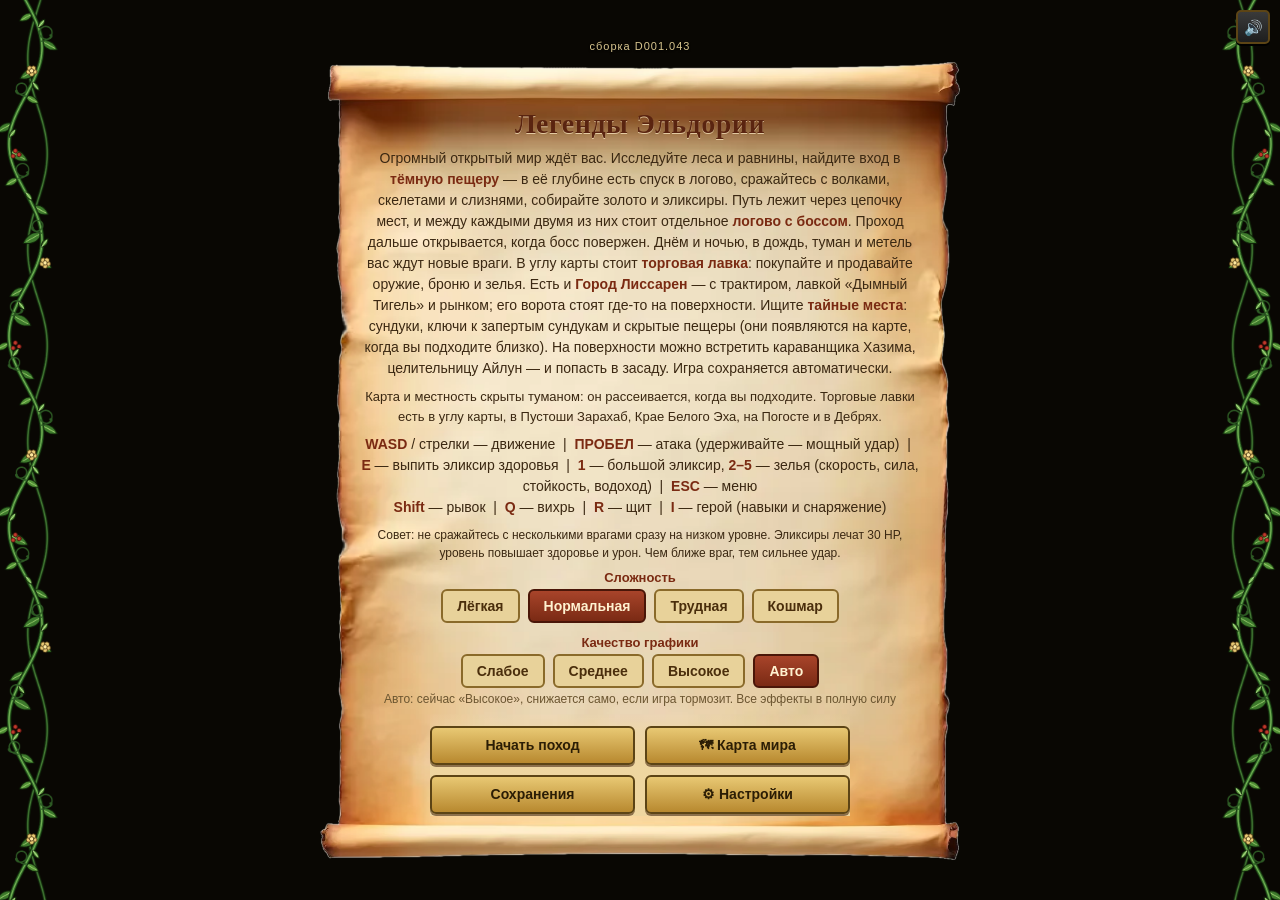
==== index.html @ 2a69c824 "D001.043: дом с сундуком и кроватью, питомцы и приручение, кинжалы/молот/посох, испытание дня и реко" ====
<!DOCTYPE html>
<html lang="ru">
<head>
<meta charset="UTF-8">
<meta name="viewport" content="width=device-width, initial-scale=1, maximum-scale=1, user-scalable=no, viewport-fit=cover">
<meta name="apple-mobile-web-app-capable" content="yes">
<meta name="mobile-web-app-capable" content="yes">
<meta name="apple-mobile-web-app-status-bar-style" content="black-translucent">
<meta name="apple-mobile-web-app-title" content="Эльдория">
<meta name="theme-color" content="#000000">
<link rel="manifest" href="manifest.webmanifest">
<link rel="icon" type="image/png" sizes="192x192" href="icon-192.png">
<link rel="icon" type="image/svg+xml" href="data:image/svg+xml;charset=utf-8,%3Csvg%20xmlns='http://www.w3.org/2000/svg'%20viewBox='0%200%20100%20100'%3E%3Crect%20width='100'%20height='100'%20rx='22'%20fill='%231a140a'/%3E%3Crect%20x='3'%20y='3'%20width='94'%20height='94'%20rx='19'%20fill='none'%20stroke='%235c4415'%20stroke-width='4'/%3E%3Ctext%20x='50'%20y='70'%20font-size='58'%20text-anchor='middle'%3E%E2%9A%94%EF%B8%8F%3C/text%3E%3C/svg%3E">
<title>Легенды Эльдории — 2D RPG</title>
<style>
  * { box-sizing: border-box; -webkit-tap-highlight-color: transparent; }
  html, body { overscroll-behavior: none; }
  html, body {
    margin:0; padding:0; width:100%; height:100%; overflow:hidden; background:#000;
    position:fixed; inset:0; overscroll-behavior:none;
    touch-action:manipulation; -webkit-touch-callout:none; -webkit-user-select:none; user-select:none;
    -webkit-text-size-adjust:100%; text-size-adjust:100%;
    font-family:'Trebuchet MS','Segoe UI',Arial,sans-serif; color:#eee2c0;
  }
  #gameWrap { position:fixed; inset:0; width:100%; height:100%; height:100dvh; background:#000; touch-action:manipulation; }
  canvas { background:#000; display:block; image-rendering:pixelated; image-rendering:crisp-edges; width:100%; height:100%; border:0; touch-action:none; }

  .overlay {
    position: absolute; inset: 0; background: rgba(10,8,4,.92); color:#f0e6c8;
    display:flex; flex-direction:column; align-items:center; justify-content:flex-start; text-align:center; padding: 30px;
    gap: 10px; z-index: 20; overflow-y:auto; touch-action:pan-y; overscroll-behavior:contain; -webkit-overflow-scrolling:touch;
    padding-left:max(78px,env(safe-area-inset-left)); padding-right:max(78px,env(safe-area-inset-right));
    background-image: var(--vineL), var(--vineR); background-repeat: repeat-y, repeat-y;
    background-position: left top, right top; background-size: 84px 384px, 84px 384px; background-attachment: local, local;
  }

  /* ---- свиток ---- */
  .scroll { position:relative; box-sizing:border-box; width:min(100%,640px); max-height:calc(100dvh - 12px); display:flex; flex-direction:column; align-items:center; gap:8px; text-align:center;
    border-style:solid; border-width:44px 22px 40px 22px; border-image:url([data-uri]) 88 44 78 44 fill / 44px 22px 40px 22px stretch;
    color:#3b2812; padding:2px 14px 4px; margin:auto 0; }
  .scroll .scrollIn { touch-action:pan-y; overscroll-behavior:contain; width:100%; overflow-y:auto; flex:1 1 auto; min-height:0; display:flex; flex-direction:column; align-items:center; gap:8px; -webkit-overflow-scrolling:touch; scrollbar-width:thin; scrollbar-color:#a8884a transparent; }
  .overlay .scroll h2 { color:#5a2410; text-shadow:0 1px 0 rgba(255,238,200,.7); margin:0; font-family:Georgia,'Times New Roman',serif; letter-spacing:.5px; }
  .overlay .scroll p { color:#3b2812; margin:0; max-width:560px; }
  .overlay .scroll p b, .overlay .scroll .scrollIn b { color:#7a2a12; }
  .overlay .scroll [style*="#a89d78"] { color:#6b5530 !important; }
  #buildTag { flex:0 0 auto; font-size:11px; color:#d9c68f; letter-spacing:1px; margin:0; text-shadow:0 1px 2px #000; }
  #startScreen .scroll { max-height:calc(100dvh - 34px); }
  .overlay .scroll #iosHint { color:#5a3a10; border-color:#a8884a; }
  .overlay .scroll .tabBtn { background:#e8d29a; color:#4a2e0c; border-color:#8a6a2a; }
  .overlay .scroll .tabBtn.active { background:linear-gradient(#a8442a,#7a2a14); color:#fff2d0; border-color:#4a1608; }
  .scroll button.startBtn { box-shadow:0 2px 0 rgba(60,30,8,.55); }
  #mapBack { position:sticky; bottom:2px; flex:none; z-index:2; }
  .scroll .btnRow { position:sticky; bottom:0; width:100%; padding:12px 0 2px; background:linear-gradient(rgba(238,214,160,0), rgba(238,214,160,.96) 38%); }
  @media (max-height: 520px) { .scroll { border-width:34px 18px 30px 18px; border-image-width:34px 18px 30px 18px; max-height:calc(100dvh - 4px); } }
  .hidden { display: none !important; }
  .overlay::before, .overlay::after { content:''; flex:1 0 0; }
  #iosHint { font-size:13px; color:#e8c873; border:1px dashed #5c4415; border-radius:6px; padding:8px 12px; max-width:520px; }
  .shopItem { display:flex; align-items:center; justify-content:space-between; gap:14px; width:100%; max-width:520px; padding:10px 12px; background:rgba(60,45,20,.55); border:1px solid #5c4415; border-radius:6px; text-align:left; }
  .shopInfo { display:flex; flex-direction:column; gap:3px; font-size:13px; color:#cfc7a8; }
  .shopInfo b { color:#f4d98a; font-size:15px; }
  button.shopBtn { margin:0; padding:9px 14px; font-size:14px; white-space:nowrap; }
  button.startBtn:disabled { opacity:.55; cursor:default; box-shadow:none; }
  #shopGold { color:#e0c23a; font-weight:bold; }
  #shopMsg { min-height:20px; }
  .shopTabs { display:flex; gap:8px; flex-wrap:wrap; justify-content:center; }
  .tabBtn { padding:7px 14px; font-size:14px; font-weight:bold; cursor:pointer; background:#2a2316; color:#e8c873; border:2px solid #5c4415; border-radius:6px; }
  .tabBtn.active { background:linear-gradient(#e8c873,#b8892f); color:#2b1d05; }
  .shopBtns { display:flex; gap:8px; }
  .menuGrid { display:grid !important; grid-template-columns:repeat(2,minmax(0,1fr)); gap:10px; width:100%; max-width:420px; margin-left:auto; margin-right:auto; }
  .menuGrid button.startBtn { width:100%; margin:0; padding:9px 4px; font-size:14px; line-height:1.2; box-sizing:border-box; min-width:0; overflow-wrap:normal; }
  @media (max-width:520px){ .menuGrid button.startBtn { font-size:10.5px; padding:8px 1px; letter-spacing:-0.2px; } }
  .btnRow { display:flex; flex-wrap:wrap; justify-content:center; gap:10px; }
  #rotateHint { position:absolute; inset:0; z-index:60; display:none; flex-direction:column; align-items:center; justify-content:center; gap:12px; background:rgba(10,8,4,.96); color:#e8c873; text-align:center; font-size:18px; pointer-events:none; }
  #rotateHint span { font-size:54px; }
  @media (orientation: portrait) and (pointer: coarse) and (max-width: 700px) { #rotateHint { display:flex; } }
  @media (max-height: 520px) {
    .overlay { padding-top:8px; padding-bottom:8px; gap:5px; }
    .overlay h2 { font-size:19px; margin:0; }
    .overlay p { font-size:11.5px; line-height:1.3; max-width:680px; margin:0; }
    button.startBtn { margin-top:2px; padding:8px 22px; font-size:15px; }
    #iosHint { font-size:11.5px; padding:5px 10px; }
    .shopItem { padding:5px 10px; gap:10px; }
    .shopInfo { font-size:11px; gap:1px; }
    .shopInfo b { font-size:13px; }
    button.shopBtn { padding:6px 12px; font-size:12.5px; }
    .tabBtn { padding:5px 12px; font-size:13px; }
    #shopMsg { min-height:0; }
  }
  .overlay h2 { color:#e8c873; font-size: 28px; margin-bottom: 6px; text-shadow: 0 0 10px rgba(232,200,115,.6);}
  .overlay p { max-width: 520px; line-height: 1.5; font-size: 14px; color:#cfc7a8;}
  .overlay b { color:#f4d98a; }
  button.startBtn {
    margin-top: 14px; padding: 12px 30px; font-size: 16px; font-weight:bold; cursor:pointer;
    background: linear-gradient(#e8c873,#b8892f); border: 2px solid #5c4415; border-radius: 6px; color:#2b1d05;
    box-shadow: 0 3px 0 #5c4415;
  }
  button.startBtn:active { transform: translateY(2px); box-shadow: 0 1px 0 #5c4415; }
  #help { margin-top: 10px; font-size: 13px; color:#a89d78; text-align:center; max-width:960px; }
  #help b { color:#e8c873; }
  #topBtns { position:absolute; top:calc(10px + env(safe-area-inset-top)); right:calc(10px + env(safe-area-inset-right)); display:flex; flex-direction:row-reverse; align-items:center; gap:8px; }
  #menuBtn {
    position: relative; z-index: 15;
    padding: 7px 16px; font-size: 12px; font-weight:bold; cursor:pointer;
    background: linear-gradient(#3a3a3a,#1e1e1e); border: 2px solid #5c4415; border-radius: 5px; color:#e8c873;
    box-shadow: 0 2px 0 #000;
  }
  #menuBtn:hover { background: linear-gradient(#4a4a4a,#262626); }
  #menuBtn:active { transform: translateY(1px); box-shadow: none; }
  #fullscreenBtn, #soundBtn, #heroBtn, #codexBtn, #questBtn {
    position: relative; z-index: 15; width: 34px; height: 34px;
    padding: 0; font-size: 15px; font-weight:bold; cursor:pointer; line-height:1;
    background: linear-gradient(#3a3a3a,#1e1e1e); border: 2px solid #5c4415; border-radius: 5px; color:#e8c873;
    box-shadow: 0 2px 0 #000; display:flex; align-items:center; justify-content:center;
  }
  #soundBtn { z-index: 30; }
  #heroBtn, #codexBtn, #questBtn { width:auto; min-width:34px; padding:0 6px; }
  #fullscreenBtn:hover, #soundBtn:hover, #heroBtn:hover, #codexBtn:hover, #questBtn:hover { background: linear-gradient(#4a4a4a,#262626); }
  #fullscreenBtn:active, #soundBtn:active, #heroBtn:active, #codexBtn:active, #questBtn:active { transform: translateY(1px); box-shadow: none; }
  #updateBar { position:absolute; left:50%; bottom:calc(10px + env(safe-area-inset-bottom)); transform:translateX(-50%); z-index:60; display:flex; align-items:center; gap:10px; max-width:92%;
    background:rgba(10,8,4,0.96); border:2px solid #e0b23a; border-radius:10px; padding:8px 10px 8px 14px; color:#f0e6c8; font-size:13px; box-shadow:0 4px 20px rgba(0,0,0,0.7); }
  #updateBar.hidden { display:none; }
  #updateBar button { font:inherit; font-weight:bold; cursor:pointer; border-radius:7px; border:2px solid #4a3510; background:linear-gradient(#e0c070,#9c7a2a); color:#2a1a05; padding:5px 12px; }
  #updateBar #updateLater { background:transparent; border-color:#5c4415; color:#c8b98a; padding:5px 9px; }
  #fsToast {
    position:absolute; left:50%; top:50%; transform:translate(-50%,-50%); z-index:30;
    max-width:85%; background:rgba(10,8,4,0.96); border:2px solid #5c4415; border-radius:8px;
    padding:14px 18px; font-size:13px; line-height:1.5; color:#f0e6c8; text-align:center;
    box-shadow:0 4px 20px rgba(0,0,0,0.6);
  }

  /* ---- Сенсорное управление (только на устройствах с touch) ---- */
  #touchControls { position:absolute; inset:0; pointer-events:none; z-index:12; }
  #joystickBase {
    position:absolute; left:calc(20px + env(safe-area-inset-left)); bottom:calc(20px + env(safe-area-inset-bottom)); width:90px; height:90px; border-radius:50%;
    background: rgba(255,255,255,0.08); border:2px solid rgba(232,200,115,0.5);
    pointer-events:auto; touch-action:none;
  }
  #joystickKnob {
    position:absolute; left:50%; top:50%; width:34px; height:34px; margin:-17px 0 0 -17px; border-radius:50%;
    background: rgba(232,200,115,0.55); border:2px solid rgba(232,200,115,0.9);
  }
  .actionBtn {
    position:absolute; bottom:calc(28px + env(safe-area-inset-bottom)); width:68px; height:68px; border-radius:50%;
    background: rgba(216,60,60,0.35); border:2px solid rgba(255,180,180,0.7); color:#fff;
    font-size:22px; display:flex; align-items:center; justify-content:center;
    pointer-events:auto; touch-action:none; user-select:none;
  }
  .actionBtn:active { background: rgba(216,60,60,0.6); }
  #attackBtn { right:calc(22px + env(safe-area-inset-right)); }
  #potionBtn { right:calc(104px + env(safe-area-inset-right)); bottom:calc(20px + env(safe-area-inset-bottom)); width:52px; height:52px; background: rgba(60,180,90,0.32); border-color: rgba(180,255,190,0.7); font-size:18px; }
  .skillBtn { width:46px; height:46px; bottom:calc(104px + env(safe-area-inset-bottom)); font-size:19px; background: rgba(70,130,220,0.32); border-color: rgba(190,220,255,0.7); }
  #dashBtn { right:calc(22px + env(safe-area-inset-right)); }
  #spinBtn { right:calc(76px + env(safe-area-inset-right)); }
  #shieldBtn { right:calc(130px + env(safe-area-inset-right)); }
  #fishBtn { right:calc(104px + env(safe-area-inset-right)); bottom:calc(84px + env(safe-area-inset-bottom)); width:52px; height:52px; background: rgba(60,140,210,0.4); border-color: rgba(190,225,255,0.8); font-size:20px; }
  #rollBtn { right:calc(166px + env(safe-area-inset-right)); bottom:calc(24px + env(safe-area-inset-bottom)); width:52px; height:52px; background: rgba(230,200,90,0.3); border-color: rgba(255,236,170,0.8); font-size:20px; }
  #tameBtn { right:calc(104px + env(safe-area-inset-right)); bottom:calc(154px + env(safe-area-inset-bottom)); width:52px; height:52px; background: rgba(90,200,120,0.4); border-color: rgba(200,255,210,0.85); font-size:20px; }
  .lefty #rollBtn { right:auto; left:calc(166px + env(safe-area-inset-left)); }
  .lefty #tameBtn { right:auto; left:calc(104px + env(safe-area-inset-left)); }
  #potionBtn:active { background: rgba(60,180,90,0.6); }
  #joystickBase, .actionBtn { transform: scale(var(--cs,1)); }
  #joystickBase { transform-origin: left bottom; }
  .actionBtn { transform-origin: right bottom; }
  .lefty #joystickBase { left:auto; right:calc(20px + env(safe-area-inset-right)); transform-origin: right bottom; }
  .lefty .actionBtn { transform-origin: left bottom; }
  .lefty #attackBtn, .lefty #dashBtn { right:auto; left:calc(22px + env(safe-area-inset-left)); }
  .lefty #potionBtn, .lefty #fishBtn { right:auto; left:calc(104px + env(safe-area-inset-left)); }
  .lefty #spinBtn { right:auto; left:calc(76px + env(safe-area-inset-left)); }
  .lefty #shieldBtn { right:auto; left:calc(130px + env(safe-area-inset-left)); }

  @media (max-width: 480px) {
    .overlay p { font-size: 13px; }
    .overlay h2 { font-size: 22px; }
  }
</style>
</head>
<body>
<div id="gameWrap">
  <canvas id="game" width="960" height="540"></canvas>
  <div id="rotateHint"><span>📱↻</span><div>Поверните телефон горизонтально</div></div>
  <div id="safeProbe" style="position:absolute;left:0;top:0;width:0;height:0;visibility:hidden;pointer-events:none;padding:env(safe-area-inset-top) env(safe-area-inset-right) env(safe-area-inset-bottom) env(safe-area-inset-left);"></div>
  <div id="topBtns">
    <button id="menuBtn" class="hidden">Выйти в меню</button>
    <button id="fullscreenBtn" class="hidden">⛶</button>
    <button id="soundBtn" title="Звук">🔊</button>
    <button id="heroBtn" class="hidden" title="Герой (I)">🎒</button>
    <button id="questBtn" class="hidden" title="Журнал (J)">📜</button>
    <button id="codexBtn" class="hidden" title="Энциклопедия (K)">📖</button>
  </div>

  <div id="fsToast" class="hidden"></div>

  <div id="touchControls" class="hidden">
    <div id="joystickBase"><div id="joystickKnob"></div></div>
    <div class="actionBtn" id="potionBtn">✚</div>
    <div class="actionBtn hidden" id="fishBtn">🎣</div>
    <div class="actionBtn hidden" id="tameBtn">🍖</div>
    <div class="actionBtn" id="rollBtn">🤸</div>
    <div class="actionBtn" id="attackBtn">⚔</div>
    <div class="actionBtn skillBtn hidden" id="dashBtn">⚡</div>
    <div class="actionBtn skillBtn hidden" id="spinBtn">🌀</div>
    <div class="actionBtn skillBtn hidden" id="shieldBtn">🛡</div>
  </div>

  <div id="startScreen" class="overlay">
    <div id="buildTag">сборка D001.043</div>
    <div class="scroll"><div class="scrollIn">
    <h2>Легенды Эльдории</h2>
    <p>Огромный открытый мир ждёт вас. Исследуйте леса и равнины, найдите вход в <b>тёмную пещеру</b> — в её глубине есть спуск в логово,
    сражайтесь с волками, скелетами и слизнями, собирайте золото и эликсиры.
    Путь лежит через цепочку мест, и между каждыми двумя из них стоит отдельное <b>логово с боссом</b>. Проход дальше открывается, когда босс повержен. Днём и ночью, в дождь, туман и метель вас ждут новые враги. В углу карты стоит <b>торговая лавка</b>: покупайте и продавайте оружие, броню и зелья. Есть и <b>Город Лиссарен</b> — с трактиром, лавкой «Дымный Тигель» и рынком; его ворота стоят где-то на поверхности. Ищите <b>тайные места</b>: сундуки, ключи к запертым сундукам и скрытые пещеры (они появляются на карте, когда вы подходите близко). На поверхности можно встретить караванщика Хазима, целительницу Айлун — и попасть в засаду. Игра сохраняется автоматически.</p>
    <p style="font-size:13px">Карта и местность скрыты туманом: он рассеивается, когда вы подходите. Торговые лавки есть в углу карты, в Пустоши Зарахаб, Крае Белого Эха, на Погосте и в Дебрях.</p>
    <p><b>WASD</b> / стрелки — движение &nbsp;|&nbsp; <b>ПРОБЕЛ</b> — атака (удерживайте — мощный удар) &nbsp;|&nbsp; <b>E</b> — выпить эликсир здоровья &nbsp;|&nbsp; <b>1</b> — большой эликсир, <b>2–5</b> — зелья (скорость, сила, стойкость, водоход) &nbsp;|&nbsp; <b>ESC</b> — меню<br><b>Shift</b> — рывок &nbsp;|&nbsp; <b>Q</b> — вихрь &nbsp;|&nbsp; <b>R</b> — щит &nbsp;|&nbsp; <b>I</b> — герой (навыки и снаряжение)</p>
    <p style="font-size:12px">Совет: не сражайтесь с несколькими врагами сразу на низком уровне. Эликсиры лечат 30 HP, уровень повышает здоровье и урон. Чем ближе враг, тем сильнее удар.</p>
    <div id="iosHint" class="hidden">Для настоящего полного экрана на iPhone: «Поделиться» → «На экран „Домой“» и запускайте игру с иконки.</div>
    <div id="saveInfo" class="hidden" style="font-size:12px;color:#a89d78"></div>
    <div style="display:flex;flex-direction:column;align-items:center;gap:4px"><b style="font-size:13px">Сложность</b><div class="shopTabs" id="diffBtns"></div><div id="diffDesc" style="font-size:12px;color:#a89d78"></div></div>
    <div style="display:flex;flex-direction:column;align-items:center;gap:4px"><b style="font-size:13px">Качество графики</b><div class="shopTabs" id="qBtns"></div><div id="qDesc" style="font-size:12px;color:#a89d78"></div></div>
    <div class="btnRow menuGrid">
      <button class="startBtn hidden" id="resumeBtn">Вернуться в игру</button>
      <button class="startBtn" id="startBtn">Начать поход</button>
      <button class="startBtn" id="mapBtn">🗺 Карта мира</button>
      <button class="startBtn" id="savesBtn">Сохранения</button>
      <button class="startBtn" id="setBtn">⚙ Настройки</button>
      <button class="startBtn hidden" id="installBtn">📲 Установить</button>
      <button class="startBtn hidden" id="ngpBtn">🔁 Новая игра+</button>
    </div>
    </div></div>
  </div>

  <div id="deathScreen" class="overlay hidden">
    <h2 style="color:#d9534f;">Вы пали...</h2>
    <p id="deathStats"></p>
    <button class="startBtn hidden" id="loadBtn" style="background:linear-gradient(#8fd38f,#3f8f4a); border-color:#1d4a22;">Загрузить сохранение</button>
    <div style="display:flex;flex-direction:column;align-items:center;gap:4px"><b style="font-size:13px">Сложность</b><div class="shopTabs" id="diffBtns2"></div><div id="diffDesc2" style="font-size:12px;color:#a89d78"></div></div>
    <button class="startBtn" id="restartBtn">Начать заново</button>
  </div>

  <div id="shopScreen" class="overlay hidden">
    <h2>Торговая лавка</h2>
    <p id="shopMsg"></p>
    <div id="shopGold"></div>
    <div class="shopTabs" id="shopTabs"></div>
    <div id="shopList" style="display:flex;flex-direction:column;gap:8px;align-items:center;width:100%"></div>
    <button class="startBtn" id="shopClose">Уйти</button>
  </div>

  <div id="questScreen" class="overlay hidden">
    <h2>📜 Журнал</h2>
    <p id="questMsg" style="min-height:18px"></p>
    <div id="questInfo" style="color:#e0c23a;font-weight:bold"></div>
    <div class="shopTabs" id="questTabs"></div>
    <div id="questList" style="display:flex;flex-direction:column;gap:8px;align-items:center;width:100%"></div>
    <button class="startBtn" id="questClose">Закрыть</button>
  </div>
  <div id="codexScreen" class="overlay hidden">
    <h2>📖 Энциклопедия</h2>
    <p id="codexMsg" style="min-height:18px"></p>
    <div id="codexInfo" style="color:#e0c23a;font-weight:bold"></div>
    <div class="shopTabs" id="codexTabs"></div>
    <div id="codexList" style="display:flex;flex-direction:column;gap:8px;align-items:center;width:100%"></div>
    <button class="startBtn" id="codexClose">Закрыть</button>
  </div>

  <div id="heroScreen" class="overlay hidden">
    <h2>Герой</h2>
    <p id="heroMsg" style="min-height:18px"></p>
    <div id="heroInfo" style="color:#e0c23a;font-weight:bold"></div>
    <div class="shopTabs" id="heroTabs"></div>
    <div id="heroList" style="display:flex;flex-direction:column;gap:8px;align-items:center;width:100%"></div>
    <button class="startBtn" id="heroClose">Закрыть</button>
  </div>

  <div id="mapScreen" class="overlay hidden">
    <div class="scroll"><div class="scrollIn">
    <h2>🗺 Карта мира</h2>
    <p id="mapLegend" style="font-size:12px;max-width:520px;margin:0">⚔ логово босса &nbsp; ✔ страж побеждён &nbsp; 🔒 путь закрыт &nbsp; 🛒 лавка &nbsp; ✕ тайное место &nbsp; <span style="color:#c8321a">◎</span> вы здесь</p>
    <div id="mapBox" style="width:100%;max-width:440px;flex:none"></div>
    <button class="startBtn" id="mapBack">Назад</button>
    </div></div>
  </div>

  <div id="savesScreen" class="overlay hidden">
    <h2>Сохранения</h2>
    <p id="savesLast"></p>
    <p id="savesMsg" style="min-height:18px"></p>
    <div id="savesList" style="display:flex;flex-direction:column;gap:8px;align-items:center;width:100%"></div>
    <div class="btnRow">
      <button class="startBtn" id="expBtn" style="background:linear-gradient(#7fb0e0,#3a6f9c); border-color:#1a3550;">📤 Экспорт в файл</button>
      <button class="startBtn" id="impBtn" style="background:linear-gradient(#e0c070,#9c7a2a); border-color:#4a3510;">📥 Импорт из файла</button>
      <input type="file" id="impFile" accept=".json,application/json" class="hidden">
    </div>
    <p style="font-size:12px;color:#a89d78;max-width:520px;margin:0">Файл сохранений можно перенести на другое устройство (через почту, мессенджер, iCloud или Google Drive) и загрузить там кнопкой «Импорт».</p>
    <button class="startBtn" id="savesBack">Назад</button>
  </div>

  <div id="dialogScreen" class="overlay hidden">
    <h2 id="dlgTitle"></h2>
    <div id="dlgText" style="max-width:560px;text-align:left;font-size:15px;line-height:1.55"></div>
    <button class="startBtn" id="dlgBtn">Дальше</button>
  </div>

  <div id="winScreen" class="overlay hidden">
    <h2>🏆 Победа!</h2>
    <p id="winStats"></p>
    <div style="display:flex;flex-direction:column;align-items:center;gap:4px"><b style="font-size:13px">Сложность</b><div class="shopTabs" id="diffBtns3"></div><div id="diffDesc3" style="font-size:12px;color:#a89d78"></div></div>
    <button class="startBtn" id="ngpBtn2" style="background:linear-gradient(#e0c070,#9c7a2a); border-color:#4a3510;">🔁 Новая игра+ (герой остаётся, враги сильнее)</button>
    <button class="startBtn" id="restartBtn2">Играть снова</button>
  </div>
</div>

<script>
(() => {
'use strict';
const TILE = 32, VIEW_W = 30, VIEW_H = 16;
const canvas = document.getElementById('game');
const ctx = canvas.getContext('2d');
const gameWrap = document.getElementById('gameWrap');
const UI = {l:0,t:0,r:0,b:0}; // безопасные отступы под вырез, в логических пикселях холста
// Холст подстраивается под всё окно: логический размер = размер окна / масштаб
function resizeCanvas(){
  const w = gameWrap.clientWidth || window.innerWidth, h = gameWrap.clientHeight || window.innerHeight;
  const zoom = Math.max(0.8, Math.min(3, h/540));
  const probe = document.getElementById('safeProbe');
  if(probe){ const cs = getComputedStyle(probe);
    UI.l=(parseFloat(cs.paddingLeft)||0)/zoom; UI.t=(parseFloat(cs.paddingTop)||0)/zoom;
    UI.r=(parseFloat(cs.paddingRight)||0)/zoom; UI.b=(parseFloat(cs.paddingBottom)||0)/zoom; }
  const bw = Math.max(320, Math.ceil(w/zoom)), bh = Math.max(240, Math.ceil(h/zoom));
  if(canvas.width!==bw) canvas.width=bw;
  if(canvas.height!==bh) canvas.height=bh;
  ctx.imageSmoothingEnabled = false;
}
resizeCanvas();
window.addEventListener('resize', resizeCanvas);
window.addEventListener('orientationchange', ()=>{ resizeCanvas(); setTimeout(resizeCanvas,200); setTimeout(resizeCanvas,600); });
if(window.visualViewport) window.visualViewport.addEventListener('resize', resizeCanvas);
const rnd = (a,b) => Math.floor(Math.random()*(b-a+1))+a;
const rndf = (a,b) => Math.random()*(b-a)+a;
const clamp = (v,a,b) => Math.max(a,Math.min(b,v));
const overlap = (a,b) => a.x < b.x+b.w && a.x+a.w > b.x && a.y < b.y+b.h && a.y+a.h > b.y;

function makeGrid(w,h,fill){ return Array.from({length:h},()=>Array(w).fill(fill)); }
function clearArea(grid,cx,cy,r,tile){
  for(let y=cy-r;y<=cy+r;y++) for(let x=cx-r;x<=cx+r;x++)
    if(y>0&&y<grid.length-1&&x>0&&x<grid[0].length-1) grid[y][x]=tile;
}
function findFloor(grid,w,h,tile,minDist,fromX,fromY){
  for(let tries=0;tries<400;tries++){
    const x=rnd(2,w-3), y=rnd(2,h-3);
    if(grid[y][x]!==tile) continue;
    if(minDist && Math.hypot(x-fromX,y-fromY)<minDist) continue;
    return {x,y};
  }
  return {x: Math.floor(w/2), y: Math.floor(h/2)};
}

// ---------- Генерация открытого мира ----------
function generateOverworld(){
  const W=112,H=112;
  const grid = makeGrid(W,H,'.');
  for(let x=0;x<W;x++){ grid[0][x]='^'; grid[H-1][x]='^'; }
  for(let y=0;y<H;y++){ grid[y][0]='^'; grid[y][W-1]='^'; }
  // извилистая полоса гор вдоль края: глубина 1–4 клетки, плавно меняется
  const bandDepth = ()=>{ const a = Math.random()*6.3, b = Math.random()*6.3, c = Math.random()*6.3; return i=>{ const v = 0.5+0.5*(0.5*Math.sin(i*0.13+a)+0.3*Math.sin(i*0.31+b)+0.2*Math.sin(i*0.77+c)); return 1+Math.floor(clamp(v,0,0.999)*4); }; };
  { const dT = bandDepth(), dB = bandDepth(), dL = bandDepth(), dR = bandDepth();
    for(let x=0;x<W;x++){ for(let k=0;k<dT(x);k++) grid[k][x]='^'; for(let k=0;k<dB(x);k++) grid[H-1-k][x]='^'; }
    for(let y=0;y<H;y++){ for(let k=0;k<dL(y);k++) grid[y][k]='^'; for(let k=0;k<dR(y);k++) grid[y][W-1-k]='^'; } }
  // озёра — сплошные (без случайных дыр/одиночных клеток внутри)
  for(let i=0;i<26;i++){
    const cx=rnd(6,W-6), cy=rnd(6,H-6), r=rnd(3,8);
    for(let y=cy-r;y<=cy+r;y++) for(let x=cx-r;x<=cx+r;x++){
      if(x<1||y<1||x>=W-1||y>=H-1 || grid[y][x]==='^') continue;
      if(Math.hypot(x-cx,y-cy)<r*0.85) grid[y][x]='~';
    }
  }
  // убираем случайные одиночные клетки воды (без соседей-воды)
  for(let y=1;y<H-1;y++) for(let x=1;x<W-1;x++){
    if(grid[y][x]==='~'){
      const neighbors=[grid[y-1][x],grid[y+1][x],grid[y][x-1],grid[y][x+1]];
      if(!neighbors.includes('~')) grid[y][x]='.';
    }
  }
  // деревья
  for(let y=1;y<H-1;y++) for(let x=1;x<W-1;x++)
    if(grid[y][x]==='.' && Math.random()<0.09) grid[y][x]='#';

  const cx=Math.floor(W/2), cy=Math.floor(H/2);
  clearArea(grid,cx,cy,3,'.');

  // торговая лавка — в случайном углу карты
  const shopLeft = Math.random()<0.5, shopTop = Math.random()<0.5;
  const shopX = shopLeft ? 9 : W-10, shopY = shopTop ? 9 : H-10;   // чуть вглубь от края, чтобы лавку не закрывал интерфейс
  clearArea(grid,shopX,shopY,4,'.');
  // дорога от лавки к центру: прорубаем воду и лес, чтобы лавка всегда была достижима
  for(let x=Math.min(shopX,cx); x<=Math.max(shopX,cx); x++) for(let d=0; d<2; d++){
    const t=grid[shopY+d][x]; if(t==='~'||t==='#') grid[shopY+d][x]='.';
  }
  for(let y=Math.min(shopY,cy); y<=Math.max(shopY,cy); y++) for(let d=0; d<2; d++){
    const t=grid[y][cx+d]; if(t==='~'||t==='#') grid[y][cx+d]='.';
  }
  const stallY = shopY+1;                       // прилавок перед торговцем, покупатель подходит с юга
  for(let dx=-1; dx<=1; dx++) grid[stallY][shopX+dx]='S';
  grid[stallY][shopX-2]='B'; grid[stallY][shopX+2]='B';   // бочка и ящики по краям
  const farShop = p => Math.hypot(p.x-shopX,p.y-shopY) >= 10;

  // входы в подземелья, подальше друг от друга и от центра
  let e1 = findFloor(grid,W,H,'.',30,cx,cy);
  for(let t=0; !farShop(e1) && t<100; t++) e1 = findFloor(grid,W,H,'.',30,cx,cy);
  clearArea(grid,e1.x,e1.y,2,'.');
  grid[e1.y][e1.x]='>';
  { const seenE = floodFrom(grid,cx,cy,'~^#SB'); if(!seenE[e1.x+(e1.y+2)*W]) carveRoad(grid,e1.x,e1.y+2,cx,cy); }   // вход не должен оказаться на острове посреди озера
  const enemies=[];
  for(let i=0;i<58;i++){
    let p=findFloor(grid,W,H,'.',9,cx,cy);
    const nearCave = (q)=>Math.hypot(q.x-e1.x,q.y-e1.y)<11;
    for(let t=0; (Math.hypot(p.x-shopX,p.y-shopY)<8 || nearCave(p)) && t<120; t++) p=findFloor(grid,W,H,'.',9,cx,cy);
    { const ro=LEVEL_ROSTER[0]; enemies.push(makeEnemy(ro[rnd(0,ro.length-1)], p.x*TILE+4, p.y*TILE+4)); }
  }
  const items=[];
  for(let i=0;i<40;i++){
    const p=findFloor(grid,W,H,'.',3,cx,cy);
    const pt = pickupType(0.17); if(pt) items.push(makeItem(pt, p.x*TILE+10, p.y*TILE+10));
  }

  const ow = {
    type:'overworld', grid, width:W, height:H, enemies, items,
    spawn:{x:cx*TILE, y:cy*TILE},
    shop:{tx:shopX, ty:shopY},
    merchant:{x:shopX*TILE+5, y:shopY*TILE+5, w:22, h:22},
    entrances:[
      {tx:e1.x, ty:e1.y, dungeon:'lair1', back:{x:e1.x*TILE, y:(e1.y+2)*TILE}}
    ]
  };
  placeTownGate(ow, ow.entrances[0]);
  return ow;
}

// ---------- Генерация подземелья ----------
function generateDungeonOnce(level){
  const W = level<3 ? 50 : level===12 ? 60 : 64, H = W;
  const grid = makeGrid(W,H,'#');
  const setFloor=(x,y)=>{ if(x>0&&y>0&&x<W-1&&y<H-1) grid[y][x]='.'; };
  const carveH=(y,x1,x2)=>{ for(let x=Math.min(x1,x2);x<=Math.max(x1,x2);x++){ setFloor(x,y); setFloor(x,y+1); } };
  const carveV=(x,y1,y2)=>{ for(let y=Math.min(y1,y2);y<=Math.max(y1,y2);y++){ setFloor(x,y); setFloor(x+1,y); } };
  const roomCount = level<3 ? 14+level*3 : level===12 ? 36 : 46;
  const rooms=[];
  for(let i=0;i<roomCount;i++){
    const rw=rnd(4,7), rh=rnd(4,7);
    const rx=rnd(1,W-rw-2), ry=rnd(1,H-rh-2);
    for(let y=ry;y<ry+rh;y++) for(let x=rx;x<rx+rw;x++) grid[y][x]='.';
    rooms.push({x:rx,y:ry,w:rw,h:rh,cx:rx+Math.floor(rw/2),cy:ry+Math.floor(rh/2)});
  }
  // комната босса (и спуска вглубь) — самая дальняя от входа, чтобы выход и спуск не оказывались рядом
  { let far=1, best=-1;
    for(let i=1;i<rooms.length;i++){ const d=Math.hypot(rooms[i].cx-rooms[0].cx, rooms[i].cy-rooms[0].cy); if(d>best){ best=d; far=i; } }
    const t=rooms[far]; rooms[far]=rooms[rooms.length-1]; rooms[rooms.length-1]=t; }
  // коридоры шириной 2 клетки, чтобы крупные враги (Мортракс) могли проходить
  for(let i=1;i<rooms.length;i++){
    const a=rooms[i-1], b=rooms[i];
    if(Math.random()<0.5){
      carveH(a.cy, a.cx, b.cx);
      carveV(b.cx, a.cy, b.cy);
    } else {
      carveV(a.cx, a.cy, b.cy);
      carveH(b.cy, a.cx, b.cx);
    }
  }
  const entrance = rooms[0];
  grid[entrance.cy][entrance.cx]='<';

  const enemies=[];
  const types = LEVEL_ROSTER[level] || LEVEL_ROSTER[1];
  const fillChance = level<3 ? 0.75 : 0.85;
  for(let i=1;i<rooms.length-1;i++){
    if(Math.random()<fillChance){
      const r=rooms[i];
      if(Math.hypot(r.cx-entrance.cx, r.cy-entrance.cy) < 9) continue;
      const t=types[rnd(0,types.length-1)];
      enemies.push(makeEnemy(t, r.cx*TILE+4, r.cy*TILE+4, level));
    }
  }
  const items=[];
  for(let i=1;i<rooms.length-1;i++){
    if(Math.random()<0.5){
      const r=rooms[i];
      const pt = pickupType(0.2); if(pt) items.push(makeItem(pt, r.cx*TILE+10+rnd(-8,8), r.cy*TILE+10+rnd(-8,8)));
    }
  }
  const lastRoom = rooms[rooms.length-1];
  // боссы теперь живут в отдельных логовах между уровнями; здесь в глубине всегда открыт проход к следующему логову
  const boss=null, portal = {tx:lastRoom.cx, ty:lastRoom.cy, open:true};
  grid[lastRoom.cy][lastRoom.cx] = 'v';
  if(level===4) addLavaPools(grid, rooms, [[entrance.cx,entrance.cy+1],[lastRoom.cx,lastRoom.cy+1]]);

  return {
    type:'dungeon', level, grid, width:W, height:H, enemies, items, boss, portal,
    spawn:{x:entrance.cx*TILE, y:(entrance.cy+1)*TILE},
    exit:{tx:entrance.cx, ty:entrance.cy}
  };
}

// лавовые озёра в комнатах: непроходимы, но все комнаты должны оставаться достижимыми
function addLavaPools(grid, rooms, keep){
  keep = keep||[];
  const nearKeep = (x,y)=> keep.some(k=>Math.hypot(x-k[0],y-k[1])<4);
  const H = grid.length, W = grid[0].length;
  const reachable = ()=>{
    const seen = makeGrid(W,H,false), q = [[rooms[0].cx, rooms[0].cy]]; seen[rooms[0].cy][rooms[0].cx] = true;
    while(q.length){
      const [x,y] = q.pop();
      for(const [dx,dy] of [[1,0],[-1,0],[0,1],[0,-1]]){
        const nx=x+dx, ny=y+dy;
        if(nx<0||ny<0||nx>=W||ny>=H||seen[ny][nx]) continue;
        const t = grid[ny][nx]; if(t==='#'||t==='L') continue;
        seen[ny][nx] = true; q.push([nx,ny]);
      }
    }
    return rooms.every(r=>seen[r.cy][r.cx]);
  };
  for(let i=1;i<rooms.length-1;i++){
    const r = rooms[i];
    for(let tries=0; tries<3; tries++){
      if(Math.random()<0.35) continue;
      const px = rnd(r.x+1, r.x+r.w-2), py = rnd(r.y+1, r.y+r.h-2);
      if(Math.abs(px-r.cx)<=1 && Math.abs(py-r.cy)<=1) continue;
      const cells = [[px,py]];
      if(Math.random()<0.6) cells.push([px+(Math.random()<0.5?1:-1), py]);
      if(Math.random()<0.4) cells.push([px, py+(Math.random()<0.5?1:-1)]);
      const changed = [];
      for(const [x,y] of cells){
        if(x<1||y<1||x>=W-1||y>=H-1||grid[y][x]!=='.') continue;
        if(Math.abs(x-r.cx)<=1 && Math.abs(y-r.cy)<=1) continue;
        if(nearKeep(x,y)) continue;
        grid[y][x] = 'L'; changed.push([x,y]);
      }
      if(changed.length && !reachable()) for(const [x,y] of changed) grid[y][x] = '.';
    }
  }
}

// открытые карты (пустыня, ледяной край): широкое поле, вход слева, арена с владыкой справа
// торговая лавка на открытых картах: рядом со входом, чтобы можно было закупиться
function fieldShop(grid, sxx, syy){
  const H = grid.length, W = grid[0].length, sx = sxx===undefined ? 10 : sxx, sy = syy===undefined ? Math.floor(H/2)-7 : syy;
  for(let y=sy-3;y<=sy+3;y++) for(let x=sx-3;x<=sx+3;x++)
    if(Math.hypot(x-sx,y-sy)<=3.4 && x>=2 && y>=2 && x<W-2 && y<H-2) grid[y][x] = '.';
  for(let dx=-1;dx<=1;dx++) grid[sy+1][sx+dx] = 'S';
  grid[sy+1][sx-2] = 'B'; grid[sy+1][sx+2] = 'B';
  return { shop:{tx:sx, ty:sy}, merchant:{x:sx*TILE+5, y:sy*TILE+5, w:22, h:22} };
}
function generateField(level, biome){
  const W=96, H=96, my=Math.floor(H/2), ax=W-11;
  const grid = makeGrid(W,H,'.');
  for(let y=0;y<H;y++) for(let x=0;x<W;x++) if(x<2||y<2||x>=W-2||y>=H-2) grid[y][x]='#';
  if(biome==='city'){                                   // кварталы: прямоугольные дома, между ними улицы
    for(let i=0;i<84;i++){
      const bw=rnd(3,6), bh=rnd(3,5), bx=rnd(4,W-bw-4), by=rnd(3,H-bh-3);
      for(let y=by;y<by+bh;y++) for(let x=bx;x<bx+bw;x++) if(x>=2&&y>=2&&x<W-2&&y<H-2) grid[y][x]='#';
    }
  } else
  for(let i=0;i<136;i++){
    const cx=rnd(5,W-6), cy=rnd(4,H-5), r=rnd(1,3);
    for(let y=cy-r;y<=cy+r;y++) for(let x=cx-r;x<=cx+r;x++)
      if(x>=2&&y>=2&&x<W-2&&y<H-2 && Math.hypot(x-cx,y-cy)<=r+0.2) grid[y][x]='#';
  }
  const clearC=(cx,cy,r)=>{ for(let y=cy-r;y<=cy+r;y++) for(let x=cx-r;x<=cx+r;x++) if(x>=2&&y>=2&&x<W-2&&y<H-2 && Math.hypot(x-cx,y-cy)<=r) grid[y][x]='.'; };
  clearC(5,my,4); clearC(ax,my,6);
  for(let x=2;x<=ax;x++) for(let d=-1;d<=1;d++) grid[my+d][x]='.';
  grid[my][3]='<';
  const fs = fieldShop(grid);
  // клетки, достижимые от входа и окружённые свободным местом (чтобы враги не застревали)
  const seen = makeGrid(W,H,false), q=[[5,my]]; seen[my][5]=true;
  while(q.length){ const [x,y]=q.pop(); for(const [dx,dy] of [[1,0],[-1,0],[0,1],[0,-1]]){ const nx=x+dx, ny=y+dy; if(nx<0||ny<0||nx>=W||ny>=H||seen[ny][nx]||'#SB'.includes(grid[ny][nx])) continue; seen[ny][nx]=true; q.push([nx,ny]); } }
  const open8 = (x,y)=>{ for(let dy=-1;dy<=1;dy++) for(let dx=-1;dx<=1;dx++) if('#SB'.includes(grid[y+dy][x+dx])) return false; return true; };
  const cells=[];
  for(let y=3;y<H-3;y++) for(let x=3;x<W-3;x++) if(seen[y][x] && grid[y][x]==='.' && open8(x,y) && Math.hypot(x-fs.shop.tx,y-fs.shop.ty)>=5) cells.push([x,y]);
  const take=(pred)=>{ const c = cells.filter(pred); return c.length ? c[rnd(0,c.length-1)] : [Math.floor(W/2), my]; };
  const dEnt=(c)=>Math.hypot(c[0]-5,c[1]-my), dArena=(c)=>Math.hypot(c[0]-ax,c[1]-my);
  const roster = LEVEL_ROSTER[({desert:5, ice:6, grave:7, jungle:8, city:11})[biome]];
  const enemies=[], items=[];
  for(let i=0;i<62;i++){ const c=take(c=>dEnt(c)>=12 && dArena(c)>=8); enemies.push(makeEnemy(roster[rnd(0,roster.length-1)], c[0]*TILE+3, c[1]*TILE+3, level)); }
  for(let i=0;i<4;i++){ const c=take(c=>dArena(c)>=8 && dArena(c)<=12); enemies.push(makeEnemy(roster[rnd(0,roster.length-1)], c[0]*TILE+3, c[1]*TILE+3, level)); }
  for(let i=0;i<30;i++){ const c=take(c=>dEnt(c)>=5); const pt = pickupType(0.2); if(pt) items.push(makeItem(pt, c[0]*TILE+10, c[1]*TILE+10)); }
  grid[my][ax] = 'v';                                   // проход к логову следующего босса — всегда открыт
  return { type:'dungeon', level, biome, grid, width:W, height:H, enemies, items, boss:null, shop:fs.shop, merchant:fs.merchant,
    portal:{tx:ax, ty:my, open:true},
    spawn:{x:5*TILE, y:my*TILE}, exit:{tx:3, ty:my} };
}

// генерируем подземелье заново, пока выход и комната босса/спуска не окажутся достаточно далеко друг от друга
function generateDungeon(level){
  const minDist = level===1 ? 22 : level===2 ? 26 : 34;
  let L = null;
  for(let i=0;i<40;i++){
    L = generateDungeonOnce(level);
        const tx = L.portal ? L.portal.tx : L.boss ? Math.floor(L.boss.x/TILE) : null, ty = L.portal ? L.portal.ty : L.boss ? Math.floor(L.boss.y/TILE) : null;
    if(tx===null || Math.hypot(tx-L.exit.tx, ty-L.exit.ty) >= minDist) return L;
  }
  return L;
}

// ---------- Город Лиссарен и дома внутри ----------
function floodFrom(grid, sx, sy, bad){
  const H = grid.length, W = grid[0].length, seen = new Uint8Array(W*H), q = [sx+sy*W]; seen[q[0]] = 1;
  for(let h=0; h<q.length; h++){
    const c = q[h], x = c%W, y = (c/W)|0;
    for(const [dx,dy] of [[1,0],[-1,0],[0,1],[0,-1]]){
      const nx = x+dx, ny = y+dy;
      if(nx<0||ny<0||nx>=W||ny>=H||seen[nx+ny*W]||bad.includes(grid[ny][nx])) continue;
      seen[nx+ny*W] = 1; q.push(nx+ny*W);
    }
  }
  return seen;
}
function carveRoad(grid,x0,y0,x1,y1){
  const cut = (x,y)=>{ if(y>0&&x>0&&y<grid.length-1&&x<grid[0].length-1&&(grid[y][x]==='~'||grid[y][x]==='#')) grid[y][x] = '.'; };
  for(let x=Math.min(x0,x1); x<=Math.max(x0,x1); x++){ cut(x,y0); cut(x,y0+1); }
  for(let y=Math.min(y0,y1); y<=Math.max(y0,y1); y++){ cut(x1,y); cut(x1+1,y); }
}
// ворота города на поверхности: далеко от пещеры и лавки, и обязательно достижимы
function placeTownGate(ow, e1){
  const grid = ow.grid, W = ow.width, H = ow.height, cx = Math.floor(W/2), cy = Math.floor(H/2), sh = ow.shop;
  let p = null;
  for(let t=0; t<600 && !p; t++){
    const x = rnd(8,W-9), y = rnd(8,H-9);
    if(grid[y][x]!=='.') continue;
    if(e1 && Math.hypot(x-e1.tx,y-e1.ty)<(t<300?26:16)) continue;
    if(sh && Math.hypot(x-sh.tx,y-sh.ty)<14) continue;
    if(Math.hypot(x-cx,y-cy)<14) continue;
    p = {x,y};
  }
  if(!p) p = {x:Math.min(W-9,cx+18), y:Math.min(H-9,cy+14)};
  clearArea(grid,p.x,p.y,2,'.'); grid[p.y][p.x] = '>';
  const seen = floodFrom(grid,cx,cy,'~^#SB');
  if(!seen[p.x+(p.y+1)*W]) carveRoad(grid,p.x,p.y+2,cx,cy);
  const en = {tx:p.x, ty:p.y, dungeon:'town', back:{x:p.x*TILE, y:(p.y+2)*TILE}};
  ow.entrances.push(en);
  ow.enemies = ow.enemies.filter(e=> Math.hypot(e.x/TILE-p.x, e.y/TILE-p.y)>=11);
  return en;
}

const TOWN_W = 46, TOWN_H = 34;
function townPaths(L){
  const W = L.width, H = L.height, P = makeGrid(W,H,false);
  const rect = (x0,y0,x1,y1)=>{ for(let y=y0;y<=y1;y++) for(let x=x0;x<=x1;x++) if(x>0&&y>0&&x<W-1&&y<H) P[y][x] = true; };
  rect(2,9,W-3,10); rect(2,27,W-3,28); rect(22,9,24,H-1);
  for(const h of L.houses){ const dx = h.x+3, dy = h.y+3; if(h.y<14) rect(dx,dy+1,dx,8); else rect(dx,dy+1,dx,26); }
  return P;
}
function generateTown(){
  const W = TOWN_W, H = TOWN_H, grid = makeGrid(W,H,'.');
  for(let y=0;y<H;y++) for(let x=0;x<W;x++) if(x===0||y===0||x===W-1||y===H-1) grid[y][x] = '#';
  for(let x=22;x<=24;x++) grid[H-1][x] = '.';                               // ворота
  const houses = [
    {x:4,  y:4,  to:'house1', kind:'inn',   roof:'#9a3b2e', wall:'#dccdb0', sign:'inn'},
    {x:14, y:4,  roof:'#3b5c8a', wall:'#d6c7a8'},
    {x:26, y:4,  roof:'#7a5a2e', wall:'#d9ceb6'},
    {x:36, y:4,  to:'house2', kind:'alch',  roof:'#5a3a7a', wall:'#d4cbbb', sign:'alch'},
    {x:4,  y:20, roof:'#2e6a4a', wall:'#d8cbb0'},
    {x:36, y:20, roof:'#9a3b2e', wall:'#d6c9ae'}
  ];
  const doors = [];
  for(const h of houses){
    for(let y=h.y;y<h.y+4;y++) for(let x=h.x;x<h.x+6;x++) grid[y][x] = '#';
    if(h.to){ grid[h.y+3][h.x+3] = 'D'; doors.push({tx:h.x+3, ty:h.y+3, to:h.to, msg:h.kind==='inn' ? 'Вы входите в трактир «Дремлющий Грифон»' : 'Вы входите в лавку «Дымный Тигель»'}); }
  }
  const fs = fieldShop(grid, 23, 15);
  const props = [{k:'fountain', tx:13, ty:14, w:2, h:2}, {k:'well', tx:31, ty:14, w:2, h:2}];
  for(const p of props) for(let y=p.ty;y<p.ty+p.h;y++) for(let x=p.tx;x<p.tx+p.w;x++) grid[y][x] = 'B';
  const L = {width:W, height:H, houses};
  const P = townPaths(L), trees = [];
  for(let tries=0; tries<600 && trees.length<42; tries++){
    const x = rnd(2,W-3), y = rnd(11,H-4);
    if(P[y][x] || grid[y][x]!=='.') continue;
    if(Math.hypot(x-23,y-16)<7.5 || Math.hypot(x-23,y-(H-1))<6) continue;
    if(houses.some(h=> x>=h.x-1 && x<=h.x+6 && y>=h.y-1 && y<=h.y+4)) continue;
    if(props.some(p=> x>=p.tx-1 && x<=p.tx+p.w && y>=p.ty-1 && y<=p.ty+p.h)) continue;
    if(trees.some(t=> Math.abs(t.tx-x)<=1 && Math.abs(t.ty-y)<=1)) continue;
    grid[y][x] = '#'; trees.push({tx:x, ty:y});
  }
  const lamps = [[3,11],[12,8],[20,11],[26,11],[34,8],[43,11],[20,26],[26,26],[3,26],[43,26],[21,30],[25,30]].map(([tx,ty])=>({tx,ty}));
  return { type:'dungeon', level:9, biome:'town', title:'Город Лиссарен', safe:true, nofog:true, fog:'9'.repeat(W*H),
    grid, width:W, height:H, enemies:[], items:[], shop:fs.shop, merchant:fs.merchant, houses, doors, props, trees, lamps, portal:null,
    spawn:{x:23*TILE+5, y:30*TILE}, exit:{tx:23, ty:H-1} };
}
function generateHouse(kind){
  const W = 14, H = 11, grid = makeGrid(W,H,'.');
  for(let y=0;y<H;y++) for(let x=0;x<W;x++) if(x===0||y===0||x===W-1||y===H-1) grid[y][x] = '#';
  const L = { type:'dungeon', level:10, biome:'house', kind, title: kind==='inn' ? 'Трактир «Дремлющий Грифон»' : kind==='home' ? 'Ваш дом' : 'Лавка «Дымный Тигель»', safe:true, nofog:true, fog:'9'.repeat(W*H),
    grid, width:W, height:H, enemies:[], items:[], furn:[], portal:null, spawn:{x:7*TILE+5, y:7*TILE}, exit:{tx:7, ty:H-2} };
  const F = (k,tx,ty,w,h,block)=>{ L.furn.push({k,tx,ty,w,h}); if(block!==false) for(let y=ty;y<ty+h;y++) for(let x=tx;x<tx+w;x++) grid[y][x] = 'B'; };
  if(kind==='inn'){
    F('bed',1,2,2,2); F('bed',1,5,2,2); F('fire',9,1,3,1); F('table',5,3,3,2); F('barrel',12,2,1,1); F('barrel',12,3,1,1); F('shelf',3,1,4,1);
    F('stool',4,3,1,1,false); F('stool',8,4,1,1,false); F('rug',5,6,5,2,false); F('plant',12,8,1,1);
    F('chestbox',11,7,1,1);
    L.chest = {tx:11, ty:7, opened:false};
    L.bed = {x:2*TILE, y:3*TILE};
  } else if(kind==='home'){
    F('bed',1,2,2,2); F('fire',9,1,3,1); F('table',5,3,3,2); F('shelf',3,1,4,1); F('barrel',12,3,1,1); F('plant',12,8,1,1); F('plant',1,8,1,1);
    F('stool',4,3,1,1,false); F('stool',8,4,1,1,false); F('rug',4,6,6,2,false);
    F('chestbox',11,7,1,1);
    L.chest = {tx:11, ty:7, opened:true, home:true};
    L.bed = {x:2*TILE, y:3*TILE};
  } else {
    F('shelf',2,1,10,1); F('counter',3,3,8,1); F('cauldron',11,5,2,2); F('table',1,6,2,1); F('plant',1,8,1,1); F('rug',4,6,6,2,false); F('barrel',12,8,1,1);
    L.merchant = {x:6*TILE+10, y:2*TILE+5, w:22, h:22, look:'alch'};
  }
  return L;
}
function makeTownSet(){
  const town = generateTown(), house1 = generateHouse('inn'), house2 = generateHouse('alch');
  for(const [id,h] of [['house1',house1],['house2',house2]]){
    const d = town.doors.find(dd=>dd.to===id);
    h.backTo = {loc:'town', x:d.tx*TILE+5, y:(d.ty+1)*TILE+5};
  }
  return {town, house1, house2};
}

// ---------- Сущности ----------
const ENEMY_BASE = {
    wolf:   {hp:28,  dmg:7,  speed:75,  xp:14, gold:2, color:'#9c9c9c', size:22, aggro:150},
    slime:  {hp:18,  dmg:5,  speed:40,  xp:9,  gold:2, color:'#4fd15b', size:20, aggro:110},
    skeleton:{hp:42, dmg:11, speed:55,  xp:24, gold:5, color:'#d8d3bd', size:24, aggro:170},
    wraith: {hp:58,  dmg:15, speed:72,  xp:34, gold:8, color:'#7a4fbd', size:24, aggro:200},
    boss:   {hp:220, dmg:20, speed:55,  xp:150,gold:60, color:'#b23a3a', size:38, aggro:260},
    shadowlord:{hp:340,dmg:27,speed:62, xp:320,gold:150,color:'#3a1a4d', size:42, aggro:300},
    goblin: {hp:34,  dmg:8,  speed:68,  xp:18, gold:4, color:'#7fae3a', size:22, aggro:160},
    bat:    {hp:16,  dmg:5,  speed:105, xp:10, gold:2, color:'#4a3358', size:18, aggro:190, erratic:true},
    spider: {hp:30,  dmg:9,  speed:78,  xp:20, gold:4, color:'#2e1b3a', size:22, aggro:150},
    zombie: {hp:70,  dmg:12, speed:36,  xp:28, gold:6, color:'#5a6b4a', size:24, aggro:140},
    darkknight:{hp:88,dmg:17,speed:58,  xp:46, gold:10,color:'#2f323f', size:25, aggro:190},
    imp:    {hp:34,  dmg:10, speed:70,  xp:36, gold:9, color:'#c7352a', size:20, aggro:230, shoot:{kind:'fire',cd:2200,speed:150,range:220,n:1,keep:true}},
    lavaslime:{hp:50,dmg:12, speed:42,  xp:34, gold:8, color:'#e0561a', size:22, aggro:130, inflict:{kind:'burn',ms:2800,chance:0.5}},
    golem:  {hp:100, dmg:17, speed:36,  xp:50, gold:12,color:'#5c5560', size:30, aggro:150},
    lavalord:{hp:560,dmg:24, speed:60,  xp:520,gold:260,color:'#ff6a1a', size:42, aggro:340, shoot:{kind:'fire',cd:1700,speed:170,range:300,n:3}},
    scorpion:{hp:46, dmg:13, speed:80,  xp:38, gold:9, color:'#b8742e', size:24, aggro:170, inflict:{kind:'poison',ms:3000,chance:0.5}},
    mummy:  {hp:84,  dmg:15, speed:40,  xp:48, gold:12,color:'#e0d6b0', size:24, aggro:150},
    cobra:  {hp:38,  dmg:18, speed:86,  xp:44, gold:10,color:'#8a9a30', size:22, aggro:170, inflict:{kind:'poison',ms:4000,chance:0.7}},
    pharaoh:{hp:700, dmg:26, speed:58,  xp:760,gold:340,color:'#d8a824', size:40, aggro:340, shoot:{kind:'sand',cd:2100,speed:150,range:280,n:2}},
    icewolf:{hp:56,  dmg:13, speed:92,  xp:42, gold:10,color:'#b4cbe0', size:24, aggro:200},
    yeti:   {hp:120, dmg:19, speed:50,  xp:60, gold:14,color:'#f2f8fc', size:30, aggro:160, inflict:{kind:'freeze',ms:1000,chance:0.35}},
    frostwraith:{hp:64,dmg:13,speed:66, xp:56, gold:12,color:'#9fd8f0', size:24, aggro:230, shoot:{kind:'ice',cd:2400,speed:140,range:220,n:1,keep:true}},
    ghoul:  {hp:96,  dmg:21, speed:74,  xp:70, gold:16,color:'#7d8a70', size:24, aggro:200},
    banshee:{hp:70,  dmg:16, speed:62,  xp:72, gold:16,color:'#7fd8a8', size:24, aggro:240, shoot:{kind:'wail',cd:2300,speed:135,range:230,n:1,keep:true}},
    lich:   {hp:1000,dmg:30, speed:60,  xp:1400,gold:700,color:'#46d68a', size:42, aggro:360, shoot:{kind:'curse',cd:1500,speed:170,range:320,n:3}},
    panther:{hp:90,  dmg:22, speed:110, xp:78, gold:17,color:'#2a2a38', size:26, aggro:230},
    shroom: {hp:84,  dmg:14, speed:30,  xp:74, gold:16,color:'#9a4fc0', size:24, aggro:220, shoot:{kind:'spore',cd:2200,speed:120,range:220,n:2}},
    gorilla:{hp:190, dmg:26, speed:56,  xp:96, gold:22,color:'#4a4a4e', size:32, aggro:170},
    spiderqueen:{hp:300,dmg:22, speed:64, xp:240,gold:110,color:'#6a3a8a', size:40, aggro:300, shoot:{kind:'web',cd:2000,speed:140,range:290,n:3}},
    warlord:{hp:1300,dmg:32, speed:66,  xp:2400,gold:1100,color:'#8a1f2a', size:42, aggro:360, shoot:{kind:'fire',cd:1800,speed:175,range:320,n:2}},
    phantom:{hp:1450,dmg:30, speed:62,  xp:3000,gold:1500,color:'#8fe8d8', size:40, aggro:380, shoot:{kind:'curse',cd:1400,speed:175,range:340,n:3}},
    treant: {hp:1250,dmg:34, speed:52,  xp:2000,gold:1000,color:'#5a8a2a', size:46, aggro:360, shoot:{kind:'spore',cd:1700,speed:160,range:320,n:3}},
    frostking:{hp:860,dmg:28,speed:62,  xp:1000,gold:500,color:'#7ab4e0', size:42, aggro:350, shoot:{kind:'ice',cd:1600,speed:170,range:300,n:3}},
    webspider:{hp:60, dmg:12, speed:62, xp:40, gold:9, color:'#34465a', size:24, aggro:250, shoot:{kind:'web',cd:2600,speed:125,range:250,n:1,keep:true}},

    boar:   {hp:40,  dmg:10, speed:88,  xp:17, gold:3, color:'#6a4a32', size:24, aggro:150},
    bandit: {hp:42,  dmg:9,  speed:66,  xp:24, gold:9, color:'#5a4a3a', size:22, aggro:220, shoot:{kind:'knife',cd:2600,speed:210,range:210,n:1,keep:true}},
    giantrat:{hp:28, dmg:8,  speed:92,  xp:15, gold:2, color:'#8a7a6a', size:20, aggro:160},
    gargoyle:{hp:115,dmg:19, speed:50,  xp:58, gold:13,color:'#7a808c', size:26, aggro:180},
    salamander:{hp:72,dmg:15,speed:76,  xp:50, gold:12,color:'#ff7a2a', size:24, aggro:210, shoot:{kind:'fire',cd:2500,speed:150,range:170,n:1,keep:true}},
    vulture:{hp:52,  dmg:14, speed:98,  xp:44, gold:10,color:'#4a3a32', size:22, aggro:210, erratic:true},
    icegolem:{hp:155,dmg:23, speed:34,  xp:74, gold:17,color:'#9fd0f0', size:30, aggro:150},
    skelarcher:{hp:68,dmg:17,speed:56,  xp:68, gold:15,color:'#d8d3bd', size:24, aggro:240, shoot:{kind:'arrow',cd:2300,speed:220,range:260,n:1,keep:true}},
    hunter: {hp:104, dmg:22, speed:64,  xp:92, gold:21,color:'#3f6a2a', size:24, aggro:240, shoot:{kind:'dart',cd:2100,speed:230,range:250,n:1,keep:true}},
    crossbowman:{hp:112,dmg:26,speed:58,xp:106,gold:25,color:'#7a7f8c', size:25, aggro:260, shoot:{kind:'bolt',cd:2400,speed:250,range:290,n:1,keep:true}},
    frostmite:{hp:62, dmg:13, speed:86, xp:54, gold:12,color:'#bfeaff', size:22, aggro:200, inflict:{kind:'freeze',ms:1300,chance:0.6}},
    cinderhound:{hp:78,dmg:16,speed:104,xp:54, gold:12,color:'#c2461e', size:24, aggro:230, inflict:{kind:'burn',ms:3600,chance:0.7}},
    pyromancer:{hp:62,dmg:15, speed:58, xp:58, gold:14,color:'#ff6a2a', size:24, aggro:260, shoot:{kind:'fire',cd:2500,speed:160,range:260,n:2,keep:true}},
    blizzardmage:{hp:78,dmg:16,speed:56,xp:78, gold:17,color:'#7ab8f0', size:24, aggro:260, shoot:{kind:'ice',cd:2700,speed:150,range:260,n:1,keep:true}},
    venomtoad:{hp:98, dmg:18, speed:54, xp:92, gold:20,color:'#5a9a2a', size:24, aggro:190, inflict:{kind:'poison',ms:4500,chance:0.8}, shoot:{kind:'spore',cd:3000,speed:130,range:200,n:1,keep:true}},
    cursedbook:{hp:92,dmg:22,speed:72,  xp:112,gold:27,color:'#6a2a8a', size:22, aggro:240, erratic:true, shoot:{kind:'curse',cd:2200,speed:150,range:230,n:1,keep:true}},
};
function makeEnemy(type,x,y,level=1){
  const base = ENEMY_BASE[type];
  const k = level>=4 ? (level-4)*0.25 : level-1;   // враги глубоких уровней уже рассчитаны, растут слабо
  const e = {
    type, x, y, w:base.size, h:base.size, hp:base.hp*(1+k*0.3), maxHp:base.hp*(1+k*0.3),
    dmg:Math.round(base.dmg*(1+k*0.25)), speed:base.speed, xp:base.xp, gold:base.gold,
    color:base.color, aggro:base.aggro, cooldown:0, hitFlash:0, dir:'down', seed:Math.random()*6.28
  };
  if(base.shoot) e.shoot = base.shoot;
  if(base.erratic) e.erratic = true;
  if(base.inflict) e.inflict = base.inflict;
  if(base.ab) e.ab = base.ab;
  const g = 1+0.4*(player.ngp||0);                   // «Новая игра+»: враги крепче
  if(g>1){ e.hp *= g; e.maxHp *= g; e.dmg = Math.round(e.dmg*(1+(g-1)*0.8)); e.xp = Math.round(e.xp*(1+(g-1)*0.5)); }
  return e;
}
// на карте золота стало заметно меньше: потион выпадает как раньше, золото — лишь в части точек
function pickupType(pPotion){ return Math.random()<pPotion ? 'potion' : Math.random()<0.4 ? 'gold' : null; }
function makeItem(type,x,y){
  return { type, x, y, w:16, h:16, value: type==='gold'? rnd(3,10) : 1 };
}

// ---------- Оружие ----------
// mult — множитель к базовому урону игрока (растёт с уровнем). Новое оружие добавляется сюда же.
// cooldown — перезарядка (мс). axe бьёт по площади, bow стреляет стрелами.
const WEAPONS = {
  sword: { name:'Меч',          mult:1,   price:0,   cooldown:380, desc:'Базовое оружие, удар на одну клетку.' },
  spear: { name:'Копьё',        mult:1.5, price:50,  cooldown:380, desc:'Заметно сильнее меча.' },
  axe:   { name:'Боевой топор', mult:2.5, price:130, cooldown:620, desc:'Тяжёлый удар по большой площади, но заметно медленнее.' },
  bow:   { name:'Лук',          mult:1.6, price:90,  cooldown:560, ranged:true, proj:'arrow', pspeed:430, prange:150, desc:'Стреляет стрелами примерно на 4,5 клетки. Перезарядка дольше.' },
  crossbow:{ name:'Арбалет',     mult:3.0, price:300, cooldown:860, ranged:true, proj:'bolt',  pspeed:540, prange:200, desc:'Мощные болты летят дальше и бьют сильнее лука. Перезаряжается медленно.' },
  musket:{ name:'Мушкет',        mult:5.0, price:700, cooldown:1400,ranged:true, proj:'bullet',pspeed:900, prange:300, desc:'Самое мощное оружие: пуля летит почти через весь экран. Долгая перезарядка.' },
  dagger:{ name:'Парные кинжалы', mult:0.8, price:110, cooldown:230, desc:'Очень быстрые удары по короткой дуге; каждый четвёртый удар — критический (×2).' },
  hammer:{ name:'Боевой молот', mult:3.9, price:520, cooldown:1050, desc:'Сокрушительный удар по большой площади: оглушает врагов (боссов — ненадолго).' },
  staff: { name:'Посох чародея', mult:2.9, price:900, cooldown:700, ranged:true, proj:'orb', pspeed:360, prange:190, desc:'Магический шар взрывается при попадании и ранит врагов вокруг цели.' }
};
const WEAPON_SFX = { sword:'swing', spear:'spear', axe:'axe', bow:'bow', crossbow:'crossbow', musket:'musket', dagger:'swing', hammer:'axe', staff:'crossbow' };
// оружие открывается постепенно: число побеждённых стражей-боссов, нужное для покупки
const WEAPON_UNLOCK = { sword:0, spear:1, bow:2, axe:3, crossbow:4, musket:5, dagger:2, hammer:6, staff:7 };
const BOSS_NAME_BY_STAGE = ['Мортракс','Шелиба','Ноктурн','Игнаррок','Хар-Атеп','Криомир','Морвейн','Ольхарон','Вархаал','Эфирий'];
const ARMOR_UNLOCK = { none:0, leather:0, chain:1, plate:2 };
function armorUnlocked(id){ return (ARMOR_UNLOCK[id]||0) <= storyStage(); }
function weaponUnlocked(id){ return (WEAPON_UNLOCK[id]||0) <= storyStage(); }
function weaponLockText(id){ const n = WEAPON_UNLOCK[id]||0; return '🔒 После победы над стражем №'+n+': '+BOSS_NAME_BY_STAGE[n-1]; }

// ---------- Броня ----------
// reduce — доля урона, которую броня гасит. Новая броня добавляется строкой в эту таблицу.
const ARMORS = {
  none:    { name:'Без брони',      reduce:0,    price:0,   color:'#12314a', desc:'Простая одежда путника.' },
  leather: { name:'Кожаная броня',  reduce:0.20, price:60,  color:'#a8702f', desc:'Лёгкая и недорогая.' },
  chain:   { name:'Кольчуга',       reduce:0.35, price:140, color:'#b8c4d0', desc:'Надёжная защита от скелетов и волков.' },
  plate:   { name:'Стальные латы',  reduce:0.50, price:240, color:'#e8d27a', desc:'Лучшая броня в Эльдории.' }
};
const POTION_BUY = 20, POTION_SELL = 8, POTION_MAX = 8;

// ---------- Игрок ----------
const player = {
  x:0,y:0,w:22,h:22, speed:165, dir:'down',
  hp:100, maxHp:100, atk:16, level:1, xp:0, xpNext:50, gold:0, potions:3,
  attackTimer:0, attackDuration:220, attacking:false, invuln:0, hitFlash:0,
  codex:{e:{},a:{},k:{}}, weapon:'sword', owned:{sword:true}, armor:'none', ownedArmor:{none:true},
  quest:null, questsDone:{},
  sp:0, skills:{dash:0,spin:0,shield:0,might:0}, gear:{helm:null,ring:null,amulet:null}, bag:[], wLvl:{}, ench:{}, cd:{dash:0,spin:0,shield:0}, shield:0, dashT:0, dvx:0, dvy:0, spinFx:0, spinR:0, vamp:0,
  elix:{big:0,speed:0,might:0,guard:0,swim:0}, buff:{speed:0,might:0,guard:0,swim:0}, slowT:0, boots:false,
  fx:{freeze:0,freezeImm:0,burn:0,burnDps:0,poison:0,poisonDps:0,acc:0}
};
function incomingDamage(d){
  const red = Math.min(0.85, ARMORS[player.armor].reduce + gearStat('def')/100);
  return Math.max(1, Math.round(d * (1-red) * (player.shield>0 ? 0.2 : 1) * (player.buff.guard>0 ? 0.5 : 1) * (player.sb && player.sb.might==='b' ? 0.88 : 1) * diffMul('dmg') * dailyMul('inn')));
}
function playerDamage(){ return Math.round(player.atk * WEAPONS[player.weapon].mult * weaponMul() * (1 + (gearStat('dmg') + 6*player.skills.might + (player.buff.might>0 ? 50 : 0))/100) * (player.counterT>0 ? 1.5 : 1)); }

// ---------- Эликсиры ----------
const ELIX = {
  big:  {name:'Большой эликсир здоровья', price:55, sell:22, col:'#e0508a', col2:'#ffb0d0', desc:'Мгновенно лечит 80 HP.'},
  speed:{name:'Зелье скорости',    price:45, sell:18, dur:20000, col:'#34c8f0', col2:'#c0f4ff', desc:'+40% к скорости на 20 с, снимает замедление паутиной.'},
  might:{name:'Зелье силы',        price:50, sell:20, dur:25000, col:'#ff9a2a', col2:'#ffe4a8', desc:'+50% к урону на 25 с.'},
  swim: {name:'Зелье водохода',    price:60, sell:24, dur:40000, col:'#27c9b8', col2:'#b8fff0', desc:'Позволяет ходить по воде 40 с (вода замедляет). Тушит горение.'},
  guard:{name:'Зелье стойкости',   price:50, sell:20, dur:25000, col:'#8a7aff', col2:'#d8d0ff', desc:'Получаемый урон вдвое меньше на 25 с.'}
};
const ELIX_KEYS = ['big','speed','might','guard','swim'], ELIX_MAX = 5;
const elixLatch = {big:false, speed:false, might:false, guard:false, swim:false};
function drawElixirIcon(cx,cy,sc,kind,glow){
  const d = ELIX[kind];
  ctx.save(); ctx.translate(cx,cy); ctx.scale(sc,sc);
  if(glow){ const gr = ctx.createRadialGradient(0,0,2,0,0,15); gr.addColorStop(0,d.col+'99'); gr.addColorStop(1,d.col+'00'); ctx.fillStyle = gr; ctx.beginPath(); ctx.arc(0,0,15,0,6.283); ctx.fill(); }
  ctx.lineWidth = 1.1; ctx.strokeStyle = 'rgba(20,10,20,0.85)';
  ctx.fillStyle = d.col; ctx.beginPath(); ctx.arc(0,2.4,5.8,0,6.283); ctx.fill(); ctx.stroke();
  ctx.fillStyle = 'rgba(0,0,0,0.22)'; ctx.beginPath(); ctx.arc(0,2.4,5.8,0.15*Math.PI,0.85*Math.PI); ctx.fill();
  ctx.fillStyle = d.col2; ctx.beginPath(); ctx.ellipse(-2.4,0.6,1.3,2.2,-0.4,0,6.283); ctx.fill();
  ctx.fillStyle = '#d9e6ee'; ctx.strokeStyle = '#5a6a74'; ctx.beginPath(); ctx.rect(-1.8,-6.2,3.6,4.4); ctx.fill(); ctx.stroke();
  ctx.fillStyle = '#8a5a2b'; ctx.fillRect(-2.3,-8.6,4.6,2.6);
  ctx.fillStyle = '#fff';
  if(kind==='big'){ ctx.fillRect(-0.7,0.6,1.4,3.8); ctx.fillRect(-1.9,1.8,3.8,1.4); }
  else if(kind==='speed'){ ctx.beginPath(); ctx.moveTo(1.4,-0.2); ctx.lineTo(-1.6,2.9); ctx.lineTo(0.2,2.9); ctx.lineTo(-1,5.6); ctx.lineTo(2,2.2); ctx.lineTo(0.2,2.2); ctx.closePath(); ctx.fill(); }
  else if(kind==='might'){ ctx.beginPath(); ctx.moveTo(0,-0.2); ctx.lineTo(1.2,1.8); ctx.lineTo(3.2,2.4); ctx.lineTo(1.2,3.2); ctx.lineTo(0,5.2); ctx.lineTo(-1.2,3.2); ctx.lineTo(-3.2,2.4); ctx.lineTo(-1.2,1.8); ctx.closePath(); ctx.fill(); }
  else if(kind==='swim'){ ctx.strokeStyle = '#fff'; ctx.lineWidth = 1.2; for(const yy of [1.4,3.4,5.2]){ ctx.beginPath(); ctx.moveTo(-3,yy); ctx.quadraticCurveTo(-1.5,yy-1.4,0,yy); ctx.quadraticCurveTo(1.5,yy+1.4,3,yy); ctx.stroke(); } }
  else { ctx.beginPath(); ctx.moveTo(-2.4,0.6); ctx.lineTo(2.4,0.6); ctx.lineTo(2.4,3); ctx.quadraticCurveTo(2.4,4.8,0,5.7); ctx.quadraticCurveTo(-2.4,4.8,-2.4,3); ctx.closePath(); ctx.fill(); }
  ctx.restore();
}
function useElixir(k){
  if(gameState!=='playing' || !ELIX[k]) return false;
  const d = ELIX[k];
  if(!(player.elix[k]>0)){ addNote('Нет: '+d.name.toLowerCase(), '#e07f7f'); SFX.play('deny'); return false; }
  if(k==='big'){
    if(player.hp>=player.maxHp && !(player.fx.burn>0 || player.fx.poison>0)){ addNote('Здоровье уже полное', '#e0c96a'); return false; }
    player.hp = Math.min(player.maxHp, player.hp+80);
    addNote('Выпит большой эликсир здоровья (+80 HP)', '#7fe07f');
    if(player.fx.burn>0 || player.fx.poison>0){ player.fx.burn = 0; player.fx.poison = 0; addNote('Эликсир снял горение и яд', '#7fe07f'); }
  } else {
    player.buff[k] = d.dur;
    if(k==='speed') player.slowT = 0;
    addNote(d.name+': '+d.desc.split(',')[0].replace(/\.$/,''), d.col);
  }
  player.elix[k]--; SFX.play('drink');
  burst(player.x+player.w/2, player.y+player.h/2, 10, {colors:[d.col,d.col2,'#ffffff'], sp:60, up:40, g:-60, life:600, size:2.4});
  return true;
}
function elixTick(dt){
  for(const k of ['speed','might','guard','swim']) if(player.buff[k]>0){ player.buff[k] = Math.max(0, player.buff[k]-dt*1000); if(player.buff[k]===0) addNote('Действие зелья закончилось: '+ELIX[k].name.toLowerCase(), '#a89d78'); }
  player.slowT = Math.max(0, (player.slowT||0)-dt*1000);
  ELIX_KEYS.forEach((k,i)=>{
    const on = keys['Digit'+(i+1)] || keys['Numpad'+(i+1)];
    if(on && !elixLatch[k]){ elixLatch[k] = true; useElixir(k); }
    if(!on) elixLatch[k] = false;
  });
}

// ---------- Спасение из непроходимой клетки (лава, вода после окончания зелья) ----------
function rescuePlayer(){
  if(player.dashT>0 || loc.type==='overworld' && swimOn()) return;
  if(!isBlocked(loc, player.x, player.y, player.w, player.h)) return;
  const wasWater = onWater();
  const cx = Math.floor((player.x+player.w/2)/TILE), cy = Math.floor((player.y+player.h/2)/TILE);
  for(let r=1;r<=18;r++){
    let best = null, bd = 1e9;
    for(let dy=-r;dy<=r;dy++) for(let dx=-r;dx<=r;dx++){
      if(Math.max(Math.abs(dx),Math.abs(dy))!==r) continue;
      const tx = cx+dx, ty = cy+dy; if(tx<1||ty<1||tx>=loc.width-1||ty>=loc.height-1) continue;
      const x = tx*TILE+(TILE-player.w)/2, y = ty*TILE+(TILE-player.h)/2;
      if(isBlocked(loc,x,y,player.w,player.h)) continue;
      const d = dx*dx+dy*dy; if(d<bd){ bd = d; best = [x,y]; }
    }
    if(best){ player.x = best[0]; player.y = best[1]; addNote(wasWater ? '🌊 Вас вынесло на берег' : '✦ Вас вынесло на твёрдую землю', '#9fd8ff'); return; }
  }
}
// ---------- Статусы: заморозка, горение, яд ----------
const STATUS_INFO = {
  freeze:{n:'Заморозка', icon:'❄', col:'#9fe0ff'},
  burn:  {n:'Горение',   icon:'🔥', col:'#ff8a2a'},
  poison:{n:'Яд',        icon:'☠', col:'#8aff4a'}
};
const SHOT_FX = { fire:['burn',3400,0.6], ice:['freeze',1100,0.5], spore:['poison',4200,0.6] };
function statusImmune(){ return player.shield>0 || player.dashT>0 || player.buff.guard>0; }
function inflictStatus(kind, ms, baseDmg){
  if(statusImmune() || gameState!=='playing') return false;
  const f = player.fx;
  if(kind==='freeze'){
    if(f.freeze>0 || f.freezeImm>0) return false;
    f.freeze = ms; f.freezeImm = 2200; player.dashT = 0; addNote('❄ Вы заморожены и не можете двигаться!', '#9fe0ff'); SFX.play('hit');
  } else if(kind==='burn'){
    if(onWater()) return false;
    if(!(f.burn>0)) addNote('🔥 Вы горите — здоровье убывает!', '#ff8a2a');
    f.burn = ms; f.burnDps = Math.max(2, Math.round(incomingDamage(baseDmg)*0.3));
  } else if(kind==='poison'){
    if(!(f.poison>0)) addNote('☠ Вы отравлены — здоровье убывает!', '#8aff4a');
    f.poison = ms; f.poisonDps = Math.max(1, Math.round(incomingDamage(baseDmg)*0.18));
  }
  return true;
}
function statusTick(dt){
  const f = player.fx; if(!f) return;
  const ms = dt*1000;
  if(f.freeze>0){ f.freeze = Math.max(0,f.freeze-ms); if(f.freeze===0) addNote('Лёд растаял — вы снова можете двигаться', '#a89d78'); }
  else f.freezeImm = Math.max(0,f.freezeImm-ms);
  if(f.burn>0 && onWater()){ f.burn = 0; addNote('💧 Вода потушила огонь', '#9fd8ff'); }
  if(f.burn>0 || f.poison>0){
    let dps = 0;
    if(f.burn>0){ f.burn = Math.max(0,f.burn-ms); dps += f.burnDps; }
    if(f.poison>0){ f.poison = Math.max(0,f.poison-ms); dps += f.poisonDps; }
    f.acc += dps*dt;
    while(f.acc>=1){
      f.acc -= 1;
      if(f.burn>0 || player.hp>1){ player.hp -= 1; player.hitFlash = Math.max(player.hitFlash,90); }
      if(player.hp<=0){ player.hp = 0; onPlayerDeath(); return; }
    }
    if(f.burn>0 && Math.random()<dt*14) burst(player.x+player.w/2+rnd(-6,6), player.y+4, 1, {colors:['#ff9a2a','#ffd34a','#ff4a1a'], sp:20, up:30, g:-90, life:420, size:2.4});
    if(f.poison>0 && Math.random()<dt*7) burst(player.x+player.w/2+rnd(-6,6), player.y+8, 1, {colors:['#8aff4a','#4a9a1a'], sp:14, up:14, g:-40, life:500, size:2});
  }
}
function drawStatusFx(sx,sy){
  const f = player.fx; if(!f) return;
  const cx = sx+player.w/2, cy = sy+player.h/2, t = Date.now()/1000;
  if(f.freeze>0){
    ctx.fillStyle = 'rgba(150,215,255,0.5)'; ctx.strokeStyle = 'rgba(230,248,255,0.95)'; ctx.lineWidth = 1.6;
    rrect(cx-13,cy-16,26,34,5); ctx.fill(); ctx.stroke();
    ctx.fillStyle = 'rgba(255,255,255,0.55)'; ctx.fillRect(cx-9,cy-12,4,12); ctx.fillRect(cx-9,cy+3,2.4,5);
  }
  if(f.burn>0){
    for(let i=0;i<3;i++){ const ph = t*9+i*2.1, x = cx-8+i*8, h = 9+3*Math.sin(ph);
      ctx.fillStyle = 'rgba(255,120,30,0.85)'; ctx.beginPath(); ctx.moveTo(x-4,cy-4); ctx.quadraticCurveTo(x-3,cy-4-h,x,cy-8-h); ctx.quadraticCurveTo(x+3,cy-4-h*0.6,x+4,cy-4); ctx.closePath(); ctx.fill();
      ctx.fillStyle = 'rgba(255,220,90,0.9)'; ctx.beginPath(); ctx.moveTo(x-2,cy-4); ctx.quadraticCurveTo(x,cy-4-h*0.7,x+2,cy-4); ctx.closePath(); ctx.fill(); }
  }
  if(f.poison>0){
    for(let i=0;i<3;i++){ const ph = (t*0.9+i/3)%1; ctx.fillStyle = 'rgba(140,255,80,'+(0.7*(1-ph))+')'; ctx.beginPath(); ctx.arc(cx-7+i*7+Math.sin(t*3+i)*2, cy-6-ph*20, 2.4, 0, 6.283); ctx.fill(); }
    ctx.strokeStyle = 'rgba(120,230,60,0.45)'; ctx.lineWidth = 1.4; ctx.beginPath(); ctx.ellipse(cx,cy+2,14,17,0,0,6.283); ctx.stroke();
  }
  if(swimOn() && onWater()){
    ctx.fillStyle = 'rgba(46,150,200,0.55)'; ctx.beginPath(); ctx.ellipse(cx,cy+8,13,8,0,0,6.283); ctx.fill();
    ctx.strokeStyle = 'rgba(220,250,255,0.8)'; ctx.lineWidth = 1.2;
    for(let i=0;i<2;i++){ const p = (t*1.2+i*0.5)%1; ctx.globalAlpha = 1-p; ctx.beginPath(); ctx.ellipse(cx,cy+9,10+p*12,5+p*5,0,0,6.283); ctx.stroke(); }
    ctx.globalAlpha = 1;
  }
}
function drawStatusHUD(){
  const f = player.fx; if(!f) return;
  let y = UI.t+184+(player.slowT>0?24:0);
  for(const k of ['freeze','burn','poison']){
    if(!(f[k]>0)) continue;
    const I = STATUS_INFO[k], w = 112;
    ctx.fillStyle = 'rgba(20,20,30,0.8)'; ctx.fillRect(UI.l+52,y,w,20); ctx.strokeStyle = I.col; ctx.lineWidth = 1; ctx.strokeRect(UI.l+52.5,y+0.5,w-1,19);
    ctx.fillStyle = I.col; ctx.font = 'bold 11px sans-serif'; ctx.textAlign = 'left'; ctx.fillText(I.icon+' '+I.n+' '+(f[k]/1000).toFixed(1), UI.l+58, y+14);
    y += 24;
  }
  if(player.buff.swim>0){
    const w = 112; ctx.fillStyle = 'rgba(10,40,40,0.8)'; ctx.fillRect(UI.l+52,y,w,20); ctx.strokeStyle = '#27c9b8'; ctx.lineWidth = 1; ctx.strokeRect(UI.l+52.5,y+0.5,w-1,19);
    const blink = player.buff.swim<6000 && Math.floor(Date.now()/250)%2===0;
    ctx.fillStyle = blink ? '#ff8a6a' : '#27c9b8'; ctx.font = 'bold 11px sans-serif'; ctx.textAlign = 'left'; ctx.fillText('🌊 Водоход '+(player.buff.swim/1000).toFixed(0)+' с', UI.l+58, y+14);
  }
}
function applyWebSlow(){
  if(player.shield>0 || player.dashT>0) return;
  if(!(player.slowT>0)) addNote('🕸 Паутина замедляет вас!', '#c8c8dc');
  player.slowT = 2600;
}
function maybeDropElixir(e){
  if(e.minion) return;
  const boss = BOSS_TYPES.includes(e.type);
  if(!boss && Math.random()>0.045) return;
  loc.items.push({type:'elixir', kind:ELIX_KEYS[rnd(0,4)], x:e.x+e.w/2-8+rnd(-6,6), y:e.y+e.h/2-8, w:16, h:16, value:1});
}
function elixLayout(){
  const list = ELIX_KEYS.filter(k=> player.elix[k]>0 || (k!=='big' && player.buff[k]>0));
  return list.map((k,i)=>({k, x:UI.l+8, y:UI.t+202+i*40, w:36, h:36}));
}
function drawElixHUD(){
  const L = elixLayout();
  ctx.save();
  for(const s of L){
    const d = ELIX[s.k], n = player.elix[s.k], act = s.k!=='big' && player.buff[s.k]>0;
    ctx.fillStyle = 'rgba(10,8,4,0.72)'; ctx.fillRect(s.x,s.y,s.w,s.h);
    ctx.strokeStyle = act ? d.col : '#5c4415'; ctx.lineWidth = act ? 2 : 1; ctx.strokeRect(s.x+0.5,s.y+0.5,s.w-1,s.h-1);
    drawElixirIcon(s.x+s.w/2, s.y+s.h/2, 1.3, s.k, act);
    ctx.textAlign = 'right'; ctx.fillStyle = '#fff'; ctx.font = 'bold 11px sans-serif'; ctx.fillText('×'+n, s.x+s.w-2, s.y+s.h-3);
    ctx.textAlign = 'left'; ctx.fillStyle = '#e8c873'; ctx.font = 'bold 9px sans-serif'; ctx.fillText(String(ELIX_KEYS.indexOf(s.k)+1), s.x+3, s.y+10);
    if(act){ ctx.fillStyle = d.col; ctx.fillRect(s.x, s.y+s.h-3, s.w*player.buff[s.k]/d.dur, 3); }
  }
  drawStatusHUD();
  if(player.slowT>0){
    const y = UI.t+184, w = 112;
    ctx.fillStyle = 'rgba(40,40,56,0.8)'; ctx.fillRect(UI.l+52,y,w,20); ctx.strokeStyle = '#a8a8c0'; ctx.lineWidth = 1; ctx.strokeRect(UI.l+52.5,y+0.5,w-1,19);
    ctx.fillStyle = '#e4e4f4'; ctx.font = 'bold 11px sans-serif'; ctx.textAlign = 'left'; ctx.fillText('🕸 Замедление '+(player.slowT/1000).toFixed(1), UI.l+58, y+14);
  }
  ctx.restore();
}
canvas.addEventListener('pointerdown', e=>{
  if(gameState!=='playing') return;
  const r = canvas.getBoundingClientRect(); if(!r.width) return;
  const x = (e.clientX-r.left)*canvas.width/r.width, y = (e.clientY-r.top)*canvas.height/r.height;
  for(const s of elixLayout()) if(x>=s.x && x<=s.x+s.w && y>=s.y && y<=s.y+s.h){ useElixir(s.k); break; }
});

let world = {};
let currentLocId = 'overworld';
let loc = null;
let transitionCooldown = 0;
let notifications = [];
let fullInvNoticeTimer = 0;
let saveFlash = 0, storageOK = false;
let shopLock = false; // после закрытия лавки она не открывается снова, пока игрок не отойдёт
let gameState = 'start'; // start | playing | dead | won

// ---------- Звук (WebAudio: синтез на лету, внешних файлов нет) ----------
// ---------- Качество графики (для слабых телефонов) ----------
const QLEVELS = {low:{name:'Слабое', part:0.3, fog:0.25, anim:0, light:0}, mid:{name:'Среднее', part:0.6, fog:0.5, anim:1, light:1}, high:{name:'Высокое', part:1, fog:0.5, anim:2, light:2}};
let quality = (navigator.maxTouchPoints>0 ? 'mid' : 'high');
try{ const q = localStorage.getItem('eldoria_q'); if(QLEVELS[q]) quality = q; }catch(e){}
function Q(){ return QLEVELS[quality]; }
// «Авто»: игра сама понижает качество, если кадры стабильно долгие (по умолчанию включено, ручной выбор отключает)
let autoQ = true;
try{ if(localStorage.getItem('eldoria_qm')==='1') autoQ = false; }catch(e){}
const QORDER = ['high','mid','low'];
function applyQuality(q){ quality = q; try{ localStorage.setItem('eldoria_q', q); }catch(e){} lightCv = null; fogTmp = null; renderQuality(); }
function setQuality(q){ if(!QLEVELS[q]) return; autoQ = false; try{ localStorage.setItem('eldoria_qm','1'); }catch(e){} applyQuality(q); }
function setAutoQuality(){ autoQ = true; try{ localStorage.removeItem('eldoria_qm'); }catch(e){} afSum = 0; afN = 0; afBad = 0; renderQuality(); }
let afSum = 0, afN = 0, afBad = 0;
// вызывается каждый кадр с реальным интервалом между кадрами (мс); возвращает true, если качество понижено
function autoQualityTick(rawMs, active){
  if(!autoQ || !active || rawMs > 250 || rawMs <= 0){ return false; } // вкладка в фоне или пауза — не считаем
  afSum += rawMs; afN++;
  if(afN < 90) return false;
  const avg = afSum/afN; afSum = 0; afN = 0;
  afBad = avg > 26 ? afBad+1 : 0;
  if(afBad >= 2){
    afBad = 0; const i = QORDER.indexOf(quality);
    if(i < QORDER.length-1){ applyQuality(QORDER[i+1]); try{ addNote('Для плавности качество графики снижено: '+QLEVELS[quality].name, '#9ad0ff'); }catch(e){} return true; }
  }
  return false;
}
function renderQuality(){
  const box = document.getElementById('qBtns'); if(!box) return;
  box.innerHTML = '';
  for(const id of Object.keys(QLEVELS)){
    const b = document.createElement('button'); b.className = 'tabBtn'+(quality===id && !autoQ ? ' active' : ''); b.textContent = QLEVELS[id].name;
    b.addEventListener('click', ()=>setQuality(id)); box.appendChild(b);
  }
  { const b = document.createElement('button'); b.className = 'tabBtn'+(autoQ ? ' active' : ''); b.textContent = 'Авто';
    b.addEventListener('click', setAutoQuality); box.appendChild(b); }
  const d = document.getElementById('qDesc'); if(d) d.textContent = (autoQ ? 'Авто: сейчас «'+QLEVELS[quality].name+'», снижается само, если игра тормозит. ' : '') + (quality==='low' ? 'Меньше погоды и тумана, без анимаций листвы, волн и света факелов' : quality==='mid' ? 'Погода вполовину, упрощённые анимации' : 'Все эффекты в полную силу');
}
const SFX = {
  ctx:null, master:null, sfx:null, music:null, noiseBuf:null, muted:false, droneAt:0,
  init(){
    if(this.ctx) return true;
    try{
      const AC = window.AudioContext || window.webkitAudioContext; if(!AC) return false;
      this.ctx = new AC();
      this.master = this.ctx.createGain(); this.master.gain.value = this.muted ? 0 : 0.9; this.master.connect(this.ctx.destination);
      this.sfx = this.ctx.createGain(); this.sfx.gain.value = 0.9; this.sfx.connect(this.master);
      this.music = this.ctx.createGain(); this.music.gain.value = 0.5; this.music.connect(this.master);
      const len = this.ctx.sampleRate;
      this.noiseBuf = this.ctx.createBuffer(1,len,len);
      const d = this.noiseBuf.getChannelData(0); for(let i=0;i<len;i++) d[i] = Math.random()*2-1;
      return true;
    }catch(e){ this.ctx=null; return false; }
  },
  unlock(){
    AudioFix.prime();
    if(!this.init()) return;
    const c = this.ctx;
    if(c.state!=='running'){ try{ const p = c.resume(); if(p && p.catch) p.catch(()=>{}); }catch(e){} }
    if(!this._primed){                                                  // «прогревочный» беззвучный буфер внутри жеста пользователя — требование iOS
      try{ const b = c.createBuffer(1,1,22050), src = c.createBufferSource(); src.buffer = b; src.connect(c.destination); src.start(0); this._primed = true; }catch(e){}
    }
  },
  setMuted(m){
    this.muted = m;
    if(this.master) this.master.gain.value = m ? 0 : 0.9;
    try{ localStorage.setItem('eldoria_muted', m?'1':'0'); }catch(e){}
  },
  tone(f,dur,o){
    o = o||{}; if(!this.ctx || this.muted) return;
    const t = this.ctx.currentTime + (o.delay||0);
    const osc = this.ctx.createOscillator(), g = this.ctx.createGain();
    osc.type = o.type || 'sine';
    osc.frequency.setValueAtTime(f,t);
    if(o.slide) osc.frequency.exponentialRampToValueAtTime(Math.max(20,o.slide), t+dur);
    g.gain.setValueAtTime(0.0001,t);
    g.gain.exponentialRampToValueAtTime(o.vol||0.2, t+(o.attack||0.006));
    g.gain.exponentialRampToValueAtTime(0.0001, t+dur);
    osc.connect(g); g.connect(o.dest || this.sfx);
    osc.start(t); osc.stop(t+dur+0.05);
  },
  noise(dur,o){
    o = o||{}; if(!this.ctx || this.muted) return;
    const t = this.ctx.currentTime + (o.delay||0);
    const src = this.ctx.createBufferSource(); src.buffer = this.noiseBuf;
    const fl = this.ctx.createBiquadFilter(); fl.type = o.type || 'bandpass';
    fl.frequency.setValueAtTime(o.f0||1000,t);
    if(o.f1) fl.frequency.exponentialRampToValueAtTime(o.f1, t+dur);
    fl.Q.value = o.q || 1;
    const g = this.ctx.createGain();
    g.gain.setValueAtTime(0.0001,t); g.gain.exponentialRampToValueAtTime(o.vol||0.15, t+(o.attack||0.01)); g.gain.exponentialRampToValueAtTime(0.0001,t+dur);
    src.connect(fl); fl.connect(g); g.connect(this.sfx);
    src.start(t, Math.random()*0.5); src.stop(t+dur+0.05);
  },
  play(n){
    if(!this.ctx || this.muted) return;
    switch(n){
      case 'swing':   this.noise(0.13,{f0:500,f1:2600,q:0.9,vol:0.14}); break;
      case 'spear':   this.noise(0.15,{f0:900,f1:3200,q:1.2,vol:0.12}); this.tone(420,0.1,{type:'triangle',slide:700,vol:0.05}); break;
      case 'hit':     this.tone(170,0.1,{type:'square',slide:60,vol:0.2}); this.noise(0.07,{type:'lowpass',f0:1800,f1:300,vol:0.18}); break;
      case 'kill':    this.tone(320,0.28,{type:'sawtooth',slide:55,vol:0.16}); this.noise(0.25,{type:'lowpass',f0:2200,f1:200,vol:0.18}); break;
      case 'hurt':    this.tone(240,0.22,{type:'sawtooth',slide:80,vol:0.22}); this.noise(0.1,{f0:900,f1:300,vol:0.12}); break;
      case 'coin':    this.tone(1318,0.08,{vol:0.12}); this.tone(1760,0.16,{vol:0.12,delay:0.07}); break;
      case 'pickup':  this.tone(500,0.12,{type:'triangle',slide:900,vol:0.14}); this.tone(900,0.14,{type:'triangle',slide:1300,vol:0.12,delay:0.1}); break;
      case 'drink':   this.tone(320,0.07,{slide:200,vol:0.14}); this.tone(300,0.07,{slide:190,vol:0.14,delay:0.09}); this.tone(280,0.07,{slide:180,vol:0.14,delay:0.18}); this.tone(600,0.18,{type:'triangle',slide:1100,vol:0.12,delay:0.27}); break;
      case 'levelup': [523,659,784,1047].forEach((f,i)=>this.tone(f,0.22,{type:'triangle',vol:0.16,delay:i*0.1})); break;
      case 'shopOpen':this.tone(880,0.6,{vol:0.12}); this.tone(1320,0.5,{vol:0.07,delay:0.02}); break;
      case 'buy':     this.tone(1318,0.08,{vol:0.12}); this.tone(1760,0.1,{vol:0.12,delay:0.07}); this.tone(1976,0.22,{vol:0.12,delay:0.14}); break;
      case 'deny':    this.tone(130,0.16,{type:'square',slide:100,vol:0.12}); break;
      case 'portal':  this.noise(0.7,{type:'lowpass',f0:200,f1:1600,vol:0.2,attack:0.2}); this.tone(80,0.7,{type:'sine',slide:320,vol:0.18,attack:0.2}); break;
      case 'death':   this.tone(330,1.0,{type:'sawtooth',slide:50,vol:0.22}); this.noise(0.5,{type:'lowpass',f0:1500,f1:100,vol:0.15}); break;
      case 'boss':    [392,523,659,784].forEach((f,i)=>this.tone(f,0.5,{type:'triangle',vol:0.16,delay:i*0.16})); this.noise(0.7,{type:'lowpass',f0:1200,f1:80,vol:0.2}); break;
      case 'win':     [523,659,784,1047,1319,1568].forEach((f,i)=>this.tone(f,0.5,{type:'triangle',vol:0.16,delay:i*0.14})); break;
      case 'click':   this.tone(900,0.035,{type:'square',vol:0.05}); break;
      case 'axe':     this.noise(0.2,{type:'lowpass',f0:300,f1:1400,q:0.8,vol:0.24}); this.tone(120,0.18,{type:'triangle',slide:60,vol:0.16}); break;
      case 'crossbow': this.tone(210,0.09,{type:'square',slide:-60,vol:0.14}); this.noise(0.06,{f0:3000,f1:1400,q:2,vol:0.1}); this.tone(520,0.07,{type:'triangle',slide:200,vol:0.06,delay:0.03}); break;
      case 'musket': this.noise(0.28,{f0:900,f1:140,q:0.8,vol:0.34}); this.tone(90,0.22,{type:'sawtooth',slide:-50,vol:0.2}); this.noise(0.5,{f0:300,f1:80,q:0.6,vol:0.12,delay:0.05}); break;
      case 'bow':     this.tone(340,0.13,{type:'triangle',slide:110,vol:0.16}); this.noise(0.07,{f0:2600,f1:1200,q:2,vol:0.09}); this.tone(1200,0.05,{type:'sine',slide:700,vol:0.05,delay:0.02}); break;
      case 'shoot':   this.tone(700,0.2,{type:'sawtooth',slide:220,vol:0.09}); this.noise(0.14,{f0:1800,f1:500,q:1,vol:0.07}); break;
      case 'thunder': this.noise(1.5,{type:'lowpass',f0:420,f1:60,q:0.7,vol:0.4,attack:0.05}); this.tone(55,1.2,{type:'sine',slide:32,vol:0.26}); break;
      case 'rain':    this.noise(0.7,{type:'highpass',f0:4200,q:0.5,vol:0.04,attack:0.2}); break;
      case 'wind':    this.noise(1.3,{f0:350,f1:900,q:0.6,vol:0.05,attack:0.45}); break;
      case 'roar':    this.tone(90,0.55,{type:'sawtooth',slide:-35,vol:0.26}); this.noise(0.5,{type:'lowpass',f0:900,f1:120,q:0.8,vol:0.2}); this.tone(140,0.4,{type:'square',slide:-60,vol:0.08,delay:0.05}); break;
      case 'charge':  this.noise(0.35,{f0:200,f1:1800,q:0.9,vol:0.2,attack:0.15}); this.tone(110,0.3,{type:'sawtooth',slide:260,vol:0.14}); break;
      case 'boom':    this.noise(0.7,{type:'lowpass',f0:1800,f1:60,q:0.6,vol:0.42}); this.tone(70,0.5,{type:'sine',slide:28,vol:0.34}); this.noise(0.25,{f0:3000,f1:600,q:1,vol:0.12}); break;
      case 'fuse':    this.noise(0.45,{f0:2400,f1:3800,q:3,vol:0.1}); this.tone(1500,0.4,{type:'square',slide:900,vol:0.04}); break;
      case 'heal':    [660,880,1100].forEach((f,i)=>this.tone(f,0.28,{type:'sine',slide:90,vol:0.12,delay:i*0.07})); this.tone(1760,0.3,{type:'triangle',vol:0.05,delay:0.22}); break;
      case 'blink':   this.tone(1500,0.14,{type:'sine',slide:-1100,vol:0.12}); this.noise(0.12,{f0:3500,f1:800,q:2,vol:0.08}); break;
      case 'summon':  this.tone(160,0.55,{type:'sawtooth',slide:90,vol:0.14}); this.tone(240,0.5,{type:'triangle',slide:420,vol:0.1,delay:0.1}); this.noise(0.5,{type:'lowpass',f0:300,f1:1200,vol:0.1,attack:0.2}); break;
      case 'clang':   this.tone(1250,0.2,{type:'square',slide:-200,vol:0.1}); this.tone(1870,0.28,{type:'triangle',vol:0.08}); this.noise(0.06,{f0:5000,f1:2000,q:2,vol:0.12}); break;
      case 'mortar':  this.tone(150,0.18,{type:'square',slide:-90,vol:0.16}); this.noise(0.2,{type:'lowpass',f0:1200,f1:200,vol:0.18}); break;
      case 'bite':    this.noise(0.1,{f0:2200,f1:600,q:2,vol:0.14}); this.tone(380,0.12,{type:'sawtooth',slide:-200,vol:0.1}); break;
      case 'splat':   this.noise(0.18,{type:'lowpass',f0:900,f1:200,q:0.7,vol:0.2}); this.tone(200,0.14,{type:'sine',slide:-100,vol:0.12}); break;
      case 'barrel':  this.noise(0.2,{type:'lowpass',f0:1400,f1:250,q:0.8,vol:0.26}); this.tone(180,0.12,{type:'triangle',slide:-90,vol:0.16}); this.noise(0.1,{f0:3000,f1:1200,q:2,vol:0.08,delay:0.06}); break;
      case 'spikes':  this.noise(0.12,{f0:3500,f1:1500,q:2,vol:0.14}); this.tone(900,0.08,{type:'square',slide:-400,vol:0.1}); break;
      case 'plate':   this.tone(130,0.12,{type:'square',slide:-40,vol:0.18}); this.noise(0.15,{type:'lowpass',f0:700,f1:150,vol:0.2}); this.tone(520,0.1,{type:'triangle',vol:0.08,delay:0.12}); break;
      case 'bolt':    this.noise(0.12,{f0:6000,f1:1500,q:1,vol:0.34}); this.noise(1.2,{type:'lowpass',f0:500,f1:50,q:0.7,vol:0.4,attack:0.04,delay:0.08}); this.tone(50,1.0,{type:'sine',slide:28,vol:0.28,delay:0.08}); break;
      case 'step':    this.noise(0.05,{type:'lowpass',f0:500,f1:250,vol:0.045}); break;
    }
  },
  // тихая фоновая музыка: редкие ноты пентатоники + длинный фон; для разных мест свой лад
  musicTick(){
    if(!this.ctx || this.muted || this.ctx.state!=='running') return;
    if(gameState!=='playing' && gameState!=='shop') return;
    const mode = currentLocId==='overworld' ? (darkness()>0.5 ? 'night' : 'day') : (currentLocId==='dungeon3' || currentLocId==='manor' || LAIR[currentLocId]) ? 'abyss' : currentLocId==='city' ? 'night'
               : currentLocId==='lava' ? 'lava' : currentLocId==='desert' ? 'desert' : currentLocId==='ice' ? 'ice' : currentLocId==='grave' ? 'grave' : currentLocId==='jungle' ? 'jungle' : currentLocId==='town' ? 'town' : currentLocId.startsWith('house') ? 'house' : 'cave';
    const sc = {day:[261.6,293.7,329.6,392,440,523.3,587.3], night:[196,220,261.6,293.7,329.6,392], cave:[110,130.8,146.8,164.8,196,220,261.6], abyss:[98,103.8,130.8,146.8,155.6,196,207.7],
                lava:[82.4,87.3,110,123.5,130.8,164.8], desert:[146.8,155.6,185,196,233,293.7], ice:[392,440,523,587,698,784], grave:[110,123.5,130.8,155.6,164.8,196], jungle:[196,233,261.6,293.7,349.2,392], town:[261.6,329.6,392,440,523.3,587.3], house:[196,246.9,293.7,329.6,392]}[mode];
    const soft = mode==='day' || mode==='ice' || mode==='town' || mode==='house';
    if(Math.random() < {day:0.55,night:0.4,cave:0.35,abyss:0.3,lava:0.3,desert:0.4,ice:0.45,grave:0.3,jungle:0.5,town:0.55,house:0.4}[mode]){
      this.tone(sc[Math.floor(Math.random()*sc.length)], soft?1.6:2.4, {type:mode==='day'?'triangle':'sine', vol:soft?0.05:0.06, attack:0.02, dest:this.music});
    }
    // повторяющийся мотив: у каждого места свой рисунок (индексы лада, -1 пауза); в логове — ещё и барабан
    const MOT = {day:[0,2,4,2,5,4,2,-1], night:[0,-1,2,-1,4,2,1,-1], cave:[0,-1,-1,3,2,-1,-1,1], abyss:[0,1,-1,4,-1,3,1,-1], lava:[0,0,2,-1,3,2,0,-1], desert:[0,1,3,4,3,1,0,-1],
                 ice:[4,2,0,2,4,5,4,-1], grave:[0,-1,2,-1,1,-1,3,-1], jungle:[0,2,4,5,4,2,3,-1], town:[0,2,4,5,4,2,0,-1], house:[0,-1,2,4,2,-1,0,-1]}[mode];
    this.step = (this.step||0)+1;
    if(this.step%2===0 && MOT){
      const n = MOT[(this.step/2)%MOT.length|0];
      if(n>=0) this.tone(sc[n%sc.length]*(mode==='day'||mode==='town'?1:0.5), soft?1.1:1.5, {type:soft?'triangle':'sine', vol:0.04, attack:0.03, dest:this.music});
    }
    if(LAIR[currentLocId]){
      const L = loc && loc.boss; const alive = !L || L.hp>0;
      if(alive && this.step%2===0){ this.tone(52, 0.22, {type:'sine', slide:30, vol:0.12, attack:0.005, dest:this.music}); if(this.step%4===2) this.noise(0.08,{type:'highpass',f0:5000,q:0.5,vol:0.025,attack:0.005}); }
    }
    const now = this.ctx.currentTime;
    if(now > this.droneAt){ this.tone({day:130.8,night:98,cave:55,abyss:49,lava:41,desert:73,ice:196,grave:58,jungle:110,town:98,house:65}[mode], 5, {vol:0.05, attack:0.9, dest:this.music}); this.droneAt = now+4.6; }
    const w = weatherName();                                               // шум погоды
    if(w==='rain' || w==='storm') this.play('rain');
    else if(w==='blizzard' || w==='sand') { if(Math.random()<0.5) this.play('wind'); }
  }
};
try{ SFX.muted = localStorage.getItem('eldoria_muted')==='1'; }catch(e){}
setInterval(()=>SFX.musicTick(), 520);
['pointerdown','pointerup','touchstart','touchend','click','keydown'].forEach(ev=>window.addEventListener(ev, ()=>SFX.unlock(), {passive:true, capture:true}));
document.addEventListener('visibilitychange', ()=>{ if(!SFX.ctx) return; if(document.hidden) SFX.ctx.suspend(); else SFX.ctx.resume(); });
document.addEventListener('click', e=>{ const b = e.target.closest && e.target.closest('button'); if(b && b.id!=='soundBtn') SFX.play('click'); });

// ---------- Ветер в траве, следы ----------
function drawGrassAnim(x0,y0,x1,y1,camX,camY){
  const now = Date.now()/1000, px = player.x+player.w/2, py = player.y+player.h-4;
  const lean = (bx,by)=>{
    let l = Math.sin(now*1.5+bx*0.012+by*0.006)*1.5 + Math.sin(now*0.5+bx*0.003)*1.1;
    const dx = bx-px, dy = by-py, d = Math.hypot(dx,dy);
    if(d<22) l += (dx/(d||1))*(1-d/22)*8;                       // трава расступается перед героем
    return l;
  };
  ctx.lineCap='round'; ctx.lineWidth=1.3;
  for(let pass=0; pass<2; pass++){
    ctx.strokeStyle = pass ? 'rgba(150,215,100,0.7)' : 'rgba(30,88,32,0.65)';
    ctx.beginPath();
    for(let y=y0;y<y1;y++){
      for(let x=x0;x<x1;x++){
        if(loc.grid[y][x]!=='.') continue;
        const bx = x*TILE+4+hash2(x,y,800+pass)*24, by = y*TILE+10+hash2(x,y,810+pass)*18, l = lean(bx,by);
        const sx = bx-camX, sy = by-camY;
        ctx.moveTo(sx,sy); ctx.lineTo(sx-2+l*0.5,sy-5.5);
        ctx.moveTo(sx,sy); ctx.lineTo(sx+l,sy-7);
        ctx.moveTo(sx,sy); ctx.lineTo(sx+2+l*0.7,sy-5);
      }
    }
    ctx.stroke();
  }
  // цветы на гибких стеблях
  for(let y=y0;y<y1;y++){
    for(let x=x0;x<x1;x++){
      if(loc.grid[y][x]!=='.' || hash2(x,y,77)>=0.17) continue;
      const col = FLOWER_COLORS[Math.floor(hash2(x,y,78)*FLOWER_COLORS.length)], cnt = 1+Math.floor(hash2(x,y,79)*3);
      for(let c=0;c<cnt;c++){
        const fx = x*TILE+5+hash2(x,y,80+c*2)*22, fy = y*TILE+6+hash2(x,y,81+c*2)*20;
        const l = lean(fx,fy)*0.8, sx = fx-camX, sy = fy-camY, hx = sx+l, hy = sy-0.4*Math.abs(l)*0.2;
        ctx.strokeStyle='rgba(30,90,30,0.85)'; ctx.lineWidth=1; ctx.beginPath(); ctx.moveTo(sx,sy+3.5); ctx.quadraticCurveTo(sx+l*0.2,sy+1,hx,hy); ctx.stroke();
        ctx.fillStyle=col;
        for(let k=0;k<5;k++){ const a = k/5*Math.PI*2; ctx.beginPath(); ctx.arc(hx+Math.cos(a)*2.2, hy+Math.sin(a)*2.2, 1.45, 0, Math.PI*2); ctx.fill(); }
        ctx.fillStyle='#f6c93a'; ctx.beginPath(); ctx.arc(hx,hy,1.2,0,Math.PI*2); ctx.fill();
      }
    }
  }
}
const prints = []; let stepSide = 1;
function footstep(){
  stepSide = -stepSide;
  const fx = player.x+player.w/2+stepSide*3.5, fy = player.y+player.h-2;
  const ang = {down:Math.PI/2, up:-Math.PI/2, left:Math.PI, right:0}[player.dir] || 0;
  const deep = currentLocId==='ice' || currentLocId==='desert';              // на снегу и песке следы держатся долго
  const lf = deep ? 9000 : 1800;
  prints.push({x:fx, y:fy, life:lf, max:lf, ang, deep});
  if(prints.length>(deep?150:60)) prints.shift();
  if(loc.type==='overworld') burst(fx,fy,3,{colors:['#7fc45a','#4f9a3a','#a6dc78'],sp:28,up:22,g:90,life:420,size:1.2});
  else if(currentLocId==='ice') burst(fx,fy,4,{colors:['#ffffff','#dff0ff'],sp:26,up:16,g:50,life:520,size:1.5});
  else if(currentLocId==='desert') burst(fx,fy,4,{colors:['#e8cf94','#c9a864'],sp:26,up:14,g:50,life:520,size:1.5});
  else burst(fx,fy,3,{colors:['#a9a39a','#8d877e'],sp:22,up:12,g:60,life:420,size:1.6});
}
function drawPrints(camX,camY){
  for(let i=prints.length-1;i>=0;i--){
    const q = prints[i];
    q.life -= 16.7; if(q.life<=0){ prints.splice(i,1); continue; }
    const k = Math.min(1, q.life/q.max*1.6);
    if(q.deep){
      const snow = currentLocId==='ice', px = q.x-camX, py = q.y-camY;
      ctx.fillStyle = snow ? 'rgba(255,255,255,'+(0.55*k)+')' : 'rgba(255,236,190,'+(0.35*k)+')';          // светлый валик вокруг отпечатка
      ctx.beginPath(); ctx.ellipse(px+0.8, py+1, 3.4, 4.5, q.ang+Math.PI/2, 0, Math.PI*2); ctx.fill();
      ctx.fillStyle = snow ? 'rgba(88,118,158,'+(0.6*k)+')' : 'rgba(128,92,44,'+(0.55*k)+')';
      ctx.beginPath(); ctx.ellipse(px, py, 2.6, 3.7, q.ang+Math.PI/2, 0, Math.PI*2); ctx.fill();
      continue;
    }
    ctx.fillStyle = (loc.type==='overworld' ? 'rgba(28,66,24,' : 'rgba(18,16,14,') + (0.34*q.life/q.max) + ')';
    ctx.beginPath(); ctx.ellipse(q.x-camX, q.y-camY, 2.2, 3.3, q.ang+Math.PI/2, 0, Math.PI*2); ctx.fill();
  }
}

// ---------- Стрелы (лук) ----------
const arrows = [];
function fireArrow(heavy){
  const W = WEAPONS[player.weapon] || WEAPONS.bow, sp = W.pspeed||430;
  const vx = player.dir==='left'?-1:player.dir==='right'?1:0, vy = player.dir==='up'?-1:player.dir==='down'?1:0;
  const px = player.x+player.w/2+vx*10, py = player.y+player.h/2+vy*10-2;
  arrows.push({ x:px, y:py, vx:vx*sp, vy:vy*sp, dmg:playerDamage()*(heavy?2.2:1), dist:0, max:W.prange||150, pierce:!!heavy || W.proj==='bullet' && false, hit:[], ang:Math.atan2(vy,vx), proj:W.proj||'arrow' });
  if(W.proj==='bullet'){
    burst(px+vx*6,py+vy*6,9,{colors:['#fff3b0','#ffb84a','#9a9a9a'],sp:110,up:10,g:0,life:260,size:2.2});
    burst(px+vx*4,py+vy*4,5,{colors:['#8a8a8a','#b8b8b8'],sp:30,up:25,g:-40,life:700,size:3.6});
    shakeT = Math.max(shakeT, 90);
  }
}
function updateArrows(dt){
  for(let i=arrows.length-1;i>=0;i--){
    const a = arrows[i], dx = a.vx*dt, dy = a.vy*dt;
    a.x += dx; a.y += dy; a.dist += Math.hypot(dx,dy);
    let remove = a.dist>=a.max;
    if(!remove){
      const tx = Math.floor(a.x/TILE), ty = Math.floor(a.y/TILE);
      if(tx<0||ty<0||tx>=loc.width||ty>=loc.height || (loc.grid[ty][tx]!=='L' && blockedTiles(loc.type).has(loc.grid[ty][tx]))){
        remove = true; burst(a.x,a.y,3,{colors:['#d8d3bd','#9a9aa0'],sp:40,up:10,g:200,life:240,size:1.4});
      }
    }
    if(!remove){
      for(const e of loc.enemies){
        if(e.hp<=0 || (a.hit && a.hit.includes(e))) continue;
        if(a.x>e.x && a.x<e.x+e.w && a.y>e.y && a.y<e.y+e.h){
          if(a.hit) a.hit.push(e);
          damageEnemy(e, Math.round(a.dmg*(1.5-0.75*Math.min(1,a.dist/a.max)))); SFX.play('hit'); if(a.proj==='orb') orbSplash(a, e);
          burst(a.x,a.y,5,{colors:['#fff6c8','#ffd34a','#ffffff'],sp:90,up:20,g:200,life:260,size:1.8});
          tryPush(e, a.vx*0.03, a.vy*0.03, loc);
          if(e.hp<=0) killEnemy(e);
          if(!a.pierce){ remove = true; break; }
        }
      }
    }
    if(remove) arrows.splice(i,1);
  }
}
function drawArrows(camX,camY){
  for(const a of arrows){
    ctx.save(); ctx.translate(a.x-camX, a.y-camY); ctx.rotate(a.ang);
    if(a.proj==='bullet'){
      ctx.strokeStyle='rgba(255,236,170,0.5)'; ctx.lineWidth=2; ctx.beginPath(); ctx.moveTo(-34,0); ctx.lineTo(-3,0); ctx.stroke();
      ctx.strokeStyle='rgba(255,255,255,0.35)'; ctx.lineWidth=1; ctx.beginPath(); ctx.moveTo(-50,0); ctx.lineTo(-20,0); ctx.stroke();
      ctx.fillStyle='#3a3a40'; ctx.beginPath(); ctx.arc(0,0,3.2,0,6.283); ctx.fill(); ctx.fillStyle='#d8d8e0'; ctx.beginPath(); ctx.arc(-0.8,-0.8,1.3,0,6.283); ctx.fill();
      ctx.restore(); continue;
    }
    if(a.proj==='orb'){
      const t = Date.now()/1000, g = ctx.createRadialGradient(0,0,1,0,0,13);
      g.addColorStop(0,'rgba(255,255,255,0.95)'); g.addColorStop(0.35,'rgba(170,140,255,0.85)'); g.addColorStop(1,'rgba(110,80,230,0)');
      ctx.strokeStyle = 'rgba(180,150,255,0.35)'; ctx.lineWidth = 3; ctx.beginPath(); ctx.moveTo(-30,0); ctx.lineTo(-4,0); ctx.stroke();
      ctx.fillStyle = g; ctx.beginPath(); ctx.arc(0,0,11+Math.sin(t*20)*1.2,0,6.283); ctx.fill();
      ctx.restore(); continue;
    }
    if(a.proj==='bolt'){
      ctx.strokeStyle='rgba(255,255,255,0.25)'; ctx.lineWidth=1.4; ctx.beginPath(); ctx.moveTo(-26,0); ctx.lineTo(-9,0); ctx.stroke();
      ctx.strokeStyle='#8a6a3a'; ctx.lineWidth=2.4; ctx.beginPath(); ctx.moveTo(-9,0); ctx.lineTo(7,0); ctx.stroke();
      ctx.fillStyle='#e8ecf2'; ctx.strokeStyle='#2a2e34'; ctx.lineWidth=0.8; ctx.beginPath(); ctx.moveTo(6,-3.2); ctx.lineTo(13,0); ctx.lineTo(6,3.2); ctx.closePath(); ctx.fill(); ctx.stroke();
      ctx.fillStyle='#c9b48a'; ctx.fillRect(-11,-1.8,4,3.6);
      ctx.restore(); continue;
    }
    ctx.strokeStyle='rgba(255,255,255,0.22)'; ctx.lineWidth=1.2; ctx.beginPath(); ctx.moveTo(-24,0); ctx.lineTo(-9,0); ctx.stroke();
    ctx.strokeStyle='#caa86a'; ctx.lineWidth=1.7; ctx.beginPath(); ctx.moveTo(-9,0); ctx.lineTo(6,0); ctx.stroke();
    ctx.fillStyle='#dfe4ea'; ctx.beginPath(); ctx.moveTo(6,-2.4); ctx.lineTo(11,0); ctx.lineTo(6,2.4); ctx.closePath(); ctx.fill();
    ctx.strokeStyle='#e8e0cc'; ctx.lineWidth=1.2; ctx.beginPath(); ctx.moveTo(-9,0); ctx.lineTo(-12,-2.4); ctx.moveTo(-9,0); ctx.lineTo(-12,2.4); ctx.moveTo(-7,0); ctx.lineTo(-10,-2.2); ctx.moveTo(-7,0); ctx.lineTo(-10,2.2); ctx.stroke();
    ctx.restore();
  }
}

// ---------- Частицы и анимация смерти ----------
const particles = [], dying = [];
let shakeT = 0, stepT = 0;
function clearFx(){ aoes.length = 0; eshots.length = 0; particles.length = 0; dying.length = 0; shakeT = 0; prints.length = 0; arrows.length = 0; if(typeof clearWorldFx==='function') clearWorldFx(); }
function burst(x,y,n,o){
  for(let i=0;i<n;i++){
    const a = Math.random()*Math.PI*2, sp = (o.sp||60)*(0.4+Math.random()*0.8);
    const life = (o.life||500)*(0.7+Math.random()*0.5);
    particles.push({ x, y, vx:Math.cos(a)*sp, vy:Math.sin(a)*sp-(o.up||0), g:(o.g===undefined?120:o.g), life, max:life,
      size:(o.size||2.5)*(0.7+Math.random()*0.6), color:o.colors[Math.floor(Math.random()*o.colors.length)], shape:o.shape||'c', rot:Math.random()*6, vr:(Math.random()-0.5)*10 });
  }
}
function startDeathFx(e){
  const cx = e.x+e.w/2, cy = e.y+e.h/2, t = e.type, big = BOSS_TYPES.includes(t);
  dying.push({ type:t, x:e.x, y:e.y, w:e.w, h:e.h, face:e.face||'right', walkT:e.walkT||0, color:e.color, t:0, dur:big?1300:600 });
  if(t==='slime') burst(cx,cy,16,{colors:['#4fd15b','#7fe88a','#2f8f3a'],sp:90,up:50,g:300,life:600,size:3});
  else if(t==='skeleton') burst(cx,cy,14,{colors:['#e6e1cf','#cfc9b0','#a9a38c'],sp:100,up:60,g:340,life:750,size:2.6,shape:'r'});
  else if(t==='wolf') burst(cx,cy,14,{colors:['#9a9aa3','#b8b8c0','#7a7a82'],sp:55,up:25,g:-30,life:700,size:4.2});
  else if(t==='wraith') burst(cx,cy,18,{colors:['#a47be0','#c9a8ff','#7a4fbd'],sp:38,up:30,g:-90,life:950,size:3.6});
  else if(t==='boss'){ burst(cx,cy,26,{colors:['#e6e1cf','#cfc9b0'],sp:130,up:80,g:300,life:900,size:3,shape:'r'}); burst(cx,cy,20,{colors:['#e0b23a','#ffe28a'],sp:110,up:60,g:200,life:900,size:2.4}); shakeT = 800; }
  else if(t==='shadowlord'){ burst(cx,cy,40,{colors:['#3b1a5c','#7a4fbd','#d28bff'],sp:90,up:20,g:-40,life:1200,size:4.4}); shakeT = 1000; }
  else if(t==='bat') burst(cx,cy,10,{colors:['#4a3358','#6a4a80','#2a1838'],sp:80,up:30,g:260,life:600,size:2.6});
  else if(t==='webspider') burst(cx,cy,16,{colors:['#34465a','#eef2fa','#c8ff4a'],sp:85,up:40,g:300,life:700,size:2.6});
  else if(t==='spider') burst(cx,cy,14,{colors:['#2e1b3a','#5a3a70','#8bd04a'],sp:85,up:40,g:300,life:650,size:2.6});
  else if(t==='goblin') burst(cx,cy,14,{colors:['#7fae3a','#5a8a28','#b02a2a'],sp:95,up:45,g:320,life:650,size:3});
  else if(t==='zombie') burst(cx,cy,16,{colors:['#7f9a6a','#5a6b4a','#a01c1c'],sp:80,up:40,g:320,life:750,size:3.2});
  else if(t==='darkknight') burst(cx,cy,18,{colors:['#3a3d4d','#6a6e80','#a01e26'],sp:110,up:60,g:360,life:800,size:2.8,shape:'r'});
  else if(t==='imp') burst(cx,cy,18,{colors:['#ff7a1a','#ffd34a','#c7352a'],sp:90,up:30,g:-60,life:800,size:2.8});
  else if(t==='lavaslime') burst(cx,cy,18,{colors:['#ff7a1a','#ffd34a','#8a1f0a'],sp:95,up:50,g:300,life:650,size:3.2});
  else if(t==='golem'){ burst(cx,cy,18,{colors:['#6b646f','#4a4550','#8a8490'],sp:110,up:60,g:380,life:850,size:4,shape:'r'}); burst(cx,cy,10,{colors:['#ff8a1a','#ffd34a'],sp:90,up:50,g:200,life:700,size:2.2}); shakeT = 300; }
  else if(t==='lavalord'){ burst(cx,cy,34,{colors:['#ff5a14','#ffd24a','#ff9a2a'],sp:130,up:70,g:-30,life:1100,size:4}); burst(cx,cy,20,{colors:['#3a1208','#5a2012'],sp:110,up:60,g:300,life:900,size:3.4,shape:'r'}); shakeT = 1000; }
  else if(t==='scorpion') burst(cx,cy,14,{colors:['#b8742e','#d49048','#9aff4a'],sp:90,up:40,g:300,life:650,size:2.8});
  else if(t==='mummy') burst(cx,cy,18,{colors:['#e0d6b0','#d9cfa8','#a89c74'],sp:90,up:50,g:280,life:850,size:3,shape:'r'});
  else if(t==='cobra') burst(cx,cy,14,{colors:['#8a9a30','#e8d870','#6a7a22'],sp:90,up:40,g:300,life:650,size:2.8});
  else if(t==='pharaoh'){ burst(cx,cy,30,{colors:['#d8a824','#ffe28a','#2a6ab0'],sp:120,up:70,g:200,life:1000,size:3.2}); burst(cx,cy,24,{colors:['#e3d6a0','#c9a050'],sp:80,up:30,g:60,life:1200,size:3.6}); shakeT = 900; }
  else if(t==='icewolf') burst(cx,cy,16,{colors:['#f0f8ff','#b4cbe0','#7ad4ff'],sp:75,up:30,g:200,life:700,size:3.2});
  else if(t==='yeti') burst(cx,cy,22,{colors:['#f2f8fc','#c0d4e4','#ffffff'],sp:80,up:40,g:120,life:900,size:4.2});
  else if(t==='frostwraith') burst(cx,cy,18,{colors:['#bfeaff','#7ad4ff','#ffffff'],sp:38,up:30,g:-90,life:950,size:3.4});
  else if(t==='frostking'){ burst(cx,cy,34,{colors:['#bfe6ff','#e8fbff','#7ab4e0'],sp:120,up:60,g:200,life:1100,size:3.6,shape:'r'}); burst(cx,cy,20,{colors:['#4ad8ff','#ffffff'],sp:90,up:40,g:-40,life:1100,size:2.6}); shakeT = 1000; }
  else if(t==='spiderqueen'){ burst(cx,cy,34,{colors:['#6a3a8a','#c890ff','#ffffff'],sp:130,up:60,g:200,life:1000,size:3.4}); burst(cx,cy,18,{colors:['#e03a4a','#2a1738'],sp:100,up:50,g:300,life:900,size:3}); }
  else if(t==='warlord'){ burst(cx,cy,34,{colors:['#2b2e3a','#8a1f2a','#c8cede'],sp:130,up:70,g:320,life:1000,size:3.6,shape:'r'}); burst(cx,cy,18,{colors:['#ff5a3a','#ffd34a'],sp:100,up:60,g:100,life:800,size:3}); }
  else if(t==='phantom'){ burst(cx,cy,36,{colors:['#8ff0e0','#e0fff8','#46587a'],sp:80,up:40,g:-70,life:1300,size:3.8}); burst(cx,cy,18,{colors:['#ffffff','#b8c6dc'],sp:120,up:60,g:-30,life:1100,size:3}); }
  else if(t==='ghoul') burst(cx,cy,16,{colors:['#7d8a70','#5a6650','#a01c1c'],sp:85,up:40,g:320,life:750,size:3.2});
  else if(t==='banshee') burst(cx,cy,18,{colors:['#a8ffd0','#7fd8a8','#ffffff'],sp:38,up:30,g:-90,life:950,size:3.4});
  else if(t==='lich'){ burst(cx,cy,34,{colors:['#46d68a','#b8ffd0','#1c6a40'],sp:120,up:60,g:-20,life:1100,size:3.8}); burst(cx,cy,20,{colors:['#e6e1cf','#cfc9b0'],sp:110,up:70,g:300,life:900,size:3,shape:'r'}); shakeT = 1000; }
  else if(t==='panther') burst(cx,cy,14,{colors:['#2a2a38','#4a4a60','#7aff9a'],sp:80,up:30,g:260,life:700,size:3});
  else if(t==='shroom') burst(cx,cy,20,{colors:['#9a4fc0','#d8a0ff','#b8e84a'],sp:70,up:50,g:120,life:900,size:3.2});
  else if(t==='gorilla') burst(cx,cy,18,{colors:['#4a4a4e','#6a6a70','#2a2a2e'],sp:90,up:50,g:340,life:800,size:3.6});
  else if(t==='treant'){ burst(cx,cy,34,{colors:['#5a8a2a','#8ac84a','#3a2a14'],sp:120,up:70,g:200,life:1100,size:4,shape:'r'}); burst(cx,cy,24,{colors:['#b8e84a','#f4ffd0'],sp:80,up:40,g:-30,life:1200,size:2.6}); shakeT = 1100; }
  else burst(cx,cy,14,{colors:[e.color,'#ffffff','#8a8a90'],sp:85,up:40,g:280,life:700,size:3});
  SFX.play(big ? 'boss' : 'kill');
}
function updateFx(dt){
  const ms = dt*1000;
  for(let i=particles.length-1;i>=0;i--){
    const q = particles[i]; q.life -= ms;
    if(q.life<=0){ particles.splice(i,1); continue; }
    q.x += q.vx*dt; q.y += q.vy*dt; q.vy += q.g*dt; q.vx *= 0.985; q.rot += q.vr*dt;
  }
  for(let i=dying.length-1;i>=0;i--){ dying[i].t += ms; if(dying[i].t>=dying[i].dur) dying.splice(i,1); }
  if(shakeT>0) shakeT -= ms;
}
function drawDying(camX,camY){
  for(const d of dying){
    const p = d.t/d.dur, sx = d.x-camX, sy = d.y-camY;
    const fake = { type:d.type, w:d.w, h:d.h, x:d.x, y:d.y, face:d.face, walkT:d.walkT, moving:false, hitFlash:(p<0.28?1:0), lookX:0, lookY:0, color:d.color };
    const dir = d.face==='left' ? -1 : 1;
    ctx.save(); ctx.globalAlpha = Math.max(0, 1-p*p);
    const bx = sx+d.w/2, by = sy+d.h;
    ctx.translate(bx,by);
    if(d.type==='slime'||d.type==='lavaslime') ctx.scale(1+p*0.6, Math.max(0.05,1-p*0.9));
    else if(d.type==='wraith'||d.type==='frostwraith'||d.type==='banshee'||d.type==='bat'||d.type==='imp'){ ctx.translate(0,-p*16); ctx.scale(1-p*0.3,1+p*0.2); }
    else if(d.type==='skeleton'||d.type==='zombie'||d.type==='ghoul'||d.type==='mummy'||d.type==='goblin'||d.type==='darkknight'){ ctx.rotate(p*0.5*dir); ctx.scale(1,1-p*0.5); }
    else if(d.type==='wolf'||d.type==='icewolf'||d.type==='panther'||d.type==='scorpion'||d.type==='spider'||d.type==='webspider'||d.type==='cobra'){ ctx.rotate(p*0.9*dir); ctx.scale(1,1-p*0.5); }
    else ctx.scale(1+p*0.12,1-p*0.35);
    ctx.translate(-bx,-by);
    drawEnemy(fake, sx, sy);
    ctx.restore();
  }
}
function drawParticles(camX,camY){
  for(const q of particles){
    ctx.globalAlpha = Math.max(0,Math.min(1,q.life/q.max));
    ctx.fillStyle = q.color;
    const x = q.x-camX, y = q.y-camY;
    if(q.shape==='r'){ ctx.save(); ctx.translate(x,y); ctx.rotate(q.rot); ctx.fillRect(-q.size,-q.size*0.4,q.size*2,q.size*0.8); ctx.restore(); }
    else { ctx.beginPath(); ctx.arc(x,y,q.size,0,Math.PI*2); ctx.fill(); }
  }
  ctx.globalAlpha = 1;
}

function addNote(text, color='#f4d98a'){
  notifications.push({text, color, timer:2600, max:2600});
}

function generateLair(id){
  const S = LAIR[id], W = 44, H = 26, acx = 31, acy = 13, rx = 11, ry = 9;
  const grid = makeGrid(W,H,'#');
  const fl = (x,y)=>{ if(x>0&&y>0&&x<W-1&&y<H-1) grid[y][x]='.'; };
  for(let y=8;y<=17;y++) for(let x=3;x<=11;x++) fl(x,y);            // передняя комната
  for(let x=11;x<=21;x++){ fl(x,12); fl(x,13); }                     // коридор шириной 2 клетки
  for(let y=0;y<H;y++) for(let x=0;x<W;x++){ const dx=(x-acx)/rx, dy=(y-acy)/ry; if(dx*dx+dy*dy<=1) fl(x,y); }   // зал босса
  for(let k=0;k<6;k++){                                              // колонны по кругу
    const a = k/6*Math.PI*2+0.5, px = Math.round(acx+Math.cos(a)*6.5), py = Math.round(acy+Math.sin(a)*5);
    if(grid[py][px]==='.') grid[py][px] = '#';
  }
  grid[12][4] = '<';
  const roster = LEVEL_ROSTER[S.level] || ['skeleton'];
  const enemies = [], items = [];
  for(const [x,y] of [[23,9],[23,17],[36,8],[36,18]]) if(grid[y][x]==='.')
    enemies.push(makeEnemy(roster[rnd(0,roster.length-1)], x*TILE+3, y*TILE+3, S.level));
  for(const [x,y] of [[6,9],[6,17],[9,13]]) items.push(makeItem(Math.random()<0.5?'potion':'gold', x*TILE+8, y*TILE+8));
  const boss = makeEnemy(S.boss, (acx-1)*TILE, (acy-1)*TILE, S.level);
  enemies.push(boss);
  const portal = S.last ? null : {tx:acx+9, ty:acy, open:false};
  return { type:'dungeon', level:S.level, pal:S.pal, lair:true, title:S.title, grid, width:W, height:H, enemies, items, boss, portal,
    spawn:{x:4*TILE, y:13*TILE}, exit:{tx:4, ty:12} };
}
function genLoc(id){
  if(LAIR[id]) return generateLair(id);
  return { dungeon1:()=>generateDungeon(1), dungeon3:()=>generateDungeon(3), lava:()=>generateDungeon(4), desert:()=>generateField(5,'desert'), ice:()=>generateField(6,'ice'),
    grave:()=>generateField(7,'grave'), jungle:()=>generateField(8,'jungle'), city:()=>generateField(11,'city'), manor:()=>generateDungeon(12) }[id]();
}
function buildWorld(ow){
  const w = { overworld: ow || generateOverworld() };
  for(const id of CHAIN) w[id] = genLoc(id);
  ensureSecrets(w); ensurePOIs(w);
  return w;
}
// ======================= Сюжет, тайники и мини-события =======================
const STORY_INTRO = [
  'Эльдория погружается во тьму. Эфирий — когда-то страж Обители — похитил Сердце Эльдории, древний камень, хранивший свет королевства, и заперся в Обители Пустых Зеркал на краю мира.',
  'Десять его слуг-стражей запечатали путь: у каждого своё логово, и пока страж жив, врата вглубь закрыты. Первый из них — Мортракс — засел в пещере на поверхности.',
  'Вы — последний, кто решился идти за светом. Закупитесь у торговца, наберитесь сил в бою и ищите тайные места: говорят, где-то в лесу прячется грот мудреца Орбина, который знает об Эфирии больше всех.'
];
const LAIR_ORDER = ['lair1','lair2','lair3','lair4','lair5','lair6','lair7','lair8','lair9','lair10'];
function storyStage(){
  let n = 0;
  for(const id of LAIR_ORDER){
    const L = world[id]; if(!L) break;
    const dead = L.portal ? L.portal.open : !!(L.boss && L.boss.hp<=0);
    if(dead) n++; else break;
  }
  return n;
}
const STORY_TIPS = [
  'Путь начинается в пещере на поверхности. Мортракс силён — сперва наберись опыта и купи броню.',
  'Мортракс пал — отлично! Идите дальше, в Грот Шорохов: там прячется Шелиба. Берегите зелье скорости, её паутина замедляет.',
  'Шелиба повержена. Впереди Провал Безмолвия и Ноктурн — щит хорошо гасит его удары.',
  'Тьма отступает. Дальше — Кузни Гхарраш: без зелья стойкости там тяжело.',
  'Игнаррок пал. Пустошь Зарахаб ждёт — берите побольше эликсиров, лавка там есть.',
  'Хар-Атеп повержен. Край Белого Эха холоден и опасен — ищите лавку у входа.',
  'Криомир побеждён. Погост — вотчина Морвейна, он не любит живых.',
  'Морвейн сгинул. Дебри Ксилотара хранят Ольхарона — он не злодей, но Эфирий его околдовал.',
  'Ольхарон освобождён. Теперь Град Вельмор, где правит Вархаал. Берегитесь стрелков.',
  'Вархаал пал. Остались Обитель Пустых Зеркал — и сам Эфирий. Заберите Сердце!',
  'Вы прошли весь путь. Остался последний шаг — Сердце Эльдории.'
];
const STORY_LORE = [
  'Мортракс был владыкой, что продал душу Эфирию ради вечной жизни. Его кости — его сила: бейте, пока не рассыплется, и не стойте на месте — он бьёт по площади.',
  'Шелиба сплела сети на пути в Провал. Её плевки замедляют — пользуйтесь рывком и зельем скорости.',
  'Ноктурн питается страхом. В Провале темно, но враги там боятся света факелов — держитесь вместе с тропой.',
  'В Кузнях Гхарраш живёт Игнаррок. Лава непроходима, а его огненные шары больно жгут — щит и зелье стойкости спасают.',
  'Хар-Атеп стережёт Пустошь. Песок слепит и режет, бейте издали и берегите здоровье.',
  'Криомир заморозил целый край. Белые волки ходят стаями — не дайте себя окружить.',
  'Морвейн поднимает павших. Убивайте помощников быстро, пока не набрались числом.',
  'Ольхарон — дух леса, которого Эфирий околдовал. Когда падёт — лес снова вздохнёт свободно.',
  'Вархаал — командир войска, что некогда осадило Лиссарен. Город давно мёртв, а его солдаты всё ещё несут караул.',
  'Обитель Пустых Зеркал — последний оплот Эфирия. Говорят, Сердце бьётся там, где холоднее всего.',
  'Вы победили почти всех. Ступайте — свет Эльдории ждёт вас.'
];
const LAIR_TAUNT = {
  lair1:'Мортракс: «Ещё один глупец пришёл умереть…»',
  lair2:'Шелиба: «Вы запутались в моих сетях…»',
  lair3:'Ноктурн: «Свет здесь долго не живёт.»',
  lair4:'Игнаррок: «Сгори!»',
  lair5:'Хар-Атеп: «Пески поглотят вас, как и многих до вас.»',
  lair6:'Криомир: «Холод — мой вечный друг.»',
  lair7:'Морвейн: «Ещё один в мою армию…»',
  lair8:'Ольхарон: «Эфирий… велел… не пускать…»',
  lair9:'Вархаал: «Город мой. Преклонись или умри.»',
  lair10:'Эфирий: «Добро пожаловать в мой дом, гость. Останься навсегда.»'
};
function goalText(){
  const st = storyStage();
  if(st>=LAIR_ORDER.length) return 'Цель: заберите Сердце Эльдории';
  return 'Цель: '+LAIR[LAIR_ORDER[st]].title;
}

// ---------- окно диалога ----------
const dialogScreen = document.getElementById('dialogScreen'), dlgTitle = document.getElementById('dlgTitle'), dlgText = document.getElementById('dlgText'), dlgBtn = document.getElementById('dlgBtn');
let dlgPages = [], dlgIdx = 0, dlgLast = 'Закрыть', dlgDone = null;
function renderDialogPage(){
  dlgText.textContent = dlgPages[dlgIdx];
  dlgBtn.textContent = dlgIdx < dlgPages.length-1 ? 'Дальше' : dlgLast;
}
function showDialog(title, pages, lastBtn, done){
  dlgPages = pages.slice(); dlgIdx = 0; dlgLast = lastBtn || 'Закрыть'; dlgDone = done || null;
  for(const k in keys) keys[k] = false;
  gameState = 'dialog'; dlgTitle.textContent = title; renderDialogPage();
  dialogScreen.classList.remove('hidden'); SFX.play('shopOpen');
}
dlgBtn.addEventListener('click', ()=>{
  if(dlgIdx < dlgPages.length-1){ dlgIdx++; renderDialogPage(); return; }
  dialogScreen.classList.add('hidden');
  if(gameState==='dialog') gameState = 'playing';
  const f = dlgDone; dlgDone = null; if(f) f();
});
function newGameWithIntro(){ beginNewGame(); showDialog('Легенды Эльдории', STORY_INTRO, 'В путь!'); }

// ---------- ключи и сундуки ----------
let chestLoot = [];
function mkChest(tx, ty, locked){ return {type:'chest', x:tx*TILE+4, y:ty*TILE+8, w:24, h:20, locked:!!locked, open:false}; }
function openChest(it){
  it.open = true; SFX.play('levelup');
  const lv = loc.level||1, mul = it.locked ? 2.2 : 1;
  const gold = Math.round(rnd(25,60)*(1+lv*0.4)*mul);
  player.gold += gold;
  const parts = ['+'+gold+' золота'];
  const spot = ()=>({x:it.x+4+rnd(-26,26), y:it.y+26+rnd(0,12), w:16, h:16});
  if(Math.random() < (it.locked ? 1 : 0.5)){ chestLoot.push(Object.assign(spot(), {type:'potion', value:1})); parts.push('эликсир'); }
  if(Math.random() < (it.locked ? 0.8 : 0.35)){ chestLoot.push(Object.assign(spot(), {type:'elixir', kind:ELIX_KEYS[rnd(1,4)], value:1})); parts.push('зелье'); }
  if(Math.random() < (it.locked ? 1 : 0.2)){ chestLoot.push(Object.assign(spot(), {type:'gear', gear:makeGear(loc.level||0, it.locked ? 1 : undefined)})); parts.push('снаряжение'); }
  addNote('📦 Сундук открыт: '+parts.join(', '), '#ffd34a');
}
function placeSecrets(L){
  L.secrets = true;
  const W = L.width, H = L.height, T = TILE;
  const sx = Math.floor(L.spawn.x/T), sy = Math.floor(L.spawn.y/T);
  const bad = L.type==='overworld' ? '~^#SB' : '#LSB';
  const seen = floodFrom(L.grid, sx, sy, bad);
  const open8 = (x,y)=>{ for(let dy=-1;dy<=1;dy++) for(let dx=-1;dx<=1;dx++){ const t = L.grid[y+dy] && L.grid[y+dy][x+dx]; if(!t || bad.includes(t) || 'v<>D'.includes(t)) return false; } return true; };
  const far = (x,y,p,d)=> !p || Math.hypot(x-p.tx,y-p.ty)>=d;
  const cells = [];
  for(let y=3;y<H-4;y++) for(let x=3;x<W-4;x++){
    if(L.grid[y][x]!=='.' || !seen[x+y*W] || !open8(x,y) || Math.hypot(x-sx,y-sy)<12) continue;
    if(!far(x,y,L.portal,6) || !far(x,y,L.shop,7) || !far(x,y,L.exit,8)) continue;
    if(L.entrances && L.entrances.some(e=>Math.hypot(x-e.tx,y-e.ty)<8)) continue;
    cells.push([x,y]);
  }
  const used = [];
  const pick = (minD, from)=>{
    let c = [];
    for(const sp of [8,4]){ c = cells.filter(c=> used.every(u=>Math.hypot(c[0]-u[0],c[1]-u[1])>=sp) && (!from || Math.hypot(c[0]-from[0],c[1]-from[1])>=minD)); if(c.length) break; }
    if(!c.length) return null; const p = c[rnd(0,c.length-1)]; used.push(p); return p;
  };
  const nFree = L.type==='overworld' ? 6 : L.width>=80 ? 4 : 3;
  for(let i=0;i<nFree;i++){ const p = pick(); if(p) L.items.push(mkChest(p[0],p[1],false)); }
  const lp = pick(18,[sx,sy]) || pick(10,[sx,sy]) || pick(0);
  if(lp){
    L.items.push(mkChest(lp[0],lp[1],true));
    const kp = pick(14,lp) || pick(8,lp) || pick(0,lp);
    if(!kp){ const lc = L.items.find(i=>i.type==='chest' && i.locked); if(lc) lc.locked = false; }
    else {
      L.items.push({type:'key', x:kp[0]*T+8, y:kp[1]*T+8, w:16, h:16, value:1});
      const roster = LEVEL_ROSTER[L.type==='overworld' ? 0 : (L.level||1)] || ['wolf'];
      for(const dx of [-2,2]){ const gx = kp[0]+dx, gy = kp[1]; if(L.grid[gy] && L.grid[gy][gx]==='.') L.enemies.push(makeEnemy(roster[rnd(0,roster.length-1)], gx*T+3, gy*T+3, L.level||1)); }
    }
  }
}
function generateSecret(id){
  const sage = id==='secret1', W = sage ? 17 : 23, H = sage ? 12 : 15, T = TILE;
  const grid = makeGrid(W,H,'#');
  for(let y=1;y<H-1;y++) for(let x=1;x<W-1;x++) grid[y][x] = '.';
  const ex = sage ? 8 : 11;
  grid[H-2][ex] = '<';
  const L = { type:'dungeon', level: sage ? 1 : 2, title: sage ? 'Грот Мудреца Орбина' : 'Тайник Забытых Эхо', secrets:true, noRespawn:true, grid, width:W, height:H,
    enemies:[], items:[], boss:null, portal:null, spawn:{x:ex*T+5, y:(H-3)*T}, exit:{tx:ex, ty:H-2} };
  if(sage){
    L.safe = true; L.nofog = true; L.fog = '9'.repeat(W*H);
    L.items.push(mkChest(3,3,false), mkChest(13,3,false));
    L.sage = {x:8*T+5, y:3*T, w:22, h:26, met:false};
  } else {
    for(const [x,y] of [[6,8],[16,8]]) grid[y][x] = '#';
    L.items.push(mkChest(4,2,false), mkChest(11,2,true), mkChest(18,2,false));
    L.items.push({type:'key', x:11*T+8, y:6*T+8, w:16, h:16, value:1});
    for(const [t,x,y] of [['skeleton',8,5],['skeleton',14,5],['zombie',11,4]]) L.enemies.push(makeEnemy(t, x*T+3, y*T+3, 2));
  }
  return L;
}
function placeSecretEntrance(ow, id){
  const grid = ow.grid, W = ow.width, H = ow.height, cx = W>>1, cy = H>>1;
  const seen = floodFrom(grid, cx, cy, '~^#SB');
  let p = null;
  for(let t=0; t<900 && !p; t++){
    const x = rnd(8,W-9), y = rnd(8,H-9);
    if(grid[y][x]!=='.' || !seen[x+y*W] || !seen[x+(y+2)*W]) continue;
    if(ow.entrances.some(e=>Math.hypot(x-e.tx,y-e.ty)<(t<450?30:14))) continue;
    if(ow.shop && Math.hypot(x-ow.shop.tx,y-ow.shop.ty)<16) continue;
    if(Math.hypot(x-cx,y-cy)<16) continue;
    p = {x,y};
  }
  if(!p) return;
  ow.entrances.push({tx:p.x, ty:p.y, dungeon:id, hidden:true, found:false, back:{x:p.x*TILE, y:(p.y+2)*TILE}});
}
function ensureSecrets(w){
  const ow = w.overworld;
  for(const id of ['secret1','secret2']){
    if(!w[id]) w[id] = generateSecret(id);
    if(ow && !ow.entrances.some(e=>e.dungeon===id)) placeSecretEntrance(ow, id);
  }
  for(const id of ['overworld', ...CHAIN]){ const L = w[id]; if(L && !L.secrets && !LAIR[id]) placeSecrets(L); }
}

// ---------- мини-события на поверхности ----------
const ev = {timer:50, npcs:[], ambush:null};
let evShopLock = false, shopMode = null, sageLock = false;
function eventsReset(){ ev.timer = 45+Math.random()*40; ev.npcs = []; ev.ambush = null; evShopLock = false; shopMode = null; sageLock = false; }
function pickEventSpot(){
  const ptx = Math.floor((player.x+player.w/2)/TILE), pty = Math.floor((player.y+player.h/2)/TILE);
  const D = bfsDist(ptx, pty, 70), W = loc.width, c = [];
  for(let y=4;y<loc.height-4;y++) for(let x=4;x<W-4;x++){
    const d = D[x+y*W]; if(d<20 || d>60 || loc.grid[y][x]!=='.') continue;
    let ok = true; for(let dy=-1;dy<=1&&ok;dy++) for(let dx=-1;dx<=1;dx++) if('~^#SB'.includes(loc.grid[y+dy][x+dx])){ ok = false; break; }
    if(!ok) continue;
    if((loc.entrances||[]).some(e=>Math.hypot(x-e.tx,y-e.ty)<9) || (loc.shop && Math.hypot(x-loc.shop.tx,y-loc.shop.ty)<8) || (loc.exit && Math.hypot(x-loc.exit.tx,y-loc.exit.ty)<9) || (loc.portal && Math.hypot(x-loc.portal.tx,y-loc.portal.ty)<8)) continue;
    c.push([x,y]);
  }
  return c.length ? c[rnd(0,c.length-1)] : null;
}
function spawnAmbush(){
  const pl = player.level, pool = pl<8 ? ['bandit','bandit','boar'] : pl<14 ? ['bandit','bandit','wolf','boar'] : ['bandit','bandit','darkknight'];
  const n = 3 + (pl>=10?1:0) + (pl>=18?1:0), lv = Math.min(4, 1+Math.floor(pl/5));
  const pcx = player.x+player.w/2, pcy = player.y+player.h/2;
  if((loc.entrances||[]).some(e=>Math.hypot(pcx/TILE-e.tx, pcy/TILE-e.ty)<14)) return false;
  if(loc.exit && Math.hypot(pcx/TILE-loc.exit.tx, pcy/TILE-loc.exit.ty)<12) return false;
  let made = 0;
  for(let t=0; t<90 && made<n; t++){
    const a = Math.random()*6.283, d = (5+Math.random()*2.5)*TILE, x = pcx+Math.cos(a)*d-12, y = pcy+Math.sin(a)*d-12;
    if(isBlocked(loc, x, y, 24, 24)) continue;
    const e = makeEnemy(pool[rnd(0,pool.length-1)], x, y, lv); e.aggro = 480; e.ambush = true; e.gold = Math.round(e.gold*2.5)+4;
    loc.enemies.push(e); made++;
    burst(x+12, y+12, 8, {colors:['#3a6a2a','#6a8a4a','#ffffff'], sp:60, up:20, g:-20, life:400, size:2.4});
  }
  if(made<2) return false;
  ev.ambush = {n:made, done:'⚔ Засада отбита! +%g золота за разбойников'}; addNote('⚠ Засада! Разбойники выскочили из зарослей!', '#ff6a4a'); SFX.play('hit'); shakeT = Math.max(shakeT, 300);
  return true;
}
// события по локациям: что может случиться на поверхности и на открытых уровнях
const HORDES = {
  boars:   {types:['boar'],               n:[6,9], text:'🐗 Из чащи выбежало стадо кабанов!',        done:'🐗 Стадо кабанов разбежалось! +%g золота'},
  wolves:  {types:['wolf'],               n:[5,7], text:'🐺 Волчья стая учуяла вас!',               done:'🐺 Стая отбита! +%g золота'},
  scorp:   {types:['scorpion'],           n:[6,8], text:'🦂 Из-под песка полезли скорпионы!',        done:'🦂 Нашествие отбито! +%g золота'},
  vultures:{types:['vulture'],            n:[4,5], text:'🦅 Над вами закружила стая грифов!',        done:'🦅 Грифы разлетелись! +%g золота'},
  icewolves:{types:['icewolf'],           n:[5,6], text:'🐺 Метельная стая выскочила из снега!',     done:'🐺 Метельная стая отбита! +%g золота'},
  spirits: {types:['banshee','ghoul'],    n:[4,5], text:'👻 Из тумана выплыла призрачная процессия!', done:'👻 Процессия рассеялась! +%g золота'},
  panthers:{types:['panther'],            n:[3,4], text:'🐆 Стая пантер вышла на охоту!',            done:'🐆 Охота пантер сорвана! +%g золота'},
  patrol:  {types:['crossbowman','darkknight'], n:[4,5], text:'⚔ Тёмный дозор перекрыл улицу!',      done:'⚔ Дозор разбит! +%g золота'}
};
const EVENT_TABLE = {
  overworld:[['ambush',3],['boars',3],['wolves',2],['caravan',3],['healer',2]],
  desert:   [['caravan',4],['scorp',3],['vultures',3],['healer',1]],
  ice:      [['icewolves',3],['caravan',3],['healer',1]],
  grave:    [['spirits',3],['healer',2],['caravan',2]],
  jungle:   [['panthers',3],['caravan',3],['healer',2]],
  city:     [['patrol',3],['caravan',3],['healer',2]]
};
function spawnHorde(key){
  const H = HORDES[key]; if(!H) return false;
  const pcx = player.x+player.w/2, pcy = player.y+player.h/2, n = rnd(H.n[0],H.n[1]);
  if((loc.entrances||[]).some(e=>Math.hypot(pcx/TILE-e.tx, pcy/TILE-e.ty)<12)) return false;
  if(loc.exit && Math.hypot(pcx/TILE-loc.exit.tx, pcy/TILE-loc.exit.ty)<12) return false;
  const lv = Math.min(4, 1+Math.floor(player.level/5)) + (currentLocId==='overworld' ? 0 : Math.max(0,(loc.level||1)-1));
  let made = 0;
  for(let t=0; t<120 && made<n; t++){
    const a = Math.random()*6.283, d = (6+Math.random()*3.5)*TILE, x = pcx+Math.cos(a)*d-12, y = pcy+Math.sin(a)*d-12;
    if(isBlocked(loc, x, y, 24, 24)) continue;
    const e = makeEnemy(H.types[rnd(0,H.types.length-1)], x, y, lv); e.aggro = 560; e.ambush = true; e.gold = Math.round(e.gold*1.8)+3;
    loc.enemies.push(e); made++;
    burst(x+12, y+12, 6, {colors:['#6a6a50','#a09a7a','#ffffff'], sp:50, up:20, g:-20, life:400, size:2.2});
  }
  if(made<2) return false;
  ev.ambush = {n:made, done:H.done}; addNote(H.text, '#ff8a4a'); SFX.play('hit'); shakeT = Math.max(shakeT, 260);
  return true;
}
function spawnEvent(){
  const tab = EVENT_TABLE[currentLocId]; if(!tab) return;
  const tot = tab.reduce((a,e)=>a+e[1],0); let r = Math.random()*tot, key = tab[0][0];
  for(const [k,w] of tab){ if(r<w){ key = k; break; } r -= w; }
  if(key==='ambush'){ if(!ev.ambush) spawnAmbush(); return; }
  if(HORDES[key]){ if(!ev.ambush) spawnHorde(key); return; }
  if(ev.npcs.some(n=>n.loc===currentLocId)) return;
  const spot = pickEventSpot(); if(!spot) return;
  const kind = key;
  ev.npcs.push({kind, loc:currentLocId, x:spot[0]*TILE+2, y:spot[1]*TILE+2, w:28, h:28, ttl: kind==='caravan' ? 240000 : 180000, used:false});
  const mapped = currentLocId==='overworld';
  addNote(kind==='caravan' ? (currentLocId==='desert' ? '🐪 В песках остановился караван — там продают сапоги-скороходы' : '🛒 Неподалёку остановился Караванщик Хазим'+(mapped?' — он отмечен на карте':'')) : '✚ Неподалёку бродит целительница Айлун'+(mapped?' — он отмечен на карте':''), '#ffd34a');
}
function eventsTick(dt){
  const pcx = player.x+player.w/2, pcy = player.y+player.h/2;
  if(loc.sage){                                                    // старец
    const sg = loc.sage, d = Math.hypot(pcx-(sg.x+sg.w/2), pcy-(sg.y+sg.h/2));
    if(d>140) sageLock = false;
    else if(d<70 && !sageLock){
      sageLock = true; const st = Math.min(10, storyStage());
      if(!sg.met){
        sg.met = true;
        showDialog('Мудрец Орбин', [
          'Я ждал тебя, путник. Тьма пришла из Обители Пустых Зеркал на краю мира: там Эфирий прячет Сердце Эльдории.',
          'Десять стражей держат его врата. Каждый из них падёт, если знать его слабость — заходи ко мне, я подскажу.',
          'Возьми это: ключ и большой эликсир. Ключи открывают запертые сундуки — их разбросано немало по всему свету.',
          STORY_LORE[st]
        ], 'Спасибо', ()=>{ player.vkeys++; player.elix.big = Math.min(ELIX_MAX, player.elix.big+1); addNote('Мудрец Орбин дал вам ключ и большой эликсир', '#ffd34a'); saveGame(); });
      } else showDialog('Мудрец Орбин', [STORY_LORE[st]], 'Спасибо');
      return;
    }
  }
  if(!EVENT_TABLE[currentLocId] || loc.safe) return;
  for(const n of ev.npcs) if(n.loc===currentLocId) n.ttl -= dt*1000;
  ev.npcs = ev.npcs.filter(n=>n.ttl>0);
  if(ev.ambush && !loc.enemies.some(e=>e.ambush && e.hp>0)){
    const g = Math.round((30+player.level*6)*Math.max(1,(ev.ambush.n||3)/3)); const msg = (ev.ambush.done||'⚔ Засада отбита! +%g золота').replace('%g', g); ev.ambush = null; player.gold += g;
    addNote(msg, '#7fe07f'); SFX.play('coin');
  }
  ev.timer -= dt;
  if(ev.timer<=0){ ev.timer = 70+Math.random()*70; spawnEvent(); }
  for(const n of ev.npcs){
    if(n.loc!==currentLocId) continue;
    const d = Math.hypot(pcx-(n.x+n.w/2), pcy-(n.y+n.h/2));
    if(n.kind==='healer' && !n.used && d<50){
      n.used = true; n.ttl = Math.min(n.ttl, 8000);
      if(player.hp<player.maxHp || player.slowT>0 || player.fx.burn>0 || player.fx.poison>0){ player.hp = player.maxHp; player.slowT = 0; player.fx.burn = 0; player.fx.poison = 0; player.fx.freeze = 0; SFX.play('levelup'); addNote('✚ Целительница Айлун исцелила вас: здоровье восстановлено', '#7fe07f'); }
      else { player.elix.big = Math.min(ELIX_MAX, player.elix.big+1); addNote('✚ Лекарь: «Вы здоровы — возьмите про запас». +большой эликсир', '#7fe07f'); SFX.play('pickup'); }
      burst(n.x+14, n.y+10, 16, {colors:['#7fe0a0','#ffffff'], sp:70, up:50, g:-30, life:700, size:2.6});
    }
    if(n.kind==='caravan'){
      if(d>135) evShopLock = false;
      else if(d<95 && !evShopLock){ shopMode = 'caravan'; openShop(); return; }
    }
  }
}
function drawEvents(camX, camY){
  if(!EVENT_TABLE[currentLocId]) return;
  const now = Date.now()/1000;
  for(const n of ev.npcs){
    if(n.loc!==currentLocId) continue;
    const sx = n.x-camX, sy = n.y-camY; if(!onScreen(sx-30,sy-40,90,80)) continue;
    const cx = sx+14, cy = sy+14, bob = Math.sin(now*2+n.x)*1.2;
    ctx.save(); ctx.lineWidth = 1.2; ctx.strokeStyle = '#1a0e06'; ctx.lineJoin = 'round';
    ctx.fillStyle = 'rgba(0,0,0,0.25)'; ell(cx,cy+15,18,4.4); ctx.fill();
    if(n.kind==='caravan' && n.loc==='desert'){
      const w2 = Math.sin(now*2+n.x)*1.2;
      ctx.fillStyle = '#b8864a'; ell(cx-4,cy+2,17,8.5); ctx.fill(); ctx.stroke();
      for(const hx of [-9,3]){ ctx.fillStyle = '#c8965a'; ell(cx+hx,cy-7,5.4,6.4); ctx.fill(); ctx.stroke(); }
      ctx.fillStyle = '#a02a2a'; rrect(cx-14,cy-6,22,5,2); ctx.fill(); ctx.stroke(); ctx.fillStyle='#e8c040'; ctx.fillRect(cx-14,cy-4,22,1.4);
      ctx.fillStyle = '#b8864a'; ctx.beginPath(); ctx.moveTo(cx+10,cy-2); ctx.quadraticCurveTo(cx+18,cy-12,cx+17,cy-17+w2); ctx.lineTo(cx+21,cy-16+w2); ctx.quadraticCurveTo(cx+22,cy-6,cx+14,cy+2); ctx.closePath(); ctx.fill(); ctx.stroke();
      ctx.fillStyle = '#c8965a'; ell(cx+22,cy-16+w2,4.6,3.2); ctx.fill(); ctx.stroke();
      ctx.fillStyle = '#1a0e06'; circ(cx+21,cy-17+w2,0.9); ctx.fill();
      ctx.strokeStyle = '#7a5a30'; ctx.lineWidth = 2.4; for(const lx of [-14,-9,4,9]){ ctx.beginPath(); ctx.moveTo(cx+lx,cy+8); ctx.lineTo(cx+lx+(lx<0?-1:1)*Math.sin(now*3+lx)*1.4,cy+17); ctx.stroke(); }
      ctx.lineWidth = 1.2; ctx.strokeStyle = '#1a0e06';
      ctx.fillStyle = '#3a6a8a'; rrect(cx-21,cy-2+w2*0.3,8,16,3); ctx.fill(); ctx.stroke();
      ctx.fillStyle = '#e8c9a0'; circ(cx-17,cy-6+w2*0.3,4.2); ctx.fill(); ctx.stroke();
      ctx.fillStyle = '#e8e0cc'; ctx.beginPath(); ctx.arc(cx-17,cy-7+w2*0.3,5.4,Math.PI,0); ctx.closePath(); ctx.fill(); ctx.stroke();
    } else if(n.kind==='caravan'){
      ctx.fillStyle = '#7a4a22'; rrect(cx-21,cy-3,34,13,2); ctx.fill(); ctx.stroke();
      ctx.fillStyle = '#e8dcc0'; ctx.beginPath(); ctx.moveTo(cx-19,cy-3); ctx.quadraticCurveTo(cx-18,cy-24,cx-4,cy-24); ctx.quadraticCurveTo(cx+11,cy-24,cx+11,cy-3); ctx.closePath(); ctx.fill(); ctx.stroke();
      ctx.strokeStyle = 'rgba(170,60,50,0.8)'; ctx.lineWidth = 2; for(const x of [-12,-5,2,8]){ ctx.beginPath(); ctx.moveTo(cx+x,cy-3); ctx.lineTo(cx+x*0.9,cy-21); ctx.stroke(); }
      ctx.lineWidth = 1.2; ctx.strokeStyle = '#1a0e06';
      for(const x of [-12,6]){ ctx.fillStyle = '#4a3016'; circ(cx+x,cy+11,5.6); ctx.fill(); ctx.stroke(); ctx.strokeStyle = '#a07840'; ctx.beginPath(); ctx.moveTo(cx+x-5,cy+11); ctx.lineTo(cx+x+5,cy+11); ctx.moveTo(cx+x,cy+6); ctx.lineTo(cx+x,cy+16); ctx.stroke(); ctx.strokeStyle = '#1a0e06'; }
      ctx.fillStyle = '#3a6a8a'; rrect(cx+15,cy-7+bob*0.4,9,17,3); ctx.fill(); ctx.stroke();
      ctx.fillStyle = '#e8c9a0'; circ(cx+19.5,cy-11+bob*0.4,4.4); ctx.fill(); ctx.stroke();
      ctx.fillStyle = '#8a2a2a'; ctx.beginPath(); ctx.moveTo(cx+14,cy-12+bob*0.4); ctx.lineTo(cx+19.5,cy-20+bob*0.4); ctx.lineTo(cx+25,cy-12+bob*0.4); ctx.closePath(); ctx.fill(); ctx.stroke();
    } else {
      const gl = ctx.createRadialGradient(cx,cy-4,2,cx,cy-4,26); gl.addColorStop(0,'rgba(140,255,190,'+(n.used?0.15:0.35)+')'); gl.addColorStop(1,'rgba(140,255,190,0)'); ctx.fillStyle = gl; circ(cx,cy-4,26); ctx.fill();
      ctx.translate(0,bob);
      ctx.fillStyle = '#eef4ec'; ctx.beginPath(); ctx.moveTo(cx-6,cy-6); ctx.lineTo(cx+6,cy-6); ctx.lineTo(cx+10,cy+13); ctx.lineTo(cx-10,cy+13); ctx.closePath(); ctx.fill(); ctx.stroke();
      ctx.fillStyle = '#4aa86a'; ctx.fillRect(cx-1.4,cy-4,2.8,14); ctx.fillRect(cx-5,cy+1,10,2.8);
      ctx.fillStyle = '#e8c9a0'; circ(cx,cy-11,5); ctx.fill(); ctx.stroke();
      ctx.fillStyle = '#eef4ec'; ctx.beginPath(); ctx.arc(cx,cy-12,6.4,Math.PI,0); ctx.lineTo(cx+6.4,cy-8); ctx.lineTo(cx-6.4,cy-8); ctx.closePath(); ctx.fill(); ctx.stroke();
      ctx.strokeStyle = '#6a4a22'; ctx.lineWidth = 2; ctx.beginPath(); ctx.moveTo(cx+13,cy+14); ctx.lineTo(cx+13,cy-12); ctx.stroke();
      ctx.fillStyle = '#7fffb0'; circ(cx+13,cy-14,3.4); ctx.fill();
    }
    ctx.restore();
    if(!n.used){ ctx.fillStyle = '#ffd34a'; ctx.font = 'bold 14px sans-serif'; ctx.textAlign = 'center'; ctx.fillText('!', cx, sy-14+Math.sin(now*4)*2); ctx.textAlign = 'left'; }
  }
}
function drawSage(camX, camY){
  const sg = loc.sage; if(!sg) return;
  const sx = sg.x-camX, sy = sg.y-camY, cx = sx+11, now = Date.now()/1000;
  ctx.save(); ctx.lineWidth = 1.2; ctx.strokeStyle = '#1a0e06'; ctx.lineJoin = 'round';
  ctx.fillStyle = 'rgba(0,0,0,0.25)'; ell(cx,sy+26,11,3.4); ctx.fill();
  const gl = ctx.createRadialGradient(cx,sy+12,2,cx,sy+12,40); gl.addColorStop(0,'rgba(190,150,255,0.28)'); gl.addColorStop(1,'rgba(190,150,255,0)'); ctx.fillStyle = gl; circ(cx,sy+12,40); ctx.fill();
  ctx.fillStyle = '#5a4a8a'; ctx.beginPath(); ctx.moveTo(cx-6,sy+6); ctx.lineTo(cx+6,sy+6); ctx.lineTo(cx+11,sy+26); ctx.lineTo(cx-11,sy+26); ctx.closePath(); ctx.fill(); ctx.stroke();
  ctx.fillStyle = '#8a7ac0'; ctx.fillRect(cx-6,sy+14,12,3);
  ctx.fillStyle = '#e8c9a0'; circ(cx,sy+3,5.2); ctx.fill(); ctx.stroke();
  ctx.fillStyle = '#f2f2f2'; ctx.beginPath(); ctx.moveTo(cx-4.6,sy+4); ctx.quadraticCurveTo(cx,sy+17,cx+4.6,sy+4); ctx.closePath(); ctx.fill(); ctx.stroke();
  ctx.fillStyle = '#5a4a8a'; ctx.beginPath(); ctx.moveTo(cx-7,sy+1); ctx.lineTo(cx,sy-12); ctx.lineTo(cx+7,sy+1); ctx.closePath(); ctx.fill(); ctx.stroke();
  ctx.strokeStyle = '#6a4a22'; ctx.lineWidth = 2; ctx.beginPath(); ctx.moveTo(cx+14,sy+27); ctx.lineTo(cx+14,sy-8); ctx.stroke();
  ctx.fillStyle = 'rgba(190,150,255,'+(0.6+0.3*Math.sin(now*3))+')'; circ(cx+14,sy-10,3.6); ctx.fill();
  ctx.restore();
  if(!sg.met || storyStage()>=0){ ctx.fillStyle = '#ffd34a'; ctx.font = 'bold 13px sans-serif'; ctx.textAlign = 'center'; ctx.fillText(sg.met ? '…' : '!', cx, sy-18+Math.sin(now*4)*2); ctx.textAlign = 'left'; }
}
function drawLootChest(sx, sy, it){
  const x = sx-4, y = sy-8;
  ctx.save(); ctx.lineWidth = 1.2; ctx.strokeStyle = '#1a0e06';
  ctx.fillStyle = 'rgba(0,0,0,0.25)'; ell(x+17,y+29,13,4); ctx.fill();
  const body = it.locked ? '#5a4a52' : '#7a4a22', lid = it.locked ? '#6e5a66' : '#8a5a2a', band = it.locked ? '#c0c8d8' : '#c8962a';
  ctx.fillStyle = body; rrect(x+3,y+13,26,15,2); ctx.fill(); ctx.stroke();
  ctx.fillStyle = band; ctx.fillRect(x+3,y+18,26,3);
  if(it.open){
    ctx.fillStyle = '#5a3416'; ctx.beginPath(); ctx.moveTo(x+3,y+13); ctx.lineTo(x+6,y+2); ctx.lineTo(x+26,y+2); ctx.lineTo(x+29,y+13); ctx.closePath(); ctx.fill(); ctx.stroke();
    ctx.fillStyle = '#1a0e06'; ctx.fillRect(x+5,y+14,22,5);
  } else {
    ctx.fillStyle = lid; rrect(x+3,y+5,26,10,5); ctx.fill(); ctx.stroke();
    ctx.fillStyle = band; ctx.fillRect(x+3,y+9,26,3);
    if(it.locked){ ctx.fillStyle = '#e8c040'; rrect(x+12,y+12,8,8,1.5); ctx.fill(); ctx.stroke(); ctx.strokeStyle = '#e8c040'; ctx.lineWidth = 2; ctx.beginPath(); ctx.arc(x+16,y+12,3.4,Math.PI,0); ctx.stroke(); }
    else { ctx.fillStyle = band; ctx.fillRect(x+14,y+12,4,6); }
    const p = 0.5+0.5*Math.sin(Date.now()/320); ctx.fillStyle = (it.locked ? 'rgba(160,200,255,' : 'rgba(255,230,120,')+(0.18+0.2*p)+')'; ctx.beginPath(); ctx.arc(x+16,y+14,18,0,6.283); ctx.fill();
  }
  ctx.restore();
}
function drawKeyItem(sx, sy){
  const t = Date.now()/1000, bob = Math.sin(t*3+sx*0.05)*1.6, cx = sx+8, cy = sy+8+bob;
  ctx.fillStyle = 'rgba(0,0,0,0.25)'; ell(cx,sy+15,6,2.2); ctx.fill();
  const gl = ctx.createRadialGradient(cx,cy,1,cx,cy,16); gl.addColorStop(0,'rgba(255,230,110,0.7)'); gl.addColorStop(1,'rgba(255,230,110,0)'); ctx.fillStyle = gl; circ(cx,cy,16); ctx.fill();
  ctx.save(); ctx.translate(cx,cy); ctx.rotate(-0.6); ctx.lineWidth = 1.4; ctx.strokeStyle = '#4a3208'; ctx.fillStyle = '#ffd34a';
  ctx.beginPath(); ctx.arc(-4,0,3.6,0,6.283); ctx.fill(); ctx.stroke(); ctx.fillStyle = '#3a2a06'; circ(-4,0,1.3); ctx.fill();
  ctx.fillStyle = '#ffd34a'; ctx.fillRect(-0.6,-1.2,10,2.4); ctx.strokeRect(-0.6,-1.2,10,2.4); ctx.fillRect(6,1.2,2,3.2); ctx.fillRect(3,1.2,2,2.4);
  ctx.restore();
}

function resetGame(){
  player.ngp = ngpKeep;
  world = buildWorld();
  Object.assign(world, makeTownSet()); eventsReset(); folk = []; folkLoc = null; bedLock = false; restFade = 0;
  currentLocId = 'overworld';
  loc = world.overworld;
  player.x = loc.spawn.x; player.y = loc.spawn.y;
  player.hp=100; player.maxHp=100; player.atk=16; player.level=1; player.xp=0; player.xpNext=50;
  player.gold=0; player.potions=3; player.invuln=0; player.dir='down';
  player.weapon='sword'; player.owned={sword:true}; player.armor='none'; player.ownedArmor={none:true}; player.quest=null; player.questsDone={}; shopLock=false;
  notifications = [];
  transitionCooldown = 0;
  fullInvNoticeTimer = 0;
  resetHero();
  resetEnv();
  ensureMetaWorld(world); ensureMapExtras(world); ensureHerbs(world); ensureNewPlayerFields(); storiesEnsure();
}

// старые сохранения: достраиваем новые уровни и спуск из Провала

// ======================= Новые места: дом в лесу, пирамида, склепы и др. =======================
// look: house/pyramid/cave/crypt/temple — отдельное строение на открытой карте; arch — потайная дверь в стене подземелья
const POI_DEFS = [
  {id:'poi_cabin',   parent:'overworld', look:'house',   w:5, h:4, wall:'#b08a5a', roof:'#6a3a22', trim:'#3a2210', title:'Хижина Мшистого Корня',        msg:'Вы входите в Хижину Мшистого Корня', cabin:true},
  {id:'poi_nest',    parent:'dungeon1',  look:'arch',    glow:'#dfeeff', title:'Гнездо Шелибы',    msg:'Вы пробираетесь в Гнездо Шелибы…'},
  {id:'poi_grotto',  parent:'dungeon3',  look:'arch',    glow:'#c88aff', title:'Грот Звенящих Кристаллов', msg:'Вы входите в Грот Звенящих Кристаллов'},
  {id:'poi_forge',   parent:'lava',      look:'arch',    glow:'#ff8a2a', title:'Кузня Забытого Горна', msg:'Вы входите в заброшенную Кузню Забытого Горна'},
  {id:'poi_pyramid', parent:'desert',    look:'pyramid', w:7, h:5, title:'Пирамида Хар-Нефет',     msg:'Вы входите в Пирамиду Хар-Нефет', size:42, rooms:8},
  {id:'poi_icecave', parent:'ice',       look:'cave',    w:5, h:3, glow:'#9fe0ff', rock:'#7a9ab8', title:'Пещера Сизого Инея', msg:'Вы входите в Пещеру Сизого Инея'},
  {id:'poi_crypt',   parent:'grave',     look:'crypt',   w:4, h:3, title:'Склеп Безымянных',                 msg:'Вы спускаетесь в склеп…'},
  {id:'poi_temple',  parent:'jungle',    look:'temple',  w:6, h:5, title:'Храм Ксилотара',         msg:'Вы входите в Храм Ксилотара'},
  {id:'poi_prison',  parent:'city',      look:'house',   w:6, h:4, wall:'#8a8a92', roof:'#4a4a54', trim:'#1c1c22', bars:true, title:'Тюрьма Вельмора', msg:'Вы входите в Тюрьму Вельмора'},
  {id:'poi_library', parent:'manor',     look:'arch',    glow:'#8affd8', title:'Библиотека Шёпота', msg:'Вы входите в Библиотеку Шёпота'}
];
function poiMask(look, w, h){          // какие клетки основания занимает строение (пирамида и храм сужаются кверху)
  const m = [];
  for(let y=0;y<h;y++){
    const row = [];
    for(let x=0;x<w;x++){
      let on = true;
      if(look==='pyramid'||look==='temple'){ const hw = (w-1)/2*(look==='pyramid' ? y/(h-1) : 0.45+0.55*y/(h-1)); on = Math.abs(x-(w-1)/2) <= hw+0.01; }
      else if(look==='cave'){ on = !(y===0 && (x===0||x===w-1)); }
      row.push(on);
    }
    m.push(row);
  }
  return m;
}
function generatePOIInterior(def, parent){
  if(def.cabin){
    const L = generateHouse('inn'); L.title = def.title; L.isPoi = true; L.noRespawn = true;
    return L;
  }
  const T = TILE, lvl = parent.level||1, size = def.size||34, W = size, H = size, nRooms = def.rooms||6;
  const grid = makeGrid(W,H,'#');
  const rooms = [];
  for(let tries=0; tries<1200 && rooms.length<nRooms; tries++){
    const rw = rnd(5,8), rh = rnd(5,7), rx = rnd(2,W-rw-3), ry = rnd(2,H-rh-3), cx = rx+(rw>>1), cy = ry+(rh>>1);
    const minD = tries<400 ? 9 : tries<800 ? 7 : 6; // если места мало, комнаты можно ставить чуть теснее
    if(rooms.some(r=>Math.hypot(r.cx-cx,r.cy-cy)<minD)) continue;
    rooms.push({x:rx,y:ry,w:rw,h:rh,cx,cy});
  }
  for(const r of rooms) for(let y=r.y;y<r.y+r.h;y++) for(let x=r.x;x<r.x+r.w;x++) grid[y][x] = '.';
  const flr = (x,y)=>{ if(x>0&&y>0&&x<W-1&&y<H-1) grid[y][x] = '.'; };
  for(let i=1;i<rooms.length;i++){
    const a = rooms[i-1], b = rooms[i];
    for(let x=Math.min(a.cx,b.cx); x<=Math.max(a.cx,b.cx); x++){ flr(x,a.cy); flr(x,a.cy+1); }
    for(let y=Math.min(a.cy,b.cy); y<=Math.max(a.cy,b.cy); y++){ flr(b.cx,y); flr(b.cx+1,y); }
  }
  const en = rooms[0], last = rooms[rooms.length-1];
  grid[en.cy][en.cx] = '<';
  const roster = LEVEL_ROSTER[lvl] || LEVEL_ROSTER[1];
  const enemies = [], items = [];
  const guard = (r,n)=>{ for(let i=0;i<n;i++){ const x = r.cx+(i%2?2:-2), y = r.cy+(i>1?1:-1); if(grid[y][x]==='.') enemies.push(makeEnemy(roster[rnd(0,roster.length-1)], x*T+3, y*T+3, lvl)); } };
  for(let i=1;i<rooms.length-1;i++) guard(rooms[i], i%2 ? 2 : 3);
  // хранитель сокровищницы: сильный страж
  { const e = makeEnemy(roster[rnd(0,roster.length-1)], (last.cx+2)*T+3, last.cy*T+3, lvl+1);
    e.hp *= 2.4; e.maxHp = e.hp; e.dmg = Math.round(e.dmg*1.35); e.xp = Math.round(e.xp*3); e.gold = Math.round(e.gold*4); e.elite = true; enemies.push(e); }
  items.push(mkChest(last.cx-2,last.cy,true));
  const mid = rooms[Math.min(2,rooms.length-2)];
  items.push({type:'key', x:mid.cx*T+8, y:(mid.cy+1)*T+8, w:16, h:16, value:1});
  for(let i=1;i<rooms.length-1;i++){
    if(i!==Math.min(2,rooms.length-2)) items.push(mkChest(rooms[i].cx-(i%2?2:0), rooms[i].cy-1, false));
    if(i%2===0) items.push(makeItem('potion', rooms[i].cx*T+10, rooms[i].cy*T+10+T));
  }
  return { type:'dungeon', level:lvl, pal:(parent.pal||parent.level), title:def.title, isPoi:true, secrets:true, noRespawn:true,
    grid, width:W, height:H, enemies, items, boss:null, portal:null, spawn:{x:en.cx*T, y:(en.cy+1)*T}, exit:{tx:en.cx, ty:en.cy} };
}
function reachCount(L, from){
  const bad = L.type==='overworld' ? '~^#SB' : '#LSB';
  const seen = floodFrom(L.grid, from[0], from[1], bad); let n = 0; for(let i=0;i<seen.length;i++) n += seen[i]; return [n, seen];
}
function placePOI(parent, def, interior){
  const W = parent.width, H = parent.height, T = TILE, g = parent.grid;
  const sx = Math.floor(parent.spawn.x/T), sy = Math.floor(parent.spawn.y/T);
  const [n0, seen] = reachCount(parent, [sx,sy]);
  const farFrom = (x,y,p,d)=> !p || Math.hypot(x-p.tx,y-p.ty)>=d;
  const okSpot = (x,y)=> farFrom(x,y,parent.portal,10) && farFrom(x,y,parent.shop,10) && farFrom(x,y,parent.exit,10) && Math.hypot(x-sx,y-sy)>=10 &&
    !(parent.entrances && parent.entrances.some(e=>Math.hypot(x-e.tx,y-e.ty)<10)) && !(parent.poi && parent.poi.some(p=>Math.hypot(x-p.tx,y-p.ty)<14));
  let rec = null;
  if(def.look==='arch'){
    const cand = [];
    for(let y=3;y<H-3;y++) for(let x=3;x<W-3;x++){
      if(g[y][x]!=='#' || g[y+1][x]!=='.' || g[y][x-1]!=='#' || g[y][x+1]!=='#' || g[y-1][x]!=='#' || !seen[x+(y+1)*W]) continue;
      if(!okSpot(x,y)) continue;
      cand.push([x,y]);
    }
    if(!cand.length) return false;
    const [x,y] = cand[rnd(0,cand.length-1)];
    g[y][x] = 'D';
    rec = {id:def.id, look:'arch', tx:x, ty:y, w:1, h:1, door:{tx:x,ty:y}, glow:def.glow, title:def.title};
  } else {
    const mask = poiMask(def.look, def.w, def.h), fw = def.w, fh = def.h;
    const dx0 = (fw-1)>>1;
    let done = false;
    for(let tries=0; tries<2500 && !done; tries++){
      const x = rnd(4,W-fw-4), y = rnd(4,H-fh-5);
      let ok = true;
      for(let yy=-1;yy<=fh+1 && ok;yy++) for(let xx=-1;xx<=fw && ok;xx++){
        const t = g[y+yy][x+xx];
        const inside = yy>=0 && yy<fh && xx>=0 && xx<fw;
        if(inside && !mask[yy][xx]) { if('~^SB>vD<'.includes(t)) ok = false; continue; }
        if(inside || (yy>=fh)){ if(t!=='.') ok = false; }       // основание и полоса перед дверью — только свободная земля
        else if('~^SB>vD<'.includes(t)) ok = false;
      }
      if(!ok || !okSpot(x+dx0,y+fh-1)) continue;
      if(parent.items.some(i=>{ if(i.type!=='chest' && i.type!=='key') return false; const tx = Math.floor((i.x+i.w/2)/T), ty = Math.floor((i.y+i.h/2)/T); return tx>=x-1 && tx<=x+fw && ty>=y-1 && ty<=y+fh+1; })) continue;
      if(!seen[(x+dx0)+(y+fh)*W]) continue;
      // ставим и проверяем, что основание не перерезало карту
      const saved = [];
      for(let yy=0;yy<fh;yy++) for(let xx=0;xx<fw;xx++) if(mask[yy][xx]){ saved.push([x+xx,y+yy,g[y+yy][x+xx]]); g[y+yy][x+xx] = 'B'; }
      g[y+fh-1][x+dx0] = 'D';
      const [n1] = reachCount(parent, [sx,sy]);
      const portalOk = !parent.portal || reachCount(parent,[sx,sy])[1][parent.portal.tx+parent.portal.ty*W];
      if(n0-n1 > saved.length+8 || !portalOk){ for(const [a,b,c] of saved) g[b][a] = c; continue; }
      rec = {id:def.id, look:def.look, tx:x, ty:y, w:fw, h:fh, door:{tx:x+dx0,ty:y+fh-1}, def:{wall:def.wall, roof:def.roof, trim:def.trim, bars:!!def.bars, glow:def.glow, rock:def.rock}, title:def.title};
      done = true;
    }
    if(!done) return false;
    // убираем врагов и предметы, оказавшиеся на постройке
    const inR = (px,py)=>{ const tx = Math.floor(px/T), ty = Math.floor(py/T); return tx>=rec.tx-1 && tx<=rec.tx+rec.w && ty>=rec.ty-1 && ty<=rec.ty+rec.h+1; };
    parent.enemies = parent.enemies.filter(e=>!inR(e.x+e.w/2,e.y+e.h/2));
    parent.items = parent.items.filter(i=>!inR(i.x+i.w/2,i.y+i.h/2));
  }
  (parent.poi = parent.poi||[]).push(rec);
  (parent.doors = parent.doors||[]).push({tx:rec.door.tx, ty:rec.door.ty, to:def.id, msg:def.msg});
  interior.backTo = {loc:null, x:rec.door.tx*T+5, y:(rec.door.ty+1)*T+4, msg:'Вы выходите наружу'};
  return rec;
}

// ---------- Отрисовка мест (постройки и потайные двери) ----------
function drawPOIs(camX,camY){
  if(!loc.poi) return;
  for(const p of loc.poi){
    const x = p.tx*TILE-camX, y = p.ty*TILE-camY, w = p.w*TILE, h = p.h*TILE;
    if(x>canvas.width+8 || y>canvas.height+8 || x+w<-8 || y+h<-8) continue;
    ctx.save(); ctx.lineJoin = 'round'; ctx.lineCap = 'round';
    const D = p.def || {};
    const door = (dx,dy,dw,dh,col)=>{ ctx.fillStyle = col||'#1a0e06'; ctx.beginPath(); ctx.moveTo(dx,dy+dh); ctx.lineTo(dx,dy+dw/2); ctx.arc(dx+dw/2,dy+dw/2,dw/2,Math.PI,0); ctx.lineTo(dx+dw,dy+dh); ctx.closePath(); ctx.fill(); };
    const shadow = ()=>{ ctx.fillStyle='rgba(0,0,0,0.25)'; ctx.beginPath(); ctx.ellipse(x+w/2, y+h-2, w*0.55, 7, 0, 0, 6.283); ctx.fill(); };
    const now = Date.now()/1000;
    if(p.look==='house'){
      shadow();
      const by = y+h*0.38;
      ctx.fillStyle = D.wall; ctx.strokeStyle = D.trim; ctx.lineWidth = 2; ctx.fillRect(x+6,by,w-12,h*0.62-3); ctx.strokeRect(x+6,by,w-12,h*0.62-3);
      ctx.strokeStyle = 'rgba(0,0,0,0.18)'; ctx.lineWidth = 1; for(let i=1;i<4;i++){ ctx.beginPath(); ctx.moveTo(x+7,by+i*10); ctx.lineTo(x+w-7,by+i*10); ctx.stroke(); }
      ctx.fillStyle = D.roof; ctx.strokeStyle = D.trim; ctx.lineWidth = 2; ctx.beginPath(); ctx.moveTo(x+1,by+4); ctx.lineTo(x+w*0.18,y+3); ctx.lineTo(x+w*0.82,y+3); ctx.lineTo(x+w-1,by+4); ctx.closePath(); ctx.fill(); ctx.stroke();
      ctx.strokeStyle = 'rgba(0,0,0,0.25)'; for(let i=1;i<5;i++){ ctx.beginPath(); ctx.moveTo(x+4+i*3,by+4-i*4); ctx.lineTo(x+w-4-i*3,by+4-i*4); ctx.stroke(); }
      ctx.fillStyle = D.trim; ctx.fillRect(x+w*0.72,y-6,9,14);
      const sm = (now*0.6)%1; ctx.fillStyle='rgba(220,220,230,'+(0.4*(1-sm))+')'; ctx.beginPath(); ctx.arc(x+w*0.72+4+sm*6,y-10-sm*18,3+sm*5,0,6.283); ctx.fill();
      const dx = p.door.tx*TILE-camX, dy = p.door.ty*TILE-camY;
      door(dx+5,dy+4,TILE-10,TILE-4,'#2a1a0c'); ctx.strokeStyle=D.trim; ctx.lineWidth=1.6; ctx.stroke();
      ctx.fillStyle='#d8b04a'; ctx.beginPath(); ctx.arc(dx+TILE-9,dy+TILE*0.62,1.4,0,6.283); ctx.fill();
      for(const wx of [x+w*0.17, x+w*0.68]){
        ctx.fillStyle = D.bars ? '#14161c' : 'rgba(255,214,120,'+(0.85+0.1*Math.sin(now*3+wx))+')'; ctx.strokeStyle=D.trim; ctx.lineWidth=1.6;
        ctx.fillRect(wx,by+9,18,15); ctx.strokeRect(wx,by+9,18,15);
        ctx.beginPath(); if(D.bars){ ctx.strokeStyle='#8a8a92'; for(const q of [5,9,13]){ ctx.moveTo(wx+q,by+9); ctx.lineTo(wx+q,by+24); } } else { ctx.moveTo(wx+9,by+9); ctx.lineTo(wx+9,by+24); ctx.moveTo(wx,by+16.5); ctx.lineTo(wx+18,by+16.5); } ctx.stroke();
      }
    } else if(p.look==='pyramid'){
      shadow();
      const gr = ctx.createLinearGradient(x,y,x+w,y+h); gr.addColorStop(0,'#e8c878'); gr.addColorStop(1,'#b8904a');
      ctx.fillStyle = gr; ctx.strokeStyle = '#6a4a1c'; ctx.lineWidth = 2;
      ctx.beginPath(); ctx.moveTo(x+w/2,y-4); ctx.lineTo(x+w-2,y+h-2); ctx.lineTo(x+2,y+h-2); ctx.closePath(); ctx.fill(); ctx.stroke();
      ctx.fillStyle = 'rgba(90,60,20,0.32)'; ctx.beginPath(); ctx.moveTo(x+w/2,y-4); ctx.lineTo(x+w-2,y+h-2); ctx.lineTo(x+w/2,y+h-2); ctx.closePath(); ctx.fill();
      ctx.strokeStyle = 'rgba(90,60,20,0.45)'; ctx.lineWidth = 1;
      for(let i=1;i<6;i++){ const yy = y-4+(h+2)*i/6, hw = (w/2-2)*i/6; ctx.beginPath(); ctx.moveTo(x+w/2-hw,yy); ctx.lineTo(x+w/2+hw,yy); ctx.stroke(); }
      ctx.fillStyle = '#ffd34a'; ctx.strokeStyle='#7a5a10'; ctx.beginPath(); ctx.moveTo(x+w/2,y-4); ctx.lineTo(x+w/2+8,y+11); ctx.lineTo(x+w/2-8,y+11); ctx.closePath(); ctx.fill(); ctx.stroke();
      const dx = p.door.tx*TILE-camX, dy = p.door.ty*TILE-camY;
      ctx.fillStyle='#e8d098'; ctx.fillRect(dx-5,dy+2,TILE+10,TILE-2); ctx.strokeStyle='#6a4a1c'; ctx.lineWidth=1.5; ctx.strokeRect(dx-5,dy+2,TILE+10,TILE-2);
      door(dx+4,dy+5,TILE-8,TILE-5,'#0a0602');
      ctx.fillStyle='#2a6ab0'; ctx.fillRect(dx-3,dy+5,3,9); ctx.fillRect(dx+TILE,dy+5,3,9);
    } else if(p.look==='cave'){
      shadow();
      ctx.fillStyle = D.rock||'#7a9ab8'; ctx.strokeStyle = '#1c3048'; ctx.lineWidth = 2;
      ctx.beginPath(); ctx.moveTo(x+3,y+h-2); ctx.quadraticCurveTo(x-2,y+h*0.45,x+w*0.22,y+8); ctx.quadraticCurveTo(x+w*0.5,y-8,x+w*0.78,y+8); ctx.quadraticCurveTo(x+w+2,y+h*0.45,x+w-3,y+h-2); ctx.closePath(); ctx.fill(); ctx.stroke();
      ctx.fillStyle = 'rgba(255,255,255,0.55)'; ctx.beginPath(); ctx.ellipse(x+w*0.4,y+10,w*0.2,5,-0.2,0,6.283); ctx.fill(); ctx.beginPath(); ctx.ellipse(x+w*0.7,y+18,10,4,0.2,0,6.283); ctx.fill();
      const dx = p.door.tx*TILE-camX, dy = p.door.ty*TILE-camY, gl = 0.5+0.3*Math.sin(now*2.4);
      ctx.fillStyle='rgba(159,224,255,'+gl*0.5+')'; ctx.beginPath(); ctx.arc(dx+TILE/2,dy+TILE/2,TILE*0.9,0,6.283); ctx.fill();
      door(dx+3,dy-6,TILE-6,TILE+4,'#06101c');
      ctx.fillStyle='#e8f6ff'; for(const [ix,iy] of [[x+8,y+h-6],[x+w-12,y+h-8]]){ ctx.beginPath(); ctx.moveTo(ix,iy); ctx.lineTo(ix+3,iy-12); ctx.lineTo(ix+6,iy); ctx.closePath(); ctx.fill(); }
    } else if(p.look==='crypt'){
      shadow();
      ctx.fillStyle = '#7a827c'; ctx.strokeStyle = '#1a1e1c'; ctx.lineWidth = 2;
      ctx.fillRect(x+4,y+h*0.32,w-8,h*0.68-3); ctx.strokeRect(x+4,y+h*0.32,w-8,h*0.68-3);
      ctx.fillStyle = '#5a625c'; ctx.beginPath(); ctx.moveTo(x,y+h*0.36); ctx.lineTo(x+w/2,y+2); ctx.lineTo(x+w,y+h*0.36); ctx.closePath(); ctx.fill(); ctx.stroke();
      ctx.strokeStyle='rgba(0,0,0,0.25)'; ctx.lineWidth=1; for(let i=1;i<5;i++){ ctx.beginPath(); ctx.moveTo(x+5,y+h*0.32+i*9); ctx.lineTo(x+w-5,y+h*0.32+i*9); ctx.stroke(); }
      ctx.fillStyle = '#c8d0ca'; ctx.fillRect(x+w/2-2,y-8,4,16); ctx.fillRect(x+w/2-7,y-3,14,4);
      ctx.fillStyle='rgba(60,110,60,0.5)'; ctx.beginPath(); ctx.ellipse(x+12,y+h-12,10,5,0.3,0,6.283); ctx.fill();
      const dx = p.door.tx*TILE-camX, dy = p.door.ty*TILE-camY, gl = 0.5+0.3*Math.sin(now*2.2);
      door(dx+3,dy+2,TILE-6,TILE-2,'#04100a'); ctx.fillStyle='rgba(120,255,150,'+gl*0.35+')'; ctx.fillRect(dx+6,dy+10,TILE-12,TILE-10);
      ctx.fillStyle='#d8d3bd'; ctx.beginPath(); ctx.arc(x+8,y+h-6,3.2,0,6.283); ctx.fill(); ctx.fillRect(x+6.4,y+h-4,3.2,3);
    } else if(p.look==='temple'){
      shadow();
      const tiers = 4;
      for(let i=0;i<tiers;i++){
        const ty = y+i*(h-6)/tiers, th = (h-6)/tiers+2, hw = (w/2)*(0.5+0.5*(i+1)/tiers);
        ctx.fillStyle = i%2 ? '#6a7a58' : '#7a8a66'; ctx.strokeStyle = '#1c2614'; ctx.lineWidth = 2; ctx.fillRect(x+w/2-hw,ty,hw*2,th); ctx.strokeRect(x+w/2-hw,ty,hw*2,th);
      }
      ctx.fillStyle='#4a8a30'; for(const [vx,vy,vr] of [[x+10,y+30,9],[x+w-14,y+50,10],[x+w/2-30,y+h-24,8],[x+w/2+34,y+20,7]]){ ctx.beginPath(); ctx.arc(vx,vy,vr,0,6.283); ctx.fill(); }
      ctx.fillStyle='#ffd34a'; ctx.beginPath(); ctx.arc(x+w/2,y+6,5,0,6.283); ctx.fill();
      const dx = p.door.tx*TILE-camX, dy = p.door.ty*TILE-camY, gl = 0.5+0.3*Math.sin(now*2);
      ctx.fillStyle='#4a5a3a'; ctx.fillRect(dx-6,dy+1,TILE+12,TILE-1);
      door(dx+3,dy+2,TILE-6,TILE-2,'#04100a'); ctx.fillStyle='rgba(190,255,90,'+gl*0.35+')'; ctx.fillRect(dx+8,dy+12,TILE-16,TILE-12);
    } else if(p.look==='arch'){
      const gl = 0.55+0.3*Math.sin(now*2.6+p.tx);
      ctx.fillStyle = p.glow||'#fff'; ctx.globalAlpha = gl*0.45; ctx.beginPath(); ctx.arc(x+16,y+20,26,0,6.283); ctx.fill(); ctx.globalAlpha = 1;
      ctx.fillStyle = '#3a3a44'; ctx.strokeStyle = '#0c0c10'; ctx.lineWidth = 2; ctx.fillRect(x+1,y+2,TILE-2,TILE-2); ctx.strokeRect(x+1,y+2,TILE-2,TILE-2);
      door(x+6,y+6,TILE-12,TILE-6,'#05050a');
      ctx.strokeStyle = p.glow||'#fff'; ctx.lineWidth = 2; ctx.globalAlpha = gl; ctx.beginPath(); ctx.moveTo(x+6,y+TILE-2); ctx.lineTo(x+6,y+14); ctx.arc(x+16,y+14,10,Math.PI,0); ctx.lineTo(x+TILE-6,y+TILE-2); ctx.stroke(); ctx.globalAlpha = 1;
    }
    ctx.restore();
  }
}

function ensurePOIs(w){
  for(const def of POI_DEFS){
    const parent = w[def.parent]; if(!parent) continue;
    if(w[def.id] && parent.poi && parent.poi.some(p=>p.id===def.id)) continue;
    if(w[def.id] && !(parent.poi && parent.poi.some(p=>p.id===def.id))) delete w[def.id];
    const interior = generatePOIInterior(def, parent);
    if(!placePOI(parent, def, interior)) continue;
    interior.backTo.loc = def.parent;
    w[def.id] = interior;
  }
}

function ensureWorldExtras(){
  if(!world.town || !world.house1 || !world.house2) Object.assign(world, makeTownSet());
  if(world.overworld && !world.overworld.entrances.some(en=>en.dungeon==='town')) placeTownGate(world.overworld, world.overworld.entrances[0]);
  for(const id of CHAIN) if(!world[id]) world[id] = genLoc(id);
  ensureSecrets(world); ensurePOIs(world); ensureMetaWorld(world); ensureMapExtras(world); ensureHerbs(world);
}

const CHAIN = ['lair1','dungeon1','lair2','dungeon3','lair3','lava','lair4','desert','lair5','ice','lair6','grave','lair7','jungle','lair8','city','lair9','manor','lair10'];
const LAIR = {
  lair1: {boss:'boss',        level:1,  pal:2, title:'Логово Мортракса'},
  lair2: {boss:'spiderqueen', level:2,  pal:2, title:'Логово Шелибы'},
  lair3: {boss:'shadowlord',  level:3,  title:'Логово Ноктурна'},
  lair4: {boss:'lavalord',    level:4,  title:'Логово Игнаррока'},
  lair5: {boss:'pharaoh',     level:5,  title:'Логово Хар-Атепа'},
  lair6: {boss:'frostking',   level:6,  title:'Логово Криомира'},
  lair7: {boss:'lich',        level:7,  title:'Логово Морвейна'},
  lair8: {boss:'treant',      level:8,  title:'Логово Ольхарона'},
  lair9: {boss:'warlord',     level:11, title:'Логово Вархаала'},
  lair10:{boss:'phantom',     level:12, title:'Логово Эфирия', last:true}
};
const NEXT_LOC = {}, PREV_LOC = {};
CHAIN.forEach((id,i)=>{ if(i<CHAIN.length-1) NEXT_LOC[id] = CHAIN[i+1]; if(i>0) PREV_LOC[id] = CHAIN[i-1]; });
const LOC_NAME = {dungeon1:'Грот Шорохов', dungeon3:'Провал Безмолвия', lava:'Кузни Гхарраш', desert:'Пустошь Зарахаб', ice:'Край Белого Эха', grave:'Погост Увядших Звёзд', jungle:'Дебри Ксилотара', city:'Град Вельмор', manor:'Обитель Пустых Зеркал'};
for(const id in LAIR) LOC_NAME[id] = LAIR[id].title;
const ENTER_MSG = {
  dungeon1:'Вы проходите в Грот Шорохов...', dungeon3:'Вы спускаетесь в Провал Безмолвия...', lava:'Жар обжигает лицо — вы в Кузнях Гхарраш!', desert:'Раскалённый ветер встречает вас: Пустошь Зарахаб',
  ice:'Мороз пробирает до костей: Край Белого Эха', grave:'Холодный туман стелется над могилами: Погост Увядших Звёзд', jungle:'Влажный воздух звенит от птиц: Дебри Ксилотара',
  city:'Гулкое эхо на брусчатке: Град Вельмор, захваченный тенями', manor:'Скрип половиц и ледяной сквозняк: Обитель Пустых Зеркал' };
const BACK_MSG = {};
for(const id of CHAIN){ if(LAIR[id]) ENTER_MSG[id] = '⚔ '+LAIR[id].title+': здесь вас ждёт могучий враг'; BACK_MSG[id] = 'Вы возвращаетесь: '+LOC_NAME[id]; }
const PORTAL_KIND = { lair1:'dungeon1', dungeon1:'dungeon2', lair2:'abyss', dungeon3:'dungeon2', lair3:'lavaGate', lava:'dungeon2', lair4:'tomb', desert:'dungeon2', lair5:'iceGate', ice:'dungeon2',
  lair6:'graveGate', grave:'dungeon2', lair7:'jungleGate', jungle:'dungeon2', lair8:'cityGate', city:'dungeon2', lair9:'manorGate', manor:'dungeon2' };
ENTER_MSG.secret1 = 'Вы входите в Грот Мудреца Орбина...'; ENTER_MSG.secret2 = 'Вы спускаетесь в Тайник Забытых Эхо...';
const BOSS_TYPES = ['boss','shadowlord','lavalord','pharaoh','frostking','lich','treant','spiderqueen','warlord','phantom'];
const BOSS_LABEL = { boss:'МОРТРАКС', shadowlord:'НОКТУРН', lavalord:'ИГНАРРОК', pharaoh:'ХАР-АТЕП', frostking:'КРИОМИР', lich:'МОРВЕЙН', treant:'ОЛЬХАРОН', spiderqueen:'ШЕЛИБА', warlord:'ВАРХААЛ', phantom:'ЭФИРИЙ' };
const BOSS_NOTE = {
  boss:'☠ Мортракс повержен! В глубине логова открылся проход в Грот Шорохов.',
  spiderqueen:'☠ Шелиба повержена! Паутина расступилась — открылся спуск в Провал Безмолвия.',
  shadowlord:'☠ Ноктурн повержен! В его зале открылся спуск в Кузни Гхарраш.',
  lavalord:'☠ Игнаррок повержен! Открылся спуск в Пустошь Зарахаб.',
  pharaoh:'☠ Хар-Атеп повержен! Открылся путь в Край Белого Эха.',
  frostking:'☠ Криомир повержен! Открылся путь на Погост Увядших Звёзд.',
  lich:'☠ Морвейн повержен! Открылась тропа в Дебри Ксилотара.',
  treant:'☠ Ольхарон повержен! Открылась дорога в Град Вельмор.',
  warlord:'☠ Вархаал повержен! Открылась дверь в Обитель Пустых Зеркал.',
  phantom:'☠ Эфирий повержен! Заберите Сердце Эльдории, чтобы завершить поход.'
};

function goTo(locId, x, y, message){
  const prevLoc = loc;
  currentLocId = locId;
  loc = world[locId];
  // большие карты кешируются в крупные холсты: при уходе на другой большой уровень освобождаем память (важно для iOS)
  if(prevLoc && prevLoc!==loc && loc.width*loc.height>=2000){
    for(const m of [groundLayers, dungeonLayers, waterLayers]){ const c = m.get(prevLoc); if(c){ if(c.getContext){ c.width = 1; c.height = 1; } m.delete(prevLoc); } }
  }
  player.x = x; player.y = y;
  transitionCooldown = 700;
  clearFx(); SFX.play('portal'); metaEnter(prevLoc);
  if(player.visited) player.visited[locId] = 1;
  storiesEnsure();
  if(loc.npcs) for(const n of loc.npcs) n.lock = false;
  if(message) addNote(message);
  if(LAIR[locId] && loc.boss && loc.boss.hp>0 && LAIR_TAUNT[locId]) addNote(LAIR_TAUNT[locId], '#ff9f4a');
  saveGame(); // контрольная точка при каждом переходе
}

// ---------- Защита от зума/двойного тапа (iOS Safari игнорирует user-scalable=no) ----------
['gesturestart','gesturechange','gestureend'].forEach(t=>document.addEventListener(t, e=>e.preventDefault(), {passive:false}));
let ovY = null;
document.addEventListener('touchstart', e=>{ ovY = e.touches.length===1 ? e.touches[0].clientY : null; }, {passive:true});
document.addEventListener('touchmove', e=>{
  const ov = e.target.closest && e.target.closest('.overlay');
  if(e.touches.length>1 || !ov){ e.preventDefault(); return; }
  // свайп внутри экрана-оверлея: прокручиваем вручную (надёжно на iOS и Android); во «свитке» крутится его внутренняя область
  const sc = e.target.closest('.scrollIn') || ov;
  if(sc.scrollHeight > sc.clientHeight && ovY!==null){
    const y = e.touches[0].clientY;
    sc.scrollTop += ovY - y; ovY = y;
    e.preventDefault();
  } else if(ovY!==null && sc!==ov && ov.scrollHeight > ov.clientHeight){
    const y = e.touches[0].clientY; ov.scrollTop += ovY - y; ovY = y; e.preventDefault();
  }
}, {passive:false});
let lastTouchEnd = 0;
document.addEventListener('touchend', e=>{
  const now = Date.now();
  // кнопки и оверлеи не трогаем: иначе быстрый тап после другого касания «съедает» их click
  const ui = e.target.closest && e.target.closest('button, .overlay, #touchControls, #topBtns');
  if(!ui && now-lastTouchEnd < 350) e.preventDefault();
  lastTouchEnd = now;
}, {passive:false});
document.addEventListener('dblclick', e=>e.preventDefault(), {passive:false});
document.addEventListener('contextmenu', e=>e.preventDefault());

// ---------- Ввод ----------
const keys = {};
let attackKeyLatch = false, potionKeyLatch = false;
// Используем e.code вместо e.key: код физической клавиши не зависит от раскладки
// (при русской раскладке e.key для W/A/S/D/E вернул бы кириллицу).
window.addEventListener('keydown', e=>{
  if(['ArrowUp','ArrowDown','ArrowLeft','ArrowRight','Space','KeyW','KeyA','KeyS','KeyD','KeyE'].includes(e.code)) e.preventDefault();
  keys[e.code] = true;
});
window.addEventListener('keyup', e=>{ keys[e.code] = false; });

// ---------- Сенсорное управление ----------
const virtualMove = {x:0, y:0};
(function setupTouchControls(){
  const base = document.getElementById('joystickBase');
  const knob = document.getElementById('joystickKnob');
  const attackBtn = document.getElementById('attackBtn');
  const potionBtn = document.getElementById('potionBtn');
  const maxR = 22;
  let activePointerId = null;

  function setKnob(dx,dy){ knob.style.transform = `translate(${dx}px, ${dy}px)`; }
  function resetKnob(){ setKnob(0,0); virtualMove.x=0; virtualMove.y=0; }

  base.addEventListener('pointerdown', e=>{
    activePointerId = e.pointerId;
    base.setPointerCapture(e.pointerId);
    updateFromEvent(e);
  });
  base.addEventListener('pointermove', e=>{
    if(e.pointerId!==activePointerId) return;
    updateFromEvent(e);
  });
  function endTouch(e){
    if(e.pointerId!==activePointerId) return;
    activePointerId = null;
    resetKnob();
  }
  base.addEventListener('pointerup', endTouch);
  base.addEventListener('pointercancel', endTouch);

  function updateFromEvent(e){
    const rect = base.getBoundingClientRect();
    const cx = rect.left+rect.width/2, cy = rect.top+rect.height/2;
    let dx = e.clientX-cx, dy = e.clientY-cy;
    const dist = Math.hypot(dx,dy);
    if(dist > maxR){ dx = dx/dist*maxR; dy = dy/dist*maxR; }
    setKnob(dx,dy);
    virtualMove.x = dx/maxR; virtualMove.y = dy/maxR;
  }

  // Кнопки атаки и зелья — работают как удержание клавиш пробел/E
  function bindHoldButton(el, code){
    el.addEventListener('pointerdown', e=>{ e.preventDefault(); keys[code]=true; });
    el.addEventListener('pointerup', ()=>{ keys[code]=false; });
    el.addEventListener('pointercancel', ()=>{ keys[code]=false; });
    el.addEventListener('pointerleave', ()=>{ keys[code]=false; });
  }
  bindHoldButton(attackBtn, 'Space');
  bindHoldButton(potionBtn, 'KeyE');
  bindHoldButton(document.getElementById('fishBtn'), 'KeyF');
  bindHoldButton(document.getElementById('rollBtn'), 'KeyV');
  bindHoldButton(document.getElementById('tameBtn'), 'KeyG');
})();

// ---------- Коллизии ----------
function blockedTiles(locType){
  return locType==='overworld' ? new Set(['~','^','#','S','B']) : new Set(['#','L','S','B']);
}
const SWIM_SET = new Set(['^','#','S','B']);
let _swimMove = false;
function swimOn(){ return !!(player.buff && player.buff.swim>0) && loc.type==='overworld'; }
function onWater(){
  if(loc.type!=='overworld') return false;
  const tx = Math.floor((player.x+player.w/2)/TILE), ty = Math.floor((player.y+player.h/2)/TILE);
  return !!(loc.grid[ty] && loc.grid[ty][tx]==='~');
}
function isBlocked(gridInfo, x, y, w, h){
  const blocked = (_swimMove && gridInfo.type==='overworld') ? SWIM_SET : blockedTiles(gridInfo.type);
  const nx = Math.max(1,Math.ceil(w/14)), ny = Math.max(1,Math.ceil(h/14));     // крупные враги: проверяем и середины сторон, не только углы
  const hit = (px,py)=>{
    const tx = Math.floor(px/TILE), ty = Math.floor(py/TILE);
    if(tx<0||ty<0||tx>=gridInfo.width||ty>=gridInfo.height) return true;
    return blocked.has(gridInfo.grid[ty][tx]);
  };
  for(let i=0;i<=nx;i++){ const px = x+w*i/nx; if(hit(px,y)||hit(px,y+h)) return true; }
  for(let j=1;j<ny;j++){ const py = y+h*j/ny; if(hit(x,py)||hit(x+w,py)) return true; }
  return gridInfo.props && gridInfo.props.length ? propBlocks(gridInfo, x, y, w, h) : false;
}
function tryMove(entity, dx, dy, gridInfo){
  _swimMove = entity===player && swimOn();
  try{ tryMoveInner(entity, dx, dy, gridInfo); } finally { _swimMove = false; }
}
function tryMoveInner(entity, dx, dy, gridInfo){
  if(dx!==0){
    const nx = entity.x+dx;
    if(!isBlocked(gridInfo, nx, entity.y, entity.w, entity.h)) entity.x = nx;
  }
  if(dy!==0){
    const ny = entity.y+dy;
    if(!isBlocked(gridInfo, entity.x, ny, entity.w, entity.h)) entity.y = ny;
  }
}
// Как tryMove, но для рывков/отбрасывания — не даёт "телепортироваться" сквозь стены,
// проверяя коллизию так же, как при обычном движении.
function tryPush(entity, dx, dy, gridInfo){ tryMove(entity, dx, dy, gridInfo); }

// ---------- Обновление ----------
function attackHitbox(scale){
  const s = (player.weapon==='axe' ? 46 : player.weapon==='hammer' ? 54 : player.weapon==='dagger' ? 28 : 34)*(scale||1);
  if(player.dir==='up')    return {x:player.x+player.w/2-s/2, y:player.y-s+6, w:s, h:s};
  if(player.dir==='down')  return {x:player.x+player.w/2-s/2, y:player.y+player.h-6, w:s, h:s};
  if(player.dir==='left')  return {x:player.x-s+6, y:player.y+player.h/2-s/2, w:s, h:s};
  return {x:player.x+player.w-6, y:player.y+player.h/2-s/2, w:s, h:s};
}

// ---------- Снаряды врагов ----------
const eshots = [];
const SHOT_COL = { web:['#eef2fa','#aab4c8','#ffffff'], wail:['#d8b8ff','#9a6aff','#ffffff'], curse:['#7aff9a','#2fd06a','#e8ffe8'], spore:['#b8e84a','#7ac22a','#f4ffd0'], fire:['#ff9a2a','#ffd34a','#ff4a1a'], ice:['#bfeaff','#7ad4ff','#ffffff'], sand:['#e8c878','#c9a050','#fff0c0'], knife:['#dfe4ea','#9aa2ae','#ffffff'], arrow:['#caa86a','#8a6a3a','#f4e4b0'], dart:['#8aff6a','#3f9a2a','#e8ffd8'], bolt:['#dfe4ea','#7a7f8c','#ffffff'] };
function hurtPlayer(d){
  if(player.rollT>0 && gameState==='playing'){ rollDodged(); return false; }
  if(player.invuln>0 || gameState!=='playing') return false;
  player.hp -= incomingDamage(d); player.invuln = 700; player.hitFlash = 250; metaHurt();
  SFX.play('hurt');
  if(player.hp<=0){ player.hp=0; onPlayerDeath(); }
  return true;
}
function enemyShoot(e,dx,dy){
  const sh = e.shoot, base = Math.atan2(dy,dx);
  const offs = sh.n>=3 ? [-0.3,0,0.3] : sh.n===2 ? [-0.12,0.12] : [0];
  for(const o of offs){
    const a = base+o;
    eshots.push({ x:e.x+e.w/2, y:e.y+e.h/2, vx:Math.cos(a)*sh.speed, vy:Math.sin(a)*sh.speed, kind:sh.kind, dmg:Math.round(e.dmg*0.8), life:2600 });
  }
  SFX.play('shoot');
}
function updateEnemyShots(dt){
  for(let i=eshots.length-1;i>=0;i--){
    const sh = eshots[i];
    sh.x += sh.vx*dt; sh.y += sh.vy*dt; sh.life -= dt*1000;
    let rm = sh.life<=0, hit = false;
    if(!rm){
      const tx = Math.floor(sh.x/TILE), ty = Math.floor(sh.y/TILE);
      if(tx<0||ty<0||tx>=loc.width||ty>=loc.height) rm = true;
      else { const t = loc.grid[ty][tx]; if(t==='#'||t==='^'){ rm = true; hit = true; } }
    }
    if(!rm && sh.x>player.x && sh.x<player.x+player.w && sh.y>player.y && sh.y<player.y+player.h){ const hurt = hurtPlayer(sh.dmg); if(sh.kind==='web') applyWebSlow(); else if(hurt && SHOT_FX[sh.kind] && Math.random()<SHOT_FX[sh.kind][2]) inflictStatus(SHOT_FX[sh.kind][0], SHOT_FX[sh.kind][1], sh.dmg); rm = true; hit = true; }
    if(hit) burst(sh.x, sh.y, 6, {colors:SHOT_COL[sh.kind], sp:70, up:10, g:60, life:320, size:1.8});
    if(rm) eshots.splice(i,1);
  }
}
function drawEnemyShots(camX,camY){
  const now = Date.now()/1000;
  for(const sh of eshots){
    const x = sh.x-camX, y = sh.y-camY, c = SHOT_COL[sh.kind], p = 0.5+0.5*Math.sin(now*18+sh.x*0.1);
    ctx.fillStyle = c[2]; ctx.globalAlpha = 0.28; circ(x,y,9+p*2); ctx.fill();
    ctx.globalAlpha = 1;
    if(sh.kind==='web'){
      ctx.save(); ctx.translate(x,y); ctx.rotate(now*3);
      ctx.strokeStyle = 'rgba(245,248,255,0.95)'; ctx.lineWidth = 1.1;
      for(let a=0;a<6;a++){ ctx.beginPath(); ctx.moveTo(0,0); ctx.lineTo(Math.cos(a*1.047)*8,Math.sin(a*1.047)*8); ctx.stroke(); }
      for(const r of [3.4,6.2]){ ctx.beginPath(); for(let a=0;a<=6;a++){ const px=Math.cos(a*1.047)*r, py=Math.sin(a*1.047)*r; if(a) ctx.lineTo(px,py); else ctx.moveTo(px,py); } ctx.stroke(); }
      ctx.fillStyle = '#ffffff'; ctx.beginPath(); ctx.arc(0,0,1.6,0,6.283); ctx.fill();
      ctx.restore();
    } else if(sh.kind==='ice'){
      ctx.save(); ctx.translate(x,y); ctx.rotate(now*4);
      ctx.fillStyle = c[1]; ctx.strokeStyle = c[2]; ctx.lineWidth = 1;
      ctx.beginPath(); ctx.moveTo(0,-6.5); ctx.lineTo(4,0); ctx.lineTo(0,6.5); ctx.lineTo(-4,0); ctx.closePath(); ctx.fill(); ctx.stroke();
      ctx.restore();
    } else if(sh.kind==='knife'||sh.kind==='arrow'||sh.kind==='dart'||sh.kind==='bolt'){
      ctx.save(); ctx.translate(x,y); ctx.rotate(Math.atan2(sh.vy,sh.vx));
      if(sh.kind==='knife'){ ctx.rotate(now*20); ctx.fillStyle=c[0]; ctx.beginPath(); ctx.moveTo(-5,-1.6); ctx.lineTo(6,0); ctx.lineTo(-5,1.6); ctx.closePath(); ctx.fill(); ctx.fillStyle='#5a3a22'; ctx.fillRect(-8,-1.2,4,2.4); }
      else { ctx.strokeStyle=c[1]; ctx.lineWidth=sh.kind==='bolt'?2.4:1.5; ctx.beginPath(); ctx.moveTo(-9,0); ctx.lineTo(5,0); ctx.stroke(); ctx.fillStyle=c[0]; ctx.beginPath(); ctx.moveTo(4,-2.6); ctx.lineTo(10,0); ctx.lineTo(4,2.6); ctx.closePath(); ctx.fill(); }
      ctx.restore();
    } else {
      ctx.fillStyle = c[0]; circ(x,y,5); ctx.fill();
      ctx.fillStyle = c[1]; circ(x-0.6,y-0.6,3.2); ctx.fill();
      ctx.fillStyle = c[2]; circ(x-1,y-1,1.4); ctx.fill();
    }
  }
}

function playerLevelUp(){
  player.level++;
  player.xp -= player.xpNext;
  player.xpNext = Math.round(player.xpNext*1.35);
  player.maxHp += 18; player.atk += 4; player.sp++;
  player.hp = player.maxHp;
  addNote(`✦ Новый уровень: ${player.level}! Здоровье и урон возросли.`, '#7fe07f');
  addNote('★ +1 очко навыков — откройте «Герой» (кнопка 🎒 или клавиша I)', '#ffd34a');
  SFX.play('levelup');
  saveGame();
}

// ---------- Задания торговца ----------
const QUESTS = {
  wolves:    { name:'Волчья угроза',      desc:'Волки в округе пугают путников. Убейте 5 волков.',       type:'wolf',     target:5, gold:60,  potions:1 },
  slimes:    { name:'Слизь из пещер',     desc:'Слизни портят припасы в погребах. Убейте 6 слизней.',    type:'slime',    target:6, gold:70,  potions:1 },
  skeletons: { name:'Костяной дозор',     desc:'Скелеты бродят по подземельям. Убейте 6 скелетов.',      type:'skeleton', target:6, gold:130, potions:2 },
  king:      { name:'Конец тирана',       desc:'Победите Мортракса в его логове.',                type:'boss',     target:1, gold:220, potions:2 },
  wraiths:   { name:'Охота на призраков', desc:'В Провале Безмолвия бродят призраки. Убейте 5 призраков.',    type:'wraith',   target:5, gold:260, potions:3 },
  bats:      { name:'Летучая напасть',    desc:'Летучие мыши тревожат путников. Убейте 6 мышей.',         type:'bat',      target:6, gold:80,  potions:1 },
  goblins:   { name:'Гоблинский налёт',   desc:'Гоблины грабят дороги. Убейте 5 гоблинов.',                type:'goblin',   target:5, gold:110, potions:1 },
  imps:      { name:'Огненные бесы',      desc:'В недрах земли пляшут бесы. Убейте 5 бесов.',              type:'imp',      target:5, gold:300, potions:2 },
  lavalord:  { name:'Конец пламени',      desc:'Победите Игнаррока в Кузнях Гхарраш.',            type:'lavalord', target:1, gold:420, potions:3 },
  mummies:   { name:'Проклятие песков',   desc:'Мумии стерегут пустыню. Убейте 5 мумий.',                  type:'mummy',    target:5, gold:360, potions:2 },
  ghouls:    { name:'Кладбищенская стража', desc:'Упыри бродят среди могил. Убейте 5 упырей.',            type:'ghoul',    target:5, gold:520, potions:3 },
  lichq:     { name:'Конец Морвейна',   desc:'Победите Морвейна на Погосте Увядших Звёзд.',        type:'lich',     target:1, gold:800, potions:3 },
  panthers:  { name:'Тени джунглей',      desc:'Чёрные пантеры скрываются в чаще. Убейте 5 пантер.',      type:'panther',  target:5, gold:600, potions:3 },
  treantq:   { name:'Сердце леса',        desc:'Победите Ольхарона в Дебрях Ксилотара.',      type:'treant',   target:1, gold:1200, potions:4 },
  icewolves: { name:'Ледяная стая',       desc:'Белые волки рыщут во льдах. Убейте 6 ледяных волков.',     type:'icewolf',  target:6, gold:440, potions:3 },
  queenq:    { name:'Конец Шелибы', desc:'Победите Шелибу в её логове.',               type:'spiderqueen', target:1, gold:380,  potions:3 },
  marshalq:  { name:'Падение Вархаала',    desc:'Победите Вархаала в Граде Вельмор.',       type:'warlord',  target:1, gold:1600, potions:4 },
  phantomq:  { name:'Изгнание Эфирия',        desc:'Изгоните Эфирия из Обители Пустых Зеркал.',     type:'phantom',  target:1, gold:2000, potions:5 },
  weavers:   { name:'Паутина',            desc:'Пауки-плеватели замедляют путников. Убейте 5 пауков-плевателей.', type:'webspider', target:5, gold:340, potions:2 }
};
function questKill(type){
  const q = player.quest; if(!q || q.done) return;
  const d = QUESTS[q.id]; if(!d || d.type!==type) return;
  q.progress = Math.min(d.target, q.progress+1);
  if(q.progress>=d.target){ q.done = true; addNote('📜 Задание выполнено: «'+d.name+'». Вернитесь к торговцу!', '#7fe07f'); SFX.play('levelup'); }
  else addNote('📜 '+d.name+': '+q.progress+'/'+d.target, '#e0c96a');
}

function killEnemy(e){
  startDeathFx(e); onEnemyDeath(e); dropMats(e); metaKill(e);
  const gx = Math.round(e.xp*diffMul('reward')), gg = Math.round(e.gold*diffMul('reward'));
  player.xp += gx; player.gold += gg;
  questKill(e.type); if(player.codex){ player.codex.e[e.type] = 1; player.codex.k[e.type] = (player.codex.k[e.type]||0)+1; }
  maybeDropGear(e); maybeDropElixir(e);
  addNote(`Повержен враг: +${gx} опыта, +${gg} золота`, '#e0c96a');
  if(BOSS_TYPES.includes(e.type) && !loc.arena){
    if(e.type==='phantom') loc.items.push(makeItem('treasure', e.x, e.y));
    else if(loc.portal){
      loc.grid[loc.portal.ty][loc.portal.tx]='v'; loc.portal.open=true;
      transitionCooldown = 1500; // чтобы случайно не провалиться сразу
    }
    addNote(BOSS_NOTE[e.type], '#ff9f4a');
    saveGame();
  }
  while(player.xp >= player.xpNext) playerLevelUp();
}

function update(dt){
  if(gameState!=='playing'){ player.chargeT = 0; return; }
  updateFx(dt);
  updateArrows(dt);
  updateEnemyShots(dt);
  updateEnv(dt);
  updateFog();
  transitionCooldown = Math.max(0, transitionCooldown-dt*1000);
  saveFlash = Math.max(0, saveFlash-dt*1000);
  fullInvNoticeTimer = Math.max(0, fullInvNoticeTimer-dt*1000);
  player.invuln = Math.max(0, player.invuln-dt*1000);
  player.hitFlash = Math.max(0, player.hitFlash-dt*1000);

  // движение
  let mx=0,my=0;
  if(keys['KeyW']||keys['ArrowUp']){ my=-1; player.dir='up'; }
  if(keys['KeyS']||keys['ArrowDown']){ my=1; player.dir='down'; }
  if(keys['KeyA']||keys['ArrowLeft']){ mx=-1; player.dir='left'; }
  if(keys['KeyD']||keys['ArrowRight']){ mx=1; player.dir='right'; }
  const vDist = Math.hypot(virtualMove.x, virtualMove.y);
  let usingVirtual = false;
  if(vDist > 0.15){
    mx = clamp(virtualMove.x, -1, 1); my = clamp(virtualMove.y, -1, 1);
    usingVirtual = true;
    if(Math.abs(virtualMove.x) > Math.abs(virtualMove.y)) player.dir = virtualMove.x>0?'right':'left';
    else player.dir = virtualMove.y>0?'down':'up';
  }
  if(!usingVirtual && mx!==0 && my!==0){ mx*=0.7071; my*=0.7071; }
  if(player.fx.freeze>0){ mx = 0; my = 0; player.dashT = 0; }
  if(rollMove(dt, mx, my)){ /* перекат */ }
  else if(player.dashT>0){
    player.dashT -= dt*1000;
    const n = Math.ceil(Math.hypot(player.dvx,player.dvy)*dt/8)||1;
    for(let i=0;i<n;i++) tryMove(player, player.dvx*dt/n, player.dvy*dt/n, loc);
    burst(player.x+player.w/2, player.y+player.h/2, 2, {colors:['#cfe8ff','#ffffff'], sp:15, up:0, g:0, life:280, size:3.2});
    dashDamage();
  } else tryMove(player, mx*spdNow()*dt*(player.chargeT>200?0.8:1), my*spdNow()*dt*(player.chargeT>200?0.8:1), loc);
  if(mx!==0||my!==0){ player.walkT=(player.walkT||0)+dt*11; stepT -= dt; if(stepT<=0){ SFX.play('step'); footstep(); stepT = 0.3; } } else { player.walkT=0; stepT = 0; }

  // атака
  player.attackTimer = Math.max(0, player.attackTimer-dt*1000);
  if(keys['Space'] && !attackKeyLatch && player.attackTimer<=0 && !(player.rollT>0)){
    attackKeyLatch = true;
    const cs = WEAPONS[player.weapon].ranged ? null : comboStep();
    player.attackTimer = Math.round(WEAPONS[player.weapon].cooldown*(cs ? cs.cdMul : 1));
    player.attacking = true;
    setTimeout(()=>{ player.attacking=false; }, player.weapon==='axe'||player.weapon==='hammer' ? 230 : 140);
    SFX.play(WEAPON_SFX[player.weapon] || 'swing');
    if(WEAPONS[player.weapon].ranged) fireArrow();
    else { meleeStrike(attackHitbox(cs.scale), cs.mult, cs.push); comboFx(cs); }
  }
  if(keys['Space']) player.chargeT = (player.chargeT||0)+dt*1000;
  else { if(player.chargeT>=CHARGE_MS && player.attackTimer<=0) heavyAttack(); player.chargeT = 0; }
  player.heavyFx = Math.max(0,(player.heavyFx||0)-dt*1000);
  if(!keys['Space']) attackKeyLatch = false;

  // зелье
  if(keys['KeyE'] && !potionKeyLatch){
    potionKeyLatch = true;
    if(potionBlocked()){ addNote('🚫 Сегодня на арене эликсиры под запретом', '#e07f7f'); SFX.play('deny'); }
    else if(player.potions>0 && player.hp<player.maxHp){
      player.potions--; metaPotion(); player.hp = Math.min(player.maxHp, player.hp+30);
      addNote('Выпит эликсир здоровья (+30 HP)', '#7fe07f'); SFX.play('drink');
    } else if(player.potions<=0){
      addNote('Нет эликсиров здоровья!', '#e07f7f'); SFX.play('deny');
    }
  }
  if(!keys['KeyE']) potionKeyLatch = false;
  skillTick(dt, mx, my); elixTick(dt); folkTick(dt); statusTick(dt); rescuePlayer(); if(gameState!=='playing') return;
  updateAoes(dt); updateFlow(dt); respawnTick(dt); worldExtrasTick(dt); if(gameState!=='playing') return;
  updateSkillButtons();

  // враги
  const pcx = player.x+player.w/2, pcy = player.y+player.h/2, SAFE = 7*TILE;
  let safeZone = false;                                                // у входа в пещеру и у выхода из неё враги не нападают
  if(loc.exit && !loc.noSafeZone && Math.hypot(pcx-(loc.exit.tx+0.5)*TILE, pcy-(loc.exit.ty+0.5)*TILE)<SAFE) safeZone = true;
  if(loc.entrances) for(const en of loc.entrances) if(Math.hypot(pcx-(en.tx+0.5)*TILE, pcy-(en.ty+0.5)*TILE)<SAFE) safeZone = true;
  const nightAggro = (loc.type==='overworld' ? 1+0.3*darkness() : 1)*weatherAggroMul(), wShoot = weatherShootMul();   // ночью на поверхности звери злее
  for(const e of loc.enemies){
    if(e.hp<=0) continue;
    if(!e.ab){ const bb = ENEMY_BASE[e.type]; if(bb && bb.ab) e.ab = bb.ab; }
    e.hitFlash = Math.max(0, e.hitFlash-dt*1000);
    e.cooldown = Math.max(0, e.cooldown-dt*1000);
    if(e.dot){
      e.dot.t -= dt*1000; e.hp -= e.dot.dps*dt; e.dotFx = (e.dotFx||0)-dt;
      if(e.dotFx<=0){ e.dotFx = 0.28; burst(e.x+e.w/2, e.y+e.h/2, 2, {colors:e.dot.col, sp:30, up:25, g:-40, life:420, size:2}); }
      if(e.dot.t<=0) e.dot = null;
      if(e.hp<=0){ killEnemy(e); continue; }
    }
    if(e.slow>0) e.slow -= dt*1000;
    if(e.stun>0){ e.stun -= dt*1000; e.moving = false; continue; }
    const dx = (player.x+player.w/2)-(e.x+e.w/2), dy=(player.y+player.h/2)-(e.y+e.h/2);
    const dist = Math.hypot(dx,dy);
    if(BOSS_TYPES.includes(e.type)) bossTick(e, dt, dist, player.x+player.w/2, player.y+player.h/2);
    e.lookX = dx/(dist||1); e.lookY = dy/(dist||1);
    if(e.w>=30) unstick(e);
    if(dist < e.aggro*nightAggro && !(safeZone && !BOSS_TYPES.includes(e.type))){
      let nx=dx/(dist||1), ny=dy/(dist||1), spd=e.speed*(e.slow>0?0.5:1)*diffMul('spd');
      e.losT = (e.losT||0) - dt;
      if(e.losT<=0){ e.losT = 0.15+Math.random()*0.1; e.los = hasLOS(e.x+e.w/2, e.y+e.h/2, player.x+player.w/2, player.y+player.h/2); }
      if(!e.los){ const fd = flowDir(e); if(fd){ nx = fd[0]; ny = fd[1]; } }                // стена на пути — обходим по полю расстояний
      if(e.shoot && e.shoot.keep){ if(dist<85){ nx=-nx; ny=-ny; spd*=0.8; } else if(dist<125) spd=0; }   // стрелки держат дистанцию
      if(e.ab){ const m = aiExtra(e, dt, dist, dx, dy, nx, ny, spd); if(m.dead) continue; nx = m.nx; ny = m.ny; spd = m.spd; }
      if(e.erratic){ const w=Math.sin(Date.now()/170+(e.seed||0))*0.95, px=-ny, py=nx; nx+=px*w; ny+=py*w; const l=Math.hypot(nx,ny)||1; nx/=l; ny/=l; }   // летучие мыши мечутся
      if(spd>0) tryMove(e, nx*spd*dt, ny*spd*dt, loc);
      e.moving = spd>0; e.walkT = (e.walkT||0) + dt*9;
      if(Math.abs(dx)>3) e.face = dx<0 ? 'left' : 'right';
      if(e.shoot && dist<e.shoot.range*wShoot){
        e.shotCd = (e.shotCd===undefined ? rnd(500,e.shoot.cd) : e.shotCd) - dt*1000;
        if(e.shotCd<=0){ enemyShoot(e,dx,dy); e.shotCd = e.shoot.cd; }
      }
    } else { e.moving = false; }
    if(player.shield>0 && shieldReflect(e,dt)) continue;
    if(e.dmg>0 && overlap(e, {x:player.x,y:player.y,w:player.w,h:player.h}) && e.cooldown<=0){
      const dashing = e.ai && e.ai.st==='dash';
      if(hurtPlayer(dashing ? Math.round(e.dmg*1.5) : e.dmg)){
        if(e.inflict && Math.random()<(e.inflict.chance||1)) inflictStatus(e.inflict.kind, e.inflict.ms, e.dmg);
        if(e.ab && e.ab.leech){ sfxNear(e,'bite'); e.hp = Math.min(e.maxHp, e.hp+e.dmg*e.ab.leech); burst(e.x+e.w/2, e.y+e.h/2, 6, {colors:['#d02a4a','#ff7a8a'], sp:40, up:30, g:-40, life:500, size:2.4}); }
        if(dashing){ e.ai.st = null; e.ai.cd = e.ab.charge.cd; shakeT = Math.max(shakeT, 160); }
      }
      e.cooldown = 900;
    }
  }

  // предметы
  const curLoc = loc;
  let teleported = false;
  chestLoot.length = 0;
  curLoc.items = curLoc.items.filter(it=>{
    if(overlap(it, {x:player.x,y:player.y,w:player.w,h:player.h})){
      if(it.type==='chest'){
        if(it.open) return true;
        if(it.locked && !(player.vkeys>0)){ if(fullInvNoticeTimer<=0){ addNote('🔒 Сундук заперт — нужен ключ', '#e0a03a'); fullInvNoticeTimer = 1500; SFX.play('deny'); } return true; }
        if(it.locked) player.vkeys--;
        openChest(it); return true;
      }
      if(it.type==='key'){ player.vkeys++; addNote('🗝 Найден ключ — он откроет запертый сундук', '#ffd34a'); SFX.play('pickup'); return false; }
      if(it.type==='potion'){
        if(player.potions<8){
          player.potions++; addNote('Подобран эликсир здоровья', '#7fe07f'); SFX.play('pickup');
          return false;
        } else {
          if(fullInvNoticeTimer<=0){ addNote('Инвентарь полон! (макс. 8 эликсиров)', '#e0a03a'); fullInvNoticeTimer=1500; }
          return true;
        }
      }
      else if(it.type==='gold'){ player.gold += it.value; addNote(`+${it.value} золота`, '#e0c96a'); SFX.play('coin'); return false; }
      else if(it.type==='gear'){
        if(player.bag.length<BAG_MAX){ player.bag.push(it.gear); addNote('🎒 Найдено: '+it.gear.name+' ('+RAR[it.gear.rar].n.toLowerCase()+')', RAR[it.gear.rar].c); SFX.play('pickup'); return false; }
        if(fullInvNoticeTimer<=0){ addNote('Сумка полна! (макс. '+BAG_MAX+')', '#e0a03a'); fullInvNoticeTimer = 1500; }
        return true;
      }
      else if(it.type==='elixir'){
        if(player.elix[it.kind]<ELIX_MAX){ player.elix[it.kind]++; addNote('⚗ Найдено: '+ELIX[it.kind].name.toLowerCase(), ELIX[it.kind].col); SFX.play('pickup'); return false; }
        if(fullInvNoticeTimer<=0){ addNote('Достаточно таких (макс. '+ELIX_MAX+')', '#e0a03a'); fullInvNoticeTimer = 1500; }
        return true;
      }
      else if(it.type==='herb'){ metaHerb(); return false; }
      else if(it.type==='treasure'){ onWin(); return false; }
    }
    return true;
  });
  if(chestLoot.length){ curLoc.items.push(...chestLoot); chestLoot.length = 0; saveGame(); }
  if(teleported) return; // не обрабатываем переходы карты в том же кадре после телепортации

  // переходы между локациями
  const centerTX = Math.floor((player.x+player.w/2)/TILE);
  const centerTY = Math.floor((player.y+player.h/2)/TILE);
  if(loc.type==='overworld') for(const en of loc.entrances) if(en.hidden && !en.found && Math.hypot(player.x+player.w/2-(en.tx+0.5)*TILE, player.y+player.h/2-(en.ty+0.5)*TILE) < 4.4*TILE){
    en.found = true; addNote('✦ Вы нашли скрытую пещеру! Она отмечена на карте', '#ffd34a'); SFX.play('levelup');
  }
  if(loc.poi) for(const p of loc.poi) if(!p.seen && Math.hypot(player.x+player.w/2-(p.door.tx+0.5)*TILE, player.y+player.h/2-(p.door.ty+0.5)*TILE) < 7*TILE){ p.seen = true; addNote('✦ Вы заметили: '+p.title, '#ffd34a'); SFX.play('levelup'); }
  if(transitionCooldown<=0){
    const dr0 = loc.type==='overworld' && loc.doors && loc.doors.find(d=>d.tx===centerTX && d.ty===centerTY);
    if(dr0){
      goTo(dr0.to, world[dr0.to].spawn.x, world[dr0.to].spawn.y, dr0.msg);
    } else if(loc.type==='overworld'){
      for(const en of loc.entrances){
        if(en.hidden && !en.found) continue;
        if(en.tx===centerTX && en.ty===centerTY){
          const d = world[en.dungeon];
          goTo(en.dungeon, d.spawn.x, d.spawn.y, en.dungeon==='town' ? 'Вы входите в Город Лиссарен' : ENTER_MSG[en.dungeon] || 'Вы входите в пещеру...');
          break;
        }
      }
    } else if(loc.type==='dungeon'){
      const dr = loc.doors && loc.doors.find(d=>d.tx===centerTX && d.ty===centerTY);
      if(dr){
        if(!homeGate(dr)) goTo(dr.to, world[dr.to].spawn.x, world[dr.to].spawn.y, dr.msg);
      } else if(loc.backTo && loc.exit.tx===centerTX && loc.exit.ty===centerTY){
        goTo(loc.backTo.loc, loc.backTo.x, loc.backTo.y, loc.backTo.msg || 'Вы выходите на улицу');
      } else if(loc.portal && loc.portal.open && NEXT_LOC[currentLocId] && loc.portal.tx===centerTX && loc.portal.ty===centerTY){
        const nid = NEXT_LOC[currentLocId];
        goTo(nid, world[nid].spawn.x, world[nid].spawn.y, ENTER_MSG[nid]);
      } else if(loc.exit.tx===centerTX && loc.exit.ty===centerTY){
        const pid = PREV_LOC[currentLocId];
        if(pid){
          // возвращаемся к спуску предыдущего уровня
          const pt = world[pid].portal;
          goTo(pid, pt.tx*TILE+5, (pt.ty+1)*TILE+5, BACK_MSG[pid]);
        } else {
          const back = world.overworld.entrances.find(e=>e.dungeon===currentLocId).back;
          goTo('overworld', back.x, back.y, 'Вы возвращаетесь на поверхность');
        }
      }
    }
  }

  placesTick(dt); codexTick(dt); storiesTick(dt); metaTick(dt); if(gameState!=='playing') return;
  eventsTick(dt); if(gameState!=='playing') return;
  // торговец: лавка открывается, когда игрок подходит вплотную
  if(loc.merchant){
    const m=loc.merchant;
    const d=Math.hypot(player.x+player.w/2-(m.x+m.w/2), player.y+player.h/2-(m.y+m.h/2));
    if(d>115) shopLock=false;
    else if(d<74 && !shopLock){ openShop(); return; }
  }

  notifications.forEach(n=> n.timer -= dt*1000);
  notifications = notifications.filter(n=>n.timer>0);
}

function onPlayerDeath(){
  setTimeout(renderDiff,0);
  gameState='dead'; showDeathTip();
  SFX.play('death');
  refreshSaveUI();
  document.getElementById('deathStats').textContent =
    `Уровень: ${player.level}  •  Золото: ${player.gold}  •  Локация: ${getLocName(loc)}`;
  document.getElementById('deathScreen').classList.remove('hidden');
  menuBtn.classList.add('hidden');
  touchControls.classList.add('hidden');
  fullscreenBtn.classList.add('hidden');
}
function onWin(){
  setTimeout(renderDiff,0);
  SFX.play('win');
  gameState='won';
  metaWin(); clearSave(); refreshSaveUI();
  document.getElementById('winStats').textContent =
    `Вы изгнали Эфирия, забрали Сердце Эльдории и победили всех десятерых боссов — свет вернулся в Эльдорию! Уровень: ${player.level}  •  Золото: ${player.gold}`;
  document.getElementById('winScreen').classList.remove('hidden');
  menuBtn.classList.add('hidden');
  touchControls.classList.add('hidden');
  fullscreenBtn.classList.add('hidden');
}

// ---------- Отрисовка ----------
function tileColor(t, x, y){
  const flick = (x*31+y*17)%2===0;
  switch(t){
    case '.': return loc.type==='overworld' ? (flick?'#3f7d32':'#437f37') : (flick?'#4a4a55':'#4e4e5a');
    case '~': return flick?'#3f7d32':'#437f37'; // под водой в первом проходе рисуется трава
    case '^': return flick?'#6b6b6b':'#616161';
    case '#': return loc.type==='overworld' ? (flick?'#3f7d32':'#437f37') : '#232327';
    case '>': return '#241a10';
    case '<': return '#3a2f10';
    case 'S': case 'B': return flick?'#3f7d32':'#437f37';
    case 'v': return '#2a2a33';
    default: return '#000';
  }
}
function drawTile(t, sx, sy, x, y){
  ctx.fillStyle = tileColor(t,x,y);
  ctx.fillRect(sx, sy, TILE, TILE);
  if(t==='#' && loc.type==='overworld'){
    // крона рисуется отдельным проходом (drawTrees)
  } else if(t==='#'){
    ctx.fillStyle='rgba(255,255,255,0.05)';
    ctx.fillRect(sx,sy,TILE,3);
  } else if(t==='>'){
    ctx.fillStyle='#000';
    ctx.beginPath(); ctx.ellipse(sx+TILE/2, sy+TILE/2+3, TILE*0.32, TILE*0.24, 0,0,Math.PI*2); ctx.fill();
    ctx.strokeStyle='#5c4415'; ctx.lineWidth=2; ctx.stroke();
  } else if(t==='S' || t==='B'){
    // рисуются отдельно (drawStallBody)
  } else if(t==='v'){
    const pulse = 0.5+0.5*Math.sin(Date.now()/300);
    ctx.fillStyle='#07030d';
    ctx.beginPath(); ctx.ellipse(sx+TILE/2, sy+TILE/2, TILE*0.42, TILE*0.36, 0,0,Math.PI*2); ctx.fill();
    ctx.strokeStyle='rgba(201,168,255,'+(0.45+0.45*pulse)+')'; ctx.lineWidth=3; ctx.stroke(); ctx.lineWidth=1;
    ctx.fillStyle='rgba(122,79,189,'+(0.25+0.25*pulse)+')';
    ctx.beginPath(); ctx.ellipse(sx+TILE/2, sy+TILE/2, TILE*0.22, TILE*0.18, 0,0,Math.PI*2); ctx.fill();
  } else if(t==='<'){
    const pulse = 0.5+0.5*Math.sin(Date.now()/500);
    ctx.beginPath(); ctx.moveTo(sx+5,sy+31); ctx.lineTo(sx+5,sy+14); ctx.quadraticCurveTo(sx+5,sy+3,sx+16,sy+3); ctx.quadraticCurveTo(sx+27,sy+3,sx+27,sy+14); ctx.lineTo(sx+27,sy+31); ctx.closePath();
    const lg = ctx.createLinearGradient(0,sy+3,0,sy+31); lg.addColorStop(0,'rgba(255,236,160,'+(0.75+0.2*pulse)+')'); lg.addColorStop(1,'rgba(255,236,160,0.12)');
    ctx.fillStyle=lg; ctx.fill(); ctx.strokeStyle='#6b5a3a'; ctx.lineWidth=2.5; ctx.stroke(); ctx.lineWidth=1;
    ctx.fillStyle='rgba(60,45,20,0.75)'; ctx.beginPath(); ctx.moveTo(sx+16,sy+10); ctx.lineTo(sx+22,sy+19); ctx.lineTo(sx+18,sy+19); ctx.lineTo(sx+18,sy+26); ctx.lineTo(sx+14,sy+26); ctx.lineTo(sx+14,sy+19); ctx.lineTo(sx+10,sy+19); ctx.closePath(); ctx.fill();
  }
}

// ---------- Вода: единая плавная береговая линия ----------
// Маска воды размывается и «шумится» — берег изгибается, длинных прямых не остаётся.
// Столкновения по-прежнему считаются по клеткам, отклонение берега — несколько пикселей.
const WATER_SCALE = 2;                 // 1 клетка маски = 2 px мира
const waterLayers = new WeakMap();
function sstep(a,b,x){ const t=Math.min(1,Math.max(0,(x-a)/(b-a))); return t*t*(3-2*t); }
function hash2(ix,iy,seed){
  let h = (Math.imul(ix,374761393) + Math.imul(iy,668265263) + Math.imul(seed,1013904223))|0;
  h = Math.imul(h ^ (h>>>13), 1274126177);
  return ((h ^ (h>>>16))>>>0)/4294967296;
}
function vnoise(x,y,seed){
  const ix=Math.floor(x), iy=Math.floor(y), fx=x-ix, fy=y-iy;
  const u=fx*fx*(3-2*fx), v=fy*fy*(3-2*fy);
  const a=hash2(ix,iy,seed), b=hash2(ix+1,iy,seed), c=hash2(ix,iy+1,seed), d=hash2(ix+1,iy+1,seed);
  const top=a+(b-a)*u, bot=c+(d-c)*u;
  return top+(bot-top)*v;
}
function boxBlur(src,dst,W,H,r,vertical){
  const n = vertical ? W : H, len = vertical ? H : W, step = vertical ? W : 1, w = 2*r+1;
  for(let k=0;k<n;k++){
    const base = vertical ? k : k*W;
    let acc=0;
    for(let i=-r;i<=r;i++) if(i>=0 && i<len) acc += src[base+i*step];
    for(let i=0;i<len;i++){
      dst[base+i*step] = acc/w;
      const add=i+r+1, rem=i-r;
      if(add<len) acc += src[base+add*step];
      if(rem>=0) acc -= src[base+rem*step];
    }
  }
}
function buildWaterLayer(L){
  const cpt = TILE/WATER_SCALE, W = L.width*cpt, H = L.height*cpt;
  let a = new Float32Array(W*H), b = new Float32Array(W*H);
  for(let ty=0; ty<L.height; ty++) for(let tx=0; tx<L.width; tx++){
    if(L.grid[ty][tx]!=='~') continue;
    for(let yy=0; yy<cpt; yy++){ const row=(ty*cpt+yy)*W+tx*cpt; for(let xx=0; xx<cpt; xx++) a[row+xx]=1; }
  }
  for(let pass=0; pass<2; pass++){ boxBlur(a,b,W,H,6,false); boxBlur(b,a,W,H,6,true); }
  const cv = document.createElement('canvas'); cv.width=W; cv.height=H;
  const g = cv.getContext('2d'), img = g.createImageData(W,H), d = img.data;
  for(let y=0;y<H;y++){
    for(let x=0;x<W;x++){
      let F = a[y*W+x];
      if(F<0.2) continue;
      F += (vnoise(x/28,y/28,11)-0.5)*0.26 + (vnoise(x/11,y/11,23)-0.5)*0.12 + (vnoise(x/60,y/60,5)-0.5)*0.22;
      const alpha = sstep(0.47,0.53,F);
      if(alpha<=0) continue;
      const t = sstep(0.55,0.95,F);               // мелководье светлее, глубина темнее
      const i = (y*W+x)*4;
      d[i]   = 74 + (40-74)*t;
      d[i+1] = 138 + (92-138)*t;
      d[i+2] = 182 + (140-182)*t;
      d[i+3] = alpha*255;
    }
  }
  g.putImageData(img,0,0);
  return cv;
}
function drawWater(x0,y0,x1,y1,camX,camY){
  let layer = waterLayers.get(loc);
  if(!layer){ layer = buildWaterLayer(loc); waterLayers.set(loc, layer); }
  const S = WATER_SCALE;
  const wx0 = Math.max(0,camX), wy0 = Math.max(0,camY);
  const wx1 = Math.min(loc.width*TILE, camX+canvas.width), wy1 = Math.min(loc.height*TILE, camY+canvas.height);
  if(wx1>wx0 && wy1>wy0){
    const prev = ctx.imageSmoothingEnabled; ctx.imageSmoothingEnabled = true;
    ctx.drawImage(layer, wx0/S, wy0/S, (wx1-wx0)/S, (wy1-wy0)/S, wx0-camX, wy0-camY, wx1-wx0, wy1-wy0);
    ctx.imageSmoothingEnabled = prev;
  }
  // лёгкая рябь на воде (только там, где вокруг клетки тоже вода)
  const tm = Date.now()/900, QA = Q().anim;
  if(QA>0){                                                           // пена и волны у берега, бегущие блики
    const t2 = Date.now()/1000;
    for(let y=y0;y<y1;y++) for(let x=x0;x<x1;x++){
      if(loc.grid[y][x]!=='~') continue;
      const sx = x*TILE-camX, sy = y*TILE-camY, ph = Math.sin(t2*1.6+x*0.8+y*0.5);
      const edges = [[0,-1,sx,sy,TILE,0],[0,1,sx,sy+TILE,TILE,0],[-1,0,sx,sy,0,TILE],[1,0,sx+TILE,sy,0,TILE]];
      for(const e of edges){
        if(isWater(x+e[0],y+e[1])) continue;
        const inw = (0.6+0.4*ph)*2.2*(e[0]||e[1]);                  // кромка то накатывает, то отходит
        ctx.strokeStyle = 'rgba(236,248,255,'+(0.28+0.22*ph)+')'; ctx.lineWidth = 2;
        ctx.beginPath();
        if(e[4]){ ctx.moveTo(e[2],e[3]-inw); for(let k=1;k<=4;k++) ctx.lineTo(e[2]+k*8, e[3]-inw+Math.sin(t2*2+k+x)*1.2); }
        else { ctx.moveTo(e[2]-inw,e[3]); for(let k=1;k<=4;k++) ctx.lineTo(e[2]-inw+Math.sin(t2*2+k+y)*1.2, e[3]+k*8); }
        ctx.stroke();
      }
      if(QA>1){ const h = ((x*2654435761) ^ (y*40503))>>>0; if(h%5===0){ const wv = (t2*0.35+(h%100)/100)%1; ctx.strokeStyle='rgba(255,255,255,'+(0.28*Math.sin(wv*3.1416))+')'; ctx.lineWidth=1.2; const ox = sx+4+wv*22, oy = sy+10+(h>>4)%12; ctx.beginPath(); ctx.moveTo(ox,oy); ctx.lineTo(ox+7,oy-1.2); ctx.stroke(); } }
    }
  }
  ctx.strokeStyle='rgba(190,225,248,0.25)'; ctx.lineWidth=1.5;
  for(let y=y0;y<y1;y++){
    for(let x=x0;x<x1;x++){
      if(loc.grid[y][x]!=='~') continue;
      const h = ((x*73856093) ^ (y*19349663)) >>> 0;
      if(h%4!==0 || !isWater(x-1,y) || !isWater(x+1,y) || !isWater(x,y-1) || !isWater(x,y+1)) continue;
      const ox = x*TILE-camX+6+(h>>3)%12, oy = y*TILE-camY+8+(h>>5)%14, wv = Math.sin(tm+(h%100))*1.5;
      ctx.beginPath(); ctx.moveTo(ox,oy+wv); ctx.quadraticCurveTo(ox+5,oy-3+wv,ox+10,oy+wv); ctx.stroke();
    }
  }
}
function isWater(x,y){ return y>=0 && x>=0 && y<loc.height && x<loc.width && loc.grid[y][x]==='~'; }

// ---------- Деревья: кроны с волнистым краем (вид сверху) ----------
const TREE_VARIANTS = 8;
let treeSprites = null;
function makeTreeSprites(){
  treeSprites = [];
  for(let v=0; v<TREE_VARIANTS; v++){
    const c = document.createElement('canvas'); c.width = c.height = 64;
    const g = c.getContext('2d');
    let seed = 1234567 + v*9973; const rnd = ()=>{ seed = (seed*1664525+1013904223)>>>0; return seed/4294967296; };
    const ph = [rnd()*6.283, rnd()*6.283, rnd()*6.283];
    const blob = (cx,cy,r0,wob)=>{
      g.beginPath();
      const N = 44;
      for(let i=0;i<=N;i++){
        const a = i/N*Math.PI*2;
        const r = r0*(1 + wob*(0.55*Math.sin(5*a+ph[0]) + 0.3*Math.sin(8*a+ph[1]) + 0.15*Math.sin(13*a+ph[2])));
        const px = cx+Math.cos(a)*r, py = cy+Math.sin(a)*r;
        if(i) g.lineTo(px,py); else g.moveTo(px,py);
      }
      g.closePath();
    };
    g.fillStyle='rgba(0,0,0,0.28)';  blob(35,37,18,0.16); g.fill();   // тень на траве
    g.fillStyle='#1b4a1b';           blob(32,32,18,0.16); g.fill();   // тёмный низ кроны
    g.fillStyle='#2a6a27';           blob(31,30,14.5,0.2); g.fill();  // основная крона
    g.fillStyle='#3d8a34';           blob(29,27,9.5,0.25); g.fill();  // освещённая часть
    g.fillStyle='rgba(140,205,100,0.5)';
    for(let i=0;i<7;i++){          // отдельные листья
      const a = rnd()*6.283, d = rnd()*10;
      g.beginPath(); g.arc(29+Math.cos(a)*d, 27+Math.sin(a)*d, 1.2+rnd()*1.4, 0, 6.283); g.fill();
    }
    treeSprites.push(c);
  }
}
function drawTrees(x0,y0,x1,y1,camX,camY){
  if(!treeSprites) makeTreeSprites();
  const tnow = Date.now()/1000;
  for(let y=y0;y<y1;y++){
    for(let x=x0;x<x1;x++){
      if(loc.grid[y][x]!=='#') continue;
      const h = ((x*73856093) ^ (y*19349663)) >>> 0;
      const jx = (h%5)-2, jy = ((h>>4)%5)-2;           // лёгкий сдвиг, чтобы лес не выглядел решёткой
      const sway = Math.sin(tnow*1.1+x*0.7+y*0.45)*1.3 + Math.sin(tnow*0.45+x*0.1)*0.8;   // ветер
      ctx.drawImage(treeSprites[h%TREE_VARIANTS], x*TILE-camX+TILE/2-32+jx+sway, y*TILE-camY+TILE/2-32+jy);
    }
  }
  const QA = Q().anim;                                                  // опадающие листья
  if(QA>0){
    const LC = ['#7fc45a','#a6c83e','#d8a62a','#c8642a'];
    for(let y=y0;y<y1;y++) for(let x=x0;x<x1;x++){
      if(loc.grid[y][x]!=='#') continue;
      const h = ((x*73856093) ^ (y*19349663)) >>> 0;
      if(h%(QA>1?5:11)!==0) continue;
      const ph = (tnow*0.16+(h%97)/97)%1, a = Math.sin(ph*3.1416);
      const lx = x*TILE-camX+TILE/2+Math.sin(ph*9+h)*13+ph*18, ly = y*TILE-camY+TILE/2+ph*46-6;
      ctx.save(); ctx.translate(lx,ly); ctx.rotate(ph*7+h); ctx.globalAlpha = a*0.9; ctx.fillStyle = LC[(h>>3)%4];
      ctx.beginPath(); ctx.ellipse(0,0,3,1.6,0,0,6.283); ctx.fill(); ctx.restore();
    }
  }
}

// ---------- Рисованные персонажи ----------
function circ(x,y,r){ ctx.beginPath(); ctx.arc(x,y,r,0,Math.PI*2); }
function ell(x,y,rx,ry,rot){ ctx.beginPath(); ctx.ellipse(x,y,rx,ry,rot||0,0,Math.PI*2); }
function rrect(x,y,w,h,r){
  ctx.beginPath(); ctx.moveTo(x+r,y); ctx.arcTo(x+w,y,x+w,y+h,r); ctx.arcTo(x+w,y+h,x,y+h,r);
  ctx.arcTo(x,y+h,x,y,r); ctx.arcTo(x,y,x+w,y,r); ctx.closePath();
}
function shadowAt(x,y,rx,ry){ ctx.fillStyle='rgba(0,0,0,0.28)'; ell(x,y,rx,ry); ctx.fill(); }

const SKIN = '#e8b98a';
const SKIN_D = '#c98f5f';
const HERO_PAL = {
  none:    { body:'#3b6fa8', dark:'#27507c', helm:'#6b4a2a', boots:'#3e2a1a', pants:'#5b4a3a' },
  leather: { body:'#a8702f', dark:'#6e4519', helm:'#8a5a2b', boots:'#3e2a1a', pants:'#5b4a3a' },
  chain:   { body:'#aab6c2', dark:'#6f7b88', helm:'#9aa6b2', boots:'#4a4f57', pants:'#5a6068' },
  plate:   { body:'#e0cb78', dark:'#a68b2f', helm:'#e8d27a', boots:'#7a6420', pants:'#8a7430' }
};
function heldWeapon(kind, hx, hy, side){
  ctx.save();
  if(kind==='hammer'||kind==='dagger'||kind==='staff'){ heldNew(kind, hx, hy, side); ctx.restore(); return; }
  if(kind==='axe'){
    ctx.fillStyle='#6a4a2a';
    if(side){
      ctx.translate(hx,hy); ctx.rotate(-0.7); ctx.fillRect(-4,-1,20,2);
      ctx.fillStyle='#c5cbd3'; ctx.strokeStyle='#2a2e34'; ctx.lineWidth=1; ctx.beginPath(); ctx.moveTo(11,-1); ctx.lineTo(17,-8); ctx.lineTo(20,-2); ctx.lineTo(17,5); ctx.lineTo(11,1); ctx.closePath(); ctx.fill(); ctx.stroke();
      ctx.fillStyle='rgba(255,255,255,0.45)'; ctx.fillRect(14,-5,1.5,5);
    } else {
      ctx.fillRect(hx-1,hy-17,2,25);
      ctx.fillStyle='#c5cbd3'; ctx.strokeStyle='#2a2e34'; ctx.lineWidth=1; ctx.beginPath(); ctx.moveTo(hx+1,hy-17); ctx.lineTo(hx+9,hy-20); ctx.lineTo(hx+9,hy-9); ctx.lineTo(hx+1,hy-12); ctx.closePath(); ctx.fill(); ctx.stroke();
      ctx.fillStyle='rgba(255,255,255,0.45)'; ctx.fillRect(hx+5,hy-18,1.4,6);
    }
  } else if(kind==='crossbow'){
    if(side){
      ctx.translate(hx,hy-1); ctx.fillStyle='#6a4a2a'; ctx.fillRect(-2,-1.5,17,3);
      ctx.strokeStyle='#4a3a22'; ctx.lineWidth=2.4; ctx.beginPath(); ctx.moveTo(12,-9); ctx.quadraticCurveTo(16,0,12,9); ctx.stroke();
      ctx.strokeStyle='#e8e0cc'; ctx.lineWidth=0.9; ctx.beginPath(); ctx.moveTo(12,-9); ctx.lineTo(5,0); ctx.lineTo(12,9); ctx.stroke();
      ctx.fillStyle='#dfe4ea'; ctx.beginPath(); ctx.moveTo(14,-1.4); ctx.lineTo(19,0); ctx.lineTo(14,1.4); ctx.fill();
    } else {
      ctx.fillStyle='#6a4a2a'; ctx.fillRect(hx-1.5,hy-14,3,18);
      ctx.strokeStyle='#4a3a22'; ctx.lineWidth=2.4; ctx.beginPath(); ctx.moveTo(hx-9,hy-11); ctx.quadraticCurveTo(hx,hy-15,hx+9,hy-11); ctx.stroke();
    }
  } else if(kind==='musket'){
    if(side){
      ctx.translate(hx,hy-1); ctx.fillStyle='#6a4a2a'; ctx.beginPath(); ctx.moveTo(-6,2); ctx.lineTo(4,-2); ctx.lineTo(8,-1); ctx.lineTo(8,1.5); ctx.lineTo(0,3.5); ctx.closePath(); ctx.fill();
      ctx.fillStyle='#4a4e58'; ctx.fillRect(6,-1.8,18,2.6); ctx.fillStyle='#8a8e98'; ctx.fillRect(6,-1.8,18,0.9);
      ctx.fillStyle='#b8a060'; ctx.fillRect(10,-2.4,1.6,3.6); ctx.fillRect(18,-2.4,1.6,3.6);
    } else {
      ctx.fillStyle='#4a4e58'; ctx.fillRect(hx-1.4,hy-22,2.8,22); ctx.fillStyle='#6a4a2a'; ctx.fillRect(hx-2,hy-2,4,9);
    }
  } else if(kind==='bow'){
    ctx.strokeStyle='#7a5a32'; ctx.lineWidth=2.2;
    if(side){
      ctx.translate(hx+1,hy-1); ctx.beginPath(); ctx.arc(5,0,11,-1.15,1.15); ctx.stroke();
      ctx.strokeStyle='#e8e0cc'; ctx.lineWidth=0.9; ctx.beginPath(); ctx.moveTo(5+11*Math.cos(-1.15),11*Math.sin(-1.15)); ctx.lineTo(5+11*Math.cos(1.15),11*Math.sin(1.15)); ctx.stroke();
      ctx.strokeStyle='#caa86a'; ctx.lineWidth=1.3; ctx.beginPath(); ctx.moveTo(1,0); ctx.lineTo(13,0); ctx.stroke();
      ctx.fillStyle='#dfe4ea'; ctx.beginPath(); ctx.moveTo(13,-1.8); ctx.lineTo(17,0); ctx.lineTo(13,1.8); ctx.fill();
    } else {
      ctx.beginPath(); ctx.arc(hx-5,hy-6,12,-1.15,1.15); ctx.stroke();
      ctx.strokeStyle='#e8e0cc'; ctx.lineWidth=0.9; ctx.beginPath(); ctx.moveTo(hx-5+12*Math.cos(-1.15),hy-6+12*Math.sin(-1.15)); ctx.lineTo(hx-5+12*Math.cos(1.15),hy-6+12*Math.sin(1.15)); ctx.stroke();
    }
  } else if(kind==='spear'){
    ctx.fillStyle='#8a6a3a';
    if(side){ ctx.translate(hx,hy); ctx.rotate(-0.35); ctx.fillRect(-6,-0.9,26,1.8);
      ctx.fillStyle='#e9edf2'; ctx.beginPath(); ctx.moveTo(20,-2.4); ctx.lineTo(27,0); ctx.lineTo(20,2.4); ctx.closePath(); ctx.fill(); }
    else { ctx.fillRect(hx-0.9,hy-20,1.8,28);
      ctx.fillStyle='#e9edf2'; ctx.beginPath(); ctx.moveTo(hx-2.4,hy-20); ctx.lineTo(hx,hy-27); ctx.lineTo(hx+2.4,hy-20); ctx.closePath(); ctx.fill(); }
  } else {
    if(side){ ctx.translate(hx,hy); ctx.rotate(-0.8);
      ctx.fillStyle='#dfe4ea'; ctx.fillRect(0,-1.1,13,2.2); ctx.fillStyle='#8a6c2a'; ctx.fillRect(-1,-3.4,2.2,6.8);
      ctx.fillStyle='#5a3a1e'; ctx.fillRect(-4,-0.9,3,1.8); }
    else { ctx.fillStyle='#dfe4ea'; ctx.fillRect(hx-1.1,hy-15,2.2,14);
      ctx.fillStyle='#8a6c2a'; ctx.fillRect(hx-3.4,hy-2,6.8,2.2); ctx.fillStyle='#5a3a1e'; ctx.fillRect(hx-0.9,hy,1.8,3.5); }
  }
  ctx.restore();
}
function drawHero(sx,sy){
  const flash = player.invuln>0 && Math.floor(Date.now()/80)%2===0;
  const K = c => flash ? '#ffffff' : c;
  const pal = HERO_PAL[player.armor] || HERO_PAL.none;
  const cx = sx+player.w/2, cy = sy+player.h/2;
  const dir = player.dir, side = dir==='left'||dir==='right', back = dir==='up';
  const sw = Math.sin(player.walkT||0)*3;
  shadowAt(cx, cy+11.5, 9, 3.5);
  ctx.save(); ctx.translate(cx,cy - (player.walkT ? Math.abs(Math.sin(player.walkT))*1.2 : 0)); if(dir==='left') ctx.scale(-1,1);
  ctx.lineWidth=1; ctx.strokeStyle='rgba(0,0,0,0.35)';
  const hideW = player.attacking;
  if(!side){
    const leg=(x,sh)=>{ const h=8+sh; ctx.fillStyle=K(pal.pants); ctx.fillRect(x,3,5,h); ctx.fillStyle=K(player.boots?'#e0a830':pal.boots); ctx.fillRect(x-0.5,3+h-3,6,3); };
    leg(-6,sw*0.55); leg(1,-sw*0.55);
    ctx.fillStyle=K(pal.body); rrect(-7,-7,14,11,3); ctx.fill(); ctx.stroke();
    ctx.fillStyle=K(pal.dark); ctx.fillRect(-7,1,14,2);
    if(player.armor==='plate'){ ctx.fillStyle='rgba(255,255,255,0.35)'; ctx.fillRect(-1,-6,2,7); }
    if(player.armor==='chain'){ ctx.fillStyle='rgba(255,255,255,0.3)'; for(let i=0;i<3;i++) for(let j=0;j<4;j++) ctx.fillRect(-5+j*3.2+(i%2)*1.6,-5+i*2.6,1.4,1.4); }
    const arm=(x,sh)=>{ ctx.fillStyle=K(pal.body); rrect(x,-6+sh,3.6,9,1.6); ctx.fill(); ctx.stroke(); ctx.fillStyle=K(SKIN); circ(x+1.8,4+sh,2.1); ctx.fill(); };
    arm(-10.6,-sw*0.5); arm(7,sw*0.5);
    if(!hideW) heldWeapon(player.weapon, 8.8, 4+sw*0.5, false);
  } else {
    const leg=(x)=>{ ctx.fillStyle=K(pal.pants); ctx.fillRect(x-2,3,4,8); ctx.fillStyle=K(player.boots?'#e0a830':pal.boots); ctx.fillRect(x-2,8,5.5,3); };
    ctx.globalAlpha = 0.85; leg(-1.5-sw*0.8); ctx.globalAlpha = 1; leg(1.5+sw*0.8);
    ctx.fillStyle=K(pal.body); rrect(-5,-7,10,11,3); ctx.fill(); ctx.stroke();
    ctx.fillStyle=K(pal.dark); ctx.fillRect(-5,1,10,2);
    const ax = -2-sw*0.7;
    ctx.fillStyle=K(pal.body); rrect(ax,-6,4,9,1.8); ctx.fill(); ctx.stroke();
    ctx.fillStyle=K(SKIN); circ(ax+2,4,2.1); ctx.fill();
    if(!hideW) heldWeapon(player.weapon, ax+3, 4, true);
  }
  // голова / шлем
  ctx.save(); ctx.translate(side?1:0,-12);
  ctx.fillStyle=K(pal.helm); circ(0,0,7.8); ctx.fill(); ctx.stroke();
  if(!back){
    ctx.fillStyle=K(SKIN);
    if(!side){ ell(0,1.7,5.4,5.5); ctx.fill(); ctx.fillStyle='#2a1a10'; circ(-2.4,0.8,1.1); ctx.fill(); circ(2.4,0.8,1.1); ctx.fill(); }
    else { ell(3,1.7,4.4,5.4); ctx.fill(); ctx.fillStyle='#2a1a10'; circ(4.7,0.8,1.1); ctx.fill(); }
    if(player.armor==='chain'||player.armor==='plate'){ // наносник шлема
      ctx.fillStyle=K(pal.dark); if(!side) ctx.fillRect(-1,-4,2,7); else ctx.fillRect(6.4,-3,1.8,6);
    }
  }
  if(player.armor==='plate'){ ctx.fillStyle=K('#c0392b'); ell(side?-2:0,-8.2,2.4,3.6, side?-0.6:0); ctx.fill(); }  // плюмаж
  if(player.armor==='leather'){ ctx.fillStyle=K(pal.dark); ctx.fillRect(-7.6,-2.6,15.2,1.6); }                    // ремешок шапки
  ctx.restore();
  ctx.restore();
}
function drawAttackFx(sx,sy){
  const cx=sx+player.w/2, cy=sy+player.h/2;
  const vx = player.dir==='left'?-1:player.dir==='right'?1:0, vy = player.dir==='up'?-1:player.dir==='down'?1:0;
  const ang = Math.atan2(vy,vx);
  ctx.save(); ctx.lineCap='round';
  if(newAttackFx(cx,cy,vx,vy,ang)){ /* новое оружие */ }
  else if(player.weapon==='musket'){
    ctx.fillStyle='rgba(255,238,170,0.95)'; ctx.beginPath(); ctx.arc(cx+vx*26,cy+vy*26,7,0,Math.PI*2); ctx.fill();
    ctx.fillStyle='rgba(255,170,60,0.8)'; ctx.beginPath(); ctx.arc(cx+vx*32,cy+vy*32,4.5,0,Math.PI*2); ctx.fill();
    ctx.strokeStyle='#4a4e58'; ctx.lineWidth=3; ctx.beginPath(); ctx.moveTo(cx+vx*6,cy+vy*6); ctx.lineTo(cx+vx*22,cy+vy*22); ctx.stroke();
  } else if(player.weapon==='crossbow'){
    ctx.strokeStyle='#4a3a22'; ctx.lineWidth=3; ctx.beginPath(); ctx.arc(cx+vx*14,cy+vy*14,10,ang-1.5,ang+1.5); ctx.stroke();
    ctx.strokeStyle='#6a4a2a'; ctx.lineWidth=3; ctx.beginPath(); ctx.moveTo(cx+vx*4,cy+vy*4); ctx.lineTo(cx+vx*20,cy+vy*20); ctx.stroke();
    ctx.fillStyle='rgba(255,255,255,0.6)'; ctx.beginPath(); ctx.arc(cx+vx*28,cy+vy*28,3,0,Math.PI*2); ctx.fill();
  } else if(player.weapon==='bow'){
    ctx.strokeStyle='#7a5a32'; ctx.lineWidth=2.6;
    ctx.beginPath(); ctx.arc(cx+vx*9,cy+vy*9,13,ang-1.15,ang+1.15); ctx.stroke();
    ctx.strokeStyle='rgba(255,255,255,0.9)'; ctx.lineWidth=1.2;
    ctx.beginPath(); ctx.moveTo(cx+vx*9+13*Math.cos(ang-1.15),cy+vy*9+13*Math.sin(ang-1.15)); ctx.lineTo(cx+vx*5,cy+vy*5); ctx.lineTo(cx+vx*9+13*Math.cos(ang+1.15),cy+vy*9+13*Math.sin(ang+1.15)); ctx.stroke();
    ctx.fillStyle='rgba(255,255,255,0.6)'; ctx.beginPath(); ctx.arc(cx+vx*24,cy+vy*24,3,0,Math.PI*2); ctx.fill();
  } else if(player.weapon==='axe'){
    ctx.strokeStyle='rgba(255,243,214,0.92)'; ctx.lineWidth=6;
    ctx.beginPath(); ctx.arc(cx,cy,31,ang-1.35,ang+1.35); ctx.stroke();
    ctx.strokeStyle='rgba(255,210,122,0.65)'; ctx.lineWidth=3.5;
    ctx.beginPath(); ctx.arc(cx,cy,24,ang-1.2,ang+1.2); ctx.stroke();
    ctx.strokeStyle='#c5cbd3'; ctx.lineWidth=3.2;
    ctx.beginPath(); ctx.moveTo(cx+vx*6,cy+vy*6); ctx.lineTo(cx+vx*28,cy+vy*28); ctx.stroke();
    ctx.save(); ctx.translate(cx+vx*30,cy+vy*30); ctx.rotate(ang);
    ctx.fillStyle='#e4e8ee'; ctx.strokeStyle='#2a2e34'; ctx.lineWidth=1; ctx.beginPath(); ctx.moveTo(-3,-2); ctx.lineTo(3,-9); ctx.lineTo(8,0); ctx.lineTo(3,9); ctx.lineTo(-3,2); ctx.closePath(); ctx.fill(); ctx.stroke(); ctx.restore();
  } else if(player.weapon==='spear'){
    ctx.strokeStyle='#8a6a3a'; ctx.lineWidth=3;
    ctx.beginPath(); ctx.moveTo(cx+vx*6,cy+vy*6); ctx.lineTo(cx+vx*36,cy+vy*36); ctx.stroke();
    ctx.translate(cx+vx*36,cy+vy*36); ctx.rotate(ang);
    ctx.fillStyle='#ffffff'; ctx.beginPath(); ctx.moveTo(-3,-4); ctx.lineTo(8,0); ctx.lineTo(-3,4); ctx.closePath(); ctx.fill();
  } else {
    ctx.strokeStyle='rgba(255,255,255,0.9)'; ctx.lineWidth=4;
    ctx.beginPath(); ctx.arc(cx,cy,25,ang-0.95,ang+0.95); ctx.stroke();
    ctx.strokeStyle='rgba(255,255,255,0.45)'; ctx.lineWidth=2.5;
    ctx.beginPath(); ctx.arc(cx,cy,19,ang-0.8,ang+0.8); ctx.stroke();
    ctx.strokeStyle='#dfe4ea'; ctx.lineWidth=3;
    ctx.beginPath(); ctx.moveTo(cx+vx*8,cy+vy*8); ctx.lineTo(cx+vx*24,cy+vy*24); ctx.stroke();
  }
  ctx.restore();
}

// ---- враги ----
function drawEnemy(e, sx, sy){
  const flash = e.hitFlash>0;
  const K = c => flash ? '#ffffff' : c;
  const cx = sx+e.w/2, cy = sy+e.h/2;
  const t = (e.walkT||0), now = Date.now()/1000;
  const sw = Math.sin(t)*2.5;
  const face = e.face==='left' ? -1 : 1;
  ctx.save(); ctx.translate(cx,cy);
  if(e.big){ secretAura(e); ctx.scale(e.big,e.big); }
  ctx.lineWidth=1; ctx.strokeStyle='rgba(0,0,0,0.4)';

  if(e.type==='wolf'||e.type==='icewolf'){
    const ICEW = {'#5f5f66': '#7a95b0', '#8a8a93': '#b4cbe0', '#c9c9d0': '#f0f8ff', '#76767e': '#94b0c8', '#9a9aa3': '#c6d9ea', '#b0b0b8': '#dcebf7', '#6d6d75': '#8aa6c0'}, wc = c => e.type==='icewolf' ? ICEW[c] : c;
    ctx.scale(face*0.82,0.82);
    shadowAt(0,9,13,3.2);
    const leg=(x,sh,col)=>{ ctx.fillStyle=K(col); rrect(x-1.6,2,3.2,7+sh,1.2); ctx.fill(); };
    leg(-8+sw,0,wc('#5f5f66')); leg(5-sw,0,wc('#5f5f66'));
    ctx.strokeStyle=K(wc('#8a8a93')); ctx.lineWidth=4; ctx.lineCap='round';
    ctx.beginPath(); ctx.moveTo(-10,-1); ctx.quadraticCurveTo(-17,-3,-16,-8+Math.sin(now*5)*1.5); ctx.stroke(); ctx.lineWidth=1; ctx.strokeStyle='rgba(0,0,0,0.4)';
    ctx.fillStyle=K(wc('#8a8a93')); ell(-1,0,11,6.2); ctx.fill();
    ctx.fillStyle=K(wc('#c9c9d0')); ell(-1,3,8,2.6); ctx.fill();
    leg(-6-sw,0,wc('#76767e')); leg(7+sw,0,wc('#76767e'));
    ctx.fillStyle=K(wc('#9a9aa3')); ell(10,-2.5,5.5,4.8); ctx.fill();
    ctx.fillStyle=K(wc('#b0b0b8')); rrect(12.5,-2.8,6.5,4.2,1.8); ctx.fill();
    ctx.fillStyle='#1a1a1e'; circ(18.8,-1.6,1.3); ctx.fill();
    ctx.fillStyle=K(wc('#6d6d75')); ctx.beginPath(); ctx.moveTo(7.5,-6); ctx.lineTo(8.8,-11); ctx.lineTo(11,-6.4); ctx.fill();
    ctx.beginPath(); ctx.moveTo(11,-6.6); ctx.lineTo(13.4,-10.6); ctx.lineTo(14,-5.6); ctx.fill();
    ctx.fillStyle = e.type==='icewolf' ? (e.moving ? '#58d8ff' : '#d8f4ff') : (e.moving ? '#ff4a3a' : '#ffd34a'); circ(11.5,-3.6,1.2); ctx.fill();
    if(e.moving){ ctx.fillStyle='#fff'; ctx.beginPath(); ctx.moveTo(15,1.2); ctx.lineTo(16,3.4); ctx.lineTo(17,1.2); ctx.fill(); }
  }
  else if(e.type==='slime' || e.type==='lavaslime'){ drawOoze(e,K,flash,now,t,e.type==='slime'?OOZE_TOXIC:OOZE_LAVA); }
  else if(e.type==='skeleton'){
    shadowAt(0,11,8.5,3);
    const bone=K('#d8d3bd'), boneD=K('#a39e86');
    ctx.fillStyle=bone; ctx.strokeStyle='rgba(0,0,0,0.45)';
    rrect(-4.8,3,2.6,8+sw*0.5,1); ctx.fill(); ctx.stroke(); rrect(2.2,3,2.6,8-sw*0.5,1); ctx.fill(); ctx.stroke();
    ctx.fillStyle=boneD; ctx.fillRect(-5.8,10+sw*0.5,4.6,1.8); ctx.fillRect(1.2,10-sw*0.5,4.6,1.8);
    ctx.fillStyle=bone; rrect(-5,0.5,10,3.2,1.2); ctx.fill(); ctx.stroke();
    rrect(-6,-8,12,10,3.5); ctx.fill(); ctx.stroke();
    ctx.strokeStyle=boneD; ctx.lineWidth=1.2;
    for(let i=0;i<3;i++){ ctx.beginPath(); ctx.moveTo(-4.5,-5.2+i*2.7); ctx.lineTo(4.5,-5.2+i*2.7); ctx.stroke(); }
    ctx.beginPath(); ctx.moveTo(0,-8); ctx.lineTo(0,1); ctx.stroke();
    ctx.strokeStyle=bone; ctx.lineWidth=2.4; ctx.lineCap='round';
    ctx.beginPath(); ctx.moveTo(-6,-6); ctx.lineTo(-9.5,2+sw*0.4); ctx.stroke();
    ctx.beginPath(); ctx.moveTo(6,-6); ctx.lineTo(9.5,2-sw*0.4); ctx.stroke();
    ctx.fillStyle='#9a8f7a'; ctx.fillRect(8.6,-9+(-sw*0.4),2,13); ctx.fillStyle='#6b5a3a'; ctx.fillRect(6.8,2.2-sw*0.4,5.6,1.8);
    ctx.fillStyle=bone; ctx.lineWidth=1; ctx.strokeStyle='rgba(0,0,0,0.45)';
    circ(0,-13.5,6.4); ctx.fill(); ctx.stroke(); rrect(-3.8,-9.6,7.6,3.6,1.2); ctx.fill(); ctx.stroke();
    ctx.fillStyle='#14110c'; circ(-2.5,-14,1.9); ctx.fill(); circ(2.5,-14,1.9); ctx.fill();
    ctx.beginPath(); ctx.moveTo(0,-11.8); ctx.lineTo(-1,-10); ctx.lineTo(1,-10); ctx.fill();
    if(!flash){ ctx.fillStyle='#ff5a3a'; circ(-2.5,-14,0.8); ctx.fill(); circ(2.5,-14,0.8); ctx.fill(); }
    ctx.strokeStyle='#14110c'; ctx.lineWidth=0.8; for(let i=-2;i<=2;i++){ ctx.beginPath(); ctx.moveTo(i*1.4,-9.6); ctx.lineTo(i*1.4,-6.4); ctx.stroke(); }
  }
  else if(e.type==='wraith' || e.type==='frostwraith' || e.type==='banshee'){ drawGhost(e,K,flash,now,e.type==='wraith'?GHOST_DARK:e.type==='banshee'?GHOST_GRAVE:GHOST_ICE); }
  else if(e.type==='boss'){
    const tt = now*2.2 + e.x*0.02, sway = Math.sin(tt)*1.4;
    shadowAt(0,19,18,4.6);
    if(!flash){ const gr=ctx.createRadialGradient(0,-6,5,0,-6,40); gr.addColorStop(0,'rgba(120,255,150,0.26)'); gr.addColorStop(1,'rgba(120,255,150,0)'); ctx.fillStyle=gr; circ(0,-6,40); ctx.fill(); }
    const bone=K('#e4dfcb'), boneD=K('#a39d84'), boneS=K('#7a7560');
    ctx.lineJoin='round'; ctx.lineCap='round'; ctx.strokeStyle='rgba(0,0,0,0.55)'; ctx.lineWidth=1.1;
    // шипы-костяной воротник за головой
    ctx.fillStyle=bone;
    for(const [x,h,w] of [[-13,15,5],[-8,21,5],[0,25,6],[8,21,5],[13,15,5]]){ ctx.beginPath(); ctx.moveTo(x-w/2,-14); ctx.lineTo(x+(x>0?1:x<0?-1:0)*2,-14-h); ctx.lineTo(x+w/2,-14); ctx.closePath(); ctx.fill(); ctx.stroke(); }
    // рваный алый плащ
    ctx.fillStyle=K('#5a0f1c');
    ctx.beginPath(); ctx.moveTo(-13,-12); ctx.lineTo(-22,12);
    for(let i=0;i<=8;i++){ const x=-22+i*5.5; ctx.lineTo(x, 17+(i%2?5:0)+Math.sin(tt*2+i)*1.6); }
    ctx.lineTo(22,12); ctx.lineTo(13,-12); ctx.closePath(); ctx.fill(); ctx.stroke();
    ctx.fillStyle=K('#220309'); ctx.beginPath(); ctx.moveTo(-8,-10); ctx.lineTo(-12,16+sway*0.3); ctx.lineTo(12,16-sway*0.3); ctx.lineTo(8,-10); ctx.closePath(); ctx.fill();
    // ноги
    ctx.strokeStyle=bone; ctx.lineWidth=3.2;
    ctx.beginPath(); ctx.moveTo(-4,6); ctx.lineTo(-5,12+sw*0.4); ctx.lineTo(-6,18+sw*0.5); ctx.stroke();
    ctx.beginPath(); ctx.moveTo(4,6); ctx.lineTo(5,12-sw*0.4); ctx.lineTo(6,18-sw*0.5); ctx.stroke();
    ctx.fillStyle=boneD; ctx.strokeStyle='rgba(0,0,0,0.55)'; ctx.lineWidth=1; circ(-5,12+sw*0.4,2); ctx.fill(); circ(5,12-sw*0.4,2); ctx.fill();
    ctx.beginPath(); ctx.moveTo(-9,18+sw*0.5); ctx.lineTo(-3,18+sw*0.5); ctx.lineTo(-4,20); ctx.lineTo(-10,20); ctx.fill(); ctx.beginPath(); ctx.moveTo(9,18-sw*0.5); ctx.lineTo(3,18-sw*0.5); ctx.lineTo(4,20); ctx.lineTo(10,20); ctx.fill();
    // грудная клетка с горящей душой
    ctx.fillStyle=flash?'#fff':'#14060a'; rrect(-9,-12,18,19,5); ctx.fill();
    if(!flash){ const gr=ctx.createRadialGradient(0,-4,1,0,-4,10); gr.addColorStop(0,'rgba(190,255,200,0.95)'); gr.addColorStop(0.5,'rgba(70,230,120,0.55)'); gr.addColorStop(1,'rgba(70,230,120,0)'); ctx.fillStyle=gr; circ(0,-4,10); ctx.fill(); }
    ctx.strokeStyle=bone; ctx.lineWidth=2.2;
    for(let i=0;i<5;i++){ const y=-10+i*3.9, w=8.6-i*0.7; ctx.beginPath(); ctx.moveTo(0,y); ctx.quadraticCurveTo(w*0.8,y-1.6,w,y+1.8); ctx.moveTo(0,y); ctx.quadraticCurveTo(-w*0.8,y-1.6,-w,y+1.8); ctx.stroke(); }
    ctx.lineWidth=2.6; ctx.beginPath(); ctx.moveTo(0,-12); ctx.lineTo(0,7); ctx.stroke();
    ctx.fillStyle=boneD; rrect(-6.5,6,13,3.6,1.5); ctx.fill();
    // плечи-черепа и руки
    for(const s of [-1,1]){
      ctx.fillStyle=bone; ctx.strokeStyle='rgba(0,0,0,0.55)'; ctx.lineWidth=1;
      ctx.beginPath(); ctx.moveTo(s*8,-12); ctx.lineTo(s*15,-14); ctx.lineTo(s*17,-9); ctx.lineTo(s*10,-6); ctx.closePath(); ctx.fill(); ctx.stroke();
      ctx.beginPath(); ctx.moveTo(s*12,-13); ctx.lineTo(s*14,-22); ctx.lineTo(s*16.5,-12); ctx.fill(); ctx.stroke();
      ctx.beginPath(); ctx.moveTo(s*16,-10); ctx.lineTo(s*22,-17); ctx.lineTo(s*20,-7); ctx.fill(); ctx.stroke();
      ctx.strokeStyle=bone; ctx.lineWidth=3; const sg=s>0?-1:1;
      ctx.beginPath(); ctx.moveTo(s*13,-8); ctx.lineTo(s*17,-1+sw*0.3*sg); ctx.lineTo(s*s*(s>0?15:-15),6+sw*0.4*sg); ctx.stroke();
      ctx.strokeStyle=boneD; ctx.lineWidth=1.3; const hx=s*15, hy=6+sw*0.4*sg;
      for(let k=-1;k<=1;k++){ ctx.beginPath(); ctx.moveTo(hx,hy); ctx.lineTo(hx+k*2.6+s*1.4,hy+5.5); ctx.stroke(); }
    }
    // огромный зазубренный меч
    const wy = -sw*0.4;
    ctx.fillStyle=K('#aeb6c0'); ctx.strokeStyle='rgba(0,0,0,0.6)'; ctx.lineWidth=1;
    ctx.beginPath(); ctx.moveTo(14.4,7+wy); ctx.lineTo(13.2,-26+wy); ctx.lineTo(15,-37+wy); ctx.lineTo(17,-26+wy); ctx.lineTo(16.4,7+wy); ctx.closePath(); ctx.fill(); ctx.stroke();
    ctx.fillStyle=K('#6a727c'); ctx.beginPath(); ctx.moveTo(15,-36+wy); ctx.lineTo(16.8,-26+wy); ctx.lineTo(16.2,7+wy); ctx.lineTo(15,7+wy); ctx.closePath(); ctx.fill();
    ctx.fillStyle=K('#aeb6c0'); for(const y of [-24,-17,-10]){ ctx.beginPath(); ctx.moveTo(13.2,y+wy); ctx.lineTo(10.6,y+2.2+wy); ctx.lineTo(13.2,y+4.4+wy); ctx.fill(); }
    if(!flash){ ctx.fillStyle='rgba(120,10,20,0.75)'; ctx.beginPath(); ctx.moveTo(13.4,-21+wy); ctx.lineTo(16.8,-21+wy); ctx.lineTo(16.6,-12+wy); ctx.lineTo(13.8,-14+wy); ctx.fill(); }
    ctx.fillStyle=K('#3a2a18'); ctx.fillRect(9.4,7+wy,10.6,2.8); ctx.fillStyle=K('#d8c8a0'); circ(15.4,13.4+wy,2.6); ctx.fill(); ctx.stroke();
    ctx.fillStyle=K('#14110c'); circ(14.6,13+wy,0.7); ctx.fill(); circ(16.4,13+wy,0.7); ctx.fill();
    // череп
    ctx.fillStyle=bone; ctx.strokeStyle='rgba(0,0,0,0.6)'; ctx.lineWidth=1.1;
    ell(0,-20,8.8,10); ctx.fill(); ctx.stroke();
    ctx.fillStyle=boneD; ctx.beginPath(); ctx.moveTo(-8,-18); ctx.lineTo(-5,-13); ctx.lineTo(-7,-12); ctx.closePath(); ctx.fill(); ctx.beginPath(); ctx.moveTo(8,-18); ctx.lineTo(5,-13); ctx.lineTo(7,-12); ctx.closePath(); ctx.fill();
    ctx.strokeStyle='rgba(0,0,0,0.5)'; ctx.lineWidth=0.9; ctx.beginPath(); ctx.moveTo(-1,-29); ctx.lineTo(1.2,-25); ctx.lineTo(-0.6,-22.5); ctx.lineTo(0.8,-21); ctx.stroke();   // трещина
    ctx.fillStyle=flash?'#fff':'#0a0306'; ell(-3.7,-20.5,3.2,4.2,0.28); ctx.fill(); ell(3.7,-20.5,3.2,4.2,-0.28); ctx.fill();
    if(!flash){ flameAt(-3.7,-19.2,4.6,9+Math.sin(tt*5)*1.6,tt*5,'#ff4a14','#ffd84a'); flameAt(3.7,-19.2,4.6,9+Math.sin(tt*5+1)*1.6,tt*5+1,'#ff4a14','#ffd84a'); }
    ctx.fillStyle='#0a0306'; ctx.beginPath(); ctx.moveTo(0,-16.6); ctx.lineTo(-1.8,-13.4); ctx.lineTo(1.8,-13.4); ctx.closePath(); ctx.fill();
    // челюсть с клыками
    const jaw = 1.4+Math.abs(Math.sin(tt*1.3))*1.6;
    ctx.fillStyle=bone; ctx.strokeStyle='rgba(0,0,0,0.6)'; ctx.lineWidth=1; rrect(-5.6,-12+jaw,11.2,5,2); ctx.fill(); ctx.stroke();
    ctx.fillStyle='#0a0306'; ctx.fillRect(-5,-12.6,10,jaw+0.8);
    ctx.fillStyle='#f4f0dc'; for(let i=-2;i<=2;i++){ ctx.beginPath(); ctx.moveTo(i*2-1,-12.8); ctx.lineTo(i*2+1,-12.8); ctx.lineTo(i*2,-12.8+(i%2?3.4:2.4)); ctx.fill(); ctx.beginPath(); ctx.moveTo(i*2-1,-12+jaw); ctx.lineTo(i*2+1,-12+jaw); ctx.lineTo(i*2,-12+jaw-(i%2?2.4:3.4)); ctx.fill(); }
    // железная корона с шипами
    ctx.fillStyle=K('#5c616c'); ctx.strokeStyle='rgba(0,0,0,0.65)'; ctx.lineWidth=1.2;
    ctx.beginPath(); ctx.moveTo(-8.8,-26.6); ctx.lineTo(-9.4,-37); ctx.lineTo(-5.4,-31); ctx.lineTo(-2.8,-40); ctx.lineTo(0,-32); ctx.lineTo(2.8,-40); ctx.lineTo(5.4,-31); ctx.lineTo(9.4,-37); ctx.lineTo(8.8,-26.6); ctx.closePath(); ctx.fill(); ctx.stroke();
    ctx.fillStyle=K('#c9a23a'); ctx.fillRect(-8.8,-28.4,17.6,2.4);
    if(!flash){ ctx.fillStyle='#e0262e'; circ(0,-27.2,1.5); ctx.fill(); ctx.fillStyle='#46e08a'; circ(-5,-27.2,1); ctx.fill(); circ(5,-27.2,1); ctx.fill(); }
  }
  else if(e.type==='shadowlord'){
    const tt = now*1.8 + e.x*0.02;
    ctx.translate(0,Math.sin(tt)*2);
    if(!flash){ const gr=ctx.createRadialGradient(0,-2,4,0,-2,32); gr.addColorStop(0,'rgba(150,70,220,0.38)'); gr.addColorStop(1,'rgba(150,70,220,0)'); ctx.fillStyle=gr; circ(0,-2,32); ctx.fill(); }
    ctx.strokeStyle='rgba(0,0,0,0.55)'; ctx.lineWidth=1.2;
    ctx.fillStyle=K('#2a1240');
    ctx.beginPath(); ctx.moveTo(-13,-14);
    ctx.bezierCurveTo(-20,0,-22,10,-19,18);
    for(let x=-19;x<=19;x+=3.2) ctx.lineTo(x, 19+Math.sin(x*0.6+tt*3)*2.8);
    ctx.bezierCurveTo(22,10,20,0,13,-14); ctx.closePath(); ctx.fill(); ctx.stroke();
    ctx.fillStyle=K('#1a0a2a'); ctx.beginPath(); ctx.moveTo(-8,-6); ctx.quadraticCurveTo(0,4,8,-6); ctx.lineTo(10,16); ctx.lineTo(-10,16); ctx.closePath(); ctx.fill();
    ctx.fillStyle=K('#2a1240'); circ(0,-15,10.5); ctx.fill(); ctx.stroke();
    ctx.fillStyle=flash?'#fff':'#07030d'; ell(0,-14,6.4,7); ctx.fill();
    if(!flash){ ctx.fillStyle='#d28bff'; ell(-2.8,-14.8,1.7,2.4); ctx.fill(); ell(2.8,-14.8,1.7,2.4); ctx.fill(); }
    ctx.fillStyle=K('#bdb5c9'); ctx.strokeStyle='rgba(0,0,0,0.5)';
    ctx.beginPath(); ctx.moveTo(-7,-22); ctx.bezierCurveTo(-11,-27,-16,-28,-15,-35); ctx.bezierCurveTo(-12,-31,-9,-30,-4,-24); ctx.closePath(); ctx.fill(); ctx.stroke();
    ctx.beginPath(); ctx.moveTo(7,-22); ctx.bezierCurveTo(11,-27,16,-28,15,-35); ctx.bezierCurveTo(12,-31,9,-30,4,-24); ctx.closePath(); ctx.fill(); ctx.stroke();
    // парящие тёмные шары в руках
    for(let i=0;i<2;i++){
      const sgn = i? 1 : -1, ox = sgn*(21+Math.sin(tt*2+i)*2), oy = 2+Math.cos(tt*2+i*2)*3;
      ctx.fillStyle=K('#3b1a5c'); circ(ox,oy,4.4); ctx.fill();
      if(!flash){ ctx.fillStyle='rgba(210,139,255,0.7)'; circ(ox,oy,2.2); ctx.fill(); }
    }
  }
  else { drawEnemyExtra(e,K,flash,now,t,sw,face); }
  ctx.restore();
}

// ---------- Страшные слизни и привидения ----------
const OOZE_TOXIC = {body:'#3c9a3a', dark:'#1c5a24', edge:'#0f3414', eye:'#ff2a1a', drip:'#8be84a', skull:'rgba(228,236,205,0.62)'};
const OOZE_LAVA  = {body:'#e0561a', dark:'#8a1f0a', edge:'#3a0a04', eye:'#ffe45a', drip:'#ffb02a', skull:'rgba(255,214,160,0.55)'};
function drawOoze(e,K,flash,now,t,P){
  const sq = Math.sin(now*3.4 + e.x*0.05 + t)*0.09;
  shadowAt(0,9,11,3.2);
  ctx.translate(0,9); ctx.scale(1+sq,1-sq);
  if(!flash){                                                     // капающая кислота
    ctx.fillStyle = P.drip;
    for(const dx of [-7.5,5.5]){ const L = 2.5+(Math.sin(now*2.2+dx+e.x*0.1)+1)*2.4; rrect(dx-1,0,2,L+1,1); ctx.fill(); circ(dx,L+1.6,1.7); ctx.fill(); }
  }
  ctx.fillStyle = K(P.body); ctx.strokeStyle = K(P.edge); ctx.lineWidth = 1.8; ctx.lineJoin = 'round';
  ctx.beginPath(); ctx.moveTo(-11.5,0.5);
  ctx.bezierCurveTo(-13.5,-11,-8,-19,-3,-18); ctx.lineTo(-1.4,-21.5); ctx.lineTo(0.8,-18.4);
  ctx.bezierCurveTo(6,-19.5,13.5,-11,11.5,0.5);
  for(let i=0;i<=5;i++) ctx.lineTo(11.5-i*4.6, i%2 ? 1.2 : 2.9);
  ctx.closePath(); ctx.fill(); ctx.stroke();
  if(!flash){
    ctx.fillStyle = P.dark; ctx.globalAlpha = 0.5; ell(0,-3,9.5,6.4); ctx.fill(); ctx.globalAlpha = 1;
    ctx.fillStyle = P.skull; circ(5.8,-4.6,3.4); ctx.fill(); rrect(4.3,-2.2,3,2.4,0.8); ctx.fill();         // череп жертвы внутри
    ctx.fillStyle = 'rgba(10,20,10,0.75)'; circ(4.8,-5.1,0.95); ctx.fill(); circ(7,-5.1,0.95); ctx.fill();
    ctx.fillStyle = 'rgba(210,255,170,0.5)'; ell(-6.5,-13,2.6,1.4,-0.5); ctx.fill();
    const bp = (now*0.8+e.x*0.01)%1; ctx.fillStyle = 'rgba(200,255,160,0.45)'; circ(-5,-1-bp*7,1.1); ctx.fill(); circ(-2.5,-3-((bp+0.5)%1)*6,0.8); ctx.fill();
  }
  const lx = (e.lookX||0)*0.9, ly = (e.lookY||0)*0.7;
  ctx.fillStyle = flash ? '#fff' : P.eye;                           // злые косые глаза
  ctx.beginPath(); ctx.moveTo(-9.2,-12.8); ctx.lineTo(-1.5,-9.2); ctx.lineTo(-6.2,-6.4); ctx.closePath(); ctx.fill();
  ctx.beginPath(); ctx.moveTo(9.2,-12.8); ctx.lineTo(1.5,-9.2); ctx.lineTo(6.2,-6.4); ctx.closePath(); ctx.fill();
  if(!flash){ ctx.fillStyle = '#180606'; ell(-4.7+lx,-9.2+ly,0.75,2.1,0.55); ctx.fill(); ell(4.7+lx,-9.2+ly,0.75,2.1,-0.55); ctx.fill(); }
  ctx.fillStyle = flash ? '#fff' : '#12060a';                        // пасть с клыками
  ctx.beginPath(); ctx.moveTo(-6.8,-3.6); ctx.lineTo(6.8,-3.6); ctx.lineTo(5,0.2); ctx.lineTo(-5,0.2); ctx.closePath(); ctx.fill();
  ctx.fillStyle = '#f4f0dc';
  for(const fx of [-5.8,-2.6,0.6,3.8]){ ctx.beginPath(); ctx.moveTo(fx,-3.6); ctx.lineTo(fx+2,-3.6); ctx.lineTo(fx+1,-0.4+((fx*7)%2)); ctx.closePath(); ctx.fill(); }
  for(const fx of [-3.6,1.6]){ ctx.beginPath(); ctx.moveTo(fx,0.2); ctx.lineTo(fx+1.8,0.2); ctx.lineTo(fx+0.9,-1.9); ctx.closePath(); ctx.fill(); }
}

const GHOST_DARK = {body:'rgba(54,30,92,0.95)', mid:'rgba(88,52,142,0.92)', edge:'rgba(16,6,30,0.85)', face:'#ddd7e8', glow:'rgba(150,70,255,0.38)', eye:'#ff3030'};
const GHOST_GRAVE = {body:'rgba(30,70,56,0.95)', mid:'rgba(70,130,106,0.92)', edge:'rgba(6,24,18,0.85)', face:'#e6f4ea', glow:'rgba(120,255,170,0.4)', eye:'#8dffb0'};
const GHOST_ICE  = {body:'rgba(66,124,172,0.95)', mid:'rgba(128,190,232,0.92)', edge:'rgba(14,38,68,0.85)', face:'#eef8ff', glow:'rgba(110,210,255,0.42)', eye:'#37dcff'};
function drawGhost(e,K,flash,now,P){
  const tt = now*2.4 + e.x*0.05;
  ctx.translate(0,Math.sin(tt)*1.8);
  if(!flash){ const gr = ctx.createRadialGradient(0,-2,2,0,-2,22); gr.addColorStop(0,P.glow); gr.addColorStop(1,'rgba(0,0,0,0)'); ctx.fillStyle = gr; circ(0,-2,22); ctx.fill(); }
  ctx.lineJoin = 'round'; ctx.lineCap = 'round';
  for(const s of [-1,1]){                                          // рваные рукава с когтями
    const w = Math.sin(tt*1.3+s)*2.5;
    ctx.fillStyle = K(P.mid); ctx.strokeStyle = P.edge; ctx.lineWidth = 1.2;
    ctx.beginPath(); ctx.moveTo(s*7,-8); ctx.quadraticCurveTo(s*17,-9+w,s*19,2+w);
    ctx.lineTo(s*16,1+w); ctx.lineTo(s*17,6+w); ctx.lineTo(s*13,2+w*0.6); ctx.lineTo(s*13,8+w*0.5); ctx.quadraticCurveTo(s*9,2,s*8,3); ctx.closePath(); ctx.fill(); ctx.stroke();
    ctx.strokeStyle = K('#ebe6f4'); ctx.lineWidth = 1.3;
    for(let k=-1;k<=1;k++){ ctx.beginPath(); ctx.moveTo(s*19,2+w+k*1.5); ctx.lineTo(s*(23.5-Math.abs(k)),3.5+w+k*3.4); ctx.stroke(); }
  }
  ctx.fillStyle = K(P.body); ctx.strokeStyle = P.edge; ctx.lineWidth = 1.2;     // саван с рваным подолом
  ctx.beginPath(); ctx.moveTo(-9.5,6);
  ctx.bezierCurveTo(-11.5,-6,-8.5,-17,0,-17.5); ctx.bezierCurveTo(8.5,-17,11.5,-6,9.5,6);
  for(let i=0;i<=6;i++) ctx.lineTo(9.5-i*19/6, (i%2 ? 10 : 4.5) + Math.sin(tt*3+i)*1.8);
  ctx.closePath(); ctx.fill(); ctx.stroke();
  ctx.strokeStyle = 'rgba(0,0,0,0.25)'; ctx.lineWidth = 1;
  for(const x of [-4.5,0,4.5]){ ctx.beginPath(); ctx.moveTo(x,-1); ctx.lineTo(x*1.35,7+Math.sin(tt*3+x)*1); ctx.stroke(); }
  ctx.fillStyle = flash ? '#fff' : '#0a0510'; ell(0,-10,6.8,7.6); ctx.fill();   // тёмный капюшон
  ctx.fillStyle = K(P.face); ell(0,-9.4,5.1,6.1); ctx.fill();                  // череп
  ctx.fillStyle = '#07030d'; ell(-2.5,-10.4,2.1,3,0.2); ctx.fill(); ell(2.5,-10.4,2.1,3,-0.2); ctx.fill();
  if(!flash){
    ctx.globalAlpha = 0.35; ctx.fillStyle = P.eye; circ(-2.5,-9.9,2.6); ctx.fill(); circ(2.5,-9.9,2.6); ctx.fill(); ctx.globalAlpha = 1;
    ctx.fillStyle = P.eye; circ(-2.5,-9.9,1); ctx.fill(); circ(2.5,-9.9,1); ctx.fill();
  }
  ctx.fillStyle = '#07030d'; ctx.beginPath(); ctx.moveTo(0,-7.8); ctx.lineTo(-0.9,-6.2); ctx.lineTo(0.9,-6.2); ctx.fill();
  const open = 1.2*Math.abs(Math.sin(tt*2));
  ctx.beginPath(); ctx.moveTo(-3.5,-5.2);
  for(let i=0;i<=6;i++) ctx.lineTo(-3.5+i*7/6, -5 + (i%2 ? 2.6+open : 0.4));
  ctx.lineTo(3.5,-5.2); ctx.closePath(); ctx.fill();
}

function flameAt(x,y,w,h,ph,c1,c2){
  const sw2 = Math.sin(ph)*w*0.35;
  ctx.fillStyle = c1; ctx.beginPath(); ctx.moveTo(x-w/2,y); ctx.quadraticCurveTo(x-w*0.6,y-h*0.5,x+sw2,y-h); ctx.quadraticCurveTo(x+w*0.6,y-h*0.5,x+w/2,y); ctx.closePath(); ctx.fill();
  ctx.fillStyle = c2; ctx.beginPath(); ctx.moveTo(x-w*0.26,y); ctx.quadraticCurveTo(x-w*0.3,y-h*0.35,x+sw2*0.7,y-h*0.62); ctx.quadraticCurveTo(x+w*0.3,y-h*0.35,x+w*0.26,y); ctx.closePath(); ctx.fill();
}

// ---------- Остальные новые враги ----------
function drawEnemyExtra(e,K,flash,now,t,sw,face){
  const OUT = 'rgba(0,0,0,0.5)';
  ctx.strokeStyle = OUT; ctx.lineWidth = 1; ctx.lineJoin = 'round'; ctx.lineCap = 'round';
  if(NEW_ENEMY_DRAW[e.type]){ NEW_ENEMY_DRAW[e.type](e,K,flash,now,t,face); return; }
  switch(e.type){
  case 'bat': {
    const fl = Math.sin(now*16+e.x*0.3);
    ctx.fillStyle = 'rgba(0,0,0,0.22)'; ell(0,15,6.5,2); ctx.fill();
    ctx.translate(0,Math.sin(now*5+e.x)*1.6-2);
    for(const s of [-1,1]){
      ctx.fillStyle = K('#3a2548'); ctx.strokeStyle = OUT;
      ctx.beginPath(); ctx.moveTo(s*3,-3); ctx.quadraticCurveTo(s*9,-14-fl*6,s*19,-8-fl*8);
      ctx.quadraticCurveTo(s*16,-4-fl*4,s*17,-fl*3); ctx.quadraticCurveTo(s*13,-2-fl*2,s*12,2-fl*2);
      ctx.quadraticCurveTo(s*9,-1,s*7,3); ctx.quadraticCurveTo(s*5,0,s*3,2); ctx.closePath(); ctx.fill(); ctx.stroke();
      ctx.strokeStyle = 'rgba(20,8,30,0.7)'; ctx.beginPath(); ctx.moveTo(s*3,-3); ctx.lineTo(s*16,-6-fl*7); ctx.moveTo(s*3,-3); ctx.lineTo(s*12,1-fl*2); ctx.stroke();
    }
    ctx.strokeStyle = OUT; ctx.fillStyle = K('#4a3358'); ell(0,0,4.4,5.8); ctx.fill(); ctx.stroke();
    ctx.beginPath(); ctx.moveTo(-4,-4); ctx.lineTo(-5.4,-10.5); ctx.lineTo(-1,-5.6); ctx.fill(); ctx.beginPath(); ctx.moveTo(4,-4); ctx.lineTo(5.4,-10.5); ctx.lineTo(1,-5.6); ctx.fill();
    if(!flash){ ctx.fillStyle = '#ff3a3a'; circ(-1.9,-2.2,1.2); ctx.fill(); circ(1.9,-2.2,1.2); ctx.fill(); }
    ctx.fillStyle = '#fff'; ctx.beginPath(); ctx.moveTo(-2.4,2); ctx.lineTo(-1.2,2); ctx.lineTo(-1.8,4.4); ctx.fill(); ctx.beginPath(); ctx.moveTo(2.4,2); ctx.lineTo(1.2,2); ctx.lineTo(1.8,4.4); ctx.fill();
    break; }
  case 'spider': {
    shadowAt(0,10,10.5,3);
    ctx.strokeStyle = K('#2a1a2e'); ctx.lineWidth = 1.9;
    for(const s of [-1,1]) for(let i=0;i<4;i++){
      const ph = Math.sin(t*1.3+i*1.7+(s>0?0:3))*2, ex = (i===1||i===2) ? 2 : 0;
      ctx.beginPath(); ctx.moveTo(s*3,-1+i*1.2); ctx.lineTo(s*(9+ex),-7+i*3.4+ph*0.5); ctx.lineTo(s*(13+ex),4+i*1.5+ph); ctx.stroke();
    }
    ctx.lineWidth = 1; ctx.strokeStyle = OUT;
    ctx.fillStyle = K('#2e1b3a'); ell(0,3,7.4,8.2); ctx.fill(); ctx.stroke();
    if(!flash){ ctx.fillStyle = '#d02a2e'; ctx.beginPath(); ctx.moveTo(-2.4,-0.5); ctx.lineTo(2.4,-0.5); ctx.lineTo(0.5,3.5); ctx.lineTo(2.4,7.5); ctx.lineTo(-2.4,7.5); ctx.lineTo(-0.5,3.5); ctx.closePath(); ctx.fill(); }
    ctx.fillStyle = K('#3d2650'); ell(0,-6,4.8,4.2); ctx.fill(); ctx.stroke();
    if(!flash){ ctx.fillStyle = '#ff3a3a'; for(const [x,y,r] of [[-2.4,-7.4,1.1],[2.4,-7.4,1.1],[-1,-5.6,0.8],[1,-5.6,0.8]]){ circ(x,y,r); ctx.fill(); } }
    ctx.strokeStyle = K('#cfc7d8'); ctx.lineWidth = 1.4; ctx.beginPath(); ctx.moveTo(-1.6,-3); ctx.lineTo(-2.2,-0.4); ctx.moveTo(1.6,-3); ctx.lineTo(2.2,-0.4); ctx.stroke();
    break; }
  case 'webspider': {
    const pulse = e.shotCd!==undefined && e.shotCd<500 ? 1 : 0;
    shadowAt(0,11,12,3.6);
    ctx.lineJoin = 'round'; ctx.lineCap = 'round';
    for(const s of [-1,1]) for(let i=0;i<4;i++){
      const ph = Math.sin(t*1.3+i*1.7+(s>0?0:3))*2.2, ex = (i===1||i===2) ? 3 : 0;
      ctx.strokeStyle = K('#222c38'); ctx.lineWidth = 2.3;
      ctx.beginPath(); ctx.moveTo(s*3.5,-1+i*1.4); ctx.lineTo(s*(10+ex),-9+i*3.6+ph*0.5); ctx.lineTo(s*(15+ex),4+i*1.6+ph); ctx.stroke();
      ctx.strokeStyle = K('#c8d4e4'); ctx.lineWidth = 1; ctx.beginPath(); ctx.moveTo(s*(10+ex),-9+i*3.6+ph*0.5); ctx.lineTo(s*(12.5+ex),-3+i*2.6+ph*0.7); ctx.stroke();   // светлая полоска на ноге
    }
    ctx.lineWidth = 1; ctx.strokeStyle = OUT;
    const sag = Math.sin(now*3+e.x)*1.2;
    ctx.strokeStyle = 'rgba(235,240,250,0.75)'; ctx.lineWidth = 1; ctx.beginPath(); ctx.moveTo(0,12); ctx.quadraticCurveTo(sag,17,sag*0.6,22); ctx.stroke();   // нить паутины
    ctx.strokeStyle = OUT;
    ctx.fillStyle = K('#34465a'); ell(0,4,9.2,10); ctx.fill(); ctx.stroke();
    if(!flash){
      ctx.strokeStyle = 'rgba(225,238,255,0.8)'; ctx.lineWidth = 0.9;                       // узор-паутинка на брюшке
      for(let r=3;r<=8;r+=2.5){ ctx.beginPath(); ctx.ellipse(0,4,r*0.95,r*1.05,0,0,6.283); ctx.stroke(); }
      for(let a=0;a<6;a++){ ctx.beginPath(); ctx.moveTo(0,4); ctx.lineTo(Math.cos(a*1.047)*8.6,4+Math.sin(a*1.047)*9.4); ctx.stroke(); }
      if(pulse){ ctx.fillStyle = 'rgba(210,230,255,0.45)'; ell(0,5,10.6,11.4); ctx.fill(); }
    }
    ctx.strokeStyle = OUT; ctx.lineWidth = 1;
    ctx.fillStyle = K('#47596e'); ell(0,-7,5.8,5.2); ctx.fill(); ctx.stroke();
    if(!flash){ ctx.fillStyle = '#c8ff4a'; for(const [x,y,r] of [[-2.8,-8.4,1.25],[2.8,-8.4,1.25],[-1.2,-6.6,0.9],[1.2,-6.6,0.9],[-4.2,-6.8,0.7],[4.2,-6.8,0.7]]){ circ(x,y,r); ctx.fill(); } }
    ctx.strokeStyle = K('#e4ecf6'); ctx.lineWidth = 1.5; ctx.beginPath(); ctx.moveTo(-1.8,-3.4); ctx.lineTo(-2.4,0); ctx.moveTo(1.8,-3.4); ctx.lineTo(2.4,0); ctx.stroke();
    break; }
  case 'goblin': {
    shadowAt(0,11,8.5,3);
    ctx.fillStyle = K('#5a6b2a'); rrect(-4.8,4,3.6,7+sw*0.5,1.2); ctx.fill(); ctx.stroke(); rrect(1.2,4,3.6,7-sw*0.5,1.2); ctx.fill(); ctx.stroke();
    ctx.fillStyle = K('#4a3a22'); ctx.fillRect(-6,9.5+sw*0.5,5.4,2); ctx.fillRect(0.6,9.5-sw*0.5,5.4,2);
    ctx.fillStyle = K('#6b4a2a'); rrect(-6.4,-3.2,12.8,9.4,3); ctx.fill(); ctx.stroke();
    ctx.fillStyle = K('#8a6238'); ctx.fillRect(-6.4,3.4,12.8,1.8);
    ctx.strokeStyle = K('#7fae3a'); ctx.lineWidth = 2.6; ctx.beginPath(); ctx.moveTo(-6,-1.5); ctx.lineTo(-10,3+sw*0.4); ctx.stroke(); ctx.beginPath(); ctx.moveTo(6,-1.5); ctx.lineTo(10.5,0-sw*0.4); ctx.stroke();
    ctx.save(); ctx.translate(11.5,-1-sw*0.4); ctx.rotate(-0.35);                               // дубина
    ctx.fillStyle = K('#6b4a2a'); ctx.strokeStyle = OUT; ctx.lineWidth = 1;
    ctx.beginPath(); ctx.moveTo(-1.4,6); ctx.lineTo(-2.6,-8); ctx.lineTo(2.6,-8); ctx.lineTo(1.4,6); ctx.closePath(); ctx.fill(); ctx.stroke();
    ctx.fillStyle = K('#b8b0a0'); for(const [x,y] of [[-2.8,-6],[2.8,-4.6],[-2.6,-2],[2.4,0]]){ ctx.beginPath(); ctx.moveTo(x,y-1.3); ctx.lineTo(x+Math.sign(x)*2.2,y); ctx.lineTo(x,y+1.3); ctx.fill(); }
    ctx.restore();
    ctx.lineWidth = 1; ctx.strokeStyle = OUT;
    ctx.fillStyle = K('#7fae3a'); ctx.beginPath(); ctx.moveTo(-5,-10.5); ctx.lineTo(-13.5,-15); ctx.lineTo(-5.4,-6); ctx.fill(); ctx.stroke(); ctx.beginPath(); ctx.moveTo(5,-10.5); ctx.lineTo(13.5,-15); ctx.lineTo(5.4,-6); ctx.fill(); ctx.stroke();
    circ(0,-9.5,6.2); ctx.fill(); ctx.stroke();
    if(!flash){ ctx.fillStyle = '#ffd34a'; ell(-2.6,-10.6,1.5,1.2,0.3); ctx.fill(); ell(2.6,-10.6,1.5,1.2,-0.3); ctx.fill(); ctx.fillStyle = '#1a0a05'; circ(-2.6,-10.6,0.55); ctx.fill(); circ(2.6,-10.6,0.55); ctx.fill();
      ctx.strokeStyle = '#2a3a10'; ctx.lineWidth = 1.3; ctx.beginPath(); ctx.moveTo(-4.6,-13); ctx.lineTo(-1.2,-11.8); ctx.moveTo(4.6,-13); ctx.lineTo(1.2,-11.8); ctx.stroke(); }
    ctx.fillStyle = K('#5f8a2c'); ell(0,-8.2,1.4,1.7); ctx.fill();
    ctx.fillStyle = '#2a0f0a'; ctx.beginPath(); ctx.moveTo(-3.6,-6); ctx.quadraticCurveTo(0,-3.4,3.6,-6); ctx.quadraticCurveTo(0,-5,-3.6,-6); ctx.fill();
    ctx.fillStyle = '#f4f0dc'; ctx.beginPath(); ctx.moveTo(-3,-5.6); ctx.lineTo(-2.2,-8); ctx.lineTo(-1.4,-5.2); ctx.fill(); ctx.beginPath(); ctx.moveTo(3,-5.6); ctx.lineTo(2.2,-8); ctx.lineTo(1.4,-5.2); ctx.fill();
    break; }
  case 'zombie': {
    ctx.translate(Math.sin(t*0.8)*0.9,0);
    shadowAt(0,11,8.5,3);
    ctx.fillStyle = K('#4a5a7a'); rrect(-5.2,3,4.4,8+sw*0.5,1); ctx.fill(); ctx.stroke(); rrect(0.8,3,4.4,8-sw*0.5,1); ctx.fill(); ctx.stroke();
    ctx.fillStyle = K('#3a3a2a'); ctx.fillRect(-6,10.2+sw*0.5,5.6,1.8); ctx.fillRect(0.4,10.2-sw*0.5,5.6,1.8);
    ctx.fillStyle = K('#5a6b4a'); rrect(-6.8,-6,13.6,10,3); ctx.fill(); ctx.stroke();
    ctx.fillStyle = K('#c9c6a0'); ctx.fillRect(-3.4,-4.6,6.8,5);                                   // рваная рубаха, видны рёбра
    ctx.strokeStyle = '#6b6a50'; ctx.lineWidth = 0.9; for(let i=0;i<3;i++){ ctx.beginPath(); ctx.moveTo(-3.4,-3.6+i*1.7); ctx.lineTo(3.4,-3.6+i*1.7); ctx.stroke(); }
    ctx.strokeStyle = K('#7f9a6a'); ctx.lineWidth = 3.4; ctx.beginPath(); ctx.moveTo(-6.4,-4); ctx.lineTo(-12.5,-11+sw*0.3); ctx.stroke(); ctx.beginPath(); ctx.moveTo(6.4,-4); ctx.lineTo(12.5,-11-sw*0.3); ctx.stroke();
    ctx.fillStyle = K('#7f9a6a'); circ(-12.8,-11.5+sw*0.3,2.3); ctx.fill(); circ(12.8,-11.5-sw*0.3,2.3); ctx.fill();
    ctx.lineWidth = 1; ctx.strokeStyle = OUT;
    ctx.fillStyle = K('#86a374'); circ(0,-11.5,6.2); ctx.fill(); ctx.stroke();
    ctx.fillStyle = K('#2a2a1a'); ctx.beginPath(); ctx.moveTo(-5.6,-14); ctx.lineTo(-3,-18); ctx.lineTo(-1,-14.4); ctx.lineTo(1.2,-18.4); ctx.lineTo(3.4,-14.4); ctx.lineTo(5.8,-17); ctx.lineTo(5.4,-12); ctx.lineTo(-5.4,-12); ctx.fill();
    ctx.fillStyle = '#0d0a06'; circ(-2.6,-11.6,1.9); ctx.fill();
    ctx.fillStyle = flash ? '#fff' : '#e8e4b0'; circ(2.6,-11.6,1.7); ctx.fill();
    if(!flash){ ctx.fillStyle = '#b01818'; circ(2.7,-11.4,0.7); ctx.fill(); ctx.strokeStyle = '#4a1a1a'; ctx.lineWidth = 0.9; ctx.beginPath(); ctx.moveTo(-1,-15.2); ctx.lineTo(1.6,-13.4); ctx.stroke(); }
    ctx.fillStyle = '#1a0a08'; ctx.beginPath(); ctx.moveTo(-3.4,-8); ctx.quadraticCurveTo(0,-5.4,3.4,-8); ctx.quadraticCurveTo(0,-7.2,-3.4,-8); ctx.fill();
    ctx.fillStyle = '#c0b890'; for(const x of [-2.2,0,2.2]) ctx.fillRect(x-0.5,-7.6,1,1.4);
    if(!flash){ ctx.fillStyle = '#a01c1c'; rrect(-6.6,-3.5,2,2.6,1); ctx.fill(); }
    break; }
  case 'darkknight': {
    shadowAt(0,11.5,9.5,3);
    ctx.fillStyle = K('#262833'); rrect(-5.4,4,4.6,8+sw*0.5,1.5); ctx.fill(); ctx.stroke(); rrect(0.8,4,4.6,8-sw*0.5,1.5); ctx.fill(); ctx.stroke();
    ctx.fillStyle = K('#3a3d4d'); ctx.fillRect(-6,10.6+sw*0.5,5.6,2); ctx.fillRect(0.4,10.6-sw*0.5,5.6,2);
    ctx.fillStyle = K('#2f323f'); rrect(-8,-7,16,13,3.5); ctx.fill(); ctx.stroke();
    ctx.strokeStyle = K('#5a5f78'); ctx.lineWidth = 1.4; ctx.beginPath(); ctx.moveTo(-6,-4); ctx.lineTo(6,-4); ctx.moveTo(0,-7); ctx.lineTo(0,6); ctx.stroke();
    if(!flash){ ctx.fillStyle = '#c0262e'; ctx.beginPath(); ctx.moveTo(0,-2.4); ctx.lineTo(2.4,0.4); ctx.lineTo(0,3.4); ctx.lineTo(-2.4,0.4); ctx.closePath(); ctx.fill(); }
    ctx.lineWidth = 1; ctx.strokeStyle = OUT; ctx.fillStyle = K('#3a3d4d');
    circ(-9.4,-5,4.6); ctx.fill(); ctx.stroke(); circ(9.4,-5,4.6); ctx.fill(); ctx.stroke();
    ctx.fillStyle = K('#5a5f78'); ctx.beginPath(); ctx.moveTo(-12,-8); ctx.lineTo(-13,-13); ctx.lineTo(-9,-8.6); ctx.fill(); ctx.beginPath(); ctx.moveTo(12,-8); ctx.lineTo(13,-13); ctx.lineTo(9,-8.6); ctx.fill();
    ctx.save(); ctx.translate(-12.5,3);                                                                // щит
    ctx.fillStyle = K('#262833'); ctx.strokeStyle = K('#5a5f78'); ctx.lineWidth = 1.4;
    ctx.beginPath(); ctx.moveTo(-5,-8); ctx.lineTo(5,-8); ctx.lineTo(5,3); ctx.lineTo(0,10); ctx.lineTo(-5,3); ctx.closePath(); ctx.fill(); ctx.stroke();
    if(!flash){ ctx.fillStyle = '#a01e26'; ctx.fillRect(-1,-6,2,12); ctx.fillRect(-3.4,-3,6.8,2); }
    ctx.restore();
    const wy = -sw*0.4; ctx.fillStyle = K('#aab0c0'); ctx.fillRect(11.6,-21+wy,3,22); ctx.fillStyle = K('#6a6e80'); ctx.fillRect(9.4,1+wy,7.4,2.4); ctx.fillStyle = K('#3a2a1e'); ctx.fillRect(12,3.4+wy,2.2,4);
    ctx.lineWidth = 1; ctx.strokeStyle = OUT; ctx.fillStyle = K('#2f323f'); rrect(-5.8,-18,11.6,12,4.5); ctx.fill(); ctx.stroke();
    ctx.fillStyle = K('#cfc9b8'); ctx.beginPath(); ctx.moveTo(-5,-16); ctx.quadraticCurveTo(-11,-18,-10.5,-25); ctx.quadraticCurveTo(-8,-20,-3.6,-18.6); ctx.fill(); ctx.beginPath(); ctx.moveTo(5,-16); ctx.quadraticCurveTo(11,-18,10.5,-25); ctx.quadraticCurveTo(8,-20,3.6,-18.6); ctx.fill();
    ctx.fillStyle = '#07070b'; ctx.fillRect(-4.2,-13.4,8.4,2.8);
    if(!flash){ ctx.fillStyle = '#ff3030'; ctx.fillRect(-3.6,-12.8,7.2,1.6); }
    break; }
  case 'imp': {
    const fl = Math.sin(now*10+e.x), bob = Math.sin(now*4+e.x)*1.6;
    shadowAt(0,12,7,2.4);
    ctx.translate(0,bob-1);
    ctx.strokeStyle = K('#8a1f1a'); ctx.lineWidth = 1.8; ctx.beginPath(); ctx.moveTo(2,6); ctx.quadraticCurveTo(10,8,10,1); ctx.stroke();
    ctx.fillStyle = K('#8a1f1a'); ctx.beginPath(); ctx.moveTo(10,1); ctx.lineTo(7.8,-1.4); ctx.lineTo(12.2,-1.2); ctx.fill();
    for(const s of [-1,1]){
      ctx.fillStyle = K('#7a1a2a'); ctx.strokeStyle = OUT; ctx.lineWidth = 1;
      ctx.beginPath(); ctx.moveTo(s*3,-4); ctx.lineTo(s*14,-13-fl*3); ctx.lineTo(s*12,-6-fl*2); ctx.lineTo(s*16,-3-fl*2); ctx.lineTo(s*9,0); ctx.lineTo(s*4,2); ctx.closePath(); ctx.fill(); ctx.stroke();
    }
    ctx.fillStyle = K('#c7352a'); rrect(-3.6,6,2.8,5,1); ctx.fill(); rrect(0.8,6,2.8,5,1); ctx.fill();
    ell(0,1,5.6,7); ctx.fill(); ctx.stroke();
    ctx.fillStyle = K('#e0644a'); ell(0,3,3,4); ctx.fill();
    ctx.strokeStyle = K('#c7352a'); ctx.lineWidth = 2.4; ctx.beginPath(); ctx.moveTo(-4.4,-2); ctx.lineTo(-6.5,-8); ctx.moveTo(4.4,-2); ctx.lineTo(6.5,-8); ctx.stroke();
    if(!flash){ flameAt(0,-8.5,6,8+fl*1.2,now*9+e.x,'#ff7a1a','#ffe04a'); }
    ctx.lineWidth = 1; ctx.strokeStyle = OUT; ctx.fillStyle = K('#d9442f'); circ(0,-6.6,5.2); ctx.fill(); ctx.stroke();
    ctx.fillStyle = K('#2a1010'); ctx.beginPath(); ctx.moveTo(-4,-9.6); ctx.lineTo(-6.4,-15); ctx.lineTo(-1.6,-10.6); ctx.fill(); ctx.beginPath(); ctx.moveTo(4,-9.6); ctx.lineTo(6.4,-15); ctx.lineTo(1.6,-10.6); ctx.fill();
    ctx.fillStyle = flash ? '#fff' : '#ffe04a'; ctx.beginPath(); ctx.moveTo(-4.2,-8.4); ctx.lineTo(-0.8,-7); ctx.lineTo(-3.8,-5.8); ctx.fill(); ctx.beginPath(); ctx.moveTo(4.2,-8.4); ctx.lineTo(0.8,-7); ctx.lineTo(3.8,-5.8); ctx.fill();
    ctx.fillStyle = '#2a0808'; ctx.beginPath(); ctx.moveTo(-3,-4.2); ctx.quadraticCurveTo(0,-1.8,3,-4.2); ctx.fill();
    ctx.fillStyle = '#fff'; ctx.beginPath(); ctx.moveTo(-2.2,-4); ctx.lineTo(-1.2,-4); ctx.lineTo(-1.7,-2.6); ctx.fill(); ctx.beginPath(); ctx.moveTo(2.2,-4); ctx.lineTo(1.2,-4); ctx.lineTo(1.7,-2.6); ctx.fill();
    break; }
  case 'golem': {
    shadowAt(0,15,14,4);
    const hot = 0.6+0.4*Math.sin(now*2.2+e.x*0.05);
    ctx.fillStyle = K('#4a4550'); rrect(-10,5,8.6,11+sw*0.4,2.5); ctx.fill(); ctx.stroke(); rrect(1.4,5,8.6,11-sw*0.4,2.5); ctx.fill(); ctx.stroke();
    ctx.fillStyle = K('#5c5560'); rrect(-13,-9,26,16,4.5); ctx.fill(); ctx.stroke();
    ctx.fillStyle = K('#6b646f'); circ(-14,-6,6.6); ctx.fill(); ctx.stroke(); circ(14,-6,6.6); ctx.fill(); ctx.stroke();
    rrect(-19.5,-2,6,15+sw*0.4,3); ctx.fill(); ctx.stroke(); rrect(13.5,-2,6,15-sw*0.4,3); ctx.fill(); ctx.stroke();
    circ(-16.5,13+sw*0.4,4.6); ctx.fill(); ctx.stroke(); circ(16.5,13-sw*0.4,4.6); ctx.fill(); ctx.stroke();
    rrect(-6.4,-18,12.8,10.5,3); ctx.fill(); ctx.stroke();
    ctx.fillStyle = 'rgba(255,255,255,0.12)'; ell(-6,-5,5,2.6,-0.3); ctx.fill(); ell(-5,-15.5,3.4,1.5,-0.2); ctx.fill();
    if(!flash){
      ctx.strokeStyle = 'rgba(255,'+((120+hot*70)|0)+',20,'+(0.7+0.3*hot)+')'; ctx.lineWidth = 1.7; ctx.lineJoin = 'miter';
      ctx.beginPath(); ctx.moveTo(-10,-7); ctx.lineTo(-6,-2); ctx.lineTo(-9,3); ctx.lineTo(-5,6); ctx.moveTo(10,-6); ctx.lineTo(6,-1); ctx.lineTo(9,4); ctx.moveTo(-16,2); ctx.lineTo(-17.5,8); ctx.moveTo(17,1); ctx.lineTo(15.5,7); ctx.stroke();
      const gr = ctx.createRadialGradient(0,-1,1,0,-1,7); gr.addColorStop(0,'rgba(255,230,120,'+(0.9*hot)+')'); gr.addColorStop(1,'rgba(255,90,10,0)'); ctx.fillStyle = gr; circ(0,-1,7); ctx.fill();
      ctx.fillStyle = '#ffb030'; ctx.fillRect(-4.4,-14,3.2,1.8); ctx.fillRect(1.2,-14,3.2,1.8);
    }
    break; }
  case 'lavalord': {
    const fl = now*8;
    shadowAt(0,19,17,4.6);
    if(!flash){ const gr = ctx.createRadialGradient(0,-4,4,0,-4,40); gr.addColorStop(0,'rgba(255,120,30,0.42)'); gr.addColorStop(1,'rgba(255,60,0,0)'); ctx.fillStyle = gr; circ(0,-4,40); ctx.fill(); }
    ctx.fillStyle = K('#2a0e08'); rrect(-9,6,7.6,13+sw*0.5,2.5); ctx.fill(); ctx.stroke(); rrect(1.4,6,7.6,13-sw*0.5,2.5); ctx.fill(); ctx.stroke();
    ctx.fillStyle = K('#3a1208'); ctx.beginPath(); ctx.moveTo(-14,-10); ctx.lineTo(-17,10); ctx.lineTo(17,10); ctx.lineTo(14,-10); ctx.closePath(); ctx.fill(); ctx.stroke();
    ctx.strokeStyle = K('#4a1a0c'); ctx.lineWidth = 5; ctx.beginPath(); ctx.moveTo(-13,-7); ctx.lineTo(-19,3+sw*0.4); ctx.stroke(); ctx.beginPath(); ctx.moveTo(13,-7); ctx.lineTo(19,3-sw*0.4); ctx.stroke();
    ctx.fillStyle = K('#ff7a22'); circ(-19.5,5+sw*0.4,5.4); ctx.fill(); circ(19.5,5-sw*0.4,5.4); ctx.fill();
    if(!flash){ flameAt(-19.5,2+sw*0.4,8,13,fl,'#ff5a14','#ffd24a'); flameAt(19.5,2-sw*0.4,8,13,fl+2,'#ff5a14','#ffd24a');
      ctx.strokeStyle = '#ff7a1a'; ctx.lineWidth = 1.8; ctx.lineJoin = 'miter'; ctx.beginPath(); ctx.moveTo(-9,-8); ctx.lineTo(-5,-2); ctx.lineTo(-9,4); ctx.moveTo(9,-8); ctx.lineTo(5,-3); ctx.lineTo(8,3); ctx.moveTo(0,-9); ctx.lineTo(1,0); ctx.lineTo(-1,6); ctx.stroke(); }
    ctx.fillStyle = K('#5a2012'); ctx.lineWidth = 1; ctx.strokeStyle = OUT;
    ctx.beginPath(); ctx.moveTo(-14,-9); ctx.lineTo(-18,-17); ctx.lineTo(-9,-12); ctx.fill(); ctx.beginPath(); ctx.moveTo(14,-9); ctx.lineTo(18,-17); ctx.lineTo(9,-12); ctx.fill();
    circ(0,-17,9); ctx.fill(); ctx.stroke();
    ctx.fillStyle = K('#1a0a06'); ctx.beginPath(); ctx.moveTo(-6.5,-22); ctx.quadraticCurveTo(-15,-25,-13,-35); ctx.quadraticCurveTo(-10,-28,-4,-25); ctx.fill(); ctx.beginPath(); ctx.moveTo(6.5,-22); ctx.quadraticCurveTo(15,-25,13,-35); ctx.quadraticCurveTo(10,-28,4,-25); ctx.fill();
    if(!flash){ for(let i=-2;i<=2;i++) flameAt(i*4.2,-24+Math.abs(i)*1.2,5,10+Math.sin(fl+i*1.7)*3,fl+i,'#ff5a14','#ffd24a');
      ctx.fillStyle = '#ffe04a'; ctx.beginPath(); ctx.moveTo(-7,-19.4); ctx.lineTo(-1.6,-17); ctx.lineTo(-6.6,-15.6); ctx.fill(); ctx.beginPath(); ctx.moveTo(7,-19.4); ctx.lineTo(1.6,-17); ctx.lineTo(6.6,-15.6); ctx.fill();
      ctx.fillStyle = '#ff9a2a'; ctx.beginPath(); ctx.moveTo(-5,-11.6); ctx.lineTo(5,-11.6); ctx.lineTo(3,-9.4); ctx.lineTo(1.4,-11); ctx.lineTo(0,-9); ctx.lineTo(-1.4,-11); ctx.lineTo(-3,-9.4); ctx.closePath(); ctx.fill(); }
    break; }
  case 'scorpion': {
    shadowAt(0,10,11.5,3);
    ctx.strokeStyle = K('#7a4a1e'); ctx.lineWidth = 1.7;
    for(const s of [-1,1]) for(let i=0;i<3;i++){ const ph = Math.sin(t*1.4+i*2+(s>0?0:3))*1.6; ctx.beginPath(); ctx.moveTo(s*4,2+i*1.6); ctx.lineTo(s*(9+i),0+i*3+ph*0.5); ctx.lineTo(s*(12+i),6+i*1.6+ph); ctx.stroke(); }
    ctx.strokeStyle = OUT; ctx.lineWidth = 1;
    for(const s of [-1,1]){                                                                // клешни
      ctx.strokeStyle = K('#a8622a'); ctx.lineWidth = 3; ctx.beginPath(); ctx.moveTo(s*5,-1); ctx.lineTo(s*10,-6+sw*0.3*s); ctx.stroke();
      ctx.fillStyle = K('#c27a34'); ctx.strokeStyle = OUT; ctx.lineWidth = 1; ell(s*12,-9+sw*0.3*s,3.6,4.8,s*0.5); ctx.fill(); ctx.stroke();
      ctx.beginPath(); ctx.moveTo(s*10.4,-12.4+sw*0.3*s); ctx.lineTo(s*12,-15.5+sw*0.3*s); ctx.lineTo(s*13.6,-12+sw*0.3*s); ctx.fill();
    }
    const tl = Math.sin(now*3+e.x)*1.2;
    ctx.fillStyle = K('#b8742e');
    for(const [x,y,r] of [[3,5,3.6],[7,2,3.2],[8.5,-4,2.9],[6.5,-9.5,2.7],[2,-12.5+tl,2.5]]){ circ(x,y,r); ctx.fill(); ctx.stroke(); }
    ctx.fillStyle = K('#ffd0a0'); ctx.beginPath(); ctx.moveTo(-0.6,-12.5+tl); ctx.lineTo(-4.2,-9.6+tl); ctx.lineTo(0.2,-9.8+tl); ctx.closePath(); ctx.fill(); ctx.stroke();
    if(!flash){ ctx.fillStyle = '#9aff4a'; circ(-3.6,-9.6+tl,1.1); ctx.fill(); }
    ctx.fillStyle = K('#b8742e'); ell(0,3,8.6,6); ctx.fill(); ctx.stroke();
    ctx.strokeStyle = 'rgba(60,30,8,0.55)'; ctx.beginPath(); ctx.moveTo(-7,1); ctx.quadraticCurveTo(0,-1,7,1); ctx.moveTo(-6,4); ctx.quadraticCurveTo(0,2,6,4); ctx.stroke();
    ctx.fillStyle = K('#d49048'); ell(0,-0.5,5,3); ctx.fill();
    if(!flash){ ctx.fillStyle = '#ff3a2a'; circ(-2,-2,0.9); ctx.fill(); circ(2,-2,0.9); ctx.fill(); }
    break; }
  case 'mummy': {
    shadowAt(0,11,8.5,3);
    ctx.fillStyle = K('#d9cfa8'); rrect(-5.2,3,4.6,8+sw*0.5,1.2); ctx.fill(); ctx.stroke(); rrect(0.6,3,4.6,8-sw*0.5,1.2); ctx.fill(); ctx.stroke();
    rrect(-6.8,-6.6,13.6,11,3); ctx.fill(); ctx.stroke();
    ctx.strokeStyle = '#a89c74'; ctx.lineWidth = 1;
    for(let i=0;i<5;i++){ ctx.beginPath(); ctx.moveTo(-6.6,-5.4+i*2.3); ctx.lineTo(6.6,-3.6+i*2.3); ctx.stroke(); }
    for(let i=0;i<3;i++){ ctx.beginPath(); ctx.moveTo(-5,5.2+i*2.3); ctx.lineTo(-0.6,6.2+i*2.3); ctx.moveTo(1,5.4+i*2.3); ctx.lineTo(5.2,6.2+i*2.3); ctx.stroke(); }
    ctx.strokeStyle = K('#d9cfa8'); ctx.lineWidth = 3.6; ctx.beginPath(); ctx.moveTo(-6.4,-4); ctx.lineTo(-12.5,-9+sw*0.3); ctx.stroke(); ctx.beginPath(); ctx.moveTo(6.4,-4); ctx.lineTo(12.5,-9-sw*0.3); ctx.stroke();
    ctx.strokeStyle = 'rgba(200,190,150,0.9)'; ctx.lineWidth = 1.4; ctx.beginPath(); ctx.moveTo(-12.5,-9+sw*0.3); ctx.quadraticCurveTo(-14,-3,-12,2+Math.sin(now*3)*1.5); ctx.moveTo(12.5,-9-sw*0.3); ctx.quadraticCurveTo(14,-4,13,3+Math.sin(now*3+1)*1.5); ctx.stroke();
    ctx.lineWidth = 1; ctx.strokeStyle = OUT; ctx.fillStyle = K('#e0d6b0'); circ(0,-11.5,6.4); ctx.fill(); ctx.stroke();
    ctx.strokeStyle = '#a89c74'; for(let i=0;i<4;i++){ ctx.beginPath(); ctx.moveTo(-6,-14+i*2.4); ctx.lineTo(6,-12.4+i*2.4); ctx.stroke(); }
    ctx.fillStyle = '#0b0805'; ctx.fillRect(-5,-13.4,10,3.4);
    if(!flash){ ctx.fillStyle = '#d6ff5a'; circ(-2.4,-11.7,1.25); ctx.fill(); circ(2.4,-11.7,1.25); ctx.fill(); ctx.globalAlpha = 0.3; circ(-2.4,-11.7,2.8); ctx.fill(); circ(2.4,-11.7,2.8); ctx.fill(); ctx.globalAlpha = 1; }
    break; }
  case 'cobra': {
    const sway = Math.sin(now*2.6+e.x*0.1)*2.2;
    shadowAt(0,11,11,3);
    ctx.fillStyle = K('#7a8a2a'); ctx.strokeStyle = OUT; ell(0,8,10.5,4); ctx.fill(); ctx.stroke(); ell(0,5,8,3.4); ctx.fillStyle = K('#8a9a30'); ctx.fill(); ctx.stroke();
    ctx.strokeStyle = K('#8a9a30'); ctx.lineWidth = 6.4; ctx.beginPath(); ctx.moveTo(0,5); ctx.quadraticCurveTo(-3+sway*0.5,-3,sway,-9); ctx.stroke();
    ctx.strokeStyle = 'rgba(0,0,0,0.3)'; ctx.lineWidth = 1; ctx.stroke();
    ctx.fillStyle = K('#9aa83a'); ctx.strokeStyle = OUT; ell(sway,-11,8.6,7); ctx.fill(); ctx.stroke();
    ctx.fillStyle = K('#e8d870'); ell(sway,-10.5,4.6,4.2); ctx.fill();
    if(!flash){ ctx.fillStyle = '#2a2a10'; circ(sway-2.4,-10.5,1.5); ctx.fill(); circ(sway+2.4,-10.5,1.5); ctx.fill(); }
    ctx.fillStyle = K('#6a7a22'); ell(sway,-8.2,3.8,3.2); ctx.fill(); ctx.stroke();
    if(!flash){ ctx.fillStyle = '#ffdc2a'; ell(sway-1.7,-9,1,1.2); ctx.fill(); ell(sway+1.7,-9,1,1.2); ctx.fill(); ctx.fillStyle = '#111'; ctx.fillRect(sway-1.9,-9.6,0.5,1.4); ctx.fillRect(sway+1.5,-9.6,0.5,1.4); }
    ctx.fillStyle = '#fff'; ctx.beginPath(); ctx.moveTo(sway-1.8,-6.4); ctx.lineTo(sway-0.9,-6.4); ctx.lineTo(sway-1.4,-3.8); ctx.fill(); ctx.beginPath(); ctx.moveTo(sway+1.8,-6.4); ctx.lineTo(sway+0.9,-6.4); ctx.lineTo(sway+1.4,-3.8); ctx.fill();
    if(Math.sin(now*5+e.x)>0.2){ ctx.strokeStyle = '#d02a2a'; ctx.lineWidth = 1; ctx.beginPath(); ctx.moveTo(sway,-6); ctx.lineTo(sway,-2.6); ctx.lineTo(sway-1.2,-1.4); ctx.moveTo(sway,-2.6); ctx.lineTo(sway+1.2,-1.4); ctx.stroke(); }
    break; }
  case 'pharaoh': {
    const bob = Math.sin(now*1.8+e.x*0.02)*1.6;
    shadowAt(0,19,17,4.4);
    if(!flash){ const gr = ctx.createRadialGradient(0,-4,4,0,-4,38); gr.addColorStop(0,'rgba(255,214,90,0.34)'); gr.addColorStop(1,'rgba(255,214,90,0)'); ctx.fillStyle = gr; circ(0,-4,38); ctx.fill(); }
    ctx.translate(0,bob);
    ctx.fillStyle = K('#e3d6a0'); ctx.beginPath(); ctx.moveTo(-13,-10); ctx.lineTo(-18,18); ctx.lineTo(18,18); ctx.lineTo(13,-10); ctx.closePath(); ctx.fill(); ctx.stroke();
    ctx.fillStyle = K('#d8a824'); ctx.fillRect(-17.6,15,35.2,3.2); ctx.fillStyle = K('#2a6ab0'); for(let i=-3;i<=3;i++) ctx.fillRect(i*5-1.2,6,2.4,9);
    ctx.strokeStyle = K('#b8ac80'); ctx.lineWidth = 1; for(let i=0;i<4;i++){ ctx.beginPath(); ctx.moveTo(-12+i*1,-6+i*3); ctx.lineTo(12-i*1,-6+i*3); ctx.stroke(); }
    ctx.strokeStyle = K('#e3d6a0'); ctx.lineWidth = 3.6; ctx.beginPath(); ctx.moveTo(-11,-9); ctx.lineTo(-4,-2); ctx.moveTo(11,-9); ctx.lineTo(4,-2); ctx.stroke();
    ctx.strokeStyle = K('#d8a824'); ctx.lineWidth = 2.2; ctx.beginPath(); ctx.moveTo(17,-22); ctx.lineTo(17,14); ctx.stroke(); ctx.beginPath(); ctx.arc(14.5,-22,2.6,Math.PI*1.05,Math.PI*1.9+0.8); ctx.stroke();
    ctx.lineWidth = 1.6; ctx.beginPath(); ctx.moveTo(-17,-4); ctx.lineTo(-17,10); ctx.stroke(); ctx.fillStyle = K('#2a6ab0'); for(const dy of [10,13]){ circ(-17,dy,1.9); ctx.fill(); }
    ctx.fillStyle = K('#d8a824'); ctx.strokeStyle = OUT; ctx.lineWidth = 1; ell(0,-8,13,5.2); ctx.fill(); ctx.stroke();
    ctx.strokeStyle = K('#2a6ab0'); ctx.lineWidth = 1.8; ctx.beginPath(); ctx.arc(0,-8,10.5,0.15,Math.PI-0.15); ctx.stroke(); ctx.beginPath(); ctx.arc(0,-8,7.5,0.15,Math.PI-0.15); ctx.stroke();
    ctx.fillStyle = K('#d8a824'); ctx.strokeStyle = OUT; ctx.lineWidth = 1;
    ctx.beginPath(); ctx.moveTo(-10,-10); ctx.lineTo(-8,-31); ctx.lineTo(0,-34); ctx.lineTo(8,-31); ctx.lineTo(10,-10); ctx.lineTo(7,-12); ctx.lineTo(-7,-12); ctx.closePath(); ctx.fill(); ctx.stroke();
    ctx.strokeStyle = K('#2a6ab0'); ctx.lineWidth = 1.7; for(let i=0;i<5;i++){ const y = -30+i*3.6, w = 7.4+i*0.5; ctx.beginPath(); ctx.moveTo(-w,y); ctx.lineTo(w,y); ctx.stroke(); }
    ctx.fillStyle = K('#e0b84a'); ctx.strokeStyle = OUT; ctx.lineWidth = 1; ell(0,-18.5,5.6,7.2); ctx.fill(); ctx.stroke();
    ctx.fillStyle = '#0b0805'; ctx.beginPath(); ctx.moveTo(-5,-20.4); ctx.lineTo(-1,-19); ctx.lineTo(-4.6,-17.6); ctx.fill(); ctx.beginPath(); ctx.moveTo(5,-20.4); ctx.lineTo(1,-19); ctx.lineTo(4.6,-17.6); ctx.fill();
    if(!flash){ ctx.fillStyle = '#7affc8'; circ(-2.8,-19,1); ctx.fill(); circ(2.8,-19,1); ctx.fill(); ctx.fillStyle = '#2a8a3a'; ctx.beginPath(); ctx.moveTo(0,-25.6); ctx.lineTo(-1.6,-23); ctx.lineTo(1.6,-23); ctx.fill(); }
    ctx.fillStyle = K('#2a6ab0'); ctx.fillRect(-1.3,-12,2.6,7);
    break; }
  case 'yeti': {
    shadowAt(0,14,13,4);
    ctx.fillStyle = K('#e8f1f8'); rrect(-9,5,8.2,10+sw*0.4,3.2); ctx.fill(); ctx.stroke(); rrect(0.8,5,8.2,10-sw*0.4,3.2); ctx.fill(); ctx.stroke();
    ctx.fillStyle = K('#7a9ab8'); ctx.fillRect(-9.4,13+sw*0.4,9,2.4); ctx.fillRect(0.4,13-sw*0.4,9,2.4);
    ctx.fillStyle = K('#f2f8fc'); ctx.beginPath(); ctx.moveTo(-13,-6);
    for(let i=0;i<=8;i++) ctx.lineTo(-13+i*3.25, i%2 ? 10.5 : 7.5);
    ctx.lineTo(13,-6); ctx.quadraticCurveTo(0,-14,-13,-6); ctx.fill(); ctx.stroke();
    ctx.strokeStyle = '#c0d4e4'; ctx.lineWidth = 1.1; for(let i=0;i<6;i++){ ctx.beginPath(); ctx.moveTo(-9+i*3.6,-3+(i%2)*3); ctx.lineTo(-10+i*3.6,4+(i%2)*3); ctx.stroke(); }
    ctx.fillStyle = K('#e8f1f8'); ctx.strokeStyle = OUT; ctx.lineWidth = 1;
    ell(-16,0+sw*0.3,5,10.5,0.22); ctx.fill(); ctx.stroke(); ell(16,0-sw*0.3,5,10.5,-0.22); ctx.fill(); ctx.stroke();
    ctx.fillStyle = K('#b8d0e4'); circ(-17.5,10+sw*0.3,5); ctx.fill(); ctx.stroke(); circ(17.5,10-sw*0.3,5); ctx.fill(); ctx.stroke();
    ctx.fillStyle = K('#f2f8fc'); circ(0,-12.5,8); ctx.fill(); ctx.stroke();
    ctx.fillStyle = K('#d9e6ef'); ctx.beginPath(); ctx.moveTo(-6,-18); ctx.lineTo(-9,-25); ctx.lineTo(-3,-19); ctx.fill(); ctx.beginPath(); ctx.moveTo(6,-18); ctx.lineTo(9,-25); ctx.lineTo(3,-19); ctx.fill();
    ctx.fillStyle = K('#5a86ac'); ell(0,-11.2,5.6,5); ctx.fill();
    if(!flash){ ctx.fillStyle = '#fff'; ctx.beginPath(); ctx.moveTo(-5,-14.6); ctx.lineTo(-1,-12.6); ctx.lineTo(-4.6,-11.6); ctx.fill(); ctx.beginPath(); ctx.moveTo(5,-14.6); ctx.lineTo(1,-12.6); ctx.lineTo(4.6,-11.6); ctx.fill(); ctx.fillStyle = '#c01818'; circ(-2.6,-12.6,0.8); ctx.fill(); circ(2.6,-12.6,0.8); ctx.fill(); }
    ctx.fillStyle = '#1a0a14'; ctx.beginPath(); ctx.moveTo(-3.8,-8.6); ctx.quadraticCurveTo(0,-4.2,3.8,-8.6); ctx.fill();
    ctx.fillStyle = '#fff'; ctx.beginPath(); ctx.moveTo(-3.2,-8.2); ctx.lineTo(-2.2,-8.2); ctx.lineTo(-2.7,-6) ; ctx.fill(); ctx.beginPath(); ctx.moveTo(3.2,-8.2); ctx.lineTo(2.2,-8.2); ctx.lineTo(2.7,-6); ctx.fill();
    break; }
  case 'frostking': {
    const bob = Math.sin(now*1.7+e.x*0.02)*2.2;
    shadowAt(0,20,16,4.2);
    if(!flash){ const gr = ctx.createRadialGradient(0,-4,4,0,-4,40); gr.addColorStop(0,'rgba(140,220,255,0.42)'); gr.addColorStop(1,'rgba(140,220,255,0)'); ctx.fillStyle = gr; circ(0,-4,40); ctx.fill(); }
    ctx.translate(0,bob);
    ctx.fillStyle = K('#3a6aa0'); ctx.beginPath(); ctx.moveTo(-13,-12); ctx.lineTo(-20,18); for(let x=-20;x<=20;x+=5) ctx.lineTo(x, 18+((x/5)%2?3:-1)); ctx.lineTo(20,18); ctx.lineTo(13,-12); ctx.closePath(); ctx.fill(); ctx.stroke();
    ctx.fillStyle = K('#7ab4e0'); ctx.beginPath(); ctx.moveTo(-6,-10); ctx.lineTo(6,-10); ctx.lineTo(9,16); ctx.lineTo(-9,16); ctx.closePath(); ctx.fill();
    ctx.fillStyle = K('#5a8cc0'); rrect(-11,-12,22,14,4); ctx.fill(); ctx.stroke();
    if(!flash){ const gr = ctx.createRadialGradient(0,-5,1,0,-5,7); gr.addColorStop(0,'rgba(232,251,255,1)'); gr.addColorStop(1,'rgba(120,220,255,0)'); ctx.fillStyle = gr; circ(0,-5,7); ctx.fill(); }
    ctx.fillStyle = K('#bfe6ff'); ctx.strokeStyle = OUT; ctx.lineWidth = 1;
    for(const s of [-1,1]){ ctx.beginPath(); ctx.moveTo(s*9,-12); ctx.lineTo(s*14,-26); ctx.lineTo(s*15,-10); ctx.closePath(); ctx.fill(); ctx.stroke(); ctx.beginPath(); ctx.moveTo(s*14,-9); ctx.lineTo(s*21,-19); ctx.lineTo(s*19,-6); ctx.closePath(); ctx.fill(); ctx.stroke(); }
    ctx.strokeStyle = K('#7ab4e0'); ctx.lineWidth = 4.4; ctx.beginPath(); ctx.moveTo(-11,-6); ctx.lineTo(-17,4+sw*0.3); ctx.stroke(); ctx.beginPath(); ctx.moveTo(11,-6); ctx.lineTo(17,0-sw*0.3); ctx.stroke();
    ctx.fillStyle = K('#dff0fa'); circ(-17.4,5+sw*0.3,3.6); ctx.fill(); circ(17.4,0-sw*0.3,3.6); ctx.fill();
    ctx.strokeStyle = K('#9ad0f0'); ctx.lineWidth = 2.2; ctx.beginPath(); ctx.moveTo(17.4,22); ctx.lineTo(17.4,-20-sw*0.3); ctx.stroke();
    ctx.fillStyle = K('#e8fbff'); ctx.strokeStyle = OUT; ctx.lineWidth = 1; ctx.beginPath(); ctx.moveTo(17.4,-34-sw*0.3); ctx.lineTo(22,-26-sw*0.3); ctx.lineTo(17.4,-18-sw*0.3); ctx.lineTo(12.8,-26-sw*0.3); ctx.closePath(); ctx.fill(); ctx.stroke();
    ctx.fillStyle = K('#dff0fa'); circ(0,-19,8.4); ctx.fill(); ctx.stroke();
    ctx.fillStyle = K('#cfe6f6'); ctx.beginPath(); ctx.moveTo(-6,-12.8); for(const [x,h] of [[-5,5],[-2.5,8],[0,10],[2.5,8],[5,5]]) ctx.lineTo(x,-12.8+h); ctx.lineTo(6,-12.8); ctx.closePath(); ctx.fill(); ctx.stroke();
    ctx.fillStyle = '#07101a'; ell(-3.1,-19.6,2.4,3,0.2); ctx.fill(); ell(3.1,-19.6,2.4,3,-0.2); ctx.fill(); ctx.beginPath(); ctx.moveTo(0,-17.4); ctx.lineTo(-1.2,-14.8); ctx.lineTo(1.2,-14.8); ctx.fill();
    if(!flash){ ctx.fillStyle = '#4ad8ff'; circ(-3.1,-19.4,1.2); ctx.fill(); circ(3.1,-19.4,1.2); ctx.fill(); }
    ctx.fillStyle = K('#bfe6ff'); ctx.strokeStyle = OUT; ctx.lineWidth = 1.1;
    ctx.beginPath(); ctx.moveTo(-8.6,-24.6); ctx.lineTo(-9.6,-34); ctx.lineTo(-5,-28.4); ctx.lineTo(-3.4,-38); ctx.lineTo(0,-29.4); ctx.lineTo(3.4,-38); ctx.lineTo(5,-28.4); ctx.lineTo(9.6,-34); ctx.lineTo(8.6,-24.6); ctx.closePath(); ctx.fill(); ctx.stroke();
    if(!flash){ ctx.fillStyle = '#e8fbff'; circ(0,-26.6,1.4); ctx.fill(); }
    break; }
  case 'ghoul': {
    const hunch = Math.sin(t*0.9)*0.8;
    shadowAt(0,11,9.5,3);
    ctx.fillStyle = K('#6a6a60'); rrect(-5,4,3.8,7+sw*0.5,1.4); ctx.fill(); ctx.stroke(); rrect(1.2,4,3.8,7-sw*0.5,1.4); ctx.fill(); ctx.stroke();
    ctx.save(); ctx.translate(0,hunch); ctx.rotate(0.22);
    ctx.fillStyle = K('#8a8a7a'); ell(-1,-3,8.2,8.6); ctx.fill(); ctx.stroke();
    ctx.strokeStyle = '#4a4a40'; ctx.lineWidth = 1; for(let i=0;i<3;i++){ ctx.beginPath(); ctx.moveTo(-5,-6+i*3); ctx.lineTo(3,-5+i*3); ctx.stroke(); }
    ctx.restore();
    ctx.strokeStyle = K('#8a8a7a'); ctx.lineWidth = 3; ctx.lineCap = 'round';
    ctx.beginPath(); ctx.moveTo(-6,-5); ctx.lineTo(-11,3); ctx.lineTo(-12.5,9+sw*0.4); ctx.stroke(); ctx.beginPath(); ctx.moveTo(6,-5); ctx.lineTo(11,3); ctx.lineTo(12.5,9-sw*0.4); ctx.stroke();
    ctx.strokeStyle = K('#e8e4d0'); ctx.lineWidth = 1.2;
    for(const s of [-1,1]) for(let k=-1;k<=1;k++){ ctx.beginPath(); ctx.moveTo(s*12.5,9+sw*0.4*-s); ctx.lineTo(s*(14+k*1.2),13.5+sw*0.4*-s); ctx.stroke(); }
    ctx.lineWidth = 1; ctx.strokeStyle = 'rgba(0,0,0,0.5)';
    ctx.fillStyle = K('#9a9a8a'); ell(1,-11.5+hunch,6.6,6); ctx.fill(); ctx.stroke();
    ctx.fillStyle = K('#7a7a6a'); ctx.beginPath(); ctx.moveTo(-3,-16.4); ctx.lineTo(-6,-20); ctx.lineTo(-1,-16.8); ctx.fill();
    if(!flash){ ctx.fillStyle = '#ffe23a'; ell(-1.4,-12.6+hunch,1.7,1.3,0.3); ctx.fill(); ell(3.6,-12.6+hunch,1.7,1.3,-0.3); ctx.fill(); ctx.fillStyle = '#000'; circ(-1.4,-12.6+hunch,0.5); ctx.fill(); circ(3.6,-12.6+hunch,0.5); ctx.fill(); }
    ctx.fillStyle = '#1a0608'; ctx.beginPath(); ctx.moveTo(-3.6,-8.6+hunch); ctx.quadraticCurveTo(1,-3.4+hunch,5.6,-8.6+hunch); ctx.quadraticCurveTo(1,-7.4+hunch,-3.6,-8.6+hunch); ctx.fill();
    ctx.fillStyle = '#f4f0dc'; for(const x of [-2.4,0,2.4,4.6]){ ctx.beginPath(); ctx.moveTo(x-0.8,-8.2+hunch); ctx.lineTo(x+0.8,-8.2+hunch); ctx.lineTo(x,-5.6+hunch); ctx.fill(); }
    break; }
  case 'lich': {
    const tt = now*1.9 + e.x*0.02, bob = Math.sin(tt)*2.2;
    shadowAt(0,21,15,4);
    if(!flash){ const gr = ctx.createRadialGradient(0,-4,4,0,-4,42); gr.addColorStop(0,'rgba(90,255,150,0.38)'); gr.addColorStop(1,'rgba(90,255,150,0)'); ctx.fillStyle = gr; circ(0,-4,42); ctx.fill(); }
    ctx.translate(0,bob);
    ctx.fillStyle = K('#1c1030'); ctx.beginPath(); ctx.moveTo(-10,-14); ctx.quadraticCurveTo(-21,2,-20,16);
    for(let i=0;i<=8;i++) ctx.lineTo(-20+i*5, 18+(i%2?5:0)+Math.sin(tt*3+i)*1.6);
    ctx.quadraticCurveTo(21,2,10,-14); ctx.closePath(); ctx.fill(); ctx.stroke();
    ctx.fillStyle = K('#2e1a4a'); ctx.beginPath(); ctx.moveTo(-6,-12); ctx.lineTo(6,-12); ctx.lineTo(9,16); ctx.lineTo(-9,16); ctx.closePath(); ctx.fill();
    ctx.strokeStyle = K('#46e08a'); ctx.lineWidth = 1.2; ctx.beginPath(); ctx.moveTo(-6,-12); ctx.lineTo(-9,16); ctx.moveTo(6,-12); ctx.lineTo(9,16); ctx.stroke();
    if(!flash){ ctx.strokeStyle = 'rgba(110,255,170,0.6)'; ctx.lineWidth = 1; ctx.beginPath(); ctx.moveTo(-3,-4); ctx.lineTo(3,-4); ctx.moveTo(0,-7); ctx.lineTo(0,2); ctx.moveTo(-2.4,-6.4); ctx.lineTo(2.4,0.4); ctx.moveTo(2.4,-6.4); ctx.lineTo(-2.4,0.4); ctx.stroke(); }
    ctx.strokeStyle = 'rgba(0,0,0,0.5)'; ctx.lineWidth = 1;
    ctx.fillStyle = K('#2e1a4a'); ctx.beginPath(); ctx.moveTo(-9,-13); ctx.lineTo(-17,-9); ctx.lineTo(-21,0); ctx.lineTo(-14,1); ctx.lineTo(-10,-6); ctx.closePath(); ctx.fill(); ctx.stroke();
    ctx.beginPath(); ctx.moveTo(9,-13); ctx.lineTo(17,-9); ctx.lineTo(19,-2); ctx.lineTo(13,-2); ctx.lineTo(10,-6); ctx.closePath(); ctx.fill(); ctx.stroke();
    ctx.fillStyle = K('#e4dfcb'); circ(-19,3,2.4); ctx.fill(); circ(17,0,2.4); ctx.fill();
    const oy = Math.sin(tt*1.6)*3;                                                              // парящий зелёный шар слева
    if(!flash){ const gr = ctx.createRadialGradient(-24,-6+oy,1,-24,-6+oy,9); gr.addColorStop(0,'rgba(230,255,235,1)'); gr.addColorStop(0.5,'rgba(70,230,130,0.8)'); gr.addColorStop(1,'rgba(70,230,130,0)'); ctx.fillStyle = gr; circ(-24,-6+oy,9); ctx.fill(); }
    ctx.strokeStyle = K('#6a4a2a'); ctx.lineWidth = 2.4; ctx.beginPath(); ctx.moveTo(19,20); ctx.lineTo(19,-24); ctx.stroke();       // посох с черепом
    ctx.fillStyle = K('#e4dfcb'); ctx.strokeStyle = 'rgba(0,0,0,0.55)'; ctx.lineWidth = 1; circ(19,-28,4.6); ctx.fill(); ctx.stroke(); ctx.fillStyle = '#0a0306'; circ(17.6,-28.4,1.3); ctx.fill(); circ(20.4,-28.4,1.3); ctx.fill();
    if(!flash){ flameAt(19,-31,6,10+Math.sin(tt*6)*2,tt*6,'#2fd06a','#d8ffe0'); }
    ctx.fillStyle = K('#e4dfcb'); ell(0,-21,8,9); ctx.fill(); ctx.stroke();
    ctx.fillStyle = flash?'#fff':'#0a0306'; ell(-3.2,-21.4,2.6,3.4,0.25); ctx.fill(); ell(3.2,-21.4,2.6,3.4,-0.25); ctx.fill();
    if(!flash){ flameAt(-3.2,-20.4,3.6,7+Math.sin(tt*6)*1.4,tt*6,'#2fd06a','#d8ffe0'); flameAt(3.2,-20.4,3.6,7+Math.sin(tt*6+1)*1.4,tt*6+1,'#2fd06a','#d8ffe0'); }
    ctx.fillStyle = '#0a0306'; ctx.beginPath(); ctx.moveTo(0,-18); ctx.lineTo(-1.4,-15.4); ctx.lineTo(1.4,-15.4); ctx.fill();
    ctx.fillStyle = K('#e4dfcb'); rrect(-5,-14.4,10,4.6,1.6); ctx.fill(); ctx.stroke(); ctx.strokeStyle = '#14110c'; for(let i=-2;i<=2;i++){ ctx.beginPath(); ctx.moveTo(i*1.8,-14.4); ctx.lineTo(i*1.8,-10); ctx.stroke(); }
    ctx.fillStyle = K('#cfc9b4'); ctx.strokeStyle = 'rgba(0,0,0,0.55)'; ctx.lineWidth = 1;                                          // рога-корона
    for(const s of [-1,1]){ ctx.beginPath(); ctx.moveTo(s*5,-27.4); ctx.quadraticCurveTo(s*13,-30,s*12,-40); ctx.quadraticCurveTo(s*9,-33,s*3.6,-29.6); ctx.closePath(); ctx.fill(); ctx.stroke(); ctx.beginPath(); ctx.moveTo(s*9,-31.6); ctx.lineTo(s*15,-33); ctx.lineTo(s*10.6,-35); ctx.fill(); }
    ctx.fillStyle = K('#46e08a'); circ(0,-28,1.6); ctx.fill();
    break; }
  case 'panther': {
    ctx.scale(face*0.88,0.88);
    shadowAt(0,9,14,3.4);
    const run = Math.sin(t*1.2)*2.4;
    const leg=(x,sh,col)=>{ ctx.fillStyle=K(col); rrect(x-1.8,1,3.6,8+sh,1.4); ctx.fill(); };
    leg(-9+run,0,'#15131a'); leg(6-run,0,'#15131a');
    ctx.strokeStyle = K('#22202a'); ctx.lineWidth = 4.4; ctx.lineCap = 'round';
    ctx.beginPath(); ctx.moveTo(-11,-1); ctx.bezierCurveTo(-20,-2,-21,-12,-14,-14+Math.sin(now*4)*2); ctx.stroke();
    ctx.lineWidth = 1; ctx.strokeStyle = 'rgba(0,0,0,0.45)';
    ctx.fillStyle = K('#2a2733'); ell(-1,-1,12.6,6.6); ctx.fill(); ctx.stroke();
    ctx.fillStyle = K('#3a3644'); ell(-1,-3,9,2.6); ctx.fill();
    leg(-6-run,0,'#22202a'); leg(8+run,0,'#22202a');
    ctx.fillStyle = K('#2a2733'); ell(11,-3.6,5.8,5.2); ctx.fill(); ctx.stroke();
    ctx.fillStyle = K('#3a3644'); rrect(13.4,-3.6,6.4,4.4,1.8); ctx.fill();
    ctx.fillStyle = '#0a090c'; circ(19.4,-2.6,1.2); ctx.fill();
    ctx.fillStyle = K('#22202a'); ctx.beginPath(); ctx.moveTo(8,-7.4); ctx.lineTo(9,-12.6); ctx.lineTo(12,-7.8); ctx.fill(); ctx.beginPath(); ctx.moveTo(12,-8); ctx.lineTo(14.6,-12.2); ctx.lineTo(15,-6.6); ctx.fill();
    if(!flash){ ctx.fillStyle = '#9aff3a'; ell(13.4,-5.4,1.8,1.1,-0.3); ctx.fill(); ctx.fillStyle = '#000'; circ(13.8,-5.4,0.5); ctx.fill(); ctx.fillStyle = '#fff'; ctx.beginPath(); ctx.moveTo(16.4,0.4); ctx.lineTo(17.2,3.2); ctx.lineTo(18,0.4); ctx.fill(); }
    break; }
  case 'shroom': {
    const bob = Math.sin(now*3+e.x*0.1)*0.8;
    shadowAt(0,11,10,3);
    ctx.strokeStyle = K('#5a4a30'); ctx.lineWidth = 2.2; ctx.beginPath(); ctx.moveTo(-3,7); ctx.lineTo(-6,11+sw*0.3); ctx.moveTo(3,7); ctx.lineTo(6,11-sw*0.3); ctx.moveTo(0,8); ctx.lineTo(0,11.5); ctx.stroke();
    ctx.lineWidth = 1; ctx.strokeStyle = 'rgba(0,0,0,0.5)';
    ctx.fillStyle = K('#e8dcc0'); ctx.beginPath(); ctx.moveTo(-5,-4+bob); ctx.lineTo(-6.4,8); ctx.quadraticCurveTo(0,10.6,6.4,8); ctx.lineTo(5,-4+bob); ctx.closePath(); ctx.fill(); ctx.stroke();
    ctx.fillStyle = K('#7a2a9a'); ctx.beginPath(); ctx.moveTo(-15,-3+bob); ctx.bezierCurveTo(-16,-16,-7,-22,0,-22+bob); ctx.bezierCurveTo(7,-22,16,-16,15,-3+bob); ctx.quadraticCurveTo(0,0+bob,-15,-3+bob); ctx.closePath(); ctx.fill(); ctx.stroke();
    ctx.fillStyle = K('#5a1a78'); ctx.beginPath(); ctx.moveTo(-15,-3+bob); ctx.quadraticCurveTo(0,0+bob,15,-3+bob); ctx.quadraticCurveTo(0,-5+bob,-15,-3+bob); ctx.fill();
    ctx.fillStyle = flash?'#fff':'#c8ff4a'; for(const [x,y,r] of [[-8,-12,2.6],[2,-17,2.2],[9,-10,2.8],[-1,-8,1.6],[-11,-6,1.4]]){ circ(x,y+bob,r); ctx.fill(); }
    if(!flash){ ctx.globalAlpha = 0.3; ctx.fillStyle = '#c8ff4a'; for(const [x,y,r] of [[-8,-12,4.4],[9,-10,4.6]]){ circ(x,y+bob,r); ctx.fill(); } ctx.globalAlpha = 1; }
    ctx.fillStyle = flash?'#fff':'#c8ff4a'; ctx.beginPath(); ctx.moveTo(-4.4,0+bob); ctx.lineTo(-0.8,2.4+bob); ctx.lineTo(-4,3.8+bob); ctx.fill(); ctx.beginPath(); ctx.moveTo(4.4,0+bob); ctx.lineTo(0.8,2.4+bob); ctx.lineTo(4,3.8+bob); ctx.fill();
    ctx.fillStyle = '#1a0a1e'; ctx.beginPath(); ctx.moveTo(-3,5+bob); ctx.quadraticCurveTo(0,8.4+bob,3,5+bob); ctx.quadraticCurveTo(0,6.4+bob,-3,5+bob); ctx.fill();
    if(!flash){ for(let k=0;k<3;k++){ const p = (now*0.6+k/3)%1; ctx.fillStyle = 'rgba(190,255,90,'+(0.55*(1-p))+')'; circ(Math.sin(k*3+now)*7, -22-p*10, 1.4+p); ctx.fill(); } }
    break; }
  case 'gorilla': {
    shadowAt(0,15,14,4);
    ctx.fillStyle = K('#3a3633'); rrect(-9,5,8.4,10+sw*0.4,3.4); ctx.fill(); ctx.stroke(); rrect(0.6,5,8.4,10-sw*0.4,3.4); ctx.fill(); ctx.stroke();
    ctx.fillStyle = K('#4a4642'); ell(0,-3,13,11.5); ctx.fill(); ctx.stroke();
    ctx.fillStyle = K('#6a645e'); ell(0,-1,8.6,7.6); ctx.fill();
    ctx.strokeStyle = 'rgba(0,0,0,0.3)'; ctx.beginPath(); ctx.moveTo(0,-8); ctx.lineTo(0,5); ctx.stroke(); ctx.strokeStyle = 'rgba(0,0,0,0.5)';
    ctx.fillStyle = K('#3e3a37'); ell(-16,2+sw*0.3,5.4,11,0.2); ctx.fill(); ctx.stroke(); ell(16,2-sw*0.3,5.4,11,-0.2); ctx.fill(); ctx.stroke();
    ctx.fillStyle = K('#2a2725'); circ(-17.6,12+sw*0.3,5); ctx.fill(); ctx.stroke(); circ(17.6,12-sw*0.3,5); ctx.fill(); ctx.stroke();
    ctx.fillStyle = K('#3e3a37'); circ(0,-14,8); ctx.fill(); ctx.stroke(); ell(0,-19,6,3.4); ctx.fill();
    ctx.fillStyle = K('#7a7068'); ell(0,-11.8,5.4,4.6); ctx.fill();
    ctx.fillStyle = flash?'#fff':'#0a0908'; circ(-2.4,-14.6,1.6); ctx.fill(); circ(2.4,-14.6,1.6); ctx.fill();
    if(!flash){ ctx.fillStyle = '#ff8a3a'; circ(-2.4,-14.6,0.7); ctx.fill(); circ(2.4,-14.6,0.7); ctx.fill(); ctx.strokeStyle = '#0a0908'; ctx.lineWidth = 1.6; ctx.beginPath(); ctx.moveTo(-5,-17.4); ctx.lineTo(-0.8,-15.6); ctx.moveTo(5,-17.4); ctx.lineTo(0.8,-15.6); ctx.stroke(); }
    ctx.fillStyle = '#1a0a0a'; ctx.beginPath(); ctx.moveTo(-3.8,-9.8); ctx.quadraticCurveTo(0,-6.4,3.8,-9.8); ctx.quadraticCurveTo(0,-8.6,-3.8,-9.8); ctx.fill();
    ctx.fillStyle = '#f4f0dc'; ctx.beginPath(); ctx.moveTo(-3,-9.6); ctx.lineTo(-2,-9.6); ctx.lineTo(-2.5,-7.4); ctx.fill(); ctx.beginPath(); ctx.moveTo(3,-9.6); ctx.lineTo(2,-9.6); ctx.lineTo(2.5,-7.4); ctx.fill();
    break; }
  case 'spiderqueen': {
    const tt = now*2+e.x*0.02, pulse = e.shotCd!==undefined && e.shotCd<500 ? 1 : 0;
    shadowAt(0,19,20,5);
    if(!flash){ const gr = ctx.createRadialGradient(0,0,4,0,0,42); gr.addColorStop(0,'rgba(200,120,255,0.32)'); gr.addColorStop(1,'rgba(200,120,255,0)'); ctx.fillStyle = gr; circ(0,0,42); ctx.fill(); }
    ctx.lineJoin = 'round'; ctx.lineCap = 'round';
    for(const sd of [-1,1]) for(let i=0;i<4;i++){
      const ph = Math.sin(tt*1.3+i*1.7+(sd>0?0:3))*3, kx = sd*(15+i*1.5), ky = -18+i*9+ph*0.4, fx = sd*(29+(i%2)*3), fy = -2+i*8+ph;
      ctx.strokeStyle = K('#241432'); ctx.lineWidth = 4; ctx.beginPath(); ctx.moveTo(sd*5,-2+i*2.4); ctx.lineTo(kx,ky); ctx.lineTo(fx,fy); ctx.stroke();
      ctx.strokeStyle = K('#7a4a9a'); ctx.lineWidth = 1.3; ctx.beginPath(); ctx.moveTo(sd*5,-2+i*2.4); ctx.lineTo(kx,ky); ctx.stroke();
    }
    ctx.lineWidth = 1; ctx.strokeStyle = OUT;
    ctx.fillStyle = K('#2a1738'); ell(0,9,13,15); ctx.fill(); ctx.stroke();
    ctx.fillStyle = K('#40255a'); ell(-3.4,5,5,8,0.2); ctx.fill();
    if(!flash){ ctx.fillStyle = '#e03a4a'; ctx.beginPath(); ctx.moveTo(0,4); ctx.lineTo(4.4,10); ctx.lineTo(0,16); ctx.lineTo(-4.4,10); ctx.closePath(); ctx.fill(); }
    ctx.fillStyle = K('#34204a'); ell(0,-9,9.4,8.4); ctx.fill(); ctx.stroke();
    if(!flash){ ctx.fillStyle = pulse ? '#ffffff' : '#ff3a4a'; for(const [x,y,r] of [[-3.4,-11,1.9],[3.4,-11,1.9],[-6.2,-8.6,1.3],[6.2,-8.6,1.3],[-1.4,-13.6,1.1],[1.4,-13.6,1.1]]){ circ(x,y,r); ctx.fill(); } }
    ctx.fillStyle = K('#e8e0f0'); ctx.beginPath(); ctx.moveTo(-3.4,-3.4); ctx.lineTo(-1.8,3+pulse*2.4); ctx.lineTo(-0.4,-3.4); ctx.fill(); ctx.beginPath(); ctx.moveTo(3.4,-3.4); ctx.lineTo(1.8,3+pulse*2.4); ctx.lineTo(0.4,-3.4); ctx.fill();
    ctx.fillStyle = K('#d8b84a'); ctx.strokeStyle = OUT; ctx.beginPath(); ctx.moveTo(-6.4,-15); ctx.lineTo(-5.4,-23); ctx.lineTo(-2.2,-17.6); ctx.lineTo(0,-24.4); ctx.lineTo(2.2,-17.6); ctx.lineTo(5.4,-23); ctx.lineTo(6.4,-15); ctx.closePath(); ctx.fill(); ctx.stroke();
    if(!flash){ ctx.fillStyle = '#c03a6a'; circ(0,-18.4,1.3); ctx.fill(); }
    break; }
  case 'warlord': {
    const tt = now*1.6+e.x*0.02, sg = Math.sin(tt)*1.4;
    shadowAt(0,21,17,4.4);
    if(!flash){ const gr = ctx.createRadialGradient(0,-2,4,0,-2,42); gr.addColorStop(0,'rgba(255,60,60,0.26)'); gr.addColorStop(1,'rgba(255,60,60,0)'); ctx.fillStyle = gr; circ(0,-2,42); ctx.fill(); }
    ctx.fillStyle = K('#6a0f1a'); ctx.beginPath(); ctx.moveTo(-12,-12); ctx.lineTo(12,-12); ctx.lineTo(18+sg,20); ctx.lineTo(8,16); ctx.lineTo(0,22); ctx.lineTo(-8,16); ctx.lineTo(-18-sg,20); ctx.closePath(); ctx.fill(); ctx.stroke();
    ctx.fillStyle = K('#23252e'); rrect(-8,8,6.6,13,2); ctx.fill(); ctx.stroke(); rrect(1.4,8,6.6,13,2); ctx.fill(); ctx.stroke();
    ctx.fillStyle = K('#2b2e3a'); rrect(-11,-14,22,24,5); ctx.fill(); ctx.stroke();
    ctx.strokeStyle = K('#6a7090'); ctx.lineWidth = 1.6; ctx.beginPath(); ctx.moveTo(-8,-6); ctx.lineTo(8,-6); ctx.moveTo(0,-14); ctx.lineTo(0,10); ctx.moveTo(-8,2); ctx.lineTo(8,2); ctx.stroke();
    ctx.lineWidth = 1; ctx.strokeStyle = OUT;
    for(const sd of [-1,1]){
      ctx.fillStyle = K('#3a3e50'); circ(sd*13.4,-11,6.6); ctx.fill(); ctx.stroke();
      ctx.fillStyle = K('#9aa0bc'); ctx.beginPath(); ctx.moveTo(sd*10,-15); ctx.lineTo(sd*13,-23); ctx.lineTo(sd*16,-14); ctx.closePath(); ctx.fill(); ctx.stroke();
    }
    ctx.save(); ctx.translate(18,-6); ctx.rotate(-0.2+sg*0.03);
    ctx.fillStyle = K('#c8cede'); ctx.beginPath(); ctx.moveTo(-2.4,2); ctx.lineTo(-2.4,-32); ctx.lineTo(0,-38); ctx.lineTo(2.4,-32); ctx.lineTo(2.4,2); ctx.closePath(); ctx.fill(); ctx.stroke();
    ctx.fillStyle = K('#8a90a8'); ctx.fillRect(-6,2,12,3); ctx.fillStyle = K('#3a2a1e'); ctx.fillRect(-1.6,5,3.2,7);
    if(!flash){ ctx.fillStyle = 'rgba(255,90,70,0.55)'; ctx.fillRect(-0.6,-30,1.2,30); }
    ctx.restore();
    ctx.fillStyle = K('#2b2e3a'); rrect(-7.4,-28,14.8,16,5.5); ctx.fill(); ctx.stroke();
    ctx.fillStyle = K('#9aa0bc');
    for(const sd of [-1,1]){ ctx.beginPath(); ctx.moveTo(sd*6,-25); ctx.quadraticCurveTo(sd*14,-27,sd*13,-36); ctx.quadraticCurveTo(sd*10,-30,sd*4.6,-28); ctx.closePath(); ctx.fill(); ctx.stroke(); }
    ctx.fillStyle = '#07070b'; ctx.fillRect(-5.4,-21,10.8,3.4);
    if(!flash){ ctx.fillStyle = '#ff3030'; ctx.fillRect(-4.6,-20.4,9.2,1.8); }
    break; }
  case 'phantom': {
    const tt = now*1.5+e.x*0.02, bob = Math.sin(tt)*3;
    shadowAt(0,23,11,2.8);
    if(!flash){ const gr = ctx.createRadialGradient(0,-2,4,0,-2,44); gr.addColorStop(0,'rgba(120,255,230,0.34)'); gr.addColorStop(1,'rgba(120,255,230,0)'); ctx.fillStyle = gr; circ(0,-2,44); ctx.fill(); }
    ctx.translate(0,bob); ctx.globalAlpha = flash ? 1 : 0.86;
    ctx.fillStyle = K('#b8c6dc'); ctx.beginPath(); ctx.moveTo(-9,-12); ctx.quadraticCurveTo(-17,6,-15,18);
    for(let i=0;i<=6;i++) ctx.lineTo(-15+i*5, 18+(i%2?6:0)+Math.sin(tt*3+i)*1.8);
    ctx.quadraticCurveTo(17,6,9,-12); ctx.closePath(); ctx.fill(); ctx.stroke();
    ctx.fillStyle = K('#46587a'); ctx.beginPath(); ctx.moveTo(-7,-12); ctx.lineTo(7,-12); ctx.lineTo(10,16); ctx.lineTo(-10,16); ctx.closePath(); ctx.fill();
    ctx.strokeStyle = K('#dfe8f6'); ctx.lineWidth = 1.2; ctx.beginPath(); ctx.moveTo(0,-12); ctx.lineTo(0,16); ctx.stroke(); ctx.lineWidth = 1; ctx.strokeStyle = OUT;
    if(!flash){ ctx.fillStyle = '#8ff0e0'; for(const y of [-6,0,6]){ circ(0,y,1.2); ctx.fill(); } }
    ctx.fillStyle = K('#8a2a3a'); ctx.beginPath(); ctx.moveTo(0,-12); ctx.lineTo(-5,-14); ctx.lineTo(-5,-10); ctx.closePath(); ctx.fill(); ctx.beginPath(); ctx.moveTo(0,-12); ctx.lineTo(5,-14); ctx.lineTo(5,-10); ctx.closePath(); ctx.fill();
    ctx.fillStyle = K('#b8c6dc'); ctx.beginPath(); ctx.moveTo(-9,-11); ctx.lineTo(-17,-2); ctx.lineTo(-14,3); ctx.lineTo(-8,-5); ctx.closePath(); ctx.fill(); ctx.stroke();
    ctx.beginPath(); ctx.moveTo(9,-11); ctx.lineTo(17,-4); ctx.lineTo(19,2); ctx.lineTo(13,0); ctx.lineTo(8,-5); ctx.closePath(); ctx.fill(); ctx.stroke();
    const sw2 = Math.sin(tt*1.4)*2;                                                         // фонарь в руке
    ctx.strokeStyle = K('#6a7a98'); ctx.lineWidth = 1.2; ctx.beginPath(); ctx.moveTo(18,2); ctx.lineTo(18,7+sw2*0.3); ctx.stroke(); ctx.lineWidth = 1; ctx.strokeStyle = OUT;
    ctx.fillStyle = K('#3a4560'); rrect(14.6,7+sw2*0.3,7,9,1.6); ctx.fill(); ctx.stroke();
    if(!flash){ const lg = ctx.createRadialGradient(18,11.6+sw2*0.3,1,18,11.6+sw2*0.3,16); lg.addColorStop(0,'rgba(200,255,240,0.95)'); lg.addColorStop(1,'rgba(120,255,230,0)'); ctx.fillStyle = lg; circ(18,11.6+sw2*0.3,16); ctx.fill(); flameAt(18,13+sw2*0.3,3.2,6,tt*6,'#4af0d0','#e0fff8'); }
    ctx.fillStyle = K('#e6eef8'); ell(0,-22,8,9.4); ctx.fill(); ctx.stroke();
    ctx.fillStyle = flash ? '#fff' : '#06141a'; ell(-3.2,-22.6,2.4,3.2,0.2); ctx.fill(); ell(3.2,-22.6,2.4,3.2,-0.2); ctx.fill();
    if(!flash){ ctx.fillStyle = '#6ff8e0'; circ(-3.2,-22.4,1); ctx.fill(); circ(3.2,-22.4,1); ctx.fill(); }
    ctx.fillStyle = '#06141a'; ctx.beginPath(); ctx.moveTo(0,-19.6); ctx.lineTo(-1.2,-17.4); ctx.lineTo(1.2,-17.4); ctx.fill(); ctx.beginPath(); ctx.ellipse(0,-14.8,3.4,1.4,0,0,Math.PI*2); ctx.fill();
    ctx.fillStyle = K('#1c2236'); ell(0,-29,12,2.6); ctx.fill(); ctx.stroke(); rrect(-7,-41,14,13,2); ctx.fill(); ctx.stroke();
    ctx.fillStyle = K('#8a2a3a'); ctx.fillRect(-7,-33.4,14,3);
    break; }
  case 'treant': {
    const tt = now*1.2 + e.x*0.02, sway = Math.sin(tt)*1.6;
    shadowAt(0,21,19,5);
    if(!flash){ const gr = ctx.createRadialGradient(0,-8,4,0,-8,44); gr.addColorStop(0,'rgba(190,255,90,0.3)'); gr.addColorStop(1,'rgba(190,255,90,0)'); ctx.fillStyle = gr; circ(0,-8,44); ctx.fill(); }
    ctx.lineJoin = 'round'; ctx.strokeStyle = 'rgba(0,0,0,0.55)'; ctx.lineWidth = 1.2;
    ctx.fillStyle = K('#4a2e1a');                                                                 // корни-ноги
    for(const [x0,x1,w] of [[-4,-17,6],[4,17,6],[-1,-6,5],[1,7,5]]){ ctx.beginPath(); ctx.moveTo(x0-w/2,8); ctx.quadraticCurveTo((x0+x1)/2,16,x1,21+sw*0.4*Math.sign(x1)); ctx.lineTo(x1+(x1>0?3:-3),21); ctx.quadraticCurveTo((x0+x1)/2,12,x0+w/2,8); ctx.closePath(); ctx.fill(); ctx.stroke(); }
    ctx.fillStyle = K('#5a3a22'); ctx.beginPath(); ctx.moveTo(-11,10); ctx.quadraticCurveTo(-15,-6,-9,-17); ctx.lineTo(9,-17); ctx.quadraticCurveTo(15,-6,11,10); ctx.closePath(); ctx.fill(); ctx.stroke();
    ctx.strokeStyle = 'rgba(30,16,8,0.7)'; ctx.lineWidth = 1.3; for(let i=-2;i<=2;i++){ ctx.beginPath(); ctx.moveTo(i*4,-15); ctx.quadraticCurveTo(i*4+Math.sin(i)*2,-2,i*4.6,9); ctx.stroke(); }
    ctx.fillStyle = K('#3f7a2a'); ctx.beginPath(); ctx.moveTo(-12,-2); ctx.quadraticCurveTo(-6,2,0,-1); ctx.quadraticCurveTo(7,2,12,-3); ctx.lineTo(11,3); ctx.quadraticCurveTo(0,6,-11,3); ctx.fill();     // мох
    ctx.strokeStyle = 'rgba(0,0,0,0.55)'; ctx.lineWidth = 1.2;
    for(const s of [-1,1]){                                                                          // ветви-руки
      const a = s>0 ? sway : -sway;
      ctx.strokeStyle = K('#5a3a22'); ctx.lineWidth = 6; ctx.beginPath(); ctx.moveTo(s*10,-10); ctx.quadraticCurveTo(s*22,-8+a,s*24,6+sw*0.4*s); ctx.stroke();
      ctx.lineWidth = 2.4; for(let k=-1;k<=1;k++){ ctx.beginPath(); ctx.moveTo(s*24,6+sw*0.4*s); ctx.lineTo(s*(26+k),13+k*2+sw*0.4*s); ctx.stroke(); }
      ctx.fillStyle = K('#3f8a2a'); for(const [x,y] of [[s*18,-9+a],[s*22,-4+a]]){ ell(x,y,4.4,2.4,s*0.6); ctx.fill(); }
    }
    ctx.lineWidth = 1.2; ctx.strokeStyle = 'rgba(0,0,0,0.55)';
    ctx.fillStyle = K('#2e6a22'); for(const [x,y,r] of [[-12,-26,10],[0,-33,12],[12,-26,10],[-6,-22,8],[7,-22,8]]){ circ(x,y,r); ctx.fill(); ctx.stroke(); }
    ctx.fillStyle = K('#4a9a30'); for(const [x,y,r] of [[-12,-29,6],[0,-37,7],[11,-29,6],[-3,-27,5]]){ circ(x,y,r); ctx.fill(); }
    if(!flash){ ctx.fillStyle = '#d8ff6a'; for(const [x,y] of [[-14,-24],[-2,-30],[6,-36],[13,-23]]){ circ(x,y,1); ctx.fill(); } }
    ctx.fillStyle = flash?'#fff':'#14080a'; ctx.beginPath(); ctx.moveTo(-8,-14); ctx.lineTo(-1.6,-11); ctx.lineTo(-7,-8.4); ctx.closePath(); ctx.fill(); ctx.beginPath(); ctx.moveTo(8,-14); ctx.lineTo(1.6,-11); ctx.lineTo(7,-8.4); ctx.closePath(); ctx.fill();
    if(!flash){ ctx.fillStyle = '#ffb02a'; ctx.beginPath(); ctx.moveTo(-6.6,-12.4); ctx.lineTo(-2.6,-11); ctx.lineTo(-6,-9.6); ctx.fill(); ctx.beginPath(); ctx.moveTo(6.6,-12.4); ctx.lineTo(2.6,-11); ctx.lineTo(6,-9.6); ctx.fill(); }
    ctx.fillStyle = '#14080a'; ctx.beginPath(); ctx.moveTo(-5,-3); ctx.quadraticCurveTo(0,3+Math.abs(Math.sin(tt*1.5))*3,5,-3); ctx.quadraticCurveTo(0,-1.6,-5,-3); ctx.fill();
    ctx.strokeStyle = '#2e1a0c'; ctx.lineWidth = 1.2; ctx.beginPath(); ctx.moveTo(-1,-8); ctx.lineTo(1,-5); ctx.stroke();
    break; }
  case 'boar': {
    const f = face==='left'?-1:1;
    shadowAt(0,11,13,3.4);
    ctx.scale(f,1);
    const lg = Math.sin(t*1.4)*2;
    ctx.fillStyle=K('#3a2616'); for(const [x,l] of [[-8,lg],[-3,-lg],[5,lg],[10,-lg]]) ctx.fillRect(x-1.4,6,2.8,6+l*0.4);
    ctx.fillStyle=K('#6a4a32'); ell(-1,1,13,8.5); ctx.fill(); ctx.stroke();
    ctx.fillStyle=K('#4a3220'); ctx.beginPath(); ctx.moveTo(-9,-6); ctx.lineTo(-6,-10); ctx.lineTo(-3,-6.5); ctx.lineTo(0,-10); ctx.lineTo(3,-6); ctx.lineTo(6,-9); ctx.lineTo(7,-5); ctx.closePath(); ctx.fill();
    ctx.fillStyle=K('#7a5a40'); ell(11,2,6.4,5.6); ctx.fill(); ctx.stroke();
    ctx.fillStyle=K('#d8a090'); ell(15.5,3.6,2.8,2.4); ctx.fill();
    ctx.fillStyle='#f4f0e0'; ctx.beginPath(); ctx.moveTo(12.5,5.5); ctx.lineTo(16,9); ctx.lineTo(13.5,4.6); ctx.fill(); ctx.beginPath(); ctx.moveTo(10,5.5); ctx.lineTo(10.5,9.5); ctx.lineTo(12,5); ctx.fill();
    if(!flash){ ctx.fillStyle='#ff4a2a'; circ(11,-0.6,1.2); ctx.fill(); }
    ctx.fillStyle=K('#4a3220'); ctx.beginPath(); ctx.moveTo(8,-3); ctx.lineTo(7,-8); ctx.lineTo(11,-4); ctx.fill();
    break; }
  case 'bandit': {
    shadowAt(0,11,8,3);
    ctx.fillStyle=K('#3a3028'); ctx.fillRect(-5,5,3.6,7); ctx.fillRect(1.4,5,3.6,7);
    ctx.fillStyle=K('#5a4a3a'); ctx.beginPath(); ctx.moveTo(-7,6); ctx.lineTo(-5,-5); ctx.lineTo(5,-5); ctx.lineTo(7,6); ctx.closePath(); ctx.fill(); ctx.stroke();
    ctx.fillStyle=K('#8a2a2a'); ctx.fillRect(-6,0,12,2.2);
    ctx.fillStyle=K('#2e2a26'); circ(0,-9,6.4); ctx.fill(); ctx.stroke();
    ctx.fillStyle=K('#c9a082'); ell(0,-8,4,3.4); ctx.fill();
    ctx.fillStyle=K('#7a2a2a'); ctx.fillRect(-4,-7.4,8,3.4);
    if(!flash){ ctx.fillStyle='#fff'; ctx.fillRect(-3,-9.4,2,1.4); ctx.fillRect(1,-9.4,2,1.4); }
    const sw2 = Math.sin(now*6+e.x)*0.3;
    ctx.save(); ctx.translate(7,1); ctx.rotate(-0.6+sw2); ctx.fillStyle='#dfe4ea'; ctx.beginPath(); ctx.moveTo(0,-1.2); ctx.lineTo(9,0); ctx.lineTo(0,1.2); ctx.fill(); ctx.fillStyle='#5a3a22'; ctx.fillRect(-3,-1.4,3.4,2.8); ctx.restore();
    break; }
  case 'giantrat': {
    const f = face==='left'?-1:1;
    shadowAt(0,9,10,2.8);
    ctx.scale(f,1);
    ctx.strokeStyle=K('#c99a8a'); ctx.lineWidth=1.6; ctx.beginPath(); ctx.moveTo(-9,2); ctx.quadraticCurveTo(-16,-2+Math.sin(now*8+e.x)*3,-15,6); ctx.stroke();
    ctx.strokeStyle=OUT; ctx.lineWidth=1;
    ctx.fillStyle=K('#8a7a6a'); ell(-1,2,10,6.4); ctx.fill(); ctx.stroke();
    ctx.fillStyle=K('#9a8a7a'); ctx.beginPath(); ctx.moveTo(7,-2); ctx.lineTo(15,3); ctx.lineTo(7,7); ctx.closePath(); ctx.fill(); ctx.stroke();
    ctx.fillStyle=K('#c99a8a'); circ(5,-3,2.6); ctx.fill(); circ(8,-3.4,2.2); ctx.fill();
    ctx.fillStyle='#f4f0e0'; ctx.fillRect(13,4,1.4,3);
    if(!flash){ ctx.fillStyle='#ff3a3a'; circ(10,1,1.1); ctx.fill(); }
    ctx.fillStyle=K('#d8b0a0'); ctx.fillRect(14.5,2.5,1.6,1.6);
    break; }
  case 'gargoyle': {
    const fl = Math.sin(now*3+e.x)*3;
    shadowAt(0,13,11,3);
    for(const sd of [-1,1]){ ctx.fillStyle=K('#5a606c'); ctx.beginPath(); ctx.moveTo(sd*5,-4); ctx.lineTo(sd*20,-14-fl); ctx.lineTo(sd*16,-5); ctx.lineTo(sd*21,0); ctx.lineTo(sd*13,1); ctx.lineTo(sd*7,5); ctx.closePath(); ctx.fill(); ctx.stroke(); }
    ctx.fillStyle=K('#7a808c'); ell(0,3,7.4,9.4); ctx.fill(); ctx.stroke();
    ctx.fillStyle=K('#8a909c'); ell(0,-7,5.6,5.2); ctx.fill(); ctx.stroke();
    ctx.fillStyle=K('#5a606c'); ctx.beginPath(); ctx.moveTo(-4,-10); ctx.lineTo(-7,-17); ctx.lineTo(-1.5,-11); ctx.fill(); ctx.beginPath(); ctx.moveTo(4,-10); ctx.lineTo(7,-17); ctx.lineTo(1.5,-11); ctx.fill();
    if(!flash){ ctx.fillStyle='#ffb02a'; circ(-2,-7.4,1.3); ctx.fill(); circ(2,-7.4,1.3); ctx.fill(); }
    ctx.fillStyle='#e8e8ee'; ctx.fillRect(-1.6,-4,1,2); ctx.fillRect(0.7,-4,1,2);
    ctx.fillStyle=K('#5a606c'); ctx.fillRect(-5,10,3.6,4); ctx.fillRect(1.4,10,3.6,4);
    break; }
  case 'salamander': {
    const f = face==='left'?-1:1, w = Math.sin(now*6+e.x)*2;
    shadowAt(0,10,12,3);
    ctx.scale(f,1);
    ctx.strokeStyle=K('#e0561a'); ctx.lineWidth=4; ctx.beginPath(); ctx.moveTo(-6,3); ctx.quadraticCurveTo(-14,3+w,-17,-2+w); ctx.stroke();
    if(!flash){ ctx.fillStyle='rgba(255,210,70,0.9)'; circ(-18,-3+w,2.8); ctx.fill(); ctx.fillStyle='rgba(255,100,30,0.8)'; circ(-18,-4+w,1.6); ctx.fill(); }
    ctx.strokeStyle=OUT; ctx.lineWidth=1;
    ctx.fillStyle=K('#3a1a10'); for(const x of [-4,1,7]) ctx.fillRect(x,6,3,5);
    ctx.fillStyle=K('#ff7a2a'); ell(0,2,10,6); ctx.fill(); ctx.stroke();
    ctx.fillStyle=K('#ffb84a'); ell(0,4,8,3); ctx.fill();
    ctx.fillStyle=K('#ffd34a'); for(const x of [-5,0,5]) { circ(x,-0.4,1.3); ctx.fill(); }
    ctx.fillStyle=K('#ff8a3a'); ell(10,0,5.2,4.2); ctx.fill(); ctx.stroke();
    if(!flash){ ctx.fillStyle='#1a0a06'; circ(11,-1.4,1.2); ctx.fill(); }
    break; }
  case 'vulture': {
    const fl = Math.sin(now*9+e.x*0.2);
    ctx.fillStyle='rgba(0,0,0,0.2)'; ell(0,14,8,2.4); ctx.fill();
    ctx.translate(0,Math.sin(now*4+e.x)*1.5-3);
    for(const sd of [-1,1]){ ctx.fillStyle=K('#4a3a32'); ctx.beginPath(); ctx.moveTo(sd*3,-2); ctx.quadraticCurveTo(sd*12,-12-fl*7,sd*23,-5-fl*9); ctx.lineTo(sd*18,-1-fl*5); ctx.lineTo(sd*21,3-fl*4); ctx.lineTo(sd*13,3-fl*2); ctx.lineTo(sd*6,6); ctx.closePath(); ctx.fill(); ctx.stroke(); }
    ctx.fillStyle=K('#5a4a42'); ell(0,3,5,7.6); ctx.fill(); ctx.stroke();
    ctx.fillStyle=K('#e8e0d0'); ctx.beginPath(); ctx.moveTo(-5,-3); ctx.lineTo(0,-1); ctx.lineTo(5,-3); ctx.lineTo(0,2); ctx.fill();
    ctx.fillStyle=K('#d89a8a'); circ(0,-7,3.6); ctx.fill(); ctx.stroke();
    ctx.fillStyle=K('#d8b04a'); ctx.beginPath(); ctx.moveTo(-1.8,-6.4); ctx.lineTo(0,-1.4); ctx.lineTo(1.8,-6.4); ctx.fill();
    if(!flash){ ctx.fillStyle='#1a1008'; circ(-1.5,-8,0.9); ctx.fill(); circ(1.5,-8,0.9); ctx.fill(); }
    ctx.fillStyle='#3a2a22'; ctx.fillRect(-3,10,1.6,4); ctx.fillRect(1.4,10,1.6,4);
    break; }
  case 'icegolem': {
    shadowAt(0,14,13,3.6);
    const sw3 = Math.sin(t*1.1)*1.6;
    ctx.fillStyle=K('#7ab0d8'); ctx.fillRect(-9,7,7,8); ctx.fillRect(2,7,7,8);
    ctx.fillStyle=K('#9fd0f0'); ctx.beginPath(); ctx.moveTo(-12,-6); ctx.lineTo(-6,-10); ctx.lineTo(6,-10); ctx.lineTo(12,-6); ctx.lineTo(10,8); ctx.lineTo(-10,8); ctx.closePath(); ctx.fill(); ctx.stroke();
    ctx.fillStyle=K('#b8e4ff'); ctx.beginPath(); ctx.moveTo(-8,-6); ctx.lineTo(-2,-8); ctx.lineTo(-4,2); ctx.lineTo(-9,3); ctx.fill();
    for(const sd of [-1,1]){ ctx.fillStyle=K('#8cc0e8'); ctx.fillRect(sd*13-3.5,-6+sw3*sd,7,13); ctx.strokeRect(sd*13-3.5,-6+sw3*sd,7,13); }
    ctx.fillStyle=K('#c8ecff'); ctx.beginPath(); ctx.moveTo(-7,-10); ctx.lineTo(-5,-17); ctx.lineTo(-2,-11); ctx.lineTo(1,-18); ctx.lineTo(3,-11); ctx.lineTo(7,-16); ctx.lineTo(7,-9); ctx.closePath(); ctx.fill(); ctx.stroke();
    if(!flash){ ctx.fillStyle='#2a7aff'; ctx.fillRect(-4,-6,3,2.6); ctx.fillRect(1,-6,3,2.6); ctx.fillStyle='rgba(120,200,255,0.5)'; circ(0,0,3.2); ctx.fill(); }
    break; }
  case 'skelarcher': {
    shadowAt(0,11,8,3);
    ctx.fillStyle=K('#d8d3bd'); ctx.fillRect(-4,5,2.4,7); ctx.fillRect(1.6,5,2.4,7);
    ctx.fillRect(-1,-4,2,10); for(const y of [-3,0,3]) ctx.fillRect(-5,y,10,1.5);
    circ(0,-9,5.4); ctx.fill(); ctx.stroke();
    ctx.fillStyle=flash?'#fff':'#14110a'; circ(-2,-9.4,1.5); ctx.fill(); circ(2,-9.4,1.5); ctx.fill(); ctx.fillRect(-1.5,-6,3,1.3);
    if(!flash){ ctx.fillStyle='#ff4a2a'; circ(-2,-9.4,0.6); ctx.fill(); circ(2,-9.4,0.6); ctx.fill(); }
    const aim = Math.atan2((player.y-e.y),(player.x-e.x));
    ctx.save(); ctx.translate(Math.cos(aim)*7,-1+Math.sin(aim)*7); ctx.rotate(aim);
    ctx.strokeStyle='#7a5a32'; ctx.lineWidth=2; ctx.beginPath(); ctx.arc(2,0,9,-1.2,1.2); ctx.stroke();
    ctx.strokeStyle='#e8e0cc'; ctx.lineWidth=0.8; ctx.beginPath(); ctx.moveTo(2+9*Math.cos(-1.2),9*Math.sin(-1.2)); ctx.lineTo(-1,0); ctx.lineTo(2+9*Math.cos(1.2),9*Math.sin(1.2)); ctx.stroke(); ctx.restore();
    break; }
  case 'hunter': {
    shadowAt(0,11,8,3);
    ctx.fillStyle=K('#4a3a22'); ctx.fillRect(-4.6,5,3.6,7); ctx.fillRect(1,5,3.6,7);
    ctx.fillStyle=K('#3f6a2a'); ctx.beginPath(); ctx.moveTo(-8,7); ctx.lineTo(-5,-5); ctx.lineTo(5,-5); ctx.lineTo(8,7); ctx.closePath(); ctx.fill(); ctx.stroke();
    ctx.fillStyle=K('#8a6a3a'); ctx.fillRect(-6,1,12,1.8);
    ctx.fillStyle=K('#2a4a1a'); ctx.beginPath(); ctx.moveTo(-6.4,-8); ctx.lineTo(0,-16); ctx.lineTo(6.4,-8); ctx.lineTo(5,-3); ctx.lineTo(-5,-3); ctx.closePath(); ctx.fill(); ctx.stroke();
    ctx.fillStyle=K('#b8906a'); ell(0,-7,3.8,3.4); ctx.fill();
    ctx.fillStyle='#d83a2a'; ctx.fillRect(-4,-9.6,8,1.6);
    if(!flash){ ctx.fillStyle='#10200a'; circ(-1.6,-6.8,0.9); ctx.fill(); circ(1.6,-6.8,0.9); ctx.fill(); }
    ctx.strokeStyle='#8a6a3a'; ctx.lineWidth=1.8; ctx.beginPath(); ctx.moveTo(9,9); ctx.lineTo(9,-14); ctx.stroke();
    ctx.fillStyle='#dfe4ea'; ctx.beginPath(); ctx.moveTo(7.6,-13); ctx.lineTo(9,-19); ctx.lineTo(10.4,-13); ctx.fill();
    for(const [x,c] of [[-3,'#d83a2a'],[3,'#e8c83a']]){ ctx.fillStyle=c; ctx.fillRect(x-0.8,-14.4,1.6,3); }
    break; }
  case 'crossbowman': {
    shadowAt(0,12,9,3);
    ctx.fillStyle=K('#5a5f6c'); ctx.fillRect(-5,5,4,8); ctx.fillRect(1,5,4,8);
    ctx.fillStyle=K('#7a7f8c'); ctx.beginPath(); ctx.moveTo(-8,6); ctx.lineTo(-6,-6); ctx.lineTo(6,-6); ctx.lineTo(8,6); ctx.closePath(); ctx.fill(); ctx.stroke();
    ctx.fillStyle=K('#2e4a8a'); ctx.fillRect(-3,-5,6,10);
    ctx.fillStyle=K('#9aa0ae'); circ(0,-10,6); ctx.fill(); ctx.stroke();
    ctx.fillStyle=flash?'#fff':'#14161c'; ctx.fillRect(-4,-11.2,8,2.2);
    ctx.fillStyle=K('#c83a2a'); ctx.beginPath(); ctx.moveTo(-1,-15.5); ctx.lineTo(0,-20); ctx.lineTo(1,-15.5); ctx.fill();
    const aim2 = Math.atan2((player.y-e.y),(player.x-e.x));
    ctx.save(); ctx.translate(0,0); ctx.rotate(aim2);
    ctx.fillStyle='#6a4a2a'; ctx.fillRect(2,-1.6,15,3.2);
    ctx.strokeStyle='#4a3a22'; ctx.lineWidth=2.4; ctx.beginPath(); ctx.moveTo(13,-8); ctx.quadraticCurveTo(17,0,13,8); ctx.stroke();
    ctx.strokeStyle='#e8e0cc'; ctx.lineWidth=0.8; ctx.beginPath(); ctx.moveTo(13,-8); ctx.lineTo(8,0); ctx.lineTo(13,8); ctx.stroke(); ctx.restore();
    break; }
  case 'frostmite': {
    shadowAt(0,9,10,2.8);
    ctx.strokeStyle=K('#8cc8f0'); ctx.lineWidth=1.6;
    for(const sd of [-1,1]) for(let i=0;i<3;i++){ const ph=Math.sin(t*1.6+i*1.9+(sd>0?0:3))*2; ctx.beginPath(); ctx.moveTo(sd*4,-1+i*3); ctx.lineTo(sd*(10+i),-4+i*4+ph*0.4); ctx.lineTo(sd*(13+i),3+i*3+ph); ctx.stroke(); }
    ctx.strokeStyle=OUT; ctx.lineWidth=1;
    ctx.fillStyle=K('#bfeaff'); ctx.beginPath(); ctx.moveTo(0,-9); ctx.lineTo(8,-3); ctx.lineTo(6,7); ctx.lineTo(-6,7); ctx.lineTo(-8,-3); ctx.closePath(); ctx.fill(); ctx.stroke();
    ctx.fillStyle=K('#e8f8ff'); ctx.beginPath(); ctx.moveTo(0,-9); ctx.lineTo(4,-2); ctx.lineTo(0,5); ctx.lineTo(-4,-2); ctx.closePath(); ctx.fill();
    ctx.fillStyle=K('#9fd8f0'); for(const x of [-6,-2,2,6]){ ctx.beginPath(); ctx.moveTo(x-1.4,-5); ctx.lineTo(x,-12-Math.abs(x)*0.2); ctx.lineTo(x+1.4,-5); ctx.fill(); }
    if(!flash){ ctx.fillStyle='#2a7aff'; circ(-2.6,0,1.4); ctx.fill(); circ(2.6,0,1.4); ctx.fill(); }
    break; }
  case 'cinderhound': {
    const f = face==='left'?-1:1, lg = Math.sin(t*2.2)*2.4;
    shadowAt(0,11,13,3);
    ctx.scale(f,1);
    ctx.fillStyle=K('#4a1a10'); for(const [x,l] of [[-9,lg],[-4,-lg],[5,lg],[10,-lg]]) ctx.fillRect(x-1.5,6,3,6+l*0.3);
    ctx.fillStyle=K('#2a1210'); ell(-1,1,13,7.4); ctx.fill(); ctx.stroke();
    ctx.fillStyle=K('#c2461e'); ctx.beginPath(); ctx.moveTo(-9,-3); ctx.quadraticCurveTo(-3,-7,4,-3); ctx.quadraticCurveTo(-3,3,-9,-3); ctx.fill();
    if(!flash){ ctx.fillStyle='rgba(255,170,50,0.9)'; for(let i=0;i<4;i++){ const ph=Math.sin(now*9+i*1.7), x=-8+i*4.5; ctx.beginPath(); ctx.moveTo(x-2,-5); ctx.quadraticCurveTo(x,-10-ph*2.4,x+2,-5); ctx.fill(); } }
    ctx.fillStyle=K('#3a1a12'); ell(11,0,6.4,5.2); ctx.fill(); ctx.stroke();
    ctx.fillStyle=K('#e86a2a'); ell(15.5,2,2.6,2); ctx.fill();
    ctx.fillStyle=K('#2a1210'); ctx.beginPath(); ctx.moveTo(8,-4); ctx.lineTo(7,-9); ctx.lineTo(11,-5); ctx.fill();
    if(!flash){ ctx.fillStyle='#ffd34a'; circ(11,-1,1.3); ctx.fill(); }
    ctx.fillStyle='#fff'; ctx.fillRect(13,3.2,1.2,2); ctx.fillRect(15,3.2,1.2,2);
    ctx.strokeStyle=K('#c2461e'); ctx.lineWidth=2.6; ctx.beginPath(); ctx.moveTo(-12,-1); ctx.quadraticCurveTo(-17,-7,-15,-11); ctx.stroke();
    break; }
  case 'pyromancer': {
    shadowAt(0,12,9,3);
    ctx.fillStyle=K('#6a1a10'); ctx.beginPath(); ctx.moveTo(-5,-6); ctx.lineTo(5,-6); ctx.lineTo(10,12); ctx.lineTo(-10,12); ctx.closePath(); ctx.fill(); ctx.stroke();
    ctx.fillStyle=K('#ff7a2a'); ctx.fillRect(-9,6,18,2.4);
    ctx.fillStyle=K('#8a2a14'); ctx.beginPath(); ctx.moveTo(-7,-7); ctx.lineTo(0,-19); ctx.lineTo(7,-7); ctx.lineTo(5,-3); ctx.lineTo(-5,-3); ctx.closePath(); ctx.fill(); ctx.stroke();
    ctx.fillStyle=flash?'#fff':'#14060a'; ell(0,-6,3.6,3); ctx.fill();
    if(!flash){ ctx.fillStyle='#ffd34a'; circ(-1.6,-6.4,1); ctx.fill(); circ(1.6,-6.4,1); ctx.fill(); }
    const fl = Math.sin(now*8+e.x);
    ctx.strokeStyle='#5a3a1a'; ctx.lineWidth=2; ctx.beginPath(); ctx.moveTo(10,12); ctx.lineTo(10,-10); ctx.stroke();
    if(!flash){ ctx.fillStyle='rgba(255,120,30,0.9)'; ctx.beginPath(); ctx.moveTo(6.5,-10); ctx.quadraticCurveTo(7,-16-fl*2,10,-20-fl*2); ctx.quadraticCurveTo(13,-16,13.5,-10); ctx.closePath(); ctx.fill(); ctx.fillStyle='#ffe28a'; circ(10,-12,2.2); ctx.fill(); }
    break; }
  case 'blizzardmage': {
    shadowAt(0,12,9,3);
    ctx.fillStyle=K('#2e5a9a'); ctx.beginPath(); ctx.moveTo(-5,-6); ctx.lineTo(5,-6); ctx.lineTo(10,12); ctx.lineTo(-10,12); ctx.closePath(); ctx.fill(); ctx.stroke();
    ctx.fillStyle=K('#e8f6ff'); ctx.fillRect(-9,7,18,2.4);
    ctx.fillStyle=K('#4a7ac0'); ctx.beginPath(); ctx.moveTo(-7,-7); ctx.lineTo(0,-18); ctx.lineTo(7,-7); ctx.lineTo(5,-3); ctx.lineTo(-5,-3); ctx.closePath(); ctx.fill(); ctx.stroke();
    ctx.fillStyle=K('#f2f8fc'); ctx.beginPath(); ctx.moveTo(-4,-4); ctx.quadraticCurveTo(0,6,4,-4); ctx.closePath(); ctx.fill();
    ctx.fillStyle=flash?'#fff':'#0a1226'; ell(0,-7,3.4,2.6); ctx.fill();
    if(!flash){ ctx.fillStyle='#9fe8ff'; circ(-1.5,-7.2,0.9); ctx.fill(); circ(1.5,-7.2,0.9); ctx.fill(); }
    ctx.strokeStyle='#7a9ab8'; ctx.lineWidth=2; ctx.beginPath(); ctx.moveTo(-10,12); ctx.lineTo(-10,-10); ctx.stroke();
    ctx.fillStyle=K('#bfeaff'); ctx.beginPath(); ctx.moveTo(-10,-18); ctx.lineTo(-7,-13); ctx.lineTo(-10,-8); ctx.lineTo(-13,-13); ctx.closePath(); ctx.fill(); ctx.stroke();
    if(!flash){ ctx.fillStyle='rgba(180,235,255,0.4)'; circ(-10,-13,8+Math.sin(now*4)*1.4); ctx.fill(); }
    break; }
  case 'venomtoad': {
    const f = face==='left'?-1:1, hop = Math.abs(Math.sin(t*1.3))*3;
    shadowAt(0,11,12,3);
    ctx.scale(f,1); ctx.translate(0,-hop);
    ctx.fillStyle=K('#3a6a1a'); ell(-8,9,5,3); ctx.fill(); ell(7,9,5,3); ctx.fill();
    ctx.fillStyle=K('#5a9a2a'); ell(0,3,12,9.4); ctx.fill(); ctx.stroke();
    ctx.fillStyle=K('#7ac03a'); ell(0,6,8,4.4); ctx.fill();
    ctx.fillStyle=K('#8a2a9a'); for(const [x,y,r] of [[-6,-1,1.8],[-1,-3,2.2],[5,-1,1.8],[-3,3,1.4]]){ circ(x,y,r); ctx.fill(); }
    ctx.fillStyle=K('#6aaa2a'); ell(8,-3,6,5); ctx.fill(); ctx.stroke();
    ctx.fillStyle=K('#e8f060'); circ(7,-8,2.8); ctx.fill(); circ(12,-7,2.4); ctx.fill();
    if(!flash){ ctx.fillStyle='#14080a'; circ(7,-8,1.2); ctx.fill(); circ(12,-7,1); ctx.fill(); }
    ctx.strokeStyle='#2a4a10'; ctx.lineWidth=1.2; ctx.beginPath(); ctx.moveTo(7,-1); ctx.quadraticCurveTo(11,1,14,-1); ctx.stroke();
    break; }
  case 'cursedbook': {
    const bob = Math.sin(now*3+e.x)*2.5, fl = Math.sin(now*10+e.x)*0.35;
    ctx.fillStyle='rgba(0,0,0,0.2)'; ell(0,14,8,2.4); ctx.fill();
    ctx.translate(0,-3+bob);
    if(!flash){ ctx.fillStyle='rgba(120,255,160,0.25)'; circ(0,0,15); ctx.fill(); }
    for(const sd of [-1,1]){
      ctx.save(); ctx.scale(sd,1); ctx.rotate(-0.15-fl*0.5);
      ctx.fillStyle=K('#6a2a8a'); ctx.beginPath(); ctx.moveTo(0,-9); ctx.lineTo(12,-7); ctx.lineTo(12,8); ctx.lineTo(0,10); ctx.closePath(); ctx.fill(); ctx.stroke();
      ctx.fillStyle=K('#efe6c8'); ctx.beginPath(); ctx.moveTo(1,-7); ctx.lineTo(10.5,-5.4); ctx.lineTo(10.5,6.4); ctx.lineTo(1,8); ctx.closePath(); ctx.fill();
      ctx.strokeStyle='rgba(40,20,60,0.5)'; ctx.lineWidth=0.8; for(const y of [-3,0,3]){ ctx.beginPath(); ctx.moveTo(2.5,y); ctx.lineTo(9,y+0.6); ctx.stroke(); }
      ctx.restore();
    }
    ctx.strokeStyle=OUT; ctx.lineWidth=1;
    ctx.fillStyle=K('#4a1a6a'); ctx.fillRect(-1.4,-9,2.8,19);
    if(!flash){ ctx.fillStyle='#7aff9a'; circ(0,-1,2.6); ctx.fill(); ctx.fillStyle='#10301a'; circ(0,-1,1.1); ctx.fill(); }
    break; }
  default:
    ctx.fillStyle = K(e.color); circ(0,0,e.w/2); ctx.fill(); ctx.stroke();
  }
}

// ---------- Рисунки новых врагов ----------
// Холст уже сдвинут в центр врага (см. drawEnemy). Каждая функция: (e, K, flash, now, t, face)
const NEW_OUT = 'rgba(0,0,0,0.5)';
function warnMark(y, col){            // восклицательный знак над врагом перед рывком
  ctx.save(); ctx.fillStyle = col||'#ff3a2a'; ctx.font = 'bold 15px sans-serif'; ctx.textAlign = 'center'; ctx.strokeStyle = 'rgba(0,0,0,0.7)'; ctx.lineWidth = 3;
  ctx.strokeText('!',0,y); ctx.fillText('!',0,y); ctx.restore();
}
function drawJelly(e,K,flash,now,t,sc){
  const wob = Math.sin(now*4+e.x*0.07)*0.07;
  ctx.save(); ctx.translate(0,8*sc); ctx.scale(sc*(1+wob), sc*(1-wob));
  ctx.fillStyle = 'rgba(0,0,0,0.25)'; ell(0,3,12,3); ctx.fill();
  ctx.fillStyle = K('#58b8e8'); ctx.strokeStyle = K('#1c5a8a'); ctx.lineWidth = 1.6;
  rrect(-11,-19,22,21,6); ctx.fill(); ctx.stroke();
  if(!flash){
    ctx.fillStyle = 'rgba(20,80,140,0.35)'; rrect(-8,-15,16,14,4); ctx.fill();
    ctx.fillStyle = 'rgba(230,248,255,0.55)'; ell(-6,-15,3.2,1.5,-0.4); ctx.fill();
    ctx.fillStyle = '#e8c860'; circ(4,-6,3.4); ctx.fill(); ctx.fillStyle = 'rgba(120,80,10,0.7)'; circ(4,-6,1.5); ctx.fill();   // монета внутри
    ctx.fillStyle = 'rgba(220,250,255,0.6)'; const bp = (now*0.7+e.x*0.01)%1; circ(-5,-2-bp*9,1.1); ctx.fill(); circ(-1,-4-((bp+0.5)%1)*8,0.8); ctx.fill();
  }
  ctx.fillStyle = flash ? '#fff' : '#fff35a'; circ(-4.4,-12,2.2); ctx.fill(); circ(4.4,-12,2.2); ctx.fill();
  if(!flash){ ctx.fillStyle = '#16303f'; circ(-4,-11.8,1); ctx.fill(); circ(4.8,-11.8,1); ctx.fill(); ctx.strokeStyle = '#16303f'; ctx.lineWidth = 1.3; ctx.beginPath(); ctx.moveTo(-3.5,-6.6); ctx.quadraticCurveTo(0,-4.4,3.5,-6.6); ctx.stroke(); }
  ctx.restore();
}
function drawHornBeast(e,K,flash,now,t,face,P){
  const f = face==='left'?-1:1, ai = e.ai||{}, wind = ai.st==='wind', dash = ai.st==='dash', S = P.s;
  if(wind) warnMark(-17*S-4);
  shadowAt(0,11*S,13*S,3.4);
  ctx.scale(f*S,S);
  if(wind) ctx.translate(Math.sin(now*60)*1.3,2);
  if(dash){ ctx.strokeStyle = 'rgba(255,255,255,0.35)'; ctx.lineWidth = 1.5; for(let i=0;i<3;i++){ ctx.beginPath(); ctx.moveTo(-14-i*4,-4+i*4); ctx.lineTo(-24-i*4,-4+i*4); ctx.stroke(); } ctx.strokeStyle = NEW_OUT; ctx.lineWidth = 1; }
  const lg = Math.sin(t*(dash?3:1.4))*(dash?3.4:2);
  ctx.fillStyle = K(P.leg); for(const [x,l] of [[-8,lg],[-3,-lg],[5,lg],[10,-lg]]) ctx.fillRect(x-1.5,6,3,6+l*0.4);
  ctx.fillStyle = K(P.body); ell(-1,1,13,8.6); ctx.fill(); ctx.stroke();
  if(P.wool){ ctx.fillStyle = K('#efe4c8'); for(const [x,y,r] of [[-9,-3,4],[-3,-5,4.4],[3,-4,4],[-6,3,4],[1,3,4.4],[-11,2,3.4]]){ circ(x,y,r); ctx.fill(); } }
  if(P.plates){ ctx.fillStyle = K('#6e6e78'); for(let i=0;i<4;i++){ rrect(-9+i*5,-6,4.4,11,1.6); ctx.fill(); } }
  ctx.fillStyle = K(P.head); ell(11,2,6.2,5.4*(wind?1.1:1)); ctx.fill(); ctx.stroke();
  if(P.horn==='curl'){
    ctx.strokeStyle = K('#5a4a32'); ctx.lineWidth = 3; ctx.beginPath(); ctx.moveTo(9,-2); ctx.quadraticCurveTo(3,-13,-1,-5); ctx.quadraticCurveTo(0,-2,3,-3); ctx.stroke();
    ctx.strokeStyle = NEW_OUT; ctx.lineWidth = 1;
  } else {
    ctx.fillStyle = K('#e8e4d4'); ctx.beginPath(); ctx.moveTo(14,0); ctx.lineTo(21,-10); ctx.lineTo(17.4,2.6); ctx.closePath(); ctx.fill(); ctx.stroke();
    ctx.fillStyle = K('#cfcab8'); ctx.beginPath(); ctx.moveTo(10,-3); ctx.lineTo(12,-9); ctx.lineTo(13,-2.6); ctx.closePath(); ctx.fill();
  }
  ctx.fillStyle = K('#d8a090'); ell(15.6,4,2.6,2.2); ctx.fill();
  if(!flash){ ctx.fillStyle = (wind||dash) ? '#ff2a1a' : '#ffd34a'; circ(11,-0.6,1.3); ctx.fill(); }
}
const NEW_ENEMY_DRAW = {
  ram(e,K,flash,now,t,face){ drawHornBeast(e,K,flash,now,t,face,{s:0.95, body:'#d9ccb0', leg:'#4a3a28', head:'#8a7a62', wool:true, horn:'curl'}); },
  rhino(e,K,flash,now,t,face){ drawHornBeast(e,K,flash,now,t,face,{s:1.22, body:'#8a8a92', leg:'#4a4a52', head:'#7a7a84', plates:true, horn:'nose'}); },
  gelcube(e,K,flash,now,t){ drawJelly(e,K,flash,now,t,1); },
  slimelet(e,K,flash,now,t){ drawJelly(e,K,flash,now,t,0.52); },
  shieldbearer(e,K,flash,now,t,face){
    const ai = e.ai||{}, g = ai.g!==undefined ? ai.g : 0, sw = Math.sin(t)*2;
    shadowAt(0,12,9.5,3);
    const sx = Math.cos(g)*11, sy = Math.sin(g)*6.5-1, front = Math.sin(g)>=-0.15;
    const drawShield = ()=>{
      ctx.save(); ctx.translate(sx,sy); ctx.scale(Math.max(0.35,Math.abs(Math.cos(g))*0.85+0.25),1);
      ctx.fillStyle = K('#7a8294'); ctx.strokeStyle = 'rgba(0,0,0,0.6)'; ctx.lineWidth = 1.2;
      ctx.beginPath(); ctx.moveTo(-7,-12); ctx.lineTo(7,-12); ctx.lineTo(7,2); ctx.quadraticCurveTo(7,10,0,14); ctx.quadraticCurveTo(-7,10,-7,2); ctx.closePath(); ctx.fill(); ctx.stroke();
      ctx.fillStyle = K('#a6aebf'); ctx.beginPath(); ctx.moveTo(-4.4,-9.6); ctx.lineTo(4.4,-9.6); ctx.lineTo(4.4,1); ctx.quadraticCurveTo(4.4,6.6,0,9.6); ctx.quadraticCurveTo(-4.4,6.6,-4.4,1); ctx.closePath(); ctx.fill();
      ctx.fillStyle = K('#c9a23a'); circ(0,-1,2.6); ctx.fill(); ctx.stroke();
      if(ai.gf>0){ ctx.fillStyle = 'rgba(255,255,255,'+Math.min(0.8,ai.gf/220)+')'; ctx.beginPath(); ctx.moveTo(-7,-12); ctx.lineTo(7,-12); ctx.lineTo(7,2); ctx.quadraticCurveTo(7,10,0,14); ctx.quadraticCurveTo(-7,10,-7,2); ctx.closePath(); ctx.fill(); }
      ctx.restore();
    };
    if(!front) drawShield();
    ctx.fillStyle = K('#575d6b'); rrect(-5,5,3.6,7+sw*0.4,1); ctx.fill(); ctx.stroke(); rrect(1.4,5,3.6,7-sw*0.4,1); ctx.fill(); ctx.stroke();
    ctx.fillStyle = K('#8d96a6'); rrect(-7,-6,14,12,3.5); ctx.fill(); ctx.stroke();
    ctx.fillStyle = K('#6a7282'); rrect(-6,2,12,2.2,1); ctx.fill();
    ctx.fillStyle = K('#9aa4b6'); circ(0,-10.5,5.8); ctx.fill(); ctx.stroke();
    ctx.fillStyle = flash?'#fff':'#14161c'; rrect(-3.8,-11.6,7.6,2.2,1); ctx.fill();
    ctx.fillStyle = K('#b02a2a'); ctx.beginPath(); ctx.moveTo(-1.2,-16); ctx.quadraticCurveTo(0,-21,2.4,-19); ctx.lineTo(1.4,-15.6); ctx.closePath(); ctx.fill();
    ctx.strokeStyle = '#a0a8b6'; ctx.lineWidth = 2; ctx.beginPath(); ctx.moveTo(-sx*0.5-4,-6); ctx.lineTo(-sx*0.5-9,-12+sw*0.3); ctx.stroke(); ctx.strokeStyle = NEW_OUT; ctx.lineWidth = 1;
    if(front) drawShield();
  },
  necromancer(e,K,flash,now,t,face){
    const ai = e.ai||{}, f = face==='left'?-1:1, bob = Math.sin(now*2.4+e.x)*1.2;
    if(ai.sa>0){ const p = 1-ai.sa/700; ctx.strokeStyle = 'rgba(70,214,138,'+(0.9-p*0.6)+')'; ctx.lineWidth = 1.6; ell(0,11,10+p*18,4+p*7); ctx.stroke(); ctx.strokeStyle = NEW_OUT; ctx.lineWidth = 1; }
    shadowAt(0,12,9,3);
    ctx.translate(0,bob);
    ctx.fillStyle = K('#2a1a3e'); ctx.beginPath(); ctx.moveTo(-6,-6); ctx.lineTo(6,-6); ctx.lineTo(11,13); for(let i=0;i<=4;i++) ctx.lineTo(11-i*5.5, 13+(i%2?2.4:0)); ctx.lineTo(-11,13); ctx.closePath(); ctx.fill(); ctx.stroke();
    ctx.fillStyle = K('#46d68a'); ctx.fillRect(-9,3,18,1.8);
    ctx.fillStyle = K('#1c1030'); ell(0,-9,7,7.6); ctx.fill(); ctx.stroke();
    ctx.fillStyle = flash?'#fff':'#d8d2bc'; ell(0,-8.6,4.4,5); ctx.fill();
    ctx.fillStyle = '#0a0612'; ell(-1.8,-9.2,1.4,1.9); ctx.fill(); ell(1.8,-9.2,1.4,1.9); ctx.fill(); ctx.fillRect(-2,-5.8,4,1.4);
    if(!flash){ ctx.fillStyle = '#46d68a'; circ(-1.8,-9.2,0.7); ctx.fill(); circ(1.8,-9.2,0.7); ctx.fill(); }
    const raise = ai.sa>0 ? -5 : 0;
    ctx.strokeStyle = '#4a3a24'; ctx.lineWidth = 2; ctx.beginPath(); ctx.moveTo(f*10,13); ctx.lineTo(f*10,-14+raise); ctx.stroke();
    ctx.fillStyle = K('#d8d2bc'); circ(f*10,-17+raise,3.4); ctx.fill(); ctx.strokeStyle = NEW_OUT; ctx.lineWidth = 1; ctx.stroke();
    if(!flash){ const fl = Math.sin(now*9+e.x); ctx.fillStyle = 'rgba(70,214,138,0.55)'; ctx.beginPath(); ctx.moveTo(f*10-3,-20+raise); ctx.quadraticCurveTo(f*10+fl,-27+raise,f*10+3,-20+raise); ctx.fill(); ctx.fillStyle = '#0a0612'; circ(f*10-1.2,-17.4+raise,0.8); ctx.fill(); circ(f*10+1.2,-17.4+raise,0.8); ctx.fill(); }
  },
  emberbomb(e,K,flash,now,t,face){
    const ai = e.ai||{}, lit = ai.f>0, pulse = lit ? 1+Math.sin(now*40)*0.12 : 1, hot = lit && Math.floor(now*14)%2===0;
    shadowAt(0,11,9,2.8);
    const lg = Math.sin(t*2.2)*2.2;
    ctx.fillStyle = K('#1a1410'); rrect(-5,7,3,5+lg*0.5,1); ctx.fill(); rrect(2,7,3,5-lg*0.5,1); ctx.fill();
    ctx.save(); ctx.scale(pulse,pulse);
    ctx.fillStyle = flash||hot ? '#fff' : K('#2c2420'); circ(0,0,10); ctx.fill(); ctx.stroke();
    if(!flash){
      ctx.strokeStyle = lit ? '#ffd34a' : '#ff6a1a'; ctx.lineWidth = 1.5; ctx.beginPath(); ctx.moveTo(-6,-3); ctx.lineTo(-2,0); ctx.lineTo(-5,5); ctx.moveTo(5,-5); ctx.lineTo(2,-1); ctx.lineTo(6,4); ctx.stroke();
      ctx.strokeStyle = NEW_OUT; ctx.lineWidth = 1;
      ctx.fillStyle = '#ffd34a'; circ(-3,-2,1.6); ctx.fill(); circ(3,-2,1.6); ctx.fill(); ctx.fillStyle = '#2c1010'; ctx.beginPath(); ctx.moveTo(-3,3.4); ctx.lineTo(3,3.4); ctx.lineTo(0,5.4); ctx.fill();
    }
    ctx.restore();
    ctx.strokeStyle = '#8a6a3a'; ctx.lineWidth = 1.8; ctx.beginPath(); ctx.moveTo(0,-10); ctx.quadraticCurveTo(3,-14,6,-13); ctx.stroke();
    if(!flash){ const sp = Math.sin(now*30)*1.4; ctx.fillStyle = '#ffd34a'; circ(6.4+sp*0.4,-14-Math.abs(sp),2.2); ctx.fill(); ctx.fillStyle = '#ff5a1a'; circ(6.4,-14,1.2); ctx.fill(); }
    ctx.strokeStyle = NEW_OUT; ctx.lineWidth = 1;
  },
  dunepriest(e,K,flash,now,t,face){
    const ai = e.ai||{}, f = face==='left'?-1:1, bob = Math.sin(now*2+e.x)*1;
    if(ai.hf>0){ const p = 1-ai.hf/600; ctx.strokeStyle = 'rgba(122,255,154,'+(0.9-p*0.8)+')'; ctx.lineWidth = 2; ell(0,8,20+p*130,8+p*60); ctx.stroke(); ctx.strokeStyle = NEW_OUT; ctx.lineWidth = 1; }
    shadowAt(0,12,9,3); ctx.translate(0,bob);
    ctx.fillStyle = K('#c9a458'); ctx.beginPath(); ctx.moveTo(-5.5,-5); ctx.lineTo(5.5,-5); ctx.lineTo(10,13); ctx.lineTo(-10,13); ctx.closePath(); ctx.fill(); ctx.stroke();
    ctx.fillStyle = K('#f2e6c0'); ctx.beginPath(); ctx.moveTo(-3,-5); ctx.lineTo(3,-5); ctx.lineTo(4.4,13); ctx.lineTo(-4.4,13); ctx.closePath(); ctx.fill();
    ctx.fillStyle = K('#2a6ab0'); ctx.fillRect(-9,8,18,2);
    ctx.fillStyle = K('#e0b83a'); rrect(-7,-7,14,3.4,1.4); ctx.fill(); ctx.stroke();
    ctx.fillStyle = K('#7a5a38'); circ(0,-10,5); ctx.fill(); ctx.stroke();
    ctx.fillStyle = K('#e0b83a'); ctx.beginPath(); ctx.moveTo(-6,-10); ctx.lineTo(-4,-22); ctx.lineTo(0,-16); ctx.lineTo(4,-22); ctx.lineTo(6,-10); ctx.closePath(); ctx.fill(); ctx.stroke();
    ctx.fillStyle = K('#2a6ab0'); ctx.beginPath(); ctx.moveTo(-1.6,-15); ctx.lineTo(0,-19); ctx.lineTo(1.6,-15); ctx.fill();
    if(!flash){ ctx.fillStyle = '#14100a'; circ(-1.8,-10,0.9); ctx.fill(); circ(1.8,-10,0.9); ctx.fill(); }
    ctx.strokeStyle = '#6a4a22'; ctx.lineWidth = 2; ctx.beginPath(); ctx.moveTo(f*10,13); ctx.lineTo(f*10,-9); ctx.stroke();
    ctx.strokeStyle = K('#e0b83a'); ctx.lineWidth = 1.8; ctx.beginPath(); ctx.ellipse(f*10,-13,2.6,3.6,0,0,6.283); ctx.moveTo(f*10-3.4,-8.6); ctx.lineTo(f*10+3.4,-8.6); ctx.stroke();
    if(!flash){ ctx.fillStyle = 'rgba(122,255,154,0.35)'; circ(f*10,-13,6+Math.sin(now*5)*1); ctx.fill(); }
    ctx.strokeStyle = NEW_OUT; ctx.lineWidth = 1;
  },
  snowstalker(e,K,flash,now,t,face){
    const ai = e.ai||{}, sw = Math.sin(t)*2, f = face==='left'?-1:1;
    const a = ai.bl>0 ? 0.35+0.65*(1-ai.bl/450) : 1;
    ctx.globalAlpha = a;
    shadowAt(0,12,8,2.6);
    ctx.fillStyle = K('#7ab0d0'); rrect(-4.4,4,3.2,8+sw*0.4,1); ctx.fill(); ctx.stroke(); rrect(1.2,4,3.2,8-sw*0.4,1); ctx.fill(); ctx.stroke();
    ctx.fillStyle = K('#d8ecf8'); ctx.beginPath(); ctx.moveTo(-6,-8); ctx.lineTo(6,-8); ctx.lineTo(9,6); for(let i=0;i<=4;i++) ctx.lineTo(9-i*4.5, 6+(i%2?4:0)); ctx.lineTo(-9,6); ctx.closePath(); ctx.fill(); ctx.stroke();
    ctx.fillStyle = K('#a8d0e8'); ctx.beginPath(); ctx.moveTo(-6,-8); ctx.lineTo(-11,-14); ctx.lineTo(-4,-10); ctx.moveTo(6,-8); ctx.lineTo(11,-14); ctx.lineTo(4,-10); ctx.fill();
    ctx.fillStyle = K('#bfe0f4'); ctx.beginPath(); ctx.moveTo(-5.4,-11); ctx.lineTo(0,-22); ctx.lineTo(5.4,-11); ctx.lineTo(0,-6); ctx.closePath(); ctx.fill(); ctx.stroke();
    ctx.fillStyle = flash?'#fff':'#0a1a2a'; ell(0,-11,3.2,3.6); ctx.fill();
    if(!flash){ ctx.fillStyle = '#7ae8ff'; circ(-1.4,-11.4,1); ctx.fill(); circ(1.4,-11.4,1); ctx.fill(); ctx.fillStyle = 'rgba(230,250,255,0.7)'; for(let i=0;i<3;i++){ const p=(now*0.6+i/3)%1; circ(-6+i*6+Math.sin(now*3+i)*2, 10-p*22, 1.1); ctx.fill(); } }
    ctx.strokeStyle = K('#e8f8ff'); ctx.lineWidth = 2.4; ctx.beginPath(); ctx.moveTo(f*6,-4); ctx.lineTo(f*13,2+sw*0.3); ctx.stroke(); ctx.lineWidth = 1.2; for(const k of [-1,0,1]){ ctx.beginPath(); ctx.moveTo(f*13,2+sw*0.3); ctx.lineTo(f*(16+k),5+k*2); ctx.stroke(); }
    ctx.globalAlpha = 1; ctx.strokeStyle = NEW_OUT; ctx.lineWidth = 1;
  },
  vampbat(e,K,flash,now,t){
    const fl = Math.sin(now*17+e.x*0.3);
    ctx.fillStyle = 'rgba(0,0,0,0.22)'; ell(0,15,6.5,2); ctx.fill();
    ctx.translate(0,Math.sin(now*5+e.x)*1.6-2);
    for(const s of [-1,1]){
      ctx.fillStyle = K('#5a1230'); ctx.strokeStyle = NEW_OUT;
      ctx.beginPath(); ctx.moveTo(s*3,-3); ctx.quadraticCurveTo(s*10,-16-fl*6,s*21,-9-fl*8); ctx.lineTo(s*17,-4-fl*4); ctx.lineTo(s*18,-1-fl*3); ctx.lineTo(s*13,-1-fl*2); ctx.lineTo(s*13,3-fl*2); ctx.lineTo(s*8,0); ctx.lineTo(s*6,3); ctx.closePath(); ctx.fill(); ctx.stroke();
      ctx.strokeStyle = 'rgba(255,90,120,0.45)'; ctx.beginPath(); ctx.moveTo(s*3,-3); ctx.lineTo(s*19,-8-fl*7); ctx.moveTo(s*3,-3); ctx.lineTo(s*13,1-fl*2); ctx.stroke();
    }
    ctx.strokeStyle = NEW_OUT; ctx.fillStyle = K('#7a1f3a'); ell(0,0,4.6,6); ctx.fill(); ctx.stroke();
    ctx.beginPath(); ctx.moveTo(-4,-4); ctx.lineTo(-5.6,-11); ctx.lineTo(-1,-5.6); ctx.fill(); ctx.beginPath(); ctx.moveTo(4,-4); ctx.lineTo(5.6,-11); ctx.lineTo(1,-5.6); ctx.fill();
    if(!flash){ ctx.fillStyle = '#ffe24a'; circ(-1.9,-2.2,1.3); ctx.fill(); circ(1.9,-2.2,1.3); ctx.fill(); ctx.fillStyle = 'rgba(255,60,90,0.25)'; circ(0,0,10); ctx.fill(); }
    ctx.fillStyle = '#fff'; ctx.beginPath(); ctx.moveTo(-2.6,2); ctx.lineTo(-1,2); ctx.lineTo(-1.8,6.2); ctx.fill(); ctx.beginPath(); ctx.moveTo(2.6,2); ctx.lineTo(1,2); ctx.lineTo(1.8,6.2); ctx.fill();
    ctx.fillStyle = '#c0203a'; circ(-1.8,6.6,0.7); ctx.fill();
  },
  bombardier(e,K,flash,now,t,face){
    const ai = e.ai||{}, f = face==='left'?-1:1, sw = Math.sin(t)*2, kick = ai.mf>0 ? 1.6 : 0;
    shadowAt(0,12,9.5,3);
    ctx.fillStyle = K('#4a3a28'); rrect(-5,5,3.6,7+sw*0.4,1); ctx.fill(); ctx.stroke(); rrect(1.4,5,3.6,7-sw*0.4,1); ctx.fill(); ctx.stroke();
    ctx.fillStyle = K('#6a5a3a'); rrect(-7.5,-6,15,12,3.5); ctx.fill(); ctx.stroke();
    ctx.fillStyle = K('#8a2a2a'); ctx.fillRect(-7.5,0,15,2.4);
    ctx.fillStyle = K('#c9a23a'); for(const x of [-4,0,4]){ circ(x,-2.4,0.9); ctx.fill(); }
    ctx.fillStyle = K('#d8a888'); circ(0,-10,5.2); ctx.fill(); ctx.stroke();
    ctx.fillStyle = K('#4a4a52'); ctx.beginPath(); ctx.moveTo(-6.4,-10); ctx.quadraticCurveTo(0,-20,6.4,-10); ctx.lineTo(7.6,-8.4); ctx.lineTo(-7.6,-8.4); ctx.closePath(); ctx.fill(); ctx.stroke();
    if(!flash){ ctx.fillStyle = '#14100a'; circ(-1.8,-9.6,0.9); ctx.fill(); circ(1.8,-9.6,0.9); ctx.fill(); }
    ctx.save(); ctx.translate(f*(5-kick),-8); ctx.rotate(f*-0.9);
    ctx.fillStyle = K('#3a3a42'); rrect(-2.6,-14,5.2,17,1.4); ctx.fill(); ctx.stroke(); ctx.fillStyle = K('#2a2a30'); rrect(-3.6,-15.6,7.2,3.4,1); ctx.fill();
    ctx.restore();
    if(ai.mf>0 && !flash){ ctx.fillStyle = 'rgba(255,214,90,0.85)'; circ(f*(5-kick)+f*-10,-24,3.4+ai.mf/150); ctx.fill(); ctx.fillStyle = '#fff'; circ(f*(5-kick)+f*-10,-24,1.6); ctx.fill(); }
    ctx.fillStyle = K('#7a5a2a'); rrect(f*-9-3.6,-1,7.2,8,1.6); ctx.fill(); ctx.stroke(); ctx.strokeStyle = '#2a1a0a'; ctx.beginPath(); ctx.moveTo(f*-9-3.6,2); ctx.lineTo(f*-9+3.6,2); ctx.stroke(); ctx.strokeStyle = NEW_OUT;
  },
};
// ---------- Предметы: зелье и монеты ----------
function drawPotionIcon(cx,cy,sc,glow){
  ctx.save(); ctx.translate(cx,cy); ctx.scale(sc,sc);
  if(glow){ const gr = ctx.createRadialGradient(0,0,2,0,0,14); gr.addColorStop(0,'rgba(255,120,120,0.4)'); gr.addColorStop(1,'rgba(255,120,120,0)'); ctx.fillStyle=gr; ctx.beginPath(); ctx.arc(0,0,14,0,Math.PI*2); ctx.fill(); }
  ctx.lineWidth=1.1; ctx.strokeStyle='#5a1a1a'; ctx.fillStyle='#d94a4a';
  ctx.beginPath(); ctx.arc(0,2.2,5.6,0,Math.PI*2); ctx.fill(); ctx.stroke();
  ctx.fillStyle='#9e2a2a'; ctx.beginPath(); ctx.arc(0,2.2,5.6,0.15*Math.PI,0.85*Math.PI); ctx.fill();
  ctx.fillStyle='#ff9a9a'; ctx.beginPath(); ctx.ellipse(-2,0.8,1.5,2.4,-0.4,0,Math.PI*2); ctx.fill();
  ctx.fillStyle='#d9e6ee'; ctx.strokeStyle='#5a6a74'; ctx.lineWidth=1; ctx.beginPath(); ctx.rect(-1.8,-6.2,3.6,4.2); ctx.fill(); ctx.stroke();
  ctx.fillStyle='#8a5a2b'; ctx.fillRect(-2.3,-8.6,4.6,2.6);
  ctx.restore();
}
function coinAt(x,y,r,tilt){
  ctx.fillStyle='#f0a81c'; ctx.strokeStyle='#5e3504'; ctx.lineWidth=1.1;
  ctx.beginPath(); ctx.ellipse(x,y,r,r*0.62,tilt||0,0,Math.PI*2); ctx.fill(); ctx.stroke();
  ctx.fillStyle='#ffe08a'; ctx.beginPath(); ctx.ellipse(x-r*0.22,y-r*0.17,r*0.42,r*0.2,tilt||0,0,Math.PI*2); ctx.fill();
  ctx.strokeStyle='#b8741a'; ctx.beginPath(); ctx.ellipse(x,y,r*0.62,r*0.38,tilt||0,0,Math.PI*2); ctx.stroke();
}
function drawCoinPile(cx,cy,value){
  const spots = [[0,-4],[-4.5,-0.5],[4.8,0],[-9,3.5],[0.3,4],[9.5,3.6],[-4.5,6.5],[5,7]];
  const n = Math.min(spots.length, 4+Math.floor((value||4)/6));
  const pulse = 0.5+0.5*Math.sin(Date.now()/320+cx);
  const gl = ctx.createRadialGradient(cx,cy+1,2,cx,cy+1,22);
  gl.addColorStop(0,'rgba(255,196,70,'+(0.4+0.22*pulse)+')'); gl.addColorStop(1,'rgba(255,196,70,0)');
  ctx.fillStyle=gl; ctx.beginPath(); ctx.arc(cx,cy+1,22,0,Math.PI*2); ctx.fill();
  ctx.fillStyle='rgba(0,0,0,0.25)'; ctx.beginPath(); ctx.ellipse(cx,cy+9,12,3.5,0,0,Math.PI*2); ctx.fill();
  for(let i=n-1;i>=0;i--) coinAt(cx+spots[i][0], cy+spots[i][1], 5.6, (i%2?0.12:-0.1));
  const tw = 0.5+0.5*Math.sin(Date.now()/230+cx*0.7);
  ctx.strokeStyle='rgba(255,255,235,'+(0.4+0.55*tw)+')'; ctx.lineWidth=1.4;
  ctx.beginPath(); ctx.moveTo(cx+8,cy-11); ctx.lineTo(cx+8,cy-4); ctx.moveTo(cx+4.5,cy-7.5); ctx.lineTo(cx+11.5,cy-7.5); ctx.stroke();
  ctx.beginPath(); ctx.moveTo(cx-9,cy-6); ctx.lineTo(cx-9,cy-1.5); ctx.moveTo(cx-11.2,cy-3.8); ctx.lineTo(cx-6.8,cy-3.8); ctx.stroke();
}

// ---------- Земля: трава, цветы, горы по краям (рисуется один раз и кешируется) ----------
const groundLayers = new WeakMap();
const FLOWER_COLORS = ['#f4f4f0','#f2d13a','#e87aa8','#a97ae8','#e0574f','#7ab8f0'];
function buildGroundLayer(L){
  const W = L.width*TILE, H = L.height*TILE;
  const cv = document.createElement('canvas'); cv.width = W; cv.height = H;
  const g = cv.getContext('2d');
  // 1) трава: плавные пятна светлее/темнее
  for(let y=0;y<H;y+=8) for(let x=0;x<W;x+=8){
    const n = vnoise(x/90,y/90,3)*0.6 + vnoise(x/30,y/30,9)*0.4;
    g.fillStyle = 'rgb('+((52+n*22)|0)+','+((112+n*28)|0)+','+((44+n*14)|0)+')';
    g.fillRect(x,y,8,8);
  }
  // 2) травинки, цветы, камешки
  for(let ty=0;ty<L.height;ty++){
    for(let tx=0;tx<L.width;tx++){
      const t = L.grid[ty][tx]; if(t==='^') continue;
      const x0 = tx*TILE, y0 = ty*TILE, R = (k)=>hash2(tx,ty,k);
      for(let i=0;i<5;i++){
        const px = x0+R(i*2+1)*28+2, py = y0+R(i*2+2)*26+6;
        g.strokeStyle = R(40+i)>0.5 ? 'rgba(28,82,30,0.55)' : 'rgba(140,208,96,0.5)'; g.lineWidth = 1.2;
        g.beginPath(); g.moveTo(px,py); g.lineTo(px-1.6,py-4); g.moveTo(px,py); g.lineTo(px+0.4,py-5.2); g.moveTo(px,py); g.lineTo(px+2,py-3.6); g.stroke();
      }
      if(t==='S' || t==='B' || t==='>') continue;
      const hv = R(77);
      if(hv<0.17){ /* цветы рисуются динамически — они качаются на ветру */ } else if(hv<0.21){                             // камешки
        const px = x0+6+R(90)*20, py = y0+8+R(91)*18;
        g.fillStyle='rgba(0,0,0,0.2)'; g.beginPath(); g.ellipse(px+1,py+1.5,3.6,2,0,0,Math.PI*2); g.fill();
        g.fillStyle='#9a9aa0'; g.beginPath(); g.ellipse(px,py,3.4,2.2,0,0,Math.PI*2); g.fill();
        g.fillStyle='#b8b8be'; g.beginPath(); g.ellipse(px-1,py-0.8,1.5,0.9,0,0,Math.PI*2); g.fill();
      }
    }
  }
  // 3) горы по краям: пологие и редкие, у подножия темнее, снежные шапки не у всех
  const GW = L.width, GH = L.height;
  for(let ty=0;ty<GH;ty++) for(let tx=0;tx<GW;tx++){
    if(L.grid[ty][tx]!=='^') continue;
    const x0 = tx*TILE, y0 = ty*TILE, R = (k)=>hash2(tx,ty,200+k), n = vnoise(tx*0.7,ty*0.7,17);
    g.fillStyle = 'rgb('+((58+n*24)|0)+','+((56+n*22)|0)+','+((60+n*22)|0)+')'; g.fillRect(x0,y0,TILE,TILE);
    g.strokeStyle='rgba(20,22,28,0.45)'; g.lineWidth=1;                                  // слоистая серая скала
    for(let i=0;i<5;i++){ const px = x0+3+i*6.5+R(50+i)*3; g.beginPath(); g.moveTo(px,y0); g.lineTo(px+(R(60+i)-0.5)*4,y0+TILE); g.stroke(); }
    g.strokeStyle='rgba(150,155,165,0.16)';
    for(let i=0;i<3;i++){ const py = y0+5+i*10+R(70+i)*3; g.beginPath(); g.moveTo(x0,py); g.lineTo(x0+TILE,py+(R(80+i)-0.5)*3); g.stroke(); }
    for(let i=0;i<3;i++){                                   // камни и валуны на каменистой земле
      const px = x0+4+R(i*3)*24, py = y0+4+R(i*3+1)*24, r = 2.5+R(i*3+2)*3.5;
      g.fillStyle='rgba(0,0,0,0.25)'; g.beginPath(); g.ellipse(px+1,py+1.5,r*1.2,r*0.7,0,0,Math.PI*2); g.fill();
      g.fillStyle='rgb('+((96+R(i+9)*30)|0)+','+((94+R(i+9)*30)|0)+','+((100+R(i+9)*30)|0)+')'; g.beginPath(); g.ellipse(px,py,r*1.15,r*0.8,0,0,Math.PI*2); g.fill();
      g.fillStyle='rgba(255,255,255,0.18)'; g.beginPath(); g.ellipse(px-r*0.3,py-r*0.25,r*0.5,r*0.25,0,0,Math.PI*2); g.fill();
    }
    g.strokeStyle='rgba(120,130,60,0.7)'; g.lineWidth=1;     // сухая трава
    for(let i=0;i<2;i++){ const px = x0+4+R(20+i)*24, py = y0+10+R(22+i)*20; g.beginPath(); g.moveTo(px,py); g.lineTo(px-1.5,py-4); g.moveTo(px,py); g.lineTo(px+1,py-4.5); g.stroke(); }
    // камни, «рассыпанные» внутрь поля, чтобы край не был ровной линией
    const inx = tx===0 ? 1 : tx===GW-1 ? -1 : 0, iny = ty===0 ? 1 : ty===GH-1 ? -1 : 0;
    if(R(30)<0.7){
      const d = 8+R(31)*14, px = x0+16+inx*(16+d)+(iny?(R(32)-0.5)*24:0), py = y0+16+iny*(16+d)+(inx?(R(33)-0.5)*24:0), r = 2+R(34)*3;
      g.fillStyle='rgba(0,0,0,0.22)'; g.beginPath(); g.ellipse(px+1,py+1.5,r*1.2,r*0.7,0,0,Math.PI*2); g.fill();
      g.fillStyle='#8f8f98'; g.beginPath(); g.ellipse(px,py,r*1.15,r*0.8,0,0,Math.PI*2); g.fill();
      g.fillStyle='rgba(255,255,255,0.2)'; g.beginPath(); g.ellipse(px-r*0.3,py-r*0.25,r*0.5,r*0.25,0,0,Math.PI*2); g.fill();
    }
  }
  // глубина полосы гор по краям (для старых сохранений — одна клетка)
  const dep = (axis,i)=>{ let d = 0;
    if(axis==='T'){ while(d<8 && L.grid[d] && L.grid[d][i]==='^') d++; }
    else if(axis==='B'){ while(d<8 && L.grid[GH-1-d] && L.grid[GH-1-d][i]==='^') d++; }
    else if(axis==='L'){ while(d<8 && L.grid[i][d]==='^') d++; }
    else { while(d<8 && L.grid[i][GW-1-d]==='^') d++; }
    return Math.max(1,d); };
  // рваный край: валуны и осыпь заходят на траву, а трава — на камень
  for(let ty=0;ty<GH;ty++) for(let tx=0;tx<GW;tx++){
    if(L.grid[ty][tx]!=='^') continue;
    for(const [dx,dy] of [[0,-1],[0,1],[-1,0],[1,0]]){
      const nx = tx+dx, ny = ty+dy; if(nx<0||ny<0||nx>=GW||ny>=GH || L.grid[ny][nx]==='^') continue;
      const R2 = (k)=>hash2(tx*7+dx,ty*7+dy,400+k);
      for(let i=0;i<5;i++){
        const along = (R2(i)-0.5)*TILE*1.1, out = R2(i+10)*13-3;
        const px = tx*TILE+16+dx*(16+out)+(dy?along:0), py = ty*TILE+16+dy*(16+out)+(dx?along:0), r = 5+R2(i+20)*8;
        const sh = 60+R2(i+30)*30;
        g.fillStyle = 'rgb('+(sh|0)+','+((sh-2)|0)+','+((sh+4)|0)+')'; g.beginPath(); g.ellipse(px,py,r*1.15,r*0.8,R2(i+40)*3,0,6.283); g.fill();
        g.fillStyle = 'rgba(190,196,210,0.16)'; g.beginPath(); g.ellipse(px-r*0.25,py-r*0.25,r*0.5,r*0.3,R2(i+40)*3,0,6.283); g.fill();
      }
      for(let i=0;i<4;i++){
        const along = (R2(i+50)-0.5)*TILE, px = tx*TILE+16+dx*(14-R2(i+60)*7)+(dy?along:0), py = ty*TILE+16+dy*(14-R2(i+60)*7)+(dx?along:0);
        g.fillStyle = 'rgba(70,120,50,0.8)'; g.beginPath(); g.ellipse(px,py,3+R2(i+70)*3,2+R2(i+70)*2,R2(i+80)*3,0,6.283); g.fill();
      }
    }
  }
  const mounds = [];
  const addRidge = (len, pos0, make)=>{ let pos = pos0; while(pos < len-1){ make(pos); pos += 2+Math.floor(hash2(pos,len,302)*3); } };   // шаг 2-4 клетки
  addRidge(GW,1,(i)=>{ mounds.push({bx:i*TILE+16+(hash2(i,1,310)-0.5)*22, base:dep('T',i)*TILE+10, top:true,  seed:i*7+1}); });
  addRidge(GW,1,(i)=>{ mounds.push({bx:i*TILE+16+(hash2(i,2,310)-0.5)*22, base:(GH-dep('B',i))*TILE+34, seed:i*7+2}); });
  addRidge(GH,1,(i)=>{ mounds.push({bx:dep('L',i)*TILE-6, side:true, base:i*TILE+20+(hash2(i,3,310)-0.5)*14, seed:i*7+3}); });
  addRidge(GH,1,(i)=>{ mounds.push({bx:GW*TILE-dep('R',i)*TILE+6, side:true, base:i*TILE+20+(hash2(i,4,310)-0.5)*14, seed:i*7+4}); });
  mounds.push({bx:20,base:36,top:true,seed:901},{bx:GW*TILE-20,base:36,top:true,seed:902},{bx:20,base:GH*TILE-4,seed:903},{bx:GW*TILE-20,base:GH*TILE-4,seed:904});
  mounds.sort((a,b)=>a.base-b.base);
  for(const m of mounds){
    const R = (k)=>hash2(m.seed,k,320);
    const bw = m.side ? 52+R(1)*28 : 70+R(1)*46, h = (m.top ? 34+R(2)*14 : m.side ? 26+R(3)*16 : 42+R(3)*26)*1.12;
    const bx = m.bx, baseY = m.base, ax = bx+(R(5)-0.5)*bw*0.3, ay = baseY-h, l = bx-bw/2, r = bx+bw/2;
    const jag = (x0,y0,x1,y1,n,amp,sd)=>{ const pts=[]; for(let i=1;i<=n;i++){ const t=i/n; pts.push([x0+(x1-x0)*t+(i<n?(hash2(m.seed,sd+i,330)-0.5)*amp:0), y0+(y1-y0)*t+(i<n?(hash2(m.seed,sd+i+20,330)-0.5)*amp*0.7:0)]); } return pts; };
    const left = jag(l,baseY,ax,ay,5,bw*0.14,1), right = jag(ax,ay,r,baseY,5,bw*0.14,40);
    const shoulderX = ax+bw*0.30, shoulderY = ay+h*0.34, hasSub = R(6)<0.6;
    const outline = ()=>{ g.beginPath(); g.moveTo(l,baseY); for(const q of left) g.lineTo(q[0],q[1]);
      if(hasSub){ g.lineTo(ax+bw*0.12,ay+h*0.22); g.lineTo(shoulderX,shoulderY-h*0.14); g.lineTo(shoulderX+bw*0.04,shoulderY+h*0.1); }
      for(const q of right) g.lineTo(q[0],q[1]); g.closePath(); };
    g.save(); outline(); g.clip();
    let gr = g.createLinearGradient(0,ay,0,baseY); gr.addColorStop(0,'#a6adc2'); gr.addColorStop(0.5,'#6a6f86'); gr.addColorStop(1,'#2e303f');
    g.fillStyle = gr; g.fillRect(l-4,ay-4,bw+8,h+8);                                            // освещённая грань
    g.beginPath(); g.moveTo(ax,ay); for(let i=0;i<=5;i++){ const t=i/5; g.lineTo(ax+bw*(0.02+0.12*t)+Math.sin(i*2.1+m.seed)*bw*0.03, ay+h*t*1.05); }
    g.lineTo(r+8,baseY+4); g.lineTo(r+8,ay-4); g.closePath();
    gr = g.createLinearGradient(0,ay,0,baseY); gr.addColorStop(0,'#5a6078'); gr.addColorStop(0.55,'#3a3e52'); gr.addColorStop(1,'#1c1e2a');
    g.fillStyle = gr; g.fill();                                                                  // теневая грань
    g.strokeStyle='rgba(8,10,22,0.5)'; g.lineWidth=0.9;
    for(let i=0;i<7;i++){ const t=0.18+i*0.11, yy=ay+h*t; g.beginPath(); g.moveTo(ax+bw*(0.03+0.1*t),yy); g.lineTo(ax+bw*(0.03+0.1*t)+bw*(0.1+0.3*t)*(0.5+R(10+i)*0.5), yy+h*0.1); g.stroke(); }
    g.strokeStyle='rgba(215,225,245,0.2)';
    for(let i=0;i<4;i++){ const t=0.2+i*0.16; g.beginPath(); g.moveTo(ax-bw*0.02*t,ay+h*t); g.lineTo(ax-bw*(0.12+0.26*t),ay+h*(t+0.12)); g.stroke(); }
    if(R(4)<0.7){                                                                                // ледник на вершине
      const capY = t=>ay+h*(0.30+0.1*Math.sin(t*14+m.seed)+0.07*Math.sin(t*33+m.seed*2));
      g.fillStyle='#f1f6fb'; g.beginPath(); g.moveTo(l-6,ay-8); g.lineTo(r+6,ay-8);
      for(let t=1;t>=0;t-=0.05) g.lineTo(l+bw*t, capY(t)); g.closePath(); g.fill();
      g.fillStyle='rgba(110,142,196,0.5)'; g.beginPath(); g.moveTo(ax,ay-8); g.lineTo(r+6,ay-8);
      for(let t=1;t>=0.5;t-=0.05) g.lineTo(l+bw*t, capY(t)+1); g.closePath(); g.fill();
      g.strokeStyle='rgba(150,190,230,0.7)'; g.lineWidth=0.8; g.beginPath(); for(let t=0;t<=1.001;t+=0.05){ const x = l+bw*t, y = capY(t); if(t===0) g.moveTo(x,y); else g.lineTo(x,y); } g.stroke();
    }
    const fg = g.createLinearGradient(0,baseY-h*0.45,0,baseY); fg.addColorStop(0,'rgba(6,6,14,0)'); fg.addColorStop(1,'rgba(6,6,14,0.7)');
    g.fillStyle = fg; g.fillRect(l-4,baseY-h*0.45,bw+8,h*0.45+6);
    g.restore();
    outline(); g.strokeStyle='rgba(8,8,18,0.85)'; g.lineWidth=1.3; g.lineJoin='round'; g.stroke();
    g.beginPath(); g.moveTo(ax,ay); g.lineTo(ax+bw*0.03,ay+h*0.5); g.lineTo(ax+bw*0.1,baseY-h*0.05); g.strokeStyle='rgba(8,8,18,0.55)'; g.lineWidth=1; g.stroke();
  }
  return cv;
}
function drawGround(camX,camY){
  let layer = groundLayers.get(loc);
  if(!layer){ layer = buildGroundLayer(loc); groundLayers.set(loc, layer); }
  const wx0 = Math.max(0,camX), wy0 = Math.max(0,camY);
  const wx1 = Math.min(loc.width*TILE, camX+canvas.width), wy1 = Math.min(loc.height*TILE, camY+canvas.height);
  if(wx1>wx0 && wy1>wy0) ctx.drawImage(layer, wx0, wy0, wx1-wx0, wy1-wy0, wx0-camX, wy0-camY, wx1-wx0, wy1-wy0);
}

// ---------- Пещеры: входы (overworld) и спуск в Провал (в подземелье) ----------
const caveSprites = {};
const GLOW_COL = { town:[255,206,120], abyss:[190,120,255], lavaGate:[255,140,40], tomb:[255,214,90], iceGate:[130,220,255], graveGate:[120,255,150], jungleGate:[190,255,90], cityGate:[255,176,90], manorGate:[130,255,230] };
function makeCaveSprite(kind){
  if(kind==='town') return makeTownGateSprite();
  const PALS = {
    abyss:   {r1:'#3a3050', r2:'#52456f', r3:'#6e5f92', edge:'#16101f', boul:'#473b62', rim:'#2a2140', key:'#8a74b8', in0:'#14081f', in1:'#020006'},
    lavaGate:{r1:'#4a2a26', r2:'#6a3a30', r3:'#8a4a3a', edge:'#1a0806', boul:'#5a3028', rim:'#2a100c', key:'#c8602a', in0:'#ff7a1a', in1:'#5a1204'},
    tomb:    {r1:'#9a7a44', r2:'#b8945a', r3:'#d4b074', edge:'#3a2a10', boul:'#a8864e', rim:'#5a4018', key:'#e8c878', in0:'#2a1a08', in1:'#030201'},
    graveGate:{r1:'#4a504c', r2:'#646b66', r3:'#828a84', edge:'#101412', boul:'#586059', rim:'#242a26', key:'#a8b4aa', in0:'#103a24', in1:'#010604'},
    jungleGate:{r1:'#3a5a28', r2:'#4c7a34', r3:'#68a048', edge:'#0c1c08', boul:'#456a30', rim:'#1c3012', key:'#8ac85a', in0:'#2a5a14', in1:'#020a02'},
    iceGate: {r1:'#6a8aa8', r2:'#8cb0cc', r3:'#c4e0f0', edge:'#1c3048', boul:'#7a9ab8', rim:'#34506c', key:'#e8f6ff', in0:'#1a3a60', in1:'#02060f'},
    cityGate:{r1:'#5a5048', r2:'#7a6e62', r3:'#9a8c7c', edge:'#1c1612', boul:'#6a5e52', rim:'#32291f', key:'#c8b48a', in0:'#2a1e16', in1:'#040201'},
    manorGate:{r1:'#3a2a30', r2:'#52404a', r3:'#6e5a66', edge:'#120a0e', boul:'#46343c', rim:'#241820', key:'#9ae8d8', in0:'#0e2a28', in1:'#010606'}
  };
  const abyss = !!PALS[kind];
  const C = abyss
    ? PALS[kind]
    : {r1:'#5f5f68', r2:'#77777f', r3:'#8d8d96', edge:'#2c2c33', boul:'#6a6a73', rim:'#47474f', key:'#a2a2ab', in0:'#1a120c', in1:'#030201'};
  const c = document.createElement('canvas'); c.width = 76; c.height = 68;
  const g = c.getContext('2d');
  const blob = (cx,cy,rx,ry,seed,wob)=>{
    g.beginPath();
    for(let i=0;i<=40;i++){ const a=i/40*Math.PI*2, r=1+wob*(0.6*Math.sin(5*a+seed)+0.4*Math.sin(9*a+seed*2));
      const x=cx+Math.cos(a)*rx*r, y=cy+Math.sin(a)*ry*r; if(i) g.lineTo(x,y); else g.moveTo(x,y); }
    g.closePath();
  };
  const rock = (x,y,rx,ry,seed,col)=>{            // отдельный валун с гранями
    g.fillStyle = col; g.strokeStyle = C.edge; g.lineWidth = 1.1; blob(x,y,rx,ry,seed,0.12); g.fill(); g.stroke();
    g.fillStyle='rgba(255,255,255,0.16)'; g.beginPath(); g.ellipse(x-rx*0.25,y-ry*0.35,rx*0.5,ry*0.28,-0.3,0,Math.PI*2); g.fill();
    g.fillStyle='rgba(0,0,0,0.2)'; g.beginPath(); g.ellipse(x+rx*0.3,y+ry*0.4,rx*0.55,ry*0.3,0.2,0,Math.PI*2); g.fill();
  };
  g.fillStyle='rgba(0,0,0,0.3)'; g.beginPath(); g.ellipse(38,59,32,7,0,0,Math.PI*2); g.fill();
  g.strokeStyle=C.edge; g.lineWidth=1.3;
  g.fillStyle=C.r1; blob(38,36,30,24,1.1,0.1); g.fill(); g.stroke();
  g.fillStyle=C.r2; blob(36,32,26,19,2.3,0.12); g.fill();
  g.fillStyle=C.r3; blob(33,27,18,12,3.7,0.14); g.fill();
  g.strokeStyle='rgba(0,0,0,0.2)'; g.lineWidth=1;                       // слои породы
  for(const y of [20,27,34]){ g.beginPath(); g.moveTo(14+(y-20)*0.5,y); g.quadraticCurveTo(38,y-3,62-(y-20)*0.5,y); g.stroke(); }
  rock(14,46,8,6.5,1.7,C.boul); rock(63,47,9,6.5,2.9,C.boul); rock(8,54,5.5,4,4.1,C.r1); rock(69,55,6,4,5.3,C.r1);
  rock(23,58,6,4,6.2,C.r2); rock(54,59,7,4.2,7.4,C.r2); rock(27,15,6,4.2,8.1,C.r2); rock(51,14,5.5,4,9.3,C.r3);
  // тёмный проём
  g.beginPath(); g.moveTo(25,58); g.lineTo(25,42); g.quadraticCurveTo(25,27,38,27); g.quadraticCurveTo(51,27,51,42); g.lineTo(51,58); g.closePath();
  const gr = g.createLinearGradient(0,27,0,58); gr.addColorStop(0,C.in0); gr.addColorStop(1,C.in1); g.fillStyle=gr; g.fill();
  g.strokeStyle=C.rim; g.lineWidth=3; g.stroke();
  g.fillStyle=C.key; g.strokeStyle=C.edge; g.lineWidth=1;
  for(let i=0;i<7;i++){ const a=Math.PI*(1-i/6), x=38+Math.cos(a)*13.4, y=42-Math.sin(a)*15.6;
    g.save(); g.translate(x,y); g.rotate(-a+Math.PI/2); g.beginPath(); g.roundRect ? g.roundRect(-3,-2.6,6,5.2,1.4) : g.rect(-3,-2.6,6,5.2); g.fill(); g.stroke(); g.restore(); }
  if(kind==='abyss'){
    const cr=(x,y,w,h,col)=>{ g.fillStyle=col; g.strokeStyle='#1c1230'; g.beginPath(); g.moveTo(x,y); g.lineTo(x+w*0.5,y-h); g.lineTo(x+w,y); g.closePath(); g.fill(); g.stroke(); g.fillStyle='rgba(255,255,255,0.35)'; g.beginPath(); g.moveTo(x+w*0.35,y-h*0.3); g.lineTo(x+w*0.5,y-h*0.9); g.lineTo(x+w*0.55,y-h*0.3); g.fill(); };
    cr(18,24,5,11,'#a47be0'); cr(23,26,4,7,'#7a4fbd'); cr(49,23,5,13,'#c9a8ff'); cr(54,26,4,8,'#8a5fd0'); cr(36,14,5,9,'#a47be0');
    g.strokeStyle='#d8d3bd'; g.lineWidth=2.2; g.lineCap='round'; g.beginPath(); g.moveTo(10,52); g.lineTo(18,58); g.moveTo(60,57); g.lineTo(68,51); g.stroke();
  } else if(kind==='lavaGate'){
    const fl=(x,y,w,h,c1,c2)=>{ g.fillStyle=c1; g.beginPath(); g.moveTo(x-w/2,y); g.quadraticCurveTo(x-w*0.6,y-h*0.5,x,y-h); g.quadraticCurveTo(x+w*0.6,y-h*0.5,x+w/2,y); g.closePath(); g.fill(); g.fillStyle=c2; g.beginPath(); g.moveTo(x-w*0.25,y); g.quadraticCurveTo(x-w*0.3,y-h*0.35,x,y-h*0.62); g.quadraticCurveTo(x+w*0.3,y-h*0.35,x+w*0.25,y); g.closePath(); g.fill(); };
    fl(20,31,7,14,'#ff6a1a','#ffd24a'); fl(56,31,7,16,'#ff6a1a','#ffd24a'); fl(38,19,9,17,'#ff5a14','#ffe04a'); fl(12,50,5,9,'#ff7a1a','#ffd24a'); fl(64,50,5,10,'#ff7a1a','#ffd24a');
    g.fillStyle='#ff8a1a'; g.fillRect(33,58,10,3); g.fillStyle='#ffd24a'; g.fillRect(36,58,4,2);
  } else if(kind==='tomb'){
    g.fillStyle='#e8c878'; g.strokeStyle='#5a4018'; g.lineWidth=1; g.fillRect(21,22,34,4); g.strokeRect(21,22,34,4);
    g.strokeStyle='#f0d070'; g.lineWidth=2.2; g.beginPath(); g.arc(38,13,3.6,0,Math.PI*2); g.moveTo(38,16.6); g.lineTo(38,22); g.moveTo(34,19); g.lineTo(42,19); g.stroke();
    g.fillStyle='#f0d070'; for(const x of [24,29,47,52]) g.fillRect(x,23,2,2);
    g.strokeStyle='#e6e1cf'; g.lineWidth=2.2; g.beginPath(); g.moveTo(10,52); g.lineTo(18,58); g.moveTo(60,57); g.lineTo(68,51); g.stroke();
  } else if(kind==='iceGate'){
    const cr=(x,y,w,h,col)=>{ g.fillStyle=col; g.strokeStyle='#1c3048'; g.lineWidth=1; g.beginPath(); g.moveTo(x,y); g.lineTo(x+w*0.5,y-h); g.lineTo(x+w,y); g.closePath(); g.fill(); g.stroke(); g.fillStyle='rgba(255,255,255,0.55)'; g.beginPath(); g.moveTo(x+w*0.35,y-h*0.3); g.lineTo(x+w*0.5,y-h*0.9); g.lineTo(x+w*0.55,y-h*0.3); g.fill(); };
    cr(16,26,6,13,'#bfe6ff'); cr(22,28,4,8,'#8cc8f0'); cr(50,25,6,14,'#d8f2ff'); cr(56,28,4,9,'#8cc8f0'); cr(34,15,6,11,'#bfe6ff');
    g.fillStyle='rgba(255,255,255,0.85)'; g.beginPath(); g.ellipse(38,17,17,5,0,0,Math.PI*2); g.fill(); g.beginPath(); g.ellipse(14,45,7,3,0,0,Math.PI*2); g.fill(); g.beginPath(); g.ellipse(64,46,8,3,0,0,Math.PI*2); g.fill();
    g.fillStyle='#e8f6ff'; g.strokeStyle='#34506c'; g.lineWidth=0.8; for(const x of [29,34,39,44,48]){ g.beginPath(); g.moveTo(x-2,27.5); g.lineTo(x,27.5+5+((x*7)%4)); g.lineTo(x+2,27.5); g.closePath(); g.fill(); g.stroke(); }
  } else if(kind==='graveGate'){
    g.fillStyle='#8a948c'; g.strokeStyle='#161a18'; g.lineWidth=1;
    for(const [x,y,w,h] of [[13,30,8,13],[56,29,8,14]]){ g.beginPath(); g.moveTo(x,y+h); g.lineTo(x,y+3); g.quadraticCurveTo(x+w/2,y-4,x+w,y+3); g.lineTo(x+w,y+h); g.closePath(); g.fill(); g.stroke(); }
    g.strokeStyle='#d0d8d2'; g.lineWidth=2.2; g.beginPath(); g.moveTo(38,8); g.lineTo(38,22); g.moveTo(33,12.5); g.lineTo(43,12.5); g.stroke();
    g.strokeStyle='#e6e1cf'; g.lineWidth=2.2; g.lineCap='round'; g.beginPath(); g.moveTo(10,52); g.lineTo(18,58); g.moveTo(60,57); g.lineTo(68,51); g.stroke();
    g.fillStyle='rgba(150,255,190,0.35)'; g.beginPath(); g.ellipse(38,56,22,4,0,0,Math.PI*2); g.fill();
  } else if(kind==='jungleGate'){
    g.strokeStyle='#2a5a1a'; g.lineWidth=2.4; g.lineCap='round';
    for(const x of [27,33,43,49]){ g.beginPath(); g.moveTo(x,28); g.quadraticCurveTo(x+(x<38?-4:4),42,x+(x<38?-2:2),57); g.stroke(); }
    g.fillStyle='#78c040'; g.strokeStyle='#14320c'; g.lineWidth=1;
    for(const [x,y,r] of [[22,26,0.7],[54,24,-0.7],[38,17,0],[16,44,0.4],[61,45,-0.4],[30,15,-0.3],[47,15,0.3]]){ g.save(); g.translate(x,y); g.rotate(r); g.beginPath(); g.ellipse(0,0,6.5,3,0,0,Math.PI*2); g.fill(); g.stroke(); g.restore(); }
    for(const [x,y,c] of [[20,22,'#ff6a9a'],[57,21,'#ffd34a'],[34,13,'#ff8a3a']]){ g.fillStyle=c; g.beginPath(); g.arc(x,y,2.4,0,Math.PI*2); g.fill(); g.fillStyle='#fff6c0'; g.beginPath(); g.arc(x,y,0.9,0,Math.PI*2); g.fill(); }
  } else if(kind==='cityGate'){                                          // ворота города: зубцы и факелы
    g.fillStyle='#8a7c6a'; g.strokeStyle='#241c14'; g.lineWidth=1;
    for(const x of [22,29,36,43,50]){ g.fillRect(x-2.4,15,4.8,6); g.strokeRect(x-2.4,15,4.8,6); }
    for(const x of [16,62]){ g.fillStyle='#6a4a22'; g.fillRect(x-1,28,2,12); g.fillStyle='#ffb84a'; g.beginPath(); g.ellipse(x,26,2.6,4,0,0,Math.PI*2); g.fill(); }
  } else if(kind==='manorGate'){                                         // дверь особняка: призрачный свет и паутина
    g.strokeStyle='rgba(220,240,240,0.7)'; g.lineWidth=0.8;
    g.beginPath(); g.moveTo(20,20); g.lineTo(34,30); g.moveTo(20,26); g.lineTo(32,30); g.moveTo(20,20); g.lineTo(20,32); g.stroke();
    g.beginPath(); g.moveTo(58,20); g.lineTo(44,30); g.moveTo(58,26); g.lineTo(46,30); g.moveTo(58,20); g.lineTo(58,32); g.stroke();
    g.fillStyle='#9ae8d8'; g.beginPath(); g.arc(38,22,2,0,Math.PI*2); g.fill();
  } else if(kind==='dungeon2'){                                         // логово Мортракса: черепа и кости
    const skull = (x,y,r)=>{ g.fillStyle='#e6e1cf'; g.strokeStyle='#5a5546'; g.lineWidth=1; g.beginPath(); g.arc(x,y,r,0,Math.PI*2); g.fill(); g.stroke();
      g.fillRect(x-r*0.55,y+r*0.6,r*1.1,r*0.55); g.fillStyle='#14110c'; g.beginPath(); g.arc(x-r*0.4,y-r*0.1,r*0.28,0,Math.PI*2); g.arc(x+r*0.4,y-r*0.1,r*0.28,0,Math.PI*2); g.fill(); };
    g.strokeStyle='#d8d3bd'; g.lineWidth=2.4; g.lineCap='round';
    g.beginPath(); g.moveTo(28,22); g.lineTo(48,14); g.moveTo(48,22); g.lineTo(28,14); g.stroke();
    skull(38,18,5.4); skull(15,50,3.6); skull(62,52,3.6);
  } else {                                                              // обычная пещера: мох и трава на камнях
    g.fillStyle='rgba(88,150,60,0.8)';
    for(const [x,y,rx,ry,r] of [[26,24,7,3.2,-0.3],[50,22,6,3,0.3],[16,43,4,2,0],[60,40,5,2.4,0.2]]){ g.beginPath(); g.ellipse(x,y,rx,ry,r,0,Math.PI*2); g.fill(); }
    g.strokeStyle='rgba(110,180,80,0.9)'; g.lineWidth=1.3;
    for(const x of [28,34,44,50]){ g.beginPath(); g.moveTo(x,29); g.lineTo(x-1.5,24); g.moveTo(x,29); g.lineTo(x+1,23.5); g.stroke(); }
  }
  return c;
}
function drawCaveAt(kind,tcx,tcy,SC){
  const spr = caveSprites[kind] || (caveSprites[kind] = makeCaveSprite(kind));
  if(!onScreen(tcx-60,tcy-70,120,100)) return;
  const prev = ctx.imageSmoothingEnabled; ctx.imageSmoothingEnabled = true;
  ctx.drawImage(spr, tcx-38*SC, tcy+12-58*SC, 76*SC, 68*SC);
  ctx.imageSmoothingEnabled = prev;
  const now = Date.now()/1000;
  const ox = tcx, oy = tcy+12-13*SC;                 // центр проёма
  if(kind==='dungeon2'){
    const a = 0.45+0.35*Math.sin(now*3+tcx*0.01);
    ctx.fillStyle='rgba(255,60,40,'+a+')'; ctx.beginPath(); ctx.arc(ox-5*SC,oy+1*SC,1.9,0,Math.PI*2); ctx.arc(ox+5*SC,oy+1*SC,1.9,0,Math.PI*2); ctx.fill();
  } else if(GLOW_COL[kind]){
    const [gr0,gg0,gb0] = GLOW_COL[kind], pulse = 0.5+0.5*Math.sin(now*2.2);
    const gr = ctx.createRadialGradient(ox,oy,2,ox,oy,18*SC); gr.addColorStop(0,'rgba('+gr0+','+gg0+','+gb0+','+(0.55+0.3*pulse)+')'); gr.addColorStop(1,'rgba('+gr0+','+gg0+','+gb0+',0)');
    ctx.fillStyle=gr; ctx.beginPath(); ctx.arc(ox,oy,18*SC,0,Math.PI*2); ctx.fill();
    for(let k=0;k<5;k++){ const t=(now*0.35+k/5)%1; ctx.fillStyle='rgba('+Math.min(255,gr0+30)+','+Math.min(255,gg0+40)+','+Math.min(255,gb0+30)+','+(0.8*(1-t))+')'; ctx.beginPath(); ctx.arc(ox+Math.sin(k*2.7+now)*7*SC, oy+8*SC-t*34*SC, 1.4, 0, Math.PI*2); ctx.fill(); }
  }
}
// входы в пещеры на поверхности (рисуются поверх игрока: за холмом герой скрывается)
function drawCaves(camX,camY){
  if(!loc.entrances) return;
  for(const en of loc.entrances) if(!(en.hidden && !en.found)) drawCaveAt(en.dungeon==='lair1' ? 'dungeon2' : en.dungeon, en.tx*TILE+TILE/2-camX, en.ty*TILE+TILE/2-camY, 1.3);
}
// пещера в пещере: открывается после победы над Мортраксом
function drawPortalCave(camX,camY){
  if(!(loc.portal && loc.portal.open)) return;
  drawCaveAt(PORTAL_KIND[currentLocId]||'abyss', loc.portal.tx*TILE+TILE/2-camX, loc.portal.ty*TILE+TILE/2-camY, 1.2);
}

// ---------- Город: отрисовка (слой рисуется один раз) ----------
function rrectG(g,x,y,w,h,r){ g.beginPath(); if(g.roundRect) g.roundRect(x,y,w,h,r); else g.rect(x,y,w,h); }
function townTree(g,tx,ty){
  const x = tx*TILE+16, y = ty*TILE+16, R = (k)=>hash2(tx,ty,1200+k);
  g.fillStyle = 'rgba(0,0,0,0.25)'; g.beginPath(); g.ellipse(x+3,y+12,13,5,0,0,6.283); g.fill();
  g.fillStyle = '#5a3d22'; g.strokeStyle = '#2a1a0c'; g.lineWidth = 1; g.fillRect(x-3,y-2,6,15); g.strokeRect(x-3,y-2,6,15);
  const cols = ['#2f6a2a','#3c7e30','#2a5e26'];
  for(const [dx,dy,r,c] of [[-8,-8,10,0],[8,-8,10,2],[0,-17,12,1],[0,-6,11,0],[-4,-14,8,1],[6,-13,8,2]]){
    g.fillStyle = cols[c]; g.strokeStyle = 'rgba(0,0,0,0.4)'; g.beginPath(); g.arc(x+dx,y+dy,r,0,6.283); g.fill(); g.stroke();
  }
  g.fillStyle = 'rgba(190,240,120,0.35)'; g.beginPath(); g.ellipse(x-4,y-20,6,3.4,-0.3,0,6.283); g.fill();
  if(R(1)<0.25){ g.fillStyle = '#d83a3a'; for(const [dx,dy] of [[-6,-10],[5,-6],[1,-16]]){ g.beginPath(); g.arc(x+dx,y+dy,1.8,0,6.283); g.fill(); } }
}
function townLamp(g,tx,ty){
  const x = tx*TILE+16, y = ty*TILE+30;
  g.fillStyle = 'rgba(0,0,0,0.25)'; g.beginPath(); g.ellipse(x+2,y,6,2.4,0,0,6.283); g.fill();
  g.fillStyle = '#3a2d22'; g.fillRect(x-1.5,y-30,3,30); g.fillRect(x-4,y-1,8,2);
  const gr = g.createRadialGradient(x,y-34,1,x,y-34,14); gr.addColorStop(0,'rgba(255,210,120,0.5)'); gr.addColorStop(1,'rgba(255,210,120,0)');
  g.fillStyle = gr; g.beginPath(); g.arc(x,y-34,14,0,6.283); g.fill();
  g.fillStyle = '#2a2a30'; g.fillRect(x-4.5,y-38,9,2); g.fillRect(x-4.5,y-29,9,2);
  g.fillStyle = '#ffd36a'; g.fillRect(x-3,y-36,6,7); g.fillStyle = 'rgba(255,255,230,0.8)'; g.fillRect(x-1.2,y-35,2.4,4);
}
function townHouse(g,h){
  const T = TILE, x = h.x*T, y = h.y*T, w = 6*T, hh = 4*T;
  g.fillStyle = 'rgba(0,0,0,0.26)'; g.beginPath(); g.ellipse(x+w/2+8,y+hh+2,w/2+10,8,0,0,6.283); g.fill();
  const wy = y+2*T-8, wh = 2*T+8;
  g.fillStyle = h.wall; g.fillRect(x+4,wy,w-8,wh);
  g.fillStyle = 'rgba(0,0,0,0.07)'; for(let i=0;i<14;i++){ g.fillRect(x+6+hash2(h.x,i,1300)*(w-24), wy+hash2(h.y,i,1301)*(wh-6), 14, 3); }
  g.strokeStyle = '#5a4028'; g.lineWidth = 3; g.strokeRect(x+4,wy,w-8,wh);
  g.lineWidth = 2.4; for(let k=1;k<4;k++){ g.beginPath(); g.moveTo(x+4+k*(w-8)/4,wy); g.lineTo(x+4+k*(w-8)/4,wy+wh); g.stroke(); }
  g.beginPath(); g.moveTo(x+4,wy+16); g.lineTo(x+w-4,wy+16); g.stroke();
  for(const wx of [x+30, x+w-58]){                                                  // окна
    g.fillStyle = '#5a4028'; g.fillRect(wx-3,wy+22,32,30);
    g.fillStyle = hash2(h.x,h.y,1302)<0.7 ? '#f2c870' : '#3a4a68'; g.fillRect(wx,wy+25,26,24);
    g.fillStyle = 'rgba(255,255,255,0.25)'; g.fillRect(wx+2,wy+27,7,10);
    g.strokeStyle = '#5a4028'; g.lineWidth = 2; g.beginPath(); g.moveTo(wx+13,wy+25); g.lineTo(wx+13,wy+49); g.moveTo(wx,wy+37); g.lineTo(wx+26,wy+37); g.stroke();
    g.fillStyle = '#6a8a4a'; g.fillRect(wx-3,wy+51,32,5); g.fillStyle = '#d85a7a'; for(let k=0;k<4;k++){ g.beginPath(); g.arc(wx+2+k*8,wy+51,2.2,0,6.283); g.fill(); }   // ящик с цветами
  }
  const dx0 = (h.x+3)*T, dy0 = (h.y+3)*T;                                            // дверь
  g.fillStyle = '#8a7e6e'; g.fillRect(dx0-2,dy0+27,T+4,6);
  g.fillStyle = '#4a3320'; rrectG(g,dx0+1,dy0-14,T-2,T+16,[12,12,0,0]); g.fill();
  g.fillStyle = '#6a4828'; rrectG(g,dx0+3,dy0-11,T-6,T+14,[10,10,0,0]); g.fill();
  g.strokeStyle = '#3a2614'; g.lineWidth = 1.2; g.beginPath(); g.moveTo(dx0+16,dy0-10); g.lineTo(dx0+16,dy0+27); g.moveTo(dx0+9,dy0-4); g.lineTo(dx0+9,dy0+27); g.moveTo(dx0+23,dy0-4); g.lineTo(dx0+23,dy0+27); g.stroke();
  g.fillStyle = '#e0b84a'; g.beginPath(); g.arc(dx0+21,dy0+12,1.8,0,6.283); g.fill();
  if(h.sign){                                                                        // вывеска
    const sx = dx0+T+2, sy = dy0-26;
    g.strokeStyle = '#2a1a0c'; g.lineWidth = 2; g.beginPath(); g.moveTo(sx-6,sy-4); g.lineTo(sx+14,sy-4); g.stroke();
    g.fillStyle = '#4e3b2a'; rrectG(g,sx,sy-2,24,20,3); g.fill(); g.strokeStyle = '#241a10'; g.lineWidth = 1; g.stroke();
    if(h.sign==='inn'){ g.fillStyle = '#e8c873'; g.fillRect(sx+7,sy+4,9,10); g.strokeStyle = '#e8c873'; g.lineWidth = 2; g.beginPath(); g.arc(sx+17,sy+9,3.2,-1.4,1.4); g.stroke(); g.fillStyle = '#fff'; g.fillRect(sx+7,sy+4,9,3); }
    else if(h.sign==='home'){ g.strokeStyle = '#e8c873'; g.lineWidth = 2.2; g.beginPath(); g.arc(sx+9,sy+9,4,0,6.283); g.moveTo(sx+13,sy+9); g.lineTo(sx+20,sy+9); g.moveTo(sx+17,sy+9); g.lineTo(sx+17,sy+14); g.moveTo(sx+20,sy+9); g.lineTo(sx+20,sy+13); g.stroke(); }
    else if(h.sign==='arena'){ g.strokeStyle = '#e8c873'; g.lineWidth = 2.2; g.beginPath(); g.moveTo(sx+5,sy+4); g.lineTo(sx+19,sy+16); g.moveTo(sx+19,sy+4); g.lineTo(sx+5,sy+16); g.stroke(); g.fillStyle = '#c0392b'; g.beginPath(); g.arc(sx+12,sy+10,2.4,0,6.283); g.fill(); }
    else { g.fillStyle = '#8ad8a8'; g.beginPath(); g.arc(sx+12,sy+11,5.5,0,6.283); g.fill(); g.fillStyle = '#d9e6ee'; g.fillRect(sx+10,sy+2,4,6); g.fillStyle = '#fff'; g.fillRect(sx+8,sy+9,2,2); }
  }
  // крыша с черепицей
  const rt = y-14, rb = wy+10, L0 = x-10, R0 = x+w+10, tl = x+16, tr = x+w-16;
  const gr = g.createLinearGradient(0,rt,0,rb); gr.addColorStop(0,h.roof); gr.addColorStop(1,'rgba(0,0,0,0.5)');
  g.beginPath(); g.moveTo(L0,rb); g.lineTo(tl,rt); g.lineTo(tr,rt); g.lineTo(R0,rb); g.closePath();
  g.fillStyle = h.roof; g.fill(); g.fillStyle = gr; g.globalAlpha = 0.5; g.fill(); g.globalAlpha = 1;
  g.save(); g.clip();
  g.strokeStyle = 'rgba(0,0,0,0.3)'; g.lineWidth = 1.2;
  for(let r=0, yy=rt+8; yy<rb+6; r++, yy+=10){
    g.beginPath(); g.moveTo(L0,yy); g.lineTo(R0,yy); g.stroke();
    for(let xx=L0+(r%2?7:0); xx<R0; xx+=14){ g.beginPath(); g.moveTo(xx,yy); g.lineTo(xx,yy-10); g.stroke(); }
  }
  g.fillStyle = 'rgba(255,255,255,0.1)'; g.fillRect(L0,rt,R0-L0,6);
  g.restore();
  g.strokeStyle = 'rgba(0,0,0,0.6)'; g.lineWidth = 1.6; g.beginPath(); g.moveTo(L0,rb); g.lineTo(tl,rt); g.lineTo(tr,rt); g.lineTo(R0,rb); g.closePath(); g.stroke();
  g.fillStyle = 'rgba(0,0,0,0.25)'; g.fillRect(L0+2,rb,R0-L0-4,5);                    // тень свеса
  const cx = x+w-52;                                                                  // труба
  g.fillStyle = '#7a6e62'; g.strokeStyle = '#2a2420'; g.lineWidth = 1; g.fillRect(cx,rt-10,14,26); g.strokeRect(cx,rt-10,14,26); g.fillStyle = '#4a423a'; g.fillRect(cx-2,rt-13,18,5);
  g.fillStyle = 'rgba(210,210,215,0.35)'; for(const [dx,dy,r] of [[7,-20,5],[11,-30,6.5],[5,-40,7.5]]){ g.beginPath(); g.arc(cx+dx,rt+dy,r,0,6.283); g.fill(); }
}
function townFountain(g,p){
  const x = (p.tx+1)*TILE, y = (p.ty+1)*TILE;
  g.fillStyle = 'rgba(0,0,0,0.25)'; g.beginPath(); g.ellipse(x+3,y+5,34,24,0,0,6.283); g.fill();
  g.fillStyle = '#8a8478'; g.strokeStyle = '#2a2824'; g.lineWidth = 1.4; g.beginPath(); g.ellipse(x,y,31,23,0,0,6.283); g.fill(); g.stroke();
  g.fillStyle = '#a8a294'; g.beginPath(); g.ellipse(x,y-2,28,19.5,0,0,6.283); g.fill();
  g.fillStyle = '#4a98c8'; g.beginPath(); g.ellipse(x,y-2,24,16,0,0,6.283); g.fill();
  g.fillStyle = 'rgba(255,255,255,0.3)'; g.beginPath(); g.ellipse(x-8,y-6,9,3,-0.2,0,6.283); g.fill();
  g.fillStyle = '#8a8478'; g.strokeStyle = '#2a2824'; g.beginPath(); g.ellipse(x,y-3,7,5,0,0,6.283); g.fill(); g.stroke(); g.fillRect(x-3,y-18,6,15); g.strokeRect(x-3,y-18,6,15);
  g.fillStyle = '#a8a294'; g.beginPath(); g.ellipse(x,y-18,8,3.4,0,0,6.283); g.fill(); g.stroke();
  g.fillStyle = 'rgba(200,235,255,0.7)'; for(const [dx,dy,r] of [[0,-24,2.4],[-5,-21,1.6],[5,-21,1.6],[-8,-14,1.4],[8,-14,1.4]]){ g.beginPath(); g.arc(x+dx,y+dy,r,0,6.283); g.fill(); }
}
function townWell(g,p){
  const x = (p.tx+1)*TILE, y = (p.ty+1)*TILE;
  g.fillStyle = 'rgba(0,0,0,0.25)'; g.beginPath(); g.ellipse(x+3,y+12,24,10,0,0,6.283); g.fill();
  g.fillStyle = '#7a746a'; g.strokeStyle = '#2a2824'; g.lineWidth = 1.4; g.beginPath(); g.ellipse(x,y+4,22,15,0,0,6.283); g.fill(); g.stroke();
  g.fillStyle = '#0c1a28'; g.beginPath(); g.ellipse(x,y+2,15,9.5,0,0,6.283); g.fill();
  g.fillStyle = '#5a4028'; g.fillRect(x-19,y-22,4,26); g.fillRect(x+15,y-22,4,26);
  g.fillStyle = '#6a4828'; g.fillRect(x-22,y-26,44,5); g.strokeRect(x-22,y-26,44,5);
  g.fillStyle = '#9a3b2e'; g.beginPath(); g.moveTo(x-26,y-26); g.lineTo(x,y-40); g.lineTo(x+26,y-26); g.closePath(); g.fill(); g.stroke();
  g.strokeStyle = '#d8c8a0'; g.lineWidth = 1.2; g.beginPath(); g.moveTo(x,y-24); g.lineTo(x,y-6); g.stroke(); g.fillStyle = '#7a5a30'; g.fillRect(x-3,y-8,6,5);
}
function buildTownLayer(L){
  const T = TILE, W = L.width*T, H = L.height*T, cv = document.createElement('canvas'); cv.width = W; cv.height = H;
  const g = cv.getContext('2d'), P = townPaths(L), mk = L.shop;
  for(let y=0;y<H;y+=8) for(let x=0;x<W;x+=8){
    const n = vnoise(x/60,y/60,11)*0.5 + vnoise(x/18,y/18,12)*0.5, k = (n-0.5)*26;
    g.fillStyle = 'rgb('+((74+k)|0)+','+((128+k)|0)+','+((58+k*0.8)|0)+')'; g.fillRect(x,y,8,8);
  }
  const wall = (x,y)=> x===0||y===0||x===L.width-1||y===L.height-1;
  const plaza = (x,y)=> mk && Math.hypot(x-mk.tx,y-(mk.ty+1))<=4.4;
  for(let ty=0;ty<L.height;ty++) for(let tx=0;tx<L.width;tx++){
    if(wall(tx,ty) && !(ty===L.height-1 && tx>=22 && tx<=24)) continue;
    const road = P[ty][tx] || plaza(tx,ty), x0 = tx*T, y0 = ty*T;
    if(road){
      g.fillStyle = 'rgb(138,128,112)'; g.fillRect(x0,y0,T,T);
      for(let j=0;j<2;j++) for(let i=0;i<2;i++){
        const R = hash2(tx*2+i,ty*2+j,1310), c = (150+R*30)|0;
        g.fillStyle = 'rgb('+c+','+((c-9)|0)+','+((c-24)|0)+')'; rrectG(g,x0+i*16+1,y0+j*16+1,14,14,4); g.fill();
      }
    } else if(L.grid[ty][tx]!=='#'){
      const R = (k)=>hash2(tx,ty,1320+k);
      if(R(0)<0.16){ g.strokeStyle = 'rgba(40,100,34,0.9)'; g.lineWidth = 1.2; const px = x0+6+R(1)*20, py = y0+14+R(2)*12; for(let k=-1;k<=1;k++){ g.beginPath(); g.moveTo(px,py); g.lineTo(px+k*2.4,py-5); g.stroke(); } }
      if(R(3)<0.035){ const px = x0+8+R(4)*16, py = y0+10+R(5)*14, c = ['#ffd34a','#ff7a9a','#ffffff','#c88aff'][(R(6)*4)|0]; g.fillStyle = c; for(let k=0;k<5;k++){ const a = k/5*6.283; g.beginPath(); g.arc(px+Math.cos(a)*2,py+Math.sin(a)*2,1.4,0,6.283); g.fill(); } g.fillStyle = '#fff3b0'; g.beginPath(); g.arc(px,py,1,0,6.283); g.fill(); }
    }
  }
  // городская стена
  for(let ty=0;ty<L.height;ty++) for(let tx=0;tx<L.width;tx++){
    if(!wall(tx,ty) || (ty===L.height-1 && tx>=22 && tx<=24)) continue;
    const x0 = tx*T, y0 = ty*T;
    g.fillStyle = '#7e786c'; g.fillRect(x0,y0,T,T);
    g.strokeStyle = 'rgba(0,0,0,0.38)'; g.lineWidth = 1;
    for(let r=0;r<4;r++){ const yy = y0+r*8; g.beginPath(); g.moveTo(x0,yy); g.lineTo(x0+T,yy); g.stroke(); const off = (r+tx+ty)%2 ? 8 : 0; for(let xx=x0+off; xx<x0+T; xx+=16){ g.beginPath(); g.moveTo(xx,yy); g.lineTo(xx,yy+8); g.stroke(); } }
    g.fillStyle = 'rgba(255,255,255,0.12)'; g.fillRect(x0,y0,T,3);
    if(ty===0 && tx%2===0){ g.fillStyle = '#8e887a'; g.fillRect(x0+2,y0,T-4,6); }
  }
  // ворота: башни и створки
  const gy = (L.height-1)*T;
  for(const tx of [21,25]){
    const x0 = tx*T; g.fillStyle = '#6a655a'; g.fillRect(x0,gy-16,T,T+16); g.strokeStyle = '#2a2824'; g.lineWidth = 1.2; g.strokeRect(x0,gy-16,T,T+16);
    g.fillStyle = '#8e887a'; for(let k=0;k<3;k++) g.fillRect(x0+1+k*11,gy-22,8,7);
    g.fillStyle = '#16120e'; g.fillRect(x0+14,gy-6,4,12);
    g.fillStyle = '#a02a2a'; g.beginPath(); g.moveTo(x0+6,gy+8); g.lineTo(x0+26,gy+8); g.lineTo(x0+26,gy+28); g.lineTo(x0+16,gy+22); g.lineTo(x0+6,gy+28); g.closePath(); g.fill();
  }
  g.fillStyle = '#e8c873'; g.font = 'bold 9px sans-serif'; g.textAlign = 'center'; g.fillText('ЭЛЬДОР', 23.5*T, gy-2); g.textAlign = 'left';
  for(const p of L.props) (p.k==='fountain' ? townFountain : townWell)(g,p);
  for(const l of L.lamps) townLamp(g,l.tx,l.ty);
  for(const h of L.houses) townHouse(g,h);
  for(const t of L.trees) townTree(g,t.tx,t.ty);
  return cv;
}

// ---------- Дома внутри ----------
function houseFurn(g,f,L){
  const T = TILE, x = f.tx*T, y = f.ty*T, w = f.w*T, h = f.h*T;
  const wood = (a,b,c,d,col)=>{ g.fillStyle = col||'#7d6850'; g.strokeStyle = 'rgba(0,0,0,0.55)'; g.lineWidth = 1; g.fillRect(a,b,c,d); g.strokeRect(a,b,c,d); };
  const shadow = ()=>{ g.fillStyle = 'rgba(0,0,0,0.22)'; g.fillRect(x+3,y+h-3,w,6); };
  switch(f.k){
    case 'bed': {
      shadow(); wood(x+2,y+2,w-4,h-4,'#5c4430'); g.fillStyle = '#f0eadc'; g.fillRect(x+5,y+5,w-10,18); g.strokeStyle = 'rgba(0,0,0,0.4)'; g.strokeRect(x+5,y+5,w-10,18);
      g.fillStyle = '#b84a4a'; g.fillRect(x+5,y+26,w-10,h-34); g.strokeRect(x+5,y+26,w-10,h-34); g.fillStyle = 'rgba(255,255,255,0.15)'; g.fillRect(x+5,y+26,w-10,4);
      g.strokeStyle = 'rgba(0,0,0,0.25)'; g.beginPath(); g.moveTo(x+w/2,y+28); g.lineTo(x+w/2,y+h-9); g.stroke(); break; }
    case 'table': { shadow(); wood(x+4,y+8,w-8,h-14,'#8a6a44'); g.fillStyle = 'rgba(255,255,255,0.12)'; g.fillRect(x+6,y+10,w-12,3);
      g.fillStyle = '#c8c0a8'; g.beginPath(); g.arc(x+20,y+24,5,0,6.283); g.fill(); g.strokeStyle = 'rgba(0,0,0,0.5)'; g.stroke(); g.fillStyle = '#a07a3a'; g.fillRect(x+w-30,y+20,7,9); g.fillRect(x+w-20,y+22,7,8);
      g.fillStyle = '#e8e0c8'; g.fillRect(x+w/2-2,y+14,4,8); g.fillStyle = '#ffd060'; g.beginPath(); g.ellipse(x+w/2,y+12,2,3.4,0,0,6.283); g.fill(); break; }
    case 'stool': wood(x+9,y+12,14,14,'#6a4e30'); break;
    case 'barrel': shadow(); g.fillStyle = '#6a4a2a'; g.strokeStyle = 'rgba(0,0,0,0.55)'; g.beginPath(); g.ellipse(x+16,y+19,12,12,0,0,6.283); g.fill(); g.stroke(); g.fillStyle = '#8a6a40'; g.beginPath(); g.ellipse(x+16,y+14,11,8,0,0,6.283); g.fill(); g.stroke(); g.strokeStyle = '#2b2b30'; g.lineWidth = 2; g.beginPath(); g.ellipse(x+16,y+20,12,5,0,0,3.14); g.stroke(); break;
    case 'plant': shadow(); g.fillStyle = '#7a4a2a'; g.fillRect(x+9,y+18,14,12); for(let k=0;k<6;k++){ g.fillStyle = k%2?'#3c8a34':'#4c9a40'; g.beginPath(); g.ellipse(x+16+Math.cos(k)*7,y+12+Math.sin(k*2)*3,6,3,k,0,6.283); g.fill(); } break;
    case 'rug': { const col = L.kind==='inn' ? '#8a2e2e' : '#3a4a7a'; g.fillStyle = col; g.fillRect(x+4,y+4,w-8,h-8); g.strokeStyle = '#e8c873'; g.lineWidth = 2; g.strokeRect(x+9,y+9,w-18,h-18); g.fillStyle = 'rgba(232,200,115,0.5)'; for(let k=0;k<f.w;k++){ g.beginPath(); g.arc(x+16+k*T,y+h/2,5,0,6.283); g.fill(); } break; }
    case 'fire': { wood(x+2,y-8,w-4,T+8,'#6a645a'); g.fillStyle = '#1a1410'; g.fillRect(x+14,y+2,w-28,T-6); g.fillStyle = '#4a423a'; g.fillRect(x+6,y-12,w-12,6); g.strokeRect(x+6,y-12,w-12,6); g.fillStyle = '#5a3a1c'; g.fillRect(x+22,y+22,w-44,5); break; }
    case 'shelf': { wood(x+1,y-6,w-2,T+2,'#4a3420'); g.strokeStyle = 'rgba(0,0,0,0.4)'; g.lineWidth = 1; for(const yy of [y+6,y+19]){ g.fillStyle = '#7d6850'; g.fillRect(x+2,yy+7,w-4,3); }
      for(let k=0;k<f.w*2;k++){ const px = x+8+k*16, hs = hash2(f.tx+k,f.ty,1400), cols = ['#7a5a3a','#6e7f5a','#7a6a9a','#a85a4a','#4a8a9a']; g.fillStyle = cols[(hs*5)|0]; g.fillRect(px,y-1+(hs>0.5?0:12)-0,7,13-0); g.fillRect(px,y+11,7,0); if(hs>0.4){ g.fillRect(px+1,y+13,6,7); } } break; }
    case 'counter': { shadow(); wood(x+1,y+6,w-2,T-8,'#8a6a44'); g.fillStyle = '#a07e52'; g.fillRect(x+1,y+6,w-2,6); for(let k=0;k<f.w;k++){ const hs = hash2(f.tx+k,f.ty,1410); if(hs<0.6){ g.fillStyle = ['#d94a4a','#4ad8a8','#9a7aff','#f0c040'][(hs*10|0)%4]; g.beginPath(); g.arc(x+k*T+16,y+8,4,0,6.283); g.fill(); g.fillStyle = '#d9e6ee'; g.fillRect(x+k*T+14,y+1,4,4); } } break; }
    case 'cauldron': { shadow(); g.fillStyle = '#2a2a30'; g.strokeStyle = '#000'; g.lineWidth = 1.4; g.beginPath(); g.ellipse(x+w/2,y+h/2+8,26,22,0,0,6.283); g.fill(); g.stroke(); g.fillStyle = '#3a8a4a'; g.beginPath(); g.ellipse(x+w/2,y+h/2+2,21,14,0,0,6.283); g.fill(); g.fillStyle = 'rgba(180,255,190,0.4)'; g.beginPath(); g.ellipse(x+w/2-6,y+h/2-1,8,3,0,0,6.283); g.fill();
      g.strokeStyle = '#5a3a1c'; g.lineWidth = 3; g.beginPath(); g.moveTo(x+w/2+4,y+h/2-4); g.lineTo(x+w/2+20,y+h/2-22); g.stroke(); break; }
    case 'chestbox': break;
  }
}
function buildHouseLayer(L){
  const T = TILE, W = L.width*T, H = L.height*T, cv = document.createElement('canvas'); cv.width = W; cv.height = H;
  const g = cv.getContext('2d');
  for(let ty=0;ty<L.height;ty++) for(let tx=0;tx<L.width;tx++){
    const x0 = tx*T, y0 = ty*T;
    for(let k=0;k<4;k++){ const R = hash2(tx*4+k,ty,1500), c = (118+R*22)|0; g.fillStyle = 'rgb('+c+','+((c*0.78)|0)+','+((c*0.52)|0)+')'; g.fillRect(x0+k*8,y0,8,T); g.fillStyle = 'rgba(0,0,0,0.28)'; g.fillRect(x0+k*8,y0,1,T); if(hash2(tx,ty*4+k,1501)<0.5) g.fillRect(x0+k*8,y0+hash2(tx,ty,1502+k)*28,8,1); }
  }
  for(const f of L.furn) if(f.k==='rug') houseFurn(g,f,L);
  for(let ty=0;ty<L.height;ty++) for(let tx=0;tx<L.width;tx++){
    if(!(tx===0||ty===0||tx===L.width-1||ty===L.height-1)) continue;
    const x0 = tx*T, y0 = ty*T;
    g.fillStyle = ty===0 ? '#6a5640' : '#3a2a1c'; g.fillRect(x0,y0,T,T);
    g.strokeStyle = 'rgba(0,0,0,0.4)'; g.lineWidth = 1; for(let k=1;k<4;k++){ g.beginPath(); g.moveTo(x0+k*8,y0); g.lineTo(x0+k*8,y0+T); g.stroke(); }
    if(ty===0){ g.fillStyle = 'rgba(255,255,255,0.08)'; g.fillRect(x0,y0,T,3); g.fillStyle = 'rgba(0,0,0,0.25)'; g.fillRect(x0,y0+T-5,T,5); }
  }
  for(const tx of (L.kind==='inn' ? [4,8] : [1,12])){                                  // окна в задней стене
    const x0 = tx*T; if(L.furn.some(f=>f.tx<=tx&&tx<f.tx+f.w&&f.ty===1)) continue;
    g.fillStyle = '#3a2a1c'; g.fillRect(x0+3,4,26,24); g.fillStyle = '#9ac8e8'; g.fillRect(x0+6,7,20,18); g.fillStyle = 'rgba(255,255,255,0.4)'; g.fillRect(x0+8,9,6,8);
    g.strokeStyle = '#3a2a1c'; g.lineWidth = 2; g.beginPath(); g.moveTo(x0+16,7); g.lineTo(x0+16,25); g.moveTo(x0+6,16); g.lineTo(x0+26,16); g.stroke();
  }
  const dx = 7*T, dy = (L.height-1)*T;                                                   // дверь и коврик
  g.fillStyle = '#4a3320'; rrectG(g,dx+2,dy+2,T-4,T-2,[10,10,0,0]); g.fill(); g.fillStyle = '#6a4828'; rrectG(g,dx+4,dy+5,T-8,T-5,[8,8,0,0]); g.fill(); g.fillStyle = '#e0b84a'; g.beginPath(); g.arc(dx+23,dy+20,1.8,0,6.283); g.fill();
  g.fillStyle = '#7a4a2e'; g.fillRect(dx+3,(L.height-2)*T+8,T-6,16); g.strokeStyle = '#e8c873'; g.lineWidth = 1; g.strokeRect(dx+5.5,(L.height-2)*T+10.5,T-11,11);
  for(const f of L.furn) if(f.k!=='rug') houseFurn(g,f,L);
  return cv;
}
function drawHouseAnim(camX,camY){
  const now = Date.now()/1000;
  for(const f of loc.furn||[]){
    if(f.k==='fire'){
      const cx = (f.tx+1.5)*TILE-camX, cy = (f.ty+0.5)*TILE-camY, fl = 0.7+0.2*Math.sin(now*9)+0.1*Math.sin(now*17);
      if(!onScreen(cx-80,cy-80,160,160)) continue;
      for(const [dx,s] of [[-9,1],[0,1.3],[9,0.9]]){ const h = (12+Math.sin(now*11+dx)*3)*s; ctx.fillStyle = '#ff6a1a'; ctx.beginPath(); ctx.moveTo(cx+dx-6,cy+7); ctx.quadraticCurveTo(cx+dx-7,cy-h*0.4,cx+dx,cy+7-h); ctx.quadraticCurveTo(cx+dx+7,cy-h*0.4,cx+dx+6,cy+7); ctx.fill(); ctx.fillStyle = '#ffd24a'; ctx.beginPath(); ctx.moveTo(cx+dx-3,cy+7); ctx.quadraticCurveTo(cx+dx-3,cy-h*0.2,cx+dx,cy+7-h*0.6); ctx.quadraticCurveTo(cx+dx+3,cy-h*0.2,cx+dx+3,cy+7); ctx.fill(); }
      const gr = ctx.createRadialGradient(cx,cy+20,6,cx,cy+20,120); gr.addColorStop(0,'rgba(255,150,50,'+(0.3*fl)+')'); gr.addColorStop(1,'rgba(255,150,50,0)'); ctx.fillStyle = gr; ctx.fillRect(cx-120,cy-100,240,240);
    } else if(f.k==='cauldron'){
      const cx = (f.tx+1)*TILE-camX, cy = (f.ty+1)*TILE-camY;
      if(!onScreen(cx-40,cy-60,80,100)) continue;
      for(let k=0;k<4;k++){ const t = (now*0.6+k/4)%1; ctx.fillStyle = 'rgba(180,255,190,'+(0.8*(1-t))+')'; ctx.beginPath(); ctx.arc(cx+Math.sin(k*2.3+now)*9, cy+2-t*36, 2+t*3, 0, 6.283); ctx.fill(); }
    }
  }
}
function drawChest(camX,camY){
  const c = loc.chest; if(!c) return;
  const x = c.tx*TILE-camX, y = c.ty*TILE-camY;
  ctx.fillStyle = 'rgba(0,0,0,0.25)'; ell(x+17,y+29,13,4); ctx.fill();
  ctx.lineWidth = 1.2; ctx.strokeStyle = '#1a0e06';
  ctx.fillStyle = '#7a4a22'; rrect(x+3,y+13,26,15,2); ctx.fill(); ctx.stroke();
  ctx.fillStyle = '#c8962a'; ctx.fillRect(x+3,y+18,26,3);
  if(c.opened){
    ctx.fillStyle = '#5a3416'; ctx.beginPath(); ctx.moveTo(x+3,y+13); ctx.lineTo(x+6,y+2); ctx.lineTo(x+26,y+2); ctx.lineTo(x+29,y+13); ctx.closePath(); ctx.fill(); ctx.stroke();
    ctx.fillStyle = '#1a0e06'; ctx.fillRect(x+5,y+14,22,5);
  } else {
    ctx.fillStyle = '#8a5a2a'; rrect(x+3,y+5,26,10,5); ctx.fill(); ctx.stroke();
    ctx.fillStyle = '#c8962a'; ctx.fillRect(x+3,y+9,26,3); ctx.fillRect(x+14,y+12,4,6);
    const p = 0.5+0.5*Math.sin(Date.now()/320); ctx.fillStyle = 'rgba(255,230,120,'+(0.25+0.25*p)+')'; ctx.beginPath(); ctx.arc(x+16,y+14,18,0,6.283); ctx.fill();
  }
}

// ---------- Жители города ----------
let folk = [], folkLoc = null, folkCells = [];
function spawnFolk(){
  folk = []; folkLoc = loc; folkCells = [];
  const P = townPaths(loc);
  for(let y=1;y<loc.height-1;y++) for(let x=1;x<loc.width-1;x++) if(P[y][x] && loc.grid[y][x]==='.') folkCells.push([x,y]);
  const cols = ['#7a4a8a','#3f6a8a','#8a5a3a','#5a7a4a','#a04a4a','#6a6a7a'], hair = ['#3a2414','#6a4a24','#b8883a','#222','#8a8a8a'];
  for(let i=0;i<6;i++){ const c = folkCells[rnd(0,folkCells.length-1)];
    folk.push({x:c[0]*TILE+9, y:c[1]*TILE+9, w:14, h:14, tx:null, ty:null, wait:rnd(0,3000), col:cols[i%cols.length], hair:hair[rnd(0,4)], face:1, walkT:0, moving:false, stuck:0}); }
}
function folkTick(dt){
  if(loc.biome!=='town') return;
  if(folkLoc!==loc) spawnFolk();
  for(const f of folk){
    if(f.wait>0){ f.wait -= dt*1000; f.moving = false; continue; }
    if(f.tx===null){
      const fx = f.x/TILE, fy = f.y/TILE, near = folkCells.filter(c=>Math.hypot(c[0]-fx,c[1]-fy)<10 && Math.hypot(c[0]-fx,c[1]-fy)>2);
      const c = near.length ? near[rnd(0,near.length-1)] : folkCells[rnd(0,folkCells.length-1)];
      f.tx = c[0]*TILE+9; f.ty = c[1]*TILE+9;
    }
    const dx = f.tx-f.x, dy = f.ty-f.y, d = Math.hypot(dx,dy);
    if(d<3){ f.tx = null; f.wait = rnd(1500,5000); f.moving = false; continue; }
    const ox = f.x, oy = f.y;
    tryMove(f, dx/d*30*dt, dy/d*30*dt, loc);
    if(Math.hypot(f.x-ox,f.y-oy) < 30*dt*0.3){ f.stuck += dt; if(f.stuck>1){ f.tx = null; f.wait = 300; f.stuck = 0; } } else f.stuck = 0;
    f.walkT += dt*8; f.moving = true; if(Math.abs(dx)>2) f.face = dx<0 ? -1 : 1;
  }
}
function drawFolk(camX,camY){
  if(loc.biome!=='town') return;
  for(const f of folk){
    const x = f.x-camX+7, y = f.y-camY+14;
    if(!onScreen(x-20,y-40,40,60)) continue;
    const sw = f.moving ? Math.sin(f.walkT)*2 : 0;
    ctx.save(); ctx.translate(x,y);
    ctx.fillStyle = 'rgba(0,0,0,0.25)'; ell(0,1,7,2.4); ctx.fill();
    ctx.lineWidth = 1; ctx.strokeStyle = 'rgba(0,0,0,0.45)';
    ctx.fillStyle = '#4a3a2a'; ctx.fillRect(-4,-4+0,3,5+sw*0.3); ctx.fillRect(1,-4,3,5-sw*0.3);
    ctx.fillStyle = f.col; rrect(-5.5,-14,11,12,3); ctx.fill(); ctx.stroke();
    ctx.fillStyle = f.col; ctx.fillRect(-7.5,-13,2.4,8+sw*0.2); ctx.fillRect(5.1,-13,2.4,8-sw*0.2);
    ctx.fillStyle = SKIN; circ(0,-19,5); ctx.fill(); ctx.stroke();
    ctx.fillStyle = f.hair; ctx.beginPath(); ctx.arc(0,-20,5.2,Math.PI,0); ctx.fill();
    ctx.fillStyle = '#2a1a10'; circ(1.6*f.face,-19,0.8); ctx.fill();
    ctx.restore();
  }
}

// ---------- Отдых в трактире и сундук ----------
let bedLock = false, restFade = 0;
function placesTick(dt){
  restFade = Math.max(0, restFade-dt*1000);
  const pcx = player.x+player.w/2, pcy = player.y+player.h/2;
  if(loc.bed){
    const d = Math.hypot(pcx-loc.bed.x, pcy-loc.bed.y);
    if(d>120) bedLock = false;
    else if(d<66 && !bedLock){
      bedLock = true;
      const night = darkness()>0.35;
      if(player.hp<player.maxHp || night){
        player.hp = player.maxHp; if(night) env.t = 0.27;
        restFade = 1400; SFX.play('levelup');
        addNote(night ? '🛏 Вы проспали до рассвета: здоровье восстановлено' : '🛏 Вы отдохнули: здоровье восстановлено', '#7fe07f');
        saveGame();
      } else addNote('Вы полны сил — отдыхать не нужно', '#e0c96a');
    }
  }
  if(loc.chest && !loc.chest.opened){
    if(Math.hypot(pcx-(loc.chest.tx+0.5)*TILE, pcy-(loc.chest.ty+0.5)*TILE)<56){
      loc.chest.opened = true; SFX.play('pickup');
      const gold = rnd(90,160); player.gold += gold; addNote('📦 Сундук: +'+gold+' золота', '#e0c96a');
      const k = ELIX_KEYS[rnd(0,4)];
      if(player.elix[k]<ELIX_MAX){ player.elix[k]++; addNote('⚗ Найдено: '+ELIX[k].name.toLowerCase(), ELIX[k].col); }
      if(player.bag.length<BAG_MAX){ const g = makeGear(5,1); player.bag.push(g); addNote('🎒 Найдено: '+g.name+' ('+RAR[g.rar].n.toLowerCase()+')', RAR[g.rar].c); }
      else { player.gold += 60; addNote('Сумка полна — вместо снаряжения +60 золота', '#e0a03a'); }
      saveGame();
    }
  }
}

// ---------- Ворота города (вход на поверхности) ----------
function makeTownGateSprite(){
  const c = document.createElement('canvas'); c.width = 76; c.height = 68; const g = c.getContext('2d');
  g.fillStyle = 'rgba(0,0,0,0.3)'; g.beginPath(); g.ellipse(38,59,32,7,0,0,6.283); g.fill();
  const stone = (x,y,w,h)=>{ g.fillStyle = '#8a857a'; g.strokeStyle = '#25221e'; g.lineWidth = 1.2; g.fillRect(x,y,w,h); g.strokeRect(x,y,w,h);
    g.strokeStyle = 'rgba(0,0,0,0.3)'; g.lineWidth = 0.8; for(let yy=y+7; yy<y+h; yy+=7){ g.beginPath(); g.moveTo(x,yy); g.lineTo(x+w,yy); g.stroke(); for(let xx=x+((yy/7|0)%2?4:9); xx<x+w; xx+=10){ g.beginPath(); g.moveTo(xx,yy); g.lineTo(xx,yy-7); g.stroke(); } }
    g.fillStyle = 'rgba(255,255,255,0.14)'; g.fillRect(x,y,w,2.5); };
  stone(23,24,30,34);                                                                 // стена над проёмом
  for(const x of [4,52]){                                                             // башни
    stone(x,12,20,46); g.fillStyle = '#9a948a'; for(let k=0;k<3;k++){ g.fillRect(x+1+k*7,6,5,7); g.strokeStyle = '#25221e'; g.strokeRect(x+1+k*7,6,5,7); }
    g.fillStyle = '#16120e'; g.fillRect(x+9,24,2.4,8);
    g.fillStyle = '#a02a2a'; g.strokeStyle = '#3a0c0c'; g.lineWidth = 1; g.beginPath(); g.moveTo(x+5,36); g.lineTo(x+15,36); g.lineTo(x+15,50); g.lineTo(x+10,46); g.lineTo(x+5,50); g.closePath(); g.fill(); g.stroke();
  }
  g.fillStyle = '#8e887a'; for(let k=0;k<3;k++){ g.fillRect(26+k*9,19,6,6); g.strokeStyle = '#25221e'; g.strokeRect(26+k*9,19,6,6); }
  g.beginPath(); g.moveTo(26,58); g.lineTo(26,42); g.quadraticCurveTo(26,30,38,30); g.quadraticCurveTo(50,30,50,42); g.lineTo(50,58); g.closePath();
  const gr = g.createLinearGradient(0,30,0,58); gr.addColorStop(0,'#ffcf7a'); gr.addColorStop(1,'#6a3a14'); g.fillStyle = gr; g.fill(); g.strokeStyle = '#25221e'; g.lineWidth = 2.4; g.stroke();
  g.fillStyle = '#5a3a1c'; g.strokeStyle = '#25221e'; g.lineWidth = 1;                // створки
  g.beginPath(); g.moveTo(26,58); g.lineTo(26,43); g.lineTo(31,45); g.lineTo(31,58); g.closePath(); g.fill(); g.stroke();
  g.beginPath(); g.moveTo(50,58); g.lineTo(50,43); g.lineTo(45,45); g.lineTo(45,58); g.closePath(); g.fill(); g.stroke();
  g.fillStyle = '#e8c873'; g.strokeStyle = '#4a3410'; g.beginPath(); g.moveTo(34,22); g.lineTo(42,22); g.lineTo(42,28); g.lineTo(38,31); g.lineTo(34,28); g.closePath(); g.fill(); g.stroke();
  g.fillStyle = '#b8a888'; g.beginPath(); g.ellipse(38,59,14,2.6,0,0,6.283); g.fill();
  return c;
}

// ---------- Каменные подземелья (рисуются один раз и кешируются) ----------
const dungeonLayers = new WeakMap();
const DPAL = { 1:{f:[78,72,66],w:[38,34,30],a:[150,136,118]}, 2:{f:[64,70,84],w:[28,32,42],a:[124,138,166]}, 3:{f:[58,46,80],w:[24,18,38],a:[146,114,196]},
  4:{f:[66,40,38],w:[30,15,14],a:[176,104,84]}, 5:{f:[204,174,112],w:[136,98,56],a:[232,196,136]}, 6:{f:[184,210,228],w:[74,112,156],a:[228,244,254]},
  7:{f:[62,70,64],w:[24,30,28],a:[150,162,152]}, 8:{f:[52,100,46],w:[16,52,26],a:[120,200,90]},
  11:{f:[108,102,94],w:[72,52,44],a:[176,160,140]}, 12:{f:[96,66,48],w:[40,26,28],a:[170,130,100]} };
function buildDungeonLayer(L){
  if(L.biome==='town') return buildTownLayer(L);
  if(L.biome==='house') return buildHouseLayer(L);
  const W = L.width*TILE, H = L.height*TILE, P = DPAL[L.pal||L.level] || DPAL[1];
  const cv = document.createElement('canvas'); cv.width = W; cv.height = H;
  const g = cv.getContext('2d');
  const isF = (x,y)=> y>=0 && x>=0 && y<L.height && x<L.width && L.grid[y][x]!=='#';
  // пол: неровная каменная поверхность
  for(let y=0;y<H;y+=8) for(let x=0;x<W;x+=8){
    const n = vnoise(x/70,y/70,5)*0.5 + vnoise(x/22,y/22,8)*0.5, k = (n-0.5)*30;
    g.fillStyle = 'rgb('+((P.f[0]+k)|0)+','+((P.f[1]+k)|0)+','+((P.f[2]+k)|0)+')'; g.fillRect(x,y,8,8);
  }
  for(let ty=0;ty<L.height;ty++) for(let tx=0;tx<L.width;tx++){
    if(!isF(tx,ty)) continue;
    const x0 = tx*TILE, y0 = ty*TILE, R = (k)=>hash2(tx,ty,400+k);
    if(L.grid[ty][tx]==='L') continue;
    if(R(1)<0.14){                                           // трещины
      let px = x0+4+R(2)*24, py = y0+4+R(3)*24;
      g.strokeStyle='rgba(0,0,0,0.38)'; g.lineWidth=1.1; g.beginPath(); g.moveTo(px,py);
      for(let i=0;i<3;i++){ px += (R(4+i)-0.4)*10; py += (R(8+i)-0.4)*9; g.lineTo(px,py); } g.stroke();
    }
    for(let i=0;i<3;i++){                                    // камешки
      if(R(12+i)>0.45 || (L.level>=11 && R(12+i)>0.12)) continue;
      const px = x0+3+R(15+i)*26, py = y0+3+R(18+i)*26, r = 1.8+R(21+i)*3;
      g.fillStyle='rgba(0,0,0,0.28)'; g.beginPath(); g.ellipse(px+1,py+1.4,r*1.2,r*0.7,0,0,Math.PI*2); g.fill();
      g.fillStyle='rgb('+((P.a[0]*0.8)|0)+','+((P.a[1]*0.8)|0)+','+((P.a[2]*0.8)|0)+')'; g.beginPath(); g.ellipse(px,py,r*1.15,r*0.8,0,0,Math.PI*2); g.fill();
      g.fillStyle='rgba(255,255,255,0.2)'; g.beginPath(); g.ellipse(px-r*0.3,py-r*0.25,r*0.5,r*0.25,0,0,Math.PI*2); g.fill();
    }
    if(L.level===1 && R(30)<0.08){ g.fillStyle='rgba(80,130,60,0.35)'; g.beginPath(); g.ellipse(x0+16,y0+18,9+R(31)*5,5,R(32),0,Math.PI*2); g.fill(); }   // мох
    if(L.level===5){                                                                                               // пустыня
      if(R(50)<0.55){ g.strokeStyle='rgba(120,88,40,0.2)'; g.lineWidth=1.2; const yy=y0+6+R(51)*20; g.beginPath(); g.moveTo(x0,yy); g.quadraticCurveTo(x0+10,yy-3-R(52)*3,x0+20,yy); g.quadraticCurveTo(x0+27,yy+2,x0+TILE,yy-1); g.stroke(); g.strokeStyle='rgba(255,240,190,0.18)'; g.beginPath(); g.moveTo(x0,yy+2.5); g.quadraticCurveTo(x0+10,yy-0.5,x0+20,yy+2.5); g.stroke(); }
      if(R(53)<0.035){ const px=x0+8+R(54)*16, py=y0+10+R(55)*14;                                                 // кактус
        g.fillStyle='rgba(0,0,0,0.2)'; g.beginPath(); g.ellipse(px+2,py+8,6,2.4,0,0,Math.PI*2); g.fill();
        g.fillStyle='#4a8a3a'; g.strokeStyle='#23501c'; g.lineWidth=1;
        g.beginPath(); g.roundRect ? g.roundRect(px-2.4,py-8,4.8,16,2.4) : g.rect(px-2.4,py-8,4.8,16); g.fill(); g.stroke();
        g.beginPath(); g.roundRect ? g.roundRect(px-8,py-3,4,7,2) : g.rect(px-8,py-3,4,7); g.fill(); g.stroke(); g.fillRect(px-6,py+2,4,2.4);
        g.beginPath(); g.roundRect ? g.roundRect(px+4,py-6,4,7,2) : g.rect(px+4,py-6,4,7); g.fill(); g.stroke(); g.fillRect(px+2,py-0.5,4,2.4);
        g.strokeStyle='rgba(200,240,160,0.5)'; g.beginPath(); g.moveTo(px,py-7); g.lineTo(px,py+6); g.stroke(); }
      else if(R(56)<0.014){ const px=x0+8+R(57)*16, py=y0+10+R(58)*14;                                            // череп в песке
        g.fillStyle='#e6e1cf'; g.strokeStyle='#5a5546'; g.lineWidth=1; g.beginPath(); g.arc(px,py,4.4,0,Math.PI*2); g.fill(); g.stroke(); g.fillRect(px-2.4,py+2.6,4.8,2.4);
        g.fillStyle='#14110c'; g.beginPath(); g.arc(px-1.7,py-0.4,1.1,0,Math.PI*2); g.arc(px+1.7,py-0.4,1.1,0,Math.PI*2); g.fill();
        g.strokeStyle='#d8d3bd'; g.lineWidth=2; g.beginPath(); g.moveTo(px+6,py+2); g.lineTo(px+13,py+5); g.stroke(); }
      else if(R(59)<0.04){ g.strokeStyle='rgba(120,100,40,0.8)'; g.lineWidth=1.1; const px=x0+6+R(60)*20, py=y0+12+R(61)*14; for(let k=-2;k<=2;k++){ g.beginPath(); g.moveTo(px,py); g.lineTo(px+k*2.2,py-6+Math.abs(k)); g.stroke(); } }
    }
    if(L.level===6){                                                                                               // ледяной край
      if(R(50)<0.2){ g.fillStyle='rgba(255,255,255,0.5)'; g.beginPath(); g.ellipse(x0+8+R(51)*16,y0+10+R(52)*14,6+R(53)*8,3+R(54)*3,R(55)*3,0,Math.PI*2); g.fill(); }
      if(R(56)<0.1){ g.strokeStyle='rgba(120,180,225,0.55)'; g.lineWidth=1; let px=x0+4+R(57)*24, py=y0+4+R(58)*24; g.beginPath(); g.moveTo(px,py); for(let k=0;k<3;k++){ px+=(R(59+k)-0.5)*12; py+=(R(62+k)-0.4)*9; g.lineTo(px,py); } g.stroke(); }
      if(R(65)<0.035){ const px=x0+8+R(66)*16, py=y0+10+R(67)*14;                                                  // ледяные кристаллы
        g.fillStyle='rgba(170,230,255,0.28)'; g.beginPath(); g.arc(px,py,9,0,Math.PI*2); g.fill();
        g.fillStyle='#bfe6ff'; g.strokeStyle='#2a5a8a'; g.lineWidth=1; g.beginPath(); g.moveTo(px-3.4,py+3); g.lineTo(px-1,py-8); g.lineTo(px+1.6,py+3); g.closePath(); g.fill(); g.stroke(); g.beginPath(); g.moveTo(px+0.6,py+3); g.lineTo(px+3.4,py-5); g.lineTo(px+5.2,py+3); g.closePath(); g.fill(); g.stroke();
        g.fillStyle='rgba(255,255,255,0.6)'; g.beginPath(); g.moveTo(px-1.6,py-2); g.lineTo(px-1,py-6); g.lineTo(px-0.2,py-1); g.fill(); }
      else if(R(68)<0.03){ g.fillStyle='rgba(130,200,240,0.55)'; g.beginPath(); g.ellipse(x0+16,y0+17,9+R(69)*5,6,R(70),0,Math.PI*2); g.fill(); g.fillStyle='rgba(255,255,255,0.6)'; g.beginPath(); g.ellipse(x0+13,y0+14,3.5,1.5,-0.4,0,Math.PI*2); g.fill(); }
    }
    if(L.level===7){                                                                                               // кладбище
      if(R(50)<0.12){ g.fillStyle='rgba(30,60,36,0.35)'; g.beginPath(); g.ellipse(x0+16,y0+17,8+R(51)*6,4.5,R(52),0,Math.PI*2); g.fill(); }
      if(R(53)<0.05){ const px=x0+16+(R(54)-0.5)*10, py=y0+18+(R(55)-0.5)*8;                                      // надгробие
        g.fillStyle='rgba(0,0,0,0.3)'; g.beginPath(); g.ellipse(px+2,py+8,9,3,0,0,Math.PI*2); g.fill();
        g.fillStyle='#8a948c'; g.strokeStyle='#1c201e'; g.lineWidth=1; g.beginPath(); g.moveTo(px-6,py+8); g.lineTo(px-6,py-4); g.quadraticCurveTo(px,py-12,px+6,py-4); g.lineTo(px+6,py+8); g.closePath(); g.fill(); g.stroke();
        g.fillStyle='rgba(255,255,255,0.2)'; g.fillRect(px-4.5,py-4,2,10);
        g.strokeStyle='#3c443e'; g.lineWidth=1.2; g.beginPath(); g.moveTo(px,py-6); g.lineTo(px,py+1); g.moveTo(px-2.6,py-3.4); g.lineTo(px+2.6,py-3.4); g.stroke();
        g.fillStyle='rgba(70,120,60,0.6)'; g.beginPath(); g.ellipse(px+3,py+7,4,1.8,0,0,Math.PI*2); g.fill(); }
      else if(R(56)<0.025){ const px=x0+16+(R(57)-0.5)*10, py=y0+16;                                              // крест
        g.fillStyle='rgba(0,0,0,0.3)'; g.beginPath(); g.ellipse(px+2,py+10,7,2.4,0,0,Math.PI*2); g.fill();
        g.fillStyle='#6a5a40'; g.strokeStyle='#241c10'; g.lineWidth=1; g.fillRect(px-1.8,py-9,3.6,19); g.strokeRect(px-1.8,py-9,3.6,19); g.fillRect(px-6,py-5,12,3.4); g.strokeRect(px-6,py-5,12,3.4); }
      else if(R(58)<0.03){ g.strokeStyle='#d8d3bd'; g.lineWidth=2; g.lineCap='round'; const px=x0+8+R(59)*16, py=y0+10+R(60)*14; g.beginPath(); g.moveTo(px-5,py-2); g.lineTo(px+5,py+2); g.moveTo(px-4,py+3); g.lineTo(px+4,py-3); g.stroke(); g.fillStyle='#e6e1cf'; g.beginPath(); g.arc(px,py,2.6,0,Math.PI*2); g.fill(); }
      else if(R(61)<0.012){ const px=x0+16, py=y0+18; g.fillStyle='rgba(255,220,120,0.25)'; g.beginPath(); g.arc(px,py,9,0,Math.PI*2); g.fill(); g.fillStyle='#e8e0c8'; g.fillRect(px-1.6,py-2,3.2,6); g.fillStyle='#ffd060'; g.beginPath(); g.ellipse(px,py-4,1.6,2.8,0,0,Math.PI*2); g.fill(); }
    }
    if(L.level===8){                                                                                               // джунгли
      if(R(50)<0.25){ g.fillStyle='rgba(20,70,24,'+(0.25+R(51)*0.2)+')'; g.beginPath(); g.ellipse(x0+8+R(52)*16,y0+10+R(53)*14,5+R(54)*7,3+R(55)*3,R(56)*3,0,Math.PI*2); g.fill(); }
      if(R(57)<0.18){ g.strokeStyle='rgba(30,100,30,0.9)'; g.lineWidth=1.2; const px=x0+6+R(58)*20, py=y0+14+R(59)*12; for(let k=-2;k<=2;k++){ g.beginPath(); g.moveTo(px,py); g.quadraticCurveTo(px+k*3,py-5,px+k*4.4,py-3+Math.abs(k)*2.4); g.stroke(); } }
      if(R(60)<0.05){ const px=x0+8+R(61)*16, py=y0+10+R(62)*14, c=['#ff6a9a','#ffd34a','#ff8a3a','#c88aff'][(R(63)*4)|0];
        g.strokeStyle='#2a6a1a'; g.lineWidth=1.2; g.beginPath(); g.moveTo(px,py+5); g.lineTo(px,py); g.stroke();
        g.fillStyle=c; for(let k=0;k<5;k++){ const a=k/5*6.283; g.beginPath(); g.arc(px+Math.cos(a)*2.4,py+Math.sin(a)*2.4,1.7,0,6.283); g.fill(); } g.fillStyle='#fff3b0'; g.beginPath(); g.arc(px,py,1.3,0,6.283); g.fill(); }
      else if(R(64)<0.02){ const px=x0+16+(R(65)-0.5)*10, py=y0+18;                                               // светящийся гриб
        g.fillStyle='rgba(120,255,200,0.25)'; g.beginPath(); g.arc(px,py,10,0,6.283); g.fill();
        g.fillStyle='#e8e0c0'; g.fillRect(px-1.4,py-1,2.8,6); g.fillStyle='#4ae0b0'; g.strokeStyle='#0c4a38'; g.lineWidth=1; g.beginPath(); g.ellipse(px,py-2,5.4,3.6,0,Math.PI,0); g.closePath(); g.fill(); g.stroke(); g.fillStyle='#d8fff0'; g.beginPath(); g.arc(px-1.6,py-3.6,0.9,0,6.283); g.arc(px+1.8,py-3,0.7,0,6.283); g.fill(); }
    }
    if(L.level===11){                                                                                              // булыжная мостовая
      g.strokeStyle='rgba(0,0,0,0.22)'; g.lineWidth=1;
      for(let k=0;k<2;k++){ const yy=y0+k*16+8; g.beginPath(); g.moveTo(x0,yy); g.lineTo(x0+TILE,yy); g.stroke(); const off=(k+tx)%2*8; for(let q=0;q<3;q++){ g.beginPath(); g.moveTo(x0+off+q*14,yy-8); g.lineTo(x0+off+q*14,yy+8); g.stroke(); } }
      if(R(50)<0.025){ const px=x0+16, py=y0+17; g.fillStyle='rgba(0,0,0,0.3)'; g.beginPath(); g.ellipse(px+2,py+9,8,2.6,0,0,Math.PI*2); g.fill(); g.fillStyle='#7a5430'; g.strokeStyle='#2a1a0c'; g.beginPath(); g.roundRect ? g.roundRect(px-7,py-8,14,16,3) : g.rect(px-7,py-8,14,16); g.fill(); g.stroke(); g.strokeStyle='#4a3018'; g.beginPath(); g.moveTo(px-7,py-3); g.lineTo(px+7,py-3); g.moveTo(px-7,py+3); g.lineTo(px+7,py+3); g.stroke(); }
      else if(R(52)<0.03){ g.fillStyle='rgba(90,120,70,0.4)'; g.beginPath(); g.ellipse(x0+8+R(53)*16,y0+10+R(54)*14,5+R(55)*5,3,R(56)*3,0,Math.PI*2); g.fill(); }
    }
    if(L.level===12){                                                                                              // дощатый пол, ковры, свечи
      g.strokeStyle='rgba(0,0,0,0.3)'; g.lineWidth=1; for(let k=1;k<4;k++){ g.beginPath(); g.moveTo(x0,y0+k*8); g.lineTo(x0+TILE,y0+k*8); g.stroke(); }
      g.beginPath(); g.moveTo(x0+((tx*7+ty*3)%3)*9+6,y0); g.lineTo(x0+((tx*7+ty*3)%3)*9+6,y0+8); g.stroke();
      if(((tx>>2)+(ty>>2))%5===0){ g.fillStyle='rgba(120,30,40,0.35)'; g.fillRect(x0,y0,TILE,TILE); g.strokeStyle='rgba(220,180,90,0.25)'; g.strokeRect(x0+3,y0+3,TILE-6,TILE-6); }
      if(R(50)<0.014){ const px=x0+16, py=y0+18; g.fillStyle='rgba(255,220,140,0.22)'; g.beginPath(); g.arc(px,py,11,0,Math.PI*2); g.fill(); g.fillStyle='#e8e0c8'; g.fillRect(px-1.6,py-2,3.2,6); g.fillStyle='#ffd060'; g.beginPath(); g.ellipse(px,py-4,1.6,2.8,0,0,Math.PI*2); g.fill(); }
      else if(R(52)<0.03){ g.strokeStyle='rgba(230,240,240,0.45)'; g.lineWidth=0.8; const px=x0+4+R(53)*20, py=y0+4+R(54)*20; for(let k=0;k<4;k++){ g.beginPath(); g.moveTo(px,py); g.lineTo(px+Math.cos(k*0.8)*9,py+Math.sin(k*0.8)*9); g.stroke(); } }
    }
    if(L.level===3 && R(33)<0.05){                                                                                                                  // кристаллы
      const px = x0+8+R(34)*16, py = y0+10+R(35)*14;
      g.fillStyle='rgba(190,130,255,0.25)'; g.beginPath(); g.arc(px,py,8,0,Math.PI*2); g.fill();
      g.fillStyle='#a47be0'; g.strokeStyle='#241038'; g.lineWidth=1; g.beginPath(); g.moveTo(px-3,py+3); g.lineTo(px,py-6); g.lineTo(px+3,py+3); g.closePath(); g.fill(); g.stroke();
      g.fillStyle='rgba(255,255,255,0.4)'; g.beginPath(); g.moveTo(px-0.5,py-3); g.lineTo(px,py-5); g.lineTo(px+0.8,py-1); g.fill();
    }
  }
  // лавовые озёра: свечение на камне, остывшая корка, жидкий огонь
  if(L.level===4){
    const isL = (x,y)=> y>=0 && x>=0 && y<L.height && x<L.width && L.grid[y][x]==='L';
    for(let ty=0;ty<L.height;ty++) for(let tx=0;tx<L.width;tx++){
      if(!isL(tx,ty)) continue;
      const cx = tx*TILE+16, cy = ty*TILE+16, gr = g.createRadialGradient(cx,cy,6,cx,cy,52);
      gr.addColorStop(0,'rgba(255,110,20,0.34)'); gr.addColorStop(1,'rgba(255,110,20,0)');
      g.fillStyle = gr; g.fillRect(cx-52,cy-52,104,104);
    }
    for(const [rad,col] of [[19.5,'#24090a'],[16.5,'#c43a0a']]){
      g.fillStyle = col;
      for(let ty=0;ty<L.height;ty++) for(let tx=0;tx<L.width;tx++){
        if(!isL(tx,ty)) continue;
        const cx = tx*TILE+16, cy = ty*TILE+16;
        g.beginPath(); g.arc(cx,cy,rad,0,Math.PI*2); g.fill();
        if(isL(tx+1,ty)) g.fillRect(cx,cy-rad,TILE,rad*2);
        if(isL(tx,ty+1)) g.fillRect(cx-rad,cy,rad*2,TILE);
      }
    }
    for(let ty=0;ty<L.height;ty++) for(let tx=0;tx<L.width;tx++){
      if(!isL(tx,ty)) continue;
      const R = (k)=>hash2(tx,ty,700+k);
      for(let i=0;i<5;i++){
        const px = tx*TILE+4+R(i*3)*24, py = ty*TILE+4+R(i*3+1)*24, r = 2.5+R(i*3+2)*4.5;
        g.fillStyle = R(i+20)<0.5 ? 'rgba(255,150,30,0.8)' : 'rgba(255,214,90,0.7)'; g.beginPath(); g.arc(px,py,r,0,Math.PI*2); g.fill();
      }
      if(R(40)<0.5){ g.fillStyle='#3a110a'; g.beginPath(); g.ellipse(tx*TILE+6+R(41)*20,ty*TILE+6+R(42)*20,3+R(43)*3,2+R(44)*2,R(45)*3,0,Math.PI*2); g.fill(); }
    }
  }
  // стены: тёмная масса + валуны
  for(let ty=0;ty<L.height;ty++) for(let tx=0;tx<L.width;tx++){
    if(isF(tx,ty)) continue;
    g.fillStyle = 'rgb('+P.w[0]+','+P.w[1]+','+P.w[2]+')'; g.fillRect(tx*TILE,ty*TILE,TILE,TILE);
  }
  for(let ty=0;ty<L.height;ty++) for(let tx=0;tx<L.width;tx++){
    if(isF(tx,ty)) continue;
    const R = (k)=>hash2(tx,ty,500+k);
    if(L.level>=11){                                                                                               // кирпичная кладка вместо валунов
      const x0 = tx*TILE, y0 = ty*TILE;
      g.fillStyle = 'rgb('+((P.w[0]*1.25)|0)+','+((P.w[1]*1.25)|0)+','+((P.w[2]*1.25)|0)+')'; g.fillRect(x0,y0,TILE,TILE);
      g.strokeStyle = 'rgba(0,0,0,0.4)'; g.lineWidth = 1;
      for(let k=0;k<4;k++){ const yy = y0+k*8; g.beginPath(); g.moveTo(x0,yy); g.lineTo(x0+TILE,yy); g.stroke(); const off = (k+tx+ty)%2*8; for(let q=0;q<2;q++){ g.beginPath(); g.moveTo(x0+off+q*16,yy); g.lineTo(x0+off+q*16,yy+8); g.stroke(); } }
      if(R(1)<0.2){ g.fillStyle = 'rgba(255,255,255,0.07)'; g.fillRect(x0+R(2)*18,y0+R(3)*22,12,6); }
      if(L.level===12 && R(4)<0.12){ g.fillStyle = 'rgba(60,110,50,0.4)'; g.fillRect(x0+R(5)*20,y0,5,12+R(6)*14); }
      continue;
    }
    let adj = false;
    for(let dy=-1;dy<=1;dy++) for(let dx=-1;dx<=1;dx++) if((dx||dy) && isF(tx+dx,ty+dy)) adj = true;
    const south = isF(tx,ty+1), lit = south ? 1 : adj ? 0.75 : 0.5;
    const cnt = adj ? 3 : (R(0)<0.55 ? 2 : 1);
    for(let i=0;i<cnt;i++){
      const cx = tx*TILE+6+R(1+i*4)*20, cy = ty*TILE+6+R(2+i*4)*20, r = 12+R(3+i*4)*8;
      const pts = 9, seed = R(4+i*4)*6.28;
      g.beginPath();
      for(let k=0;k<=pts;k++){ const a = k/pts*Math.PI*2, rr = r*(0.82+0.28*Math.sin(a*3+seed)*0.6+0.12*Math.sin(a*5+seed*2)); const x = cx+Math.cos(a)*rr, y = cy+Math.sin(a)*rr*0.9; if(k) g.lineTo(x,y); else g.moveTo(x,y); }
      g.closePath();
      const gr = g.createRadialGradient(cx-r*0.3,cy-r*0.4,2,cx,cy,r*1.1);
      gr.addColorStop(0,'rgb('+((P.a[0]*lit*0.62)|0)+','+((P.a[1]*lit*0.62)|0)+','+((P.a[2]*lit*0.62)|0)+')');
      gr.addColorStop(1,'rgb('+((P.w[0]*1.5+12)|0)+','+((P.w[1]*1.5+12)|0)+','+((P.w[2]*1.5+12)|0)+')');
      g.fillStyle = gr; g.fill(); g.strokeStyle='rgba(0,0,0,0.55)'; g.lineWidth=1.2; g.stroke();
      g.fillStyle='rgba(255,255,255,'+(0.1*lit)+')'; g.beginPath(); g.ellipse(cx-r*0.3,cy-r*0.4,r*0.45,r*0.2,-0.4,0,Math.PI*2); g.fill();
      if(L.level===6){ g.fillStyle='rgba(255,255,255,'+(0.45*lit)+')'; g.beginPath(); g.ellipse(cx-r*0.1,cy-r*0.5,r*0.7,r*0.3,-0.1,0,Math.PI*2); g.fill(); }
      if(L.level===8){                                                                                             // кроны и лианы
        g.fillStyle='rgba('+((50+R(70+i)*40)|0)+','+((130+R(72+i)*50)|0)+',40,'+(0.55*lit+0.2)+')';
        for(let k=0;k<3;k++){ g.beginPath(); g.ellipse(cx+(R(74+k+i)-0.5)*r*1.2,cy+(R(77+k+i)-0.6)*r*1.0,r*0.55,r*0.38,R(80+k)*3,0,6.283); g.fill(); }
        if(R(83+i)<0.4){ g.strokeStyle='rgba(40,110,36,0.9)'; g.lineWidth=1.6; g.beginPath(); g.moveTo(cx,cy); g.bezierCurveTo(cx+4,cy+6,cx-4,cy+10,cx+1,cy+15); g.stroke(); }
      }
      if(L.level===7 && R(90+i)<0.3){ g.fillStyle='rgba(120,160,120,'+(0.18*lit)+')'; g.beginPath(); g.ellipse(cx,cy+r*0.2,r*0.8,r*0.28,0,0,Math.PI*2); g.fill(); }
      if(R(40+i)<0.4){ g.strokeStyle='rgba(0,0,0,0.35)'; g.lineWidth=1; g.beginPath(); g.moveTo(cx-r*0.2,cy-r*0.4); g.lineTo(cx+r*0.1,cy); g.lineTo(cx-r*0.1,cy+r*0.4); g.stroke(); }
    }
  }
  return cv;
}
// выход из подземелья: лестница вверх с дневным светом
function drawDungeonExit(camX,camY){
  if(!loc.exit) return;
  const x = loc.exit.tx*TILE+TILE/2-camX, y = loc.exit.ty*TILE+TILE/2-camY, now = Date.now()/1000;
  if(!onScreen(x-60,y-60,120,120)) return;
  const gl = ctx.createRadialGradient(x,y,3,x,y,50); gl.addColorStop(0,'rgba(255,244,190,0.55)'); gl.addColorStop(1,'rgba(255,244,190,0)');
  ctx.fillStyle=gl; ctx.beginPath(); ctx.arc(x,y,50,0,Math.PI*2); ctx.fill();
  ctx.fillStyle='#1d1914'; ctx.beginPath(); ctx.ellipse(x,y,16,12.5,0,0,Math.PI*2); ctx.fill();
  for(let i=0;i<4;i++){ ctx.fillStyle='rgba(240,228,176,'+(0.28+0.17*i)+')'; ctx.fillRect(x-12+i*0.8,y+8-i*5,24-i*1.6,4); }
  const lg = ctx.createRadialGradient(x,y-7,1,x,y-7,15); lg.addColorStop(0,'rgba(255,252,210,0.95)'); lg.addColorStop(1,'rgba(255,252,210,0)');
  ctx.fillStyle=lg; ctx.beginPath(); ctx.arc(x,y-7,15,0,Math.PI*2); ctx.fill();
  for(let i=0;i<12;i++){                                      // кольцо камней
    const a = i/12*Math.PI*2+0.3, rx = x+Math.cos(a)*21, ry = y+Math.sin(a)*17.5, r = 4.4+hash2(i,7,600)*2;
    ctx.fillStyle='rgba(0,0,0,0.3)'; ctx.beginPath(); ctx.ellipse(rx+1,ry+2,r*1.15,r*0.7,0,0,Math.PI*2); ctx.fill();
    ctx.fillStyle='#7a736a'; ctx.strokeStyle='#2c2822'; ctx.lineWidth=1; ctx.beginPath(); ctx.ellipse(rx,ry,r*1.1,r*0.85,0,0,Math.PI*2); ctx.fill(); ctx.stroke();
    ctx.fillStyle='rgba(255,255,255,0.22)'; ctx.beginPath(); ctx.ellipse(rx-r*0.3,ry-r*0.3,r*0.45,r*0.25,0,0,Math.PI*2); ctx.fill();
  }
  ctx.strokeStyle='rgba(110,180,80,0.9)'; ctx.lineWidth=1.3;     // трава с поверхности
  for(let i=0;i<5;i++){ const a = -2.6+i*0.55, gx = x+Math.cos(a)*20, gy = y+Math.sin(a)*16; ctx.beginPath(); ctx.moveTo(gx,gy); ctx.lineTo(gx-1.5,gy-5); ctx.moveTo(gx,gy); ctx.lineTo(gx+1.2,gy-4.5); ctx.stroke(); }
  ctx.fillStyle='rgba(90,70,30,0.8)'; ctx.beginPath(); ctx.moveTo(x,y-3); ctx.lineTo(x+5,y+3); ctx.lineTo(x+1.8,y+3); ctx.lineTo(x+1.8,y+7); ctx.lineTo(x-1.8,y+7); ctx.lineTo(x-1.8,y+3); ctx.lineTo(x-5,y+3); ctx.closePath(); ctx.fill();
  for(let k=0;k<5;k++){ const t = (now*0.4+k/5)%1; ctx.fillStyle='rgba(255,250,210,'+(0.8*(1-t))+')'; ctx.beginPath(); ctx.arc(x+Math.sin(k*3+now)*9, y+6-t*30, 1.3, 0, Math.PI*2); ctx.fill(); }
}
// живая лава: мерцание и пузыри поверх готового слоя
function drawLavaAnim(x0,y0,x1,y1,camX,camY){
  const now = Date.now()/1000;
  for(let y=y0;y<y1;y++) for(let x=x0;x<x1;x++){
    if(loc.grid[y][x]!=='L') continue;
    const h = hash2(x,y,900), ph = now*1.6+h*6.28, a = 0.1+0.1*Math.sin(ph);
    const cx = x*TILE-camX+16, cy = y*TILE-camY+16;
    ctx.fillStyle = 'rgba(255,224,100,'+a+')'; circ(cx+Math.sin(ph*0.7)*5, cy+Math.cos(ph*0.9)*5, 9); ctx.fill();
    const b = (now*0.5+h*3)%1;
    if(b<0.5){ ctx.strokeStyle = 'rgba(255,240,160,'+(0.8*(1-b*2))+')'; ctx.lineWidth = 1.2; circ(cx+(h-0.5)*16, cy+(hash2(x,y,901)-0.5)*16, 1+b*7); ctx.stroke(); }
  }
}
function drawDungeonGround(camX,camY){
  let layer = dungeonLayers.get(loc);
  if(!layer){ layer = buildDungeonLayer(loc); dungeonLayers.set(loc, layer); }
  const wx0 = Math.max(0,camX), wy0 = Math.max(0,camY);
  const wx1 = Math.min(loc.width*TILE, camX+canvas.width), wy1 = Math.min(loc.height*TILE, camY+canvas.height);
  if(wx1>wx0 && wy1>wy0) ctx.drawImage(layer, wx0, wy0, wx1-wx0, wy1-wy0, wx0-camX, wy0-camY, wx1-wx0, wy1-wy0);
  if(loc.biome==='house') drawHouseAnim(camX,camY);
  else if(loc.biome!=='town') drawDungeonExit(camX,camY);
}

// ---------- Лавка торговца (приглушённые тона: потёртое дерево и холст) ----------
function shopGeom(){
  const sh = loc.shop; if(!sh) return null;
  let row = null;
  if(loc.grid[sh.ty+1] && loc.grid[sh.ty+1][sh.tx]==='S') row = sh.ty+1;
  else if(loc.grid[sh.ty-1] && loc.grid[sh.ty-1][sh.tx]==='S') row = sh.ty-1;   // старые сохранения
  if(row===null) return null;
  return { x0:(sh.tx-1)*TILE, y0:row*TILE, row, tx:sh.tx, south: row>sh.ty };
}
function onScreen(x,y,w,h){ return x<canvas.width+40 && y<canvas.height+40 && x+w>-40 && y+h>-40; }
const ST = { wd:'#3a2d22', wm:'#5c4836', wl:'#7d6850', wh:'#9a8462', can:'#d9cdb2', canD:'#bcae8e', red:'#8a3b30', blue:'#3f5c7a' };
function jarAt(x,y,col){ ctx.fillStyle=col; ctx.strokeStyle='rgba(0,0,0,0.45)'; ctx.lineWidth=1; rrect(x-3.2,y-7,6.4,7,2); ctx.fill(); ctx.stroke();
  ctx.fillStyle='#6b5036'; ctx.fillRect(x-2.4,y-9,4.8,2.4); ctx.fillStyle='rgba(255,255,255,0.22)'; ctx.fillRect(x-2,y-6,1.2,4); }
function flaskAt(x,y,col){ ctx.fillStyle=col; ctx.strokeStyle='rgba(0,0,0,0.45)'; ctx.lineWidth=1; ctx.beginPath(); ctx.ellipse(x,y-3.5,3.6,3.8,0,0,Math.PI*2); ctx.fill(); ctx.stroke();
  ctx.fillStyle='#cfd8d6'; ctx.fillRect(x-1.2,y-10,2.4,4.5); ctx.fillStyle='#6b5036'; ctx.fillRect(x-1.7,y-11.6,3.4,2); ctx.fillStyle='rgba(255,255,255,0.3)'; ctx.fillRect(x-2,y-5,1,2.5); }
function loafAt(x,y,col){ ctx.fillStyle=col; ctx.strokeStyle='rgba(60,35,10,0.6)'; ctx.lineWidth=1; ctx.beginPath(); ctx.ellipse(x,y,5.2,3.2,-0.2,0,Math.PI*2); ctx.fill(); ctx.stroke();
  ctx.strokeStyle='rgba(60,35,10,0.45)'; ctx.beginPath(); ctx.moveTo(x-2,y-2); ctx.lineTo(x-0.5,y+1.5); ctx.moveTo(x+0.5,y-2.5); ctx.lineTo(x+2,y+1); ctx.stroke(); }
function barrelAt(x,y,w,h){
  ctx.fillStyle='rgba(0,0,0,0.22)'; ell(x+w/2,y+h+1,w*0.58,3); ctx.fill();
  ctx.fillStyle=ST.wm; ctx.strokeStyle='rgba(0,0,0,0.5)'; ctx.lineWidth=1; rrect(x,y+3,w,h-3,4); ctx.fill(); ctx.stroke();
  ctx.strokeStyle='rgba(30,20,12,0.5)'; for(let i=1;i<4;i++){ ctx.beginPath(); ctx.moveTo(x+i*w/4,y+5); ctx.lineTo(x+i*w/4,y+h-1); ctx.stroke(); }
  ctx.fillStyle='#2b2b30'; ctx.fillRect(x,y+h*0.32,w,2.2); ctx.fillRect(x,y+h*0.68,w,2.2);
  ctx.fillStyle=ST.wl; ell(x+w/2,y+3.5,w/2,3.6); ctx.fill(); ctx.strokeStyle='rgba(0,0,0,0.5)'; ctx.stroke();
  ctx.fillStyle='#3a2d22'; ell(x+w/2,y+3.5,w*0.33,2.3); ctx.fill();
}
function sackAt(x,y,w,h){
  ctx.fillStyle='rgba(0,0,0,0.2)'; ell(x+w/2,y+h,w*0.55,2.5); ctx.fill();
  ctx.fillStyle='#bfae8a'; ctx.strokeStyle='rgba(60,45,25,0.6)'; ctx.lineWidth=1;
  ctx.beginPath(); ctx.moveTo(x+w*0.28,y+2); ctx.quadraticCurveTo(x-1,y+h*0.45,x+1,y+h); ctx.lineTo(x+w-1,y+h); ctx.quadraticCurveTo(x+w+1,y+h*0.45,x+w*0.72,y+2); ctx.closePath(); ctx.fill(); ctx.stroke();
  ctx.fillStyle='#6b5a3c'; ctx.fillRect(x+w*0.28,y+1,w*0.44,2.2);
}
function crateAt(x,y,w,h){
  ctx.fillStyle=ST.wl; ctx.strokeStyle='rgba(0,0,0,0.5)'; ctx.lineWidth=1; rrect(x,y,w,h,1.5); ctx.fill(); ctx.stroke();
  ctx.strokeStyle='rgba(40,28,16,0.55)'; ctx.lineWidth=1.3; ctx.strokeRect(x+1.5,y+1.5,w-3,h-3);
  ctx.beginPath(); ctx.moveTo(x+1.5,y+1.5); ctx.lineTo(x+w-1.5,y+h-1.5); ctx.moveTo(x+w-1.5,y+1.5); ctx.lineTo(x+1.5,y+h-1.5); ctx.stroke();
}
function basketAt(x,y,w,fruit){
  ctx.fillStyle='#8a6a3a'; ctx.strokeStyle='rgba(40,25,10,0.6)'; ctx.lineWidth=1;
  ctx.beginPath(); ctx.moveTo(x-w/2,y-4); ctx.lineTo(x-w/2+2,y+3); ctx.lineTo(x+w/2-2,y+3); ctx.lineTo(x+w/2,y-4); ctx.closePath(); ctx.fill(); ctx.stroke();
  ctx.strokeStyle='rgba(50,35,15,0.5)'; for(let i=-1;i<=1;i++){ ctx.beginPath(); ctx.moveTo(x+i*w*0.25,y-3); ctx.lineTo(x+i*w*0.22,y+3); ctx.stroke(); }
  if(fruit){ const cols=['#a8473a','#c0703a','#8a8f3a','#a8473a']; for(let i=0;i<4;i++){ ctx.fillStyle=cols[i]; ctx.beginPath(); ctx.arc(x-w*0.3+i*w*0.2,y-5.5-(i%2),2.3,0,Math.PI*2); ctx.fill(); } }
}
function clothAt(x,y,col,t){
  const sw = Math.sin(t*1.8+x)*1.2;
  ctx.fillStyle=col; ctx.strokeStyle='rgba(0,0,0,0.4)'; ctx.lineWidth=1;
  ctx.beginPath(); ctx.moveTo(x,y); ctx.lineTo(x+8,y); ctx.lineTo(x+8+sw,y+16); ctx.lineTo(x+5.5+sw,y+13.5); ctx.lineTo(x+3+sw*0.7,y+17); ctx.lineTo(x+sw*0.5,y+14); ctx.closePath(); ctx.fill(); ctx.stroke();
  ctx.strokeStyle='rgba(0,0,0,0.22)'; ctx.beginPath(); ctx.moveTo(x+4,y+1); ctx.lineTo(x+4+sw*0.5,y+13); ctx.stroke();
}
// вытоптанная земля перед лавкой
function drawShopGround(camX,camY){
  const g = shopGeom(); if(!g || !g.south) return;
  const x = g.x0-camX+48, y = g.y0-camY+TILE+16;
  if(!onScreen(x-60,y-30,120,60)) return;
  ctx.fillStyle='rgba(70,52,34,0.34)'; ell(x,y,50,15); ctx.fill();
  ctx.fillStyle='rgba(120,98,66,0.22)'; ell(x+2,y+1,34,9); ctx.fill();
  ctx.fillStyle='rgba(90,80,70,0.8)'; for(const [dx,dy,r] of [[-30,3,2],[26,-4,2.4],[8,8,1.8],[-12,-6,1.6]]){ ctx.beginPath(); ctx.ellipse(x+dx,y+dy,r*1.2,r*0.8,0,0,Math.PI*2); ctx.fill(); }
}
function drawMerchant(m, camX, camY){
  const now = Date.now()/1000, A = m.look==='alch';
  const cx = m.x-camX+m.w/2, cy = m.y-camY+m.h/2+4+Math.sin(now*2)*0.5;
  if(!onScreen(cx-20,cy-30,40,50)) return;
  ctx.save(); ctx.translate(cx,cy); ctx.scale(0.92,0.92);
  ctx.lineWidth=1; ctx.strokeStyle='rgba(0,0,0,0.4)';
  shadowAt(0,10,9,3);
  ctx.fillStyle='#d8ccb0'; rrect(-7.5,-3,15,14,3); ctx.fill(); ctx.stroke();
  ctx.fillStyle=A?'#5a3f7a':'#4e6a54'; rrect(-7.5,-3,5.5,14,2); ctx.fill(); rrect(2,-3,5.5,14,2); ctx.fill();
  ctx.fillStyle='#b89a3a'; circ(-4.7,2,0.9); ctx.fill(); circ(4.7,2,0.9); ctx.fill(); circ(-4.7,6.5,0.9); ctx.fill(); circ(4.7,6.5,0.9); ctx.fill();
  ctx.fillStyle='#d8ccb0'; rrect(-11,2,4,9,1.8); ctx.fill(); ctx.stroke(); rrect(7,2,4,9,1.8); ctx.fill(); ctx.stroke();
  ctx.fillStyle=SKIN; circ(-9,12,2.2); ctx.fill(); circ(9,12,2.2); ctx.fill();
  ctx.fillStyle=SKIN; circ(0,-10,7); ctx.fill(); ctx.stroke();
  ctx.fillStyle='#5e4630';
  ctx.beginPath(); ctx.moveTo(-6.6,-8); ctx.quadraticCurveTo(-6,2,0,3); ctx.quadraticCurveTo(6,2,6.6,-8); ctx.quadraticCurveTo(0,-4.5,-6.6,-8); ctx.fill();
  ctx.fillStyle='#6e543a'; ell(-2.4,-6.4,3,1.2,0.25); ctx.fill(); ell(2.4,-6.4,3,1.2,-0.25); ctx.fill();
  ctx.fillStyle=SKIN_D; circ(0,-8.2,1.5); ctx.fill();
  ctx.fillStyle='#2a1a10'; circ(-2.5,-10.8,1); ctx.fill(); circ(2.5,-10.8,1); ctx.fill();
  ctx.strokeStyle='#4a3320'; ctx.lineWidth=1.1; ctx.beginPath(); ctx.moveTo(-4.2,-12.6); ctx.lineTo(-1.2,-12.2); ctx.moveTo(4.2,-12.6); ctx.lineTo(1.2,-12.2); ctx.stroke();
  ctx.fillStyle=A?'#7a58a0':'#cbbd9c'; ell(0,-15.4,8.6,5); ctx.fill(); ctx.strokeStyle='rgba(0,0,0,0.35)'; ctx.lineWidth=1; ctx.stroke();
  ctx.strokeStyle=A?'#5a3f7a':'#a89a78'; ctx.beginPath(); ctx.arc(0,-15.4,6,0.1*Math.PI,0.9*Math.PI); ctx.stroke();
  ctx.fillStyle=A?'#7a58a0':'#cbbd9c'; circ(0,-20,3.2); ctx.fill(); ctx.stroke();
  ctx.fillStyle='#b89a3a'; circ(0,-15.8,2.2); ctx.fill(); ctx.fillStyle='#8a3b30'; circ(0,-15.8,1.3); ctx.fill();
  ctx.restore();
}
// задняя часть: стойки, стенка с полками, висящие ткани (рисуется до торговца)
function drawStallBack(camX,camY){
  const g = shopGeom(); if(!g) return;
  const x0 = g.x0-camX, y0 = g.y0-camY, now = Date.now()/1000;
  if(!onScreen(x0-50,y0-70,200,120)) return;
  ctx.lineWidth=1;
  ctx.fillStyle='rgba(0,0,0,0.16)'; ell(x0+48,y0+33,44,5.5); ctx.fill();
  ctx.fillStyle='#2e251d'; ctx.fillRect(x0+14,y0-40,68,48);
  ctx.strokeStyle='rgba(0,0,0,0.38)'; for(let i=1;i<7;i++){ ctx.beginPath(); ctx.moveTo(x0+14+i*68/7,y0-40); ctx.lineTo(x0+14+i*68/7,y0+8); ctx.stroke(); }
  for(const sy of [y0-24,y0-6]){ ctx.fillStyle=ST.wm; ctx.fillRect(x0+13,sy,70,3); ctx.fillStyle=ST.wh; ctx.fillRect(x0+13,sy,70,1); }
  jarAt(x0+19,y0-24,'#8a6a45'); jarAt(x0+27,y0-24,'#6e7f5a'); flaskAt(x0+34,y0-24,'#7a6a9a');
  let bx = x0+62; for(const [c,w,h] of [['#7a3a30',5,9],['#3f5c4a',4,11],['#6a5a38',5,8]]){ ctx.fillStyle=c; ctx.strokeStyle='rgba(0,0,0,0.5)'; ctx.fillRect(bx,y0-24-h,w,h); ctx.strokeRect(bx,y0-24-h,w,h); bx+=w+0.5; }
  jarAt(x0+79,y0-24,'#9a7a4a');
  jarAt(x0+20,y0-6,'#7a5a3a'); flaskAt(x0+29,y0-6,'#6a8f6a'); basketAt(x0+68,y0-6,12,false); jarAt(x0+79,y0-6,'#6e7f5a');
  const post = (px)=>{ ctx.fillStyle=ST.wd; ctx.fillRect(px-2.5,y0-50,5,82); ctx.fillStyle=ST.wh; ctx.fillRect(px-2.5,y0-50,1.2,82);
    ctx.fillStyle=ST.wd; ctx.beginPath(); ctx.moveTo(px-3.6,y0-50); ctx.lineTo(px,y0-60); ctx.lineTo(px+3.6,y0-50); ctx.closePath(); ctx.fill(); };
  post(x0+12); post(x0+84);
  clothAt(x0+4.5,y0-35,ST.red,now); clothAt(x0+87.5,y0-35,ST.blue,now+1);
  // фонарь слева и корзинка на верёвке справа
  const fl = 0.5+0.2*Math.sin(now*6)+0.1*Math.sin(now*11);
  ctx.strokeStyle='#4a3320'; ctx.beginPath(); ctx.moveTo(x0-3,y0-30); ctx.lineTo(x0-3,y0-24); ctx.moveTo(x0+99,y0-30); ctx.lineTo(x0+99,y0-23); ctx.stroke();
  const gl = ctx.createRadialGradient(x0-3,y0-19,1,x0-3,y0-19,13); gl.addColorStop(0,'rgba(255,196,100,'+(0.4*fl)+')'); gl.addColorStop(1,'rgba(255,196,100,0)');
  ctx.fillStyle=gl; circ(x0-3,y0-19,13); ctx.fill();
  ctx.fillStyle='#3a3a40'; ctx.fillRect(x0-6,y0-24,6,1.6); ctx.fillRect(x0-6,y0-15.6,6,1.6);
  ctx.fillStyle='#d9a54a'; ctx.fillRect(x0-5,y0-22.4,4,6.8); ctx.fillStyle='rgba(255,240,200,0.7)'; ctx.fillRect(x0-4,y0-21,2,4);
  basketAt(x0+99,y0-17,10,false);
}
// передняя часть: стол с товарами, нижняя полка, бочки и ящики по краям
function drawStallFront(camX,camY){
  const g = shopGeom(); if(!g) return;
  const x0 = g.x0-camX, y0 = g.y0-camY;
  if(!onScreen(x0-50,y0-70,200,120)) return;
  ctx.lineWidth=1;
  // боковые бочки и ящики (клетки 'B')
  const gr = loc.grid;
  if(gr[g.row][g.tx-2]==='B'){
    const bx = (g.tx-2)*TILE-camX, by = g.row*TILE-camY;
    barrelAt(bx+3,by+7,17,24); barrelAt(bx+16,by+14,13,17); basketAt(bx+9,by+31,10,false);
  }
  if(gr[g.row][g.tx+2]==='B'){
    const bx = (g.tx+2)*TILE-camX, by = g.row*TILE-camY;
    crateAt(bx+3,by+17,17,14); crateAt(bx+8,by+7,14,11); sackAt(bx+19,by+13,12,18); basketAt(bx+13,by+31,11,true);
  }
  // проём под столом и нижняя полка с припасами
  ctx.fillStyle='#231b14'; ctx.fillRect(x0+12,y0+13,72,18);
  sackAt(x0+16,y0+17,14,12); barrelAt(x0+34,y0+17,13,13); crateAt(x0+52,y0+19,15,11); jarAt(x0+75,y0+29,'#7a5a3a');
  ctx.fillStyle=ST.wm; ctx.fillRect(x0+13,y0+28,70,3);
  ctx.fillStyle=ST.wm; ctx.fillRect(x0+9,y0+12,5,20); ctx.fillRect(x0+82,y0+12,5,20);
  ctx.fillStyle=ST.wh; ctx.fillRect(x0+9,y0+12,1.2,20); ctx.fillRect(x0+82,y0+12,1.2,20);
  // столешница
  ctx.fillStyle=ST.wl; ctx.strokeStyle='rgba(0,0,0,0.5)'; rrect(x0+6,y0+4,84,9,2); ctx.fill(); ctx.stroke();
  ctx.strokeStyle='rgba(40,28,16,0.45)'; for(let i=1;i<7;i++){ ctx.beginPath(); ctx.moveTo(x0+6+i*12,y0+5); ctx.lineTo(x0+6+i*12,y0+12); ctx.stroke(); }
  ctx.fillStyle=ST.wh; ctx.fillRect(x0+8,y0+4.5,80,1.6);
  ctx.fillStyle=ST.wm; ctx.fillRect(x0+6,y0+12,84,2.4);
  // товары на столе
  const by = y0+7;
  basketAt(x0+20,by,15,false); loafAt(x0+16,by-5,'#b88a45'); loafAt(x0+22,by-5.5,'#a87634'); loafAt(x0+19,by-8,'#c09450');
  jarAt(x0+33,by,'#8a6a45'); flaskAt(x0+39,by,'#8a7a5a');
  ctx.fillStyle='#cdbf9e'; rrect(x0+61,by-5,10,5,2.5); ctx.fill(); ctx.strokeStyle='rgba(0,0,0,0.4)'; ctx.stroke(); ctx.fillStyle=ST.red; ctx.fillRect(x0+64,by-5,2.6,5);
  basketAt(x0+80,by,13,true);
}
// навес из холста с рваным краем и заплаткой, вывеска (рисуется поверх игрока)
function drawStallRoof(camX,camY){
  const g = shopGeom(); if(!g) return;
  const x0 = g.x0-camX, y0 = g.y0-camY, now = Date.now()/1000;
  if(!onScreen(x0-20,y0-70,150,80)) return;
  const sway = Math.sin(now*0.9)*0.7, top = y0-47;
  const bottom = (t)=> top+21 - Math.sin(t*Math.PI)*6 + hash2(Math.floor(t*14),g.tx,700)*2.2 + ((Math.floor(t*14)%2)?2.5:0);
  ctx.beginPath(); ctx.moveTo(x0+5,top+3); ctx.quadraticCurveTo(x0+48,top-6+sway,x0+91,top+3); ctx.lineTo(x0+98,top+20);
  for(let i=0;i<=14;i++){ const t=i/14; ctx.lineTo(x0+98-t*100, bottom(t)+sway*0.6*Math.sin(t*5+now)); }
  ctx.closePath();
  const gr = ctx.createLinearGradient(0,top-6,0,top+26); gr.addColorStop(0,ST.can); gr.addColorStop(1,ST.canD);
  ctx.fillStyle=gr; ctx.fill(); ctx.strokeStyle='rgba(60,45,28,0.55)'; ctx.lineWidth=1; ctx.stroke();
  ctx.strokeStyle='rgba(90,72,48,0.28)';
  for(let i=0;i<7;i++){ const t=(i+0.5)/7; ctx.beginPath(); ctx.moveTo(x0+12+t*72,top+2); ctx.quadraticCurveTo(x0+8+t*80+sway,top+11,x0+t*98,bottom(t)-1); ctx.stroke(); }
  ctx.fillStyle='rgba(120,100,70,0.13)'; ell(x0+30,top+10,10,4,0.2); ctx.fill(); ell(x0+72,top+13,8,3.5,-0.2); ctx.fill();
  ctx.fillStyle='rgba(130,62,50,0.6)'; ctx.fillRect(x0+58,top+6,9,7); ctx.strokeStyle='rgba(60,30,20,0.55)'; ctx.setLineDash([2,2]); ctx.strokeRect(x0+58,top+6,9,7); ctx.setLineDash([]);
  // вывеска на верёвках
  const sg = Math.sin(now*1.5)*1;
  ctx.strokeStyle='#4a3320'; ctx.lineWidth=1.1; ctx.beginPath(); ctx.moveTo(x0+9,bottom(0.9)); ctx.lineTo(x0+10+sg,y0-27); ctx.moveTo(x0+31,bottom(0.77)); ctx.lineTo(x0+30+sg,y0-27); ctx.stroke();
  ctx.fillStyle='#4e3b2a'; rrect(x0+6+sg,y0-27,28,11,2.5); ctx.fill(); ctx.strokeStyle='#241a10'; ctx.stroke();
  ctx.fillStyle='#d8c8a0'; ctx.font='bold 8px sans-serif'; ctx.textAlign='center'; ctx.fillText('ЛАВКА',x0+20+sg,y0-19); ctx.textAlign='left';
}

function drawHPBar(x,y,w,h,ratio,fg,bg='#2a2a2a'){
  ctx.fillStyle=bg; ctx.fillRect(x,y,w,h);
  ctx.fillStyle=fg; ctx.fillRect(x,y,w*clamp(ratio,0,1),h);
  ctx.strokeStyle='#000'; ctx.lineWidth=1; ctx.strokeRect(x+0.5,y+0.5,w,h);
}

const ENEMY_LIFT = {frostmite:0, cinderhound:2, pyromancer:8, blizzardmage:8, venomtoad:2, boar:0, bandit:8, giantrat:0, gargoyle:8, salamander:2, vulture:6, icegolem:8, skelarcher:8, hunter:10, crossbowman:10, cursedbook:6, webspider:2, ghoul:6, banshee:3, lich:18, panther:3, shroom:5, gorilla:8, treant:22, spiderqueen:10, warlord:21, phantom:24, skeleton:8, wraith:3, frostwraith:3, boss:15, shadowlord:17, darkknight:8, zombie:5, golem:8, yeti:6, lavalord:18, pharaoh:16, frostking:19, goblin:3, imp:4, bat:0};
function draw(){
  ctx.clearRect(0,0,canvas.width,canvas.height);
  if(gameState==='start'){ return; }

  const mapPxW = loc.width*TILE, mapPxH = loc.height*TILE;
  // если карта меньше экрана — центрируем её, иначе камера следует за игроком
  const shkX = shakeT>0 ? Math.round((Math.random()-0.5)*7*Math.min(1,shakeT/400)) : 0, shkY = shakeT>0 ? Math.round((Math.random()-0.5)*7*Math.min(1,shakeT/400)) : 0;
  // у края карты камера может выходить за него, чтобы герой оставался в центре экрана
  const ovX = canvas.width/2, ovY2 = canvas.height/2;
  const camX = shkX + Math.round(mapPxW<=canvas.width ? -(canvas.width-mapPxW)/2 : clamp(player.x+player.w/2-canvas.width/2, -ovX, mapPxW-canvas.width+ovX));
  const camY = shkY + Math.round(mapPxH<=canvas.height ? -(canvas.height-mapPxH)/2 : clamp(player.y+player.h/2-canvas.height/2, -ovY2, mapPxH-canvas.height+ovY2));

  const startTX = Math.max(0, Math.floor(camX/TILE));
  const startTY = Math.max(0, Math.floor(camY/TILE));
  const endTX = Math.min(loc.width, Math.ceil((camX+canvas.width)/TILE)+1);
  const endTY = Math.min(loc.height, Math.ceil((camY+canvas.height)/TILE)+1);

  if(loc.type==='overworld'){
    drawGround(camX,camY);
    drawGrassAnim(startTX,startTY,endTX,endTY,camX,camY);
    drawWater(startTX,startTY,endTX,endTY,camX,camY);
    // кроны могут свешиваться на соседние клетки, поэтому берём диапазон шире на 1 тайл
    drawTrees(Math.max(0,startTX-1),Math.max(0,startTY-1),Math.min(loc.width,endTX+1),Math.min(loc.height,endTY+1),camX,camY);
    drawShopGround(camX,camY);
  } else {
    drawDungeonGround(camX,camY);
    drawShopGround(camX,camY);
    if(loc.level===4) drawLavaAnim(startTX,startTY,endTX,endTY,camX,camY);
  }
  drawPrints(camX,camY);
  drawTorchSprites(camX,camY);

  // предметы
  for(const it of loc.items){
    const sx=it.x-camX, sy=it.y-camY;
    if(it.type==='chest'){ drawLootChest(sx,sy,it); }
    else if(it.type==='key'){ drawKeyItem(sx,sy); }
    else if(it.type==='potion'){ ctx.fillStyle='rgba(0,0,0,0.22)'; ctx.beginPath(); ctx.ellipse(sx+8,sy+15,6,2.2,0,0,Math.PI*2); ctx.fill();
      drawPotionIcon(sx+8, sy+7+Math.sin(Date.now()/380+it.x)*1.3, 1.05, true); }
    else if(it.type==='gold'){ drawCoinPile(sx+8, sy+8, it.value); }
    else if(it.type==='herb'){ drawHerb(sx, sy, it); }
    else if(it.type==='gear'){ drawGearItem(sx,sy,it.gear); }
    else if(it.type==='elixir'){ ctx.fillStyle='rgba(0,0,0,0.22)'; ctx.beginPath(); ctx.ellipse(sx+8,sy+15,6,2.2,0,0,Math.PI*2); ctx.fill(); drawElixirIcon(sx+8, sy+7+Math.sin(Date.now()/380+it.x)*1.3, 1.1, it.kind, true); }
    else if(it.type==='amulet'){
      ctx.save(); ctx.translate(sx+8,sy+8); ctx.rotate(Math.PI/4);
      ctx.fillStyle='#c9a8ff'; ctx.fillRect(-8,-8,16,16);
      ctx.strokeStyle='#5c3d99'; ctx.lineWidth=2; ctx.strokeRect(-8,-8,16,16);
      ctx.restore();
    }
    else if(it.type==='treasure'){
      const pulse = 0.5+0.5*Math.sin(Date.now()/280), ice = loc.level===12;
      const gr = ctx.createRadialGradient(sx+8,sy+8,2,sx+8,sy+8,22); gr.addColorStop(0,ice?'rgba(150,255,120,'+(0.5+0.3*pulse)+')':'rgba(255,170,70,'+(0.5+0.3*pulse)+')'); gr.addColorStop(1,'rgba(255,255,255,0)');
      ctx.fillStyle=gr; ctx.beginPath(); ctx.arc(sx+8,sy+8,22,0,Math.PI*2); ctx.fill();
      ctx.fillStyle=ice?'#9dff6a':'#ff9f4a'; ctx.strokeStyle=ice?'#1c5a14':'#7a3d00'; ctx.lineWidth=2;
      ctx.beginPath(); if(ice){ ctx.moveTo(sx+8,sy-4); ctx.lineTo(sx+17,sy+8); ctx.lineTo(sx+8,sy+20); ctx.lineTo(sx-1,sy+8); ctx.closePath(); } else ctx.arc(sx+8,sy+8,10,0,Math.PI*2);
      ctx.fill(); ctx.stroke();
      ctx.fillStyle='rgba(255,255,255,0.6)'; ctx.beginPath(); ctx.ellipse(sx+5.5,sy+5,2,3.4,0.4,0,Math.PI*2); ctx.fill();
    }
  }

  drawChest(camX, camY); drawFolk(camX, camY); drawSage(camX, camY); drawEvents(camX, camY); drawWorldExtras(camX, camY); drawMeta(camX, camY);
  // торговец и прилавок
  if(loc.merchant){ drawStallBack(camX, camY); drawMerchant(loc.merchant, camX, camY); drawStallFront(camX, camY); }

  drawDying(camX, camY);
  drawPOIs(camX, camY);

  // враги
  for(const e of loc.enemies){
    if(e.hp<=0) continue;
    const sx=e.x-camX, sy=e.y-camY;
    if(e.elite){ ctx.strokeStyle='rgba(255,210,70,'+(0.6+0.3*Math.sin(Date.now()/200))+')'; ctx.lineWidth=2; ctx.beginPath(); ctx.ellipse(sx+e.w/2, sy+e.h-2, e.w*0.7, e.w*0.28, 0, 0, 6.283); ctx.stroke(); }
    drawEnemy(e, sx, sy);
    const lift = ENEMY_LIFT[e.type] || 0, isBoss = BOSS_TYPES.includes(e.type);
    drawHPBar(sx, sy-8-lift, e.w, 4, e.hp/e.maxHp, isBoss?'#ff5050':'#e05a5a');
    if(isBoss){
      ctx.fillStyle='#fff'; ctx.font='10px sans-serif'; ctx.textAlign='center';
      ctx.fillText(BOSS_LABEL[e.type], sx+e.w/2, sy-12-lift);
    }
  }

  drawAoes(camX, camY);
  // игрок
  {
    const sx=player.x-camX, sy=player.y-camY;
    drawHero(sx, sy);
    drawSkillFx(sx, sy); drawChargeFx(sx, sy); drawStatusFx(sx, sy);
    if(player.attacking) drawAttackFx(sx, sy);
  }
  drawArrows(camX, camY); drawEnemyShots(camX, camY);
  drawCaves(camX, camY); drawPortalCave(camX, camY);   // входы поверх игрока: за холмом герой скрывается
  drawParticles(camX, camY);
  if(loc.merchant) drawStallRoof(camX, camY);   // навес перекрывает всё, что за прилавком

  if(!loc.nofog) drawFog(camX, camY);
  drawAtmosphere(camX, camY);

  // стрелка к открытому спуску, если он за краем экрана
  if(loc.portal && loc.portal.open){
    const px=(loc.portal.tx+0.5)*TILE-camX, py=(loc.portal.ty+0.5)*TILE-camY, m=26;
    if(px<0||py<0||px>canvas.width||py>canvas.height){
      const cxs=canvas.width/2, cys=canvas.height/2, dx=px-cxs, dy=py-cys;
      const k=Math.min((cxs-m)/Math.max(Math.abs(dx),1e-6),(cys-m)/Math.max(Math.abs(dy),1e-6));
      const ax=cxs+dx*k, ay=cys+dy*k;
      ctx.save(); ctx.translate(ax,ay); ctx.rotate(Math.atan2(dy,dx));
      ctx.fillStyle='#c9a8ff'; ctx.strokeStyle='#2a1450'; ctx.lineWidth=2;
      ctx.beginPath(); ctx.moveTo(12,0); ctx.lineTo(-8,-9); ctx.lineTo(-8,9); ctx.closePath(); ctx.fill(); ctx.stroke();
      ctx.restore();
      ctx.fillStyle='#c9a8ff'; ctx.font='10px sans-serif'; ctx.textAlign='center';
      ctx.fillText('Спуск', ax, ay<cys ? ay+24 : ay-14); ctx.textAlign='left';
    }
  }

  drawTrackArrow(camX, camY); drawMetaHUD();
  drawHUD();
  drawSkillBar(); drawElixHUD();
  if(loc.type==='overworld') drawMinimap();
  if(restFade>0){ const p = restFade/1400; ctx.fillStyle = 'rgba(4,4,12,'+(0.92*(1-Math.abs(2*p-1)))+')'; ctx.fillRect(0,0,canvas.width,canvas.height); }
}

const LEVEL_NAMES = {1:'Грот Шорохов', 2:'Логово Мортракса', 3:'Провал Безмолвия', 4:'Кузни Гхарраш', 5:'Пустошь Зарахаб', 6:'Край Белого Эха', 7:'Погост Увядших Звёзд', 8:'Дебри Ксилотара', 9:'Город Лиссарен', 10:'Дом', 11:'Град Вельмор', 12:'Обитель Пустых Зеркал'};
function getLocName(l){
  if(l.title) return l.title;
  if(l.type==='overworld') return 'Оверворлд';
  return LEVEL_NAMES[l.level] || 'Подземелье';
}

function drawHUD(){
  ctx.save(); ctx.translate(UI.l, UI.t);
  ctx.textAlign='left';
  // панель
  ctx.fillStyle='rgba(10,8,4,0.65)';
  ctx.fillRect(8,8,230,186);
  ctx.strokeStyle='#5c4415'; ctx.strokeRect(8,8,230,186);

  ctx.fillStyle='#f0e6c8'; ctx.font='bold 13px sans-serif';
  ctx.fillText(`Уровень ${player.level}`, 16, 24);
  if(player.ngp>0){ ctx.fillStyle='#ffd34a'; ctx.font='bold 11px sans-serif'; ctx.textAlign='right'; ctx.fillText(`НИ+${player.ngp}`, 232, 24); ctx.textAlign='left'; ctx.font='bold 13px sans-serif'; ctx.fillStyle='#f0e6c8'; }
  if(player.sp>0){ ctx.fillStyle='#ffd34a'; ctx.font='bold 11px sans-serif'; ctx.fillText(`★ Очки навыков: ${player.sp}`, 92, 24); ctx.fillStyle='#f0e6c8'; }

  drawHPBar(16,30,150,12, player.hp/player.maxHp, '#d9534f');
  ctx.fillStyle='#fff'; ctx.font='10px sans-serif'; ctx.textAlign='center';
  ctx.fillText(`${Math.ceil(player.hp)}/${player.maxHp}`, 16+75, 39);
  ctx.textAlign='left';
  if(player.vkeys>0){ ctx.fillStyle='#ffd34a'; ctx.font='bold 12px sans-serif'; ctx.fillText('🗝 '+player.vkeys, 176, 40); ctx.fillStyle='#f0e6c8'; }

  drawHPBar(16,46,150,7, player.xp/player.xpNext, '#5aa7e0');

  coinAt(22,64,5.2,0); drawPotionIcon(137,63,0.72,false);
  ctx.fillStyle='#e0c23a'; ctx.font='12px sans-serif';
  ctx.fillText(`Золото: ${player.gold}`, 32, 68);
  ctx.fillStyle='#e05a5a';
  ctx.fillText(`Эликсиры: ${player.potions}`, 146, 68);

  // Инвентарь — слоты с зельями здоровья
  ctx.fillStyle='#cfc7a8'; ctx.font='11px sans-serif';
  ctx.fillText('Инвентарь:', 16, 86);
  const slotSize=18, gap=4, slots=8, startX=16, startY=92;
  for(let i=0;i<slots;i++){
    const sx = startX + i*(slotSize+gap);
    ctx.fillStyle = '#2a2a2a';
    ctx.fillRect(sx, startY, slotSize, slotSize);
    ctx.strokeStyle = '#5c4415';
    ctx.strokeRect(sx+0.5, startY+0.5, slotSize, slotSize);
    if(i < player.potions){
      drawPotionIcon(sx+slotSize/2, startY+slotSize/2+0.5, 0.95, false);
    }
  }
  if(player.potions>slots){
    ctx.fillStyle='#f0e6c8'; ctx.font='11px sans-serif';
    ctx.fillText(`+${player.potions-slots}`, startX+slots*(slotSize+gap), startY+13);
  }

  const locName = getLocName(loc);
  ctx.fillStyle='#cfc7a8'; ctx.font='11px sans-serif';
  ctx.fillText(`Оружие: ${WEAPONS[player.weapon].name}${(player.wLvl[player.weapon]||0) ? ' +'+player.wLvl[player.weapon] : ''}${player.ench[player.weapon] ? ' '+ENCH[player.ench[player.weapon]].icon : ''}  •  Урон: ${playerDamage()}`, 16, 128);
  ctx.fillText(`Броня: ${ARMORS[player.armor].name}  •  Защита: ${Math.round(Math.min(0.85, ARMORS[player.armor].reduce+gearStat('def')/100)*100)}%`, 16, 146);
  if(player.quest && QUESTS[player.quest.id]){
    const qd = QUESTS[player.quest.id];
    ctx.fillStyle = player.quest.done ? '#7fe07f' : '#e0c96a';
    ctx.fillText(player.quest.done ? '✔ «'+qd.name+'» — сдать торговцу' : '📜 '+qd.name+' '+player.quest.progress+'/'+qd.target, 16, 164);
  }
  { ctx.font='italic 11px sans-serif'; ctx.fillStyle='#d8b86a'; let gt = '➤ '+goalText(); while(gt.length>8 && ctx.measureText(gt).width>212) gt = gt.slice(0,-2);
    ctx.fillText(gt, 16, 184); }

  ctx.restore();

  // название локации и уведомления — в свободной полосе между миникартой и кнопками
  ctx.font='bold 14px sans-serif';
  const locName2 = getLocName(loc) + atmoLabel();
  const bw = Math.max(150, ctx.measureText(locName2).width+28);
  const mmRight = UI.l + 246 + (loc.type==='overworld' ? minimapSize()+6 : 0);
  const Lb = mmRight + 8, Rb = canvas.width - UI.r - 260;
  const fits = (Rb-Lb) >= 270;                      // иначе — под верхним рядом
  const cxA = fits ? (Lb+Rb)/2 : canvas.width/2;
  const by0 = fits ? UI.t+8 : UI.t+202, ny0 = fits ? UI.t+40 : UI.t+230;
  ctx.textAlign='center';
  ctx.fillStyle='rgba(10,8,4,0.55)'; ctx.fillRect(cxA-bw/2, by0, bw, 22);
  ctx.fillStyle='#e8c873'; ctx.fillText(locName2, cxA, by0+16);
  ctx.textAlign='left';

  // уведомления
  ctx.textAlign='center';
  notifications.slice(-4).forEach((n,i)=>{
    const alpha = clamp(n.timer/600,0,1);
    ctx.globalAlpha = alpha;
    ctx.font='12px sans-serif';
    ctx.fillStyle='rgba(10,8,4,0.6)';
    const w = ctx.measureText(n.text).width+20;
    ctx.fillRect(cxA-w/2, ny0+i*22, w, 18);
    ctx.fillStyle = n.color;
    ctx.fillText(n.text, cxA, ny0+13+i*22);
    ctx.globalAlpha = 1;
  });
  ctx.textAlign='left';
  if(saveFlash>0){
    ctx.globalAlpha = clamp(saveFlash/500,0,1);
    ctx.fillStyle='#a8d8a8'; ctx.font='11px sans-serif'; ctx.textAlign='right';
    ctx.fillText('💾 Сохранено', canvas.width-UI.r-14, UI.t+70);
    ctx.textAlign='left'; ctx.globalAlpha=1;
  }
}

function minimapSize(){ return canvas.width<900 ? 112 : 146; }
const MM_COL = { '~':[47,102,144], '^':[90,90,90], '#':[31,77,26], 'S':[138,90,43], 'B':[138,90,43], '.':[63,125,50] }, MM_FOG = [74,82,96];
function drawMinimap(){
  const mw=minimapSize(), mh=mw, mx=UI.l+248, my=UI.t+10;   // вверху, правее панели экипировки
  const F = getFog(loc);
  ctx.save();
  ctx.fillStyle='rgba(10,8,4,0.3)'; ctx.fillRect(mx-2,my-2,mw+4,mh+4);
  ctx.strokeStyle='rgba(92,68,21,0.8)'; ctx.strokeRect(mx-2,my-2,mw+4,mh+4);
  const sx = mw/loc.width, sy = mh/loc.height;
  ctx.globalAlpha = 0.5; // сама карта полупрозрачная — сквозь неё видно игру
  for(let y=0;y<loc.height;y+=2){
    for(let x=0;x<loc.width;x+=2){
      const c = MM_COL[loc.grid[y][x]] || MM_COL['.'];
      const v = Math.max(F.data[y*F.W+x], x+1<F.W ? F.data[y*F.W+x+1] : 0, y+1<F.H ? F.data[(y+1)*F.W+x] : 0);   // неоткрытое скрыто туманом
      ctx.fillStyle = 'rgb('+((MM_FOG[0]+(c[0]-MM_FOG[0])*v)|0)+','+((MM_FOG[1]+(c[1]-MM_FOG[1])*v)|0)+','+((MM_FOG[2]+(c[2]-MM_FOG[2])*v)|0)+')';
      ctx.fillRect(mx+x*sx, my+y*sy, sx*2, sy*2);
    }
  }
  ctx.globalAlpha = 0.95;
  // лавка (красная точка) и входы в пещеры (коричневые) показываются, когда их уже нашли
  if(loc.shop && F.data[loc.shop.ty*F.W+loc.shop.tx]>0.5){
    ctx.fillStyle='#e02a2a'; ctx.strokeStyle='#4a0c0c'; ctx.lineWidth=1;
    ctx.beginPath(); ctx.arc(mx+(loc.shop.tx+0.5)*sx, my+(loc.shop.ty+0.5)*sy, 3.4, 0, Math.PI*2); ctx.fill(); ctx.stroke();
  }
  for(const it of loc.items){                                           // найденные сундуки и ключи
    if((it.type!=='chest' || it.open) && it.type!=='key') continue;
    const tx = Math.floor((it.x+it.w/2)/TILE), ty = Math.floor((it.y+it.h/2)/TILE);
    if(!(F.data[ty*F.W+tx]>0.5)) continue;
    ctx.fillStyle = it.type==='key' ? '#ffe04a' : it.locked ? '#9ab4e8' : '#e8a840'; ctx.strokeStyle='#2a1a06'; ctx.lineWidth=1;
    ctx.fillRect(mx+tx*sx-2, my+ty*sy-2, 5, 5); ctx.strokeRect(mx+tx*sx-2, my+ty*sy-2, 5, 5);
  }
  if(currentLocId==='overworld') for(const n of ev.npcs){
    if(n.loc!=='overworld') continue;
    const pulse = 0.6+0.4*Math.sin(Date.now()/300);
    ctx.globalAlpha = pulse; ctx.fillStyle = n.kind==='caravan' ? '#ff9a2a' : '#5aff9a'; ctx.strokeStyle='#1a1006';
    ctx.beginPath(); ctx.moveTo(mx+(n.x/TILE)*sx, my+(n.y/TILE)*sy-5); ctx.lineTo(mx+(n.x/TILE)*sx+5, my+(n.y/TILE)*sy); ctx.lineTo(mx+(n.x/TILE)*sx, my+(n.y/TILE)*sy+5); ctx.lineTo(mx+(n.x/TILE)*sx-5, my+(n.y/TILE)*sy); ctx.closePath(); ctx.fill(); ctx.stroke(); ctx.globalAlpha = 0.95;
  }
  if(loc.poi) for(const p of loc.poi){
    if(!p.seen && !(F.data[p.door.ty*F.W+p.door.tx]>0.5)) continue;
    ctx.fillStyle = '#ffd34a'; ctx.strokeStyle='#2a1a06'; ctx.lineWidth=1;
    ctx.beginPath(); ctx.moveTo(mx+(p.door.tx+0.5)*sx, my+(p.door.ty+0.5)*sy-4.5); ctx.lineTo(mx+(p.door.tx+0.5)*sx+4, my+(p.door.ty+0.5)*sy+3); ctx.lineTo(mx+(p.door.tx+0.5)*sx-4, my+(p.door.ty+0.5)*sy+3); ctx.closePath(); ctx.fill(); ctx.stroke();
  }
  if(loc.entrances){
    for(const e of loc.entrances){
      if(e.hidden && !e.found) continue;
      if(F.data[e.ty*F.W+e.tx]<=0.5 && !e.hidden) continue;
      ctx.fillStyle = e.dungeon==='town' ? '#e8c040' : e.hidden ? '#b06aff' : '#8b5a2b'; ctx.strokeStyle='#2e1a08'; ctx.lineWidth=1;
      ctx.beginPath(); ctx.arc(mx+(e.tx+0.5)*sx, my+(e.ty+0.5)*sy, 3, 0, Math.PI*2); ctx.fill(); ctx.stroke();
    }
  }
  ctx.fillStyle='#4aa0e0'; ctx.strokeStyle='#0d2a40'; ctx.lineWidth=1;
  ctx.beginPath(); ctx.arc(mx+(player.x/TILE)*sx, my+(player.y/TILE)*sy, 3,0,Math.PI*2); ctx.fill(); ctx.stroke();
  ctx.restore();
}

// ---------- Туман: местность и карта открываются по мере приближения и больше не закрываются ----------
const FOG_R = 7.5;
const fogs = new WeakMap();
let fogTmp = null, fogTmpG = null, fogPat = null, fogTex = null;
function getFog(L){
  let F = fogs.get(L);
  if(!F){
    const W = L.width, H = L.height;
    F = { W, H, data:new Float32Array(W*H), cv:document.createElement('canvas'), dirty:true };
    F.cv.width = W; F.cv.height = H; F.g = F.cv.getContext('2d'); F.img = F.g.createImageData(W,H);
    if(typeof L.fog==='string' && L.fog.length===W*H) for(let i=0;i<W*H;i++) F.data[i] = (L.fog.charCodeAt(i)-48)/9;
    fogs.set(L,F);
  }
  return F;
}
function fogString(L){
  const F = fogs.get(L); if(!F) return typeof L.fog==='string' ? L.fog : null;
  let out = ''; for(let i=0;i<F.data.length;i++) out += String.fromCharCode(48+Math.round(F.data[i]*9));
  return out;
}
function updateFog(){
  const F = getFog(loc), px = (player.x+player.w/2)/TILE, py = (player.y+player.h/2)/TILE, r = Math.ceil(FOG_R);
  for(let y=Math.max(0,Math.floor(py)-r); y<=Math.min(F.H-1,Math.floor(py)+r); y++)
    for(let x=Math.max(0,Math.floor(px)-r); x<=Math.min(F.W-1,Math.floor(px)+r); x++){
      const v = clamp((FOG_R-Math.hypot(x+0.5-px,y+0.5-py))/3,0,1), i = y*F.W+x;
      if(v>F.data[i]+0.01){ F.data[i] = v; F.dirty = true; }
    }
}
const FOG_TINT = { 1:'rgba(8,8,14,0.5)', 2:'rgba(8,10,18,0.5)', 3:'rgba(14,6,26,0.5)', 4:'rgba(34,6,2,0.5)', 5:'rgba(236,206,150,0.3)', 6:'rgba(236,246,255,0.3)', 7:'rgba(10,18,14,0.5)', 8:'rgba(20,50,30,0.35)', 11:'rgba(26,20,26,0.45)', 12:'rgba(20,10,26,0.55)' };
function drawFog(camX,camY){
  const W = canvas.width, H = canvas.height, F = getFog(loc), FS = Q().fog;
  if(!fogTex){
    fogTex = document.createElement('canvas'); fogTex.width = fogTex.height = 256;
    const g = fogTex.getContext('2d'); g.fillStyle = 'rgb(140,152,168)'; g.fillRect(0,0,256,256);
    let sd = 7; const rr = ()=>{ sd = (sd*1664525+1013904223)>>>0; return sd/4294967296; };
    for(let i=0;i<46;i++){
      const x = rr()*256, y = rr()*256, r = 26+rr()*48, light = rr()<0.6;
      for(const ox of [-256,0,256]) for(const oy of [-256,0,256]){
        const gr = g.createRadialGradient(x+ox,y+oy,2,x+ox,y+oy,r);
        gr.addColorStop(0, light ? 'rgba(214,223,233,0.55)' : 'rgba(96,108,126,0.5)'); gr.addColorStop(1,'rgba(0,0,0,0)');
        g.fillStyle = gr; g.fillRect(x+ox-r,y+oy-r,r*2,r*2);
      }
    }
  }
  if(!fogTmp || fogTmp.width!==Math.ceil(W*FS) || fogTmp.height!==Math.ceil(H*FS)){
    fogTmp = document.createElement('canvas'); fogTmp.width = Math.ceil(W*FS); fogTmp.height = Math.ceil(H*FS); fogTmpG = fogTmp.getContext('2d'); fogPat = fogTmpG.createPattern(fogTex,'repeat');
  }
  if(F.dirty){
    const d = F.img.data;
    for(let i=0;i<F.data.length;i++){ d[i*4+3] = Math.round((1-F.data[i])*0.97*255); }
    F.g.putImageData(F.img,0,0); F.dirty = false;
  }
  const g = fogTmpG, now = Date.now()/1000;
  g.setTransform(1,0,0,1,0,0); g.globalCompositeOperation = 'source-over'; g.clearRect(0,0,W,H);
  const ox = -(camX*0.5) + now*7, oy = -(camY*0.5) + now*3;
  g.setTransform(FS,0,0,FS,(ox%256)*FS,(oy%256)*FS); g.fillStyle = fogPat; g.fillRect(-256,-256,W+512,H+512); g.setTransform(FS,0,0,FS,0,0);
  g.globalCompositeOperation = 'source-atop'; g.fillStyle = FOG_TINT[loc.level||0] || 'rgba(0,0,0,0)'; g.fillRect(0,0,W,H);
  g.globalCompositeOperation = 'destination-in'; g.imageSmoothingEnabled = true;
  g.drawImage(F.cv, 0,0,F.W,F.H, -camX,-camY, F.W*TILE, F.H*TILE);
  g.globalCompositeOperation = 'source-over'; g.setTransform(1,0,0,1,0,0);
  const ps = ctx.imageSmoothingEnabled; ctx.imageSmoothingEnabled = true; ctx.drawImage(fogTmp,0,0,W,H); ctx.imageSmoothingEnabled = ps;
}

// ---------- День, ночь и погода ----------
const DAY_LEN = 300;                                        // секунд на полные сутки
const OUTDOOR = { town:true, overworld:true, desert:true, ice:true, grave:true, jungle:true, city:true };  // под открытым небом: смена дня и ночи
const WEATHER_OPTS = {
  overworld:[['clear',45],['rain',25],['fog',15],['storm',15]],
  desert:[['clear',60],['sand',40]],
  ice:[['snow',60],['blizzard',40]],
  grave:[['fog',60],['clear',25],['rain',15]],
  jungle:[['rain',45],['clear',30],['fog',25]],
  town:[['clear',70],['rain',20],['fog',10]],
  city:[['fog',45],['rain',35],['clear',20]]
};
const env = { t:0.3, day:0, b:{}, flash:0, thunderIn:-1, lightCd:6 };
function pickWeather(biome, not){
  const opts = (seasonId()==='winter' && (biome==='overworld'||biome==='town') ? [['clear',30],['snow',55],['fog',15]] : WEATHER_OPTS[biome]).filter(o=>o[0]!==not), tot = opts.reduce((a,o)=>a+o[1],0);
  let r = Math.random()*tot; for(const o of opts){ r -= o[1]; if(r<=0) return o[0]; }
  return opts[0][0];
}
function resetEnv(){
  env.t = 0.3; env.day = 0; env.flash = 0; env.thunderIn = -1; env.lightCd = 6;
  env.b = {
    overworld:{name:'clear', amt:1, next:null, timer:60+Math.random()*60, opts:true},
    desert:{name:'clear', amt:1, next:null, timer:40+Math.random()*40, opts:true},
    ice:{name:'snow', amt:1, next:null, timer:40+Math.random()*40, opts:true},
    grave:{name:'fog', amt:1, next:null, timer:40+Math.random()*40, opts:true},
    jungle:{name:'clear', amt:1, next:null, timer:40+Math.random()*40, opts:true},
    lava:{name:'embers', amt:1, next:null, timer:1e9, opts:false},
    town:{name:'clear', amt:1, next:null, timer:50+Math.random()*50, opts:true},
    city:{name:'fog', amt:1, next:null, timer:40+Math.random()*40, opts:true}
  };
}
resetEnv();
function packEnv(){ const w = {}; for(const k in env.b) w[k] = env.b[k].name; return {t:env.t, d:env.day, w}; }
function loadEnv(o){
  resetEnv();
  if(!o || typeof o.t!=='number') return;
  env.t = ((o.t%1)+1)%1; env.day = Math.max(0, o.d|0);
  for(const k in (o.w||{})) if(env.b[k] && env.b[k].opts && (WEATHER_OPTS[k].some(x=>x[0]===o.w[k]) || (o.w[k]==='snow' && (k==='overworld'||k==='town')))) env.b[k].name = o.w[k];
}
function sunLevel(){ return Math.sin((env.t-0.25)*Math.PI*2); }     // 1 в полдень, -1 в полночь
function darkness(){ const d = sstep(0,1, clamp((0.12-sunLevel())/0.55,0,1)); return currentLocId==='grave' ? Math.max(d,0.6) : d; }
function twilight(){ return clamp(1-Math.abs(sunLevel()-0.02)/0.36,0,1); }
function weatherName(){ const b = env.b[currentLocId]; return b ? b.name : 'none'; }
function updateEnv(dt){
  const t0 = env.t; env.t = (env.t + dt/DAY_LEN) % 1; if(env.t<t0) env.day++;
  const b = env.b[currentLocId];
  if(b && b.opts){
    if(b.next){
      b.amt = Math.max(0, b.amt-dt/2.5);
      if(b.amt<=0){ b.name = b.next; b.next = null; }
    } else {
      b.amt = Math.min(1, b.amt+dt/2.5);
      b.timer -= dt;
      if(b.timer<=0){ b.timer = 60+Math.random()*80; const n = pickWeather(currentLocId, b.name); if(Math.random()<0.8) b.next = n; }
    }
  }
  if(b && b.name==='storm' && !b.next && b.amt>0.6){
    env.lightCd -= dt;
    if(env.lightCd<=0){ env.flash = 1; env.thunderIn = 0.25+Math.random()*0.9; env.lightCd = 5+Math.random()*9; }
  }
  if(env.flash>0) env.flash = Math.max(0, env.flash-dt*3);
  if(env.thunderIn>=0){ env.thunderIn -= dt; if(env.thunderIn<0){ SFX.play('thunder'); env.thunderIn = -1; } }
}
const WLABEL = { rain:'🌧 Дождь', storm:'⛈ Гроза', fog:'🌫 Туман', sand:'🌪 Песчаная буря', snow:'❄ Снег', blizzard:'🌨 Метель' };
function timeLabel(){ const dk = darkness(), sun = sunLevel(); return dk>0.6 ? '🌙 Ночь' : sun>0.3 ? '☀ День' : env.t<0.5 ? '🌅 Рассвет' : '🌇 Закат'; }
function atmoLabel(){
  if(!OUTDOOR[currentLocId]) return '';
  const b = env.b[currentLocId], w = b && b.amt>0.4 ? WLABEL[b.name] : '';
  return '  •  '+seasonLabel().split(' ')[0]+' '+timeLabel()+(w ? '  '+w : '');
}

const RN = new Float32Array(900); for(let i=0;i<RN.length;i++) RN[i] = Math.random();
const frac = v => v-Math.floor(v);
let lightCv = null, lightG = null, fogSpr = null;
function drawWeather(){
  const b = env.b[currentLocId]; if(!b || b.amt<0.02) return;
  const a = b.amt, W = canvas.width, H = canvas.height, now = Date.now()/1000, area = Math.min(1.6, W*H/(900*500))*Q().part;
  switch(b.name){
    case 'rain': case 'storm': {
      const n = Math.min(300, Math.floor((b.name==='storm'?190:120)*a*area));
      ctx.strokeStyle = 'rgba(206,226,250,'+(0.55+0.2*a)+')'; ctx.lineWidth = 1.4; ctx.beginPath();
      for(let i=0;i<n;i++){
        const sp = 0.9+RN[i*3+2]*0.6, x = frac(RN[i*3]-now*0.1*sp)*(W+30), y = frac(RN[i*3+1]+now*1.35*sp)*(H+30)-15;
        ctx.moveTo(x,y); ctx.lineTo(x-4,y+16);
      }
      ctx.stroke(); break; }
    case 'snow': case 'blizzard': {
      const bl = b.name==='blizzard', n = Math.min(380, Math.floor((bl?230:100)*a*area));
      if(bl){ ctx.fillStyle = 'rgba(170,196,224,'+(0.24*a)+')'; ctx.fillRect(0,0,W,H); }
      ctx.fillStyle = 'rgba(255,255,255,0.95)'; ctx.strokeStyle = 'rgba(80,115,160,0.45)'; ctx.lineWidth = 1;
      for(let i=0;i<n;i++){
        const sp = 0.6+RN[i*3+2]*0.8, r = 0.9+sp*1.2;
        const x = frac(RN[i*3]+Math.sin(now*0.9+RN[i*3+1]*9)*0.015-now*(bl?0.3:0.025)*sp)*W, y = frac(RN[i*3+1]+now*(bl?0.3:0.1)*sp)*H;
        if(bl){ ctx.fillRect(x,y,r*3.2,r*0.9); } else { ctx.beginPath(); ctx.arc(x,y,r,0,6.283); ctx.fill(); ctx.stroke(); }
      }
      break; }
    case 'sand': {
      ctx.fillStyle = 'rgba(214,170,96,'+(0.24*a)+')'; ctx.fillRect(0,0,W,H);
      ctx.strokeStyle = 'rgba(236,200,130,0.55)'; ctx.lineWidth = 1.2; ctx.beginPath();
      const n = Math.min(220, Math.floor(130*a*area));
      for(let i=0;i<n;i++){ const sp = 0.8+RN[i*3+2], x = frac(RN[i*3]+now*0.55*sp)*(W+40)-20, y = frac(RN[i*3+1]+Math.sin(now*1.2+i)*0.01)*H; ctx.moveTo(x,y); ctx.lineTo(x-9-sp*5,y+1.5); }
      ctx.stroke(); break; }
    case 'fog': {
      if(!fogSpr){ fogSpr = document.createElement('canvas'); fogSpr.width = fogSpr.height = 128; const g = fogSpr.getContext('2d'), gr = g.createRadialGradient(64,64,4,64,64,64); gr.addColorStop(0,'rgba(226,234,240,0.55)'); gr.addColorStop(1,'rgba(226,234,240,0)'); g.fillStyle = gr; g.fillRect(0,0,128,128); }
      ctx.fillStyle = 'rgba(208,218,226,'+(0.2*a)+')'; ctx.fillRect(0,0,W,H);
      for(let i=0;i<9;i++){ const sz = 260+RN[i*3+2]*240, x = frac(RN[i*3]+now*0.006*(0.6+RN[i*3+2]))*(W+sz)-sz, y = RN[i*3+1]*H-sz/2; ctx.globalAlpha = a; ctx.drawImage(fogSpr,x,y,sz,sz); }
      ctx.globalAlpha = 1; break; }
    case 'embers': {
      for(let i=0,ne=Math.floor(46*Q().part);i<ne;i++){
        const sp = 0.5+RN[i*3+2]*0.9, x = frac(RN[i*3]+Math.sin(now*0.7+RN[i*3+1]*9)*0.02)*W, y = H-frac(RN[i*3+1]+now*0.05*sp)*(H+20)+10, k = 0.5+0.5*Math.sin(now*4+i);
        ctx.fillStyle = 'rgba(255,'+((120+k*100)|0)+',40,'+(0.35+0.4*k)+')'; ctx.beginPath(); ctx.arc(x,y,0.9+RN[i*3+2]*1.6,0,6.283); ctx.fill();
      }
      break; }
  }
}
// тёмное время суток: синяя вуаль с «дырами» света вокруг героя, лавки и пещер
function drawDayNight(camX,camY){
  if(!OUTDOOR[currentLocId]) return;
  const W = canvas.width, H = canvas.height, dk = darkness(), tw = twilight(), b = env.b[currentLocId];
  if(tw>0.02 && dk<0.98){ ctx.fillStyle = 'rgba(255,128,60,'+(0.18*tw)+')'; ctx.fillRect(0,0,W,H); }
  if(b){
    const dim = ({rain:0.14, storm:0.28, fog:0.06, snow:0.04, blizzard:0.12, sand:0.1})[b.name]||0;
    if(dim>0){ ctx.fillStyle = 'rgba(46,58,82,'+(dim*b.amt)+')'; ctx.fillRect(0,0,W,H); }
  }
  if(dk>0.02){
    if(!lightCv || lightCv.width!==W || lightCv.height!==H){ lightCv = document.createElement('canvas'); lightCv.width = W; lightCv.height = H; lightG = lightCv.getContext('2d'); }
    const g = lightG;
    g.globalCompositeOperation = 'source-over'; g.clearRect(0,0,W,H);
    g.fillStyle = 'rgba(8,14,44,'+(0.72*dk)+')'; g.fillRect(0,0,W,H);
    g.globalCompositeOperation = 'destination-out';
    const hole = (x,y,r,k)=>{ const gr = g.createRadialGradient(x,y,r*0.08,x,y,r); gr.addColorStop(0,'rgba(0,0,0,'+k+')'); gr.addColorStop(0.55,'rgba(0,0,0,'+(k*0.5)+')'); gr.addColorStop(1,'rgba(0,0,0,0)'); g.fillStyle = gr; g.fillRect(x-r,y-r,r*2,r*2); };
    const px = player.x+player.w/2-camX, py = player.y+player.h/2-camY;
    hole(px,py,175,0.95);
    let lamp = null;
    if(loc.merchant){ lamp = {x:loc.merchant.x+11-camX, y:loc.merchant.y+4-camY}; hole(lamp.x,lamp.y,125,0.9); }
    if(loc.lamps) for(const l of loc.lamps){ const lx = (l.tx+0.5)*TILE-camX, ly = l.ty*TILE-camY; if(lx>-120&&ly>-120&&lx<W+120&&ly<H+120) hole(lx,ly,105,0.85); }
    if(loc.houses) for(const h of loc.houses){ const hx = (h.x+3.5)*TILE-camX, hy = (h.y+3)*TILE-camY; if(hx>-100&&hy>-100&&hx<W+100&&hy<H+100) hole(hx,hy,78,0.6); }
    if(loc.entrances) for(const en of loc.entrances){ if(en.hidden && !en.found) continue; const ex = en.tx*TILE+16-camX, ey = en.ty*TILE+16-camY; if(ex>-90&&ey>-90&&ex<W+90&&ey<H+90) hole(ex,ey,75,0.6); }
    g.globalCompositeOperation = 'source-over';
    ctx.drawImage(lightCv,0,0);
    ctx.globalCompositeOperation = 'lighter';
    const glow = (x,y,r,col)=>{ const gr = ctx.createRadialGradient(x,y,2,x,y,r); gr.addColorStop(0,col); gr.addColorStop(1,'rgba(0,0,0,0)'); ctx.fillStyle = gr; ctx.fillRect(x-r,y-r,r*2,r*2); };
    glow(px,py,150,'rgba(255,186,100,'+(0.16*dk)+')');
    if(lamp) glow(lamp.x,lamp.y,115,'rgba(255,166,64,'+(0.3*dk)+')');
    ctx.globalCompositeOperation = 'source-over';
    // светлячки на поверхности
    if((currentLocId==='overworld' || currentLocId==='jungle') && dk>0.3 && (!b || (b.name!=='rain' && b.name!=='storm'))){
      const now = Date.now()/1000;
      for(let i=0;i<26;i++){
        const x = frac(RN[i*3]+Math.sin(now*0.3+RN[i*3+1]*9)*0.04)*W, y = frac(RN[i*3+1]+Math.cos(now*0.25+RN[i*3]*9)*0.04)*H, k = 0.5+0.5*Math.sin(now*2.2+i*1.7);
        ctx.fillStyle = 'rgba(210,255,110,'+(0.2*dk*k)+')'; ctx.beginPath(); ctx.arc(x,y,5,0,6.283); ctx.fill();
        ctx.fillStyle = 'rgba(240,255,170,'+(0.9*dk*k)+')'; ctx.beginPath(); ctx.arc(x,y,1.3,0,6.283); ctx.fill();
      }
    }
  }
  if(env.flash>0){ ctx.fillStyle = 'rgba(235,240,255,'+(0.55*env.flash)+')'; ctx.fillRect(0,0,W,H); }
}
const torchCache = new WeakMap();
function getTorches(L){
  let t = torchCache.get(L); if(t) return t;
  t = {torch:[], lava:[]};
  const cT = [], cL = [];
  for(let y=1;y<L.height-1;y++) for(let x=1;x<L.width-1;x++){
    const c = L.grid[y][x];
    if(c==='.' && L.grid[y-1][x]==='#') cT.push([hash2(x,y,501),x,y]);
    else if(c==='L') cL.push([hash2(x,y,503),x,y]);
  }
  cT.sort((a,b)=>a[0]-b[0]); cL.sort((a,b)=>a[0]-b[0]);
  const wantT = Math.min(60, Math.max(4, Math.round(L.width*L.height/260)));
  for(const q of cT){ if(t.torch.length>=wantT) break; if(t.torch.every(o=>Math.hypot(o.tx-q[1],o.ty-q[2])>7)) t.torch.push({tx:q[1],ty:q[2],seed:q[0]*100}); }
  for(const q of cL){ if(t.lava.length>=16) break; if(t.lava.every(o=>Math.hypot(o.tx-q[1],o.ty-q[2])>2.5)) t.lava.push({tx:q[1],ty:q[2],seed:q[0]*100}); }
  torchCache.set(L,t); return t;
}
function caveLit(){ return loc.type==='dungeon' && !loc.safe && !OUTDOOR[currentLocId] && !loc.nofog; }
function flickerAt(seed, now){ return 1 + 0.06*Math.sin(now*9+seed) + 0.04*Math.sin(now*23+seed*2.3) + 0.03*Math.sin(now*41+seed*0.7); }
function drawTorchSprites(camX,camY){
  if(!caveLit() || loc.level===4 && false) return;
  const T = getTorches(loc), now = Date.now()/1000, W = canvas.width, H = canvas.height;
  for(const q of T.torch){
    const x = q.tx*TILE+16-camX, y = q.ty*TILE+2-camY; if(x<-30||y<-30||x>W+30||y>H+30) continue;
    const f = flickerAt(q.seed, now);
    ctx.fillStyle = '#3a2a1a'; ctx.fillRect(x-1.5,y-7,3,9); ctx.fillStyle = '#6a5a4a'; ctx.fillRect(x-3,y-8,6,2);          // кронштейн
    ctx.fillStyle = 'rgba(255,120,30,0.9)'; ctx.beginPath(); ctx.ellipse(x,y-12,3.2*f,6*f,0,0,6.283); ctx.fill();
    ctx.fillStyle = 'rgba(255,214,90,0.95)'; ctx.beginPath(); ctx.ellipse(x,y-11,1.8,3.6*f,0,0,6.283); ctx.fill();
    ctx.fillStyle = 'rgba(255,255,220,0.9)'; ctx.beginPath(); ctx.ellipse(x,y-10,0.9,1.8,0,0,6.283); ctx.fill();
  }
}
function drawCaveLight(camX,camY){
  const W = canvas.width, H = canvas.height, now = Date.now()/1000, QL = Q().light;
  if(!lightCv || lightCv.width!==W || lightCv.height!==H){ lightCv = document.createElement('canvas'); lightCv.width = W; lightCv.height = H; lightG = lightCv.getContext('2d'); }
  const g = lightG, T = getTorches(loc), lair = !!LAIR[currentLocId], lava = loc.level===4;
  g.globalCompositeOperation = 'source-over'; g.clearRect(0,0,W,H);
  g.fillStyle = 'rgba(3,4,12,'+(lava ? 0.62 : lair ? 0.8 : 0.74)+')'; g.fillRect(0,0,W,H);
  g.globalCompositeOperation = 'destination-out';
  const hole = (x,y,r,k)=>{ const gr = g.createRadialGradient(x,y,r*0.06,x,y,r); gr.addColorStop(0,'rgba(0,0,0,'+k+')'); gr.addColorStop(0.5,'rgba(0,0,0,'+(k*0.55)+')'); gr.addColorStop(1,'rgba(0,0,0,0)'); g.fillStyle = gr; g.fillRect(x-r,y-r,r*2,r*2); };
  const px = player.x+player.w/2-camX, py = player.y+player.h/2-camY, pf = QL>0 ? flickerAt(1.7,now) : 1;
  hole(px,py,215*pf,0.97);
  const vis = [];
  for(const q of T.torch){ const x = q.tx*TILE+16-camX, y = q.ty*TILE-8-camY; if(x<-150||y<-150||x>W+150||y>H+150) continue; const f = QL>0 ? flickerAt(q.seed,now) : 1; hole(x,y,135*f,0.92); vis.push([x,y,f,255,150,60]); }
  for(const q of T.lava){ const x = q.tx*TILE+16-camX, y = q.ty*TILE+16-camY; if(x<-120||y<-120||x>W+120||y>H+120) continue; const f = flickerAt(q.seed,now*0.6); hole(x,y,95*f,0.8); vis.push([x,y,f,255,70,20]); }
  g.globalCompositeOperation = 'source-over';
  ctx.drawImage(lightCv,0,0);
  if(QL>1){
    ctx.globalCompositeOperation = 'lighter';
    const glow = (x,y,r,col)=>{ const gr = ctx.createRadialGradient(x,y,2,x,y,r); gr.addColorStop(0,col); gr.addColorStop(1,'rgba(0,0,0,0)'); ctx.fillStyle = gr; ctx.fillRect(x-r,y-r,r*2,r*2); };
    glow(px,py,170*pf,'rgba(255,176,96,0.13)');
    for(const v of vis) glow(v[0],v[1],100*v[2],'rgba(%R,%G,%B,0.22)'.replace('%R',v[3]).replace('%G',v[4]).replace('%B',v[5]));
    ctx.globalCompositeOperation = 'source-over';
  }
}
function drawAtmosphere(camX,camY){ drawWeather(); if(caveLit()) drawCaveLight(camX,camY); drawDayNight(camX,camY); if(loc.level===4 && env.b.lava) { /* угли рисуются в drawWeather */ } }

// ---------- Особые умения врагов ----------
// У врага в ENEMY_BASE может быть поле ab: {charge, split, guard, summon, bomb, heal, blink, leech, mortar, keep}.
// Состояние умений хранится в e.ai (только числа — сохраняется вместе с локацией).
const NEW_ENEMY_BASE = {
  ram:         {hp:52,  dmg:12, speed:70, xp:20,  gold:4,  color:'#d9ccb0', size:26, aggro:210, ab:{charge:{wind:650, dash:520, mul:3.6, cd:3200, range:230}}},
  rhino:       {hp:160, dmg:24, speed:52, xp:100, gold:23, color:'#8a8a92', size:32, aggro:240, ab:{charge:{wind:800, dash:620, mul:3.3, cd:3800, range:260}}},
  gelcube:     {hp:34,  dmg:6,  speed:38, xp:12,  gold:2,  color:'#58b8e8', size:24, aggro:120, ab:{split:{type:'slimelet', n:2}}},
  slimelet:    {hp:9,   dmg:3,  speed:72, xp:2,   gold:0,  color:'#7ac8f0', size:14, aggro:170},
  shieldbearer:{hp:112, dmg:16, speed:46, xp:52,  gold:12, color:'#8d96a6', size:26, aggro:190, ab:{guard:true}},
  necromancer: {hp:72,  dmg:12, speed:50, xp:70,  gold:18, color:'#4a2a6a', size:24, aggro:270, ab:{summon:{type:'skeleton', cd:6500, max:2, range:300}, keep:140}},
  emberbomb:   {hp:30,  dmg:0,  speed:98, xp:40,  gold:8,  color:'#2c2420', size:20, aggro:240, ab:{bomb:{r:66, fuse:650, dmg:26}}},
  dunepriest:  {hp:66,  dmg:13, speed:54, xp:66,  gold:15, color:'#d8b868', size:24, aggro:270, shoot:{kind:'sand',cd:3000,speed:140,range:230,n:1}, ab:{heal:{cd:3200, r:150, pct:0.2}, keep:130}},
  snowstalker: {hp:74,  dmg:20, speed:66, xp:80,  gold:17, color:'#a8d8f0', size:24, aggro:260, inflict:{kind:'freeze',ms:700,chance:0.3}, ab:{blink:{cd:4200, minR:56, maxR:110}}},
  vampbat:     {hp:36,  dmg:8,  speed:112,xp:30,  gold:6,  color:'#7a1f3a', size:18, aggro:220, erratic:true, ab:{leech:1.2}},
  bombardier:  {hp:92,  dmg:20, speed:50, xp:100, gold:24, color:'#6a5a3a', size:25, aggro:290, ab:{mortar:{cd:3400, range:290, r:56, delay:1000, dmg:22}, keep:150}},
};
Object.assign(ENEMY_BASE, NEW_ENEMY_BASE);

function freeSpotAround(cx, cy, w, h, minR, maxR, tries){
  for(let i=0;i<tries;i++){
    const a = Math.random()*6.283, r = minR + Math.random()*(maxR-minR), x = cx+Math.cos(a)*r-w/2, y = cy+Math.sin(a)*r-h/2;
    if(!isBlocked(loc, x, y, w, h)) return {x, y};
  }
  return null;
}
let guardHint = false;
function sfxNear(e,n){ if(Math.hypot(e.x-player.x,e.y-player.y)<420) SFX.play(n); }
const zoneHint = {};
const ZONE_NOTE = {fire:'🔥 Земля вспыхивает: не стойте в огненных кругах!', ice:'❄ Лёд сковывает землю: круги замедляют героя', poison:'☠ Ядовитые лужи: выходите из кругов', sand:'🏜 Зыбучий песок: круги замедляют героя'};
// щитоносец: удар с лицевой стороны ослаблен
function guardBlocks(e){
  if(!e.ab || !e.ab.guard || !e.ai || e.ai.g===undefined) return false;
  const g = e.ai.g, a = Math.atan2((player.y+player.h/2)-(e.y+e.h/2), (player.x+player.w/2)-(e.x+e.w/2));
  const d = Math.abs(((a-g)+Math.PI*3)%(Math.PI*2)-Math.PI);
  return d < 1.15;
}
// Вызывается из цикла врагов, когда враг преследует героя. Возвращает скорректированное движение; dead — враг уже убит.
function aiExtra(e, dt, dist, dx, dy, nx, ny, spd){
  const ab = e.ab, ms = dt*1000, ai = e.ai || (e.ai = {}), out = {nx, ny, spd, dead:false};
  if(!ab) return out;
  const ecx = e.x+e.w/2, ecy = e.y+e.h/2, pcx = player.x+player.w/2, pcy = player.y+player.h/2;
  if(ab.keep){ if(dist<ab.keep){ out.nx = -nx; out.ny = -ny; out.spd = spd*0.9; } else if(dist<ab.keep+50) out.spd = 0; }
  if(ab.guard){
    if(ai.g===undefined) ai.g = Math.atan2(dy,dx);
    let d = Math.atan2(dy,dx)-ai.g; d = ((d+Math.PI*3)%(Math.PI*2))-Math.PI;
    ai.g += Math.max(-1,Math.min(1,d))*Math.min(1,dt*2.2);
    if(ai.gf>0) ai.gf -= ms;
  }
  if(ab.charge){
    const c = ab.charge;
    ai.cd = (ai.cd===undefined ? 600+Math.random()*c.cd : ai.cd) - ms;
    if(ai.st==='wind'){
      ai.t -= ms; out.spd = 0;
      if(ai.t<=0){ ai.st = 'dash'; ai.t = c.dash; const l = Math.hypot(dx,dy)||1; ai.dx = dx/l; ai.dy = dy/l; sfxNear(e,'charge'); }
    } else if(ai.st==='dash'){
      ai.t -= ms; out.nx = ai.dx; out.ny = ai.dy; out.spd = e.speed*c.mul;
      if(Math.random()<dt*20) burst(ecx, e.y+e.h-2, 1, {colors:['#cdbf9a','#a89a78'], sp:30, up:14, g:60, life:380, size:3});
      if(ai.t<=0){ ai.st = null; ai.cd = c.cd; }
    } else if(ai.cd<=0 && dist<c.range && dist>70 && e.los!==false){ ai.st = 'wind'; ai.t = c.wind; sfxNear(e,'roar'); }
  }
  if(ab.summon){
    const s = ab.summon;
    ai.sc = (ai.sc===undefined ? 1500 : ai.sc) - ms; if(ai.sa>0) ai.sa -= ms;
    if(ai.sc<=0 && dist<s.range && (e.phase||1)>=(s.minPhase||1)){
      if(!e.uid) e.uid = Math.floor(Math.random()*1e9)+1;
      const alive = loc.enemies.filter(m=>m.hp>0 && m.owner===e.uid).length;
      if(alive<s.max && loc.enemies.length<90){
        const p = freeSpotAround(ecx, ecy, 24, 24, 30, 60, 10);
        if(p){
          const m = makeEnemy(s.type, p.x, p.y, loc.level||1); m.minion = true; m.owner = e.uid; m.xp = 0; m.gold = 0; m.hp = m.maxHp = Math.round(m.maxHp*0.6);
          loc.enemies.push(m); ai.sa = 700; sfxNear(e,'summon'); burst(p.x+12, p.y+12, 12, {colors:['#46d68a','#9affc0','#1c4a30'], sp:60, up:40, g:-30, life:600, size:2.6});
          ai.sc = s.cd;
        } else ai.sc = 1200;
      } else ai.sc = 1500;
    }
  }
  if(ab.zones){
    const z = ab.zones; ai.zc = (ai.zc===undefined ? 2500 : ai.zc) - ms;
    if(ai.zc<=0 && dist<z.range){
      const n = (e.phase||1)>=3 ? 2 : 1;
      for(let i=0;i<n;i++){ const a = Math.random()*6.283, rr = i ? 70 : 0; hazards.push({x:pcx+Math.cos(a)*rr, y:pcy+Math.sin(a)*rr, r:z.r, t:-900, dur:z.dur, dps:z.dps, kind:z.kind}); }
      ai.zc = z.cd; sfxNear(e,'summon');
      if(!zoneHint[z.kind]){ zoneHint[z.kind] = 1; addNote(ZONE_NOTE[z.kind], '#ff9f4a'); }
    }
  }
  if(ab.bomb){
    const b = ab.bomb;
    if(ai.f>0){
      ai.f -= ms; out.spd = 0;
      if(ai.f<=0){
        aoes.push({x:ecx, y:ecy, r:b.r, t:0, dur:1, dmg:b.dmg, col:'#ff7a1a'});
        burst(ecx, ecy, 26, {colors:['#ff7a1a','#ffd34a','#3a2a20'], sp:150, up:30, g:40, life:560, size:3.4});
        sfxNear(e,'boom'); shakeT = Math.max(shakeT, 300); e.hp = 0; killEnemy(e); out.dead = true;
      }
    } else if(dist<38){ ai.f = b.fuse; sfxNear(e,'fuse'); }
  }
  if(ab.heal){
    const h = ab.heal;
    ai.hc = (ai.hc===undefined ? 1200 : ai.hc) - ms; if(ai.hf>0) ai.hf -= ms;
    if(ai.hc<=0){
      let healed = 0;
      for(const m of loc.enemies){
        if(m===e || m.hp<=0 || m.hp>=m.maxHp*0.9 || BOSS_TYPES.includes(m.type)) continue;
        if(Math.hypot((m.x+m.w/2)-ecx,(m.y+m.h/2)-ecy)>h.r) continue;
        m.hp = Math.min(m.maxHp, m.hp+m.maxHp*h.pct); healed++;
        burst(m.x+m.w/2, m.y+m.h/2, 6, {colors:['#7aff9a','#d8ffe0'], sp:30, up:40, g:-50, life:600, size:2.4});
      }
      if(healed){ ai.hf = 600; ai.hc = h.cd; sfxNear(e,'heal'); } else ai.hc = 700;
    }
  }
  if(ab.blink){
    const b = ab.blink;
    ai.bc = (ai.bc===undefined ? 1500+Math.random()*b.cd : ai.bc) - ms; if(ai.bl>0) ai.bl -= ms;
    if(ai.bc<=0 && dist<280 && dist>b.maxR+10){
      const p = freeSpotAround(pcx, pcy, e.w, e.h, b.minR, b.maxR, 14);
      if(p){
        burst(ecx, ecy, 12, {colors:['#d8f4ff','#7ab8f0'], sp:70, up:30, g:-20, life:500, size:2.6});
        e.x = p.x; e.y = p.y; ai.bl = 450; ai.bc = b.cd; sfxNear(e,'blink');
        burst(e.x+e.w/2, e.y+e.h/2, 12, {colors:['#d8f4ff','#7ab8f0'], sp:70, up:30, g:-20, life:500, size:2.6});
      } else ai.bc = 1000;
    }
  }
  if(ab.mortar){
    const m = ab.mortar;
    ai.mc = (ai.mc===undefined ? 800+Math.random()*m.cd : ai.mc) - ms; if(ai.mf>0) ai.mf -= ms;
    if(ai.mc<=0 && dist<m.range && e.los!==false){
      aoes.push({x:pcx, y:pcy, r:m.r, t:0, dur:m.delay, dmg:Math.round(m.dmg*(e.dmg/ENEMY_BASE[e.type].dmg||1)), col:'#caa43a'});
      ai.mc = m.cd; ai.mf = 350; sfxNear(e,'mortar');
    }
  }
  return out;
}
// вызывается из killEnemy
function onEnemyDeath(e){
  const ab = e.ab; if(!ab) return;
  if(ab.split && !e.noSplit){
    const cx = e.x+e.w/2, cy = e.y+e.h/2;
    for(let i=0;i<ab.split.n;i++){
      const s = ENEMY_BASE[ab.split.type], p = freeSpotAround(cx, cy, s.size, s.size, 4, 22, 10) || {x:e.x, y:e.y};
      const m = makeEnemy(ab.split.type, p.x, p.y, loc.level||1); m.minion = true; m.xp = 2; m.gold = 0; m.cooldown = 600; loc.enemies.push(m);
    }
    sfxNear(e,'splat');
  }
  if(ab.summon && e.uid){
    for(const m of loc.enemies) if(m.owner===e.uid && m.hp>0){ m.hp = 0; startDeathFx(m); }
  }
}
// у стражей логов свои умения (см. ниже): призыв, щит, зоны на земле, рывок, телепорт
const BOSS_AB = {
  boss:       {summon:{type:'skeleton',  cd:7500, max:3, range:360, minPhase:2}},
  spiderqueen:{summon:{type:'webspider', cd:8500, max:2, range:360, minPhase:1}},
  shadowlord: {guard:true},
  lavalord:   {zones:{kind:'fire',   cd:5200, r:46, dur:6500, dps:11, range:420}},
  pharaoh:    {summon:{type:'mummy', cd:9000, max:2, range:360, minPhase:2}, zones:{kind:'sand', cd:7000, r:50, dur:5000, dps:5, range:420}},
  frostking:  {zones:{kind:'ice',    cd:5600, r:50, dur:6000, dps:6,  range:420}},
  lich:       {summon:{type:'skelarcher', cd:8000, max:2, range:380, minPhase:1}},
  treant:     {zones:{kind:'poison', cd:5000, r:48, dur:6500, dps:9,  range:420}},
  warlord:    {guard:true, charge:{wind:900, dash:700, mul:3, cd:5200, range:320}},
  phantom:    {blink:{cd:5200, minR:70, maxR:130}, summon:{type:'cursedbook', cd:8500, max:2, range:380, minPhase:1}}
};
for(const k in BOSS_AB) ENEMY_BASE[k].ab = BOSS_AB[k];
// ---------- Журнал, стрелка-указатель, быстрый перенос ----------
// Граф переходов между локациями: из doorsOf() видно, куда ведёт каждая дверь/спуск/выход и где она находится.
function ensureNewPlayerFields(){
  if(!player.visited) player.visited = {overworld:1};
  if(!player.track) player.track = 'main';
  if(!player.stories) player.stories = {};
  if(!player.mats) player.mats = {scrap:0, essence:0, crystal:0};
  player.mats = Object.assign({scrap:0, essence:0, crystal:0, herb:0, fish:0}, player.mats);
  ensureMetaFields();
  if(!player.sb) player.sb = {};
  player.visited[currentLocId] = 1;
}
function doorsOf(id){
  const L = world[id], out = []; if(!L) return out;
  const c = (tx,ty)=>({x:(tx+0.5)*TILE, y:(ty+0.5)*TILE});
  if(L.type==='overworld'){
    for(const en of (L.entrances||[])){ if(en.hidden && !en.found) continue; out.push(Object.assign({to:en.dungeon}, c(en.tx,en.ty))); }
    for(const d of (L.doors||[])) out.push(Object.assign({to:d.to}, c(d.tx,d.ty)));
  } else {
    for(const d of (L.doors||[])) out.push(Object.assign({to:d.to}, c(d.tx,d.ty)));
    if(L.exit) out.push(Object.assign({to: L.backTo ? L.backTo.loc : (PREV_LOC[id] || 'overworld')}, c(L.exit.tx,L.exit.ty)));
    if(L.portal && L.portal.open && NEXT_LOC[id]) out.push(Object.assign({to:NEXT_LOC[id]}, c(L.portal.tx,L.portal.ty)));
  }
  return out;
}
// кратчайший путь по локациям: возвращает {path:[ids], first:дверь в текущей локации} или null
function routeInfo(targetId, fromId){
  fromId = fromId || currentLocId;
  if(fromId===targetId || !world[targetId]) return null;
  const prev = {[fromId]:null}, firstDoor = {}, q = [fromId];
  while(q.length){
    const id = q.shift();
    for(const d of doorsOf(id)){
      if(!world[d.to] || d.to in prev) continue;
      prev[d.to] = id; firstDoor[d.to] = id===fromId ? d : firstDoor[id];
      if(d.to===targetId){ const path = [targetId]; let p = prev[targetId]; while(p!==null){ path.unshift(p); p = prev[p]; } return {path, first:firstDoor[targetId]}; }
      q.push(d.to);
    }
  }
  return null;
}
function locLabel(id){ const L = world[id]; return L ? getLocName(L) : id; }
function routeText(targetId){
  if(currentLocId===targetId) return 'Вы уже здесь: '+locLabel(targetId)+'.';
  const r = routeInfo(targetId); if(!r) return 'Путь пока неизвестен.';
  return r.path.map(locLabel).join(' → ');
}
function merchantLoc(){
  let best = null, bd = 1e9;
  for(const id of Object.keys(world)){ if(!world[id].merchant) continue; const r = id===currentLocId ? {path:[id]} : routeInfo(id); if(r && r.path.length<bd){ bd = r.path.length; best = id; } }
  return best;
}
// куда идти по выбранному заданию: {loc, x, y, label} (x,y — только если это текущая локация и точка известна)
function trackSpec(){
  const tr = player.track || 'main';
  const main = ()=>{
    const st = storyStage();
    if(st>=LAIR_ORDER.length){
      const L = world.lair10; if(currentLocId==='lair10'){ const t = loc.items.find(i=>i.type==='treasure'); if(t) return {loc:'lair10', x:t.x+8, y:t.y+8, label:'Сердце'}; }
      return {loc:'lair10', label:'Сердце Эльдории'};
    }
    return lairSpec(LAIR_ORDER[st]);
  };
  if(tr==='quest' && player.quest){
    const q = player.quest, d = QUESTS[q.id];
    if(q.done){ const m = merchantLoc(); if(m){ if(m===currentLocId && loc.merchant) return {loc:m, x:loc.merchant.x+loc.merchant.w/2, y:loc.merchant.y+loc.merchant.h/2, label:'Торговец'}; return {loc:m, label:'Торговец'}; } }
    else if(d && BOSS_TYPES.includes(d.type)){ const lid = Object.keys(LAIR).find(k=>LAIR[k].boss===d.type); if(lid) return lairSpec(lid); }
    return main();
  }
  if(tr.startsWith('story:')){ const s = storyTarget(tr.slice(6)); if(s) return s; }
  return main();
}
function lairSpec(lid){
  if(currentLocId===lid){
    const b = loc.boss || loc.enemies.find(e=>BOSS_TYPES.includes(e.type) && e.hp>0);
    if(b && b.hp>0) return {loc:lid, x:b.x+b.w/2, y:b.y+b.h/2, label:'Босс'};
    if(loc.portal) return {loc:lid, x:(loc.portal.tx+0.5)*TILE, y:(loc.portal.ty+0.5)*TILE, label:'Спуск'};
  }
  return {loc:lid, label:LAIR[lid].title};
}
// точка на экране-карте, к которой ведёт стрелка (в текущей локации) или null
function trackPoint(){
  const s = trackSpec(); if(!s) return null;
  if(s.loc===currentLocId && s.x!==undefined) return {x:s.x, y:s.y, label:s.label};
  if(s.loc===currentLocId){ return null; }
  const r = routeInfo(s.loc); if(!r) return null;
  return {x:r.first.x, y:r.first.y, label:'→ '+locLabel(r.first.to)};
}
function drawTrackArrow(camX, camY){
  if(gameState!=='playing') return;
  const p = trackPoint(); if(!p) return;
  const px = p.x-camX, py = p.y-camY, W = canvas.width, H = canvas.height, m = 30, t = Date.now()/1000;
  const inside = px>m && py>m && px<W-m && py<H-m;
  ctx.save(); ctx.font = 'bold 11px sans-serif'; ctx.textAlign = 'center';
  if(inside){
    const bob = Math.sin(t*4)*3;
    ctx.fillStyle = '#ffd34a'; ctx.strokeStyle = '#3a2a06'; ctx.lineWidth = 2;
    ctx.beginPath(); ctx.moveTo(px,py-18+bob); ctx.lineTo(px-7,py-30+bob); ctx.lineTo(px+7,py-30+bob); ctx.closePath(); ctx.fill(); ctx.stroke();
    if(p.label){ ctx.strokeStyle = 'rgba(0,0,0,0.8)'; ctx.lineWidth = 3; ctx.strokeText(p.label,px,py-34+bob); ctx.fillStyle = '#ffe9a0'; ctx.fillText(p.label,px,py-34+bob); }
  } else {
    const cx = W/2, cy = H/2, dx = px-cx, dy = py-cy;
    const k = Math.min((cx-m-UI.r)/Math.max(Math.abs(dx),1e-6), (cy-m-UI.b)/Math.max(Math.abs(dy),1e-6));
    const ax = cx+dx*k, ay = cy+dy*k, pulse = 1+Math.sin(t*5)*0.12;
    ctx.translate(ax,ay); ctx.rotate(Math.atan2(dy,dx)); ctx.scale(pulse,pulse);
    ctx.fillStyle = '#ffd34a'; ctx.strokeStyle = '#3a2a06'; ctx.lineWidth = 2;
    ctx.beginPath(); ctx.moveTo(14,0); ctx.lineTo(-8,-10); ctx.lineTo(-3,0); ctx.lineTo(-8,10); ctx.closePath(); ctx.fill(); ctx.stroke();
    ctx.rotate(-Math.atan2(dy,dx)); ctx.scale(1/pulse,1/pulse);
    const dist = Math.round(Math.hypot(dx,dy)/TILE);
    const txt = (p.label ? p.label+' · ' : '')+dist+' кл.';
    const tw = ctx.measureText(txt).width, lx = Math.max(tw/2+6, Math.min(W-tw/2-6, ax))-ax;
    ctx.strokeStyle = 'rgba(0,0,0,0.8)'; ctx.lineWidth = 3; ctx.strokeText(txt, lx, ay<cy ? 26 : -16); ctx.fillStyle = '#ffe9a0'; ctx.fillText(txt, lx, ay<cy ? 26 : -16);
  }
  ctx.restore();
}

// ---------- Быстрый перенос ----------
function travelList(){
  const ids = ['overworld','town'].concat(CHAIN).filter(id=>world[id] && player.visited && player.visited[id]);
  return ids;
}
function travelCost(id){ return id==='overworld' ? 25 : id==='town' ? 20 : 20+10*Math.max(0,CHAIN.indexOf(id)); }
function travelBlock(){
  if(LAIR[currentLocId] && loc.boss && loc.boss.hp>0) return 'Пока жив страж логова, уйти нельзя.';
  const pcx = player.x+player.w/2, pcy = player.y+player.h/2;
  if(!loc.safe && loc.enemies.some(e=>e.hp>0 && Math.hypot(e.x+e.w/2-pcx, e.y+e.h/2-pcy)<240)) return 'Враги слишком близко — отойдите подальше.';
  if(currentLocId.startsWith('house')) return 'Выйдите из дома на улицу.';
  return null;
}
function doTravel(id){
  const why = travelBlock(); if(why){ renderJournal(why); SFX.play('deny'); return; }
  const cost = travelCost(id); if(player.gold<cost){ renderJournal('Не хватает золота: нужно '+cost+'.'); SFX.play('deny'); return; }
  player.gold -= cost; closeJournal(true);
  const L = world[id]; goTo(id, L.spawn.x, L.spawn.y, 'Вы перенеслись: '+locLabel(id)+' (−'+cost+' ◆)');
  burst(player.x+player.w/2, player.y+player.h/2, 24, {colors:['#c9a8ff','#ffffff','#7ad4ff'], sp:110, up:40, g:-30, life:700, size:3});
  ensureNewPlayerFields(); saveGame();
}

// ---------- Экран журнала ----------
const questScreen = document.getElementById('questScreen'), questList = document.getElementById('questList'), questTabsEl = document.getElementById('questTabs'), questBtn = document.getElementById('questBtn');
let journalTab = 'journal';
function jRow(title, desc, buttons, color){
  const row = document.createElement('div'); row.className = 'shopItem';
  const info = document.createElement('div'); info.className = 'shopInfo';
  const nm = document.createElement('b'); nm.textContent = title; if(color) nm.style.color = color;
  const ds = document.createElement('span'); ds.textContent = desc; info.append(nm, ds);
  const box = document.createElement('div'); box.className = 'shopBtns'; (buttons||[]).forEach(b=>box.appendChild(b));
  row.append(info, box); questList.appendChild(row);
}
function jHead(text){ const h = document.createElement('div'); h.style.cssText = 'width:100%;text-align:left;color:#e0c23a;font-weight:bold;font-size:13px;margin-top:6px'; h.textContent = text; questList.appendChild(h); }
function trackBtn(key, label){
  const on = (player.track||'main')===key;
  return shopButton(on ? '📌 Отслеживается' : '📌 Следить', ()=>{ player.track = key; renderJournal('Стрелка на экране указывает: '+label+'.'); }, on);
}
function renderJournal(msg){
  document.getElementById('questMsg').textContent = msg || '';
  ensureNewPlayerFields();
  if(journalTab==='ach' || journalTab==='party'){ questTabsEl.innerHTML = ''; }
  document.getElementById('questInfo').textContent = journalTab==='travel' ? 'Золото: '+player.gold+' ◆' : 'Убито стражей: '+storyStage()+' из '+LAIR_ORDER.length;
  questTabsEl.innerHTML = '';
  [['journal','📜 Задания'],['travel','🧭 Перенос'],['ach','🏅 Награды'],['party','🛡 Отряд']].forEach(([id,label])=>{
    const t = document.createElement('button'); t.className = 'tabBtn'+(journalTab===id?' active':''); t.textContent = label;
    t.addEventListener('click', ()=>{ journalTab = id; renderJournal(''); }); questTabsEl.appendChild(t);
  });
  questList.innerHTML = '';
  if(journalTab==='ach'){ renderAchTab(); return; }
  if(journalTab==='party'){ renderPartyTab(); return; }
  if(journalTab==='travel'){
    const why = travelBlock();
    if(why) jRow('Сейчас перенос недоступен', why, []);
    const ids = travelList();
    for(const id of ids){
      const here = id===currentLocId, cost = travelCost(id);
      jRow(locLabel(id), here ? 'Вы здесь.' : 'Появитесь у входа. Стоимость — '+cost+' ◆.', [shopButton(here ? 'Вы здесь' : 'Перенестись — '+cost+' ◆', ()=>doTravel(id), here || !!why || player.gold<cost)]);
    }
    if(ids.length<=2) jRow('Новые места', 'Места появляются в списке, когда вы там побываете.', []);
    return;
  }
  const st = storyStage();
  jHead('Главная цель');
  jRow(goalText().replace('Цель: ',''), 'Путь: '+routeText(trackMainLoc()), [trackBtn('main','главная цель')], '#ffd34a');
  if(player.quest && QUESTS[player.quest.id]){
    const q = player.quest, d = QUESTS[q.id];
    jHead('Поручение торговца');
    jRow(d.name, d.desc+(q.done ? ' Выполнено — вернитесь к торговцу за наградой.' : ' Прогресс: '+q.progress+'/'+d.target+'.'), [trackBtn('quest','задание «'+d.name+'»')], q.done ? '#7fe07f' : '#e0c96a');
  }
  const act = Object.keys(STORIES).filter(id=>storyState(id)==='active'), avail = Object.keys(STORIES).filter(id=>storyState(id)==='avail');
  if(act.length){ jHead('Истории'); for(const id of act) jRow(STORIES[id].title, storyJournalText(id), [trackBtn('story:'+id, '«'+STORIES[id].title+'»')], '#9ad0ff'); }
  if(avail.length){ jHead('Слухи'); for(const id of avail) jRow('❔ '+STORIES[id].rumor, 'Поговорите с жителем в городе: '+locLabel('town')+'.', []); }
  const done = Object.keys(STORIES).filter(id=>storyState(id)==='done'), qd = Object.keys(player.questsDone||{}).filter(k=>QUESTS[k]);
  if(done.length || qd.length || st>0){
    jHead('Выполнено');
    for(let i=0;i<st && i<LAIR_ORDER.length;i++) jRow('✔ '+(BOSS_NAME_BY_STAGE[i]||'Страж')+' побеждён', LAIR[LAIR_ORDER[i]].title, [], '#7fe07f');
    for(const id of done) jRow('✔ '+STORIES[id].title, STORIES[id].doneText, [], '#7fe07f');
    for(const k of qd) jRow('✔ '+QUESTS[k].name, 'Поручение торговца выполнено.', [], '#7fe07f');
  }
}
function trackMainLoc(){ const st = storyStage(); return st>=LAIR_ORDER.length ? 'lair10' : LAIR_ORDER[st]; }
function openJournal(tab){
  if(gameState!=='playing') return;
  for(const k in keys) keys[k] = false;
  journalTab = tab || 'journal'; gameState = 'journal'; renderJournal(''); questScreen.classList.remove('hidden');
}
function closeJournal(silent){
  questScreen.classList.add('hidden'); if(gameState==='journal') gameState = 'playing'; for(const k in keys) keys[k] = false; if(!silent) saveGame();
}
document.getElementById('questClose').addEventListener('click', ()=>closeJournal());
questBtn.addEventListener('click', ()=>{ if(gameState==='playing') openJournal(); else if(gameState==='journal') closeJournal(); });
window.addEventListener('keydown', e=>{
  if(e.code==='KeyJ'){ if(gameState==='playing') openJournal('journal'); else if(gameState==='journal') closeJournal(); }
  else if(e.code==='KeyT'){ if(gameState==='playing') openJournal('travel'); else if(gameState==='journal') closeJournal(); }
});
// ---------- Мини-истории: жители просят о помощи ----------
// steps: find — поговорить с персонажем в локации; collect — подобрать предметы; return — вернуться к тому, кто просил.
const STORIES = {
  lost_boy:{ title:'Пропавший мальчишка', need:0, rumor:'В городе кто-то тревожно ищет пропавшего ребёнка…',
    giver:{name:'Горан Железнорук', col:'#8a5a3a'},
    offer:['— Эй, путник! Тебе не встречался мальчишка лет двенадцати? Мой Тиль ушёл за светящимися грибами в Грот Шорохов и не вернулся.','Третий день не сплю. Сходи туда, найди его — а я уж не поскуплюсь: кую хорошие вещи.'],
    waiting:'Нашёл Тиля? Грот Шорохов, дальше логова Мортракса…',
    steps:[ {kind:'find', loc:'dungeon1', npc:{name:'Тиль', col:'#d6a93a'}, hint:'Найдите мальчика Тиля в Гроте Шорохов.', talk:['— Ой! Вы от папы? Я… заплутал, а факел погас.','Скажите отцу, что со мной всё хорошо. Я выберусь следом, честно!']},
            {kind:'return', hint:'Вернитесь к Горану Железноруку в городе.', talk:['— Тиль дома?! Слава предкам…','Держи, это не плата — благодарность. И обломки хорошей стали: пригодятся у кузнеца.']} ],
    reward:{gold:160, mats:{scrap:6}, gear:1}, doneText:'Горан получил сына обратно и щедро отблагодарил вас.' },
  letter:{ title:'Письмо в Пустошь', need:1, rumor:'У аптекарши есть письмо, которое некому отнести…',
    giver:{name:'Мариэль Травница', col:'#7a4a9a'},
    offer:['— Ах, как кстати! У меня письмо для старого друга, караванщика Брама. Он торгует где-то в Пустоши Зарахаб.','Донесёшь? Он расплатится — он всегда держит слово.'],
    waiting:'Письмо всё ещё у тебя? Брам ждёт в Пустоши Зарахаб.',
    steps:[ {kind:'find', loc:'desert', npc:{name:'Брам-караванщик', col:'#b8742e'}, hint:'Передайте письмо Браму в Пустоши Зарахаб.', talk:['— Письмо от Мариэль? Ха! Давно от неё вестей не было.','Прочту потом. А тебе — за труды. Бери, не стесняйся.']} ],
    reward:{gold:260, elix:1, mats:{scrap:4}}, doneText:'Письмо доставлено, Брам рассчитался сполна.' },
  ore:{ title:'Алая руда', need:3, rumor:'Угольщик жалуется, что остался без руды…',
    giver:{name:'Тарн Угольщик', col:'#5a5a64'},
    offer:['— Горнило стынет! Мне нужна алая руда из Кузней Гхарраш — пять кусков. В тех пещерах жарко, а твари злые.','Принесёшь — перекую твоё снаряжение так, что враги заплачут.'],
    waiting:'Алой руды ещё не хватает? Кузни Гхарраш, пять кусков.',
    steps:[ {kind:'collect', loc:'lava', n:5, item:'Алая руда', hint:'Соберите алую руду в Кузнях Гхарраш.'},
            {kind:'return', hint:'Отнесите руду Тарну Угольщику в город.', talk:['— Ха! Горит как надо! Вот это руда.','Бери награду и эти заготовки. Заходи ещё.']} ],
    reward:{gold:420, mats:{scrap:8, essence:3}, gear:1}, doneText:'Тарн снова раздул горнило — и не остался в долгу.' },
  locket:{ title:'Медальон на погосте', need:6, rumor:'Вдова с погоста просит найти фамильную вещь…',
    giver:{name:'Эйра Вдовица', col:'#6a6a8a'},
    offer:['— Мой муж лежит на Погосте Увядших Звёзд. Я обронила там медальон — единственное, что от него осталось.','Принеси его, умоляю. Там неспокойно, береги себя.'],
    waiting:'Медальон всё ещё на Погосте Увядших Звёзд…',
    steps:[ {kind:'collect', loc:'grave', n:1, item:'Серебряный медальон', hint:'Найдите серебряный медальон на Погосте Увядших Звёзд.'},
            {kind:'return', hint:'Верните медальон Эйре Вдовице в городе.', talk:['— Он… он самый! Спасибо тебе.','Пусть это поможет тебе в пути.']} ],
    reward:{gold:700, mats:{essence:4, crystal:1}, gear:2}, doneText:'Эйра вновь держит память о муже в руках.' },
  honey:{ title:'Дикий мёд', need:2, rumor:'Пасечница не может подступиться к своим ульям…',
    giver:{name:'Лора Пасечница', col:'#d6a93a'},
    offer:['— Беда! Дикие осы заняли мои улья за околицей, а без медовых сот мне нечем торговать.','Собери четыре сота на равнине — они лежат у старых колод. Заплачу и поделюсь настойками.'],
    waiting:'Сотов ещё не хватает? Они лежат на равнине, у старых колод.',
    steps:[ {kind:'collect', loc:'overworld', n:4, item:'Медовые соты', hint:'Соберите четыре медовых сота на равнине.'},
            {kind:'return', hint:'Отнесите соты Лоре Пасечнице в город.', talk:['— Золотые! Пахнут летом.','Вот плата, а это — настойки: я берегла их для особого случая.']} ],
    reward:{gold:300, elix:2, mats:{scrap:3}}, doneText:'Лора вновь торгует мёдом и не забыла вас отблагодарить.' },
  miner:{ title:'Забытый штрек', need:3, rumor:'Рудокопы говорят, что старик Борин не вышел из шахты…',
    giver:{name:'Грета Рудокоп', col:'#8a6a4a'},
    offer:['— Мой дядя Борин спустился в Пещеру Серого Эха за жилой — и пропал. Говорят, там обвал.','Найди его, прошу. Если жив — выведи. Я отплачу чем смогу.'],
    waiting:'Борина нашёл? Ищи в Пещере Серого Эха, за обвалом.',
    steps:[ {kind:'find', loc:'dungeon3', npc:{name:'Борин-рудокоп', col:'#a0784a'}, hint:'Найдите старого рудокопа Борина в подземелье.', talk:['— Тише… Кровля стонет. Я цел, только нога.','Передай Грете: выберусь сам. А тебе — вот жила, что я нашёл. Бери.']},
            {kind:'return', hint:'Вернитесь к Грете Рудокоп в город.', talk:['— Жив! Слава горе…','Вот, возьми. Это самое малое.']} ],
    reward:{gold:380, mats:{scrap:7, crystal:1}, gear:1}, doneText:'Грета узнала, что дядя жив, и отдала вам семейные запасы.' },
  oasis:{ title:'Чистая вода', need:4, rumor:'В городе скупают воду из дальних оазисов…',
    giver:{name:'Хассан Водонос', col:'#4a8ab0'},
    offer:['— В пустыне колодцы мутнеют, а мне нужна чистая вода для лекарств. Принеси три фляги из оазисов Зарахаба.','Фляги блестят голубым — не спутаешь. Берегись бурь!'],
    waiting:'Три фляги чистой воды — в оазисах пустыни.',
    steps:[ {kind:'collect', loc:'desert', n:3, item:'Фляга чистой воды', hint:'Соберите три фляги чистой воды в Пустоши Зарахаб.'},
            {kind:'return', hint:'Отнесите воду Хассану Водоносу в город.', talk:['— Прозрачная, как слеза! Ты спас целую больницу.','Вот награда. И пусть тебя не покидает тень.']} ],
    reward:{gold:520, mats:{essence:3, scrap:5}, elix:1}, doneText:'Хассан развёз воду больным и щедро расплатился.' },
  bard:{ title:'Песнь во льдах', need:5, rumor:'Менестрели в таверне шепчутся о замёрзшем собрате…',
    giver:{name:'Миррен Менестрель', col:'#b05a8a'},
    offer:['— Мой друг Ориэн ушёл в Ледяной край за «песней вьюги» и не вернулся. Он не из тех, кто бросает лютню.','Разыщи его. Скажи, что новая песня ждёт на моей струне.'],
    waiting:'Ориэн ещё во льдах? Ищи его в Ледяном краю.',
    steps:[ {kind:'find', loc:'ice', npc:{name:'Ориэн-лютнист', col:'#c0709a'}, hint:'Найдите лютниста Ориэна в Ледяном краю.', talk:['— Тс-с! Слышишь? Метель поёт в терцию.','Передай Миррен — допишу и вернусь. А это тебе за дорогу.']},
            {kind:'return', hint:'Вернитесь к Миррен Менестрель в город.', talk:['— Он жив и сочиняет?! Это на него похоже.','Вот плата. Я вплету тебя в балладу.']} ],
    reward:{gold:620, mats:{essence:4, crystal:1}, gear:2}, doneText:'Миррен получила весть, а вы — песню в свою честь.' },
  orchid:{ title:'Лунная орхидея', need:7, rumor:'Знахарка ищет редкий цветок из джунглей…',
    giver:{name:'Йара Знахарка', col:'#4a9a6a'},
    offer:['— Для зелья от лихорадки нужны четыре лунных орхидеи. Они цветут только в джунглях, у корней старых деревьев.','Лезть туда страшно, знаю. Но без них мои больные не встанут.'],
    waiting:'Четыре лунные орхидеи — в джунглях, у корней старых деревьев.',
    steps:[ {kind:'collect', loc:'jungle', n:4, item:'Лунная орхидея', hint:'Соберите четыре лунные орхидеи в джунглях.'},
            {kind:'return', hint:'Отнесите орхидеи Йаре Знахарке в город.', talk:['— Светятся! Теперь я их выхожу.','Возьми это — лучшее, что у меня есть.']} ],
    reward:{gold:900, mats:{essence:5, crystal:2}, gear:2}, doneText:'Йара сварила лекарство, и город пошёл на поправку.' }
};
function storyState(id){
  const S = STORIES[id], st = player.stories && player.stories[id];
  if(st) return st.done ? 'done' : 'active';
  return S.need<=storyStage() ? 'avail' : 'locked';
}
function curStep(id){ const st = player.stories[id]; return st && !st.done ? STORIES[id].steps[st.step] : null; }
function npcsOf(L){ return L.npcs || (L.npcs = []); }
function findNpc(L, sid, role){ return npcsOf(L).find(n=>n.sid===sid && n.role===role); }
function storySpot(L, town){
  const T = TILE, W = L.width, H = L.height, bad = L.type==='overworld' ? '~^#SBo' : '#LSBo';
  const sx = Math.floor(L.spawn.x/T), sy = Math.floor(L.spawn.y/T);
  const seen = floodFrom(L.grid, sx, sy, bad), P = town && townPaths ? townPaths(L) : null;
  const used = npcsOf(L).map(n=>[n.x,n.y]);
  for(let tries=0; tries<1500; tries++){
    const x = rnd(3,W-4), y = rnd(3,H-4);
    if(L.grid[y][x]!=='.' || !seen[x+y*W]) continue;
    if(P && !P[y][x]) continue;
    if(!town && Math.hypot(x-sx,y-sy)<(tries<700 ? 10 : 6)) continue;
    if(L.exit && Math.hypot(x-L.exit.tx,y-L.exit.ty)<5) continue;
    let ok = true; for(let dy=-1;dy<=1&&ok;dy++) for(let dx=-1;dx<=1;dx++){ const t = L.grid[y+dy] && L.grid[y+dy][x+dx]; if(!t || bad.includes(t)){ ok = false; break; } }
    if(!ok && tries<1100) continue;
    if(used.some(u=>Math.hypot(u[0]-x*T,u[1]-y*T)<TILE*3)) continue;
    if((L.props && L.props.some(q=>Math.hypot(q.x-(x*T+9),q.y-(y*T+9))<30)) || (L.traps && L.traps.some(q=>Math.hypot(q.x-(x*T+9),q.y-(y*T+9))<30))) continue;
    return {x:x*T+9, y:y*T+9};
  }
  return {x:L.spawn.x, y:L.spawn.y};
}
function addNpc(L, sid, role, def, town){
  const p = storySpot(L, town);
  npcsOf(L).push({sid, role, name:def.name, col:def.col, x:p.x, y:p.y, w:14, h:14, face:1});
}
function storiesEnsure(){
  if(!player.stories || !world.town) return;
  for(const id of Object.keys(STORIES)){
    const S = STORIES[id], state = storyState(id), st = player.stories[id];
    if(state==='avail' || (state==='active' && curStep(id) && curStep(id).kind==='return')){
      if(!findNpc(world.town, id, 'giver')) addNpc(world.town, id, 'giver', S.giver, true);
    }
    if(state==='active'){
      const step = curStep(id), L = step && step.loc && world[step.loc];
      if(step && step.kind==='find' && L && !findNpc(L, id, 'target')) addNpc(L, id, 'target', step.npc, false);
      if(step && step.kind==='collect' && L){
        const have = L.items.filter(i=>i.type==='sitem' && i.sid===id).length, need = step.n - (st.n||0);
        for(let i=have;i<need;i++){ const p = storySpot(L,false); L.items.push({type:'sitem', sid:id, name:step.item, x:p.x-8, y:p.y-8, w:16, h:16}); }
      }
    }
    if(state==='done') for(const L of Object.values(world)){ if(L.npcs) L.npcs = L.npcs.filter(n=>n.sid!==id); if(L.items) L.items = L.items.filter(i=>i.sid!==id); }
  }
}
function storyTarget(id){
  const step = curStep(id); if(!step) return null;
  const S = STORIES[id], here = loc;
  if(step.kind==='return'){
    if(currentLocId==='town'){ const n = findNpc(world.town, id, 'giver'); if(n) return {loc:'town', x:n.x+7, y:n.y, label:S.giver.name}; }
    return {loc:'town', label:S.giver.name};
  }
  if(currentLocId===step.loc){
    if(step.kind==='find'){ const n = findNpc(loc, id, 'target'); if(n) return {loc:step.loc, x:n.x+7, y:n.y, label:n.name}; }
    else { const pcx = player.x, pcy = player.y; let b = null, bd = 1e9; for(const i of loc.items) if(i.type==='sitem' && i.sid===id){ const d = Math.hypot(i.x-pcx,i.y-pcy); if(d<bd){ bd = d; b = i; } } if(b) return {loc:step.loc, x:b.x+8, y:b.y+8, label:step.item}; }
    return {loc:step.loc, label:locLabel(step.loc)};
  }
  return {loc:step.loc};
}
function storyJournalText(id){
  const step = curStep(id), st = player.stories[id]; if(!step) return '';
  const where = step.loc ? locLabel(step.loc) : locLabel('town');
  return step.hint+(step.kind==='collect' ? ' Собрано: '+(st.n||0)+'/'+step.n+'.' : '')+' Место: '+where+'.';
}
function giveReward(R){
  const out = [];
  if(R.gold){ player.gold += R.gold; out.push('+'+R.gold+' ◆'); }
  if(R.mats) for(const k in R.mats){ player.mats[k] = (player.mats[k]||0)+R.mats[k]; out.push('+'+R.mats[k]+' '+MAT_INFO[k].n.toLowerCase()); }
  if(R.elix){ const k = ELIX_KEYS[rnd(0,4)]; player.elix[k] = Math.min(ELIX_MAX, player.elix[k]+R.elix); out.push(ELIX[k].name.toLowerCase()); }
  if(R.gear!==undefined){
    if(player.bag.length<BAG_MAX){ const g = makeGear(Math.max(3,storyStage()+1), R.gear); player.bag.push(g); out.push(g.name+' ('+RAR[g.rar].n.toLowerCase()+')'); }
    else { player.gold += 80; out.push('+80 ◆ вместо снаряжения'); }
  }
  return out.join(', ');
}
function finishStory(id){
  const S = STORIES[id], st = player.stories[id]; st.done = true;
  const txt = giveReward(S.reward);
  addNote('✔ История завершена: «'+S.title+'». '+txt, '#7fe07f'); SFX.play('levelup');
  storiesEnsure(); saveGame();
}
function advanceStory(id){
  const S = STORIES[id], st = player.stories[id]; st.step++; st.n = 0;
  if(st.step>=S.steps.length){ finishStory(id); return; }
  addNote('📜 «'+S.title+'»: '+S.steps[st.step].hint, '#9ad0ff'); SFX.play('pickup');
  storiesEnsure(); saveGame();
}
function talkNpc(n){
  if(n.fn){ metaTalk(n); return; }
  const S = STORIES[n.sid], st = player.stories[n.sid];
  if(!S) return;
  if(n.role==='giver'){
    if(!st){
      showDialog(n.name, S.offer, 'Принять', ()=>{ player.stories[n.sid] = {step:0, n:0}; player.track = 'story:'+n.sid; addNote('📜 Новая история: «'+S.title+'». Она в журнале (J)', '#9ad0ff'); SFX.play('levelup'); storiesEnsure(); saveGame(); });
    } else if(!st.done){
      const step = S.steps[st.step];
      if(step.kind==='return') showDialog(n.name, step.talk, 'Спасибо', ()=>advanceStory(n.sid));
      else showDialog(n.name, ['— '+S.waiting], 'Хорошо');
    }
  } else if(n.role==='target'){
    const step = curStep(n.sid);
    if(step && step.kind==='find') showDialog(n.name, step.talk, 'Дальше', ()=>advanceStory(n.sid));
  }
}
function storiesTick(dt){
  if(!player.stories) return;
  const pcx = player.x+player.w/2, pcy = player.y+player.h/2;
  for(const n of (loc.npcs||[])){
    const d = Math.hypot(pcx-(n.x+7), pcy-(n.y+7));
    if(d>120) n.lock = false;
    else if(d<46 && !n.lock){ n.lock = true; talkNpc(n); return; }
  }
  let picked = false;
  loc.items = loc.items.filter(it=>{
    if(it.type!=='sitem' || !overlap(it, {x:player.x,y:player.y,w:player.w,h:player.h})) return true;
    const st = player.stories[it.sid], step = curStep(it.sid); if(!st || !step){ return false; }
    st.n = (st.n||0)+1; picked = true; SFX.play('pickup');
    if(st.n>=step.n){ addNote('📜 '+it.name+': собрано '+st.n+'/'+step.n+'. Возвращайтесь к просившему.', '#9ad0ff'); advanceStory(it.sid); }
    else addNote('📜 '+it.name+': '+st.n+'/'+step.n, '#9ad0ff');
    return false;
  });
  if(picked) saveGame();
}
function drawStoryNpc(n, camX, camY){
  const x = n.x-camX+7, y = n.y-camY+14;
  if(x<-40||y<-60||x>canvas.width+40||y>canvas.height+40) return;
  const t = Date.now()/1000, st = player.stories && player.stories[n.sid];
  ctx.save(); ctx.translate(x,y);
  ctx.fillStyle = 'rgba(0,0,0,0.25)'; ell(0,1,7,2.4); ctx.fill();
  ctx.lineWidth = 1; ctx.strokeStyle = 'rgba(0,0,0,0.45)';
  ctx.fillStyle = '#4a3a2a'; ctx.fillRect(-4,-4,3,5); ctx.fillRect(1,-4,3,5);
  ctx.fillStyle = n.col; rrect(-5.5,-14,11,12,3); ctx.fill(); ctx.stroke();
  ctx.fillRect(-7.5,-13,2.4,8); ctx.fillRect(5.1,-13,2.4,8);
  ctx.fillStyle = '#e0b890'; circ(0,-19,5); ctx.fill(); ctx.stroke();
  ctx.fillStyle = '#4a3220'; ctx.beginPath(); ctx.arc(0,-20,5.2,Math.PI,0); ctx.fill();
  ctx.fillStyle = '#2a1a10'; circ(1.6,-19,0.8); ctx.fill();
  const hasTalk = n.role==='giver' ? (!st || (!st.done && curStep(n.sid) && curStep(n.sid).kind==='return')) : true;
  if(hasTalk){
    const bob = Math.sin(t*4+n.x)*2; ctx.font = 'bold 15px sans-serif'; ctx.textAlign = 'center'; ctx.strokeStyle = 'rgba(0,0,0,0.8)'; ctx.lineWidth = 3;
    const mark = n.role==='giver' && st ? '?' : '!'; ctx.strokeText(mark,0,-30+bob); ctx.fillStyle = '#ffd34a'; ctx.fillText(mark,0,-30+bob);
  }
  const pd = Math.hypot(player.x+11-(n.x+7), player.y+11-(n.y+7));
  if(pd<130){ ctx.font = '10px sans-serif'; ctx.textAlign = 'center'; ctx.strokeStyle = 'rgba(0,0,0,0.8)'; ctx.lineWidth = 3; ctx.strokeText(n.name,0,-40); ctx.fillStyle = '#fff'; ctx.fillText(n.name,0,-40); }
  ctx.restore();
}
function drawStoryItem(it, camX, camY){
  const sx = it.x-camX, sy = it.y-camY; if(sx<-30||sy<-30||sx>canvas.width+30||sy>canvas.height+30) return;
  const t = Date.now()/1000, bob = Math.sin(t*3+it.x)*1.5, locket = it.name.indexOf('едальон')>=0;
  const gl = ctx.createRadialGradient(sx+8,sy+8,1,sx+8,sy+8,17); gl.addColorStop(0,locket?'rgba(220,230,255,0.8)':'rgba(255,120,60,0.8)'); gl.addColorStop(1,'rgba(0,0,0,0)'); ctx.fillStyle = gl; ctx.beginPath(); ctx.arc(sx+8,sy+8+bob,17,0,6.283); ctx.fill();
  ctx.save(); ctx.translate(sx+8,sy+8+bob); ctx.lineWidth = 1.4; ctx.strokeStyle = '#2a1208';
  if(locket){ ctx.strokeStyle = '#8a92a8'; ctx.lineWidth = 1.2; ctx.beginPath(); ctx.moveTo(-4,-9); ctx.quadraticCurveTo(0,-3,4,-9); ctx.stroke(); ctx.strokeStyle = '#3a4258'; ctx.fillStyle = '#d8dee8'; circ(0,1,5.6); ctx.fill(); ctx.stroke(); ctx.fillStyle = '#8aa0d8'; circ(0,1,2.6); ctx.fill(); }
  else { ctx.fillStyle = '#c0391c'; ctx.beginPath(); ctx.moveTo(-6,3); ctx.lineTo(-3,-6); ctx.lineTo(3,-7); ctx.lineTo(7,0); ctx.lineTo(4,6); ctx.lineTo(-2,7); ctx.closePath(); ctx.fill(); ctx.stroke(); ctx.fillStyle = '#ff9a4a'; ctx.beginPath(); ctx.moveTo(-3,-4); ctx.lineTo(1,-5); ctx.lineTo(2,-1); ctx.lineTo(-2,0); ctx.closePath(); ctx.fill(); }
  ctx.restore();
}
// ---------- Ветки умений и крафт снаряжения ----------
const SKILL_BRANCH = {
  dash:  {a:{n:'Теневой разрез', d:'рывок наносит урон всем врагам на пути (70% удара)'},        b:{n:'Лёгкая поступь', d:'рывок на 25% дальше, перезарядка на 30% короче'}},
  spin:  {a:{n:'Ураган',          d:'радиус вихря +35%, враги отлетают сильнее'},                b:{n:'Кровавый вихрь', d:'каждый задетый враг (до 4) возвращает 4% здоровья'}},
  shield:{a:{n:'Шипастая аура',   d:'пока щит горит, касающиеся вас враги получают 60% вашего удара'}, b:{n:'Бастион',    d:'щит держится на 50% дольше и при создании лечит 20% здоровья'}},
  might: {a:{n:'Ярость',          d:'12% шанс критического удара (двойной урон)'},               b:{n:'Закалка',        d:'получаемый урон снижен на 12%'}}
};
let heroPick = null;
function branchOf(k){ const b = player.sb && player.sb[k]; return b ? SKILL_BRANCH[k][b] : null; }
function skillUpgrade(k){
  const l = player.skills[k];
  if(l===1 && !(player.sb && player.sb[k]) && player.sp>0){ heroPick = k; renderHero('Выберите ветку развития — выбор окончательный.'); return; }
  player.sp--; player.skills[k]++; refreshSkillUI(); saveGame(); SFX.play('levelup'); renderHero(SKILLS[k].name+': уровень '+player.skills[k]+'.');
}
function renderBranchPick(){
  const k = heroPick, S = SKILLS[k];
  const back = shopButton('← Назад', ()=>{ heroPick = null; renderHero(''); });
  heroRow(S.icon+' '+S.name+': новая ветка', 'Выберите, как будет развиваться умение на втором уровне. Это нельзя изменить позже.', [back]);
  for(const id of ['a','b']){
    const B = SKILL_BRANCH[k][id];
    heroRow((id==='a'?'🅰 ':'🅱 ')+B.n, 'Умение: '+B.d+'.', [shopButton('Выбрать — 1 ★', ()=>{
      if(player.sp<1) return;
      player.sb[k] = id; player.sp--; player.skills[k]++; heroPick = null; refreshSkillUI(); saveGame(); SFX.play('levelup'); renderHero(S.name+': ветка «'+B.n+'».');
    })], '#9ad0ff');
  }
}
// эффекты веток
function dashDamage(){
  if(!player.sb || player.sb.dash!=='a') return;
  const hit = player.dashHit || (player.dashHit = []);
  const r = {x:player.x-6, y:player.y-6, w:player.w+12, h:player.h+12};
  for(const e of loc.enemies){
    if(e.hp<=0 || hit.includes(e) || !overlap(e, r)) continue;
    hit.push(e); damageEnemy(e, Math.round(playerDamage()*0.7)); SFX.play('hit');
    burst(e.x+e.w/2, e.y+e.h/2, 6, {colors:['#cfe8ff','#ffffff','#7a8aff'], sp:100, up:20, g:100, life:300, size:2});
    if(e.hp<=0) killEnemy(e);
  }
}
function shieldReflect(e, dt){
  e.reflCd = Math.max(0, (e.reflCd||0)-dt*1000);
  if(player.shield>0 && player.sb && player.sb.shield==='a' && e.reflCd<=0 && e.hp>0 && overlap(e, {x:player.x-4,y:player.y-4,w:player.w+8,h:player.h+8})){
    e.reflCd = 600; damageEnemy(e, Math.round(playerDamage()*0.6));
    burst(e.x+e.w/2, e.y+e.h/2, 6, {colors:['#9ad0ff','#ffffff'], sp:90, up:20, g:60, life:300, size:2}); SFX.play('clang');
    if(e.hp<=0){ killEnemy(e); return true; }
  }
  return false;
}

// ---------- Материалы ----------
const MAT_INFO = {
  scrap:  {n:'Обломки',  icon:'⚙', col:'#c8c8c8'},
  essence:{n:'Эссенция', icon:'✨', col:'#7ad4ff'},
  crystal:{n:'Кристалл', icon:'🔷', col:'#c06aff'},
  herb:   {n:'Трава',    icon:'🌿', col:'#7fe07f'},
  fish:   {n:'Рыба',     icon:'🐟', col:'#9fd8ff'}
};
function matsText(){ const m = player.mats||{}; return Object.keys(MAT_INFO).map(k=>MAT_INFO[k].icon+' '+(m[k]||0)).join('  '); }
function dismantleYield(g){
  const L = g.L||0;
  return g.rar===0 ? {scrap:2+Math.floor(L/3)} : g.rar===1 ? {scrap:4+Math.floor(L/2), essence:1} : {scrap:6+L, essence:2, crystal:1};
}
function yieldText(y){ return Object.keys(y).map(k=>MAT_INFO[k].icon+y[k]).join(' '); }
function dismantleGear(i){
  const g = player.bag[i]; if(!g) return null;
  const y = dismantleYield(g); player.bag.splice(i,1);
  for(const k in y) player.mats[k] = (player.mats[k]||0)+y[k];
  return y;
}
function dropMats(e){
  if(e.minion) return;
  const boss = BOSS_TYPES.includes(e.type);
  let y = null;
  if(boss) y = {scrap:4, essence:2, crystal:1};
  else if(e.elite) y = {scrap:2, essence:1};
  else if(Math.random()<0.07) y = {scrap:rnd(1,2)};
  if(!y) return;
  for(const k in y) player.mats[k] = (player.mats[k]||0)+y[k];
  addNote('Найдено: '+yieldText(y), '#c8c8c8');
}
// ---------- Улучшение снаряжения ----------
const GEAR_UP_MAX = 3;
function rollStats(slot, rar, L){
  const S = GEAR_SLOTS[slot], stats = {}, want = RAR[rar].k; let guard = 0;
  while(Object.keys(stats).length<want && guard++<40){
    const k = S.pool[rnd(0,S.pool.length-1)]; if(stats[k]) continue;
    const I = STAT_INFO[k], raw = (I.base+I.per*L)*RAR[rar].m*(0.85+Math.random()*0.3);
    stats[k] = k==='hp' ? Math.max(1,Math.round(raw)) : Math.round(raw*10)/10;
  }
  return stats;
}
function gearEquipped(g){ return player.gear[g.slot]===g; }
function mutateGear(g, fn){
  const eq = gearEquipped(g); if(eq) applyGearHp(g,-1);
  fn(); if(eq) applyGearHp(g,1);
}
function gearUpCost(g){ const u = g.up||0; return {mats:{scrap:3+2*u}, gold:Math.round(40*(u+1)*(1+g.rar))}; }
function gearReforgeCost(g){ return {mats:{essence:2+g.rar}, gold:60*(1+g.rar)}; }
function gearAscendCost(g){ return {mats:{crystal:1+g.rar}, gold:150*(1+g.rar)}; }
function canPay(c){ if(player.gold<c.gold) return false; for(const k in c.mats) if((player.mats[k]||0)<c.mats[k]) return false; return true; }
function pay(c){ player.gold -= c.gold; for(const k in c.mats) player.mats[k] -= c.mats[k]; }
function costText(c){ return c.gold+' ◆ + '+yieldText(c.mats); }
function upgradeGear(g){
  if((g.up||0)>=GEAR_UP_MAX) return false; const c = gearUpCost(g); if(!canPay(c)) return false; pay(c);
  mutateGear(g, ()=>{ for(const k in g.stats){ const v = g.stats[k]*1.15; g.stats[k] = k==='hp' ? Math.max(g.stats[k]+1, Math.round(v)) : Math.round(v*10)/10; } g.up = (g.up||0)+1; });
  return true;
}
function reforgeGear(g){
  const c = gearReforgeCost(g); if(!canPay(c)) return false; pay(c);
  mutateGear(g, ()=>{ g.stats = rollStats(g.slot, g.rar, g.L); g.up = 0; const first = Object.keys(g.stats)[0]; g.name = GEAR_SLOTS[g.slot].names[rnd(0,GEAR_SLOTS[g.slot].names.length-1)]+' '+STAT_SUFFIX[first]; });
  return true;
}
function ascendGear(g){
  if(g.rar>=2) return false; const c = gearAscendCost(g); if(!canPay(c)) return false; pay(c);
  mutateGear(g, ()=>{ g.rar++; g.stats = rollStats(g.slot, g.rar, g.L); g.up = 0; const first = Object.keys(g.stats)[0]; g.name = GEAR_SLOTS[g.slot].names[rnd(0,GEAR_SLOTS[g.slot].names.length-1)]+' '+STAT_SUFFIX[first]; });
  return true;
}
function renderGearForge(){
  shopRow('Материалы', matsText()+'  — обломки (⚙) падают с врагов, эссенция (✨) и кристаллы (🔷) — с элитных врагов и стражей, а также при разборке снаряжения.', []);
  const pieces = [];
  for(const slot of ['helm','ring','amulet']) if(player.gear[slot]) pieces.push({g:player.gear[slot], eq:true});
  player.bag.forEach((g,i)=>pieces.push({g, eq:false, i}));
  if(!pieces.length){ shopRow('Снаряжения нет', 'Шлемы, кольца и амулеты падают из врагов. Здесь их можно улучшать, перековывать и разбирать.', []); return; }
  for(const p of pieces){
    const g = p.g, up = g.up||0;
    const bUp = shopButton(up>=GEAR_UP_MAX ? 'Макс.' : '⬆ '+costText(gearUpCost(g)), ()=>{ if(upgradeGear(g)){ saveGame(); SFX.play('buy'); renderShop('Улучшено: '+g.name+' (+'+(up+1)+').'); } else renderShop('Не хватает материалов или золота.'); }, up>=GEAR_UP_MAX || !canPay(gearUpCost(g)));
    const bRe = shopButton('♻ '+costText(gearReforgeCost(g)), ()=>{ if(reforgeGear(g)){ saveGame(); SFX.play('buy'); renderShop('Перекованы свойства: '+g.name+'.'); } }, !canPay(gearReforgeCost(g)));
    const btns = [bUp, bRe];
    if(g.rar<2) btns.push(shopButton('★ '+costText(gearAscendCost(g)), ()=>{ if(ascendGear(g)){ saveGame(); SFX.play('levelup'); renderShop('Возвышено: '+g.name+' — теперь '+RAR[g.rar].n.toLowerCase()+'.'); } }, !canPay(gearAscendCost(g))));
    if(!p.eq) btns.push(shopButton('Разобрать → '+yieldText(dismantleYield(g)), ()=>{ const idx = player.bag.indexOf(g); const y = dismantleGear(idx); if(y){ saveGame(); SFX.play('buy'); renderShop('Разобрано: '+g.name+' ('+yieldText(y)+').'); } }));
    shopRow((p.eq ? '● ' : '')+g.name+(up ? ' +'+up : '')+'  ('+GEAR_SLOTS[g.slot].n.toLowerCase()+')', RAR[g.rar].n+'. '+gearLines(g)+'. ⬆ усилить статы на 15% (до +'+GEAR_UP_MAX+'); ♻ перековать свойства; ★ повысить редкость.', btns);
  }
}
// ======================= Мир: погода влияет на игру, бочки и ящики, ловушки, мосты и броды, зоны боссов =======================
const hazards = [];                       // круги на земле: {x,y,r,t,dur,dps,kind}; t<0 — предупреждение
const bolts = [];                         // молнии грозы: {x,y,r,t,dur}
const wxNoted = {};
let hazAcc = 0;

// ---------- погода ----------
function wxName(){
  if(!OUTDOOR[currentLocId]) return 'clear';
  const b = env.b[currentLocId];
  return b && b.amt>0.5 ? b.name : 'clear';
}
function weatherSpeedMul(){ const w = wxName(); return w==='snow' ? 0.92 : w==='blizzard' ? 0.82 : w==='sand' ? 0.9 : 1; }
function weatherAggroMul(){ const w = wxName(); return ({fog:0.7, rain:0.9, storm:0.85, blizzard:0.85, sand:0.8})[w] || 1; }
function weatherShootMul(){ const w = wxName(); return ({fog:0.6, rain:0.9, storm:0.85, blizzard:0.8, sand:0.8})[w] || 1; }
const WX_NOTE = {
  rain:'🌧 Дождь гасит огонь: горение быстро проходит, огненные круги тают',
  storm:'⛈ Гроза: красные круги на земле — удар молнии. Отойдите, пока она не ударила',
  fog:'🌫 Туман скрывает вас: враги замечают с меньшего расстояния, стрелки бьют ближе',
  snow:'❄ Снег замедляет шаг',
  blizzard:'🌨 Метель: тяжело идти, враги вас почти не видят',
  sand:'🌪 Песчаная буря: шаг медленнее, враги видят хуже'
};
let wxBoltCd = 6;
function weatherTick(dt){
  const w = wxName(); if(w==='clear') return;
  if(!wxNoted[w] && WX_NOTE[w]){ wxNoted[w] = 1; addNote(WX_NOTE[w], '#9fd0ff'); }
  const pcx = player.x+player.w/2, pcy = player.y+player.h/2;
  if(w==='rain' || w==='storm'){
    if(player.fx.burn>0 && (player.fx.burn -= dt*1000*3) <= 0){ player.fx.burn = 0; addNote('🌧 Дождь потушил огонь', '#9fd8ff'); }
    for(const e of loc.enemies){
      if(e.dot && e.dot.fire && e.hp>0){ e.dot = null; burst(e.x+e.w/2, e.y+e.h/2, 6, {colors:['#dfe8f0','#aab8c8','#ffffff'], sp:40, up:30, g:-50, life:520, size:2.4}); }
    }
  }
  if(w==='storm'){
    wxBoltCd -= dt;
    if(wxBoltCd<=0){
      wxBoltCd = 7+Math.random()*8;
      let x, y;
      const near = loc.enemies.filter(e=>e.hp>0 && Math.hypot(e.x-pcx,e.y-pcy)<360);
      if(near.length && Math.random()<0.4){ const e = near[rnd(0,near.length-1)]; x = e.x+e.w/2; y = e.y+e.h/2; }
      else { const a = Math.random()*6.283, r = 40+Math.random()*150; x = pcx+Math.cos(a)*r; y = pcy+Math.sin(a)*r; }
      bolts.push({x, y, r:40, t:-1000, dur:0});
    }
  }
}
function boltsTick(dt){
  const ms = dt*1000;
  for(let i=bolts.length-1;i>=0;i--){
    const b = bolts[i]; b.t += ms;
    if(!b.hit && b.t>=0){
      b.hit = true; env.flash = 1; env.thunderIn = 0.12; SFX.play('bolt');
      shakeT = Math.max(shakeT, 240);
      burst(b.x, b.y, 22, {colors:['#ffffff','#cfe4ff','#ffe89a'], sp:160, up:40, g:80, life:480, size:3});
      const pcx = player.x+player.w/2, pcy = player.y+player.h/2;
      if(Math.hypot(pcx-b.x, pcy-b.y) < b.r) hurtPlayer(Math.max(8, Math.round(player.maxHp*0.12)));
      for(const e of loc.enemies){
        if(e.hp<=0) continue;
        if(Math.hypot(e.x+e.w/2-b.x, e.y+e.h/2-b.y) < b.r+e.w/2){ e.hp -= Math.max(30, e.maxHp*0.2); e.hitFlash = 200; if(e.hp<=0) killEnemy(e); }
      }
    }
    if(b.t>=260) bolts.splice(i,1);
  }
}

// ---------- зоны на земле ----------
function hazardHurt(d){
  if(player.dashT>0 || gameState!=='playing') return;
  hazAcc += d;
  if(hazAcc>=1){
    const n = Math.floor(hazAcc); hazAcc -= n;
    player.hp -= Math.max(1, Math.round(n*(player.shield>0 ? 0.3 : 1)*(player.buff.guard>0 ? 0.6 : 1)));
    player.hitFlash = Math.max(player.hitFlash||0, 90);
    if(player.hp<=0){ player.hp = 0; onPlayerDeath(); }
  }
}
function hazardsTick(dt){
  const ms = dt*1000, w = wxName(), rain = w==='rain' || w==='storm';
  const pcx = player.x+player.w/2, pcy = player.y+player.h/2;
  for(let i=hazards.length-1;i>=0;i--){
    const h = hazards[i];
    h.t += ms*(h.kind==='fire' && rain && h.t>=0 ? 2.2 : 1);
    if(h.t>=h.dur){ hazards.splice(i,1); continue; }
    if(h.t<0) continue;
    if(Math.random()<dt*8){
      const a = Math.random()*6.283, r = Math.sqrt(Math.random())*h.r;
      burst(h.x+Math.cos(a)*r, h.y+Math.sin(a)*r, 1, {colors:HZ_COL[h.kind]||HZ_COL.fire, sp:12, up:28, g:-50, life:520, size:2.2});
    }
    if(Math.hypot(pcx-h.x, pcy-h.y) < h.r){
      if(h.kind==='fire'){ hazardHurt(h.dps*dt); inflictStatus('burn', 1800, h.dps*6); }
      else if(h.kind==='poison'){ hazardHurt(h.dps*dt*0.7); inflictStatus('poison', 2500, h.dps*6); }
      else if(h.kind==='ice'){ hazardHurt(h.dps*dt*0.5); player.slowT = Math.max(player.slowT, 450); }
      else if(h.kind==='sand'){ hazardHurt(h.dps*dt*0.4); player.slowT = Math.max(player.slowT, 600); }
    }
  }
}
const HZ_COL = { fire:['#ff7a1a','#ffd34a','#ff4a1a'], poison:['#8aff4a','#4a9a1a'], ice:['#bfeaff','#7ad4ff','#ffffff'], sand:['#e8c878','#c9a050'] };
const HZ_FILL = { fire:'255,90,30', poison:'110,210,60', ice:'140,210,255', sand:'214,176,96' };

// ---------- генерация: бочки, ящики, ловушки, мосты ----------
const PROP_R = 9;
function specialNear(L, x, y, rad){
  for(let dy=-rad;dy<=rad;dy++) for(let dx=-rad;dx<=rad;dx++){
    const r = L.grid[y+dy]; if(!r) continue; const t = r[x+dx];
    if(t && t!=='.' && t!=='#' && t!=='~' && t!=='^') return true;
  }
  return false;
}
function openTile(L, x, y){
  for(let dy=-1;dy<=1;dy++) for(let dx=-1;dx<=1;dx++){ const r = L.grid[y+dy]; if(!r || r[x+dx]!=='.') return false; }
  return true;
}
function ensureMapExtras(wd){
  for(const id in wd){
    const L = wd[id];
    if(!L || L.extras || !L.grid) continue;
    L.extras = 1;
    if(L.type==='overworld'){ makeBridges(L); continue; }
    if(L.type!=='dungeon' || L.safe || L.arena || L.biome==='town' || L.biome==='house') continue;
    const T = TILE, W = L.width, H = L.height, lair = !!LAIR[id], lv = L.level||1;
    L.props = []; L.traps = [];
    const sx = L.spawn.x/T, sy = L.spawn.y/T;
    const keyPts = []; if(L.portal) keyPts.push([L.portal.tx,L.portal.ty]); if(L.exit) keyPts.push([L.exit.tx,L.exit.ty]); for(const d of (L.doors||[])) keyPts.push([d.tx,d.ty]);
    const nProps = Math.min(16, Math.max(4, Math.floor(W*H/200))), nTraps = lair ? 0 : Math.min(8, Math.max(2, Math.floor(W*H/450)));
    let tries = 0;
    while((L.props.length<nProps || L.traps.length<nTraps) && tries++<2500){
      const x = rnd(2,W-3), y = rnd(2,H-3);
      if(!openTile(L,x,y) || Math.hypot(x-sx,y-sy)<6 || specialNear(L,x,y,3)) continue;
      if(keyPts.some(k=>Math.hypot(x-k[0],y-k[1])<6)) continue;
      const cx = x*T+T/2, cy = y*T+T/2;
      if(L.enemies.some(e=>Math.hypot(e.x+e.w/2-cx, e.y+e.h/2-cy)<44)) continue;
      if(L.items.some(i=>Math.hypot(i.x-cx,i.y-cy)<40)) continue;
      if(L.props.some(p=>Math.hypot(p.x-cx,p.y-cy)<T*3) || L.traps.some(p=>Math.hypot(p.x-cx,p.y-cy)<T*3)) continue;
      if(L.props.length<nProps && (L.traps.length>=nTraps || Math.random()<0.65)) L.props.push({x:cx, y:cy, k:Math.random()<0.55 ? 'barrel' : 'crate', hp:1});
      else if(L.traps.length<nTraps){
        if(Math.random()<0.6) L.traps.push({k:'spikes', x:cx, y:cy, ph:rnd(0,2999)});
        else L.traps.push({k:'plate', x:cx, y:cy, cd:0});
      }
    }
  }
}
function makeBridges(L){
  L.bridges = [];
  const W = L.width, H = L.height, G = L.grid, ok = (x,y)=>G[y] && G[y][x]==='.' ;
  const far = (x,y)=>L.bridges.every(b=>Math.hypot(b.x0-x,b.y0-y)>18);
  const tryRun = (x0,y0,dx,dy,k)=>{
    let n = 0; while(G[y0+dy*n] && G[y0+dy*n][x0+dx*n]==='~' && n<10) n++;
    if(n<3 || n>8) return false;
    if(!ok(x0-dx,y0-dy) || !ok(x0+dx*n,y0+dy*n)) return false;
    for(let i=0;i<n;i++){                      // это переправа через озеро, а не лужа: по бокам тоже вода или берег
      const sx = x0+dx*i+dy, sy = y0+dy*i+dx, ex = x0+dx*i-dy, ey = y0+dy*i-dx;
      if(!G[sy] || !G[ey] || G[sy][sx]!=='~' || G[ey][ex]!=='~') return false;
    }
    if(!far(x0,y0)) return false;
    for(let i=0;i<n;i++) G[y0+dy*i][x0+dx*i] = '.';
    L.bridges.push({x0, y0, dx, dy, n, k:n>=5 ? 'bridge' : 'ford'});
    return true;
  };
  let guard = 0;
  for(let y=3;y<H-3 && L.bridges.length<7 && guard<4000;y+=1){
    for(let x=3;x<W-3;x++){
      guard++;
      if(G[y][x]==='~' && ok(x-1,y) && Math.random()<0.35 && tryRun(x,y,1,0)) { x += 12; }
      else if(G[y][x]==='~' && ok(x,y-1) && Math.random()<0.35 && tryRun(x,y,0,1)) { x += 3; }
    }
  }
}
function fordAt(x,y){
  const B = loc.bridges; if(!B || !B.length) return false;
  const tx = Math.floor(x/TILE), ty = Math.floor(y/TILE);
  for(const b of B) if(b.k==='ford'){ const i = b.dx ? tx-b.x0 : ty-b.y0; if(i>=0 && i<b.n && (b.dx ? ty===b.y0 : tx===b.x0)) return true; }
  return false;
}

// ---------- столкновения с бочками и ящиками ----------
function propBlocks(L, x, y, w, h){
  const P = L.props;
  for(let i=0;i<P.length;i++){
    const p = P[i];
    if(x < p.x+PROP_R && x+w > p.x-PROP_R && y < p.y+PROP_R && y+h > p.y-PROP_R) return true;
  }
  return false;
}
function breakProp(i){
  const p = loc.props[i]; if(!p) return;
  loc.props.splice(i,1);
  SFX.play('barrel'); bump('barrels');
  burst(p.x, p.y, 14, {colors:p.k==='barrel' ? ['#8a5a2a','#c28a4a','#5a3a1a'] : ['#b88a4a','#d8b070','#6a4a24'], sp:110, up:40, g:240, life:520, size:2.6, shape:'r'});
  const lv = loc.level||1, r = Math.random();
  const mk = o=>Object.assign({x:p.x-7+rnd(-8,8), y:p.y-7+rnd(-8,8), w:14, h:14}, o);
  if(r<0.5){ loc.items.push(mk({type:'gold', value:Math.max(2, Math.round(rnd(3,9)*(1+lv*0.35)))})); }
  else if(r<0.62 && player.potions<8){ loc.items.push(mk({type:'potion', value:1})); }
  else if(r<0.68){ const ks = ['speed','might','guard']; loc.items.push(mk({type:'elixir', kind:ks[rnd(0,2)]})); }
  else if(r<0.8 && player.mats){ player.mats.scrap = (player.mats.scrap||0)+1; addNote('+1 ⚙ Лом', '#c9d3dd'); }
}
function propsStrike(hb){
  const P = loc.props; if(!P || !P.length) return;
  for(let i=P.length-1;i>=0;i--){ const p = P[i]; if(p.x+PROP_R > hb.x && p.x-PROP_R < hb.x+hb.w && p.y+PROP_R > hb.y && p.y-PROP_R < hb.y+hb.h) breakProp(i); }
}
function breakPropsRadius(cx, cy, R){
  const P = loc.props; if(!P || !P.length) return;
  for(let i=P.length-1;i>=0;i--) if(Math.hypot(P[i].x-cx, P[i].y-cy) < R+PROP_R) breakProp(i);
}

// ---------- ловушки ----------
const SPIKE_CYCLE = 3200;
function spikeState(tr, now){
  const t = (now+tr.ph) % SPIKE_CYCLE;
  return t < 1900 ? 0 : t < 2500 ? 1 : 2;           // 0 — убраны, 1 — предупреждение, 2 — подняты
}
function trapsTick(dt){
  const T = loc.traps; if(!T || !T.length) return;
  const pcx = player.x+player.w/2, pcy = player.y+player.h/2, now = Date.now(), lv = loc.level||1;
  for(const tr of T){
    if(Math.abs(tr.x-pcx)>TILE*1.2 || Math.abs(tr.y-pcy)>TILE*1.2){ if(tr.cd>0) tr.cd = Math.max(0,tr.cd-dt*1000); continue; }
    const d = Math.hypot(tr.x-pcx, tr.y-pcy);
    if(tr.k==='spikes'){
      const st = spikeState(tr, now);
      if(st===2 && d<17 && hurtPlayer(8+lv*2)){ burst(tr.x, tr.y, 8, {colors:['#d02a2a','#ffffff'], sp:80, up:30, g:200, life:360, size:2}); SFX.play('spikes'); if(!wxNoted.spikes){ wxNoted.spikes = 1; addNote('⚠ Шипы в полу! Следите за плитами с дырочками', '#ff9f4a'); } }
    } else {
      tr.cd = Math.max(0, (tr.cd||0)-dt*1000);
      if(d<14 && !(tr.cd>0)){
        tr.cd = 9000; tr.on = 380; SFX.play('plate');
        for(let i=0;i<3;i++){ const a = i*2.094+Math.random(), r = i ? 62 : 0; aoes.push({x:pcx+Math.cos(a)*r, y:pcy+Math.sin(a)*r, r:44, t:0, dur:1000+i*180, dmg:10+lv*3, col:'#ff8a3a'}); }
        if(!wxNoted.plate){ wxNoted.plate = 1; addNote('🔻 Плита-нажим! Скорее прочь от красных кругов', '#ff9f4a'); }
      }
      if(tr.on>0) tr.on -= dt*1000;
    }
  }
}

// ---------- общий тик и отрисовка ----------
function worldExtrasTick(dt){
  weatherTick(dt); boltsTick(dt); hazardsTick(dt); trapsTick(dt);
}
function clearWorldFx(){ hazards.length = 0; bolts.length = 0; }
function drawWorldExtras(camX, camY){
  const cw = canvas.width, ch = canvas.height, t = Date.now(), now = t;
  const vis = (x,y,m)=>x-camX>-m && x-camX<cw+m && y-camY>-m && y-camY<ch+m;
  // мосты и броды
  if(loc.bridges) for(const b of loc.bridges){
    const x0 = b.x0*TILE, y0 = b.y0*TILE, L = b.n*TILE;
    if(!vis(x0+(b.dx?L/2:0), y0+(b.dy?L/2:0), L+40)) continue;
    const sx = x0-camX, sy = y0-camY;
    ctx.save(); ctx.translate(sx, sy);
    if(b.dy){ ctx.translate(TILE,0); ctx.rotate(Math.PI/2); }       // вертикальный мост: поворот
    if(b.k==='bridge'){
      ctx.fillStyle = 'rgba(0,0,0,0.25)'; ctx.fillRect(-2, 4, L+4, TILE-2);
      ctx.fillStyle = '#8a5e32'; ctx.fillRect(-4, 2, L+8, TILE-4);
      for(let i=0;i<L;i+=8){ ctx.fillStyle = (i/8)%2 ? '#a97a46' : '#b98a52'; ctx.fillRect(i, 3, 7, TILE-6); }
      ctx.fillStyle = '#5a3a1c'; ctx.fillRect(-4, 0, L+8, 3); ctx.fillRect(-4, TILE-3, L+8, 3);
      for(let i=0;i<=L;i+=TILE){ ctx.fillRect(i-2, -2, 4, 6); ctx.fillRect(i-2, TILE-4, 4, 6); }
    } else {
      for(let i=0;i<b.n;i++){
        for(let k=0;k<2;k++){
          const cx = i*TILE+10+k*14+((i*7+k*3)%5), cy = 8+k*14+((i*5+k)%4);
          ctx.fillStyle = 'rgba(0,0,0,0.22)'; ctx.beginPath(); ctx.ellipse(cx+1, cy+3, 9, 5, 0, 0, 6.283); ctx.fill();
          ctx.fillStyle = k ? '#8d96a0' : '#a5adb6'; ctx.beginPath(); ctx.ellipse(cx, cy, 8.5, 5.5, 0, 0, 6.283); ctx.fill();
          ctx.strokeStyle = 'rgba(255,255,255,0.35)'; ctx.lineWidth = 1; ctx.stroke();
        }
      }
    }
    ctx.restore();
  }
  // ловушки
  if(loc.traps) for(const tr of loc.traps){
    if(!vis(tr.x, tr.y, 30)) continue;
    const x = tr.x-camX, y = tr.y-camY;
    if(tr.k==='spikes'){
      const st = spikeState(tr, now);
      ctx.fillStyle = 'rgba(30,24,20,0.8)'; ctx.fillRect(x-14, y-14, 28, 28);
      ctx.fillStyle = '#15110e'; for(let a=0;a<3;a++) for(let c=0;c<3;c++){ ctx.beginPath(); ctx.arc(x-8+a*8, y-8+c*8, 1.8, 0, 6.283); ctx.fill(); }
      if(st>0){
        const h = st===2 ? 11 : 4+2*Math.sin(now/60);
        ctx.fillStyle = st===2 ? '#d7dce2' : '#8f949b';
        for(let a=0;a<3;a++) for(let c=0;c<3;c++){ const px = x-8+a*8, py = y-8+c*8; ctx.beginPath(); ctx.moveTo(px-3, py+3); ctx.lineTo(px, py+3-h); ctx.lineTo(px+3, py+3); ctx.closePath(); ctx.fill(); }
        if(st===1){ ctx.strokeStyle = 'rgba(255,80,50,0.6)'; ctx.lineWidth = 1.5; ctx.strokeRect(x-14, y-14, 28, 28); }
      }
    } else {
      ctx.fillStyle = 'rgba(0,0,0,0.3)'; ctx.fillRect(x-13, y-11, 26, 24);
      const on = tr.on>0 || tr.cd>0;
      ctx.fillStyle = on ? '#4a4038' : '#7c6e5c'; ctx.fillRect(x-13, y-13, 26, 24);
      ctx.strokeStyle = on ? '#2e2620' : '#a3937c'; ctx.lineWidth = 1.5; ctx.strokeRect(x-11.5, y-11.5, 23, 21);
      ctx.fillStyle = on ? '#3a3028' : '#c25a3a'; ctx.beginPath(); ctx.arc(x, y-2, 4, 0, 6.283); ctx.fill();
    }
  }
  // зоны
  for(const h of hazards){
    if(!vis(h.x, h.y, h.r+10)) continue;
    const x = h.x-camX, y = h.y-camY, col = HZ_FILL[h.kind] || HZ_FILL.fire;
    if(h.t<0){
      const p = 1+h.t/900;
      ctx.fillStyle = 'rgba('+col+','+(0.08+0.12*p)+')'; ctx.beginPath(); ctx.arc(x, y, h.r, 0, 6.283); ctx.fill();
      ctx.strokeStyle = 'rgba('+col+',0.9)'; ctx.lineWidth = 2; ctx.setLineDash([6,5]); ctx.beginPath(); ctx.arc(x, y, h.r*(0.5+0.5*p), 0, 6.283); ctx.stroke(); ctx.beginPath(); ctx.arc(x, y, h.r, 0, 6.283); ctx.stroke(); ctx.setLineDash([]);
    } else {
      const fade = Math.min(1, (h.dur-h.t)/700), pul = 0.5+0.5*Math.sin(now/180);
      ctx.fillStyle = 'rgba('+col+','+((0.28+0.1*pul)*fade)+')'; ctx.beginPath(); ctx.arc(x, y, h.r, 0, 6.283); ctx.fill();
      ctx.strokeStyle = 'rgba('+col+','+(0.85*fade)+')'; ctx.lineWidth = 2; ctx.beginPath(); ctx.arc(x, y, h.r-1, 0, 6.283); ctx.stroke();
    }
  }
  // бочки и ящики
  if(loc.props) for(const p of loc.props){
    if(!vis(p.x, p.y, 24)) continue;
    const x = p.x-camX, y = p.y-camY;
    ctx.fillStyle = 'rgba(0,0,0,0.28)'; ctx.beginPath(); ctx.ellipse(x, y+9, 11, 4.5, 0, 0, 6.283); ctx.fill();
    if(p.k==='barrel'){
      ctx.fillStyle = '#8a5a2a'; ctx.beginPath(); ctx.ellipse(x, y, 10, 12, 0, 0, 6.283); ctx.fill();
      ctx.fillStyle = '#a97440'; ctx.beginPath(); ctx.ellipse(x-2.5, y-1, 4.5, 10, 0, 0, 6.283); ctx.fill();
      ctx.strokeStyle = '#3a3a40'; ctx.lineWidth = 2; ctx.beginPath(); ctx.ellipse(x, y, 10, 12, 0, 0, 6.283); ctx.stroke();
      ctx.beginPath(); ctx.moveTo(x-10, y-4); ctx.lineTo(x+10, y-4); ctx.moveTo(x-10, y+4); ctx.lineTo(x+10, y+4); ctx.stroke();
    } else {
      ctx.fillStyle = '#b88a4a'; ctx.fillRect(x-10, y-10, 20, 20);
      ctx.strokeStyle = '#5a3c1c'; ctx.lineWidth = 2; ctx.strokeRect(x-9, y-9, 18, 18);
      ctx.beginPath(); ctx.moveTo(x-9, y-9); ctx.lineTo(x+9, y+9); ctx.moveTo(x+9, y-9); ctx.lineTo(x-9, y+9); ctx.stroke();
    }
  }
  // истории: NPC и предметы
  if(typeof drawStoryItem==='function') for(const it of loc.items) if(it.type==='sitem' && vis(it.x, it.y, 30)) drawStoryItem(it, camX, camY);
  if(typeof drawStoryNpc==='function' && loc.npcs) for(const n of loc.npcs) if(vis(n.x, n.y, 40)) drawStoryNpc(n, camX, camY);
  // молнии
  for(const b of bolts){
    const x = b.x-camX, y = b.y-camY;
    if(b.t<0){
      const p = 1+b.t/1000;
      ctx.strokeStyle = 'rgba(200,225,255,'+(0.5+0.4*Math.sin(now/50))+')'; ctx.lineWidth = 2; ctx.setLineDash([5,5]); ctx.beginPath(); ctx.arc(x, y, b.r, 0, 6.283); ctx.stroke(); ctx.setLineDash([]);
      ctx.fillStyle = 'rgba(210,230,255,'+(0.08+0.2*p)+')'; ctx.beginPath(); ctx.arc(x, y, b.r*p, 0, 6.283); ctx.fill();
    } else {
      ctx.strokeStyle = '#ffffff'; ctx.lineWidth = 4; ctx.shadowColor = '#9fc8ff'; ctx.shadowBlur = 14;
      ctx.beginPath(); let px = x+rnd(-6,6), py = y-ch; ctx.moveTo(px, py);
      for(let i=1;i<=9;i++){ px = x+rnd(-14,14)*(i<9 ? 1 : 0); py = y-ch+(ch*i/9); ctx.lineTo(px, py); }
      ctx.stroke(); ctx.shadowBlur = 0;
    }
  }
}
// ---------- Игровой цикл ----------
let lastTime = performance.now();
function loop(now){
  const dt = Math.min(0.05, (now-lastTime)/1000);
  autoQualityTick(now-lastTime, gameState==='playing' && !document.hidden);
  lastTime = now;
  update(dt);
  draw();
  heroBtn.classList.toggle('hidden', gameState!=='playing' && gameState!=='hero');
  codexBtn.classList.toggle('hidden', gameState!=='playing' && gameState!=='codex');
  questBtn.classList.toggle('hidden', gameState!=='playing' && gameState!=='journal');
  requestAnimationFrame(loop);
}

const menuBtn = document.getElementById('menuBtn');
const fullscreenBtn = document.getElementById('fullscreenBtn');
const startScreenEl = document.getElementById('startScreen');
const resumeBtn = document.getElementById('resumeBtn');
const touchControls = document.getElementById('touchControls');
const isTouchDevice = ('ontouchstart' in window) || navigator.maxTouchPoints > 0;
const fsSupported = !!(gameWrap.requestFullscreen || gameWrap.webkitRequestFullscreen);
const isIOS = /iP(hone|ad|od)/.test(navigator.userAgent) || (navigator.platform==='MacIntel' && navigator.maxTouchPoints>1);
const isStandalone = window.navigator.standalone === true || (window.matchMedia && matchMedia('(display-mode: standalone)').matches);
// iPhone: Safari не умеет Fullscreen API для страниц — предлагаем запуск с иконки «Домой»
if(isIOS && !fsSupported && !isStandalone) document.getElementById('iosHint').classList.remove('hidden');
// иконка для «На экран Домой»
try{
  const c=document.createElement('canvas'); c.width=c.height=180; const g=c.getContext('2d');
  g.fillStyle='#1a140a'; g.fillRect(0,0,180,180); g.strokeStyle='#5c4415'; g.lineWidth=10; g.strokeRect(8,8,164,164);
  g.font='100px sans-serif'; g.textAlign='center'; g.textBaseline='middle'; g.fillText('⚔️',90,96);
  const l=document.createElement('link'); l.rel='apple-touch-icon'; l.href=c.toDataURL('image/png'); document.head.appendChild(l);
}catch(e){}
let hasActiveGame = false;

function enterPlaying(){
  clearFx(); renderDiff();
  hasActiveGame = true;
  gameState='playing';
  startScreenEl.classList.add('hidden'); savesScreen.classList.add('hidden');
  document.getElementById('deathScreen').classList.add('hidden');
  document.getElementById('winScreen').classList.add('hidden');
  document.getElementById('shopScreen').classList.add('hidden');
  heroScreen.classList.add('hidden'); document.getElementById('codexScreen').classList.add('hidden'); document.getElementById('questScreen').classList.add('hidden'); refreshSkillUI();
  menuBtn.classList.remove('hidden');
  if(fsSupported) fullscreenBtn.classList.remove('hidden');
  if(isTouchDevice) touchControls.classList.remove('hidden');
}
function beginNewGame(){
  resetGame();
  enterPlaying();
}
function exitToMenu(){
  if(gameState!=='playing') return;
  saveGame();
  gameState='start';
  menuBtn.classList.add('hidden');
  fullscreenBtn.classList.add('hidden');
  touchControls.classList.add('hidden');
  resumeBtn.classList.toggle('hidden', !hasActiveGame);
  refreshSaveUI();
  renderDiff(); startScreenEl.classList.remove('hidden');
}
function resumeGame(){
  if(!hasActiveGame) return;
  gameState='playing';
  startScreenEl.classList.add('hidden');
  menuBtn.classList.remove('hidden');
  if(fsSupported) fullscreenBtn.classList.remove('hidden');
  if(isTouchDevice) touchControls.classList.remove('hidden');
}

// ======================= Герой: навыки, снаряжение, кузнец, бои с боссами =======================
const SKILLS = {
  dash:   { name:'Рывок',   icon:'⚡', key:'Shift', code:'ShiftLeft', desc:l=>`Быстрый бросок вперёд на ${80+24*l} px, на время рывка вы неуязвимы (${(0.25+0.1*l).toFixed(2)} с). Перезарядка ${((4500-700*l)/1000).toFixed(1)} с.` },
  spin:   { name:'Вихрь',   icon:'🌀', key:'Q', code:'KeyQ',      desc:l=>`Круговой удар по всем врагам вокруг: радиус ${58+8*l} px, урон ${Math.round((0.9+0.4*l)*100)}% от обычного. Перезарядка ${((8000-1000*l)/1000).toFixed(0)} с.` },
  shield: { name:'Щит',     icon:'🛡', key:'R', code:'KeyR',      desc:l=>`Магический щит гасит 80% урона на ${(3+0.8*l).toFixed(1)} с. Перезарядка ${((18000-2000*l)/1000).toFixed(0)} с.` },
  might:  { name:'Мощь',    icon:'💪', key:'—', code:null,        desc:l=>`Пассивно: +${6*l}% к урону.` }
};
const SKILL_MAX = 3;
function resetHero(){
  player.codex = {e:{},a:{},k:{}};
  player.sp = 0; player.vkeys = 0; player.skills = {dash:0,spin:0,shield:0,might:0};
  player.gear = {helm:null,ring:null,amulet:null}; player.bag = []; player.wLvl = {}; player.ench = {};
  player.cd = {dash:0,spin:0,shield:0}; player.shield = 0; player.dashT = 0; player.dvx = 0; player.dvy = 0; player.spinFx = 0; player.spinR = 0; player.vamp = 0;
  player.elix = {big:0,speed:0,might:0,guard:0,swim:0}; player.buff = {speed:0,might:0,guard:0,swim:0}; player.slowT = 0; player.boots = false; player.fx = {freeze:0,freezeImm:0,burn:0,burnDps:0,poison:0,poisonDps:0,acc:0};
  aoes.length = 0;
  player.sb = {}; player.mats = {scrap:0,essence:0,crystal:0,herb:0,fish:0}; player.ach = {}; player.stat = {}; player.comp = null; player.secrets = {}; player.stash = []; player.home = false; player.pet = null; player.daily = {}; player.ngp = ngpKeep; player.visited = {overworld:1}; player.track = 'main'; player.stories = {}; player.dashHit = [];
}
function gearStat(k){
  let v = 0; for(const s in player.gear){ const g = player.gear[s]; if(g && g.stats[k]) v += g.stats[k]; }
  return k==='spd' ? Math.min(30,v) : k==='vamp' ? Math.min(20,v) : v;
}
function spdNow(){ return player.speed*(1+gearStat('spd')/100)*(player.buff.speed>0 ? 1.4 : 1)*(player.slowT>0 ? 0.6 : 1)*(player.boots ? 1.18 : 1)*(onWater() ? 0.7 : 1)*weatherSpeedMul()*(fordAt(player.x+player.w/2, player.y+player.h/2) ? 0.85 : 1); }
function weaponMul(){ return 1+0.12*((player.wLvl||{})[player.weapon]||0); }

// ---------- Снаряжение ----------
const BAG_MAX = 12;
const RAR = [{n:'Обычный',c:'#c8c8c8',m:1,k:1},{n:'Редкий',c:'#4aa8ff',m:1.35,k:2},{n:'Эпический',c:'#c06aff',m:1.8,k:3}];
const GEAR_SLOTS = {
  helm:  {n:'Шлем',   names:['Шлем','Шишак','Капюшон'], pool:['hp','def','hp','dmg']},
  ring:  {n:'Кольцо', names:['Кольцо','Перстень'],      pool:['dmg','vamp','spd','dmg']},
  amulet:{n:'Амулет', names:['Амулет','Талисман'],      pool:['hp','dmg','def','vamp','spd']}
};
const STAT_INFO = {
  hp:  {base:10, per:5,   txt:v=>`+${v} к здоровью`},
  dmg: {base:4,  per:1.4, txt:v=>`+${v}% к урону`},
  def: {base:3,  per:0.9, txt:v=>`+${v}% к защите`},
  spd: {base:3,  per:0.5, txt:v=>`+${v}% к скорости`},
  vamp:{base:2,  per:0.45,txt:v=>`+${v}% урона возвращается здоровьем`}
};
const STAT_SUFFIX = {hp:'жизни', dmg:'ярости', def:'стража', spd:'ветра', vamp:'кровопийцы'};
function makeGear(L, minRar){
  L = L||0;
  let r = Math.random(); const bump = Math.min(0.15, L*0.02);
  let rar = r < 0.04+bump*0.4 ? 2 : r < 0.26+bump ? 1 : 0;
  if(minRar!==undefined) rar = Math.max(rar, minRar);
  const slot = ['helm','ring','amulet'][rnd(0,2)], S = GEAR_SLOTS[slot];
  const stats = {}, want = RAR[rar].k;
  let guard = 0;
  while(Object.keys(stats).length<want && guard++<40){
    const k = S.pool[rnd(0,S.pool.length-1)]; if(stats[k]) continue;
    const I = STAT_INFO[k], raw = (I.base+I.per*L)*RAR[rar].m*(0.85+Math.random()*0.3);
    stats[k] = k==='hp' ? Math.max(1,Math.round(raw)) : Math.round(raw*10)/10;
  }
  const first = Object.keys(stats)[0];
  return { slot, rar, L, stats, name: S.names[rnd(0,S.names.length-1)]+' '+STAT_SUFFIX[first] };
}
function gearSellPrice(g){ return Math.round((10+g.L*8)*(g.rar+1)*(g.rar+1)); }
function gearLines(g){ return Object.keys(g.stats).map(k=>STAT_INFO[k].txt(g.stats[k])).join(', '); }
function applyGearHp(g, sign){
  const h = g.stats.hp||0; if(!h) return;
  player.maxHp += sign*h; if(sign>0) player.hp += h;
  player.hp = Math.max(1, Math.min(player.hp, player.maxHp));
}
function equipGear(i){
  const g = player.bag[i]; if(!g) return false;
  const old = player.gear[g.slot];
  player.bag.splice(i,1);
  if(old){ applyGearHp(old,-1); player.bag.push(old); }
  player.gear[g.slot] = g; applyGearHp(g,1);
  return true;
}
function unequipGear(slot){
  const g = player.gear[slot]; if(!g || player.bag.length>=BAG_MAX) return false;
  applyGearHp(g,-1); player.gear[slot] = null; player.bag.push(g); return true;
}
function sellGear(i){ const g = player.bag[i]; if(!g) return 0; const p = gearSellPrice(g); player.bag.splice(i,1); player.gold += p; return p; }
function maybeDropGear(e){
  if(e.minion) return;
  const boss = BOSS_TYPES.includes(e.type) || !!e.elite;
  if(!boss && Math.random()>0.085) return;
  const g = makeGear(loc.level||0, boss ? (Math.random()<0.35 ? 2 : 1) : undefined);
  loc.items.push({type:'gear', x:e.x+e.w/2-8, y:e.y+e.h/2-8, w:16, h:16, gear:g});
}
function drawGearItem(sx,sy,g){
  const col = RAR[g.rar].c, t = Date.now()/1000, bob = Math.sin(t*3+sx*0.05)*1.5;
  if(g.rar>0){ const a = 0.18+0.1*Math.sin(t*3); const gr = ctx.createLinearGradient(0,sy-38,0,sy+8); gr.addColorStop(0,'rgba(0,0,0,0)'); gr.addColorStop(1,col); ctx.globalAlpha = a+0.12; ctx.fillStyle = gr; ctx.fillRect(sx+3,sy-38,10,46); ctx.globalAlpha = 1; }
  ctx.fillStyle='rgba(0,0,0,0.25)'; ctx.beginPath(); ctx.ellipse(sx+8,sy+15,6,2.2,0,0,6.283); ctx.fill();
  const gl = ctx.createRadialGradient(sx+8,sy+8+bob,1,sx+8,sy+8+bob,16); gl.addColorStop(0,col); gl.addColorStop(1,'rgba(0,0,0,0)'); ctx.globalAlpha = 0.45; ctx.fillStyle = gl; ctx.beginPath(); ctx.arc(sx+8,sy+8+bob,16,0,6.283); ctx.fill(); ctx.globalAlpha = 1;
  ctx.save(); ctx.translate(sx+8,sy+8+bob); ctx.lineWidth = 1.6; ctx.strokeStyle = '#1a1208'; ctx.fillStyle = col;
  if(g.slot==='helm'){ ctx.beginPath(); ctx.arc(0,1,6.5,Math.PI,0); ctx.lineTo(6.5,6); ctx.lineTo(-6.5,6); ctx.closePath(); ctx.fill(); ctx.stroke(); ctx.fillStyle='rgba(255,255,255,0.5)'; ctx.fillRect(-4,-3,3,2); }
  else if(g.slot==='ring'){ ctx.beginPath(); ctx.arc(0,1,5.5,0,6.283); ctx.lineWidth = 3; ctx.strokeStyle = col; ctx.stroke(); ctx.lineWidth = 1; ctx.strokeStyle = '#1a1208'; ctx.beginPath(); ctx.arc(0,1,7.1,0,6.283); ctx.stroke(); ctx.fillStyle = '#fff'; ctx.beginPath(); ctx.arc(0,-5,2.6,0,6.283); ctx.fill(); ctx.stroke(); }
  else { ctx.beginPath(); ctx.moveTo(0,-8); ctx.lineTo(6,0); ctx.lineTo(0,8); ctx.lineTo(-6,0); ctx.closePath(); ctx.fill(); ctx.stroke(); ctx.fillStyle='rgba(255,255,255,0.55)'; ctx.fillRect(-1.5,-5,3,4); }
  ctx.restore();
}

// ---------- Урон по врагам: единая точка (вампиризм, зачарования) ----------
const ENCH = {
  fire:  {n:'Огонь', icon:'🔥', col:['#ff9a2a','#ffd34a','#ff4a1a'], desc:'поджигает врага: 60% урона удара за 3 с'},
  frost: {n:'Лёд',   icon:'❄',  col:['#bfeaff','#7ad4ff','#ffffff'], desc:'замедляет врага на 2,5 с'},
  venom: {n:'Яд',    icon:'☠',  col:['#b8e84a','#7ac22a','#f4ffd0'], desc:'отравляет: 80% урона удара за 5 с'}
};
function damageEnemy(e, dmg){
  dmg *= dailyMul('out');
  if(player.sb && player.sb.might==='a' && Math.random()<0.12){ dmg *= 2; burst(e.x+e.w/2, e.y+e.h/2, 8, {colors:['#ffd34a','#ffffff','#ff7a2a'], sp:120, up:30, g:100, life:380, size:2.4}); }
  const raw = dmg; dmg = dmg/diffMul('hp');
  if(guardBlocks(e)){
    dmg *= 0.25; e.ai.gf = 220; burst(e.x+e.w/2+Math.cos(e.ai.g)*12, e.y+e.h/2+Math.sin(e.ai.g)*9, 5, {colors:['#ffffff','#cfd8e8','#ffd34a'], sp:90, up:20, g:60, life:300, size:2});
    SFX.play('clang');
    if(!guardHint){ guardHint = true; addNote('🛡 Щит гасит удар — заходите сбоку и со спины или отскочите рывком', '#9ad0ff'); }
  }
  e.hp -= dmg; e.hitFlash = 150; fxNum(e, dmg);
  const v = gearStat('vamp');
  if(v>0){ player.vamp = (player.vamp||0)+raw*v/100; const h = Math.floor(player.vamp); if(h>=1){ player.vamp -= h; player.hp = Math.min(player.maxHp, player.hp+h); } }
  const en = (player.ench||{})[player.weapon];
  if(en && e.hp>0){
    const d = ENCH[en];
    if(en==='fire') e.dot = {t:3000, dps:dmg*0.6/3, col:d.col, fire:true};
    else if(en==='venom') e.dot = {t:5000, dps:dmg*0.8/5, col:d.col};
    else e.slow = 2500, e.slowCol = d.col;
    burst(e.x+e.w/2, e.y+e.h/2, 4, {colors:d.col, sp:60, up:20, g:-30, life:420, size:2.2});
  }
}

// ---------- Навыки ----------
const aoes = [];
const skillLatch = {dash:false, spin:false, shield:false};
function useSkill(name, mx, my){
  const lvl = player.skills[name]; if(!lvl || player.cd[name]>0) return false;
  if(name==='dash'){
    let dx = mx, dy = my;
    if(!dx && !dy){ dx = player.dir==='left'?-1:player.dir==='right'?1:0; dy = player.dir==='up'?-1:player.dir==='down'?1:0; }
    const l = Math.hypot(dx,dy)||1, dB = player.sb.dash==='b', dist = (80+24*lvl)*(dB?1.25:1), T = 0.16;
    player.dashHit = [];
    player.dvx = dx/l*dist/T; player.dvy = dy/l*dist/T; player.dashT = T*1000;
    player.invuln = Math.max(player.invuln, 250+100*lvl);
    player.cd.dash = (4500-700*lvl)*(dB?0.7:1); SFX.play('swing');
  } else if(name==='spin'){
    const sA = player.sb.spin==='a', sB = player.sb.spin==='b', R = (58+8*lvl)*(sA?1.35:1), mult = 0.9+0.4*lvl, pcx = player.x+player.w/2, pcy = player.y+player.h/2; let healed = 0;
    breakPropsRadius(pcx, pcy, R); player.spinFx = 380; player.spinR = R; player.cd.spin = 8000-1000*lvl; SFX.play('swing');
    for(const e of loc.enemies){
      if(e.hp<=0) continue;
      const ex = e.x+e.w/2, ey = e.y+e.h/2, d = Math.hypot(ex-pcx,ey-pcy);
      if(d > R+e.w/2) continue;
      damageEnemy(e, Math.round(playerDamage()*mult));
      SFX.play('hit'); burst(ex,ey,5,{colors:['#fff6c8','#ffd34a','#ffffff'],sp:90,up:20,g:200,life:260,size:1.8});
      const l = d||1; tryPush(e, (ex-pcx)/l*(sA?40:22), (ey-pcy)/l*(sA?40:22), loc);
      if(sB && healed<4){ healed++; player.hp = Math.min(player.maxHp, player.hp+player.maxHp*0.04); burst(pcx,pcy,3,{colors:['#d02a4a','#ff7a8a'],sp:50,up:40,g:-40,life:450,size:2.2}); }
      if(e.hp<=0) killEnemy(e);
    }
  } else if(name==='shield'){
    const bB = player.sb.shield==='b'; player.shield = (3000+800*lvl)*(bB?1.5:1); player.cd.shield = 18000-2000*lvl; SFX.play('levelup');
    if(bB) player.hp = Math.min(player.maxHp, player.hp+player.maxHp*0.2);
  }
  return true;
}
function skillTick(dt, mx, my){
  for(const k in player.cd) player.cd[k] = Math.max(0, player.cd[k]-dt*1000);
  player.shield = Math.max(0, player.shield-dt*1000);
  player.spinFx = Math.max(0, player.spinFx-dt*1000);
  for(const k of ['dash','spin','shield']){
    const on = keys[SKILLS[k].code] || (k==='dash' && keys['ShiftRight']);
    if(on && !skillLatch[k]){ skillLatch[k] = true; useSkill(k, mx, my); }
    if(!on) skillLatch[k] = false;
  }
}
function drawSkillFx(sx,sy){
  const cx = sx+player.w/2, cy = sy+player.h/2, t = Date.now()/1000;
  if(player.shield>0){
    const a = Math.min(1, player.shield/500), p = 0.5+0.5*Math.sin(t*6);
    ctx.fillStyle = 'rgba(120,200,255,'+(0.13*a)+')'; ctx.strokeStyle = 'rgba(170,225,255,'+((0.5+0.2*p)*a)+')'; ctx.lineWidth = 2;
    ctx.beginPath(); ctx.ellipse(cx,cy,21+p,24+p,0,0,6.283); ctx.fill(); ctx.stroke();
  }
  if(player.slowT>0){
    ctx.strokeStyle = 'rgba(235,240,250,'+(0.55+0.3*Math.min(1,player.slowT/600))+')'; ctx.lineWidth = 1;
    for(let a=0;a<6;a++){ ctx.beginPath(); ctx.moveTo(cx,cy+6); ctx.lineTo(cx+Math.cos(a*1.047)*17,cy+6+Math.sin(a*1.047)*10); ctx.stroke(); }
    for(const r of [8,15]){ ctx.beginPath(); for(let a=0;a<=6;a++){ const px=cx+Math.cos(a*1.047)*r, py=cy+6+Math.sin(a*1.047)*r*0.6; if(a) ctx.lineTo(px,py); else ctx.moveTo(px,py); } ctx.stroke(); }
  }
  if(player.spinFx>0){
    const p = 1-player.spinFx/380, R = player.spinR*(0.35+0.65*p);
    ctx.strokeStyle = 'rgba(255,240,180,'+(1-p)+')'; ctx.lineWidth = 2+6*(1-p);
    ctx.beginPath(); ctx.arc(cx,cy,R,0,6.283); ctx.stroke();
    ctx.strokeStyle = 'rgba(255,255,255,'+(0.9*(1-p))+')'; ctx.lineWidth = 3;
    ctx.beginPath(); ctx.arc(cx,cy,R*0.8,p*12,p*12+2.2); ctx.stroke();
  }
}
function drawSkillBar(){
  if(isTouchDevice) return;
  const list = ['dash','spin','shield'].filter(k=>player.skills[k]>0); if(!list.length) return;
  const sz = 38, gap = 8, w = list.length*sz+(list.length-1)*gap;
  let x = canvas.width/2-w/2, y = canvas.height-UI.b-sz-12;
  for(const k of list){
    const S = SKILLS[k], cd = player.cd[k], tot = (k==='dash'?4500-700*player.skills[k]:k==='spin'?8000-1000*player.skills[k]:18000-2000*player.skills[k]);
    ctx.fillStyle='rgba(10,8,4,0.7)'; ctx.fillRect(x,y,sz,sz); ctx.strokeStyle = cd>0 ? '#5c4415' : '#e8c873'; ctx.lineWidth = 2; ctx.strokeRect(x,y,sz,sz);
    ctx.font='18px sans-serif'; ctx.textAlign='center'; ctx.fillStyle='#fff'; ctx.fillText(S.icon, x+sz/2, y+sz/2+6);
    if(cd>0){ ctx.fillStyle='rgba(0,0,0,0.6)'; const h = sz*Math.min(1,cd/tot); ctx.fillRect(x,y+sz-h,sz,h); ctx.fillStyle='#fff'; ctx.font='bold 12px sans-serif'; ctx.fillText((cd/1000).toFixed(cd<10000?1:0), x+sz/2, y+sz/2+4); }
    ctx.fillStyle='#e8c873'; ctx.font='bold 10px sans-serif'; ctx.fillText(S.key, x+sz/2, y+sz+10);
    x += sz+gap;
  }
  ctx.textAlign='left';
}

// ---------- Бои с боссами: фазы, призыв помощников, удары по площади ----------
const BOSS_ADD = {spiderqueen:'webspider', warlord:'darkknight', phantom:'banshee', boss:'skeleton', shadowlord:'wraith', lavalord:'imp', pharaoh:'scorpion', frostking:'icewolf', lich:'ghoul', treant:'panther'};
function bossPhaseUp(e, ph){
  addNote('⚠ '+BOSS_LABEL[e.type]+(ph===2 ? ' разъярён!' : ' в бешенстве!'), '#ff6a4a');
  shakeT = Math.max(shakeT, 600); SFX.play('boss');
  e.dmg = Math.round(e.dmg*1.15); e.speed *= 1.12;
  if(e.shoot) e.shoot = Object.assign({}, e.shoot, {cd:Math.round(e.shoot.cd*0.75)});
  const cx = e.x+e.w/2, cy = e.y+e.h/2;
  burst(cx,cy,30,{colors:[e.color,'#ff5a3a','#ffffff'],sp:170,up:20,g:0,life:600,size:3.4});
  const alive = loc.enemies.filter(m=>m.minion && m.hp>0).length, want = Math.min(ph===2 ? 2 : 3, 6-alive);
  for(let i=0, tries=0; i<want && tries<40; tries++){
    const a = Math.random()*6.283, d = 56+Math.random()*50;
    const m = makeEnemy(BOSS_ADD[e.type]||'skeleton', cx+Math.cos(a)*d-12, cy+Math.sin(a)*d-12, loc.level||1);
    if(isBlocked(loc, m.x, m.y, m.w, m.h)) continue;
    m.minion = true; m.xp = Math.round(m.xp*0.4); m.gold = 0; loc.enemies.push(m); i++;
    burst(m.x+m.w/2, m.y+m.h/2, 8, {colors:[e.color,'#ffffff'], sp:60, up:20, g:-20, life:400, size:2.4});
  }
}
function bossTick(e, dt, dist, pcx, pcy){
  const r = e.hp/e.maxHp, ph = r<=0.25 ? 3 : r<=0.5 ? 2 : 1;
  if(e.phase===undefined) e.phase = ph;
  else if(ph>e.phase){ e.phase = ph; bossPhaseUp(e, ph); }
  if(dist < e.aggro){
    e.slamCd = (e.slamCd===undefined ? 2600 : e.slamCd) - dt*1000;
    if(e.slamCd<=0){
      e.slamCd = [0,6500,4800,3400][e.phase];
      const R = 54+6*e.phase;
      aoes.push({x:pcx, y:pcy, r:R, t:0, dur:1150, dmg:Math.round(e.dmg*1.2), col:e.color});
      if(e.phase>=3){ const a = Math.random()*6.283; aoes.push({x:pcx+Math.cos(a)*90, y:pcy+Math.sin(a)*90, r:R, t:-250, dur:1150, dmg:Math.round(e.dmg*1.2), col:e.color}); }
    }
  }
}
function updateAoes(dt){
  const pcx = player.x+player.w/2, pcy = player.y+player.h/2;
  for(let i=aoes.length-1;i>=0;i--){
    const a = aoes[i]; a.t += dt*1000;
    if(a.t>=a.dur){
      if(Math.hypot(pcx-a.x,pcy-a.y)<a.r) hurtPlayer(a.dmg);
      burst(a.x,a.y,22,{colors:[a.col,'#ffd34a','#ffffff'],sp:150,up:20,g:60,life:520,size:3.2});
      shakeT = Math.max(shakeT, 260); SFX.play('hit');
      aoes.splice(i,1);
    }
  }
}
function drawAoes(camX,camY){
  const t = Date.now()/1000;
  for(const a of aoes){
    if(a.t<0) continue;
    const x = a.x-camX, y = a.y-camY, p = Math.min(1,a.t/a.dur);
    ctx.fillStyle = 'rgba(255,50,30,'+(0.12+0.1*Math.sin(t*14))+')'; ctx.beginPath(); ctx.arc(x,y,a.r,0,6.283); ctx.fill();
    ctx.fillStyle = 'rgba(255,70,40,'+(0.18+0.25*p)+')'; ctx.beginPath(); ctx.arc(x,y,a.r*p,0,6.283); ctx.fill();
    ctx.strokeStyle = 'rgba(255,90,60,0.95)'; ctx.lineWidth = 2; ctx.setLineDash([6,5]); ctx.beginPath(); ctx.arc(x,y,a.r,0,6.283); ctx.stroke(); ctx.setLineDash([]);
  }
}


// ======================= Энциклопедия =======================
// [значок, название, где встречается, описание]
const ENEMY_INFO = {
  wolf:['🐺','Серошкур','Поверхность','Стайный хищник лесов. Быстро настигает, но слаб в одиночку.'],
  boar:['🐗','Щетинистый Рвач','Поверхность','Бросается в лоб и бьёт клыками. Бегает быстрее волка, но не стреляет.'],
  bandit:['🗡️','Тенекрад','Поверхность','Прячется под капюшоном и метает ножи с расстояния. Держится на дистанции — подойдите вплотную.'],
  slime:['🟢','Зелёный Хлюп','Лаз Мортракса','Медленный и мягкий. Хорошая цель для новичка.'],
  bat:['🦇','Крылошорох','Пещеры','Порхает зигзагами, сложно поймать в удар. Слабая, но назойливая.'],
  spider:['🕷️','Тёмный Прядун','Пещеры','Быстрый и кусачий. Любит подкрадываться в тесных коридорах.'],
  skeleton:['💀','Хрустун','Пещеры, погост','Лёгкая нежить с ржавым клинком.'],
  giantrat:['🐀','Хвостогрыз','Грот Шорохов','Стайная грызунья подземелий. Быстрая и злая, но хрупкая.'],
  zombie:['🧟','Гнилоступ','Пещеры, Град, Обитель','Медленный, но очень живучий и тяжёлый на удар.'],
  webspider:['🕸️','Липкопряд','Пещеры, дебри','Плюёт липкой паутиной: замедляет героя. Зелье скорости снимает замедление.'],
  wraith:['👻','Вуальник','Провал Безмолвия, Обитель','Парит над полом и быстро сокращает расстояние.'],
  darkknight:['🛡️','Железный Скорбник','Провал, Град','Закованный в сталь страж: много здоровья и тяжёлый удар.'],
  gargoyle:['🗿','Клювокрыл','Провал Безмолвия','Каменный крылатый страж. Медлительна, но очень крепка и больно бьёт.'],
  imp:['😈','Искроплюй','Кузни Гхарраш','Мечет огненные шарики издалека и держит дистанцию.'],
  lavaslime:['🔥','Магмохлюп','Кузни Гхарраш','Горячая густая жижа. Обжигает при касании.'],
  golem:['🪨','Базальтоид','Кузни Гхарраш, город','Каменная глыба: невероятно крепкий, но медленный.'],
  salamander:['🦎','Пеплоящер','Кузни Гхарраш','Огненная ящерица: быстро бегает и плюётся огнём на короткую дистанцию.'],
  scorpion:['🦂','Песчаное Жало','Пустошь Зарахаб','Проворный охотник песков с ядовитым жалом.'],
  mummy:['🧻','Бинтоход','Пустошь Зарахаб','Древний страж гробниц: крепкая и неторопливая.'],
  cobra:['🐍','Шипящий Шаймар','Пустошь, дебри','Стремительный бросок и очень сильный укус.'],
  vulture:['🦅','Стервокрыл','Пустошь Зарахаб','Кружит над добычей и пикирует рывками. Сложно попасть, зато хрупкий.'],
  icewolf:['🐺','Белоклык','Край Белого Эха','Быстрый хищник вечной мерзлоты.'],
  yeti:['🦣','Снеговей','Край Белого Эха','Огромный и сильный снежный великан.'],
  frostwraith:['❄️','Инеелик','Край Белого Эха','Стреляет ледяными осколками, держась на расстоянии.'],
  icegolem:['🧊','Льдеглыб','Край Белого Эха','Глыба вечного льда: очень медленный, но огромный запас здоровья.'],
  ghoul:['🧛','Могилоед','Погост, Град','Быстрый и свирепый падальщик.'],
  banshee:['😱','Плакуша','Погост, Обитель','Призрачная плакальщица: её вопль ранит издалека.'],
  skelarcher:['🏹','Костострел','Погост Увядших Звёзд','Стреляет стрелами с расстояния. Сближайтесь рывком, прячьтесь за деревьями.'],
  panther:['🐆','Тенепард','Дебри Ксилотара','Очень быстрая и сильная хищница.'],
  shroom:['🍄','Спорошляп','Дебри Ксилотара','Неподвижно стоит и выпускает споры.'],
  gorilla:['🦍','Лианобой','Дебри Ксилотара','Грозный силач джунглей.'],
  hunter:['🪃','Дротикарь','Дебри Ксилотара','Метает отравленные дротики и ловко уходит от удара.'],
  crossbowman:['🎯','Болтомёт','Град Вельмор','Тяжёлый стрелок городской стражи: стреляет болтами издалека.'],
  cursedbook:['📕','Шепчущий Фолиант','Обитель Пустых Зеркал','Парит и швыряет проклятия. Хрупкая, но летает непредсказуемо.'],
  frostmite:['🧊','Инеёж','Край Белого Эха','Колючий ледяной клещ. Укус замораживает: герой на миг теряет подвижность.'],
  cinderhound:['🐕','Пеплолай','Кузни Гхарраш','Тлеющая гончая. Её укус поджигает — здоровье убывает, пока горение не угаснет. Вода тушит.'],
  pyromancer:['🔥','Жаровержец','Кузни Гхарраш','Маг огня: бросает пару огненных шаров и поджигает цель.'],
  blizzardmage:['🌨️','Метелун','Край Белого Эха','Чародей вьюги: ледяной снаряд замораживает героя. Щит и зелье стойкости защищают.'],
  venomtoad:['🐸','Ядожаб','Дебри Ксилотара','Жаба с едкой слизью: отравляет — здоровье убывает некоторое время.'],
  ram:['🐏','Бодун','Поверхность','Замирает, трясёт головой — и бросается тараном. Отскочите в сторону: после броска он долго не бегает, это время для удара.'],
  rhino:['🦏','Рогонос','Дебри Ксилотара','Тяжёлый таран джунглей: долгий разбег, сокрушительный удар. Обходите по дуге.'],
  gelcube:['🧊','Студень','Лаз Мортракса, пещеры','Прозрачный желейный куб. Когда его убивают, распадается на две юркие капельки.'],
  slimelet:['💧','Капелька','Рождается из Студня','Мелкая и быстрая, но с одного удара. Награды почти нет.'],
  shieldbearer:['🛡️','Заслонник','Провал, Погост, Град','Держит щит перед собой: удар в лоб почти не наносит урона. Заходите сбоку и со спины или отскочите рывком — щит поворачивается медленно.'],
  necromancer:['🧙','Костезов','Провал, Погост, Обитель','Держится на расстоянии и поднимает скелетов (до двух). Убейте его — призванные рассыплются.'],
  emberbomb:['💣','Жаропуск','Кузни Гхарраш','Мчится к герою и вспыхивает: через мгновение взрывается по площади. Убейте издалека или отбегите.'],
  dunepriest:['🔮','Пескожрец','Пустошь Зарахаб','Лечит раненых сородичей рядом и швыряет песок. Убивайте первым.'],
  snowstalker:['🌬️','Метельный Скиталец','Край Белого Эха','Исчезает в метели и появляется рядом с героем. Укус на миг замораживает.'],
  vampbat:['🧛','Кровокрыл','Пещеры, Провал, Обитель','Мечется зигзагами и лечится, кусая героя. Слаб — добивайте быстро.'],
  bombardier:['💥','Бомбардир','Град Вельмор, Обитель','Обстреливает из миномёта: на земле вспыхивает круг, через секунду в нём рвётся снаряд. Не стойте в круге.'],
  boss:['👑','Мортракс','Пещера на поверхности','Страж №1. Бьёт по площади, не стойте на месте.'],
  spiderqueen:['🕷️','Шелиба','Логово в Гроте Шорохов','Страж №2. Плюётся паутиной, замедляющей героя.'],
  shadowlord:['🌑','Ноктурн','Логово Провала','Страж №3. Питается страхом, окружён тёмными шарами.'],
  lavalord:['🌋','Игнаррок','Логово Кузен Гхарраш','Страж №4. Мечет тройные огненные залпы.'],
  pharaoh:['🏺','Хар-Атеп','Логово Пустоши','Страж №5. Бросает песчаные заряды.'],
  frostking:['🥶','Криомир','Логово Края Белого Эха','Страж №6. Мечет ледяные осколки веером.'],
  lich:['☠️','Морвейн','Логово Погоста','Страж №7. Колдует тройные проклятия.'],
  treant:['🌳','Ольхарон','Логово Дебрей','Страж №8. Околдованный дух леса: выпускает споры.'],
  warlord:['⚔️','Вархаал','Логово Града','Страж №9. Предводитель стражи, мечет огненные шары.'],
  phantom:['🎭','Эфирий','Логово Обители','Страж №10. Хозяин Обители, похитивший Сердце Эльдории.']
};
const ARTIFACT_INFO = (()=>{
  const A = {};
  for(const id of Object.keys(WEAPONS)) A['w:'+id] = {i:'🗡️', n:WEAPONS[id].name, d:'Оружие. Урон ×'+WEAPONS[id].mult+'. '+WEAPONS[id].desc};
  for(const id of Object.keys(ARMORS)) if(id!=='none') A['a:'+id] = {i:'🛡️', n:ARMORS[id].name, d:'Броня. Гасит '+Math.round(ARMORS[id].reduce*100)+'% урона. '+ARMORS[id].desc};
  A['potion'] = {i:'🧪', n:'Эликсир здоровья', d:'Эликсир: восстанавливает здоровье. Выпадает из врагов и сундуков, продаётся в лавке.'};
  for(const k of Object.keys(ELIX)) A['e:'+k] = {i:'⚗️', n:ELIX[k].name, d:(k==='big'?'Эликсир. ':'Зелье. ')+ELIX[k].desc};
  A['boots'] = {i:'👢', n:'Сапоги-скороходы', d:'Скорость передвижения +18%. Продаются только караванщиками.'};
  A['key'] = {i:'🗝', n:'Ключ', d:'Открывает запертый сундук в тайнике.'};
  A['heart'] = {i:'💎', n:'Сердце Эльдории', d:'Древний камень света, похищенный Эфирием. Хранится в Обители Пустых Зеркал.'};
  return A;
})();
const codexScreen = document.getElementById('codexScreen'), codexList = document.getElementById('codexList'), codexTabsEl = document.getElementById('codexTabs'), codexBtn = document.getElementById('codexBtn');
let codexTab = 'enemies', codexAcc = 0;
function codexEnsure(){ if(!player.codex) player.codex = {e:{},a:{},k:{}}; return player.codex; }
function codexAddEnemy(type){
  const c = codexEnsure(); if(c.e[type] || !ENEMY_INFO[type]) return;
  c.e[type] = 1; addNote('📖 Энциклопедия: '+ENEMY_INFO[type][1], '#8ad8ff');
}
function codexAddArt(key, info){
  const c = codexEnsure(); if(c.a[key]) return;
  const a = info || ARTIFACT_INFO[key]; if(!a) return;
  c.a[key] = {i:a.i, n:a.n, d:a.d, c:a.c||null}; addNote('📖 Энциклопедия: '+a.n, '#8ad8ff');
}
function codexTick(dt){
  codexAcc += dt; if(codexAcc<0.4) return; codexAcc = 0;
  if(!player.codex) codexEnsure();
  const px = player.x+player.w/2, py = player.y+player.h/2;
  for(const e of loc.enemies){
    if(e.hp<=0 || player.codex.e[e.type]) continue;
    const lim = BOSS_TYPES.includes(e.type) ? 420 : 250;
    if(Math.hypot(e.x+e.w/2-px, e.y+e.h/2-py) < lim) codexAddEnemy(e.type);
  }
  for(const id of Object.keys(player.owned||{})) if(player.owned[id]) codexAddArt('w:'+id);
  for(const id of Object.keys(player.ownedArmor||{})) if(player.ownedArmor[id] && id!=='none') codexAddArt('a:'+id);
  if(player.potions>0) codexAddArt('potion');
  for(const k of Object.keys(player.elix||{})) if(player.elix[k]>0) codexAddArt('e:'+k);
  if(player.vkeys>0) codexAddArt('key');
  if(player.boots) codexAddArt('boots');
  const gl = [...(player.bag||[]), ...Object.values(player.gear||{}).filter(Boolean)];
  for(const g of gl) codexAddArt('g:'+g.name+':'+g.rar, {i:g.slot==='helm'?'⛑️':g.slot==='ring'?'💍':'📿', n:g.name, d:'Снаряжение ('+GEAR_SLOTS[g.slot].n.toLowerCase()+'), '+RAR[g.rar].n.toLowerCase()+'. '+gearLines(g)+'.', c:RAR[g.rar].c});
  for(const it of loc.items) if(it.type==='treasure' && Math.hypot(it.x-px,it.y-py)<300) codexAddArt('heart');
}
function codexRow(icon, title, desc, color, known){
  const row = document.createElement('div'); row.className = 'shopItem'; if(!known) row.style.opacity = '0.55';
  const info = document.createElement('div'); info.className = 'shopInfo';
  const nm = document.createElement('b'); nm.textContent = icon+' '+title; if(color) nm.style.color = color;
  const ds = document.createElement('span'); ds.textContent = desc; info.append(nm, ds);
  row.appendChild(info); codexList.appendChild(row);
}
function renderCodex(){
  const c = codexEnsure();
  const enemyKeys = Object.keys(ENEMY_INFO), artKeys = Object.keys(ARTIFACT_INFO);
  const eN = enemyKeys.filter(k=>c.e[k]).length;
  const dyn = Object.keys(c.a).filter(k=>!ARTIFACT_INFO[k]);
  const aN = artKeys.filter(k=>c.a[k]).length + dyn.length;
  codexTabsEl.innerHTML = '';
  [['enemies','👾 Враги ('+eN+'/'+enemyKeys.length+')'],['arts','✦ Артефакты ('+aN+(dyn.length?'':'/'+artKeys.length)+')']].forEach(([id,label])=>{
    const t = document.createElement('button'); t.className = 'tabBtn'+(codexTab===id?' active':''); t.textContent = label;
    t.addEventListener('click', ()=>{ codexTab = id; renderCodex(); }); codexTabsEl.appendChild(t);
  });
  document.getElementById('codexInfo').textContent = codexTab==='enemies' ? 'Открыто записей: '+eN+' из '+enemyKeys.length : 'Открыто записей: '+aN;
  codexList.innerHTML = '';
  if(codexTab==='enemies'){
    for(const k of enemyKeys){
      const I = ENEMY_INFO[k];
      if(c.e[k]){
        const B = ENEMY_BASE[k], kills = c.k[k]||0;
        codexRow(I[0], I[1], 'Где: '+I[2]+'. '+I[3]+' Здоровье ≈'+B.hp+', урон ≈'+B.dmg+(B.shoot?', стреляет':'')+'. Побеждено: '+kills+'.', BOSS_TYPES.includes(k)?'#ff9f4a':null, true);
      } else codexRow('❔','???','Не встречен.', null, false);
    }
  } else {
    for(const k of artKeys){
      if(c.a[k]) codexRow(c.a[k].i, c.a[k].n, c.a[k].d, null, true);
      else codexRow('❔','???','Ещё не найден.', null, false);
    }
    for(const k of dyn) codexRow(c.a[k].i, c.a[k].n, c.a[k].d, c.a[k].c, true);
  }
}
function openCodex(){
  if(gameState!=='playing') return;
  for(const k in keys) keys[k] = false;
  codexTick(1); gameState = 'codex'; renderCodex(); codexScreen.classList.remove('hidden');
}
function closeCodex(){
  codexScreen.classList.add('hidden'); gameState = 'playing'; for(const k in keys) keys[k] = false; saveGame();
}
document.getElementById('codexClose').addEventListener('click', closeCodex);
codexBtn.addEventListener('click', ()=>{ if(gameState==='playing') openCodex(); else if(gameState==='codex') closeCodex(); });
window.addEventListener('keydown', e=>{ if(e.code==='KeyK'){ if(gameState==='playing') openCodex(); else if(gameState==='codex') closeCodex(); } });

// ---------- Экран «Герой»: снаряжение и навыки ----------
const heroScreen = document.getElementById('heroScreen'), heroList = document.getElementById('heroList'), heroTabsEl = document.getElementById('heroTabs');
let heroTab = 'gear';
function heroRow(title, desc, buttons, color){
  const row = document.createElement('div'); row.className = 'shopItem';
  const info = document.createElement('div'); info.className = 'shopInfo';
  const nm = document.createElement('b'); nm.textContent = title; if(color) nm.style.color = color;
  const ds = document.createElement('span'); ds.textContent = desc; info.append(nm, ds);
  const box = document.createElement('div'); box.className = 'shopBtns'; buttons.forEach(b=>box.appendChild(b));
  row.append(info, box); heroList.appendChild(row);
}
function renderHero(msg){
  document.getElementById('heroMsg').textContent = msg || '';
  document.getElementById('heroInfo').textContent = heroTab==='skills'
    ? `★ Очков навыков: ${player.sp}  (по 1 за новый уровень)`
    : `Сумка: ${player.bag.length}/${BAG_MAX}  •  Золото: ${player.gold}  •  ${matsText()}`;
  heroTabsEl.innerHTML = '';
  [['gear','🎒 Снаряжение'],['skills','★ Навыки'+(player.sp>0?' ('+player.sp+')':'')]].forEach(([id,label])=>{
    const t = document.createElement('button'); t.className = 'tabBtn'+(heroTab===id?' active':''); t.textContent = label;
    t.addEventListener('click', ()=>{ heroTab = id; renderHero(''); }); heroTabsEl.appendChild(t);
  });
  heroList.innerHTML = '';
  if(heroTab==='skills'){
    if(heroPick){ renderBranchPick(); return; }
    for(const k of ['dash','spin','shield','might']){
      const S = SKILLS[k], l = player.skills[k];
      const cur = l>0 ? 'Сейчас: '+S.desc(l) : 'Не изучено.';
      const nxt = l<SKILL_MAX ? ' Следующий уровень: '+S.desc(l+1) : ' Максимальный уровень.';
      const key = S.code ? ' Клавиша: '+S.key+'.' : '';
      const br = branchOf(k), brTxt = br ? ' Ветка «'+br.n+'»: '+br.d+'.' : (l===1 ? ' На 2 уровне — выбор ветки развития.' : '');
      const b = shopButton(l>=SKILL_MAX ? 'Макс.' : (l ? 'Улучшить' : 'Изучить')+' — 1 ★', ()=>skillUpgrade(k), player.sp<1 || l>=SKILL_MAX);
      heroRow(S.icon+' '+S.name+'  ['+l+'/'+SKILL_MAX+']', cur+nxt+key+brTxt, [b]);
    }
  } else {
    const sum = ['hp','dmg','def','spd','vamp'].filter(k=>gearStat(k)>0).map(k=>STAT_INFO[k].txt(Math.round(gearStat(k)*10)/10)).join('; ');
    heroRow('Итого от снаряжения', sum || 'Пока ничего не надето. Предметы выпадают из врагов, у боссов — всегда.', []);
    for(const slot of ['helm','ring','amulet']){
      const g = player.gear[slot];
      if(g) heroRow(GEAR_SLOTS[slot].n+': '+g.name, RAR[g.rar].n+'. '+gearLines(g), [shopButton('Снять', ()=>{ if(!unequipGear(slot)){ renderHero('Сумка полна.'); return; } saveGame(); renderHero('Снято: '+g.name+'.'); })], RAR[g.rar].c);
      else heroRow(GEAR_SLOTS[slot].n+': пусто', 'Слот свободен.', []);
    }
    player.bag.forEach((g,i)=>{
      const cur = player.gear[g.slot];
      const eq = shopButton('Надеть', ()=>{ equipGear(i); saveGame(); SFX.play('buy'); renderHero('Надето: '+g.name+'.'); });
      const price = gearSellPrice(g);
      const sell = shopButton('Продать — '+price+' ◆', ()=>{ sellGear(i); saveGame(); SFX.play('buy'); renderHero('Продано: '+g.name+' (+'+price+' ◆).'); });
      const dis = shopButton('Разобрать → '+yieldText(dismantleYield(g)), ()=>{ const y = dismantleGear(i); saveGame(); SFX.play('buy'); renderHero('Разобрано: '+g.name+' ('+yieldText(y)+').'); });
      heroRow(g.name+(g.up ? ' +'+g.up : '')+'  ('+GEAR_SLOTS[g.slot].n.toLowerCase()+')', RAR[g.rar].n+'. '+gearLines(g)+(cur ? '  Сейчас надето: '+cur.name+'.' : ''), [eq, dis, sell], RAR[g.rar].c);
    });
  }
}
function openHero(){
  if(gameState!=='playing') return;
  heroPick = null;
  for(const k in keys) keys[k] = false;
  gameState = 'hero'; heroTab = player.sp>0 ? 'skills' : 'gear'; renderHero(''); heroScreen.classList.remove('hidden');
}
function closeHero(){
  heroScreen.classList.add('hidden'); gameState = 'playing'; for(const k in keys) keys[k] = false; saveGame();
}
document.getElementById('heroClose').addEventListener('click', closeHero);
const heroBtn = document.getElementById('heroBtn');
heroBtn.addEventListener('click', ()=>{ if(gameState==='playing') openHero(); else if(gameState==='hero') closeHero(); });
window.addEventListener('keydown', e=>{
  if(e.code==='KeyI'){ if(gameState==='playing') openHero(); else if(gameState==='hero') closeHero(); }
});
function refreshSkillUI(){
  for(const [id,k] of [['dashBtn','dash'],['spinBtn','spin'],['shieldBtn','shield']]){
    const el = document.getElementById(id); if(el) el.classList.toggle('hidden', !(player.skills && player.skills[k]>0));
  }
}
let _skillTxt = {};
function updateSkillButtons(){
  for(const [id,k] of [['dashBtn','dash'],['spinBtn','spin'],['shieldBtn','shield']]){
    const el = document.getElementById(id); if(!el || !player.cd) continue;
    const cd = player.cd[k], txt = cd>0 ? String(Math.ceil(cd/1000)) : SKILLS[k].icon;
    if(_skillTxt[id]!==txt){ _skillTxt[id] = txt; el.textContent = txt; el.style.opacity = cd>0 ? '0.5' : '1'; }
  }
  const badge = player.sp>0 ? '🎒★' : '🎒'; if(heroBtn.textContent!==badge) heroBtn.textContent = badge;
}
function bindSkillButtons(){
  for(const [id,k] of [['dashBtn','dash'],['spinBtn','spin'],['shieldBtn','shield']]){
    const el = document.getElementById(id), code = SKILLS[k].code;
    el.addEventListener('pointerdown', e=>{ e.preventDefault(); keys[code] = true; });
    for(const ev of ['pointerup','pointercancel','pointerleave']) el.addEventListener(ev, ()=>{ keys[code] = false; });
  }
}
bindSkillButtons();

// ---------- Кузнец ----------
const FORGE_MAX = 5, ENCH_COST = 160;
function forgeCost(id, lvl){ const base = WEAPONS[id].price||40; return Math.round((base*0.6+40)*(lvl+1)*1.3); }
function renderForge(){
  for(const id of Object.keys(WEAPONS)){
    if(!player.owned[id]) continue;
    const W = WEAPONS[id], lvl = player.wLvl[id]||0, en = player.ench[id];
    const cost = forgeCost(id,lvl);
    const up = shopButton(lvl>=FORGE_MAX ? 'Максимум' : 'Улучшить — '+cost+' ◆', ()=>{
      if(player.gold<cost){ renderShop('Не хватает золота: нужно '+cost+', у вас '+player.gold+'.'); return; }
      player.gold -= cost; player.wLvl[id] = lvl+1; saveGame(); renderShop(W.name+' улучшено до +'+(lvl+1)+'.');
    }, lvl>=FORGE_MAX);
    shopRow(W.name+(lvl ? ' +'+lvl : ''), `Каждый уровень даёт +12% урона (сейчас +${lvl*12}%, максимум +${FORGE_MAX*12}%).`, [up]);
    const btns = Object.keys(ENCH).map(k=>shopButton(ENCH[k].icon+' '+ENCH_COST, ()=>{
      if(player.gold<ENCH_COST){ renderShop('Не хватает золота: нужно '+ENCH_COST+', у вас '+player.gold+'.'); return; }
      player.gold -= ENCH_COST; player.ench[id] = k; saveGame(); renderShop(W.name+' зачаровано: '+ENCH[k].n+'.');
    }, en===k));
    shopRow('Зачарование: '+W.name, en ? 'Сейчас: '+ENCH[en].n+' — '+ENCH[en].desc+'.' : '🔥 огонь — поджигает; ❄ лёд — замедляет; ☠ яд — отравляет. Новое зачарование заменяет старое.', btns);
  }
  renderGearForge(); renderBrewing();
}

// ======================= Бой, мир, сложность, звук (v2) =======================
// ---------- Сложность ----------
const DIFFS = {
  easy:   {name:'Лёгкая',     dmg:0.6,  hp:0.75, reward:0.9,  spd:1,    desc:'Враги слабее и бьют мягче.'},
  normal: {name:'Нормальная', dmg:1,    hp:1,    reward:1,    spd:1,    desc:''},
  hard:   {name:'Трудная',    dmg:1.8,  hp:1.6,  reward:1.3,  spd:1.06, desc:'Враги крепче, быстрее и бьют почти вдвое сильнее, награда выше.'},
  nightmare:{name:'Кошмар',   dmg:3,    hp:3.2,  reward:1.9,  spd:1.16, desc:'Для тех, кому мало. Враги втрое крепче, быстрее и бьют в три раза сильнее — ошибки не прощаются.'}
};
let difficulty = 'normal';
try{ const d = localStorage.getItem('eldoria_diff'); if(DIFFS[d]) difficulty = d; }catch(e){}
function diffMul(k){ return DIFFS[difficulty][k]; }
function setDifficulty(d){ if(!DIFFS[d]) return; difficulty = d; try{ localStorage.setItem('eldoria_diff', d); }catch(e){} renderDiff(); }
function renderDiff(){
  const locked = hasActiveGame && gameState!=='dead' && gameState!=='won';
  for(const [bid,did] of [['diffBtns','diffDesc'],['diffBtns2','diffDesc2'],['diffBtns3','diffDesc3']]){
    const box = document.getElementById(bid); if(!box) continue;
    box.innerHTML = '';
    for(const id of Object.keys(DIFFS)){
      const b = document.createElement('button'); b.className = 'tabBtn'+(difficulty===id ? ' active' : ''); b.textContent = DIFFS[id].name;
      b.disabled = locked && difficulty!==id; if(b.disabled) b.style.opacity = '.45';
      b.addEventListener('click', ()=>{ if(!locked) setDifficulty(id); });
      box.appendChild(b);
    }
    document.getElementById(did).textContent = locked ? 'Уровень сложности можно выбрать только при запуске новой игры' : DIFFS[difficulty].desc;
  }
}

// ---------- Видимость и поиск пути ----------
const LOS_BLOCK = new Set(['#','^','S','B']);
function hasLOS(x1,y1,x2,y2){
  const d = Math.hypot(x2-x1,y2-y1), n = Math.ceil(d/8);
  for(let i=1;i<n;i++){
    const t = i/n, tx = Math.floor((x1+(x2-x1)*t)/TILE), ty = Math.floor((y1+(y2-y1)*t)/TILE);
    if(tx<0||ty<0||tx>=loc.width||ty>=loc.height) return false;
    if(LOS_BLOCK.has(loc.grid[ty][tx])) return false;
  }
  return true;
}
function bfsDist(tx,ty,maxD){
  const W = loc.width, H = loc.height, dist = new Int16Array(W*H).fill(-1), bl = blockedTiles(loc.type);
  if(tx<0||ty<0||tx>=W||ty>=H) return dist;
  const pb = new Set(); if(loc.props) for(const p of loc.props) pb.add(Math.floor(p.x/TILE)+Math.floor(p.y/TILE)*W);   // бочки и ящики — как стены
  const q = [tx+ty*W]; dist[tx+ty*W] = 0;
  for(let h=0; h<q.length; h++){
    const c = q[h], x = c%W, y = (c/W)|0, d = dist[c]; if(d>=maxD) continue;
    for(const [dx,dy] of [[1,0],[-1,0],[0,1],[0,-1]]){
      const nx = x+dx, ny = y+dy; if(nx<0||ny<0||nx>=W||ny>=H) continue;
      const k = nx+ny*W; if(dist[k]>=0 || bl.has(loc.grid[ny][nx]) || pb.has(k)) continue;
      dist[k] = d+1; q.push(k);
    }
  }
  return dist;
}
const flow = {loc:null, t:0, dist:null};
function updateFlow(dt){
  flow.t -= dt;
  if(flow.t>0 && flow.loc===loc) return;
  flow.t = 0.35; flow.loc = loc;
  flow.dist = bfsDist(Math.floor((player.x+player.w/2)/TILE), Math.floor((player.y+player.h/2)/TILE), 60);
}
// направление к игроку в обход стен (по полю расстояний)
function flowDir(e){
  const W = loc.width, D = flow.dist; if(!D) return null;
  const tx = Math.floor((e.x+e.w/2)/TILE), ty = Math.floor((e.y+e.h/2)/TILE);
  if(tx<0||ty<0||tx>=W||ty>=loc.height) return null;
  const cur = D[tx+ty*W]; if(cur<0) return null;
  let best = null, bd = cur;
  for(const [dx,dy] of [[1,0],[-1,0],[0,1],[0,-1],[1,1],[1,-1],[-1,1],[-1,-1]]){
    const nx = tx+dx, ny = ty+dy; if(nx<0||ny<0||nx>=W||ny>=loc.height) continue;
    const d = D[nx+ny*W]; if(d<0 || d>=bd) continue;
    if(dx&&dy && (D[(tx+dx)+ty*W]<0 || D[tx+(ty+dy)*W]<0)) continue;   // по диагонали — только если оба соседа свободны
    bd = d; best = [nx,ny];
  }
  if(!best) return null;
  const px = (best[0]+0.5)*TILE-(e.x+e.w/2), py = (best[1]+0.5)*TILE-(e.y+e.h/2), l = Math.hypot(px,py)||1;
  return [px/l, py/l];
}
// если крупный враг оказался «вмурован» в стену — выталкиваем на ближайшее свободное место
function unstick(e){
  if(!isBlocked(loc,e.x,e.y,e.w,e.h)) return;
  const tx0 = Math.floor((e.x+e.w/2)/TILE), ty0 = Math.floor((e.y+e.h/2)/TILE);
  for(let r=0;r<=14;r++) for(let dy=-r;dy<=r;dy++) for(let dx=-r;dx<=r;dx++){
    if(Math.max(Math.abs(dx),Math.abs(dy))!==r) continue;
    const nx = (tx0+dx)*TILE+TILE/2-e.w/2, ny = (ty0+dy)*TILE+TILE/2-e.h/2;
    if(!isBlocked(loc,nx,ny,e.w,e.h)){ e.x = nx; e.y = ny; return; }
  }
}

// ---------- Урон: ближе — больнее; сильный удар при удержании ----------
function distMul(d){ return 1.45 - 0.7*clamp((d-14)/34,0,1); }          // вплотную ×1.45, на краю удара ×0.75
const CHARGE_MS = 700;
function meleeStrike(hb, mult, push){
  propsStrike(hb);
  const pcx = player.x+player.w/2, pcy = player.y+player.h/2;
  for(const e of loc.enemies){
    if(e.hp<=0 || !overlap(hb,e)) continue;
    const ex = e.x+e.w/2, ey = e.y+e.h/2;
    if(!hasLOS(pcx,pcy,ex,ey)) continue;                                // через деревья и стены бить нельзя
    const d = Math.hypot(ex-pcx,ey-pcy), dm = distMul(d);
    damageEnemy(e, Math.round(playerDamage()*mult*dm*meleeCrit(e)));
    meleeHitFx(e, mult);
    SFX.play('hit');
    burst(ex,ey,dm>1.25 ? 9 : 5,{colors:dm>1.25?['#ffffff','#ffe28a','#ff9a3a']:['#fff6c8','#ffd34a','#ffffff'], sp:90, up:20, g:200, life:260, size:dm>1.25?2.4:1.8});
    const l = d||1; tryPush(e, (ex-pcx)/l*push, (ey-pcy)/l*push, loc);
    if(e.hp<=0) killEnemy(e);
  }
}
function heavyAttack(){
  const W = WEAPONS[player.weapon];
  player.attackTimer = Math.round(W.cooldown*1.7);
  player.attacking = true; setTimeout(()=>{ player.attacking=false; }, 260);
  SFX.play(WEAPON_SFX[player.weapon] || 'swing'); SFX.play('boss');
  if(W.ranged){ fireArrow(true); return; }
  const hb = attackHitbox(1.6);
  player.heavyFx = 340; player.heavyAt = {x:hb.x+hb.w/2, y:hb.y+hb.h/2};
  shakeT = Math.max(shakeT, 180);
  meleeStrike(hb, 2.3, 34);
  burst(hb.x+hb.w/2, hb.y+hb.h/2, 16, {colors:['#fff6c8','#ffd34a','#ff9a3a'], sp:150, up:10, g:60, life:380, size:2.6});
}
function drawChargeFx(sx,sy){
  const cx = sx+player.w/2, cy = sy+player.h/2, t = Date.now()/1000;
  if(player.chargeT>200){
    const p = Math.min(1, player.chargeT/CHARGE_MS), ready = p>=1;
    ctx.strokeStyle = ready ? 'rgba(255,255,255,'+(0.7+0.3*Math.sin(t*20))+')' : 'rgba(255,211,74,0.9)';
    ctx.lineWidth = ready ? 4 : 3; ctx.beginPath(); ctx.arc(cx,cy,19,-Math.PI/2,-Math.PI/2+6.283*p); ctx.stroke();
    if(ready){ ctx.fillStyle = 'rgba(255,220,120,'+(0.18+0.1*Math.sin(t*20))+')'; ctx.beginPath(); ctx.arc(cx,cy,24,0,6.283); ctx.fill(); }
  }
  if(player.heavyFx>0 && player.heavyAt){
    const p = 1-player.heavyFx/340, hx = player.heavyAt.x-player.x-player.w/2+cx, hy = player.heavyAt.y-player.y-player.h/2+cy;
    ctx.strokeStyle = 'rgba(255,230,150,'+(1-p)+')'; ctx.lineWidth = 3+6*(1-p); ctx.beginPath(); ctx.arc(hx,hy,12+34*p,0,6.283); ctx.stroke();
    ctx.strokeStyle = 'rgba(255,255,255,'+(0.8*(1-p))+')'; ctx.lineWidth = 2; ctx.beginPath(); ctx.arc(hx,hy,6+22*p,0,6.283); ctx.stroke();
  }
}

// ---------- Новые враги, когда прежних перебили ----------
const LEVEL_ROSTER = {
  0:['wolf','wolf','boar','bandit','ram'],
  1:['slime','slime','bat','spider','skeleton','giantrat','giantrat','gelcube','gelcube'], 2:['skeleton','skeleton','zombie','spider','webspider','bat','slime','gelcube','vampbat'],
  3:['wraith','wraith','darkknight','webspider','skeleton','zombie','gargoyle','gargoyle','shieldbearer','necromancer','vampbat'], 4:['imp','lavaslime','lavaslime','golem','imp','salamander','salamander','cinderhound','cinderhound','pyromancer','emberbomb','emberbomb'],
  5:['scorpion','mummy','cobra','scorpion','mummy','cobra','vulture','vulture','dunepriest','dunepriest'], 6:['icewolf','yeti','frostwraith','icewolf','frostwraith','icegolem','frostmite','frostmite','blizzardmage','snowstalker','snowstalker'],
  7:['ghoul','banshee','zombie','darkknight','ghoul','banshee','skelarcher','skelarcher','necromancer','shieldbearer'], 8:['panther','shroom','gorilla','cobra','webspider','panther','shroom','webspider','hunter','hunter','venomtoad','venomtoad','rhino','rhino'],
  11:['darkknight','darkknight','ghoul','banshee','zombie','webspider','golem','crossbowman','crossbowman','shieldbearer','bombardier','bombardier'], 12:['wraith','banshee','ghoul','webspider','darkknight','zombie','banshee','cursedbook','cursedbook','vampbat','necromancer','bombardier']
};
const respawnTimers = new WeakMap();
let respawnAcc = 0;
function respawnTick(dt){
  respawnAcc += dt; if(respawnAcc<1) return; respawnAcc = 0;
  if(loc.safe || loc.noRespawn) return;
  const alive = loc.enemies.filter(e=>e.hp>0 && !BOSS_TYPES.includes(e.type) && !e.minion).length;
  if(alive>0){ respawnTimers.delete(loc); return; }
  let t = respawnTimers.get(loc);
  if(t===undefined){ respawnTimers.set(loc, 25); return; }
  t -= 1; if(t>0){ respawnTimers.set(loc, t); return; }
  respawnTimers.delete(loc); spawnWave();
}
function spawnWave(){
  const roster = LEVEL_ROSTER[loc.type==='overworld' ? 0 : (loc.level||1)] || ['wolf'];
  const want = loc.type==='overworld' ? 18 : loc.width>=80 ? 15 : loc.width>=56 ? 11 : 8;
  loc.enemies = loc.enemies.filter(e=>e.hp>0 || BOSS_TYPES.includes(e.type));       // чистим павших
  const W = loc.width, H = loc.height, ptx = Math.floor((player.x+player.w/2)/TILE), pty = Math.floor((player.y+player.h/2)/TILE);
  const D = bfsDist(ptx, pty, 400), bl = blockedTiles(loc.type), minD = W>=56 ? 14 : 10;
  const boss = loc.enemies.find(e=>BOSS_TYPES.includes(e.type) && e.hp>0);
  const open8 = (x,y)=>{ for(let dy=-1;dy<=1;dy++) for(let dx=-1;dx<=1;dx++){ const t = loc.grid[y+dy] && loc.grid[y+dy][x+dx]; if(!t || bl.has(t)) return false; } return true; };
  let made = 0;
  for(let tries=0; tries<1800 && made<want; tries++){
    const soft = tries>=900 && made<3;                           // тесная карта: смягчаем ограничения
    const x = rnd(2,W-3), y = rnd(2,H-3);
    if(loc.grid[y][x]!=='.' || D[x+y*W]<0 || (!soft && !open8(x,y))) continue;
    if(Math.hypot(x-ptx,y-pty)<(soft ? 7 : minD)) continue;
    if(loc.exit && Math.hypot(x-loc.exit.tx,y-loc.exit.ty)<(soft ? 6 : 11)) continue;
    if(loc.entrances && loc.entrances.some(en=>Math.hypot(x-en.tx,y-en.ty)<(soft ? 6 : 11))) continue;
    if(loc.shop && Math.hypot(x-loc.shop.tx,y-loc.shop.ty)<8) continue;
    if(boss && Math.hypot(x-(boss.x+boss.w/2)/TILE,y-(boss.y+boss.h/2)/TILE)<6) continue;
    loc.enemies.push(makeEnemy(roster[rnd(0,roster.length-1)], x*TILE+3, y*TILE+3, loc.level||1)); made++;
  }
  if(made) addNote('⚠ Из теней появились новые враги…', '#e0a03a');
  return made;
}

// ---------- Звук на iOS ----------
const AudioFix = {
  el:null,
  prime(){
    try{ if(navigator.audioSession){ navigator.audioSession.type = 'playback'; return; } }catch(e){}
    if(typeof isIOS!=='undefined' && !isIOS) return;
    if(this.el) { if(this.el.paused) this.el.play().catch(()=>{}); return; }
    try{                                                                // беззвучный <audio>: переводит iOS в режим «воспроизведение», звук игры больше не глушится кнопкой «Без звука»
      const n = 8000, buf = new Uint8Array(44+n), dv = new DataView(buf.buffer);
      const w = (o,s)=>{ for(let i=0;i<s.length;i++) buf[o+i] = s.charCodeAt(i); };
      w(0,'RIFF'); dv.setUint32(4,36+n,true); w(8,'WAVE'); w(12,'fmt '); dv.setUint32(16,16,true); dv.setUint16(20,1,true); dv.setUint16(22,1,true);
      dv.setUint32(24,8000,true); dv.setUint32(28,8000,true); dv.setUint16(32,1,true); dv.setUint16(34,8,true); w(36,'data'); dv.setUint32(40,n,true);
      buf.fill(128,44);
      const a = new Audio(URL.createObjectURL(new Blob([buf],{type:'audio/wav'})));
      a.loop = true; a.setAttribute('playsinline',''); a.preload = 'auto'; a.volume = 1;
      this.el = a; a.play().catch(()=>{});
    }catch(e){}
  }
};

renderDiff(); renderQuality();
// ---------- Сохранение ----------
const SAVE_KEY = 'eldoria_save_v1';                      // автосохранение
const SLOT_KEYS = ['eldoria_slot_1','eldoria_slot_2','eldoria_slot_3'];   // ручные слоты
try{ localStorage.setItem('__eldoria_t','1'); localStorage.removeItem('__eldoria_t'); storageOK=true; }catch(e){ storageOK=false; }
const PLAYER_KEYS = ['stash','home','pet','daily','secrets','ach','stat','ngp','comp','x','y','dir','hp','maxHp','atk','level','xp','xpNext','gold','potions','vkeys','weapon','owned','armor','ownedArmor','quest','questsDone','sp','skills','gear','bag','wLvl','ench','elix','codex','boots','sb','mats','visited','track','stories'];
const savesBtn = document.getElementById('savesBtn');
const loadBtn = document.getElementById('loadBtn');
const saveInfoEl = document.getElementById('saveInfo');
const savesScreen = document.getElementById('savesScreen');
const savesList = document.getElementById('savesList');

function packLoc(L){
  const o={};
  for(const k in L){ if(k==='boss' || k==='fog') continue; o[k] = (k==='grid') ? L.grid.map(r=>r.join('')) : L[k]; }
  const f = fogString(L); if(f) o.fog = f;
  return o;
}
function unpackLoc(o){
  const L = Object.assign({}, o);
  L.grid = o.grid.map(r=>r.split(''));
  if(L.type==='dungeon') L.boss = L.enemies.find(e=>BOSS_TYPES.includes(e.type)) || null;
  return L;
}
function getSaveInfo(key){
  if(!storageOK) return null;
  try{
    const raw = localStorage.getItem(key || SAVE_KEY);
    if(!raw) return null;
    const d = JSON.parse(raw);
    return (d && d.v===1 && d.player && d.world) ? d : null;
  }catch(e){ return null; }
}
function buildSaveData(){
  if(!hasActiveGame || gameState==='dead' || gameState==='won' || player.hp<=0) return null;
  const data = { v:1, diff:difficulty, t:Date.now(), locId:currentLocId, locName:getLocName(loc), player:{}, world:{}, env:packEnv() };
  for(const k of PLAYER_KEYS) data.player[k] = player[k];
  for(const id of Object.keys(world)) data.world[id] = packLoc(world[id]);
  return data;
}
function saveGame(){
  if(!storageOK) return false;
  const data = buildSaveData(); if(!data) return false;
  try{ localStorage.setItem(SAVE_KEY, JSON.stringify(data)); saveFlash = 1500; return true; }catch(e){ return false; }
}
function saveToSlot(n){
  if(!storageOK) return false;
  const data = buildSaveData(); if(!data) return false;
  try{ localStorage.setItem(SLOT_KEYS[n], JSON.stringify(data)); return true; }catch(e){ return false; }
}
function clearSave(){ try{ localStorage.removeItem(SAVE_KEY); }catch(e){} }
function latestSaveKey(){
  let best = null, bt = -1;
  for(const k of [SAVE_KEY, ...SLOT_KEYS]){ const i = getSaveInfo(k); if(i && i.t>bt){ bt = i.t; best = k; } }
  return best;
}
function fmtSave(info){
  const when = new Date(info.t).toLocaleString('ru-RU',{day:'2-digit',month:'2-digit',hour:'2-digit',minute:'2-digit'});
  return `Уровень ${info.player.level} • Золото ${info.player.gold} • ${info.locName} • ${when}`;
}
function refreshSaveUI(){
  if(typeof refreshNgpUI==='function') refreshNgpUI();
  loadBtn.classList.toggle('hidden', !latestSaveKey());
  if(!storageOK){
    saveInfoEl.textContent = 'Сохранение недоступно в этом браузере (возможно, включён приватный режим).';
    saveInfoEl.classList.remove('hidden');
  } else saveInfoEl.classList.add('hidden');
}
function loadGame(key){
  const d = getSaveInfo(key);
  if(!d) return false;
  try{
    const w = {};
    for(const id of Object.keys(d.world)) w[id] = unpackLoc(d.world[id]);
    let legacy = false;
    if(w.overworld && !w.lair1){                 // сохранение до переделки уровней: герой остаётся, карты подземелий создаются заново
      legacy = true;
      for(const id of Object.keys(w)) if(!['overworld','town','house1','house2'].includes(id)) delete w[id];
      for(const en of w.overworld.entrances) if(en.dungeon==='dungeon1') en.dungeon = 'lair1';
    }
    if(!w.overworld || (!legacy && !w[d.locId])) throw new Error('bad save');
    world = w; ensureWorldExtras(); eventsReset();
    let relocate = false;
    if(legacy || !world[d.locId]){ d.locId = 'overworld'; relocate = true; }
    currentLocId = d.locId; loc = world[currentLocId];
    loadEnv(d.env);
    difficulty = DIFFS[d.diff] ? d.diff : 'normal'; try{ localStorage.setItem('eldoria_diff', difficulty); }catch(e){}
    resetHero();
    for(const k of PLAYER_KEYS) if(k in d.player) player[k] = d.player[k];
    if(relocate){ const bk = world.overworld.entrances.find(en=>en.dungeon==='lair1').back; player.x = bk.x; player.y = bk.y; }
    if(!('skills' in d.player)) player.sp = Math.max(0, player.level-1);      // старое сохранение: очки навыков за уже набранные уровни
    player.skills = Object.assign({dash:0,spin:0,shield:0,might:0}, player.skills);
    if(!player.gear) player.gear = {helm:null,ring:null,amulet:null};
    if(!Array.isArray(player.bag)) player.bag = [];
    if(!player.wLvl) player.wLvl = {}; if(!player.ench) player.ench = {};
    player.elix = Object.assign({big:0,speed:0,might:0,guard:0,swim:0}, player.elix||{}); player.buff = {speed:0,might:0,guard:0,swim:0}; player.slowT = 0; player.boots = !!player.boots; player.fx = {freeze:0,freezeImm:0,burn:0,burnDps:0,poison:0,poisonDps:0,acc:0};
    player.cd = {dash:0,spin:0,shield:0}; player.shield = 0; player.dashT = 0; player.spinFx = 0;
    if(!WEAPONS[player.weapon]) player.weapon='sword';
    if(!ARMORS[player.armor]) player.armor='none';
    ensureNewPlayerFields(); storiesEnsure();
    if(!('quest' in d.player)) player.quest = null;
    if(!('questsDone' in d.player)) player.questsDone = {};
    player.codex = Object.assign({e:{},a:{},k:{}}, player.codex||{});
    player.owned = Object.assign({sword:true}, player.owned||{});
    player.ownedArmor = Object.assign({none:true}, player.ownedArmor||{});
    player.invuln = 1500; player.hitFlash = 0; player.attackTimer = 0; player.attacking = false;
    notifications = []; transitionCooldown = 700; fullInvNoticeTimer = 0; shopLock = true;
    for(const k in keys) keys[k]=false;
    enterPlaying();
    addNote('💾 Сохранение загружено', '#7fe07f');
    if(legacy) addNote('Мир обновлён: между уровнями появились логова боссов. Карты подземелий созданы заново, герой сохранён.', '#ffd34a');
    return true;
  }catch(e){
    saveInfoEl.textContent = 'Не удалось загрузить сохранение.'; saveInfoEl.classList.remove('hidden');
    return false;
  }
}

// ---------- Меню «Сохранения» ----------
function saveRow(title, desc, buttons){
  const row = document.createElement('div'); row.className = 'shopItem'; row.style.flexWrap = 'wrap';
  const info = document.createElement('div'); info.className = 'shopInfo'; info.style.flex = '1 1 100%';
  const nm = document.createElement('b'); nm.textContent = title;
  const ds = document.createElement('span'); ds.textContent = desc;
  info.append(nm, ds);
  const box = document.createElement('div'); box.className = 'shopBtns'; box.style.flexWrap = 'wrap'; box.style.flex = '1 1 100%'; box.style.justifyContent = 'flex-end';
  buttons.forEach(b=>box.appendChild(b));
  row.append(info, box); savesList.appendChild(row);
}
function renderSaves(msg){
  const last = latestSaveKey(), li = last ? getSaveInfo(last) : null;
  document.getElementById('savesLast').textContent = li ? 'Последнее сохранение: '+fmtSave(li) : 'Сохранений пока нет.';
  document.getElementById('savesMsg').textContent = msg || '';
  savesList.innerHTML = '';
  const ai = getSaveInfo(SAVE_KEY);
  saveRow('Автосохранение', ai ? fmtSave(ai) : 'Пусто. Появится само при переходах, в лавке и по ходу игры.',
    [shopButton('Загрузить', ()=>{ loadGame(SAVE_KEY); }, !ai)]);
  SLOT_KEYS.forEach((key,n)=>{
    const info = getSaveInfo(key), btns = [];
    btns.push(shopButton('Загрузить', ()=>{ loadGame(key); }, !info));
    btns.push(shopButton(info ? 'Записать' : 'Сохранить сюда', ()=>{
      if(info && !confirm('Перезаписать слот '+(n+1)+'?')) return;
      renderSaves(saveToSlot(n) ? 'Игра сохранена в слот '+(n+1)+'.' : 'Не удалось сохранить (нет места или хранилище недоступно).');
    }, !hasActiveGame));
    if(info) btns.push(shopButton('Удалить', ()=>{ if(!confirm('Удалить слот '+(n+1)+'?')) return; try{ localStorage.removeItem(key); }catch(e){} renderSaves('Слот '+(n+1)+' удалён.'); }));
    saveRow('Слот '+(n+1), info ? fmtSave(info) : (hasActiveGame ? 'Пусто' : 'Пусто. Начните или загрузите игру, чтобы сохранять сюда.'), btns);
  });
}
function openSaves(){ startScreenEl.classList.add('hidden'); renderSaves(''); savesScreen.classList.remove('hidden'); }
function closeSaves(){ savesScreen.classList.add('hidden'); startScreenEl.classList.remove('hidden'); refreshSaveUI(); }
// периодическое автосохранение — только когда рядом нет врагов (чтобы не сохраниться посреди боя)
setInterval(()=>{
  if(gameState!=='playing') return;
  const calm = !loc.enemies.some(e=> e.hp>0 && Math.hypot(e.x-player.x, e.y-player.y) < e.aggro+60);
  if(calm) saveGame();
}, 20000);
// при сворачивании вкладки и закрытии страницы сохраняем точное состояние
document.addEventListener('visibilitychange', ()=>{ if(document.hidden) saveGame(); });
window.addEventListener('pagehide', saveGame);

// ---------- Торговая лавка ----------
const shopScreen = document.getElementById('shopScreen');
const shopList = document.getElementById('shopList');
const shopTabsEl = document.getElementById('shopTabs');
let shopTab = 'weapons';
const BOOTS_PRICE = 260;
const SHOP_TABS = [['boots','👢 Сапоги'],['weapons','⚔ Оружие'],['armor','🛡 Броня'],['potions','✚ Эликсиры'],['elixirs','⚗ Зелья'],['quests','📜 Задания'],['forge','🔨 Кузнец']];
function shopKind(){ return currentLocId==='house2' ? 'alch' : shopMode==='caravan' ? 'caravan' : null; }
function shopTabsNow(){ const k = shopKind(); if(k==='caravan') return SHOP_TABS.filter(t=>t[0]==='boots'||t[0]==='potions'||t[0]==='elixirs'); if(k) return SHOP_TABS.filter(t=>t[0]==='potions'||t[0]==='elixirs'); return SHOP_TABS.filter(t=>t[0]!=='boots'); }
function shopMul(){ const k = shopKind(); return k==='alch' ? 0.8 : k==='caravan' ? 0.75 : 1; }
function openShop(msg){
  SFX.play('shopOpen');
  for(const k in keys) keys[k]=false;
  gameState='shop';
  if(!shopTabsNow().some(t=>t[0]===shopTab)) shopTab = shopTabsNow()[0][0];
  if(shopKind() && !msg) shopTab = (shopKind()==='caravan' && !player.boots) ? 'boots' : 'elixirs';
  renderShop(msg || (shopKind()==='alch' ? 'Добро пожаловать в мою лавку! Для вас — скидка 20%.' : shopKind()==='caravan' ? 'Караванщик Хазим: «Редкая удача, путник! Скидка 25% на эликсиры и зелья — а ещё у меня есть сапоги-скороходы, их нигде больше не купить.»' : 'Торговец: «'+STORY_TIPS[Math.min(10,storyStage())]+'»'));
  shopScreen.classList.remove('hidden');
}
function closeShop(){
  shopScreen.classList.add('hidden');
  gameState='playing';
  shopLock=true; evShopLock = shopMode==='caravan'; shopMode = null;
  saveGame();
}
function shopRow(title, desc, buttons){
  const row = document.createElement('div'); row.className='shopItem';
  const info = document.createElement('div'); info.className='shopInfo';
  const nm = document.createElement('b'); nm.textContent = title;
  const ds = document.createElement('span'); ds.textContent = desc;
  info.append(nm, ds);
  const box = document.createElement('div'); box.className='shopBtns';
  buttons.forEach(b=>box.appendChild(b));
  row.append(info, box); shopList.appendChild(row);
}
function shopButton(text, onClick, disabled){
  const b = document.createElement('button'); b.className='startBtn shopBtn'; b.textContent=text;
  if(disabled) b.disabled = true; else b.addEventListener('click', onClick);
  return b;
}
// одна строка снаряжения: оружие или броня
function gearRow(kind, id, def){
  const isW = kind==='weapon';
  const owned = isW ? player.owned : player.ownedArmor;
  const current = isW ? player.weapon : player.armor;
  const desc = isW
    ? `Урон ×${def.mult} (сейчас ${Math.round(player.atk*def.mult)}). ${def.desc}`
    : `Гасит ${Math.round(def.reduce*100)}% получаемого урона. ${def.desc}`;
  const equip = ()=>{ if(isW) player.weapon=id; else player.armor=id; };
  let btn;
  if(current===id) btn = shopButton('Экипировано', null, true);
  else if(owned[id]) btn = shopButton('Экипировать', ()=>{ equip(); saveGame(); renderShop(`Экипировано: ${def.name}.`); });
  else btn = shopButton(`Купить — ${def.price} ◆`, ()=>{
    if(player.gold < def.price){ renderShop(`Не хватает золота: нужно ${def.price}, у вас ${player.gold}.`); return; }
    player.gold -= def.price; owned[id]=true; equip();
    addNote(`Куплено: ${def.name}`, '#7fe07f'); saveGame();
    renderShop(`${def.name} куплено и экипировано. Удачной охоты!`);
  });
  const btns = [btn];
  if(owned[id] && def.price>0){
    const sell = Math.floor(def.price*0.5);
    btns.push(shopButton('Продать — '+sell+' ◆', ()=>{
      delete owned[id];
      if(current===id){ if(isW) player.weapon='sword'; else player.armor='none'; }
      player.gold += sell;
      addNote('Продано: '+def.name+' (+'+sell+' золота)', '#e0c96a'); saveGame();
      renderShop(def.name+' продано за '+sell+' ◆.');
    }));
  }
  shopRow(def.name, desc, btns);
}
function renderQuests(){
  const act = player.quest;
  for(const id of Object.keys(QUESTS)){
    const d = QUESTS[id];
    const reward = 'Награда: '+d.gold+' ◆'+(d.potions ? ' и '+d.potions+' зел.' : '');
    let btn, extra = '', extraBtn = null;
    if(player.questsDone && player.questsDone[id]) btn = shopButton('Выполнено ✓', null, true);
    else if(act && act.id===id){
      if(act.done){
        btn = shopButton('Получить Вознаграждение', ()=>{
          player.gold += d.gold; player.potions = Math.min(POTION_MAX, player.potions + d.potions);
          player.quest = null; player.questsDone[id] = true;
          addNote('📜 Награда: +'+d.gold+' золота', '#e0c96a'); SFX.play('levelup'); saveGame();
          renderShop('Задание «'+d.name+'» выполнено: +'+d.gold+' золота'+(d.potions?' и эликсиры':'')+'.');
        });
      } else btn = shopButton('В процессе '+act.progress+'/'+d.target, null, true);
      extraBtn = shopButton('Отменить', ()=>{ player.quest = null; saveGame(); renderShop('Задание «'+d.name+'» отменено. Можно взять другое.'); });
    } else {
      if(act) extra = ' (сначала завершите текущее задание)';
      btn = shopButton('Взять', ()=>{ player.quest = {id, progress:0, done:false}; saveGame(); renderShop('Задание принято: «'+d.name+'».'); }, !!act);
    }
    shopRow(d.name, d.desc+' '+reward+extra, extraBtn ? [btn, extraBtn] : [btn]);
  }
}
function elixShopRow(k){
      const d = ELIX[k], price = Math.round(d.price*shopMul());
      const buy = shopButton(`Купить — ${price} ◆`, ()=>{
        if(player.elix[k]>=ELIX_MAX){ renderShop(`Максимум этого вида: ${ELIX_MAX}.`); return; }
        if(player.gold<price){ renderShop(`Не хватает золота: нужно ${price}, у вас ${player.gold}.`); return; }
        player.gold -= price; player.elix[k]++; saveGame(); renderShop(d.name+' куплено.');
      });
      const sell = shopButton(`Продать — ${d.sell} ◆`, ()=>{
        if(!(player.elix[k]>0)){ renderShop('У вас нет таких для продажи.'); return; }
        player.elix[k]--; player.gold += d.sell; saveGame(); renderShop(d.name+' продано.');
      });
      shopRow(d.name, `${d.desc} У вас: ${player.elix[k]}/${ELIX_MAX}. Горячая клавиша: ${ELIX_KEYS.indexOf(k)+1}.`, [buy, sell]);
    }
function renderShop(msg){
  if(msg){ if(/Не хватает|нет зелий|нет эликсиров|нет эликсиров здоровья|полон|максимум/i.test(msg)) SFX.play('deny'); else if(/куплен|продан|улучшен|зачаров/i.test(msg)) SFX.play('buy'); }
  document.getElementById('shopMsg').textContent = msg || '';
  document.getElementById('shopGold').textContent = '◆ Золото: ' + player.gold;
  shopTabsEl.innerHTML='';
  if(!shopTabsNow().some(t=>t[0]===shopTab)) shopTab = shopTabsNow()[0][0];
  shopTabsNow().forEach(([id,label])=>{
    const t = document.createElement('button'); t.className = 'tabBtn' + (shopTab===id ? ' active' : ''); t.textContent = label;
    t.addEventListener('click', ()=>{ shopTab=id; renderShop(''); });
    shopTabsEl.appendChild(t);
  });
  shopList.innerHTML='';
  if(shopTab==='boots'){
    const have = !!player.boots;
    const b = have ? shopButton('Куплено ✓', null, true) : shopButton(`Купить — ${BOOTS_PRICE} ◆`, ()=>{
      if(player.gold<BOOTS_PRICE){ renderShop(`Не хватает золота: нужно ${BOOTS_PRICE}, у вас ${player.gold}.`); return; }
      player.gold -= BOOTS_PRICE; player.boots = true; addNote('👢 Куплены сапоги-скороходы: +18% к скорости', '#ffd34a'); saveGame(); renderShop('Сапоги-скороходы куплены и надеты — вы стали быстрее!');
    });
    shopRow('👢 Сапоги-скороходы', 'Скорость передвижения +18% навсегда. Такие сапоги не продаются в лавках — только у караванщиков.', [b]);
  } else if(shopTab==='weapons'){
    for(const id of Object.keys(WEAPONS).filter(weaponUnlocked).sort((a,b)=>(WEAPON_UNLOCK[a]||0)-(WEAPON_UNLOCK[b]||0))) gearRow('weapon', id, WEAPONS[id]);
  } else if(shopTab==='armor'){
    for(const id of Object.keys(ARMORS)) if(id!=='none' && (armorUnlocked(id) || player.ownedArmor[id])) gearRow('armor', id, ARMORS[id]);
  } else if(shopTab==='quests'){
    renderQuests();
  } else if(shopTab==='forge'){
    renderForge();
  } else if(shopTab==='elixirs'){
    for(const k of ELIX_KEYS.filter(k=>k!=='big')) elixShopRow(k);
  } else {
    const PB = Math.round(POTION_BUY*shopMul());
    const buy = shopButton(`Купить — ${PB} ◆`, ()=>{
      if(player.potions>=POTION_MAX){ renderShop(`В инвентаре максимум эликсиров (${POTION_MAX}).`); return; }
      if(player.gold<PB){ renderShop(`Не хватает золота: нужно ${PB}, у вас ${player.gold}.`); return; }
      player.gold-=PB; player.potions++; saveGame(); renderShop('Эликсир здоровья куплен.');
    }, false);
    const sell = shopButton(`Продать — ${POTION_SELL} ◆`, ()=>{
      if(player.potions<=0){ renderShop('У вас нет эликсиров на продажу.'); return; }
      player.potions--; player.gold+=POTION_SELL; saveGame(); renderShop('Эликсир продан.');
    }, false);
    shopRow('Эликсир здоровья', `Лечит 30 HP. У вас: ${player.potions}/${POTION_MAX}. Скупаю по ${POTION_SELL} ◆.`, [buy, sell]);
    elixShopRow('big');
  }
}
document.getElementById('shopClose').addEventListener('click', closeShop);

// ---------- Кнопка звука ----------
const soundBtn = document.getElementById('soundBtn');
function refreshSoundBtn(){ soundBtn.textContent = SFX.muted ? '🔇' : '🔊'; }
soundBtn.addEventListener('click', ()=>{
  SFX.unlock(); SFX.setMuted(!SFX.muted); refreshSoundBtn();
  if(!SFX.muted) SFX.play('click');
});
refreshSoundBtn();

// ---------- Полноэкранный режим ----------
let fsToastTimer = null;
function showFsToast(msg){
  const el = document.getElementById('fsToast');
  el.textContent = msg;
  el.classList.remove('hidden');
  clearTimeout(fsToastTimer);
  fsToastTimer = setTimeout(()=>el.classList.add('hidden'), 5500);
}
function toggleFullscreen(){
  const el = document.getElementById('gameWrap');
  const isFs = document.fullscreenElement || document.webkitFullscreenElement;
  if(!isFs){
    const req = el.requestFullscreen || el.webkitRequestFullscreen;
    if(!req){
      // Safari на iPhone/iPad не реализует Fullscreen API для обычных элементов —
      // это ограничение самой Apple, через код браузера это не обойти.
      showFsToast('На iPhone/iPad полноэкранный режим недоступен — это ограничение Safari, а не игры. Похожий эффект даёт «Поделиться» → «На экран «Домой»»: ярлык игры откроется без адресной строки.');
      return;
    }
    try{
      Promise.resolve(req.call(el)).then(()=>{
        if(screen.orientation && screen.orientation.lock){
          screen.orientation.lock('landscape').catch(()=>{});
        }
      }).catch(()=>{
        showFsToast('Не удалось включить полноэкранный режим в этом браузере.');
      });
    } catch(err){
      showFsToast('Не удалось включить полноэкранный режим в этом браузере.');
    }
  } else {
    const exit = document.exitFullscreen || document.webkitExitFullscreen;
    if(exit) exit.call(document);
  }
}
function updateFsButton(){
  const isFs = document.fullscreenElement || document.webkitFullscreenElement;
  fullscreenBtn.textContent = isFs ? '🗗' : '⛶';
}
fullscreenBtn.addEventListener('click', toggleFullscreen);
document.addEventListener('fullscreenchange', ()=>{ updateFsButton(); setTimeout(resizeCanvas,100); });
document.addEventListener('webkitfullscreenchange', ()=>{ updateFsButton(); setTimeout(resizeCanvas,100); });

document.getElementById('startBtn').addEventListener('click', ()=>{
  if(getSaveInfo() && !confirm('Начать новую игру? Автосохранение будет перезаписано, как только вы продвинетесь (ручные слоты останутся).')) return;
  newGameWithIntro();
});
savesBtn.addEventListener('click', openSaves);
document.getElementById('savesBack').addEventListener('click', closeSaves);

// ======================= Достижения и «Новая игра+», арена, напарник, рыбалка, травы и варка =======================
let ngpKeep = 0, lairHit = false, achAcc = 0, herbAcc = 0;
const NGP_KEY = 'eldoria_ngp';
const NGP_KEYS = ['maxHp','atk','level','xp','xpNext','gold','potions','weapon','owned','armor','ownedArmor','sp','skills','gear','bag','wLvl','ench','elix','codex','boots','sb','mats','ach','stat','comp','stash','home','pet','daily'];
function ngMul(){ return 1+0.4*(player.ngp||0); }

function ensureMetaFields(){
  if(!player.ach) player.ach = {};
  player.stat = Object.assign({kills:0, bosses:0, barrels:0, potions:0, runPotions:0, herbs:0, fish:0, brewed:0, arena:0, hired:0}, player.stat||{});
  if(!player.ngp) player.ngp = 0;
  if(player.comp===undefined) player.comp = null;
  if(!player.secrets) player.secrets = {};
  if(!player.stash) player.stash = [];
  if(player.home===undefined) player.home = false;
  if(player.pet===undefined) player.pet = null;
  if(!player.daily) player.daily = {};
}
function bump(k, n){ if(!player.stat) ensureMetaFields(); player.stat[k] = (player.stat[k]||0)+(n===undefined ? 1 : n); }

// ---------- достижения ----------
const stDone = ()=>Object.keys(STORIES).filter(id=>storyState(id)==='done').length;
const ACH = [
  {id:'first',   i:'⚔', n:'Первая кровь',      d:'Победить первого врага.',                       g:20,  t:()=>player.stat.kills>=1},
  {id:'hunter',  i:'🏹', n:'Охотник',           d:'Победить 100 врагов.',                          g:100, t:()=>player.stat.kills>=100, p:()=>[player.stat.kills,100]},
  {id:'slayer',  i:'💀', n:'Истребитель',       d:'Победить 500 врагов.',                          g:300, t:()=>player.stat.kills>=500, p:()=>[player.stat.kills,500]},
  {id:'boss1',   i:'👑', n:'Охотник на стражей', d:'Победить первого стража логова.',               g:80,  t:()=>player.stat.bosses>=1},
  {id:'boss5',   i:'🛡', n:'Покоритель логов',   d:'Победить 5 стражей.',                           g:200, t:()=>player.stat.bosses>=5, p:()=>[player.stat.bosses,5]},
  {id:'boss10',  i:'🏰', n:'Конец тьмы',         d:'Победить всех 10 стражей за один поход.',        g:400, t:()=>storyStage()>=LAIR_ORDER.length, p:()=>[storyStage(),LAIR_ORDER.length]},
  {id:'untouched',i:'✨', n:'Без единой царапины', d:'Победить стража логова, ни разу не получив урон.', g:250, t:()=>false},
  {id:'barrels', i:'🛢', n:'Разгром',            d:'Разбить 50 бочек и ящиков.',                     g:60,  t:()=>player.stat.barrels>=50, p:()=>[player.stat.barrels,50]},
  {id:'herbs',   i:'🌿', n:'Травник',            d:'Собрать 30 трав.',                               g:70,  t:()=>player.stat.herbs>=30, p:()=>[player.stat.herbs,30]},
  {id:'fish',    i:'🎣', n:'Рыбак',              d:'Поймать 20 рыб.',                                g:70,  t:()=>player.stat.fish>=20, p:()=>[player.stat.fish,20]},
  {id:'brew',    i:'⚗', n:'Алхимик',            d:'Сварить 10 зелий и эликсиров.',                  g:90,  t:()=>player.stat.brewed>=10, p:()=>[player.stat.brewed,10]},
  {id:'arena5',  i:'🏟', n:'Гладиатор',          d:'Дойти до 5-й волны на арене.',                   g:150, t:()=>player.stat.arena>=5, p:()=>[player.stat.arena,5]},
  {id:'arena10', i:'🏆', n:'Чемпион арены',      d:'Дойти до 10-й волны на арене.',                  g:350, t:()=>player.stat.arena>=10, p:()=>[player.stat.arena,10]},
  {id:'comp',    i:'🤝', n:'Не один в поле',     d:'Нанять напарника в трактире.',                   g:40,  t:()=>player.stat.hired>=1},
  {id:'story',   i:'📖', n:'Добрая душа',        d:'Завершить все истории жителей.',               g:200, t:()=>stDone()>=Object.keys(STORIES).length, p:()=>[stDone(),Object.keys(STORIES).length]},
  {id:'veteran', i:'🎖', n:'Ветеран',            d:'Достичь 15-го уровня.',                          g:150, t:()=>player.level>=15, p:()=>[player.level,15]},
  {id:'rich',    i:'💰', n:'Богач',              d:'Накопить 5000 золота.',                          g:0,   t:()=>player.gold>=5000, p:()=>[Math.min(player.gold,5000),5000]},
  {id:'win',     i:'🌟', n:'Герой Эльдории',     d:'Забрать Сердце Эльдории.',                       g:500, t:()=>false},
  {id:'noelix',  i:'🧪', n:'Без эликсиров',      d:'Пройти игру, не выпив ни одного эликсира здоровья.', g:500, t:()=>false},
  {id:'ngp',     i:'🔁', n:'Новый круг',         d:'Начать «Новую игру+».',                          g:100, t:()=>(player.ngp||0)>=1}
];
function unlockAch(id){
  if(!player.ach || player.ach[id]) return;
  const a = ACH.find(x=>x.id===id); if(!a) return;
  player.ach[id] = 1; if(a.g) player.gold += a.g;
  addNote('🏅 Достижение: «'+a.n+'»'+(a.g ? ' (+'+a.g+' ◆)' : ''), '#ffd34a'); SFX.play('ach');
}
function achCheck(){ if(!player.stat) return; for(const a of ACH) if(!player.ach[a.id] && a.t()) unlockAch(a.id); }
function renderAchTab(){
  const got = ACH.filter(a=>player.ach[a.id]).length;
  document.getElementById('questInfo').textContent = 'Получено: '+got+' из '+ACH.length+(player.ngp ? '  •  Новая игра+'+player.ngp : '');
  for(const a of ACH){
    const ok = !!player.ach[a.id], pr = !ok && a.p ? a.p() : null;
    jRow((ok ? '✔ ' : '🔒 ')+a.i+' '+a.n, a.d+(pr ? ' ('+pr[0]+'/'+pr[1]+')' : '')+(a.g ? ' Награда: '+a.g+' ◆.' : ''), [], ok ? '#7fe07f' : '#b8ad88');
  }
  jRow('🍃 Сезон: '+seasonLabel().replace(/^\S+\s/,''), SEASONS[seasonIdx()].d+' Сезон меняется каждые '+SEASON_DAYS+' игровых суток.', [], '#9ad0ff');
  for(const h of secretHints()) jRow((h.st===2 ? '✔ ' : '❔ ')+h.S.name, h.st===2 ? 'Секретный босс повержен.' : h.S.hint, [], h.st===2 ? '#7fe07f' : '#e0c98a');
}
function metaHurt(){ if(LAIR[currentLocId]) lairHit = true; }
function metaPotion(){ bump('potions'); bump('runPotions'); }
function metaKill(e){
  bump('kills'); extraKill(e);
  if(BOSS_TYPES.includes(e.type) && !loc.arena){ bump('bosses'); if(LAIR[currentLocId] && !lairHit) unlockAch('untouched'); }
  achCheck();
}
function metaWin(){
  unlockAch('win'); if(!player.stat.runPotions) unlockAch('noelix'); achCheck();
  try{ const o = {ngp:player.ngp||0}; for(const k of NGP_KEYS) o[k] = player[k]; localStorage.setItem(NGP_KEY, JSON.stringify(o)); }catch(e){}
  refreshNgpUI();
}

// ---------- Новая игра+ ----------
function hasNgp(){ try{ return !!localStorage.getItem(NGP_KEY); }catch(e){ return false; } }
function refreshNgpUI(){
  const b = document.getElementById('ngpBtn'); if(b) b.classList.toggle('hidden', !hasNgp());
}
function startNgp(){
  let snap = null; try{ snap = JSON.parse(localStorage.getItem(NGP_KEY)); }catch(e){}
  if(!snap) return false;
  ngpKeep = (snap.ngp||0)+1; player.ngp = ngpKeep;
  beginNewGame();
  for(const k of NGP_KEYS) if(k in snap) player[k] = snap[k];
  player.ngp = ngpKeep; ngpKeep = 0;
  player.hp = player.maxHp; player.potions = Math.max(player.potions||0, 3);
  ensureNewPlayerFields(); ensureMetaFields(); player.stat.runPotions = 0;
  if(player.comp) player.comp.hp = compStats(player.comp.type).maxHp;
  refreshSkillUI(); storiesEnsure(); achCheck();
  addNote('🔁 Новая игра+'+player.ngp+': враги сильнее на '+Math.round(player.ngp*40)+'%, герой остался с вами', '#ffd34a'); SFX.play('levelup');
  saveGame();
  return true;
}
document.getElementById('ngpBtn').addEventListener('click', startNgp);
document.getElementById('ngpBtn2').addEventListener('click', startNgp);
refreshNgpUI();

// ---------- арена ----------
function generateArena(){
  const W = 24, H = 17, grid = makeGrid(W,H,'.');
  for(let y=0;y<H;y++) for(let x=0;x<W;x++) if(x===0||y===0||x===W-1||y===H-1) grid[y][x] = '#';
  for(const [px,py] of [[6,4],[16,4],[6,11],[16,11]]) for(let dy=0;dy<2;dy++) for(let dx=0;dx<2;dx++) grid[py+dy][px+dx] = '#';
  return { type:'dungeon', level:5, biome:'arena', arena:true, title:'Арена Лиссарена', safe:false, noRespawn:true, noSafeZone:true, nofog:true, fog:'9'.repeat(W*H),
    grid, width:W, height:H, enemies:[], items:[], portal:null, run:null, npcs:[], spawn:{x:12*TILE+5, y:12*TILE}, exit:{tx:12, ty:H-2} };
}
function ensureMetaWorld(wd){
  const T = wd.town; if(!T || !wd.house1) return;
  if(!wd.arena) wd.arena = generateArena();
  ensureHomeWorld(wd);
  if(!T.doors.some(d=>d.to==='arena')){
    const h = T.houses.find(q=>q.x===26 && q.y===4 && !q.to);
    if(h){ h.to = 'arena'; h.sign = 'arena'; h.kind = 'arena'; T.grid[h.y+3][h.x+3] = 'D'; T.doors.push({tx:h.x+3, ty:h.y+3, to:'arena', msg:'Вы входите на арену Лиссарена'}); }
  }
  const d2 = T.doors.find(d=>d.to==='arena');
  if(d2) wd.arena.backTo = {loc:'town', x:d2.tx*TILE+5, y:(d2.ty+1)*TILE+5, msg:'Вы выходите на улицу'};
  const A = npcsOf(wd.arena); if(!A.some(n=>n.fn==='arena')) A.push({sid:'_meta', fn:'arena', role:'npc', name:'Распорядитель Тарвос', col:'#8a2a2a', x:12*TILE-7+16, y:3*TILE+10});
  const I = npcsOf(wd.house1); if(!I.some(n=>n.fn==='recruit')) I.push({sid:'_meta', fn:'recruit', role:'npc', name:'Трактирщик Бруно', col:'#9a5a2a', x:9*TILE+9, y:3*TILE+9});
}
function arenaStart(daily){
  loc.run = {wave:0, state:'rest', t:3500, daily:daily===true}; loc.enemies = [];
  addNote('🏟 Испытание началось! Первая волна через несколько секунд', '#ff9f4a'); SFX.play('horn');
}
function arenaSpawn(n){
  const lv = Math.min(12, 1+Math.floor((n-1)/2)), roster = LEVEL_ROSTER[lv] || LEVEL_ROSTER[1];
  const cnt = Math.min(14, 3+Math.floor(n*0.9)), boss = n%5===0;
  const pcx = player.x+player.w/2, pcy = player.y+player.h/2, list = [];
  if(boss) list.push(BOSS_TYPES[(n/5-1)%BOSS_TYPES.length]);
  for(let i=0;i<(boss ? Math.ceil(cnt/2) : cnt);i++) list.push(roster[rnd(0,roster.length-1)]);
  for(const ty of list){
    const sz = ENEMY_BASE[ty].size;
    const p = freeSpotAround(pcx, pcy, sz, sz, 150, 340, 40) || {x:pcx+120, y:pcy};
    const e = makeEnemy(ty, p.x, p.y, lv); e.aggro = 2000; e.arenaMob = true; dailyEnemy(e); loc.enemies.push(e);
    burst(p.x+sz/2, p.y+sz/2, 8, {colors:['#ff9f4a','#ffd34a','#ffffff'], sp:70, up:30, g:-20, life:500, size:2.4});
  }
  SFX.play(boss ? 'boss' : 'horn');
  addNote((boss ? '☠ Волна '+n+': появился страж!' : '⚔ Волна '+n+': врагов — '+list.length), boss ? '#ff6a4a' : '#ff9f4a');
}
function arenaReward(n){
  const k = 1+0.1*(player.ngp||0), boss = n%5===0, gold = Math.round((18+10*n)*(boss ? 2 : 1)*k);
  const m = {scrap:1+Math.floor(n/2)}; if(n%3===0) m.essence = 1; if(boss) m.crystal = 1;
  player.gold += gold; for(const q in m) player.mats[q] = (player.mats[q]||0)+m[q];
  addNote('🏟 Волна '+n+' пройдена: +'+gold+' ◆, '+yieldText(m), '#e0c96a');
}
function arenaTick(dt){
  if(!loc.arena || !loc.run) return;
  const R = loc.run, ms = dt*1000;
  if(R.state==='rest'){
    R.t -= ms;
    if(R.t<=0){ R.wave++; loc.enemies = loc.enemies.filter(e=>e.hp>0); arenaSpawn(R.wave); R.state = 'wave'; }
  } else if(R.state==='wave'){
    if(!loc.enemies.some(e=>e.hp>0)){
      arenaReward(R.wave); dailyProgress(R.wave); if(R.wave>player.stat.arena){ player.stat.arena = R.wave; addNote('🏟 Новый рекорд арены: волна '+R.wave, '#ffd34a'); }
      player.hp = Math.min(player.maxHp, player.hp+player.maxHp*0.25); achCheck();
      R.state = 'rest'; R.t = 5000; SFX.play('levelup'); saveGame();
    }
  }
}
function drawMetaHUD(){
  drawComboHUD();
  const W = canvas.width; ctx.save(); ctx.textAlign = 'center'; ctx.font = 'bold 14px sans-serif'; ctx.lineWidth = 3; ctx.strokeStyle = 'rgba(0,0,0,0.85)';
  const say = (t,y,c)=>{ ctx.strokeText(t, W/2, y); ctx.fillStyle = c; ctx.fillText(t, W/2, y); };
  if(loc.arena && loc.run){
    const R = loc.run, alive = loc.enemies.filter(e=>e.hp>0).length;
    ctx.textAlign = 'left'; const sl = (t,y,c)=>{ ctx.strokeText(t, 16, y); ctx.fillStyle = c; ctx.fillText(t, 16, y); };
    sl('🏟 Арена — '+(R.state==='rest' ? 'волна '+(R.wave+1)+' через '+Math.ceil(R.t/1000)+' с' : 'волна '+R.wave+' • врагов: '+alive), 214, '#ffd9a0');
    ctx.textAlign = 'center';
  }
  if(gameState==='playing'){
    if(fish){
      if(fish.ph==='bite') say('❗ ТЯНИТЕ! (F)', canvas.height-130, '#ff6a4a');
      else say('🎣 Ждите поклёвку… (F — вытянуть, шаг — отмена)', canvas.height-130, '#cfe8ff');
    } else if(nearWater()) say('🎣 F — закинуть удочку', canvas.height-130, '#cfe8ff');
  }
  ctx.restore();
}

// ---------- напарник ----------
const COMP = {
  knight:{name:'Наёмный воин', price:150, col:'#9aa4b4', hp:[70,14], dmg:[6,2.4], speed:98, range:22, cd:750, size:22, desc:'Крепкий боец ближнего боя: держит врагов на себе.'},
  archer:{name:'Лучница',      price:180, col:'#4a8a4a', hp:[45,9],  dmg:[5,2.0], speed:102, range:190, cd:1100, size:20, desc:'Стреляет издалека и держит дистанцию.'},
  hound: {name:'Боевой пёс',   price:90,  col:'#8a5a2a', hp:[40,8],  dmg:[4,1.5], speed:140, range:20, cd:450, size:20, desc:'Быстрый и дешёвый: кусает часто, но хрупок.'}
};
let compObj = null;
function compStats(type){
  const C = COMP[type], L = player.level;
  return {name:C.name, col:C.col, maxHp:Math.round(C.hp[0]+C.hp[1]*L), dmg:Math.round(C.dmg[0]+C.dmg[1]*L), speed:C.speed, range:C.range, cd:C.cd, size:C.size};
}
function hireComp(type){
  const C = COMP[type]; if(!C || player.gold<C.price) return false;
  player.gold -= C.price; player.comp = {type, hp:compStats(type).maxHp, down:0}; compObj = null; bump('hired'); achCheck(); SFX.play('buy');
  addNote('🤝 '+C.name+' теперь с вами', '#7fe07f'); saveGame(); return true;
}
function dismissComp(){ if(player.comp){ addNote('Вы распустили напарника: '+COMP[player.comp.type].name, '#c8c8c8'); player.comp = null; compObj = null; saveGame(); } }
function renderPartyTab(){
  document.getElementById('questInfo').textContent = 'Золото: '+player.gold+' ◆';
  const c = player.comp;
  renderPetSection();
  jHead('Ваш напарник');
  if(c){
    const S = compStats(c.type);
    jRow(COMP[c.type].name+' — ур. '+player.level, (c.down>0 ? 'Повержен, вернётся через '+Math.ceil(c.down/1000)+' с.' : 'Здоровье '+Math.round(c.hp)+'/'+S.maxHp+', урон '+S.dmg+'.')+' Растёт вместе с вами.', [shopButton('Распустить', ()=>{ dismissComp(); renderJournal('Напарник распущен.'); })], '#7fe07f');
  } else jRow('Напарника нет', 'Наймите бойца в трактире «Дремлющий Грифон» у трактирщика Бруно.', []);
  jHead(currentLocId==='house1' ? 'Нанять в трактире' : 'Найм — только в трактире');
  for(const k of Object.keys(COMP)){
    const C = COMP[k], S = compStats(k), here = currentLocId==='house1';
    jRow(C.name+' — '+C.price+' ◆', C.desc+' Здоровье '+S.maxHp+', урон '+S.dmg+'.'+(c ? ' Новый наёмник заменит текущего.' : ''), [shopButton(here ? 'Нанять — '+C.price+' ◆' : 'В трактире', ()=>{ if(hireComp(k)) renderJournal('Наёмник теперь с вами.'); }, !here || player.gold<C.price || (c && c.type===k))]);
  }
  renderRecords();
}
function compSpawn(){
  const S = compStats(player.comp.type), pcx = player.x+player.w/2, pcy = player.y+player.h/2;
  const p = freeSpotAround(pcx, pcy, S.size, S.size, 30, 70, 30) || {x:player.x, y:player.y};
  compObj = {x:p.x, y:p.y, w:S.size, h:S.size, cd:600, walkT:0, face:'right', hit:0, tracer:null, st:0};
}
function compTarget(S){
  let best = null, bd = 1e9; const pcx = player.x+player.w/2, pcy = player.y+player.h/2;
  for(const e of loc.enemies){
    if(e.hp<=0) continue;
    const ex = e.x+e.w/2, ey = e.y+e.h/2;
    if(Math.hypot(ex-pcx,ey-pcy)>260) continue;
    const d = Math.hypot(ex-(compObj.x+compObj.w/2), ey-(compObj.y+compObj.h/2));
    if(d<bd){ bd = d; best = e; }
  }
  return best;
}
function compTick(dt){
  const c = player.comp; if(!c){ compObj = null; return; }
  const ms = dt*1000, S = compStats(c.type);
  if(c.down>0){ c.down -= ms; if(c.down<=0){ c.down = 0; c.hp = S.maxHp; addNote('🛡 '+S.name+' вернулся в строй', '#7fe07f'); } return; }
  if(!compObj) compSpawn();
  const o = compObj, pcx = player.x+player.w/2, pcy = player.y+player.h/2, ocx = o.x+o.w/2, ocy = o.y+o.h/2;
  o.cd -= ms; o.hit = Math.max(0, o.hit-ms); if(o.tracer){ o.tracer.t -= ms; if(o.tracer.t<=0) o.tracer = null; }
  c.hp = Math.min(S.maxHp, c.hp+dt*S.maxHp*0.01);
  // получает урон от касаний врагов
  for(const e of loc.enemies){
    if(e.hp<=0 || e.dmg<=0) continue;
    e.cCd = Math.max(0,(e.cCd||0)-ms);
    if(e.cCd<=0 && overlap(e, o)){
      e.cCd = 900; c.hp -= e.dmg*0.55; o.hit = 200; burst(ocx, ocy, 4, {colors:['#d02a2a','#ffffff'], sp:60, up:20, g:100, life:300, size:2});
      if(c.hp<=0){ c.hp = 0; c.down = 30000; addNote('💔 '+S.name+' повержен — вернётся через 30 с', '#e07f7f'); burst(ocx, ocy, 14, {colors:['#cccccc','#999999'], sp:90, up:30, g:200, life:500, size:2.6}); compObj = null; return; }
    }
  }
  const tg = compTarget(S), dp = Math.hypot(pcx-ocx, pcy-ocy);
  let tx = pcx, ty = pcy, stopD = 52, spd = S.speed, flee = false;
  if(tg){
    const gx = tg.x+tg.w/2, gy = tg.y+tg.h/2, d = Math.hypot(gx-ocx, gy-ocy);
    if(c.type==='archer'){
      tx = gx; ty = gy; stopD = 150; if(d<95) flee = true;
      if(o.cd<=0 && d<S.range && hasLOS(ocx,ocy,gx,gy)){
        o.cd = S.cd; o.tracer = {x1:ocx, y1:ocy, x2:gx, y2:gy, t:140}; damageEnemy(tg, S.dmg); SFX.play('bow'); burst(gx, gy, 3, {colors:['#fff6c8','#ffd34a'], sp:60, up:10, g:100, life:240, size:1.8}); if(tg.hp<=0) killEnemy(tg);
      }
    } else {
      tx = gx; ty = gy; stopD = 6;
      if(o.cd<=0 && overlap(tg, {x:o.x-4, y:o.y-4, w:o.w+8, h:o.h+8})){
        o.cd = S.cd; damageEnemy(tg, S.dmg); SFX.play(c.type==='hound' ? 'bite' : 'hit'); burst(gx, gy, 4, {colors:['#fff6c8','#ffd34a','#ffffff'], sp:80, up:20, g:200, life:240, size:1.8}); if(tg.hp<=0) killEnemy(tg);
      }
    }
  } else if(dp>260) spd *= 1.35;
  if(dp>480){ const p = freeSpotAround(pcx, pcy, o.w, o.h, 30, 70, 30); if(p){ o.x = p.x; o.y = p.y; } return; }   // отстал — телепорт к герою
  const dx = tx-ocx, dy = ty-ocy, d = Math.hypot(dx,dy)||1;
  if(flee){ tryMove(o, -dx/d*spd*dt, -dy/d*spd*dt, loc); o.walkT += dt*9; }
  else if(d>stopD){
    const x0 = o.x, y0 = o.y; let mx = dx/d, my = dy/d;
    if(!hasLOS(ocx,ocy,tx,ty)){ const fd = loc===flow.loc && flow.dist ? flowDir(o) : null; if(fd){ mx = fd[0]; my = fd[1]; } }
    tryMove(o, mx*spd*dt, my*spd*dt, loc);
    if(Math.abs(o.x-x0)+Math.abs(o.y-y0) < spd*dt*0.2){ o.st += dt; if(o.st>0.5){ const px = -my, py = mx; tryMove(o, px*spd*dt, py*spd*dt, loc); } if(o.st>1.2){ o.st = 0; const q = freeSpotAround(pcx, pcy, o.w, o.h, 30, 70, 30); if(q){ o.x = q.x; o.y = q.y; } } } else o.st = 0;
    o.walkT += dt*9;
  }
  if(Math.abs(dx)>3) o.face = dx<0 ? 'left' : 'right';
}
function drawCompanion(camX, camY){
  const c = player.comp; if(!c || !compObj || c.down>0) return;
  const o = compObj, x = o.x-camX+o.w/2, y = o.y-camY+o.h/2, S = compStats(c.type);
  if(x<-40||y<-40||x>canvas.width+40||y>canvas.height+40) return;
  const sw = Math.sin(o.walkT)*2, fl = o.face==='left' ? -1 : 1;
  ctx.save(); ctx.translate(x, y+6); ctx.lineWidth = 1; ctx.strokeStyle = 'rgba(0,0,0,0.5)';
  ctx.fillStyle = 'rgba(0,0,0,0.25)'; ell(0,5,9,3); ctx.fill();
  if(o.hit>0){ ctx.globalAlpha = 0.65; }
  if(c.type==='hound'){
    ctx.scale(fl,1);
    ctx.fillStyle = S.col; ell(0,-5,10,5.5); ctx.fill(); ctx.stroke();
    ctx.fillRect(-7+sw*0.5,-2,3,6); ctx.fillRect(4-sw*0.5,-2,3,6);
    ctx.beginPath(); ctx.moveTo(-9,-7); ctx.lineTo(-14,-11+sw*0.4); ctx.lineTo(-9,-4); ctx.fill();
    ctx.fillStyle = '#a06a34'; circ(9,-9,4.4); ctx.fill(); ctx.stroke();
    ctx.fillStyle = '#5a3a1a'; ctx.beginPath(); ctx.moveTo(8,-13); ctx.lineTo(10,-17); ctx.lineTo(12,-12); ctx.fill();
    ctx.fillStyle = '#111'; circ(11,-9.5,0.9); ctx.fill(); circ(13.4,-8,1.1); ctx.fill();
  } else {
    ctx.fillStyle = '#3a2c20'; ctx.fillRect(-4,-4+sw*0.3,3,5); ctx.fillRect(1,-4-sw*0.3,3,5);
    ctx.fillStyle = S.col; rrect(-5.5,-14,11,12,3); ctx.fill(); ctx.stroke();
    ctx.fillStyle = '#e0b890'; circ(0,-19,5); ctx.fill(); ctx.stroke();
    if(c.type==='knight'){
      ctx.fillStyle = '#c8cfd8'; ctx.beginPath(); ctx.arc(0,-20,5.4,Math.PI,0); ctx.fill(); ctx.fillRect(-5.4,-20,10.8,2); ctx.fillStyle = '#a02a2a'; ctx.fillRect(-0.8,-27,1.6,4);
      ctx.save(); ctx.scale(fl,1); ctx.strokeStyle = '#e8eef4'; ctx.lineWidth = 2; ctx.beginPath(); ctx.moveTo(7,-8); ctx.lineTo(7,-20); ctx.stroke(); ctx.fillStyle = '#7a5a2a'; ctx.fillRect(4.5,-9,5,2); ctx.restore();
    } else {
      ctx.fillStyle = '#2f6a2f'; ctx.beginPath(); ctx.arc(0,-20,5.6,Math.PI,0); ctx.lineTo(5,-16); ctx.lineTo(-5,-16); ctx.fill();
      ctx.save(); ctx.scale(fl,1); ctx.strokeStyle = '#7a5a2a'; ctx.lineWidth = 1.6; ctx.beginPath(); ctx.arc(7,-11,7,-1.2,1.2); ctx.stroke(); ctx.strokeStyle = '#ddd'; ctx.lineWidth = 0.7; ctx.beginPath(); ctx.moveTo(8.6,-17); ctx.lineTo(8.6,-5); ctx.stroke(); ctx.restore();
    }
  }
  ctx.globalAlpha = 1;
  if(c.hp<S.maxHp-1){ ctx.fillStyle = 'rgba(0,0,0,0.6)'; ctx.fillRect(-11,-28,22,3); ctx.fillStyle = '#6ad06a'; ctx.fillRect(-11,-28,22*Math.max(0,c.hp/S.maxHp),3); }
  ctx.restore();
  if(o.tracer){ ctx.strokeStyle = 'rgba(255,240,170,0.9)'; ctx.lineWidth = 1.6; ctx.beginPath(); ctx.moveTo(o.tracer.x1-camX, o.tracer.y1-camY); ctx.lineTo(o.tracer.x2-camX, o.tracer.y2-camY); ctx.stroke(); }
}

// ---------- рыбалка ----------
let fish = null, fishLatch = false, fishHint = false;
function nearWater(){
  if(loc.type!=='overworld' || onWater()) return null;
  const tx = Math.floor((player.x+player.w/2)/TILE), ty = Math.floor((player.y+player.h/2)/TILE); let best = null, bd = 1e9;
  for(let dy=-2;dy<=2;dy++) for(let dx=-2;dx<=2;dx++){
    const r = loc.grid[ty+dy]; if(!r || r[tx+dx]!=='~') continue;
    const d = Math.hypot(dx,dy); if(d<bd){ bd = d; best = {x:(tx+dx+0.5)*TILE, y:(ty+dy+0.5)*TILE}; }
  }
  return bd<=2.3 ? best : null;
}
function fishCatch(){
  const r = Math.random(); let n = 0;
  if(r<0.60){ n = 1; addNote('🐟 Поймана рыбка', '#9fd8ff'); }
  else if(r<0.85){ n = 2; addNote('🐠 Крупный улов: две рыбы!', '#9fd8ff'); }
  else if(r<0.93){ const g = rnd(20,60); player.gold += g; addNote('👛 На крючке — размокший кошелёк: +'+g+' ◆', '#e0c96a'); }
  else addNote('👢 Старый башмак… не повезло', '#a89d78');
  if(n){ player.mats.fish = (player.mats.fish||0)+n; bump('fish', n); }
  SFX.play(n ? 'splash' : 'coin'); achCheck();
}
function fishTick(dt){
  const fb = document.getElementById('fishBtn');
  const nw = gameState==='playing' ? nearWater() : null;
  if(fb){ const hide = !nw && !fish; if(fb.classList.contains('hidden')!==hide) fb.classList.toggle('hidden', hide); }
  const press = !!keys['KeyF'] && !fishLatch; fishLatch = !!keys['KeyF'];
  if(fish){
    if(Math.hypot(player.x-fish.px, player.y-fish.py)>8 || player.hitFlash>150 || !nw){ fish = null; addNote('Рыбалка прервана', '#a89d78'); return; }
    fish.t -= dt*1000;
    if(fish.ph==='wait'){
      if(press){ fish = null; addNote('Рано! Рыба испугалась', '#e0a03a'); return; }
      if(fish.t<=0){ fish.ph = 'bite'; fish.t = 950; SFX.play('splash'); }
    } else {
      if(press){ fish = null; fishCatch(); return; }
      if(fish.t<=0){ fish = null; addNote('Сорвалась…', '#e0a03a'); }
    }
  } else if(press && nw){
    fish = {ph:'wait', t:rnd(2200,5500)*seasonMul('fish'), bx:nw.x, by:nw.y, px:player.x, py:player.y}; SFX.play('cast');
    if(!fishHint){ fishHint = true; addNote('🎣 Дождитесь поклёвки и нажмите F, когда поплавок нырнёт', '#9fd0ff'); }
  }
}
function drawFishing(camX, camY){
  if(!fish) return;
  const bx = fish.bx-camX, by = fish.by-camY, px = player.x+player.w/2-camX, py = player.y+player.h/2-camY, t = Date.now()/1000, bite = fish.ph==='bite';
  ctx.strokeStyle = 'rgba(240,240,240,0.8)'; ctx.lineWidth = 1; ctx.beginPath(); ctx.moveTo(px,py-6); ctx.quadraticCurveTo((px+bx)/2, Math.min(py,by)-24, bx, by+(bite ? 3 : 0)); ctx.stroke();
  const rr = (bite ? 7 : 4)+((t*(bite ? 8 : 2))%1)*8;
  ctx.strokeStyle = 'rgba(255,255,255,'+(0.6-0.5*((t*(bite ? 8 : 2))%1))+')'; ctx.beginPath(); ctx.ellipse(bx,by+2,rr,rr*0.45,0,0,6.283); ctx.stroke();
  const dy = bite ? 3+Math.sin(t*30)*1.5 : Math.sin(t*2.5)*0.8;
  ctx.fillStyle = '#e8e8e8'; circ(bx,by-2+dy,3.2); ctx.fill(); ctx.fillStyle = '#d02a2a'; ctx.beginPath(); ctx.arc(bx,by-2+dy,3.2,Math.PI,0); ctx.fill();
  if(bite){ ctx.font = 'bold 18px sans-serif'; ctx.textAlign = 'center'; ctx.strokeStyle = 'rgba(0,0,0,0.8)'; ctx.lineWidth = 3; ctx.strokeText('!',px,py-34); ctx.fillStyle = '#ff6a4a'; ctx.fillText('!',px,py-34); }
}

// ---------- травы ----------
const HERB_TARGET = {overworld:34, jungle:14};
let herbSeenFor = null, herbSeen = null;
function herbSpot(L, avoid){
  if(herbSeenFor!==L){ const T = TILE; herbSeen = floodFrom(L.grid, Math.floor(L.spawn.x/T), Math.floor(L.spawn.y/T), L.type==='overworld' ? '~^#SBo' : '#LSBo'); herbSeenFor = L; }
  for(let k=0;k<300;k++){
    const x = rnd(2,L.width-3), y = rnd(2,L.height-3);
    if(L.grid[y][x]!=='.' || !herbSeen[x+y*L.width]) continue;
    const px = x*TILE+TILE/2, py = y*TILE+TILE/2;
    if(avoid && Math.hypot(px-avoid.x, py-avoid.y)<avoid.r) continue;
    if(L.props && L.props.some(p=>Math.hypot(p.x-px,p.y-py)<24)) continue;
    return {x:px-7, y:py-7};
  }
  return null;
}
function ensureHerbs(wd){
  for(const id in wd){
    const L = wd[id]; if(!L || L.herbsInit || !L.grid) continue;
    const tgt = L.type==='overworld' ? HERB_TARGET.overworld : L.biome==='jungle' ? HERB_TARGET.jungle : 0;
    L.herbsInit = 1; if(!tgt) continue;
    for(let i=0;i<tgt;i++){ const p = herbSpot(L); if(p) L.items.push({type:'herb', x:p.x, y:p.y, w:14, h:14}); }
  }
}
function herbTick(dt){
  herbAcc += dt; if(herbAcc<20/seasonMul('herb')) return; herbAcc = 0;
  const tgt = loc.type==='overworld' ? HERB_TARGET.overworld : loc.biome==='jungle' ? HERB_TARGET.jungle : 0; if(!tgt) return;
  const have = loc.items.filter(i=>i.type==='herb').length; if(have>=tgt*0.7) return;
  const p = herbSpot(loc, {x:player.x, y:player.y, r:420}); if(p) loc.items.push({type:'herb', x:p.x, y:p.y, w:14, h:14});
}
function metaHerb(){ player.mats.herb = (player.mats.herb||0)+1; bump('herbs'); SFX.play('pickup'); if(player.stat.herbs===1) addNote('🌿 Травы нужны для варки эликсиров в лавке «Дымный Тигель»', '#9fe08f'); achCheck(); }
function drawHerb(sx, sy, it){
  const t = Date.now()/1000, sw = Math.sin(t*1.6+it.x)*1.2;
  ctx.save(); ctx.translate(sx+8, sy+13);
  ctx.fillStyle = 'rgba(0,0,0,0.2)'; ell(0,1,6,2); ctx.fill();
  ctx.strokeStyle = '#2c6a2a'; ctx.lineWidth = 1.6; ctx.fillStyle = '#58b848';
  for(const [a,l] of [[-0.7,8],[0,11],[0.7,8],[-0.3,9],[0.35,9]]){ ctx.beginPath(); ctx.moveTo(0,0); ctx.quadraticCurveTo(Math.sin(a)*l*0.5+sw*0.4, -l*0.6, Math.sin(a)*l+sw, -Math.cos(a)*l); ctx.stroke(); ctx.beginPath(); ctx.ellipse(Math.sin(a)*l+sw, -Math.cos(a)*l, 2.2, 3.4, a, 0, 6.283); ctx.fill(); }
  ctx.fillStyle = '#f4f08a'; circ(sw,-11,1.6); ctx.fill();
  ctx.restore();
}

// ---------- варка (в лавке «Дымный Тигель») ----------
const RECIPES = [
  {n:'Целебный отвар',    d:'+1 эликсир здоровья',          c:{herb:3},                 full:()=>player.potions>=8,            f:()=>{ player.potions++; }},
  {n:'Большой эликсир',   d:'большой эликсир здоровья',     c:{herb:5, essence:1},      full:()=>player.elix.big>=ELIX_MAX,    f:()=>{ player.elix.big++; }},
  {n:'Зелье скорости',    d:'зелье скорости',               c:{herb:2, fish:1},         full:()=>player.elix.speed>=ELIX_MAX,  f:()=>{ player.elix.speed++; }},
  {n:'Зелье силы',        d:'зелье силы',                   c:{herb:3, fish:2},         full:()=>player.elix.might>=ELIX_MAX,  f:()=>{ player.elix.might++; }},
  {n:'Зелье стойкости',   d:'зелье стойкости',              c:{herb:2, scrap:2},        full:()=>player.elix.guard>=ELIX_MAX,  f:()=>{ player.elix.guard++; }},
  {n:'Зелье водохода',    d:'зелье хождения по воде',       c:{herb:1, fish:3},         full:()=>player.elix.swim>=ELIX_MAX,   f:()=>{ player.elix.swim++; }}
];
function canCook(c){ for(const k in c) if((player.mats[k]||0)<c[k]) return false; return true; }
function cook(r){ if(r.full() || !canCook(r.c)) return false; for(const k in r.c) player.mats[k] -= r.c[k]; r.f(); bump('brewed'); achCheck(); return true; }
function renderBrewing(){
  shopRow('Варка', 'Травы 🌿 растут на поверхности, рыбу 🐟 можно поймать на берегу озёр (клавиша F). У вас: 🌿 '+(player.mats.herb||0)+'  🐟 '+(player.mats.fish||0)+'.', []);
  for(const r of RECIPES){
    const cost = Object.keys(r.c).map(k=>MAT_INFO[k].icon+r.c[k]).join(' '), full = r.full();
    shopRow('⚗ '+r.n, 'Результат: '+r.d+'.', [shopButton(full ? 'Запас полон' : 'Сварить — '+cost, ()=>{ if(cook(r)){ saveGame(); SFX.play('buy'); renderShop('Сварено: '+r.n+'.'); } }, full || !canCook(r.c))]);
  }
  const nf = player.mats.fish||0;
  shopRow('🐟 Продать улов', 'Рыбу берут по 7 ◆ за штуку.', [shopButton('Продать '+nf+' — '+nf*7+' ◆', ()=>{ player.gold += nf*7; player.mats.fish = 0; saveGame(); SFX.play('coin'); renderShop('Продано рыбы: '+nf+' (+'+nf*7+' ◆).'); }, nf<=0)]);
}

// ---------- разговоры и вход в локацию ----------
function metaTalk(n){
  if(n.fn==='recruit'){ openJournal('party'); return; }
  if(n.fn==='arena'){
    const best = (player.stat && player.stat.arena)||0;
    if(loc.run) showDialog(n.name, ['— Испытание идёт! Не стой столбом: волна '+(loc.run.wave||1)+'.'], 'К бою');
    else showDialog(n.name, ['— Добро пожаловать на арену Лиссарена! Волны врагов, каждая сильнее прежней, а каждая пятая — со стражем.','— За каждую волну платят золотом и материалами для кузнеца. Выйдешь с арены — испытание закончится, но награды останутся.'+(best ? ' Твой рекорд: волна '+best+'.' : '')], 'Начать испытание', ()=>arenaChoice(n));
  }
}
function metaEnter(prev){
  fish = null; compObj = null; lairHit = false;
  if(prev && prev.arena && prev.run){ prev.run = null; prev.enemies.length = 0; addNote('🏟 Испытание закончено', '#c8c8c8'); }
}
function metaTick(dt){
  achAcc += dt; if(achAcc>1){ achAcc = 0; achCheck(); }
  arenaTick(dt); compTick(dt); fishTick(dt); herbTick(dt); extraTick(dt);
}
function drawMeta(camX, camY){ drawSeason(); drawCompanion(camX, camY); drawFishing(camX, camY); drawExtra(camX, camY); }
// ======================= Сезоны, секретные боссы, настройки, подсказки в бою, код переноса =======================
const SET_KEY = 'eldoria_settings', TIPS_KEY = 'eldoria_tips';
const SET = { music:1, sfx:1, shake:true, nums:false, tips:true, season:true, lefty:false, ctrl:1 };
(function loadSet(){ try{ const o = JSON.parse(localStorage.getItem(SET_KEY)); if(o) for(const k in SET) if(typeof o[k]===typeof SET[k]) SET[k] = o[k]; }catch(e){} })();
function saveSet(){ try{ localStorage.setItem(SET_KEY, JSON.stringify(SET)); }catch(e){} }

// ---------- сезоны ----------
const SEASON_DAYS = 2;                                       // игровых суток на сезон (сутки = DAY_LEN секунд)
const SEASONS = [
  {id:'spring', n:'🌸 Весна', d:'Травы растут быстрее.'},
  {id:'summer', n:'☀ Лето',   d:'Рыба клюёт охотнее.'},
  {id:'autumn', n:'🍂 Осень', d:'С врагов падает на 15% больше золота.'},
  {id:'winter', n:'❄ Зима',   d:'На равнине идёт снег; трав меньше, рыба клюёт вяло.'}
];
function seasonIdx(){ return Math.floor(env.day/SEASON_DAYS)%4; }
function seasonId(){ return SEASONS[seasonIdx()].id; }
function seasonLabel(){ return SEASONS[seasonIdx()].n; }
function seasonMul(kind){
  const s = seasonId();
  if(kind==='herb') return s==='spring' ? 1.7 : s==='winter' ? 0.55 : 1;
  if(kind==='fish') return s==='summer' ? 0.7 : s==='winter' ? 1.4 : 1;
  if(kind==='gold') return s==='autumn' ? 1.15 : 1;
  return 1;
}
let seasonSeen = -1;
function seasonTick(){
  const i = seasonIdx(), outdoor = currentLocId==='overworld' || currentLocId==='town';
  if(outdoor && player.stat){
    player.stat.seasons = (player.stat.seasons||0) | (1<<i);
    if(seasonSeen!==i){
      if(seasonSeen>=0) addNote('Сезон сменился: '+SEASONS[i].n+'. '+SEASONS[i].d, '#9ad0ff');
      seasonSeen = i;
    }
  }
}
// цветовая вуаль и падающие лепестки/листья на открытой местности
function drawSeason(){
  if(!SET.season || (currentLocId!=='overworld' && currentLocId!=='town')) return;
  const s = seasonId(), W = canvas.width, H = canvas.height, now = Date.now()/1000;
  const tint = {spring:null, summer:'rgba(255,210,90,0.05)', autumn:'rgba(230,140,40,0.07)', winter:'rgba(190,215,255,0.09)'}[s];
  if(tint){ ctx.fillStyle = tint; ctx.fillRect(0,0,W,H); }
  if(s!=='spring' && s!=='autumn') return;
  const n = Math.floor(26*Q().part*Math.min(1.5, W*H/(900*500))), cols = s==='spring' ? ['#f6b4c8','#ffd8e4','#e89ab4'] : ['#d9792a','#b8481e','#e0a63a'];
  for(let i=0;i<n;i++){
    const sp = 0.5+RN[i*3+2]*0.7, x = frac(RN[i*3]+Math.sin(now*0.6+i)*0.02-now*0.03*sp)*W, y = frac(RN[i*3+1]+now*0.06*sp)*H;
    ctx.fillStyle = cols[i%3]; ctx.save(); ctx.translate(x,y); ctx.rotate(now*1.2+i); ctx.globalAlpha = 0.8;
    if(s==='spring') ell(0,0,3,1.6); else ell(0,0,4,2.2);
    ctx.fill(); ctx.restore();
  }
  ctx.globalAlpha = 1;
}

// ---------- секретные боссы ----------
const SECRETS = [
  {id:'alpha', name:'Лунный Альфа', type:'wolf', loc:'overworld', need:1, hp:20, dmg:1.7, big:2.1, col:'#dfe6ff', aura:'#9ab4ff',
   cond:()=>darkness()>0.75, hint:'🌕 Под полной луной на равнине слышен далёкий вой…', spawn:'🌕 Лунный Альфа вышел на охоту! Он крепок — берегите эликсиры.',
   ab:{charge:{wind:700, dash:560, mul:3.4, cd:3600, range:300}}, reward:{gold:650, mats:{essence:3, crystal:2}, gear:2}},
  {id:'dune', name:'Дюнный Исполин', type:'rhino', loc:'desert', need:4, hp:14, dmg:1.5, big:1.9, col:'#d8b070', aura:'#ffd27a',
   cond:()=>weatherName()==='sand', hint:'🌪 Говорят, в песчаную бурю из дюн встаёт исполин…', spawn:'🌪 Из бури поднялся Дюнный Исполин!',
   ab:{charge:{wind:650, dash:600, mul:3.2, cd:3400, range:300}}, reward:{gold:900, mats:{essence:4, crystal:2, scrap:8}, gear:2}},
  {id:'frost', name:'Хранитель Метели', type:'snowstalker', loc:'ice', need:5, hp:16, dmg:1.5, big:1.9, col:'#d8f0ff', aura:'#9ae0ff',
   cond:()=>{ const w = weatherName(); return w==='blizzard' || w==='snow'; }, hint:'❄ В метель во льдах бродит нечто огромное…', spawn:'❄ Из метели вышел Хранитель Метели!',
   ab:{blink:{cd:3600, minR:70, maxR:130}}, reward:{gold:1100, mats:{essence:5, crystal:3}, gear:2}},
  {id:'rot', name:'Король Гнили', type:'necromancer', loc:'grave', need:6, hp:16, dmg:1.5, big:1.8, col:'#6aa07a', aura:'#7aff9a',
   cond:()=>darkness()>0.5, hint:'☠ На погосте ночью шевелится самая старая могила…', spawn:'☠ Король Гнили восстал из старой могилы!',
   ab:{summon:{type:'skeleton', cd:5200, max:3, range:320}, keep:150}, reward:{gold:1400, mats:{essence:6, crystal:3}, gear:2}}
];
const SECRET_HINT_KEY = {};
function secretOf(e){ return e && e.secret ? SECRETS.find(s=>s.id===e.secret) : null; }
let secAcc = 0;
function secretsTick(dt){
  secAcc += dt; if(secAcc<2) return; secAcc = 0;
  if(!player.secrets) player.secrets = {};
  const stage = storyStage();
  for(const S of SECRETS){
    if(S.loc!==currentLocId || stage<S.need) continue;
    const st = player.secrets[S.id]||0;
    if(st===2) continue;
    const alive = loc.enemies.some(m=>m.secret===S.id && m.hp>0);
    if(st===1 && alive) continue;
    if(!S.cond()){ continue; }
    const pcx = player.x+player.w/2, pcy = player.y+player.h/2;
    const base = ENEMY_BASE[S.type], sz = base.size*S.big;
    const p = freeSpotAround(pcx, pcy, sz, sz, 360, 520, 60);
    if(!p) continue;
    const e = makeEnemy(S.type, p.x, p.y, loc.level||1);
    e.secret = S.id; e.name = S.name; e.big = S.big; e.w = e.h = sz; e.color = S.col;
    e.maxHp = e.hp = Math.round(e.maxHp*S.hp*(1+0.08*stage)); e.dmg = Math.round(e.dmg*S.dmg); e.xp = 220+70*stage; e.gold = 0; e.aggro = 340;
    e.ab = Object.assign({}, e.ab||{}, S.ab);
    e.aggroed = true;
    loc.enemies.push(e); player.secrets[S.id] = 1;
    addNote(S.spawn, '#ff9f4a'); SFX.play('roar'); shakeT = Math.max(shakeT, 400);
    tipOnce('secret');
  }
}
function extraKill(e){
  if(seasonMul('gold')>1 && !loc.arena) player.gold += Math.ceil(e.gold*(seasonMul('gold')-1));
  petXp(e);
  const S = secretOf(e); if(!S) return;
  player.secrets[S.id] = 2; bump('secrets');
  const txt = giveReward(S.reward);
  addNote('🏆 «'+S.name+'» повержен! '+txt, '#ffd34a'); SFX.play('levelup');
  burst(e.x+e.w/2, e.y+e.h/2, 40, {colors:[S.aura,'#ffffff','#ffd34a'], sp:140, up:70, g:60, life:1200, size:3.4});
  shakeT = Math.max(shakeT, 600);
  saveGame();
}
function secretAura(e){
  const S = secretOf(e); if(!S) return;
  const t = Date.now()/1000, r = e.w*0.9/e.big*(1+0.06*Math.sin(t*3));
  const g = ctx.createRadialGradient(0,0,r*0.2,0,0,r*1.35);
  g.addColorStop(0, S.aura+'55'); g.addColorStop(1, S.aura+'00');
  ctx.fillStyle = g; ctx.beginPath(); ctx.arc(0,0,r*1.35,0,6.283); ctx.fill();
}
function drawSecretBars(camX, camY){
  for(const e of loc.enemies){
    if(!e.secret || e.hp<=0) continue;
    const sx = e.x-camX+e.w/2, sy = e.y-camY;
    if(sx<-60 || sx>canvas.width+60 || sy<-60 || sy>canvas.height+60) continue;
    const w = 56, f = Math.max(0, e.hp/e.maxHp);
    ctx.fillStyle = 'rgba(0,0,0,0.65)'; ctx.fillRect(sx-w/2-1, sy-17, w+2, 7);
    ctx.fillStyle = '#d33a3a'; ctx.fillRect(sx-w/2, sy-16, w*f, 5);
    ctx.font = 'bold 11px sans-serif'; ctx.textAlign = 'center'; ctx.lineWidth = 3; ctx.strokeStyle = 'rgba(0,0,0,0.8)'; ctx.strokeText(e.name, sx, sy-21);
    ctx.fillStyle = '#ffd9a0'; ctx.fillText(e.name, sx, sy-21); ctx.textAlign = 'center';
  }
}
// намёки на секретных боссов в журнале и при смене локации
function secretHints(){
  const stage = storyStage();
  return SECRETS.filter(S=>stage>=S.need).map(S=>({S, st:(player.secrets||{})[S.id]||0}));
}

// ---------- плавающие числа урона ----------
const nums = [];
function fxNum(e, dmg){
  if(!SET.nums || dmg<=0) return;
  if(nums.length>40) nums.shift();
  nums.push({x:e.x+e.w/2+rnd(-6,6), y:e.y, t:0, v:Math.max(1,Math.round(dmg)), big:dmg>=(player.atk||10)*1.7});
}
function drawNums(camX, camY){
  if(!nums.length) return;
  ctx.textAlign = 'center';
  for(let i=nums.length-1;i>=0;i--){
    const n = nums[i]; n.t += 1/60;
    if(n.t>0.9){ nums.splice(i,1); continue; }
    const a = 1-n.t/0.9, x = n.x-camX, y = n.y-camY-n.t*34;
    ctx.globalAlpha = a; ctx.font = (n.big ? 'bold 17px' : 'bold 13px')+' sans-serif'; ctx.lineWidth = 3; ctx.strokeStyle = 'rgba(0,0,0,0.85)';
    ctx.strokeText(n.v, x, y); ctx.fillStyle = n.big ? '#ffd34a' : '#fff'; ctx.fillText(n.v, x, y);
  }
  ctx.globalAlpha = 1;
}

// ---------- подсказки в бою ----------
const TIPS = {
  charge:'🐗 Враг с рывком: заметили замах — отойдите в сторону, он пролетит мимо.',
  split:'🟦 Желе делится при ударе: добивайте мелочь по одной, не окружайтесь.',
  summon:'☠ Призыватель вызывает слуг снова и снова — убейте его самого первым.',
  bomb:'💣 Подрывник бежит к вам и взрывается — бейте издалека или отходите.',
  heal:'✨ Жрец лечит союзников — расправьтесь с ним в первую очередь.',
  blink:'❄ Этот враг телепортируется: держите дистанцию и бейте, когда он появится рядом.',
  leech:'🦇 Кровосос лечится от ударов по вам — не затягивайте бой.',
  mortar:'🎯 Красные круги на земле — удар через секунду: выйдите из круга.',
  shoot:'🏹 Стрелок: сближайтесь зигзагом или прячьтесь за препятствиями.',
  inflict:'🥶 Этот враг накладывает статус (заморозка, ожог) — держитесь дальше и не стойте в круге.',
  boss:'👑 Страж логова: следите за кругами на земле и не стойте на месте — у боссов бывают фазы.',
  secret:'⚠ Секретный босс очень крепок. Запаситесь эликсирами и бейте издалека — награда редкая.',
  lowhp:'❤ Здоровье на исходе — выпейте эликсир (✚ / клавиша H) или отступите: вне боя герой восстанавливается.'
};
const DEATH_TIPS = [
  'Рывок врага можно пережить, шагнув в сторону в момент замаха.', 'Щитоносцев бейте сбоку или со спины.', 'Красный круг на земле — предупреждение: выходите из него.',
  'Эликсиры скорости, силы и стойкости из «Дымного Тигля» заметно меняют ход боя.', 'Улучшайте снаряжение у кузнеца и разбирайте лишнее на материалы.',
  'Напарник из трактира отвлекает врагов и бьёт вместе с вами.', 'На арене можно безопасно набить материалы — награда остаётся даже при поражении.',
  'Ночью и в непогоду на карте появляются секретные боссы — они дают редкое снаряжение.', 'Быстрый перенос из журнала экономит время, но стоит золота.',
  'Не лечитесь посреди толпы: отступите, выпейте эликсир и возвращайтесь.', 'Умения в «Герое» можно развивать по двум веткам — выбирайте под свой стиль.'
];
let tipsSeen = {}; try{ tipsSeen = JSON.parse(localStorage.getItem(TIPS_KEY))||{}; }catch(e){}
let tipCd = 0;
function tipOnce(k){
  if(!SET.tips || tipsSeen[k] || !TIPS[k] || tipCd>0) return false;
  tipsSeen[k] = 1; tipCd = 7; try{ localStorage.setItem(TIPS_KEY, JSON.stringify(tipsSeen)); }catch(e){}
  addNote('💡 '+TIPS[k], '#9ad0ff'); return true;
}
let tipAcc = 0;
function tipsTick(dt){
  tipCd = Math.max(0, tipCd-dt);
  tipAcc += dt; if(tipAcc<0.4) return; tipAcc = 0;
  if(!SET.tips || tipCd>0) return;
  if(player.hp < player.maxHp*0.25 && loc.enemies.some(e=>e.hp>0 && Math.hypot(e.x-player.x,e.y-player.y)<260) && tipOnce('lowhp')) return;
  const pcx = player.x, pcy = player.y;
  for(const e of loc.enemies){
    if(e.hp<=0 || Math.hypot(e.x-pcx,e.y-pcy)>240) continue;
    if(e.secret && tipOnce('secret')) return;
    if(BOSS_TYPES.includes(e.type) && tipOnce('boss')) return;
    if(e.ab) for(const k of ['charge','split','summon','bomb','heal','blink','leech','mortar']) if(e.ab[k] && tipOnce(k)) return;
    if(e.shoot && tipOnce('shoot')) return;
    if(e.inflict && tipOnce('inflict')) return;
  }
}
// подсказка на экране поражения
(function(){
  const ds = document.getElementById('deathStats'); if(!ds) return;
  const p = document.createElement('p'); p.id = 'deathTip'; p.style.cssText = 'font-size:13px;color:#9ad0ff;max-width:480px;margin:0'; ds.insertAdjacentElement('afterend', p);
})();
function showDeathTip(){ const p = document.getElementById('deathTip'); if(p) p.textContent = SET.tips ? '💡 '+DEATH_TIPS[Math.floor(Math.random()*DEATH_TIPS.length)] : ''; }

// ---------- настройки ----------
let setAcc = 0;
function applySettings(){
  if(SFX.music) SFX.music.gain.value = 0.5*SET.music;
  if(SFX.sfx) SFX.sfx.gain.value = 0.9*SET.sfx;
  const tc = document.getElementById('touchControls');
  if(tc){ tc.classList.toggle('lefty', SET.lefty); tc.style.setProperty('--cs', SET.ctrl); }
  if(!SET.shake) shakeT = 0;
}
const settingsScreen = document.createElement('div');
settingsScreen.id = 'settingsScreen'; settingsScreen.className = 'overlay hidden';
document.getElementById('gameWrap').appendChild(settingsScreen);
function renderSettings(){
  const row = (label, ctl)=>{ const d = document.createElement('div'); d.style.cssText = 'display:flex;align-items:center;justify-content:space-between;gap:14px;width:100%;max-width:420px;font-size:14px'; const l = document.createElement('span'); l.textContent = label; d.appendChild(l); d.appendChild(ctl); return d; };
  const slider = (key, min, max, step)=>{ const i = document.createElement('input'); i.type = 'range'; i.min = min; i.max = max; i.step = step; i.value = SET[key]; i.style.width = '150px'; i.style.accentColor = '#e0b23a'; i.addEventListener('input', ()=>{ SET[key] = parseFloat(i.value); saveSet(); applySettings(); }); return i; };
  const toggle = (key, onTxt, offTxt)=>{ const b = document.createElement('button'); b.className = 'tabBtn'+(SET[key]?' active':''); b.textContent = SET[key] ? onTxt : offTxt; b.addEventListener('click', ()=>{ SET[key] = !SET[key]; saveSet(); applySettings(); renderSettings(); }); return b; };
  settingsScreen.innerHTML = '<h2>Настройки</h2>';
  const box = document.createElement('div'); box.style.cssText = 'display:flex;flex-direction:column;gap:10px;align-items:center;width:100%';
  box.appendChild(row('Музыка', slider('music',0,1,0.05)));
  box.appendChild(row('Звуки', slider('sfx',0,1,0.05)));
  box.appendChild(row('Тряска экрана', toggle('shake','Вкл','Выкл')));
  box.appendChild(row('Числа урона', toggle('nums','Вкл','Выкл')));
  box.appendChild(row('Подсказки в бою', toggle('tips','Вкл','Выкл')));
  box.appendChild(row('Сезонные эффекты', toggle('season','Вкл','Выкл')));
  box.appendChild(row('Управление на экране', toggle('lefty','Для левши','Для правши')));
  box.appendChild(row('Размер кнопок', slider('ctrl',0.8,1.3,0.1)));
  const note = document.createElement('p'); note.style.cssText = 'font-size:12px;color:#a89d78;max-width:420px;margin:4px 0 0'; note.textContent = 'Настройки хранятся на этом устройстве. Графика и сложность — на главном экране.';
  const back = document.createElement('button'); back.className = 'startBtn'; back.textContent = 'Назад';
  back.addEventListener('click', ()=>{ settingsScreen.classList.add('hidden'); startScreenEl.classList.remove('hidden'); });
  settingsScreen.appendChild(box); settingsScreen.appendChild(note); settingsScreen.appendChild(back);
}
document.getElementById('setBtn').addEventListener('click', ()=>{ startScreenEl.classList.add('hidden'); renderSettings(); settingsScreen.classList.remove('hidden'); });

// ---------- код переноса сохранений ----------
function b64enc(bytes){ let s = ''; for(let i=0;i<bytes.length;i+=0x8000) s += String.fromCharCode.apply(null, bytes.subarray(i,i+0x8000)); return btoa(s); }
function b64dec(str){ const s = atob(str), a = new Uint8Array(s.length); for(let i=0;i<s.length;i++) a[i] = s.charCodeAt(i); return a; }
async function pipeBytes(bytes, stream){ return new Uint8Array(await new Response(new Blob([bytes]).stream().pipeThrough(stream)).arrayBuffer()); }
async function makeSaveCode(){
  const bundle = {format:'eldoria-saves', v:1, t:Date.now(), saves:{}}; let n = 0;
  for(const k of [SAVE_KEY, ...SLOT_KEYS]){ let v = null; try{ v = localStorage.getItem(k); }catch(e){} if(v){ bundle.saves[k] = v; n++; } }
  if(!n) return null;
  const raw = new TextEncoder().encode(JSON.stringify(bundle));
  if(typeof CompressionStream!=='undefined'){ try{ return 'ELD1.'+b64enc(await pipeBytes(raw, new CompressionStream('gzip'))); }catch(e){} }
  return 'ELD0.'+b64enc(raw);
}
async function parseSaveCode(code){
  code = (code||'').replace(/\s+/g,'');
  const m = /^(ELD[01])\.([A-Za-z0-9+/=]+)$/.exec(code); if(!m) throw new Error('bad');
  let bytes = b64dec(m[2]);
  if(m[1]==='ELD1'){ if(typeof DecompressionStream==='undefined') throw new Error('nodec'); bytes = await pipeBytes(bytes, new DecompressionStream('gzip')); }
  return new TextDecoder().decode(bytes);
}
(function(){
  const sc = document.getElementById('savesScreen'), row = sc.querySelector('.btnRow'); if(!row) return;
  const mk = (txt, bg)=>{ const b = document.createElement('button'); b.className = 'startBtn'; b.textContent = txt; b.style.cssText = 'background:linear-gradient(#'+bg[0]+',#'+bg[1]+'); border-color:#'+bg[2]; return b; };
  const copyBtn = mk('📋 Копировать код', ['b08ae0','6a449c','2a1850']), pasteBtn = mk('⌨ Ввести код', ['8fd3d3','3f8f8f','1d4a4a']);
  row.appendChild(copyBtn); row.appendChild(pasteBtn);
  const box = document.createElement('div'); box.className = 'hidden'; box.style.cssText = 'display:flex;flex-direction:column;gap:6px;align-items:center;width:100%;max-width:520px';
  const ta = document.createElement('textarea'); ta.id = 'codeArea'; ta.rows = 4; ta.placeholder = 'Вставьте код переноса (ELD1…)'; ta.style.cssText = 'width:100%;font-size:12px;background:#1a140a;color:#f0e6c8;border:2px solid #5c4415;border-radius:6px;padding:6px';
  const ok = mk('Применить код', ['e0c070','9c7a2a','4a3510']);
  box.appendChild(ta); box.appendChild(ok); row.insertAdjacentElement('afterend', box);
  const say = m=>renderSaves(m);
  copyBtn.addEventListener('click', async ()=>{
    const code = await makeSaveCode(); if(!code){ say('Нечего переносить: сохранений пока нет.'); return; }
    let done = false; try{ await navigator.clipboard.writeText(code); done = true; }catch(e){}
    if(done) say('Код скопирован ('+Math.round(code.length/1024)+' КБ текста). Отправьте его себе в мессенджер или заметки и вставьте на другом устройстве.');
    else { box.classList.remove('hidden'); ta.value = code; ta.focus(); ta.select(); say('Скопируйте код из поля вручную.'); }
  });
  pasteBtn.addEventListener('click', ()=>{ box.classList.toggle('hidden'); ta.value = ''; if(!box.classList.contains('hidden')) ta.focus(); });
  ok.addEventListener('click', async ()=>{
    if(!storageOK){ say('Хранилище браузера недоступно.'); return; }
    try{ const json = await parseSaveCode(ta.value); importSaves(new Blob([json])); box.classList.add('hidden'); ta.value = ''; }
    catch(e){ say(e.message==='nodec' ? 'Этот браузер не умеет распаковывать код — используйте файл.' : 'Код повреждён или обрезан: скопируйте его целиком, от «ELD» до конца.'); }
  });
})();

// ---------- тик и отрисовка ----------
function extraTick(dt){
  seasonTick(); secretsTick(dt); tipsTick(dt); tickD(dt);
  setAcc += dt; if(setAcc>0.5){ setAcc = 0; applySettings(); }
}
function drawExtra(camX, camY){ drawPet(camX, camY); drawSecretBars(camX, camY); drawNums(camX, camY); }
ACH.push(
  {id:'seasons', i:'🍃', n:'Круговорот', d:'Увидеть все четыре сезона на равнине или в городе.', g:150, t:()=>((player.stat.seasons||0)&15)===15},
  {id:'secret1', i:'🌙', n:'Охотник за тайнами', d:'Победить секретного босса.', g:300, t:()=>(player.stat.secrets||0)>=1},
  {id:'secret4', i:'🗝', n:'Знаток тайн', d:'Победить всех четырёх секретных боссов.', g:800, t:()=>(player.stat.secrets||0)>=4, p:()=>[player.stat.secrets||0,4]}
);
// ======================= Дом и сундук, питомцы, новое оружие, испытания дня, перекат и комбо =======================
const REC_KEY = 'eldoria_records', HOME_PRICE = 600, STASH_MAX = 30;
let rollLatch = false, tameLatch = false, petObj = null, stashLock = false, stashOpen = false, comboVis = 0, tameTarget = null;

// ---------- маленькое окно выбора ----------
const choiceScreen = document.createElement('div');
choiceScreen.id = 'choiceScreen'; choiceScreen.className = 'overlay hidden';
document.getElementById('gameWrap').appendChild(choiceScreen);
let choicePrev = 'playing';
function choiceBox(title, text, opts){
  choicePrev = gameState; for(const k in keys) keys[k] = false; gameState = 'dialog';
  choiceScreen.innerHTML = ''; const h = document.createElement('h2'); h.textContent = title; choiceScreen.appendChild(h);
  const p = document.createElement('div'); p.style.cssText = 'max-width:420px;text-align:center;font-size:14px;line-height:1.45;margin:6px 14px 10px'; p.textContent = text; choiceScreen.appendChild(p);
  for(const [label, fn, off] of opts){
    const b = document.createElement('button'); b.className = 'startBtn'; b.textContent = label; if(off) b.disabled = true;
    b.addEventListener('click', ()=>{ closeChoice(); if(fn) fn(); }); choiceScreen.appendChild(b);
  }
  choiceScreen.classList.remove('hidden');
}
function closeChoice(){ choiceScreen.classList.add('hidden'); if(gameState==='dialog') gameState = choicePrev==='dialog' ? 'playing' : choicePrev; }

// ---------- дом ----------
function homeGate(dr){
  if(dr.to!=='home' || player.home) return false;
  choiceBox('Дом в Лиссарене', 'Просторный домик с кроватью и сундуком для вещей. Цена — '+HOME_PRICE+' ◆. У вас: '+player.gold+' ◆.', [
    ['Купить за '+HOME_PRICE+' ◆', ()=>{ if(player.gold>=HOME_PRICE){ player.gold -= HOME_PRICE; player.home = true; SFX.play('buy'); addNote('🏠 Дом куплен! Дверь теперь открыта', '#7fe07f'); saveGame(); achCheck(); } }, player.gold<HOME_PRICE],
    ['Не сейчас', null]
  ]);
  return true;
}
function stashEnsure(){ if(!player.stash) player.stash = []; }
function openStash(){
  stashEnsure(); stashOpen = true;
  choicePrev = 'playing'; for(const k in keys) keys[k] = false; gameState = 'dialog';
  choiceScreen.innerHTML = ''; const h = document.createElement('h2'); h.textContent = '📦 Сундук ('+player.stash.length+'/'+STASH_MAX+')'; choiceScreen.appendChild(h);
  const wrap = document.createElement('div'); wrap.style.cssText = 'display:flex;flex-direction:column;gap:5px;width:min(520px,94%);max-height:62%;overflow:auto;font-size:12px';
  const row = (g, label, fn, off)=>{
    const d = document.createElement('div'); d.className = 'shopItem'; const i = document.createElement('div'); i.className = 'shopInfo';
    const b = document.createElement('b'); b.textContent = g.name+' ('+RAR[g.rar].n.toLowerCase()+')'; b.style.color = RAR[g.rar].c; const s = document.createElement('span'); s.textContent = gearLines(g); i.append(b, s);
    const bx = document.createElement('div'); bx.className = 'shopBtns'; bx.appendChild(shopButton(label, fn, off)); d.append(i, bx); wrap.appendChild(d);
  };
  const hd = t=>{ const x = document.createElement('div'); x.style.cssText = 'color:#e0c23a;font-weight:bold;margin-top:4px'; x.textContent = t; wrap.appendChild(x); };
  hd('В рюкзаке ('+player.bag.length+'/'+BAG_MAX+')');
  if(!player.bag.length){ const e = document.createElement('div'); e.textContent = 'Пусто.'; wrap.appendChild(e); }
  player.bag.forEach((g,idx)=>row(g, 'В сундук', ()=>{ if(player.stash.length>=STASH_MAX) return; player.bag.splice(idx,1); player.stash.push(g); SFX.play('pickup'); saveGame(); openStash(); }, player.stash.length>=STASH_MAX));
  hd('В сундуке');
  if(!player.stash.length){ const e = document.createElement('div'); e.textContent = 'Пусто.'; wrap.appendChild(e); }
  player.stash.forEach((g,idx)=>row(g, 'Забрать', ()=>{ if(player.bag.length>=BAG_MAX) return; player.stash.splice(idx,1); player.bag.push(g); SFX.play('pickup'); saveGame(); openStash(); }, player.bag.length>=BAG_MAX));
  choiceScreen.appendChild(wrap);
  const c = document.createElement('button'); c.className = 'startBtn'; c.textContent = 'Закрыть'; c.addEventListener('click', ()=>{ stashOpen = false; closeChoice(); }); choiceScreen.appendChild(c);
  choiceScreen.classList.remove('hidden');
}
function homeTick(){
  if(currentLocId!=='home' || !loc.chest || gameState!=='playing') { if(currentLocId!=='home') stashLock = false; return; }
  const d = Math.hypot(player.x+player.w/2-(loc.chest.tx+0.5)*TILE, player.y+player.h/2-(loc.chest.ty+0.5)*TILE);
  if(d>110) stashLock = false;
  else if(d<58 && !stashLock){ stashLock = true; openStash(); }
}
function ensureHomeWorld(wd){
  const T = wd.town; if(!T) return;
  if(!wd.home) wd.home = generateHouse('home');
  if(!T.doors.some(d=>d.to==='home')){
    const h = T.houses.find(q=>q.x===14 && q.y===4 && !q.to);
    if(h){ h.to = 'home'; h.sign = 'home'; h.kind = 'home'; T.grid[h.y+3][h.x+3] = 'D'; T.doors.push({tx:h.x+3, ty:h.y+3, to:'home', msg:'Вы входите в свой дом'}); }
  }
  const d = T.doors.find(q=>q.to==='home');
  if(d) wd.home.backTo = {loc:'town', x:d.tx*TILE+5, y:(d.ty+1)*TILE+5, msg:'Вы выходите на улицу'};
}

// ---------- перекат и серия ударов ----------
function rollMove(dt, mx, my){
  player.rollCd = Math.max(0,(player.rollCd||0)-dt*1000);
  player.counterT = Math.max(0,(player.counterT||0)-dt*1000);
  player.comboT = Math.max(0,(player.comboT||0)-dt*1000); if(player.comboT<=0) player.comboN = 0;
  const press = !!keys['KeyV'] && !rollLatch; rollLatch = !!keys['KeyV'];
  if(press && !(player.rollT>0) && player.rollCd<=0 && gameState==='playing' && !(player.fx.freeze>0) && !fish && !onWater()){
    let dx = mx, dy = my; if(!dx && !dy){ dx = player.dir==='left'?-1:player.dir==='right'?1:0; dy = player.dir==='up'?-1:player.dir==='down'?1:0; }
    const l = Math.hypot(dx,dy)||1; player.rvx = dx/l; player.rvy = dy/l;
    player.rollT = 340; player.rollCd = 1100; player.rollHit = false; SFX.play('swing');
    burst(player.x+player.w/2, player.y+player.h+2, 6, {colors:['#cdbf9a','#ffffff'], sp:50, up:12, g:20, life:420, size:2.6});
  }
  if(player.rollT>0){
    player.rollT -= dt*1000; const sp = 330, n = Math.ceil(sp*dt/8)||1;
    for(let i=0;i<n;i++) tryMove(player, player.rvx*sp*dt/n, player.rvy*sp*dt/n, loc);
    if(Math.random()<0.5) burst(player.x+player.w/2, player.y+player.h, 1, {colors:['#d8cba8'], sp:20, up:6, g:10, life:380, size:2.4});
    if(player.rollT<=0) player.invuln = Math.max(player.invuln, 120);
    return true;
  }
  return false;
}
function rollDodged(){
  if(player.rollHit) return; player.rollHit = true; player.counterT = 2500; bump('dodges');
  addNote('✨ Идеальный уклон: следующий удар +50% урона', '#ffe27a'); SFX.play('coin');
  burst(player.x+player.w/2, player.y+player.h/2, 14, {colors:['#fff6c8','#ffd34a','#ffffff'], sp:110, up:30, g:0, life:500, size:2.6});
}
function comboStep(){
  const wp = player.weapon;
  player.comboN = (player.comboN||0)+1; player.comboT = 1100;
  const n = player.comboN, fin = n%3===0, st = Math.min(0.2, 0.02*(n-1)), dag = wp==='dagger';
  comboVis = 1600;
  if(n>(player.stat.combo||0)) player.stat.combo = n;
  return {mult:(fin ? 1.35 : 1)*(1+st), scale:fin ? 1.25 : 1, push:fin ? 24 : 14, cdMul: dag ? (fin ? 1.1 : 0.95) : (fin ? 1.18 : 0.97), fin};
}
function comboFx(cs){
  if(cs.fin){
    const cx = player.x+player.w/2, cy = player.y+player.h/2, v = player.dir==='left'?-1:player.dir==='right'?1:0, w = player.dir==='up'?-1:player.dir==='down'?1:0;
    burst(cx+v*26, cy+w*26, 10, {colors:['#ffe27a','#ffffff','#ffb84a'], sp:100, up:20, g:0, life:380, size:2.8});
    shakeT = Math.max(shakeT, 70);
  }
}
function meleeCrit(e){ return player.weapon==='dagger' && player.comboN%4===0 ? 2 : 1; }
function meleeHitFx(e, mult){
  if(player.weapon==='hammer'){
    e.stun = Math.max(e.stun||0, e.boss||e.big||e.maxHp>400 ? 500 : 1500);
    burst(e.x+e.w/2, e.y+e.h/2, 8, {colors:['#ffd34a','#ffffff'], sp:80, up:30, g:100, life:400, size:2.8});
    shakeT = Math.max(shakeT, 90);
  } else if(player.weapon==='dagger' && player.comboN%4===0){
    burst(e.x+e.w/2, e.y+e.h/2, 8, {colors:['#ff6a4a','#ffffff'], sp:90, up:20, g:80, life:360, size:2.4});
  }
}
function orbSplash(a, hitE){
  const r = 52; burst(a.x, a.y, 16, {colors:['#b9a2ff','#ffffff','#7a5aff'], sp:110, up:20, g:0, life:420, size:3});
  for(const e of loc.enemies){
    if(e===hitE || e.hp<=0) continue;
    if(Math.hypot(e.x+e.w/2-a.x, e.y+e.h/2-a.y)<r){ damageEnemy(e, Math.round(a.dmg*0.55)); if(e.hp<=0) killEnemy(e); }
  }
}
// ---- рисование нового оружия ----
function heldNew(kind, hx, hy, side){
  ctx.strokeStyle = '#2a2e34'; ctx.lineWidth = 1;
  if(kind==='hammer'){
    ctx.translate(hx,hy); if(side) ctx.rotate(-0.6);
    ctx.fillStyle = '#6a4a2a'; ctx.fillRect(side?-3:-1, side?-1:-18, side?20:2, side?2:26);
    ctx.fillStyle = '#9aa0aa'; if(side){ ctx.fillRect(13,-6,9,12); ctx.strokeRect(13,-6,9,12); } else { ctx.fillRect(-6,-22,12,8); ctx.strokeRect(-6,-22,12,8); }
  } else if(kind==='dagger'){
    ctx.translate(hx,hy); if(side) ctx.rotate(-0.4);
    ctx.fillStyle = '#e4e8ee'; ctx.beginPath(); if(side){ ctx.moveTo(2,-1.5); ctx.lineTo(13,0); ctx.lineTo(2,1.5); } else { ctx.moveTo(-1.5,0); ctx.lineTo(0,-12); ctx.lineTo(1.5,0); } ctx.closePath(); ctx.fill(); ctx.stroke();
    ctx.fillStyle = '#7a5a2a'; if(side) ctx.fillRect(-1,-2.5,3,5); else ctx.fillRect(-3,0,6,2);
  } else {
    ctx.translate(hx,hy); if(side) ctx.rotate(-0.5);
    ctx.strokeStyle = '#6a4a8a'; ctx.lineWidth = 2.4; ctx.beginPath(); if(side){ ctx.moveTo(-4,0); ctx.lineTo(20,0); } else { ctx.moveTo(0,5); ctx.lineTo(0,-22); } ctx.stroke();
    const t = Date.now()/300; ctx.fillStyle = 'rgba(170,140,255,'+(0.75+0.2*Math.sin(t))+')'; ctx.beginPath(); ctx.arc(side?21:0, side?0:-24, 4, 0, 6.283); ctx.fill();
  }
}
function newAttackFx(cx,cy,vx,vy,ang){
  const w = player.weapon; if(w!=='dagger' && w!=='hammer' && w!=='staff') return false;
  if(w==='dagger'){
    ctx.strokeStyle = 'rgba(235,245,255,0.95)'; ctx.lineWidth = 3.4;
    ctx.beginPath(); ctx.arc(cx,cy,22,ang-0.8,ang+0.8); ctx.stroke();
    ctx.strokeStyle = 'rgba(255,255,255,0.55)'; ctx.lineWidth = 2; ctx.beginPath(); ctx.arc(cx,cy,17,ang-0.6,ang+0.9); ctx.stroke();
  } else if(w==='hammer'){
    const fin = player.comboN%3===0;
    ctx.strokeStyle = 'rgba(255,214,120,0.9)'; ctx.lineWidth = 7; ctx.beginPath(); ctx.arc(cx+vx*8,cy+vy*8,33*(fin?1.2:1),ang-1.0,ang+1.0); ctx.stroke();
    ctx.fillStyle = 'rgba(255,236,170,0.35)'; ctx.beginPath(); ctx.arc(cx+vx*30,cy+vy*30,18,0,6.283); ctx.fill();
    ctx.fillStyle = '#9aa0aa'; ctx.save(); ctx.translate(cx+vx*30,cy+vy*30); ctx.rotate(ang); ctx.fillRect(-4,-9,10,18); ctx.restore();
  } else {
    ctx.fillStyle = 'rgba(190,160,255,0.55)'; ctx.beginPath(); ctx.arc(cx+vx*18,cy+vy*18,8,0,6.283); ctx.fill();
  }
  return true;
}

// ---------- испытания дня и рекорды ----------
const DAILY_MODS = [
  {id:'glass',  n:'Стеклянная пушка', d:'Ваш урон ×1,5, но и урон по вам ×1,5.'},
  {id:'nopot',  n:'Сухой закон',      d:'Эликсиры здоровья на арене запрещены.'},
  {id:'swift',  n:'Быстрые враги',    d:'Все враги быстрее на 30%.'},
  {id:'armor',  n:'Бронированные',    d:'Здоровье врагов ×1,5.'},
  {id:'frail',  n:'Хрупкие, но злые', d:'Здоровье врагов ×0,6, их урон ×1,3.'}
];
function todayKey(){ const d = new Date(); return d.getFullYear()+'-'+String(d.getMonth()+1).padStart(2,'0')+'-'+String(d.getDate()).padStart(2,'0'); }
function dailyMod(){ const k = todayKey(); let h = 0; for(let i=0;i<k.length;i++) h = (h*31+k.charCodeAt(i))>>>0; return DAILY_MODS[h%DAILY_MODS.length]; }
function dailyOn(){ return !!(loc && loc.arena && loc.run && loc.run.daily); }
function dailyMul(kind){
  if(!dailyOn()) return 1;
  const m = dailyMod().id;
  if(m==='glass') return 1.5;
  return 1;
}
function potionBlocked(){ return dailyOn() && dailyMod().id==='nopot'; }
function dailyEnemy(e){
  if(!dailyOn()) return;
  const m = dailyMod().id;
  if(m==='swift') e.speed *= 1.3;
  else if(m==='armor'){ e.hp *= 1.5; e.maxHp *= 1.5; }
  else if(m==='frail'){ e.hp *= 0.6; e.maxHp *= 0.6; e.dmg = Math.round(e.dmg*1.3); }
}
function dailyState(){ const k = todayKey(); if(!player.daily || player.daily.day!==k) player.daily = {day:k, done:false, best:0}; return player.daily; }
function recLoad(){ try{ return JSON.parse(localStorage.getItem(REC_KEY)||'{}') || {}; }catch(e){ return {}; } }
function recSave(r){ try{ localStorage.setItem(REC_KEY, JSON.stringify(r)); }catch(e){} }
function dailyProgress(wave){
  const R = loc.run, r = recLoad(); r.best = Math.max(r.best||0, wave);
  if(R && R.daily){
    const st = dailyState(); st.best = Math.max(st.best||0, wave);
    r.days = r.days || {}; const k = todayKey(); r.days[k] = {wave:Math.max((r.days[k]&&r.days[k].wave)||0, wave), mod:dailyMod().n};
    const keys2 = Object.keys(r.days).sort().slice(-10); const nd = {}; for(const q of keys2) nd[q] = r.days[q]; r.days = nd;
    if(wave>=6 && !st.done){
      st.done = true; player.gold += 300; player.mats.crystal = (player.mats.crystal||0)+2; bump('dailies');
      addNote('📅 Испытание дня выполнено! +300 ◆, 2 кристалла', '#ffd34a'); SFX.play('levelup'); achCheck();
    }
  }
  recSave(r);
}
function arenaChoice(n){
  const m = dailyMod(), st = dailyState();
  choiceBox(n.name, '— Обычное испытание или «Испытание дня»? Сегодня: «'+m.n+'» — '+m.d+' Дойди до 6-й волны: 300 ◆ и 2 кристалла'+(st.done ? ' (уже получено сегодня).' : '.'), [
    ['Обычное испытание', ()=>arenaStart(false)],
    ['Испытание дня: '+m.n, ()=>arenaStart(true)],
    ['Отмена', null]
  ]);
}
function renderRecords(){
  const r = recLoad(), st = dailyState(), m = dailyMod();
  jHead('Испытание дня');
  jRow('Сегодня: '+m.n, m.d+' Цель — 6-я волна. '+(st.done ? 'Награда получена ✔' : 'Лучшая сегодня: '+(st.best||0)+'.'), [], '#ffd34a');
  jHead('Рекорды на этом устройстве');
  const days = Object.keys(r.days||{}).sort().reverse();
  jRow('Лучшая волна арены: '+(r.best||0), days.length ? 'Последние дни: '+days.slice(0,5).map(d=>d.slice(5)+' — '+r.days[d].wave+' ('+r.days[d].mod+')').join('; ') : 'Испытаний дня ещё не было.', []);
  jRow('Лучшая серия ударов: '+(player.stat.combo||0), 'Идеальных уклонов: '+(player.stat.dodges||0)+'. Выполнено испытаний дня: '+(player.stat.dailies||0)+'.', []);
}

// ---------- питомец ----------
const PETS = {
  wolf:{name:'Волчонок', col:'#9c9c9c'}, icewolf:{name:'Ледяной волчонок', col:'#b4cbe0'}, spider:{name:'Паучок', col:'#4a2e5a'},
  bat:{name:'Летучая мышь', col:'#5a4370'}, scorpion:{name:'Скорпиончик', col:'#b8742e'}, cobra:{name:'Кобра', col:'#8a9a30'}, slime:{name:'Слизень', col:'#4fd15b'}
};
const petNeed = L=>20+16*L;
function petStats(){ const p = player.pet, L = p.lvl; return {dmg:Math.round(4+2.4*L), cd:Math.max(420, 850-18*L), speed:118+3*L, name:PETS[p.type].name}; }
function tameCandidate(){
  if(!player || gameState!=='playing' || loc.arena || loc.safe) return null;
  const pcx = player.x+player.w/2, pcy = player.y+player.h/2; let best = null, bd = 80;
  for(const e of loc.enemies){
    if(e.hp<=0 || !PETS[e.type] || e.arenaMob || e.big || e.secret) continue;
    const d = Math.hypot(e.x+e.w/2-pcx, e.y+e.h/2-pcy);
    if(d<bd){ bd = d; best = e; }
  }
  return best;
}
function tryTame(e){
  if(e.hp>e.maxHp*0.4){ addNote('🍖 Зверь ещё слишком силён — ослабьте его до 40% здоровья', '#e0c96a'); SFX.play('deny'); return; }
  if((player.mats.fish||0)>0) player.mats.fish--; else if(player.gold>=40) player.gold -= 40; else { addNote('🍖 Нужна рыба или 40 ◆ на угощение', '#e07f7f'); SFX.play('deny'); return; }
  const old = player.pet;
  player.pet = {type:e.type, lvl:1, xp:0}; petObj = null; e.hp = 0; loc.enemies = loc.enemies.filter(q=>q!==e);
  burst(e.x+e.w/2, e.y+e.h/2, 18, {colors:['#ff8fb4','#ffffff','#ffd34a'], sp:90, up:40, g:-30, life:800, size:3});
  addNote('🐾 '+PETS[e.type].name+' теперь ваш питомец!'+(old ? ' (прежний ушёл на волю)' : ''), '#7fe07f'); SFX.play('levelup'); bump('tamed'); achCheck(); saveGame();
}
function petXp(e){
  const p = player.pet; if(!p || p.lvl>=20) return;
  p.xp += Math.max(2, Math.round(e.xp*0.25));
  while(p.lvl<20 && p.xp>=petNeed(p.lvl)){ p.xp -= petNeed(p.lvl); p.lvl++; addNote('🐾 '+PETS[p.type].name+' достиг уровня '+p.lvl+'!', '#7fe07f'); SFX.play('levelup'); }
}
function petSpawn(){
  const pcx = player.x+player.w/2, pcy = player.y+player.h/2, p = freeSpotAround(pcx, pcy, 18, 18, 30, 70, 30) || {x:pcx+30, y:pcy};
  petObj = {x:p.x, y:p.y, w:18, h:18, walkT:0, face:'right', cd:0, st:0, hit:0};
}
function petTick(dt){
  tameTarget = tameCandidate();
  const tb = document.getElementById('tameBtn'); if(tb) tb.classList.toggle('hidden', !tameTarget);
  const press = !!keys['KeyG'] && !tameLatch; tameLatch = !!keys['KeyG'];
  if(press && tameTarget) tryTame(tameTarget);
  if(player.hitFlash>200) player.comboN = 0;
  if(comboVis>0) comboVis -= dt*1000;
  const pet = player.pet; if(!pet){ petObj = null; return; }
  if(!petObj) petSpawn();
  const o = petObj, S = petStats(), ms = dt*1000;
  o.cd -= ms; o.hit = Math.max(0,o.hit-ms);
  const pcx = player.x+player.w/2, pcy = player.y+player.h/2, ocx = o.x+o.w/2, ocy = o.y+o.h/2, dp = Math.hypot(pcx-ocx, pcy-ocy);
  let tg = null, bd = 150;
  for(const e of loc.enemies){ if(e.hp<=0) continue; const d = Math.hypot(e.x+e.w/2-pcx, e.y+e.h/2-pcy); if(d<bd){ bd = d; tg = e; } }
  let tx = pcx, ty = pcy, stopD = 46, spd = S.speed;
  if(tg){
    tx = tg.x+tg.w/2; ty = tg.y+tg.h/2; stopD = 4;
    if(o.cd<=0 && overlap(tg, {x:o.x-5, y:o.y-5, w:o.w+10, h:o.h+10})){
      o.cd = S.cd; damageEnemy(tg, S.dmg); SFX.play('bite'); burst(tx, ty, 3, {colors:['#fff6c8','#ffd34a'], sp:70, up:15, g:150, life:220, size:1.8});
      if(tg.hp<=0) killEnemy(tg);
    }
  } else if(dp>240) spd *= 1.4;
  if(dp>480){ const p = freeSpotAround(pcx, pcy, o.w, o.h, 30, 70, 30); if(p){ o.x = p.x; o.y = p.y; } return; }
  const dx = tx-ocx, dy = ty-ocy, d = Math.hypot(dx,dy)||1;
  if(d>stopD){
    const x0 = o.x, y0 = o.y; let mx = dx/d, my = dy/d;
    if(!hasLOS(ocx,ocy,tx,ty)){ const fd = loc===flow.loc && flow.dist ? flowDir(o) : null; if(fd){ mx = fd[0]; my = fd[1]; } }
    tryMove(o, mx*spd*dt, my*spd*dt, loc);
    if(Math.abs(o.x-x0)+Math.abs(o.y-y0) < spd*dt*0.2){ o.st += dt; if(o.st>0.5) tryMove(o, -my*spd*dt, mx*spd*dt, loc); if(o.st>1.2){ o.st = 0; const q = freeSpotAround(pcx, pcy, o.w, o.h, 30, 70, 30); if(q){ o.x = q.x; o.y = q.y; } } } else o.st = 0;
    o.walkT += dt*10;
  }
  if(Math.abs(dx)>3) o.face = dx<0 ? 'left' : 'right';
}
function drawPet(camX, camY){
  const pet = player.pet; if(!pet || !petObj) return;
  const o = petObj, x = o.x-camX+o.w/2, y = o.y-camY+o.h/2, C = PETS[pet.type].col, fl = o.face==='left' ? -1 : 1, sw = Math.sin(o.walkT)*1.6;
  if(x<-30||y<-30||x>canvas.width+30||y>canvas.height+30) return;
  ctx.save(); ctx.translate(x, y+5); ctx.lineWidth = 1; ctx.strokeStyle = 'rgba(0,0,0,0.55)'; ctx.fillStyle = 'rgba(0,0,0,0.25)'; ell(0,4,7,2.4); ctx.fill(); ctx.scale(fl,1);
  const t = pet.type;
  if(t==='bat'){
    const f = Math.sin(Date.now()/70)*5; ctx.fillStyle = C; ell(0,-9,5,4); ctx.fill(); ctx.stroke();
    ctx.beginPath(); ctx.moveTo(-3,-9); ctx.lineTo(-12,-13+f); ctx.lineTo(-8,-7); ctx.fill(); ctx.beginPath(); ctx.moveTo(3,-9); ctx.lineTo(12,-13-f); ctx.lineTo(8,-7); ctx.fill();
    ctx.fillStyle = '#ffd34a'; circ(2,-10,1); ctx.fill();
  } else if(t==='slime'){
    ctx.fillStyle = C; ctx.beginPath(); ctx.ellipse(0,-4,8,6+sw*0.3,0,Math.PI,0); ctx.lineTo(8,-4); ctx.lineTo(-8,-4); ctx.fill(); ctx.stroke();
    ctx.fillStyle = '#111'; circ(-2,-6,1); ctx.fill(); circ(3,-6,1); ctx.fill();
  } else if(t==='spider'){
    ctx.strokeStyle = C; ctx.lineWidth = 1.5; for(let i=-1;i<=1;i+=2) for(let k=0;k<3;k++){ ctx.beginPath(); ctx.moveTo(0,-5); ctx.lineTo(i*(8+k*1.2),-8+k*3+sw*i*0.6); ctx.lineTo(i*(10+k),-1); ctx.stroke(); }
    ctx.strokeStyle = 'rgba(0,0,0,0.55)'; ctx.lineWidth = 1; ctx.fillStyle = C; circ(0,-6,5); ctx.fill(); ctx.stroke(); ctx.fillStyle = '#e33'; circ(3,-8,1); ctx.fill();
  } else if(t==='cobra'){
    ctx.strokeStyle = C; ctx.lineWidth = 4; ctx.lineCap = 'round'; ctx.beginPath(); ctx.moveTo(-9,-1); ctx.quadraticCurveTo(-4,-6+sw,0,-1); ctx.quadraticCurveTo(4,-8,5,-13); ctx.stroke();
    ctx.fillStyle = C; circ(6,-14,3.4); ctx.fill(); ctx.fillStyle = '#111'; circ(7.4,-14.6,0.8); ctx.fill();
  } else if(t==='scorpion'){
    ctx.fillStyle = C; ell(0,-4,7,4); ctx.fill(); ctx.stroke(); ctx.strokeStyle = C; ctx.lineWidth = 2; ctx.beginPath(); ctx.moveTo(-6,-5); ctx.quadraticCurveTo(-11,-14,-4,-14); ctx.stroke();
    ctx.fillRect(5,-6,5,2); ctx.fillRect(5,-3,5,2);
  } else {
    ctx.fillStyle = C; ell(0,-5,8,4.6); ctx.fill(); ctx.stroke(); ctx.fillRect(-5+sw*0.4,-2,2.5,5); ctx.fillRect(3-sw*0.4,-2,2.5,5);
    ctx.beginPath(); ctx.moveTo(-7,-7); ctx.lineTo(-12,-10+sw*0.3); ctx.lineTo(-7,-4); ctx.fill();
    ctx.fillStyle = C; circ(7,-8,4); ctx.fill(); ctx.stroke(); ctx.beginPath(); ctx.moveTo(5,-11); ctx.lineTo(6,-15); ctx.lineTo(9,-11); ctx.fill();
    ctx.fillStyle = '#111'; circ(9,-8.5,0.9); ctx.fill();
  }
  ctx.restore();
  ctx.save(); ctx.font = 'bold 9px sans-serif'; ctx.textAlign = 'center'; ctx.lineWidth = 2.5; ctx.strokeStyle = 'rgba(0,0,0,0.8)'; ctx.fillStyle = '#9fe8a8';
  ctx.strokeText('ур.'+pet.lvl, x, y-18); ctx.fillText('ур.'+pet.lvl, x, y-18); ctx.restore();
}
function renderPetSection(){
  jHead('Питомец');
  const p = player.pet;
  if(p){ const S = petStats(); jRow(S.name+' — ур. '+p.lvl+(p.lvl>=20 ? ' (макс.)' : ''), 'Урон '+S.dmg+', опыт '+p.xp+'/'+(p.lvl>=20 ? '—' : petNeed(p.lvl))+'. Растёт, когда вы побеждаете врагов.', [shopButton('Отпустить', ()=>{ player.pet = null; petObj = null; saveGame(); renderJournal('Питомец ушёл на волю.'); })], '#9fe8a8'); }
  else jRow('Питомца нет', 'Ослабьте дикого зверя (волк, паук, змея…) до 40% здоровья, подойдите и нажмите G (кнопка 🍖). Угощение: рыба или 40 ◆.', []);
}
function drawComboHUD(){
  if(gameState!=='playing') return;
  ctx.save(); ctx.textAlign = 'center'; ctx.font = 'bold 15px sans-serif'; ctx.lineWidth = 3; ctx.strokeStyle = 'rgba(0,0,0,0.85)';
  const say = (t,y,c)=>{ ctx.strokeText(t, canvas.width/2, y); ctx.fillStyle = c; ctx.fillText(t, canvas.width/2, y); };
  if(player.comboN>=2 && comboVis>0) say('Серия ×'+player.comboN+(player.comboN%3===2 ? ' — следующий удар сильный!' : ''), 118, '#ffe27a');
  if(player.counterT>0) say('✨ Контрудар: +50% урона', 138, '#ffd34a');
  if(tameTarget) say(tameTarget.hp<=tameTarget.maxHp*0.4 ? '🍖 G — приручить '+PETS[tameTarget.type].name : '🐾 Ослабьте зверя до 40% здоровья', canvas.height-150, '#9fe8a8');
  if((player.rollCd||0)>0){ const rb = document.getElementById('rollBtn'); if(rb) rb.style.opacity = '0.45'; } else { const rb = document.getElementById('rollBtn'); if(rb) rb.style.opacity = ''; }
  ctx.restore();
}
function homeAchTick(){}
function tickD(dt){ homeTick(); petTick(dt); }
ACH.push(
  {id:'home',   i:'🏠', n:'Домовладелец', d:'Купить дом в Лиссарене.', g:100, t:()=>!!player.home},
  {id:'tame',   i:'🐾', n:'Укротитель',   d:'Приручить зверя.', g:120, t:()=>(player.stat.tamed||0)>=1},
  {id:'pet10',  i:'🐺', n:'Верный друг',  d:'Прокачать питомца до 10 уровня.', g:250, t:()=>!!(player.pet && player.pet.lvl>=10), p:()=>[player.pet?player.pet.lvl:0,10]},
  {id:'dodge10',i:'🤸', n:'Ловкач',       d:'Совершить 10 идеальных уклонов.', g:150, t:()=>(player.stat.dodges||0)>=10, p:()=>[player.stat.dodges||0,10]},
  {id:'combo9', i:'🔥', n:'Мастер серий', d:'Провести серию из 9 ударов.', g:150, t:()=>(player.stat.combo||0)>=9, p:()=>[player.stat.combo||0,9]},
  {id:'daily3', i:'📅', n:'Постоянство',  d:'Выполнить 3 испытания дня.', g:300, t:()=>(player.stat.dailies||0)>=3, p:()=>[player.stat.dailies||0,3]}
);
// ---------- Экспорт и импорт сохранений файлом ----------
function exportSaves(){
  const bundle = {format:'eldoria-saves', v:1, build:'D001.031', t:Date.now(), saves:{}};
  let n = 0;
  for(const k of [SAVE_KEY, ...SLOT_KEYS]){ let v = null; try{ v = localStorage.getItem(k); }catch(e){} if(v){ bundle.saves[k] = v; n++; } }
  if(!n){ renderSaves('Нечего экспортировать: сохранений пока нет.'); return; }
  const d = new Date(), pad = x=>String(x).padStart(2,'0');
  const name = 'eldoria-saves-'+d.getFullYear()+pad(d.getMonth()+1)+pad(d.getDate())+'-'+pad(d.getHours())+pad(d.getMinutes())+'.json';
  const blob = new Blob([JSON.stringify(bundle)], {type:'application/json'});
  try{
    const file = new File([blob], name, {type:'application/json'});
    if(isTouchDevice && navigator.canShare && navigator.canShare({files:[file]})){
      navigator.share({files:[file], title:'Сохранения Легенд Эльдории'}).then(()=>renderSaves('Файл передан: '+name), ()=>renderSaves('Отправка отменена.'));
      return;
    }
  }catch(e){}
  const a = document.createElement('a'); a.href = URL.createObjectURL(blob); a.download = name; document.body.appendChild(a); a.click();
  setTimeout(()=>{ URL.revokeObjectURL(a.href); a.remove(); }, 4000);
  renderSaves('Сохранения ('+n+') выгружены в файл '+name);
}
function importSaves(file){
  const rd = new FileReader();
  rd.onerror = ()=>renderSaves('Не удалось прочитать файл.');
  rd.onload = ()=>{
    let b; try{ b = JSON.parse(rd.result); }catch(e){ renderSaves('Файл повреждён: это не файл сохранений.'); return; }
    if(!b || b.format!=='eldoria-saves' || !b.saves){ renderSaves('Это не файл сохранений Легенд Эльдории.'); return; }
    const allowed = new Set([SAVE_KEY, ...SLOT_KEYS]); let ok = 0, bad = 0;
    for(const k of Object.keys(b.saves)){
      if(!allowed.has(k)){ bad++; continue; }
      try{ const d = JSON.parse(b.saves[k]); if(!d || !d.player || !d.world) throw 0; localStorage.setItem(k, b.saves[k]); ok++; }catch(e){ bad++; }
    }
    renderSaves(ok ? 'Загружено сохранений: '+ok+(bad?' (пропущено: '+bad+')':'')+'. Теперь выберите «Загрузить».' : 'В файле нет подходящих сохранений.');
    refreshSaveUI();
  };
  rd.readAsText(file);
}
document.getElementById('expBtn').addEventListener('click', exportSaves);
document.getElementById('impBtn').addEventListener('click', ()=>{ if(!storageOK){ renderSaves('Хранилище браузера недоступно.'); return; } document.getElementById('impFile').click(); });
document.getElementById('impFile').addEventListener('change', e=>{ const f = e.target.files[0]; e.target.value = ''; if(f) importSaves(f); });

// ---------- Карта мира: все уровни, локации и переходы ----------
const mapScreen = document.getElementById('mapScreen');
function mapTitle(id){
  if(id==='overworld') return 'Оверворлд';
  if(id==='town') return 'Город Лиссарен';
  if(id==='house1') return 'Трактир «Дремлющий Грифон»';
  if(id==='home') return 'Ваш дом';
  if(id==='house2') return 'Лавка «Дымный Тигель»';
  if(id==='secret1') return 'Грот Мудреца Орбина';
  if(id==='secret2') return 'Тайник Забытых Эхо';
  const pd = POI_DEFS.find(d=>d.id===id); if(pd) return pd.title;
  return LOC_NAME[id] || id;
}
function renderMap(){
  const box = document.getElementById('mapBox'), stage = (world && world.lair1) ? storyStage() : 0;
  const W = 340, SHOPS = {overworld:1, desert:1, ice:1, grave:1, jungle:1};
  const cur = hasActiveGame ? currentLocId : null;
  const mainIds = ['overworld', ...CHAIN];
  const lairsBefore = id=>{ let n = 0; for(const c of CHAIN){ if(c===id) break; if(LAIR[c]) n++; } return n; };
  const subs = {overworld:['poi_cabin','town','secret1','secret2']};
  for(const pd of POI_DEFS) if(pd.parent!=='overworld') subs[pd.parent] = [pd.id];
  const esc = t=>String(t).replace(/&/g,'&amp;').replace(/</g,'&lt;');
  const rnd = (i,k)=>hash2(i,k,777);
  // раскладка: дорога вьётся вниз
  const pos = {}; let y = 78;
  mainIds.forEach((id,i)=>{ pos[id] = [170+80*Math.sin(i*0.92+0.5), y]; y += 54 + (subs[id] ? 12+16*subs[id].length : 0) * (LAIR[id]?0:1); });
  const H = y + 70;
  // --- значки рельефа ---
  const ink = '#4a3418';
  const tree = (x,yy,sc=1,c='#6a9a46')=>`<g transform="translate(${x},${yy}) scale(${sc})"><rect x="-1" y="2" width="2" height="4" fill="#5a3a1a"/><circle r="5.2" cy="-1" fill="${c}" stroke="#2e4a1e" stroke-width=".9"/><circle r="2.4" cx="-1.5" cy="-2.5" fill="#fff" opacity=".18"/></g>`;
  const peak = (x,yy,sc,c1,c2)=>`<g transform="translate(${x},${yy}) scale(${sc})"><path d="M-9 6 L0 -10 L9 6Z" fill="${c1}" stroke="${ink}" stroke-width=".9" stroke-linejoin="round"/><path d="M0 -10 L9 6 L2 6 L1 -3Z" fill="${c2}" opacity=".8"/></g>`;
  const snow = (x,yy,sc)=>`<g transform="translate(${x},${yy}) scale(${sc})"><path d="M-9 6 L0 -11 L9 6Z" fill="#c8dcec" stroke="#4a6a8a" stroke-width=".9" stroke-linejoin="round"/><path d="M-3.6 -3 L0 -11 L3.6 -3 L1.5 -4.5 L0 -2.5 L-1.5 -4.5Z" fill="#fff"/></g>`;
  const cross = (x,yy)=>`<g transform="translate(${x},${yy})"><path d="M-3 6 V-2 a3 3 0 0 1 6 0 V6Z" fill="#a8aea8" stroke="#3a403a" stroke-width=".8"/><path d="M0 -3 V2 M-1.8 -1 H1.8" stroke="#3a403a" stroke-width=".8"/></g>`;
  const palm = (x,yy,sc=1)=>`<g transform="translate(${x},${yy}) scale(${sc})"><path d="M0 5 Q1 -2 0 -5" stroke="#5a3a1a" stroke-width="1.4" fill="none"/>${[0,1,2,3,4].map(k=>`<path d="M0 -5 Q${5*Math.cos(k*1.26)} ${-8+4*Math.sin(k*1.26)} ${8*Math.cos(k*1.26)} ${-5+6*Math.sin(k*1.26)}" stroke="#2f7a34" stroke-width="2" fill="none" stroke-linecap="round"/>`).join('')}</g>`;
  const dune = (x,yy,sc)=>`<path d="M${x-14*sc} ${yy} Q${x-5*sc} ${yy-9*sc} ${x} ${yy-3*sc} Q${x+6*sc} ${yy-10*sc} ${x+14*sc} ${yy}" stroke="#a8782e" stroke-width="1.1" fill="none"/>`;
  const pyr = (x,yy,sc)=>`<g transform="translate(${x},${yy}) scale(${sc})"><path d="M-10 6 L0 -9 L10 6Z" fill="#e0b860" stroke="${ink}" stroke-width=".9" stroke-linejoin="round"/><path d="M0 -9 L10 6 L3 6Z" fill="#b8883a"/></g>`;
  const cactus = (x,yy)=>`<g transform="translate(${x},${yy})" stroke="#2e6a2a" stroke-width="2" stroke-linecap="round" fill="none"><path d="M0 5 V-5 M0 1 H-3 V-2 M0 -1 H3 V-4"/></g>`;
  const house = (x,yy,sc=1,c='#c8a878')=>`<g transform="translate(${x},${yy}) scale(${sc})"><rect x="-5" y="-2" width="10" height="7" fill="${c}" stroke="${ink}" stroke-width=".8"/><path d="M-6.5 -2 L0 -8 L6.5 -2Z" fill="#a8442a" stroke="${ink}" stroke-width=".8" stroke-linejoin="round"/></g>`;
  const mansion = (x,yy,sc=1)=>`<g transform="translate(${x},${yy}) scale(${sc})"><rect x="-12" y="-4" width="24" height="10" fill="#8a7a96" stroke="${ink}" stroke-width=".9"/><rect x="-14" y="-12" width="6" height="18" fill="#6a5a76" stroke="${ink}" stroke-width=".9"/><rect x="8" y="-12" width="6" height="18" fill="#6a5a76" stroke="${ink}" stroke-width=".9"/><path d="M-15 -12 L-11 -19 L-7 -12Z M7 -12 L11 -19 L15 -12Z M-9 -4 L0 -12 L9 -4Z" fill="#3a2a46" stroke="${ink}" stroke-width=".8" stroke-linejoin="round"/><rect x="-2" y="0" width="4" height="6" fill="#1a1020"/></g>`;
  const volc = (x,yy,sc)=>`<g transform="translate(${x},${yy}) scale(${sc})"><path d="M-12 7 L-4 -8 L4 -8 L12 7Z" fill="#7a4a3a" stroke="${ink}" stroke-width=".9" stroke-linejoin="round"/><path d="M-4 -8 Q0 -5 4 -8 Q2 -13 0 -11 Q-2 -14 -4 -8Z" fill="#ff7a1a" stroke="#8a2a08" stroke-width=".6"/></g>`;
  const pool = (x,yy,c)=>`<ellipse cx="${x}" cy="${yy}" rx="8" ry="4" fill="${c}" stroke="${ink}" stroke-width=".7" opacity=".9"/>`;
  const deadtree = (x,yy)=>`<g transform="translate(${x},${yy})" stroke="#4a3a2a" stroke-width="1.3" fill="none" stroke-linecap="round"><path d="M0 6 V-4 M0 0 L-4 -4 M0 -2 L4 -6"/></g>`;
  const DECOR = {
    overworld:(x,yy,i)=>{ let o = `<ellipse cx="${x+(rnd(i,1)<.5?-52:52)}" cy="${yy+14}" rx="26" ry="14" fill="#8ab8d8" stroke="#3a6a8a" stroke-width="1"/>`; for(let k=0;k<12;k++) o += tree(x+(rnd(i,k+2)-.5)*150, yy+(rnd(i,k+30)-.5)*54, .9+rnd(i,k+60)*.5); return o; },
    dungeon1:(x,yy,i)=>{ let o=''; for(let k=0;k<7;k++) o += peak(x+(rnd(i,k+2)-.5)*150, yy+(rnd(i,k+30)-.5)*46, .9+rnd(i,k+60)*.5,'#b0a89a','#6a6258'); return o; },
    dungeon3:(x,yy,i)=>{ let o=`<path d="M${x-60} ${yy+6} L${x-30} ${yy-4} L${x-10} ${yy+8} L${x+14} ${yy-6} L${x+40} ${yy+6} L${x+64} ${yy-2}" stroke="#1a1020" stroke-width="6" fill="none" stroke-linejoin="round"/>`; for(let k=0;k<6;k++) o += peak(x+(rnd(i,k+2)-.5)*150, yy+(rnd(i,k+30)-.5)*52, .8+rnd(i,k+60)*.4,'#8a7ea0','#4a3e62'); return o; },
    lava:(x,yy,i)=>{ let o=''; for(let k=0;k<3;k++) o += volc(x+(rnd(i,k+2)-.5)*140, yy+(rnd(i,k+30)-.5)*40, .9+rnd(i,k+60)*.4); for(let k=0;k<4;k++) o += pool(x+(rnd(i,k+9)-.5)*140, yy+(rnd(i,k+19)-.5)*50,'#ff8a2a'); return o; },
    desert:(x,yy,i)=>{ let o=''; for(let k=0;k<7;k++) o += dune(x+(rnd(i,k+2)-.5)*150, yy+(rnd(i,k+30)-.5)*52, .8+rnd(i,k+60)*.6); o += pyr(x+(rnd(i,3)<.5?-58:58), yy-8, 1.3)+pyr(x+(rnd(i,3)<.5?-40:40), yy+14, .9); for(let k=0;k<3;k++) o += cactus(x+(rnd(i,k+70)-.5)*140, yy+(rnd(i,k+80)-.5)*50); return o; },
    ice:(x,yy,i)=>{ let o=''; for(let k=0;k<7;k++) o += snow(x+(rnd(i,k+2)-.5)*150, yy+(rnd(i,k+30)-.5)*50, .9+rnd(i,k+60)*.5); for(let k=0;k<8;k++) o += `<circle cx="${x+(rnd(i,k+90)-.5)*160}" cy="${yy+(rnd(i,k+100)-.5)*60}" r="1.3" fill="#fff"/>`; return o; },
    grave:(x,yy,i)=>{ let o=''; for(let k=0;k<8;k++) o += cross(x+(rnd(i,k+2)-.5)*150, yy+(rnd(i,k+30)-.5)*50); for(let k=0;k<3;k++) o += deadtree(x+(rnd(i,k+70)-.5)*150, yy+(rnd(i,k+80)-.5)*46); return o; },
    jungle:(x,yy,i)=>{ let o=''; for(let k=0;k<10;k++) o += palm(x+(rnd(i,k+2)-.5)*154, yy+(rnd(i,k+30)-.5)*52, .9+rnd(i,k+60)*.4); return o; },
    city:(x,yy,i)=>{ let o=`<rect x="${x-70}" y="${yy-26}" width="140" height="52" rx="6" fill="none" stroke="#6a5a4a" stroke-width="2.2" stroke-dasharray="7 3"/>`; for(let k=0;k<8;k++) o += house(x+(rnd(i,k+2)-.5)*120, yy+(rnd(i,k+30)-.5)*38, .85+rnd(i,k+60)*.3,'#b8a898'); return o; },
    manor:(x,yy,i)=>{ let o=''; o += mansion(x+(rnd(i,2)<.5?-50:50), yy-6, 1.5); for(let k=0;k<5;k++) o += deadtree(x+(rnd(i,k+70)-.5)*150, yy+(rnd(i,k+80)-.5)*50); return o; }
  };
  const TINT = {overworld:'#78b050', dungeon1:'#9a8e7a', dungeon3:'#7a6a9a', lava:'#e0602a', desert:'#e8b850', ice:'#a8d0ec', grave:'#7a8a7a', jungle:'#3a9a4a', city:'#b0a090', manor:'#8a6a9a'};
  let back = '', decor = '', road = '', nodes = '', labels = '';
  mainIds.forEach((id,i)=>{ if(LAIR[id]) return;
    const [x,yy] = pos[id], req = id==='overworld' ? 0 : lairsBefore(id), locked = stage<req;
    back += `<ellipse cx="${x}" cy="${yy}" rx="118" ry="40" fill="url(#t_${id})" />`;
    decor += `<g ${locked?'opacity=".5" filter="url(#fade)"':''}>${DECOR[id](x,yy,i)}</g>`;
  });
  let defs = `<filter id="fade"><feColorMatrix type="saturate" values=".25"/></filter>`;
  for(const id of mainIds) if(TINT[id]) defs += `<radialGradient id="t_${id}"><stop offset="0" stop-color="${TINT[id]}" stop-opacity=".42"/><stop offset=".7" stop-color="${TINT[id]}" stop-opacity=".16"/><stop offset="1" stop-color="${TINT[id]}" stop-opacity="0"/></radialGradient>`;
  // дорога
  const P = mainIds.map(id=>pos[id]); let d = `M${P[0][0]} ${P[0][1]}`;
  for(let i=1;i<P.length;i++){ const mx = (P[i-1][0]+P[i][0])/2, my = (P[i-1][1]+P[i][1])/2; d += ` Q${P[i-1][0]} ${(P[i-1][1]+my)/2+ (my-P[i-1][1])*0.5} ${mx} ${my}`; }
  d += ` T${P[P.length-1][0]} ${P[P.length-1][1]}`;
  let dd = `M${P[0][0]} ${P[0][1]}`; for(let i=1;i<P.length;i++){ const [x0,y0]=P[i-1],[x1,y1]=P[i]; dd += ` C${x0} ${y0+(y1-y0)*0.55} ${x1} ${y1-(y1-y0)*0.55} ${x1} ${y1}`; }
  road = `<path d="${dd}" fill="none" stroke="#6a4a20" stroke-opacity=".55" stroke-width="11" stroke-linecap="round"/><path d="${dd}" fill="none" stroke="#f3e2b0" stroke-width="7" stroke-linecap="round"/><path d="${dd}" fill="none" stroke="#a07a3a" stroke-width="1.3" stroke-dasharray="3 4"/>`;
  const halo = 'paint-order="stroke" stroke="#f0deaa" stroke-width="3.2" stroke-linejoin="round"';
  const SERIF = "font-family=\"Georgia,'Times New Roman',serif\"";
  mainIds.forEach((id,i)=>{
    const [x,yy] = pos[id], isL = !!LAIR[id], req = id==='overworld' ? 0 : lairsBefore(id);
    const locked = id!=='overworld' && stage<req, beaten = isL && stage>=(LAIR_ORDER.indexOf(id)+1);
    const side = x<170 ? 1 : -1, anc = side>0 ? 'start' : 'end', lx = x+side*(isL?17:22), op = locked ? .55 : 1;
    if(cur===id) nodes += `<circle cx="${x}" cy="${yy}" r="${isL?15:17}" fill="none" stroke="#c8321a" stroke-width="3"><animate attributeName="r" values="${isL?12:14};${isL?19:21};${isL?12:14}" dur="1.6s" repeatCount="indefinite"/><animate attributeName="opacity" values="1;.2;1" dur="1.6s" repeatCount="indefinite"/></circle>`;
    if(isL){
      nodes += `<g opacity="${op}"><circle cx="${x}" cy="${yy}" r="10" fill="${beaten?'#5a8a3a':'#a8322a'}" stroke="#3a0c06" stroke-width="2"/><circle cx="${x}" cy="${yy}" r="7" fill="none" stroke="#fff" stroke-opacity=".35" stroke-width="1"/></g><text x="${x}" y="${yy+4.2}" text-anchor="middle" font-size="11" fill="#fff" opacity="${op}">${beaten?'✔':locked?'🔒':'⚔'}</text>`;
      labels += `<text x="${lx}" y="${yy+4}" text-anchor="${anc}" font-size="11" font-style="italic" ${SERIF} fill="${locked?'#7a6a4a':'#6a1a0e'}" ${halo}>${esc(mapTitle(id))}</text>`;
    } else {
      nodes += `<g opacity="${op}"><circle cx="${x}" cy="${yy}" r="13" fill="${TINT[id]}" stroke="#2a1a08" stroke-width="2.2"/><circle cx="${x}" cy="${yy}" r="9.5" fill="#f3e2b0" stroke="#2a1a08" stroke-width="1"/><circle cx="${x}" cy="${yy}" r="4" fill="${id==='overworld'?'#3a7a2a':'#2a1a08'}"/></g>`;
      if(locked) nodes += `<text x="${x}" y="${yy+4.5}" text-anchor="middle" font-size="12">🔒</text>`;
      labels += `<text x="${lx}" y="${yy-1}" text-anchor="${anc}" font-size="14" font-weight="bold" ${SERIF} fill="${locked?'#7a6a4a':'#2e1a06'}" ${halo}>${esc(mapTitle(id))}${SHOPS[id]?' 🛒':''}</text>`;
      let sy = yy+13;
      for(const sid of (subs[id]||[])){
        const sx = lx, sec = sid.startsWith('secret'), twn = sid==='town';
        const ico = sec ? `<path d="M${sx+(side>0?-6:6)-3} ${sy-3} l6 6 m0 -6 l-6 6" stroke="#b02a14" stroke-width="2" stroke-linecap="round"/>` : twn ? house(sx+(side>0?-6:6),sy-1,.9,'#d8b878') : `<circle cx="${sx+(side>0?-6:6)}" cy="${sy-1}" r="3.2" fill="#7a5a2a" stroke="#2a1a08" stroke-width=".8"/>`;
        labels += `<g opacity="${locked?.55:1}">${ico}</g><text x="${sx+(side>0?2:-2)}" y="${sy+2}" text-anchor="${anc}" font-size="10.5" ${SERIF} fill="#3a2410" ${halo}>${esc(mapTitle(sid))}${twn?' · трактир, лавка':''}</text>`;
        pos[sid] = [sx,sy]; sy += 15;
      }
    }
    if(cur && cur===id) labels += `<text x="${x}" y="${yy-(isL?15:20)}" text-anchor="middle" font-size="10" font-weight="bold" fill="#c8321a" ${halo}>вы здесь</text>`;
  });
  if(cur && !mainIds.includes(cur) && pos[cur]){ const q = pos[cur]; nodes += `<circle cx="${q[0]+(q[0]<170?-6:6)}" cy="${q[1]-1}" r="9" fill="none" stroke="#c8321a" stroke-width="2.5"><animate attributeName="opacity" values="1;.2;1" dur="1.5s" repeatCount="indefinite"/></circle>`; }
  const fin = pos[mainIds[mainIds.length-1]];
  const finale = `<g transform="translate(${fin[0]},${fin[1]+38})"><path d="M0 -9 L8 -2 L0 9 L-8 -2Z" fill="#6ae0e8" stroke="#1a5a6a" stroke-width="1.4"/><path d="M-8 -2 H8 M0 -9 L-3 -2 L0 9 M0 -9 L3 -2 L0 9" stroke="#1a5a6a" stroke-width=".7" fill="none"/></g><text x="${fin[0]}" y="${fin[1]+58}" text-anchor="middle" font-size="11.5" font-style="italic" ${SERIF} fill="#6a1a0e" ${halo}>Сердце Эльдории</text>`;
  const compass = `<g transform="translate(300,30)"><circle r="17" fill="#f3e2b0" fill-opacity=".7" stroke="#4a3418" stroke-width="1"/><path d="M0 -15 L4 0 L0 15 L-4 0Z" fill="#a8322a" stroke="#4a3418" stroke-width=".8"/><path d="M-15 0 L0 -4 L15 0 L0 4Z" fill="#e8d29a" stroke="#4a3418" stroke-width=".8"/><text y="-19" text-anchor="middle" font-size="9" font-weight="bold" fill="#4a3418">С</text></g>`;
  box.innerHTML = `<svg viewBox="0 0 ${W} ${H}" width="100%" style="display:block" xmlns="http://www.w3.org/2000/svg"><defs>${defs}</defs>${back}${decor}${road}${nodes}${labels}${finale}${compass}</svg>`;
  const cp = cur && pos[cur];
  setTimeout(()=>{ const sc = box.closest('.scrollIn'); if(sc) sc.scrollTop = cp ? Math.max(0, box.offsetTop + cp[1]*box.clientWidth/W - sc.clientHeight/2) : 0; }, 40);
}
function openMap(){ startScreenEl.classList.add('hidden'); renderMap(); mapScreen.classList.remove('hidden'); }
function closeMap(){ mapScreen.classList.add('hidden'); startScreenEl.classList.remove('hidden'); }
document.getElementById('mapBtn').addEventListener('click', openMap);
document.getElementById('mapBack').addEventListener('click', closeMap);

// ---------- PWA: установка и офлайн-режим (работает, когда игра открыта по https и рядом лежат sw.js и manifest) ----------
let deferredInstall = null;
window.addEventListener('beforeinstallprompt', e=>{ e.preventDefault(); deferredInstall = e; const b = document.getElementById('installBtn'); if(b && !isStandalone) b.classList.remove('hidden'); });
window.addEventListener('appinstalled', ()=>{ deferredInstall = null; document.getElementById('installBtn').classList.add('hidden'); });
document.getElementById('installBtn').addEventListener('click', ()=>{ if(!deferredInstall) return; deferredInstall.prompt(); deferredInstall = null; document.getElementById('installBtn').classList.add('hidden'); });
// ---------- плашка «Доступна новая версия» ----------
const updateBar = document.createElement('div');
updateBar.id = 'updateBar'; updateBar.className = 'hidden';
updateBar.innerHTML = '<span>🔄 Доступна новая версия игры</span><button id="updateNow" type="button">Обновить</button><button id="updateLater" type="button" title="Позже">✕</button>';
document.getElementById('gameWrap').appendChild(updateBar);
let swReloading = false, swWanted = false;
function showUpdateBar(worker){
  updateBar.classList.remove('hidden');
  document.getElementById('updateNow').onclick = ()=>{
    try{ if(gameState==='playing') saveGame(); }catch(e){}
    document.getElementById('updateNow').textContent = 'Обновляю…'; swWanted = true;
    if(worker) worker.postMessage('skipWaiting'); else location.reload();
  };
  document.getElementById('updateLater').onclick = ()=>updateBar.classList.add('hidden');
}
try{
  if('serviceWorker' in navigator && /^https?:$/.test(location.protocol)){
    window.addEventListener('load', ()=>{
      navigator.serviceWorker.register('sw.js').then(reg=>{
        const watch = w=>{ if(!w) return; w.addEventListener('statechange', ()=>{ if(w.state==='installed' && navigator.serviceWorker.controller) showUpdateBar(w); }); };
        if(reg.waiting && navigator.serviceWorker.controller) showUpdateBar(reg.waiting);
        reg.addEventListener('updatefound', ()=>watch(reg.installing));
        const check = ()=>{ try{ reg.update().catch(()=>{}); }catch(e){} };
        setInterval(check, 30*60*1000);
        document.addEventListener('visibilitychange', ()=>{ if(!document.hidden) check(); });
      }).catch(()=>{});
    });
    navigator.serviceWorker.addEventListener('controllerchange', ()=>{ if(!swWanted || swReloading) return; swReloading = true; location.reload(); });
  }
}catch(e){}
loadBtn.addEventListener('click', ()=>{ loadGame(latestSaveKey()); });
refreshSaveUI();
document.getElementById('restartBtn').addEventListener('click', newGameWithIntro);
document.getElementById('restartBtn2').addEventListener('click', newGameWithIntro);
resumeBtn.addEventListener('click', resumeGame);
menuBtn.addEventListener('click', exitToMenu);
window.addEventListener('keydown', e=>{
  if(e.code==='Escape' && !mapScreen.classList.contains('hidden')){ closeMap(); } else if(e.code==='Escape'){ if(gameState==='shop') closeShop(); else if(gameState==='hero') closeHero(); else if(gameState==='codex') closeCodex(); else exitToMenu(); }
});


// ---------- Оформление меню: вьющаяся лоза по краям (бесшовная лента, рисуется один раз) ----------
function makeVineStrip(mirror){
  const PW = 112, PH = 512, cv = document.createElement('canvas'); cv.width = PW; cv.height = PH;
  const g = cv.getContext('2d');
  if(mirror){ g.translate(PW,0); g.scale(-1,1); }
  g.lineCap = 'round'; g.lineJoin = 'round';
  const xs = (y,ph,A,cx)=> cx + A*Math.sin(y/PH*Math.PI*4 + ph);          // два полных витка на ленту
  const stem = (ph,A,cx,w,col,hi)=>{
    for(const [lw,c] of [[w+2.4,'#0e2008'],[w,col],[Math.max(1,w*0.35),hi]]){
      g.strokeStyle = c; g.lineWidth = lw; g.beginPath();
      for(let y=-20;y<=PH+20;y+=4){ const x = xs(y,ph,A,cx); if(y===-20) g.moveTo(x,y); else g.lineTo(x,y); }
      g.stroke();
    }
  };
  const leaf = (x,y,ang,len,col,col2)=>{
    g.save(); g.translate(x,y); g.rotate(ang);
    g.fillStyle = col; g.strokeStyle = '#0e2008'; g.lineWidth = 1.2;
    g.beginPath(); g.moveTo(0,0); g.quadraticCurveTo(len*0.45,-len*0.42,len,0); g.quadraticCurveTo(len*0.45,len*0.42,0,0); g.closePath(); g.fill(); g.stroke();
    g.strokeStyle = col2; g.lineWidth = 1; g.beginPath(); g.moveTo(len*0.06,0); g.lineTo(len*0.82,0); g.stroke();
    g.restore();
  };
  const curl = (x,y,dir,r)=>{                                               // завиток-усик
    g.strokeStyle = '#2d5a24'; g.lineWidth = 1.8; g.beginPath(); g.moveTo(x,y);
    for(let a=0;a<=Math.PI*3.1;a+=0.2){ const rr = r*(1-a/(Math.PI*3.6)); g.lineTo(x+dir*(Math.sin(a)*rr+a*1.2*dir*dir), y-(1-Math.cos(a))*rr*0.9-a*0.4); }
    g.stroke();
  };
  const flower = (x,y,r,c)=>{
    g.fillStyle = c; g.strokeStyle = '#4a3410'; g.lineWidth = 1;
    for(let k=0;k<5;k++){ const a = k/5*6.283+0.3; g.beginPath(); g.arc(x+Math.cos(a)*r*0.8,y+Math.sin(a)*r*0.8,r*0.62,0,6.283); g.fill(); g.stroke(); }
    g.fillStyle = '#ffe9a0'; g.beginPath(); g.arc(x,y,r*0.55,0,6.283); g.fill(); g.stroke();
  };
  // фоновая тонкая лоза со сдвигом фазы, потом основная
  stem(Math.PI*0.9,13,50,2.6,'#2c5224','#4a8a38');
  const dec = (fn)=>{ for(const o of [-PH,0,PH]) fn(o); };                      // бесшовный повтор
  const items = [];
  for(let i=0;i<14;i++){ const y = (i+0.5)*PH/14; items.push({y, i}); }
  for(const it of items){
    dec(o=>{
      const y = it.y+o, x = xs(y,0,22,34), side = it.i%2 ? 1 : -1, dy = Math.cos(y/PH*Math.PI*4)*0.7;
      const ang = Math.atan2(dy,1)+ (side>0 ? 0.55 : -0.55) + (side>0?0:0);
      leaf(x,y,(side>0?0.5:-0.5)+(side>0?0:Math.PI)*0+ (side>0?0:Math.PI), 20+(it.i%3)*4, it.i%3===0?'#4f8f34':'#3d7a2c', '#a8d878');
    });
  }
  stem(0,22,34,4.2,'#2f6a26','#7ab85a');
  for(const it of items){
    dec(o=>{
      const y = it.y+o, x = xs(y,0,22,34);
      if(it.i%5===1) curl(x,y,1,14);
      if(it.i%5===3) curl(x,y,-1,12);
      if(it.i%7===2) flower(x+(it.i%2?9:-9), y+3, 5.2, '#e8c873');
      if(it.i%7===5){ g.fillStyle='#c0392b'; g.strokeStyle='#4a0e0a'; g.lineWidth=1; for(const [bx,by] of [[8,0],[13,5],[5,7]]){ g.beginPath(); g.arc(x+bx,y+by,2.8,0,6.283); g.fill(); g.stroke(); } }
    });
  }
  // верхний слой: несколько листьев поверх стебля
  for(const it of items) if(it.i%2===0) dec(o=>{ const y = it.y+o+PH/28, x = xs(y,0,22,34); leaf(x,y,(it.i%4===0?-1:1)*0.9+Math.PI/2*0, 14, '#5a9a3c', '#c8f0a0'); });
  return cv.toDataURL('image/png');
}
try{
  const root = document.documentElement.style;
  root.setProperty('--vineL','url('+makeVineStrip(false)+')');
  root.setProperty('--vineR','url('+makeVineStrip(true)+')');
}catch(err){}

requestAnimationFrame(loop);
})();
</script>
</body>
</html>
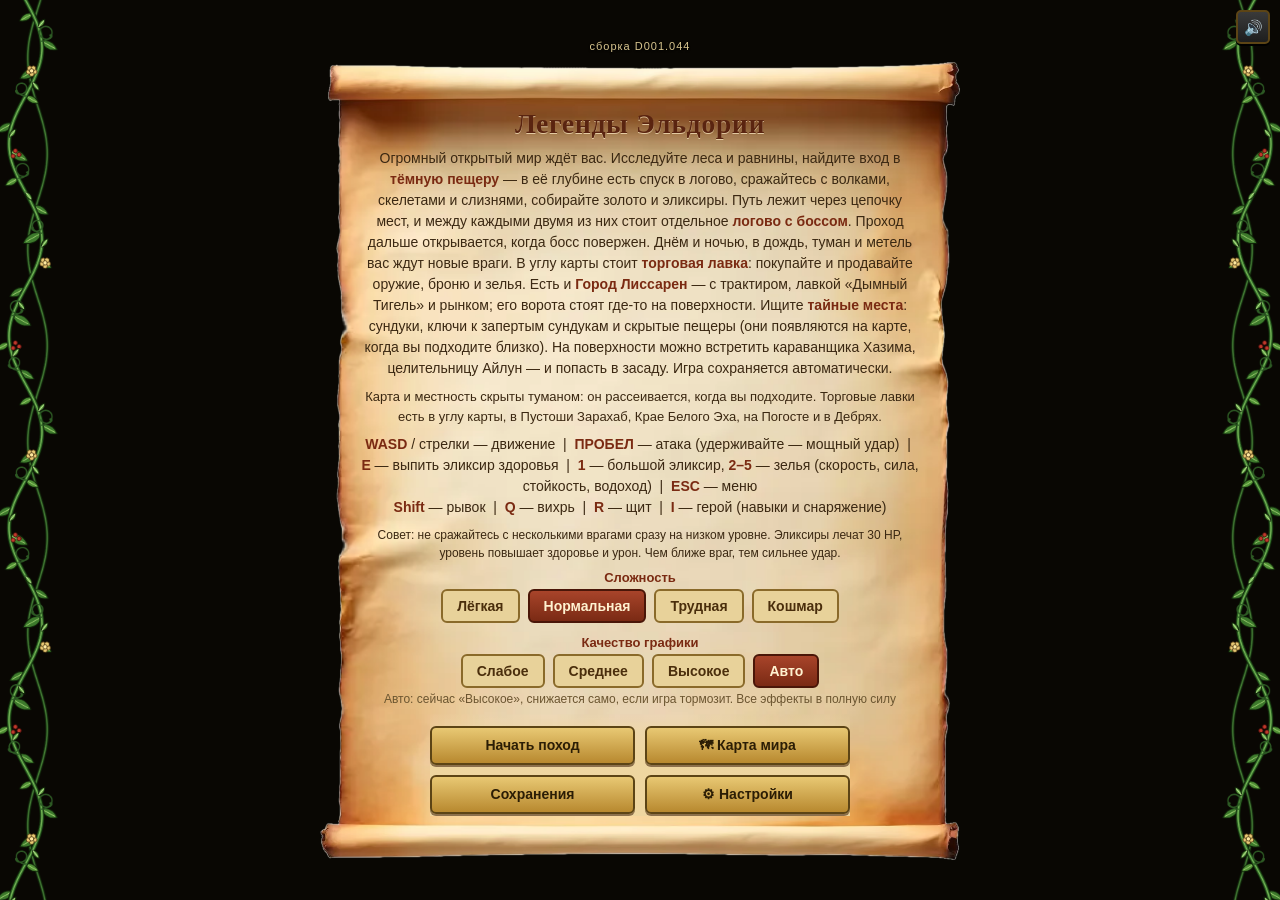
==== commit f7a5f70f: "D001.044: apple-touch-icon для ярлыка на экране «Домой» Co-Authored-By: Claude Opus 5.5 <noreply@ant" ====
--- a/index.html
+++ b/index.html
@@ -10,6 +10,7 @@
 <meta name="theme-color" content="#000000">
 <link rel="manifest" href="manifest.webmanifest">
 <link rel="icon" type="image/png" sizes="192x192" href="icon-192.png">
+<link rel="apple-touch-icon" href="apple-touch-icon.png">
 <link rel="icon" type="image/svg+xml" href="data:image/svg+xml;charset=utf-8,%3Csvg%20xmlns='http://www.w3.org/2000/svg'%20viewBox='0%200%20100%20100'%3E%3Crect%20width='100'%20height='100'%20rx='22'%20fill='%231a140a'/%3E%3Crect%20x='3'%20y='3'%20width='94'%20height='94'%20rx='19'%20fill='none'%20stroke='%235c4415'%20stroke-width='4'/%3E%3Ctext%20x='50'%20y='70'%20font-size='58'%20text-anchor='middle'%3E%E2%9A%94%EF%B8%8F%3C/text%3E%3C/svg%3E">
 <title>Легенды Эльдории — 2D RPG</title>
 <style>
@@ -203,7 +204,7 @@
   </div>
 
   <div id="startScreen" class="overlay">
-    <div id="buildTag">сборка D001.043</div>
+    <div id="buildTag">сборка D001.044</div>
     <div class="scroll"><div class="scrollIn">
     <h2>Легенды Эльдории</h2>
     <p>Огромный открытый мир ждёт вас. Исследуйте леса и равнины, найдите вход в <b>тёмную пещеру</b> — в её глубине есть спуск в логово,
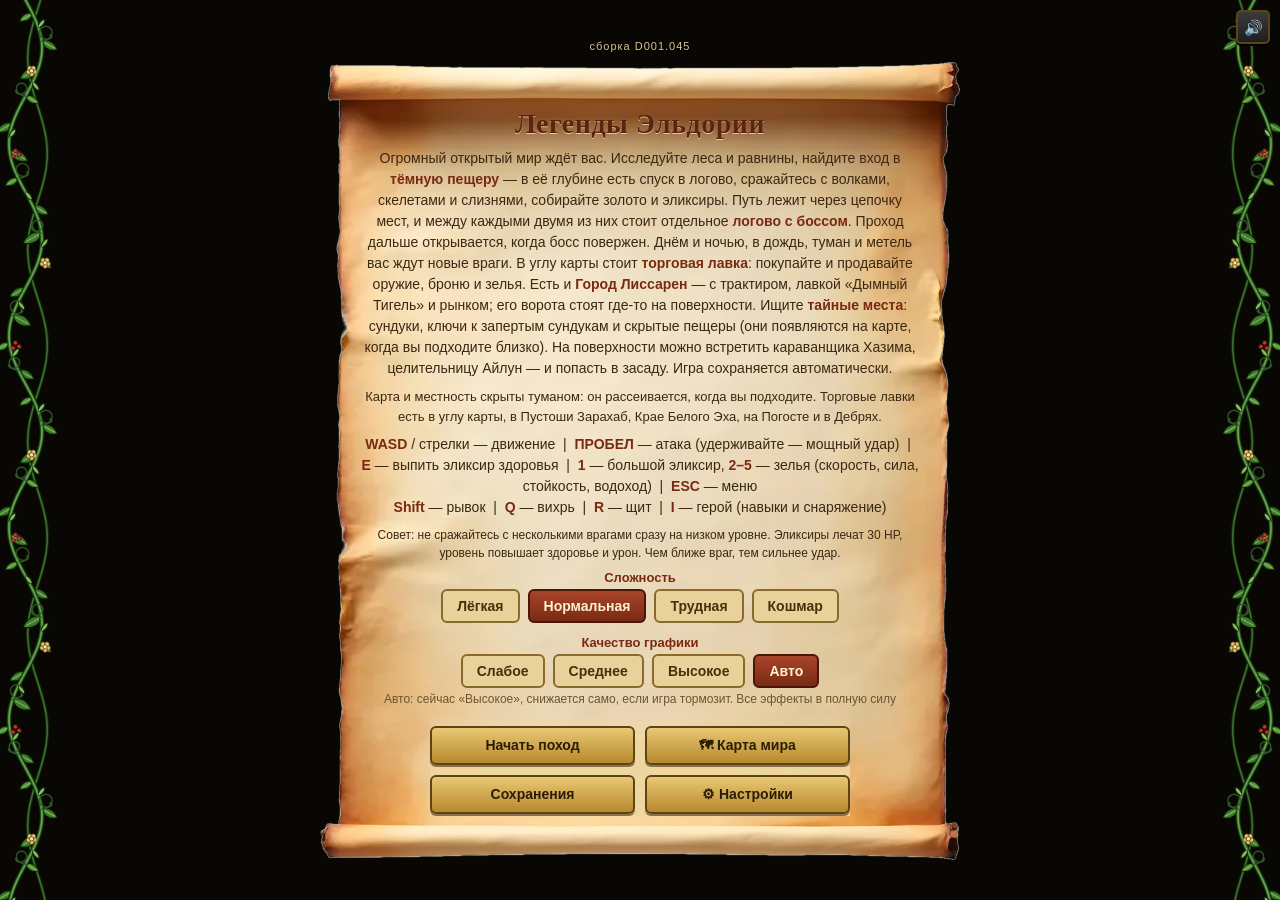
==== commit 9535755d: "D001.045: сюжетные развилки, подводный и небесный уровни, сезонные праздники Co-Authored-By: Claude " ====
--- a/index.html
+++ b/index.html
@@ -204,7 +204,7 @@
   </div>
 
   <div id="startScreen" class="overlay">
-    <div id="buildTag">сборка D001.044</div>
+    <div id="buildTag">сборка D001.045</div>
     <div class="scroll"><div class="scrollIn">
     <h2>Легенды Эльдории</h2>
     <p>Огромный открытый мир ждёт вас. Исследуйте леса и равнины, найдите вход в <b>тёмную пещеру</b> — в её глубине есть спуск в логово,
@@ -1500,7 +1500,7 @@
 function buildWorld(ow){
   const w = { overworld: ow || generateOverworld() };
   for(const id of CHAIN) w[id] = genLoc(id);
-  ensureSecrets(w); ensurePOIs(w);
+  ensureSecrets(w); ensureAirWater(w); ensurePOIs(w);
   return w;
 }
 // ======================= Сюжет, тайники и мини-события =======================
@@ -1696,7 +1696,7 @@
 }
 function spawnAmbush(){
   const pl = player.level, pool = pl<8 ? ['bandit','bandit','boar'] : pl<14 ? ['bandit','bandit','wolf','boar'] : ['bandit','bandit','darkknight'];
-  const n = 3 + (pl>=10?1:0) + (pl>=18?1:0), lv = Math.min(4, 1+Math.floor(pl/5));
+  const n = Math.max(2, 3 + (pl>=10?1:0) + (pl>=18?1:0) - (player.forks && player.forks.f1==='A' ? 1 : 0)), lv = Math.min(4, 1+Math.floor(pl/5));
   const pcx = player.x+player.w/2, pcy = player.y+player.h/2;
   if((loc.entrances||[]).some(e=>Math.hypot(pcx/TILE-e.tx, pcy/TILE-e.ty)<14)) return false;
   if(loc.exit && Math.hypot(pcx/TILE-loc.exit.tx, pcy/TILE-loc.exit.ty)<12) return false;
@@ -2145,7 +2145,7 @@
   if(!world.town || !world.house1 || !world.house2) Object.assign(world, makeTownSet());
   if(world.overworld && !world.overworld.entrances.some(en=>en.dungeon==='town')) placeTownGate(world.overworld, world.overworld.entrances[0]);
   for(const id of CHAIN) if(!world[id]) world[id] = genLoc(id);
-  ensureSecrets(world); ensurePOIs(world); ensureMetaWorld(world); ensureMapExtras(world); ensureHerbs(world);
+  ensureSecrets(world); ensureAirWater(world); ensurePOIs(world); ensureMetaWorld(world); ensureMapExtras(world); ensureHerbs(world);
 }
 
 const CHAIN = ['lair1','dungeon1','lair2','dungeon3','lair3','lava','lair4','desert','lair5','ice','lair6','grave','lair7','jungle','lair8','city','lair9','manor','lair10'];
@@ -2173,7 +2173,7 @@
 for(const id of CHAIN){ if(LAIR[id]) ENTER_MSG[id] = '⚔ '+LAIR[id].title+': здесь вас ждёт могучий враг'; BACK_MSG[id] = 'Вы возвращаетесь: '+LOC_NAME[id]; }
 const PORTAL_KIND = { lair1:'dungeon1', dungeon1:'dungeon2', lair2:'abyss', dungeon3:'dungeon2', lair3:'lavaGate', lava:'dungeon2', lair4:'tomb', desert:'dungeon2', lair5:'iceGate', ice:'dungeon2',
   lair6:'graveGate', grave:'dungeon2', lair7:'jungleGate', jungle:'dungeon2', lair8:'cityGate', city:'dungeon2', lair9:'manorGate', manor:'dungeon2' };
-ENTER_MSG.secret1 = 'Вы входите в Грот Мудреца Орбина...'; ENTER_MSG.secret2 = 'Вы спускаетесь в Тайник Забытых Эхо...';
+ENTER_MSG.secret1 = 'Вы входите в Грот Мудреца Орбина...'; ENTER_MSG.secret2 = 'Вы спускаетесь в Тайник Забытых Эхо...'; ENTER_MSG.deep = '🫧 Вы ныряете в Жемчужный Провал — следите за воздухом'; ENTER_MSG.sky = '☁ Вы поднимаетесь на Небесные Террасы — держитесь от молний подальше';
 const BOSS_TYPES = ['boss','shadowlord','lavalord','pharaoh','frostking','lich','treant','spiderqueen','warlord','phantom'];
 const BOSS_LABEL = { boss:'МОРТРАКС', shadowlord:'НОКТУРН', lavalord:'ИГНАРРОК', pharaoh:'ХАР-АТЕП', frostking:'КРИОМИР', lich:'МОРВЕЙН', treant:'ОЛЬХАРОН', spiderqueen:'ШЕЛИБА', warlord:'ВАРХААЛ', phantom:'ЭФИРИЙ' };
 const BOSS_NOTE = {
@@ -2659,6 +2659,7 @@
       for(const en of loc.entrances){
         if(en.hidden && !en.found) continue;
         if(en.tx===centerTX && en.ty===centerTY){
+          if(entranceGate(en.dungeon)) break;
           const d = world[en.dungeon];
           goTo(en.dungeon, d.spawn.x, d.spawn.y, en.dungeon==='town' ? 'Вы входите в Город Лиссарен' : ENTER_MSG[en.dungeon] || 'Вы входите в пещеру...');
           break;
@@ -4825,7 +4826,7 @@
 const DPAL = { 1:{f:[78,72,66],w:[38,34,30],a:[150,136,118]}, 2:{f:[64,70,84],w:[28,32,42],a:[124,138,166]}, 3:{f:[58,46,80],w:[24,18,38],a:[146,114,196]},
   4:{f:[66,40,38],w:[30,15,14],a:[176,104,84]}, 5:{f:[204,174,112],w:[136,98,56],a:[232,196,136]}, 6:{f:[184,210,228],w:[74,112,156],a:[228,244,254]},
   7:{f:[62,70,64],w:[24,30,28],a:[150,162,152]}, 8:{f:[52,100,46],w:[16,52,26],a:[120,200,90]},
-  11:{f:[108,102,94],w:[72,52,44],a:[176,160,140]}, 12:{f:[96,66,48],w:[40,26,28],a:[170,130,100]} };
+  11:{f:[108,102,94],w:[72,52,44],a:[176,160,140]}, 12:{f:[96,66,48],w:[40,26,28],a:[170,130,100]} , 13:{f:[46,98,132],w:[18,44,78],a:[130,210,240]}, 14:{f:[206,214,228],w:[96,132,190],a:[255,255,255]}};
 function buildDungeonLayer(L){
   if(L.biome==='town') return buildTownLayer(L);
   if(L.biome==='house') return buildHouseLayer(L);
@@ -6914,7 +6915,7 @@
   player.cd = {dash:0,spin:0,shield:0}; player.shield = 0; player.dashT = 0; player.dvx = 0; player.dvy = 0; player.spinFx = 0; player.spinR = 0; player.vamp = 0;
   player.elix = {big:0,speed:0,might:0,guard:0,swim:0}; player.buff = {speed:0,might:0,guard:0,swim:0}; player.slowT = 0; player.boots = false; player.fx = {freeze:0,freezeImm:0,burn:0,burnDps:0,poison:0,poisonDps:0,acc:0};
   aoes.length = 0;
-  player.sb = {}; player.mats = {scrap:0,essence:0,crystal:0,herb:0,fish:0}; player.ach = {}; player.stat = {}; player.comp = null; player.secrets = {}; player.stash = []; player.home = false; player.pet = null; player.daily = {}; player.ngp = ngpKeep; player.visited = {overworld:1}; player.track = 'main'; player.stories = {}; player.dashHit = [];
+  player.sb = {}; player.mats = {scrap:0,essence:0,crystal:0,herb:0,fish:0}; player.ach = {}; player.stat = {}; player.comp = null; player.secrets = {}; player.stash = []; player.forks = {}; player.home = false; player.pet = null; player.daily = {}; player.ngp = ngpKeep; player.visited = {overworld:1}; player.track = 'main'; player.stories = {}; player.dashHit = [];
 }
 function gearStat(k){
   let v = 0; for(const s in player.gear){ const g = player.gear[s]; if(g && g.stats[k]) v += g.stats[k]; }
@@ -7625,7 +7626,7 @@
 const SAVE_KEY = 'eldoria_save_v1';                      // автосохранение
 const SLOT_KEYS = ['eldoria_slot_1','eldoria_slot_2','eldoria_slot_3'];   // ручные слоты
 try{ localStorage.setItem('__eldoria_t','1'); localStorage.removeItem('__eldoria_t'); storageOK=true; }catch(e){ storageOK=false; }
-const PLAYER_KEYS = ['stash','home','pet','daily','secrets','ach','stat','ngp','comp','x','y','dir','hp','maxHp','atk','level','xp','xpNext','gold','potions','vkeys','weapon','owned','armor','ownedArmor','quest','questsDone','sp','skills','gear','bag','wLvl','ench','elix','codex','boots','sb','mats','visited','track','stories'];
+const PLAYER_KEYS = ['forks','stash','home','pet','daily','secrets','ach','stat','ngp','comp','x','y','dir','hp','maxHp','atk','level','xp','xpNext','gold','potions','vkeys','weapon','owned','armor','ownedArmor','quest','questsDone','sp','skills','gear','bag','wLvl','ench','elix','codex','boots','sb','mats','visited','track','stories'];
 const savesBtn = document.getElementById('savesBtn');
 const loadBtn = document.getElementById('loadBtn');
 const saveInfoEl = document.getElementById('saveInfo');
@@ -8102,7 +8103,7 @@
 function ensureMetaWorld(wd){
   const T = wd.town; if(!T || !wd.house1) return;
   if(!wd.arena) wd.arena = generateArena();
-  ensureHomeWorld(wd);
+  ensureHomeWorld(wd); ensureForkNpc(wd);
   if(!T.doors.some(d=>d.to==='arena')){
     const h = T.houses.find(q=>q.x===26 && q.y===4 && !q.to);
     if(h){ h.to = 'arena'; h.sign = 'arena'; h.kind = 'arena'; T.grid[h.y+3][h.x+3] = 'D'; T.doors.push({tx:h.x+3, ty:h.y+3, to:'arena', msg:'Вы входите на арену Лиссарена'}); }
@@ -8152,7 +8153,7 @@
   }
 }
 function drawMetaHUD(){
-  drawComboHUD();
+  drawComboHUD(); drawPlacesHUD(); drawFestHUD();
   const W = canvas.width; ctx.save(); ctx.textAlign = 'center'; ctx.font = 'bold 14px sans-serif'; ctx.lineWidth = 3; ctx.strokeStyle = 'rgba(0,0,0,0.85)';
   const say = (t,y,c)=>{ ctx.strokeText(t, W/2, y); ctx.fillStyle = c; ctx.fillText(t, W/2, y); };
   if(loc.arena && loc.run){
@@ -8201,7 +8202,7 @@
     const C = COMP[k], S = compStats(k), here = currentLocId==='house1';
     jRow(C.name+' — '+C.price+' ◆', C.desc+' Здоровье '+S.maxHp+', урон '+S.dmg+'.'+(c ? ' Новый наёмник заменит текущего.' : ''), [shopButton(here ? 'Нанять — '+C.price+' ◆' : 'В трактире', ()=>{ if(hireComp(k)) renderJournal('Наёмник теперь с вами.'); }, !here || player.gold<C.price || (c && c.type===k))]);
   }
-  renderRecords();
+  renderRecords(); renderForkSection();
 }
 function compSpawn(){
   const S = compStats(player.comp.type), pcx = player.x+player.w/2, pcy = player.y+player.h/2;
@@ -8412,6 +8413,7 @@
 
 // ---------- разговоры и вход в локацию ----------
 function metaTalk(n){
+  if(n.fn==='fork'){ forkTalk(n); return; }
   if(n.fn==='recruit'){ openJournal('party'); return; }
   if(n.fn==='arena'){
     const best = (player.stat && player.stat.arena)||0;
@@ -8420,7 +8422,7 @@
   }
 }
 function metaEnter(prev){
-  fish = null; compObj = null; lairHit = false;
+  fish = null; compObj = null; lairHit = false; enterE();
   if(prev && prev.arena && prev.run){ prev.run = null; prev.enemies.length = 0; addNote('🏟 Испытание закончено', '#c8c8c8'); }
 }
 function metaTick(dt){
@@ -8525,7 +8527,7 @@
 }
 function extraKill(e){
   if(seasonMul('gold')>1 && !loc.arena) player.gold += Math.ceil(e.gold*(seasonMul('gold')-1));
-  petXp(e);
+  petXp(e); festKill(e);
   const S = secretOf(e); if(!S) return;
   player.secrets[S.id] = 2; bump('secrets');
   const txt = giveReward(S.reward);
@@ -8710,10 +8712,10 @@
 
 // ---------- тик и отрисовка ----------
 function extraTick(dt){
-  seasonTick(); secretsTick(dt); tipsTick(dt); tickD(dt);
+  seasonTick(); secretsTick(dt); tipsTick(dt); tickD(dt); tickE(dt);
   setAcc += dt; if(setAcc>0.5){ setAcc = 0; applySettings(); }
 }
-function drawExtra(camX, camY){ drawPet(camX, camY); drawSecretBars(camX, camY); drawNums(camX, camY); }
+function drawExtra(camX, camY){ drawPet(camX, camY); drawFest(camX, camY); drawPlaces(camX, camY); drawSecretBars(camX, camY); drawNums(camX, camY); }
 ACH.push(
   {id:'seasons', i:'🍃', n:'Круговорот', d:'Увидеть все четыре сезона на равнине или в городе.', g:150, t:()=>((player.stat.seasons||0)&15)===15},
   {id:'secret1', i:'🌙', n:'Охотник за тайнами', d:'Победить секретного босса.', g:300, t:()=>(player.stat.secrets||0)>=1},
@@ -9064,6 +9066,266 @@
   {id:'combo9', i:'🔥', n:'Мастер серий', d:'Провести серию из 9 ударов.', g:150, t:()=>(player.stat.combo||0)>=9, p:()=>[player.stat.combo||0,9]},
   {id:'daily3', i:'📅', n:'Постоянство',  d:'Выполнить 3 испытания дня.', g:300, t:()=>(player.stat.dailies||0)>=3, p:()=>[player.stat.dailies||0,3]}
 );
+// ======================= Развилки сюжета, подводный и небесный уровни, сезонные праздники =======================
+let airT = 40, airTick1 = 0, gust = null, gustCd = 6, skyBolts = [], skyBoltCd = 5, fest = null, festCd = 40, festFlash = 0, forkNpcLock = false;
+const AIR_MAX = 40;
+
+// ---------- 7. развилки сюжета ----------
+const FORKS = [
+  {id:'f1', need:1, title:'Раненый разбойник', q:'У ворот Лиссарена сидит раненый разбойник. Стража уже идёт. Он просит не выдавать его — клянётся, что завяжет с ремеслом.',
+   A:{t:'Перевязать и отпустить', r:'+10 к макс. здоровью, эликсир. Засады на дорогах станут слабее.', f:()=>{ player.maxHp += 10; player.hp += 10; giveElix(); }, e:'Вы отпустили разбойника. Он сказал, что дороги теперь будут чуточку спокойнее.'},
+   B:{t:'Сдать страже', r:'+150 ◆.', f:()=>{ player.gold += 150; }, e:'Стража забрала разбойника. Награда звенит в кошельке.'}},
+  {id:'f2', need:3, title:'Спор мельников и рыбаков', q:'Две общины делят речной берег и просят вас рассудить их. Мельникам нужна плотина, рыбакам — свободное течение.',
+   A:{t:'Поддержать мельников', r:'+1 очко навыков.', f:()=>{ player.sp += 1; }, e:'Мельники построили плотину и научили вас кое-чему о выносливости.'},
+   B:{t:'Поддержать рыбаков', r:'+400 ◆ и 6 рыб.', f:()=>{ player.gold += 400; player.mats.fish = (player.mats.fish||0)+6; }, e:'Рыбаки щедро расплатились уловом и золотом.'}},
+  {id:'f3', need:5, title:'Артефакт из пещеры', q:'В вашем рюкзаке оказался странный артефакт, источающий холод. Мудрецы просят отдать его на хранение, а скупщик предлагает кучу золота.',
+   A:{t:'Разбить артефакт', r:'+3 к атаке. Мощь вырвется наружу.', f:()=>{ player.atk += 3; }, e:'Артефакт рассыпался, и часть его силы перетекла в ваши руки.'},
+   B:{t:'Отдать мудрецам', r:'+25 к макс. здоровью и редкий предмет.', f:()=>{ player.maxHp += 25; player.hp += 25; if(player.bag.length<BAG_MAX){ const g = makeGear(5,1); player.bag.push(g); addNote('🎒 Получено: '+g.name, RAR[g.rar].c); } }, e:'Мудрецы благословили вас и подарили редкую вещь.'}}
+];
+function giveElix(){ const k = ELIX_KEYS[rnd(0,4)]; if(player.elix[k]<ELIX_MAX){ player.elix[k]++; addNote('⚗ Получено: '+ELIX[k].name.toLowerCase(), ELIX[k].col); } }
+function forkState(){ if(!player.forks) player.forks = {}; return player.forks; }
+function forkNext(){ const S = forkState(); return FORKS.find(f=>!S[f.id] && f.need<=storyStage()) || null; }
+function forkTalk(n){
+  const S = forkState(), f = forkNext(), done = FORKS.filter(q=>S[q.id]).length;
+  if(!f){
+    const left = FORKS.find(q=>!S[q.id]);
+    choiceBox(n.name, done>=FORKS.length ? '— Ты прошёл все три развилки. Твой путь: «'+forkPath()+'». Дороги Эльдории помнят твои решения.' : '— Пока я ничего не прошу. Вернись, когда победишь следующего стража (жду решения: '+(done+1)+' из '+FORKS.length+').', [['Хорошо', null]]);
+    return;
+  }
+  choiceBox(f.title, '— '+f.q, [
+    [f.A.t+' ('+f.A.r+')', ()=>forkChoose(f,'A')],
+    [f.B.t+' ('+f.B.r+')', ()=>forkChoose(f,'B')],
+    ['Подумать', null]
+  ]);
+}
+function forkChoose(f, k){
+  const S = forkState(); if(S[f.id]) return;
+  S[f.id] = k; f[k].f(); bump('forks'); SFX.play('levelup');
+  addNote('⚖ Решение принято: '+f[k].t, '#ffd34a'); addNote(f[k].e, '#e0c96a'); achCheck(); saveGame();
+}
+function forkPath(){
+  const S = forkState(), a = Object.values(S).filter(v=>v==='A').length, b = Object.values(S).filter(v=>v==='B').length;
+  return a>b ? 'Милосердный' : b>a ? 'Расчётливый' : 'Равновесие';
+}
+function renderForkSection(){
+  const S = forkState();
+  jHead('Решения героя');
+  const lines = FORKS.map(f=>S[f.id] ? '✔ '+f.title+': '+f[S[f.id]].t : '… '+f.title+(f.need<=storyStage() ? ' — ждёт вашего решения у Хранителя дорог в городе' : ' — откроется после стража №'+f.need));
+  jRow('Путь героя: '+(Object.keys(S).length ? forkPath() : 'не выбран'), lines.join('\n'), []);
+}
+function ensureForkNpc(wd){
+  const T = wd.town; if(!T) return; const N = npcsOf(T);
+  if(!N.some(n=>n.fn==='fork')) N.push({sid:'_meta', fn:'fork', role:'npc', name:'Хранитель дорог Эйрин', col:'#4a6a9a', x:23*TILE+4, y:27*TILE+8, w:14, h:14, face:1});
+}
+
+// ---------- 8. подводный и небесный уровни ----------
+function genOpen(W, H, ex, pocket){
+  const grid = makeGrid(W,H,'#'); for(let y=1;y<H-1;y++) for(let x=1;x<W-1;x++) grid[y][x] = '.';
+  grid[H-2][ex] = '<'; return grid;
+}
+function connectedAll(grid, W, H, sx, sy){
+  const seen = floodFrom(grid, sx, sy, '#B~^S'); let floor = 0, got = 0;
+  for(let y=0;y<H;y++) for(let x=0;x<W;x++) if(grid[y][x]!=='#'){ floor++; if(seen[x+y*W]) got++; }
+  return floor===got;
+}
+function placeEnemiesOn(L, roster, n, lv, keepOut){
+  const T = TILE; let tries = 0;
+  while(n>0 && tries++<500){
+    const x = rnd(2, L.width-3), y = rnd(2, L.height-3);
+    if(L.grid[y][x]!=='.' || Math.hypot(x-keepOut.x, y-keepOut.y)<7) continue;
+    if(L.enemies.some(e=>Math.hypot(e.x/T-x, e.y/T-y)<2.5)) continue;
+    L.enemies.push(makeEnemy(roster[rnd(0,roster.length-1)], x*T+3, y*T+3, lv)); n--;
+  }
+}
+function generateDeep(){
+  const W = 28, H = 19, ex = 14, T = TILE, grid = genOpen(W,H,ex);
+  const L = { type:'dungeon', level:4, pal:13, deep:true, title:'Жемчужный Провал', secrets:true, noRespawn:true, reqStage:2, reqText:'Пучина слишком опасна: сначала победите второго стража.',
+    grid, width:W, height:H, enemies:[], items:[], boss:null, portal:null, spawn:{x:ex*T+5, y:(H-3)*T}, exit:{tx:ex, ty:H-2} };
+  for(let k=0;k<22;k++){
+    const x = rnd(2,W-4), y = rnd(2,H-5), w = rnd(1,2), h = rnd(1,2);
+    if(Math.hypot(x-ex,y-(H-3))<5) continue;
+    const save = []; for(let yy=y;yy<y+h;yy++) for(let xx=x;xx<x+w;xx++){ save.push([xx,yy,grid[yy][xx]]); grid[yy][xx] = '#'; }
+    if(!connectedAll(grid,W,H,ex,H-3)) for(const [xx,yy,c] of save) grid[yy][xx] = c;
+  }
+  const spots = [[2,2],[W-3,2],[W>>1,2],[2,H-4],[W-3,H-4]];
+  let ci = 0; for(const [x,y] of spots){ if(grid[y][x]!=='.') continue; if(ci<3){ L.items.push(mkChest(x,y,false)); ci++; } }
+  L.vents = []; for(const [x,y] of [[6,6],[21,6],[8,13],[19,13],[14,9]]) if(grid[y][x]==='.') L.vents.push({x:x*T+16, y:y*T+16});
+  placeEnemiesOn(L, ['slime','spider','cobra','scorpion'], 10, 4, {x:ex,y:H-3});
+  return L;
+}
+function generateSky(){
+  const W = 32, H = 22, T = TILE, grid = makeGrid(W,H,'#'), isl = [[16,18,3],[7,14,3],[24,13,3],[14,8,3],[6,4,3],[25,4,3]];
+  const carve = (x,y)=>{ if(x>0&&y>0&&x<W-1&&y<H-1) grid[y][x] = '.'; };
+  for(const [cx,cy,r] of isl) for(let y=-r-1;y<=r+1;y++) for(let x=-r-1;x<=r+1;x++) if(x*x+y*y<=r*r+1) carve(cx+x,cy+y);
+  const bridge = (a,b)=>{ let [x,y] = [a[0],a[1]]; while(x!==b[0]){ x += Math.sign(b[0]-x); carve(x,y); carve(x,y+1); } while(y!==b[1]){ y += Math.sign(b[1]-y); carve(x,y); carve(x+1,y); } };
+  bridge(isl[0],isl[1]); bridge(isl[0],isl[2]); bridge(isl[1],isl[3]); bridge(isl[2],isl[3]); bridge(isl[3],isl[4]); bridge(isl[3],isl[5]);
+  const ex = 16, ey = 20; grid[ey][ex] = '<'; carve(ex-1,ey); carve(ex+1,ey); carve(ex,ey-1);
+  const L = { type:'dungeon', level:6, pal:14, sky:true, title:'Небесные Террасы', secrets:true, noRespawn:true, reqStage:4, reqText:'Ветра Террас сметут слабого: сначала победите четвёртого стража.',
+    grid, width:W, height:H, enemies:[], items:[], boss:null, portal:null, spawn:{x:ex*T+5, y:(ey-1)*T}, exit:{tx:ex, ty:ey} };
+  for(const [x,y] of [[5,3],[26,3],[14,7]]) L.items.push(mkChest(x,y,false));
+  placeEnemiesOn(L, ['bat','imp','frostwraith','wraith'], 11, 6, {x:ex,y:ey-1});
+  for(const e of L.enemies) if(!connectedAll(grid,W,H,ex,ey-1)) e.hp = 0;
+  return L;
+}
+function ensureAirWater(w){
+  const ow = w.overworld;
+  for(const [id,gen] of [['deep',generateDeep],['sky',generateSky]]){
+    if(!w[id]) w[id] = gen();
+    if(ow && !ow.entrances.some(e=>e.dungeon===id)) placeSecretEntrance(ow, id);
+  }
+}
+function entranceGate(id){
+  const d = world[id]; if(d && d.reqStage && storyStage()<d.reqStage){ addNote('🚫 '+d.reqText, '#e07f7f'); SFX.play('deny'); transitionCooldown = 2500; return true; }
+  return false;
+}
+function placesTickB(dt){
+  const ms = dt*1000;
+  if(loc.deep && gameState==='playing'){
+    let near = false; for(const v of (loc.vents||[])) if(Math.hypot(player.x+player.w/2-v.x, player.y+player.h/2-v.y)<46) near = true;
+    airT = near ? Math.min(AIR_MAX, airT+dt*24) : Math.max(0, airT-dt);
+    if(airT<=0){ airTick1 -= dt; if(airTick1<=0){ airTick1 = 1; hurtPlayer(Math.max(4, Math.round(player.maxHp*0.06))); addNote('🫧 Нечем дышать! Найдите пузырьки воздуха', '#e07f7f'); } }
+    else airTick1 = 0;
+  } else airT = AIR_MAX;
+  if(loc.sky && gameState==='playing'){
+    gustCd -= dt;
+    if(!gust && gustCd<=0){ const d = [[1,0],[-1,0],[0,1],[0,-1]][rnd(0,3)]; gust = {dx:d[0], dy:d[1], warn:900, t:1500}; addNote('💨 Порыв ветра!', '#cfe8ff'); }
+    if(gust){
+      if(gust.warn>0) gust.warn -= ms;
+      else { gust.t -= ms; tryMove(player, gust.dx*130*dt, gust.dy*130*dt, loc); if(gust.t<=0){ gust = null; gustCd = 6+Math.random()*4; } }
+    }
+    skyBoltCd -= dt;
+    if(skyBoltCd<=0){ skyBoltCd = 5+Math.random()*3; skyBolts.push({x:player.x+player.w/2+rnd(-30,30), y:player.y+player.h/2+rnd(-30,30), t:1300}); }
+    for(let i=skyBolts.length-1;i>=0;i--){
+      const b = skyBolts[i]; b.t -= ms;
+      if(b.t<=0){
+        burst(b.x, b.y, 18, {colors:['#ffffff','#ffe27a','#9ad0ff'], sp:140, up:30, g:0, life:420, size:3}); shakeT = Math.max(shakeT, 120); SFX.play('boss');
+        if(Math.hypot(player.x+player.w/2-b.x, player.y+player.h/2-b.y)<38) hurtPlayer(14+player.level);
+        skyBolts.splice(i,1);
+      }
+    }
+  } else { gust = null; skyBolts.length = 0; }
+}
+function drawPlaces(camX, camY){
+  const t = Date.now()/1000, cw = canvas.width, ch = canvas.height;
+  if(loc.deep){
+    for(const v of (loc.vents||[])){
+      const x = v.x-camX, y = v.y-camY; if(!onScreen(x-40,y-80,80,120)) continue;
+      ctx.fillStyle = 'rgba(160,230,255,0.18)'; ctx.beginPath(); ctx.arc(x,y,46,0,6.283); ctx.fill();
+      for(let k=0;k<6;k++){ const p = (t*0.5+k/6)%1; ctx.fillStyle = 'rgba(220,250,255,'+(0.8*(1-p))+')'; ctx.beginPath(); ctx.arc(x+Math.sin(k*2.1+t*2)*8, y+8-p*60, 2+k%3, 0, 6.283); ctx.fill(); }
+    }
+    ctx.fillStyle = 'rgba(20,90,150,0.28)'; ctx.fillRect(0,0,cw,ch);
+    for(let k=0;k<14;k++){ const p = (t*0.12+k*0.071)%1, x = (k*97+Math.sin(t+k)*14)%cw, y = ch-p*ch; ctx.fillStyle = 'rgba(210,245,255,0.35)'; ctx.beginPath(); ctx.arc(x,y,1.5+k%3,0,6.283); ctx.fill(); }
+  }
+  if(loc.sky){
+    ctx.fillStyle = 'rgba(255,255,255,0.07)'; ctx.fillRect(0,0,cw,ch);
+    for(let k=0;k<7;k++){ const x = ((t*(14+k*5)+k*170)%(cw+240))-120, y = (k*83)%ch; ctx.fillStyle = 'rgba(255,255,255,0.18)'; ctx.beginPath(); ctx.ellipse(x,y,70,16,0,0,6.283); ctx.fill(); ctx.beginPath(); ctx.ellipse(x+26,y-9,40,13,0,0,6.283); ctx.fill(); }
+    if(gust){ ctx.strokeStyle = 'rgba(255,255,255,'+(gust.warn>0 ? 0.25 : 0.55)+')'; ctx.lineWidth = 2; for(let k=0;k<16;k++){ const x = (k*61+t*(gust.dx*500))%cw, y = (k*47+t*(gust.dy*500))%ch, X = (x+cw)%cw, Y = (y+ch)%ch; ctx.beginPath(); ctx.moveTo(X,Y); ctx.lineTo(X+gust.dx*34, Y+gust.dy*34); ctx.stroke(); } }
+    for(const b of skyBolts){ const x = b.x-camX, y = b.y-camY, p = 1-b.t/1300; ctx.strokeStyle = 'rgba(255,230,120,'+(0.4+0.5*p)+')'; ctx.lineWidth = 2; ctx.beginPath(); ctx.arc(x,y,38,0,6.283); ctx.stroke(); ctx.fillStyle = 'rgba(255,240,150,'+(0.1+0.25*p)+')'; ctx.beginPath(); ctx.arc(x,y,38*p,0,6.283); ctx.fill(); }
+  }
+}
+function drawPlacesHUD(){
+  if(gameState!=='playing' || !loc.deep) return;
+  const w = 160, x = canvas.width/2-w/2, y = 96; ctx.save();
+  ctx.fillStyle = 'rgba(0,0,0,0.6)'; ctx.fillRect(x-2,y-2,w+4,12); ctx.fillStyle = airT>10 ? '#7ad8ff' : '#ff6a6a'; ctx.fillRect(x,y,w*airT/AIR_MAX,8);
+  ctx.font = 'bold 11px sans-serif'; ctx.textAlign = 'center'; ctx.fillStyle = '#fff'; ctx.strokeStyle = 'rgba(0,0,0,0.8)'; ctx.lineWidth = 3; const s = '🫧 Воздух: '+Math.ceil(airT)+' с'; ctx.strokeText(s, canvas.width/2, y+22); ctx.fillText(s, canvas.width/2, y+22); ctx.restore();
+}
+
+// ---------- 9. сезонные праздники ----------
+const FEST_DEF = {
+  spring:{ico:'🌸', n:'Фестиваль цветов', d:'Соберите все цветы на поляне', ms:150000, bit:1},
+  summer:{ico:'☀', n:'Жаркий полдень',   d:'Одолейте солнечных гостей (враги, ×3 золота)', ms:120000, bit:2},
+  autumn:{ico:'🎃', n:'Жатва',           d:'Разбейте все тыквы ударом', ms:150000, bit:4},
+  winter:{ico:'❄', n:'Ледяной дух',      d:'Победите ледяного духа', ms:150000, bit:8}
+};
+function festStart(){
+  if(!loc || currentLocId!=='overworld' || loc.arena) return false;
+  const id = seasonId(), D = FEST_DEF[id], c = pickEventSpot(); if(!D || !c){ festCd = 10; return false; }
+  const cx = (c[0]+0.5)*TILE, cy = (c[1]+0.5)*TILE, lv = Math.min(4, 1+Math.floor(player.level/5));
+  fest = {id, t:D.ms, items:[], mobs:[], total:0, got:0, cx, cy};
+  const spot = (w,r0,r1)=>freeSpotAround(cx, cy, w, w, r0, r1, 80);
+  if(id==='spring' || id==='autumn'){
+    const n = id==='spring' ? 8 : 6;
+    for(let i=0;i<n;i++){ const p = spot(16,30,190); if(p) fest.items.push({x:p.x, y:p.y, w:16, h:16, ph:Math.random()*6}); }
+    fest.total = fest.items.length;
+  } else if(id==='summer'){
+    const roster = LEVEL_ROSTER[0] || ['wolf'];
+    for(let i=0;i<6;i++){ const ty = roster[rnd(0,roster.length-1)], sz = ENEMY_BASE[ty].size, p = spot(sz,60,200); if(!p) continue; const e = makeEnemy(ty,p.x,p.y,lv); e.fest = true; e.aggro = 1200; e.gold = (e.gold||2)*3; loc.enemies.push(e); fest.mobs.push(e); }
+    fest.total = fest.mobs.length;
+  } else {
+    const p = spot(24,60,200) || {x:cx, y:cy}, e = makeEnemy('frostwraith', p.x, p.y, lv);
+    e.hp *= 5; e.maxHp *= 5; e.dmg = Math.round(e.dmg*0.8); e.xp *= 4; e.gold = (e.gold||10)*6; e.fest = true; e.aggro = 1400; loc.enemies.push(e); fest.mobs.push(e); fest.total = 1;
+  }
+  if(!fest.total){ fest = null; festCd = 10; return false; }
+  addNote(D.ico+' '+D.n+'! '+D.d+' — на карте отмечено стрелкой', '#ffd34a'); SFX.play('levelup');
+  return true;
+}
+function festEnd(ok){
+  const D = FEST_DEF[fest.id], id = fest.id; const hadMobs = fest.mobs.slice(); fest = null; festCd = 150+Math.random()*120;
+  for(const e of hadMobs) if(e.hp>0 && loc) loc.enemies = loc.enemies.filter(q=>q!==e);
+  if(!ok){ addNote(D.ico+' '+D.n+' закончился', '#c8c8c8'); return; }
+  let txt = '';
+  if(id==='spring'){ player.gold += 120; giveElix(); player.buff.might = Math.max(player.buff.might||0, ELIX.might.dur); txt = '+120 ◆, эликсир и благословение силы'; }
+  else if(id==='summer'){ player.gold += 160; player.mats.crystal = (player.mats.crystal||0)+1; txt = '+160 ◆ и кристалл'; }
+  else if(id==='autumn'){ player.gold += 100; player.mats.herb = (player.mats.herb||0)+3; player.potions += 2; txt = '+100 ◆, 3 травы и 2 эликсира здоровья'; }
+  else { player.gold += 250; if(player.bag.length<BAG_MAX){ const g = makeGear(5,1); player.bag.push(g); txt = '+250 ◆ и «'+g.name+'»'; } else txt = '+250 ◆ (рюкзак полон)'; }
+  player.stat.fest = (player.stat.fest||0)+1; player.stat.festMask = (player.stat.festMask||0)|D.bit;
+  addNote(D.ico+' '+D.n+' пройден! '+txt, '#ffd34a'); SFX.play('levelup'); achCheck(); saveGame();
+}
+function festKill(e){ if(!fest || !e.fest) return; fest.mobs = fest.mobs.filter(q=>q!==e); fest.got++; if(!fest.mobs.length) festEnd(true); }
+function festTick(dt){
+  if(currentLocId!=='overworld' || gameState!=='playing') return;
+  if(!fest){ festCd -= dt; if(festCd<=0 && !(player.fx && player.fx.freeze>0)) festStart(); return; }
+  fest.t -= dt*1000; if(fest.t<=0){ festEnd(false); return; }
+  const pcx = player.x+player.w/2, pcy = player.y+player.h/2;
+  if(fest.id==='spring'){
+    fest.items = fest.items.filter(it=>{ if(Math.hypot(it.x+8-pcx, it.y+8-pcy)<24){ fest.got++; SFX.play('pickup'); burst(it.x+8,it.y+8,8,{colors:['#ffb3d9','#fff','#ffe27a'],sp:70,up:20,g:-20,life:500,size:2.6}); return false; } return true; });
+    if(!fest.items.length) festEnd(true);
+  } else if(fest.id==='autumn' && player.attacking){
+    const h = attackHitbox(1.4);
+    fest.items = fest.items.filter(it=>{ if(overlap(it,h) || Math.hypot(it.x+8-pcx, it.y+8-pcy)<30){ fest.got++; SFX.play('hit'); burst(it.x+8,it.y+8,12,{colors:['#ff9a2a','#ffd34a','#6a4a1a'],sp:90,up:30,g:120,life:520,size:2.8}); if(Math.random()<0.5) player.gold += 8; return false; } return true; });
+    if(!fest.items.length) festEnd(true);
+  }
+}
+function drawFest(camX, camY){
+  if(!fest || currentLocId!=='overworld') return;
+  const D = FEST_DEF[fest.id], t = Date.now()/1000;
+  ctx.save(); ctx.textAlign = 'center'; ctx.textBaseline = 'middle'; ctx.font = '20px serif';
+  for(const it of fest.items){
+    const x = it.x+8-camX, y = it.y+8-camY; if(!onScreen(x-20,y-24,40,44)) continue;
+    const bob = Math.sin(t*3+it.ph)*2;
+    ctx.fillStyle = 'rgba(255,230,120,'+(0.18+0.12*Math.sin(t*4+it.ph))+')'; ctx.beginPath(); ctx.arc(x,y,16,0,6.283); ctx.fill();
+    ctx.fillText(D.ico, x, y+bob);
+  }
+  ctx.restore();
+  if(festFlash>0) festFlash = 0;
+}
+function festTarget(){
+  if(!fest) return null; let best = null, bd = 1e9; const pcx = player.x+player.w/2, pcy = player.y+player.h/2;
+  const pts = fest.items.map(i=>[i.x+8,i.y+8]).concat(fest.mobs.filter(e=>e.hp>0).map(e=>[e.x+e.w/2,e.y+e.h/2]));
+  for(const p of pts){ const d = Math.hypot(p[0]-pcx,p[1]-pcy); if(d<bd){ bd = d; best = p; } }
+  return best ? {x:best[0], y:best[1], d:bd} : null;
+}
+function drawFestHUD(){
+  if(!fest || gameState!=='playing' || currentLocId!=='overworld') return;
+  const D = FEST_DEF[fest.id], W = canvas.width, left = Math.ceil(fest.t/1000), prog = fest.id==='winter' ? '' : ' '+fest.got+'/'+fest.total;
+  ctx.save(); ctx.textAlign = 'center'; ctx.font = 'bold 13px sans-serif'; ctx.lineWidth = 3; ctx.strokeStyle = 'rgba(0,0,0,0.85)'; ctx.fillStyle = '#ffe9a0';
+  const s = D.ico+' '+D.n+prog+' • '+Math.floor(left/60)+':'+String(left%60).padStart(2,'0'); ctx.strokeText(s, W/2, 160); ctx.fillText(s, W/2, 160);
+  const tg = festTarget();
+  if(tg){
+    const pcx = player.x+player.w/2, pcy = player.y+player.h/2, a = Math.atan2(tg.y-pcy, tg.x-pcx);
+    if(tg.d>150){ const r = 70, x = W/2+Math.cos(a)*r, y = canvas.height/2+Math.sin(a)*r; ctx.translate(x,y); ctx.rotate(a); ctx.fillStyle = '#ffd34a'; ctx.strokeStyle = '#2a1a06'; ctx.lineWidth = 1.5; ctx.beginPath(); ctx.moveTo(10,0); ctx.lineTo(-6,-7); ctx.lineTo(-3,0); ctx.lineTo(-6,7); ctx.closePath(); ctx.fill(); ctx.stroke(); }
+  }
+  ctx.restore();
+}
+function tickE(dt){ placesTickB(dt); festTick(dt); }
+function enterE(){ if(fest){ fest = null; festCd = 30; } skyBolts.length = 0; gust = null; airT = AIR_MAX; }
+ACH.push(
+  {id:'deep',  i:'🫧', n:'Покоритель глубин', d:'Дойти до сундука в Жемчужном Провале.', g:200, t:()=>!!(world.deep && world.deep.items.some(i=>i.type==='chest' && i.open))},
+  {id:'sky',   i:'☁', n:'Покоритель небес',  d:'Дойти до сундука в Небесных Террасах.', g:250, t:()=>!!(world.sky && world.sky.items.some(i=>i.type==='chest' && i.open))},
+  {id:'forks', i:'⚖', n:'Хозяин судьбы',     d:'Принять решение на всех трёх развилках сюжета.', g:250, t:()=>Object.keys(player.forks||{}).length>=3, p:()=>[Object.keys(player.forks||{}).length,3]},
+  {id:'fest1', i:'🎉', n:'Душа праздника',    d:'Пройти сезонный праздник.', g:80, t:()=>(player.stat.fest||0)>=1},
+  {id:'fest4', i:'🎊', n:'Круглый год',       d:'Пройти праздники всех четырёх сезонов.', g:400, t:()=>((player.stat.festMask||0)&15)===15}
+);
 // ---------- Экспорт и импорт сохранений файлом ----------
 function exportSaves(){
   const bundle = {format:'eldoria-saves', v:1, build:'D001.031', t:Date.now(), saves:{}};
@@ -9114,6 +9376,8 @@
   if(id==='house2') return 'Лавка «Дымный Тигель»';
   if(id==='secret1') return 'Грот Мудреца Орбина';
   if(id==='secret2') return 'Тайник Забытых Эхо';
+  if(id==='deep') return 'Жемчужный Провал';
+  if(id==='sky') return 'Небесные Террасы';
   const pd = POI_DEFS.find(d=>d.id===id); if(pd) return pd.title;
   return LOC_NAME[id] || id;
 }
@@ -9123,7 +9387,7 @@
   const cur = hasActiveGame ? currentLocId : null;
   const mainIds = ['overworld', ...CHAIN];
   const lairsBefore = id=>{ let n = 0; for(const c of CHAIN){ if(c===id) break; if(LAIR[c]) n++; } return n; };
-  const subs = {overworld:['poi_cabin','town','secret1','secret2']};
+  const subs = {overworld:['poi_cabin','town','secret1','secret2','deep','sky']};
   for(const pd of POI_DEFS) if(pd.parent!=='overworld') subs[pd.parent] = [pd.id];
   const esc = t=>String(t).replace(/&/g,'&amp;').replace(/</g,'&lt;');
   const rnd = (i,k)=>hash2(i,k,777);
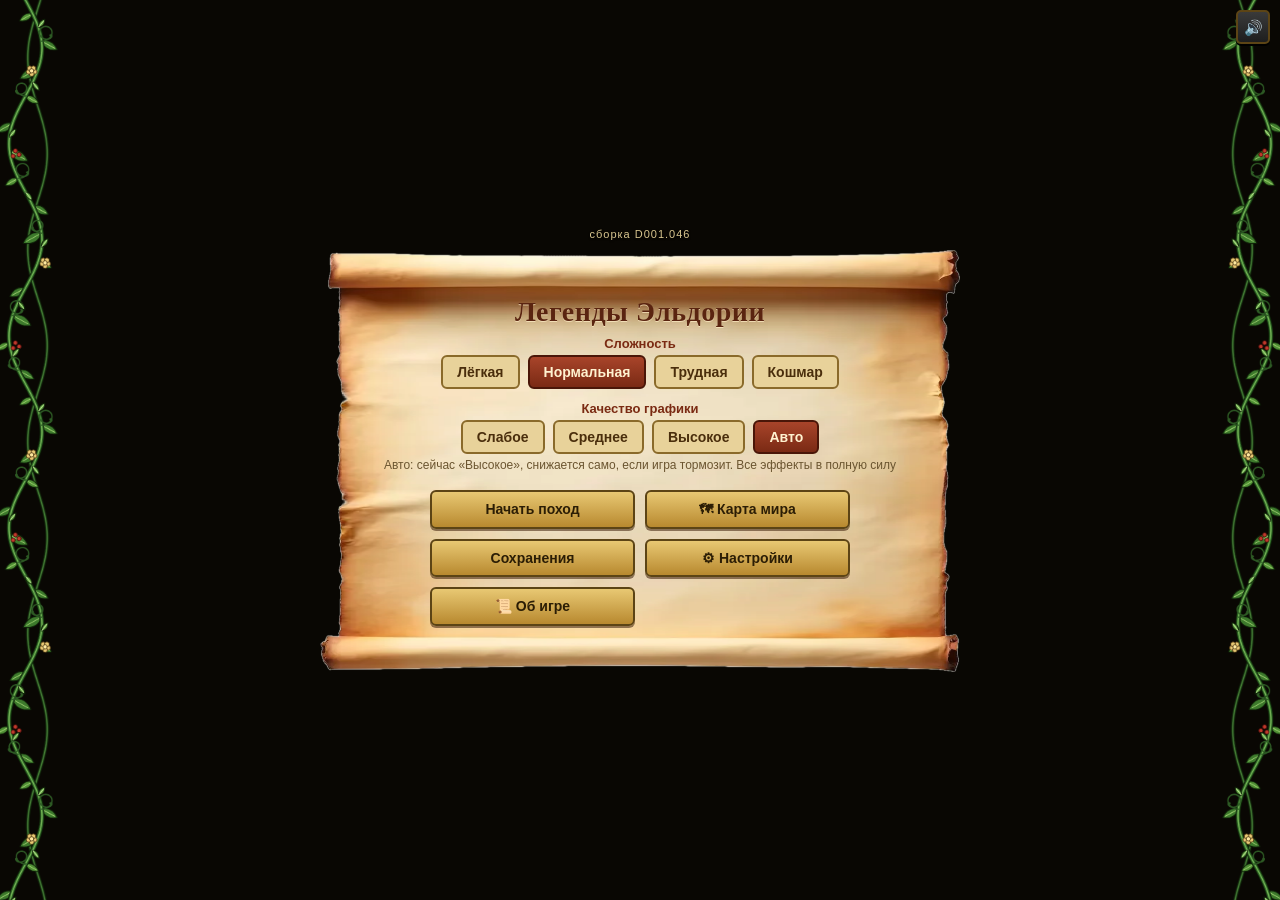
==== commit dbc8b0a5: "D001.046: меню паузы вместо верхних кнопок, «Об игре», энциклопедия-книга, лава без контура, крыши г" ====
--- a/index.html
+++ b/index.html
@@ -56,17 +56,20 @@
   .hidden { display: none !important; }
   .overlay::before, .overlay::after { content:''; flex:1 0 0; }
   #iosHint { font-size:13px; color:#e8c873; border:1px dashed #5c4415; border-radius:6px; padding:8px 12px; max-width:520px; }
-  .shopItem { display:flex; align-items:center; justify-content:space-between; gap:14px; width:100%; max-width:520px; padding:10px 12px; background:rgba(60,45,20,.55); border:1px solid #5c4415; border-radius:6px; text-align:left; }
-  .shopInfo { display:flex; flex-direction:column; gap:3px; font-size:13px; color:#cfc7a8; }
+  .shopItem { flex-wrap:wrap; display:flex; align-items:center; justify-content:space-between; gap:14px; width:100%; max-width:520px; padding:10px 12px; background:rgba(60,45,20,.55); border:1px solid #5c4415; border-radius:6px; text-align:left; }
+  .shopInfo { display:flex; flex-direction:column; gap:3px; font-size:13px; color:#cfc7a8; flex:1 1 220px; min-width:0; white-space:pre-line; }
   .shopInfo b { color:#f4d98a; font-size:15px; }
-  button.shopBtn { margin:0; padding:9px 14px; font-size:14px; white-space:nowrap; }
+  button.shopBtn { margin:0; padding:9px 12px; font-size:14px; white-space:normal; line-height:1.2; }
   button.startBtn:disabled { opacity:.55; cursor:default; box-shadow:none; }
   #shopGold { color:#e0c23a; font-weight:bold; }
   #shopMsg { min-height:20px; }
   .shopTabs { display:flex; gap:8px; flex-wrap:wrap; justify-content:center; }
   .tabBtn { padding:7px 14px; font-size:14px; font-weight:bold; cursor:pointer; background:#2a2316; color:#e8c873; border:2px solid #5c4415; border-radius:6px; }
   .tabBtn.active { background:linear-gradient(#e8c873,#b8892f); color:#2b1d05; }
-  .shopBtns { display:flex; gap:8px; }
+  .shopBtns { display:flex; gap:8px; flex-wrap:wrap; justify-content:flex-end; flex:0 1 auto; }
+  .shopItem:has(.shopBtns > :nth-child(3)) { flex-direction:column; align-items:stretch; gap:8px; }
+  .shopItem:has(.shopBtns > :nth-child(3)) .shopBtns { display:grid; grid-template-columns:repeat(auto-fit,minmax(112px,1fr)); width:100%; }
+  .shopItem:has(.shopBtns > :nth-child(3)) button.shopBtn { width:100%; padding:7px 6px; font-size:13px; }
   .menuGrid { display:grid !important; grid-template-columns:repeat(2,minmax(0,1fr)); gap:10px; width:100%; max-width:420px; margin-left:auto; margin-right:auto; }
   .menuGrid button.startBtn { width:100%; margin:0; padding:9px 4px; font-size:14px; line-height:1.2; box-sizing:border-box; min-width:0; overflow-wrap:normal; }
   @media (max-width:520px){ .menuGrid button.startBtn { font-size:10.5px; padding:8px 1px; letter-spacing:-0.2px; } }
@@ -132,7 +135,7 @@
   /* ---- Сенсорное управление (только на устройствах с touch) ---- */
   #touchControls { position:absolute; inset:0; pointer-events:none; z-index:12; }
   #joystickBase {
-    position:absolute; left:calc(20px + env(safe-area-inset-left)); bottom:calc(20px + env(safe-area-inset-bottom)); width:90px; height:90px; border-radius:50%;
+    position:absolute; left:calc(46px + env(safe-area-inset-left)); bottom:calc(20px + env(safe-area-inset-bottom)); width:90px; height:90px; border-radius:50%;
     background: rgba(255,255,255,0.08); border:2px solid rgba(232,200,115,0.5);
     pointer-events:auto; touch-action:none;
   }
@@ -173,6 +176,38 @@
     .overlay p { font-size: 13px; }
     .overlay h2 { font-size: 22px; }
   }
+
+/* ---- D001.046: верхние кнопки уходят в меню паузы ---- */
+#pauseBtn { position:relative; z-index:15; width:38px; height:34px; padding:0; font-size:18px; font-weight:bold; cursor:pointer; line-height:1; background:linear-gradient(#3a3a3a,#1e1e1e); border:2px solid #5c4415; border-radius:5px; color:#e8c873; box-shadow:0 2px 0 #000; display:flex; align-items:center; justify-content:center; }
+#gameWrap:not([data-st="playing"]) #pauseBtn { display:none; }
+#gameWrap[data-st="playing"] #heroBtn, #gameWrap[data-st="playing"] #questBtn, #gameWrap[data-st="playing"] #codexBtn { display:none !important; }
+#gameWrap:is([data-st="playing"],[data-st="hero"],[data-st="journal"],[data-st="codex"],[data-st="shop"],[data-st="dialog"]) :is(#soundBtn,#fullscreenBtn,#menuBtn) { display:none !important; }
+#startScreen .scroll .btnRow { position:static; background:none; padding-top:10px; }
+#pauseScreen h2 { margin:0 0 6px; }
+#pauseScreen .menuGrid { max-width:380px; }
+#aboutScreen .scrollIn { max-width:560px; }
+#introText { display:none; }
+#aboutBody p { max-width:none; }
+/* ---- энциклопедия-книга ---- */
+#codexBook { position:relative; display:flex; align-items:stretch; justify-content:center; width:min(760px,96%); min-height:230px; margin:4px 0; filter:drop-shadow(0 6px 10px rgba(0,0,0,.6)); }
+#codexBook .pg { flex:1 1 0; min-width:0; padding:16px 18px 22px; background:linear-gradient(90deg,#e9d6a4,#f3e4bb 60%,#dcc48a); color:#3a2710; text-align:center; display:flex; flex-direction:column; align-items:center; gap:7px; position:relative; border:1px solid #8a6a2e; }
+#codexBook .pg.l { border-radius:10px 0 0 10px; background:linear-gradient(90deg,#d8c088,#f1e1b6 22%,#f3e4bb 70%,#d4b97c); box-shadow:inset -14px 0 18px -10px rgba(70,40,10,.45); }
+#codexBook .pg.r { border-radius:0 10px 10px 0; background:linear-gradient(270deg,#d8c088,#f1e1b6 22%,#f3e4bb 70%,#d4b97c); box-shadow:inset 14px 0 18px -10px rgba(70,40,10,.45); }
+#codexBook .spine { width:6px; background:linear-gradient(90deg,#5a3a14,#8a5a24,#5a3a14); flex:none; }
+#codexBook .ic { font-size:46px; line-height:1; margin-top:2px; filter:drop-shadow(0 2px 2px rgba(60,30,0,.4)); }
+#codexBook .tt { font-size:17px; font-weight:bold; color:#5a2410; }
+#codexBook .ds { font-size:13px; line-height:1.4; color:#3a2710; }
+#codexBook .st { font-size:12px; color:#6a4a1e; border-top:1px dashed #a88a4e; padding-top:5px; width:100%; }
+#codexBook .pn { position:absolute; bottom:5px; left:0; right:0; font-size:11px; color:#8a6a2e; }
+#codexBook .flipL { animation:flipL .32s ease; transform-origin:left center; } #codexBook .flipR { animation:flipR .32s ease; transform-origin:right center; }
+@keyframes flipL { from { transform:perspective(900px) rotateY(-55deg); opacity:.4; } to { transform:none; opacity:1; } }
+@keyframes flipR { from { transform:perspective(900px) rotateY(55deg); opacity:.4; } to { transform:none; opacity:1; } }
+#codexNav { display:flex; gap:10px; align-items:center; justify-content:center; }
+#codexNav button { min-width:84px; }
+@media (max-height:520px) { #codexBook { min-height:170px; } #codexBook .pg { padding:9px 12px 18px; gap:4px; } #codexBook .ic { font-size:30px; } #codexBook .tt { font-size:14px; } #codexBook .ds { font-size:11.5px; line-height:1.3; } #codexBook .st { font-size:10.5px; } }
+#fireworks { position:absolute; inset:0; width:100%; height:100%; pointer-events:none; z-index:0; }
+#winScreen > *:not(#fireworks) { position:relative; z-index:1; }
+@media (max-height:520px){ #startScreen #qDesc { display:none; } #startScreen .scroll h2 { font-size:22px; margin:0 0 2px; } }
 </style>
 </head>
 <body>
@@ -181,6 +216,7 @@
   <div id="rotateHint"><span>📱↻</span><div>Поверните телефон горизонтально</div></div>
   <div id="safeProbe" style="position:absolute;left:0;top:0;width:0;height:0;visibility:hidden;pointer-events:none;padding:env(safe-area-inset-top) env(safe-area-inset-right) env(safe-area-inset-bottom) env(safe-area-inset-left);"></div>
   <div id="topBtns">
+    <button id="pauseBtn" title="Меню (Esc)">☰</button>
     <button id="menuBtn" class="hidden">Выйти в меню</button>
     <button id="fullscreenBtn" class="hidden">⛶</button>
     <button id="soundBtn" title="Звук">🔊</button>
@@ -204,15 +240,17 @@
   </div>
 
   <div id="startScreen" class="overlay">
-    <div id="buildTag">сборка D001.045</div>
+    <div id="buildTag">сборка D001.046</div>
     <div class="scroll"><div class="scrollIn">
     <h2>Легенды Эльдории</h2>
+    <div id="introText">
     <p>Огромный открытый мир ждёт вас. Исследуйте леса и равнины, найдите вход в <b>тёмную пещеру</b> — в её глубине есть спуск в логово,
     сражайтесь с волками, скелетами и слизнями, собирайте золото и эликсиры.
     Путь лежит через цепочку мест, и между каждыми двумя из них стоит отдельное <b>логово с боссом</b>. Проход дальше открывается, когда босс повержен. Днём и ночью, в дождь, туман и метель вас ждут новые враги. В углу карты стоит <b>торговая лавка</b>: покупайте и продавайте оружие, броню и зелья. Есть и <b>Город Лиссарен</b> — с трактиром, лавкой «Дымный Тигель» и рынком; его ворота стоят где-то на поверхности. Ищите <b>тайные места</b>: сундуки, ключи к запертым сундукам и скрытые пещеры (они появляются на карте, когда вы подходите близко). На поверхности можно встретить караванщика Хазима, целительницу Айлун — и попасть в засаду. Игра сохраняется автоматически.</p>
     <p style="font-size:13px">Карта и местность скрыты туманом: он рассеивается, когда вы подходите. Торговые лавки есть в углу карты, в Пустоши Зарахаб, Крае Белого Эха, на Погосте и в Дебрях.</p>
     <p><b>WASD</b> / стрелки — движение &nbsp;|&nbsp; <b>ПРОБЕЛ</b> — атака (удерживайте — мощный удар) &nbsp;|&nbsp; <b>E</b> — выпить эликсир здоровья &nbsp;|&nbsp; <b>1</b> — большой эликсир, <b>2–5</b> — зелья (скорость, сила, стойкость, водоход) &nbsp;|&nbsp; <b>ESC</b> — меню<br><b>Shift</b> — рывок &nbsp;|&nbsp; <b>Q</b> — вихрь &nbsp;|&nbsp; <b>R</b> — щит &nbsp;|&nbsp; <b>I</b> — герой (навыки и снаряжение)</p>
     <p style="font-size:12px">Совет: не сражайтесь с несколькими врагами сразу на низком уровне. Эликсиры лечат 30 HP, уровень повышает здоровье и урон. Чем ближе враг, тем сильнее удар.</p>
+    </div>
     <div id="iosHint" class="hidden">Для настоящего полного экрана на iPhone: «Поделиться» → «На экран „Домой“» и запускайте игру с иконки.</div>
     <div id="saveInfo" class="hidden" style="font-size:12px;color:#a89d78"></div>
     <div style="display:flex;flex-direction:column;align-items:center;gap:4px"><b style="font-size:13px">Сложность</b><div class="shopTabs" id="diffBtns"></div><div id="diffDesc" style="font-size:12px;color:#a89d78"></div></div>
@@ -223,6 +261,7 @@
       <button class="startBtn" id="mapBtn">🗺 Карта мира</button>
       <button class="startBtn" id="savesBtn">Сохранения</button>
       <button class="startBtn" id="setBtn">⚙ Настройки</button>
+      <button class="startBtn" id="aboutBtn">📜 Об игре</button>
       <button class="startBtn hidden" id="installBtn">📲 Установить</button>
       <button class="startBtn hidden" id="ngpBtn">🔁 Новая игра+</button>
     </div>
@@ -259,7 +298,7 @@
     <p id="codexMsg" style="min-height:18px"></p>
     <div id="codexInfo" style="color:#e0c23a;font-weight:bold"></div>
     <div class="shopTabs" id="codexTabs"></div>
-    <div id="codexList" style="display:flex;flex-direction:column;gap:8px;align-items:center;width:100%"></div>
+    <div id="codexBook"></div>
     <button class="startBtn" id="codexClose">Закрыть</button>
   </div>
 
@@ -2850,16 +2889,7 @@
     for(let y=y0;y<y1;y++) for(let x=x0;x<x1;x++){
       if(loc.grid[y][x]!=='~') continue;
       const sx = x*TILE-camX, sy = y*TILE-camY, ph = Math.sin(t2*1.6+x*0.8+y*0.5);
-      const edges = [[0,-1,sx,sy,TILE,0],[0,1,sx,sy+TILE,TILE,0],[-1,0,sx,sy,0,TILE],[1,0,sx+TILE,sy,0,TILE]];
-      for(const e of edges){
-        if(isWater(x+e[0],y+e[1])) continue;
-        const inw = (0.6+0.4*ph)*2.2*(e[0]||e[1]);                  // кромка то накатывает, то отходит
-        ctx.strokeStyle = 'rgba(236,248,255,'+(0.28+0.22*ph)+')'; ctx.lineWidth = 2;
-        ctx.beginPath();
-        if(e[4]){ ctx.moveTo(e[2],e[3]-inw); for(let k=1;k<=4;k++) ctx.lineTo(e[2]+k*8, e[3]-inw+Math.sin(t2*2+k+x)*1.2); }
-        else { ctx.moveTo(e[2]-inw,e[3]); for(let k=1;k<=4;k++) ctx.lineTo(e[2]-inw+Math.sin(t2*2+k+y)*1.2, e[3]+k*8); }
-        ctx.stroke();
-      }
+      void ph;
       if(QA>1){ const h = ((x*2654435761) ^ (y*40503))>>>0; if(h%5===0){ const wv = (t2*0.35+(h%100)/100)%1; ctx.strokeStyle='rgba(255,255,255,'+(0.28*Math.sin(wv*3.1416))+')'; ctx.lineWidth=1.2; const ox = sx+4+wv*22, oy = sy+10+(h>>4)%12; ctx.beginPath(); ctx.moveTo(ox,oy); ctx.lineTo(ox+7,oy-1.2); ctx.stroke(); } }
     }
   }
@@ -4933,14 +4963,22 @@
       gr.addColorStop(0,'rgba(255,110,20,0.34)'); gr.addColorStop(1,'rgba(255,110,20,0)');
       g.fillStyle = gr; g.fillRect(cx-52,cy-52,104,104);
     }
-    for(const [rad,col] of [[19.5,'#24090a'],[16.5,'#c43a0a']]){
+    const blob = (cx,cy,rad,sd)=>{                                  // неровное пятно без прямых углов
+      const N = 12, pts = [];
+      for(let i=0;i<N;i++){ const a = i/N*Math.PI*2, r = rad*(0.78+0.42*hash2(sd,i,710)); pts.push([cx+Math.cos(a)*r, cy+Math.sin(a)*r]); }
+      g.beginPath(); g.moveTo((pts[0][0]+pts[N-1][0])/2,(pts[0][1]+pts[N-1][1])/2);
+      for(let i=0;i<N;i++){ const a = pts[i], b = pts[(i+1)%N]; g.quadraticCurveTo(a[0],a[1],(a[0]+b[0])/2,(a[1]+b[1])/2); }
+      g.closePath(); g.fill();
+    };
+    for(const [rad,col,dx] of [[21,'rgba(120,34,10,0.85)',0],[17,'#c43a0a',1]]){
       g.fillStyle = col;
       for(let ty=0;ty<L.height;ty++) for(let tx=0;tx<L.width;tx++){
         if(!isL(tx,ty)) continue;
-        const cx = tx*TILE+16, cy = ty*TILE+16;
-        g.beginPath(); g.arc(cx,cy,rad,0,Math.PI*2); g.fill();
-        if(isL(tx+1,ty)) g.fillRect(cx,cy-rad,TILE,rad*2);
-        if(isL(tx,ty+1)) g.fillRect(cx-rad,cy,rad*2,TILE);
+        const sd = tx*131+ty*17+dx, jx = (hash2(tx,ty,720)-0.5)*7, jy = (hash2(tx,ty,721)-0.5)*7, cx = tx*TILE+16+jx, cy = ty*TILE+16+jy;
+        blob(cx,cy,rad*(0.92+0.2*hash2(tx,ty,722)),sd);
+        if(isL(tx+1,ty)) blob(tx*TILE+32+(hash2(tx,ty,723)-0.5)*5,ty*TILE+16+(hash2(tx,ty,724)-0.5)*8,rad*0.86,sd+5);
+        if(isL(tx,ty+1)) blob(tx*TILE+16+(hash2(tx,ty,725)-0.5)*8,ty*TILE+32+(hash2(tx,ty,726)-0.5)*5,rad*0.86,sd+9);
+        if(isL(tx+1,ty+1) && isL(tx+1,ty) && isL(tx,ty+1)) blob(tx*TILE+32,ty*TILE+32,rad*0.8,sd+13);
       }
     }
     for(let ty=0;ty<L.height;ty++) for(let tx=0;tx<L.width;tx++){
@@ -4961,6 +4999,28 @@
   for(let ty=0;ty<L.height;ty++) for(let tx=0;tx<L.width;tx++){
     if(isF(tx,ty)) continue;
     const R = (k)=>hash2(tx,ty,500+k);
+    if(L.biome==='city' && L.level===11 && tx>=2 && ty>=2 && tx<L.width-2 && ty<L.height-2){                       // дома с крышами (вид сверху)
+      const x0 = tx*TILE, y0 = ty*TILE, wl = (x,y)=>!isF(x,y);
+      const cols = [[176,76,54],[128,92,70],[78,92,120],[138,62,62],[98,114,88],[150,112,66]];
+      const c = cols[(hash2(tx>>2,ty>>2,777)*cols.length)|0], sh = 0.92+0.16*hash2(tx,ty,778);
+      g.fillStyle = 'rgb('+((c[0]*sh)|0)+','+((c[1]*sh)|0)+','+((c[2]*sh)|0)+')'; g.fillRect(x0,y0,TILE,TILE);
+      for(let k=0;k<4;k++){                                                                                     // ряды черепицы
+        const yy = y0+k*8, off = (k+tx)%2*8;
+        g.strokeStyle = 'rgba(0,0,0,0.3)'; g.lineWidth = 1; g.beginPath(); g.moveTo(x0,yy+7.5); g.lineTo(x0+TILE,yy+7.5); g.stroke();
+        for(let q=0;q<3;q++){ g.beginPath(); g.arc(x0+off+q*16-4,yy+0.5,8,0.15,Math.PI-0.15); g.stroke(); }
+        g.fillStyle = 'rgba(255,255,255,'+(0.05+0.03*(k%2))+')'; g.fillRect(x0,yy,TILE,3);
+      }
+      let up = 0, dn = 0; while(wl(tx,ty-up-1) && up<8) up++; while(wl(tx,ty+dn+1) && dn<8) dn++;
+      const hh = up+dn+1, mid = (hh-1)/2;
+      if(hh>=2){ const ry = hh%2===1 ? (up===mid ? y0+16 : -1) : (up===hh/2-1 ? y0+32 : -1);
+        if(ry>=0){ g.fillStyle = 'rgba(0,0,0,0.35)'; g.fillRect(x0,ry+1,TILE,3); g.fillStyle = 'rgba(255,236,200,0.5)'; g.fillRect(x0,ry-2,TILE,3); } }
+      g.fillStyle = 'rgba(0,0,0,0.38)';
+      if(!wl(tx,ty+1)) g.fillRect(x0,y0+TILE-5,TILE,5);
+      if(!wl(tx-1,ty)) g.fillRect(x0,y0,3,TILE);
+      if(!wl(tx+1,ty)) g.fillRect(x0+TILE-3,y0,3,TILE);
+      if(!wl(tx,ty-1)){ g.fillStyle = 'rgba(0,0,0,0.25)'; g.fillRect(x0,y0,TILE,3); }
+      continue;
+    }
     if(L.level>=11){                                                                                               // кирпичная кладка вместо валунов
       const x0 = tx*TILE, y0 = ty*TILE;
       g.fillStyle = 'rgb('+((P.w[0]*1.25)|0)+','+((P.w[1]*1.25)|0)+','+((P.w[2]*1.25)|0)+')'; g.fillRect(x0,y0,TILE,TILE);
@@ -7263,42 +7323,6 @@
   for(const g of gl) codexAddArt('g:'+g.name+':'+g.rar, {i:g.slot==='helm'?'⛑️':g.slot==='ring'?'💍':'📿', n:g.name, d:'Снаряжение ('+GEAR_SLOTS[g.slot].n.toLowerCase()+'), '+RAR[g.rar].n.toLowerCase()+'. '+gearLines(g)+'.', c:RAR[g.rar].c});
   for(const it of loc.items) if(it.type==='treasure' && Math.hypot(it.x-px,it.y-py)<300) codexAddArt('heart');
 }
-function codexRow(icon, title, desc, color, known){
-  const row = document.createElement('div'); row.className = 'shopItem'; if(!known) row.style.opacity = '0.55';
-  const info = document.createElement('div'); info.className = 'shopInfo';
-  const nm = document.createElement('b'); nm.textContent = icon+' '+title; if(color) nm.style.color = color;
-  const ds = document.createElement('span'); ds.textContent = desc; info.append(nm, ds);
-  row.appendChild(info); codexList.appendChild(row);
-}
-function renderCodex(){
-  const c = codexEnsure();
-  const enemyKeys = Object.keys(ENEMY_INFO), artKeys = Object.keys(ARTIFACT_INFO);
-  const eN = enemyKeys.filter(k=>c.e[k]).length;
-  const dyn = Object.keys(c.a).filter(k=>!ARTIFACT_INFO[k]);
-  const aN = artKeys.filter(k=>c.a[k]).length + dyn.length;
-  codexTabsEl.innerHTML = '';
-  [['enemies','👾 Враги ('+eN+'/'+enemyKeys.length+')'],['arts','✦ Артефакты ('+aN+(dyn.length?'':'/'+artKeys.length)+')']].forEach(([id,label])=>{
-    const t = document.createElement('button'); t.className = 'tabBtn'+(codexTab===id?' active':''); t.textContent = label;
-    t.addEventListener('click', ()=>{ codexTab = id; renderCodex(); }); codexTabsEl.appendChild(t);
-  });
-  document.getElementById('codexInfo').textContent = codexTab==='enemies' ? 'Открыто записей: '+eN+' из '+enemyKeys.length : 'Открыто записей: '+aN;
-  codexList.innerHTML = '';
-  if(codexTab==='enemies'){
-    for(const k of enemyKeys){
-      const I = ENEMY_INFO[k];
-      if(c.e[k]){
-        const B = ENEMY_BASE[k], kills = c.k[k]||0;
-        codexRow(I[0], I[1], 'Где: '+I[2]+'. '+I[3]+' Здоровье ≈'+B.hp+', урон ≈'+B.dmg+(B.shoot?', стреляет':'')+'. Побеждено: '+kills+'.', BOSS_TYPES.includes(k)?'#ff9f4a':null, true);
-      } else codexRow('❔','???','Не встречен.', null, false);
-    }
-  } else {
-    for(const k of artKeys){
-      if(c.a[k]) codexRow(c.a[k].i, c.a[k].n, c.a[k].d, null, true);
-      else codexRow('❔','???','Ещё не найден.', null, false);
-    }
-    for(const k of dyn) codexRow(c.a[k].i, c.a[k].n, c.a[k].d, c.a[k].c, true);
-  }
-}
 function openCodex(){
   if(gameState!=='playing') return;
   for(const k in keys) keys[k] = false;
@@ -9326,6 +9350,125 @@
   {id:'fest1', i:'🎉', n:'Душа праздника',    d:'Пройти сезонный праздник.', g:80, t:()=>(player.stat.fest||0)>=1},
   {id:'fest4', i:'🎊', n:'Круглый год',       d:'Пройти праздники всех четырёх сезонов.', g:400, t:()=>((player.stat.festMask||0)&15)===15}
 );
+// ======================= Меню паузы, «Об игре», энциклопедия-книга, салют победы =======================
+const gameWrapEl = document.getElementById('gameWrap');
+function uiSync(){ const st = gameState; if(gameWrapEl.dataset.st!==st) gameWrapEl.dataset.st = st; }
+setInterval(uiSync, 120); uiSync();
+
+// ---------- меню паузы ----------
+const pauseScreen = document.createElement('div');
+pauseScreen.id = 'pauseScreen'; pauseScreen.className = 'overlay hidden'; gameWrapEl.appendChild(pauseScreen);
+let pauseOpen = false;
+function closePause(){ if(!pauseOpen) return; pauseOpen = false; pauseScreen.classList.add('hidden'); if(gameState==='dialog') gameState = 'playing'; for(const k in keys) keys[k] = false; }
+function openPause(){
+  if(gameState!=='playing' || pauseOpen) return;
+  pauseOpen = true; for(const k in keys) keys[k] = false; gameState = 'dialog';
+  pauseScreen.innerHTML = '<h2>Меню</h2>';
+  const grid = document.createElement('div'); grid.className = 'btnRow menuGrid';
+  const add = (label, fn, cls)=>{ const b = document.createElement('button'); b.className = 'startBtn'+(cls||''); b.textContent = label; b.addEventListener('click', ()=>{ closePause(); fn(); }); grid.appendChild(b); };
+  add('▶ Продолжить', ()=>{});
+  add('📜 Журнал', ()=>questBtn.click());
+  add('🎒 Герой'+(player.sp>0 ? ' ★' : ''), ()=>heroBtn.click());
+  add('📖 Энциклопедия', ()=>codexBtn.click());
+  add(SFX.muted ? '🔇 Звук выкл.' : '🔊 Звук вкл.', ()=>soundBtn.click());
+  add(document.fullscreenElement || document.webkitFullscreenElement ? '🗗 Окно' : '⛶ Полный экран', ()=>fullscreenBtn.click());
+  add('🚪 Выйти в меню', ()=>menuBtn.click());
+  pauseScreen.appendChild(grid); pauseScreen.classList.remove('hidden');
+}
+document.getElementById('pauseBtn').addEventListener('click', openPause);
+window.addEventListener('keydown', e=>{ if(e.code==='Escape'){ if(gameState==='playing') openPause(); else if(pauseOpen) closePause(); } });
+
+// ---------- «Об игре» ----------
+const aboutScreen = document.createElement('div');
+aboutScreen.id = 'aboutScreen'; aboutScreen.className = 'overlay hidden'; gameWrapEl.appendChild(aboutScreen);
+document.getElementById('aboutBtn').addEventListener('click', ()=>{
+  startScreenEl.classList.add('hidden');
+  aboutScreen.innerHTML = '<div class="scroll"><div class="scrollIn"><h2>Об игре</h2><div id="aboutBody">'+document.getElementById('introText').innerHTML+'</div><div class="btnRow"><button class="startBtn" id="aboutBack">Назад</button></div></div></div>';
+  aboutScreen.classList.remove('hidden');
+  document.getElementById('aboutBack').addEventListener('click', ()=>{ aboutScreen.classList.add('hidden'); startScreenEl.classList.remove('hidden'); });
+});
+
+// ---------- энциклопедия: раскрытая книга ----------
+let codexSpread = 0;
+function codexEntries(){
+  const c = codexEnsure(), out = [];
+  if(codexTab==='enemies'){
+    for(const k of Object.keys(ENEMY_INFO)) if(c.e[k]){
+      const I = ENEMY_INFO[k], B = ENEMY_BASE[k];
+      out.push({i:I[0], t:I[1], d:I[3], w:'Где: '+I[2], s:'Здоровье ≈'+B.hp+' · урон ≈'+B.dmg+(B.shoot ? ' · стреляет' : '')+' · побеждено: '+(c.k[k]||0), col:BOSS_TYPES.includes(k) ? '#a02a10' : null});
+    }
+  } else {
+    for(const k of Object.keys(ARTIFACT_INFO)) if(c.a[k]) out.push({i:c.a[k].i, t:c.a[k].n, d:c.a[k].d, w:'', s:'', col:null});
+    for(const k of Object.keys(c.a)) if(!ARTIFACT_INFO[k]) out.push({i:c.a[k].i, t:c.a[k].n, d:c.a[k].d, w:'', s:'', col:c.a[k].c});
+  }
+  return out;
+}
+function renderCodex(dir){
+  const c = codexEnsure(), enemyKeys = Object.keys(ENEMY_INFO), artKeys = Object.keys(ARTIFACT_INFO);
+  const eN = enemyKeys.filter(k=>c.e[k]).length, dyn = Object.keys(c.a).filter(k=>!ARTIFACT_INFO[k]), aN = artKeys.filter(k=>c.a[k]).length + dyn.length;
+  codexTabsEl.innerHTML = '';
+  [['enemies','👾 Враги ('+eN+'/'+enemyKeys.length+')'],['arts','✦ Артефакты ('+aN+(dyn.length?'':'/'+artKeys.length)+')']].forEach(([id,label])=>{
+    const t = document.createElement('button'); t.className = 'tabBtn'+(codexTab===id?' active':''); t.textContent = label;
+    t.addEventListener('click', ()=>{ codexTab = id; codexSpread = 0; renderCodex(); }); codexTabsEl.appendChild(t);
+  });
+  const list = codexEntries(), spreads = Math.max(1, Math.ceil(list.length/2));
+  codexSpread = Math.min(Math.max(0, codexSpread), spreads-1);
+  document.getElementById('codexInfo').textContent = 'Открыто записей: '+(codexTab==='enemies' ? eN+' из '+enemyKeys.length : aN);
+  const book = document.getElementById('codexBook'); book.innerHTML = '';
+  const page = (e, side, n)=>{
+    const p = document.createElement('div'); p.className = 'pg '+side+(dir ? (dir>0 ? (side==='r' ? ' flipR' : '') : (side==='l' ? ' flipL' : '')) : '');
+    if(e){
+      p.innerHTML = '<div class="ic"></div><div class="tt"></div><div class="ds"></div>'+(e.w ? '<div class="ds" style="font-style:italic"></div>' : '')+(e.s ? '<div class="st"></div>' : '')+'<div class="pn"></div>';
+      const q = p.children; q[0].textContent = e.i; q[1].textContent = e.t; if(e.col) q[1].style.color = e.col; q[2].textContent = e.d;
+      let k = 3; if(e.w) q[k++].textContent = e.w; if(e.s) q[k++].textContent = e.s; q[k].textContent = '— '+n+' —';
+    } else p.innerHTML = '<div class="ic" style="opacity:.35">'+(list.length ? '✒' : '📖')+'</div><div class="ds" style="opacity:.6">'+(list.length ? 'Страница ждёт новых записей.' : 'Книга пока пуста — исследуйте мир, и записи появятся здесь.')+'</div>';
+    return p;
+  };
+  const sp = document.createElement('div'); sp.className = 'spine';
+  book.append(page(list[codexSpread*2], 'l', codexSpread*2+1), sp, page(list[codexSpread*2+1], 'r', codexSpread*2+2));
+  let nav = document.getElementById('codexNav');
+  if(!nav){ nav = document.createElement('div'); nav.id = 'codexNav'; book.after(nav); }
+  nav.innerHTML = '';
+  const mk = (txt, d, off)=>{ const b = document.createElement('button'); b.className = 'tabBtn'; b.textContent = txt; b.disabled = off; if(off) b.style.opacity = '.4'; else b.addEventListener('click', ()=>{ codexSpread += d; renderCodex(d); SFX.play('click'); }); return b; };
+  const lab = document.createElement('span'); lab.style.cssText = 'color:#e0c23a;font-weight:bold;font-size:13px'; lab.textContent = (codexSpread+1)+' / '+spreads;
+  nav.append(mk('◀ Назад', -1, codexSpread<=0), lab, mk('Вперёд ▶', 1, codexSpread>=spreads-1));
+}
+(function swipe(){
+  let x0 = null; const book = document.getElementById('codexBook');
+  book.addEventListener('pointerdown', e=>{ x0 = e.clientX; });
+  book.addEventListener('pointerup', e=>{ if(x0===null) return; const dx = e.clientX-x0; x0 = null; if(Math.abs(dx)>50){ const nav = document.getElementById('codexNav'); if(nav){ const bs = nav.querySelectorAll('button'); (dx<0 ? bs[1] : bs[0]).click(); } } });
+})();
+
+// ---------- салют на экране победы ----------
+const fwCanvas = document.createElement('canvas'); fwCanvas.id = 'fireworks';
+const winEl = document.getElementById('winScreen'); winEl.insertBefore(fwCanvas, winEl.firstChild);
+let fwRun = false, fwParts = [], fwT = 0;
+function fwBurst(x, y){
+  const hue = Math.random()*360, n = 46+((Math.random()*24)|0), kind = Math.random();
+  for(let i=0;i<n;i++){
+    const a = i/n*Math.PI*2 + Math.random()*0.1, sp = (kind<0.3 ? 120 : 70+Math.random()*130);
+    fwParts.push({x, y, vx:Math.cos(a)*sp, vy:Math.sin(a)*sp, life:1.2+Math.random()*0.8, t:0, hue:(hue+(kind>0.7 ? Math.random()*80 : 0))%360, sz:1.6+Math.random()*1.6});
+  }
+  fwParts.push({x, y, vx:0, vy:0, life:0.25, t:0, hue:50, sz:14, flash:true});
+}
+function fwLoop(){
+  if(winEl.classList.contains('hidden')){ fwRun = false; fwParts.length = 0; return; }
+  requestAnimationFrame(fwLoop);
+  const r = winEl.getBoundingClientRect(), W = Math.max(1, r.width|0), H = Math.max(1, r.height|0);
+  if(fwCanvas.width!==W || fwCanvas.height!==H){ fwCanvas.width = W; fwCanvas.height = H; }
+  const g = fwCanvas.getContext('2d'), dt = 1/60; fwT -= dt;
+  if(fwT<=0){ fwT = 0.35+Math.random()*0.55; fwBurst(W*(0.12+Math.random()*0.76), H*(0.12+Math.random()*0.5)); if(Math.random()<0.35) fwBurst(W*Math.random(), H*(0.1+Math.random()*0.4)); }
+  g.globalCompositeOperation = 'destination-out'; g.fillStyle = 'rgba(0,0,0,0.22)'; g.fillRect(0,0,W,H);
+  g.globalCompositeOperation = 'lighter';
+  for(let i=fwParts.length-1;i>=0;i--){
+    const p = fwParts[i]; p.t += dt; if(p.t>=p.life){ fwParts.splice(i,1); continue; }
+    const k = 1-p.t/p.life;
+    if(p.flash){ g.fillStyle = 'rgba(255,240,200,'+(0.28*k)+')'; g.beginPath(); g.arc(p.x,p.y,p.sz*(0.8+p.t*14),0,6.283); g.fill(); continue; }
+    p.vy += 90*dt; p.vx *= 0.985; p.vy *= 0.985; p.x += p.vx*dt; p.y += p.vy*dt;
+    g.fillStyle = 'hsla('+p.hue+',100%,'+(55+20*k)+'%,'+k+')'; g.beginPath(); g.arc(p.x,p.y,p.sz*(0.5+k*0.7),0,6.283); g.fill();
+  }
+}
+new MutationObserver(()=>{ if(!winEl.classList.contains('hidden') && !fwRun){ fwRun = true; fwT = 0; requestAnimationFrame(fwLoop); } }).observe(winEl, {attributes:true, attributeFilter:['class']});
 // ---------- Экспорт и импорт сохранений файлом ----------
 function exportSaves(){
   const bundle = {format:'eldoria-saves', v:1, build:'D001.031', t:Date.now(), saves:{}};
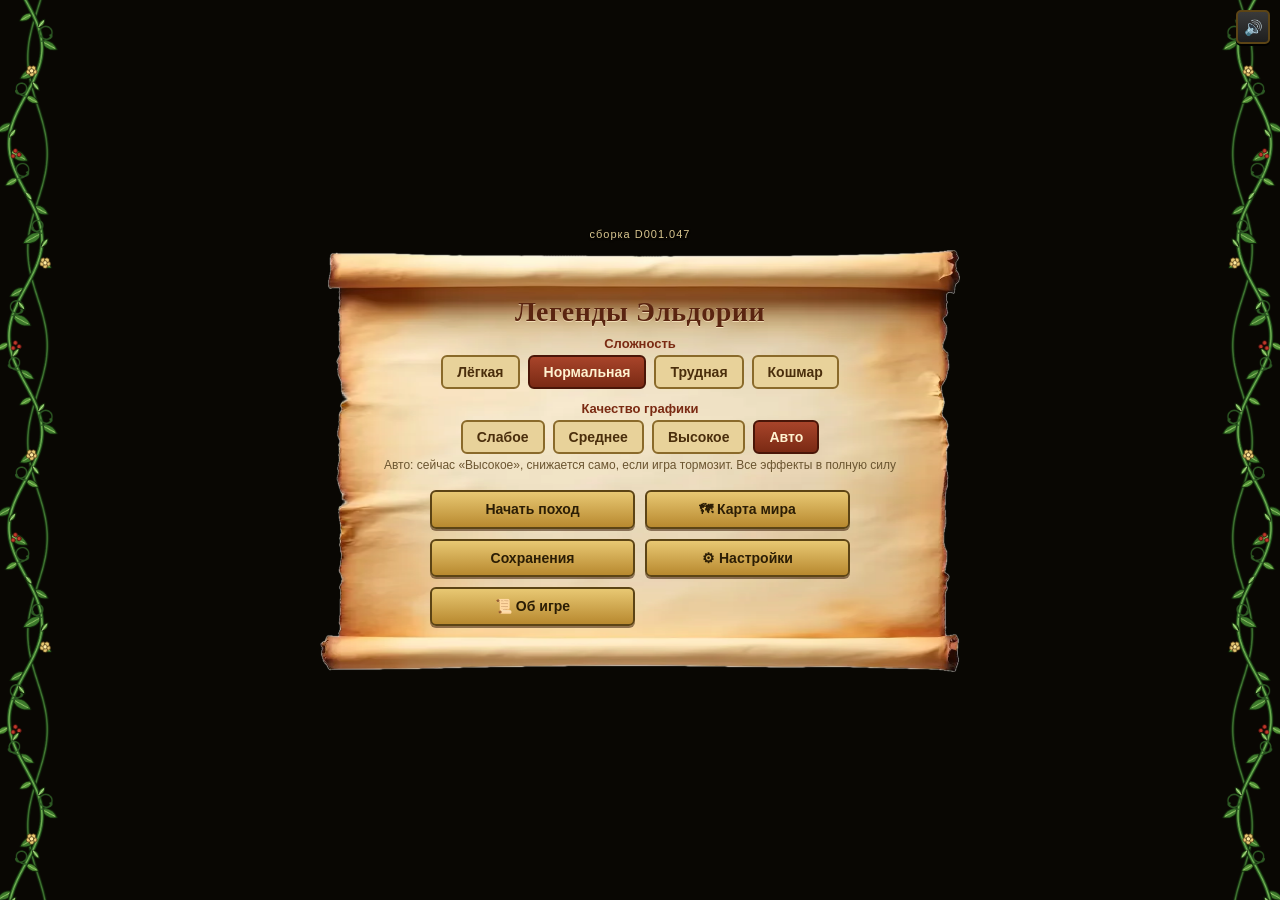
==== commit 1af72541: "D001.047: лава разной формы без контура, слоты зелий в ряд, тесты книги Co-Authored-By: Claude Sonne" ====
--- a/index.html
+++ b/index.html
@@ -240,7 +240,7 @@
   </div>
 
   <div id="startScreen" class="overlay">
-    <div id="buildTag">сборка D001.046</div>
+    <div id="buildTag">сборка D001.047</div>
     <div class="scroll"><div class="scrollIn">
     <h2>Легенды Эльдории</h2>
     <div id="introText">
@@ -1026,18 +1026,18 @@
 }
 function drawStatusHUD(){
   const f = player.fx; if(!f) return;
-  let y = UI.t+184+(player.slowT>0?24:0);
+  let y = UI.t+244+(player.slowT>0?24:0);
   for(const k of ['freeze','burn','poison']){
     if(!(f[k]>0)) continue;
     const I = STATUS_INFO[k], w = 112;
-    ctx.fillStyle = 'rgba(20,20,30,0.8)'; ctx.fillRect(UI.l+52,y,w,20); ctx.strokeStyle = I.col; ctx.lineWidth = 1; ctx.strokeRect(UI.l+52.5,y+0.5,w-1,19);
-    ctx.fillStyle = I.col; ctx.font = 'bold 11px sans-serif'; ctx.textAlign = 'left'; ctx.fillText(I.icon+' '+I.n+' '+(f[k]/1000).toFixed(1), UI.l+58, y+14);
+    ctx.fillStyle = 'rgba(20,20,30,0.8)'; ctx.fillRect(UI.l+8,y,w,20); ctx.strokeStyle = I.col; ctx.lineWidth = 1; ctx.strokeRect(UI.l+8.5,y+0.5,w-1,19);
+    ctx.fillStyle = I.col; ctx.font = 'bold 11px sans-serif'; ctx.textAlign = 'left'; ctx.fillText(I.icon+' '+I.n+' '+(f[k]/1000).toFixed(1), UI.l+14, y+14);
     y += 24;
   }
   if(player.buff.swim>0){
-    const w = 112; ctx.fillStyle = 'rgba(10,40,40,0.8)'; ctx.fillRect(UI.l+52,y,w,20); ctx.strokeStyle = '#27c9b8'; ctx.lineWidth = 1; ctx.strokeRect(UI.l+52.5,y+0.5,w-1,19);
+    const w = 112; ctx.fillStyle = 'rgba(10,40,40,0.8)'; ctx.fillRect(UI.l+8,y,w,20); ctx.strokeStyle = '#27c9b8'; ctx.lineWidth = 1; ctx.strokeRect(UI.l+8.5,y+0.5,w-1,19);
     const blink = player.buff.swim<6000 && Math.floor(Date.now()/250)%2===0;
-    ctx.fillStyle = blink ? '#ff8a6a' : '#27c9b8'; ctx.font = 'bold 11px sans-serif'; ctx.textAlign = 'left'; ctx.fillText('🌊 Водоход '+(player.buff.swim/1000).toFixed(0)+' с', UI.l+58, y+14);
+    ctx.fillStyle = blink ? '#ff8a6a' : '#27c9b8'; ctx.font = 'bold 11px sans-serif'; ctx.textAlign = 'left'; ctx.fillText('🌊 Водоход '+(player.buff.swim/1000).toFixed(0)+' с', UI.l+14, y+14);
   }
 }
 function applyWebSlow(){
@@ -1053,7 +1053,7 @@
 }
 function elixLayout(){
   const list = ELIX_KEYS.filter(k=> player.elix[k]>0 || (k!=='big' && player.buff[k]>0));
-  return list.map((k,i)=>({k, x:UI.l+8, y:UI.t+202+i*40, w:36, h:36}));
+  return list.map((k,i)=>({k, x:UI.l+8+i*40, y:UI.t+202, w:36, h:36}));
 }
 function drawElixHUD(){
   const L = elixLayout();
@@ -4963,22 +4963,22 @@
       gr.addColorStop(0,'rgba(255,110,20,0.34)'); gr.addColorStop(1,'rgba(255,110,20,0)');
       g.fillStyle = gr; g.fillRect(cx-52,cy-52,104,104);
     }
-    const blob = (cx,cy,rad,sd)=>{                                  // неровное пятно без прямых углов
-      const N = 12, pts = [];
-      for(let i=0;i<N;i++){ const a = i/N*Math.PI*2, r = rad*(0.78+0.42*hash2(sd,i,710)); pts.push([cx+Math.cos(a)*r, cy+Math.sin(a)*r]); }
+    const blob = (cx,cy,rad,sd)=>{                                  // неровное вытянутое пятно: у каждого своя форма, без контура
+      const N = 16, pts = [], rot = hash2(sd,1,711)*6.28, sx = 0.75+0.7*hash2(sd,2,712), sy = 0.75+0.5*hash2(sd,3,713), cr = Math.cos(rot), sr = Math.sin(rot);
+      for(let i=0;i<N;i++){ const a = i/N*Math.PI*2, r = rad*(0.62+0.7*hash2(sd,i,710)), px = Math.cos(a)*r*sx, py = Math.sin(a)*r*sy; pts.push([cx+px*cr-py*sr, cy+px*sr+py*cr]); }
       g.beginPath(); g.moveTo((pts[0][0]+pts[N-1][0])/2,(pts[0][1]+pts[N-1][1])/2);
       for(let i=0;i<N;i++){ const a = pts[i], b = pts[(i+1)%N]; g.quadraticCurveTo(a[0],a[1],(a[0]+b[0])/2,(a[1]+b[1])/2); }
       g.closePath(); g.fill();
     };
-    for(const [rad,col,dx] of [[21,'rgba(120,34,10,0.85)',0],[17,'#c43a0a',1]]){
+    for(const [rad,col,dx] of [[22,'rgba(255,92,24,0.30)',0],[18,'#c43a0a',1],[11,'#e8620f',2]]){
       g.fillStyle = col;
       for(let ty=0;ty<L.height;ty++) for(let tx=0;tx<L.width;tx++){
         if(!isL(tx,ty)) continue;
-        const sd = tx*131+ty*17+dx, jx = (hash2(tx,ty,720)-0.5)*7, jy = (hash2(tx,ty,721)-0.5)*7, cx = tx*TILE+16+jx, cy = ty*TILE+16+jy;
-        blob(cx,cy,rad*(0.92+0.2*hash2(tx,ty,722)),sd);
-        if(isL(tx+1,ty)) blob(tx*TILE+32+(hash2(tx,ty,723)-0.5)*5,ty*TILE+16+(hash2(tx,ty,724)-0.5)*8,rad*0.86,sd+5);
-        if(isL(tx,ty+1)) blob(tx*TILE+16+(hash2(tx,ty,725)-0.5)*8,ty*TILE+32+(hash2(tx,ty,726)-0.5)*5,rad*0.86,sd+9);
-        if(isL(tx+1,ty+1) && isL(tx+1,ty) && isL(tx,ty+1)) blob(tx*TILE+32,ty*TILE+32,rad*0.8,sd+13);
+        const sd = tx*131+ty*17+dx, jx = (hash2(tx,ty,720)-0.5)*9, jy = (hash2(tx,ty,721)-0.5)*9, cx = tx*TILE+16+jx, cy = ty*TILE+16+jy;
+        blob(cx,cy,rad*(0.9+0.28*hash2(tx,ty,722)),sd);
+        if(isL(tx+1,ty)) blob(tx*TILE+32+(hash2(tx,ty,723)-0.5)*6,ty*TILE+16+(hash2(tx,ty,724)-0.5)*10,rad*0.9,sd+5);
+        if(isL(tx,ty+1)) blob(tx*TILE+16+(hash2(tx,ty,725)-0.5)*10,ty*TILE+32+(hash2(tx,ty,726)-0.5)*6,rad*0.9,sd+9);
+        if(isL(tx+1,ty+1) && isL(tx+1,ty) && isL(tx,ty+1)) blob(tx*TILE+32,ty*TILE+32,rad*0.85,sd+13);
       }
     }
     for(let ty=0;ty<L.height;ty++) for(let tx=0;tx<L.width;tx++){
@@ -4988,7 +4988,6 @@
         const px = tx*TILE+4+R(i*3)*24, py = ty*TILE+4+R(i*3+1)*24, r = 2.5+R(i*3+2)*4.5;
         g.fillStyle = R(i+20)<0.5 ? 'rgba(255,150,30,0.8)' : 'rgba(255,214,90,0.7)'; g.beginPath(); g.arc(px,py,r,0,Math.PI*2); g.fill();
       }
-      if(R(40)<0.5){ g.fillStyle='#3a110a'; g.beginPath(); g.ellipse(tx*TILE+6+R(41)*20,ty*TILE+6+R(42)*20,3+R(43)*3,2+R(44)*2,R(45)*3,0,Math.PI*2); g.fill(); }
     }
   }
   // стены: тёмная масса + валуны
@@ -5088,7 +5087,7 @@
     const cx = x*TILE-camX+16, cy = y*TILE-camY+16;
     ctx.fillStyle = 'rgba(255,224,100,'+a+')'; circ(cx+Math.sin(ph*0.7)*5, cy+Math.cos(ph*0.9)*5, 9); ctx.fill();
     const b = (now*0.5+h*3)%1;
-    if(b<0.5){ ctx.strokeStyle = 'rgba(255,240,160,'+(0.8*(1-b*2))+')'; ctx.lineWidth = 1.2; circ(cx+(h-0.5)*16, cy+(hash2(x,y,901)-0.5)*16, 1+b*7); ctx.stroke(); }
+    if(b<0.5){ ctx.fillStyle = 'rgba(255,236,140,'+(0.35*(1-b*2))+')'; circ(cx+(h-0.5)*16, cy+(hash2(x,y,901)-0.5)*16, 1+b*6); ctx.fill(); }
   }
 }
 function drawDungeonGround(camX,camY){
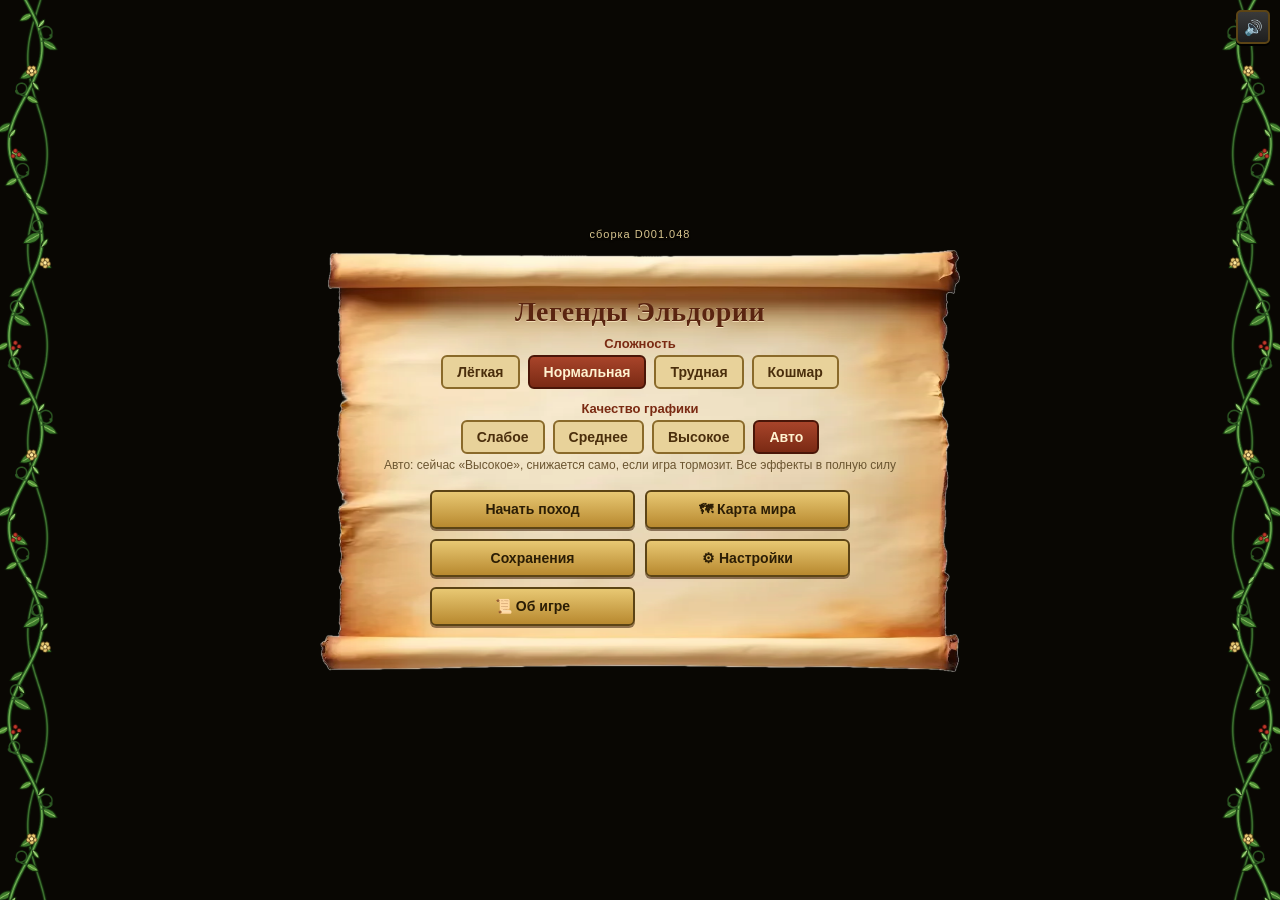
==== commit ad8b8a87: "Дикие земли, отряд наёмников, поручения гильдии, опасности местности, F3 и песочница (сборка D001.04" ====
--- a/index.html
+++ b/index.html
@@ -240,13 +240,14 @@
   </div>
 
   <div id="startScreen" class="overlay">
-    <div id="buildTag">сборка D001.047</div>
+    <div id="buildTag">сборка D001.048</div>
     <div class="scroll"><div class="scrollIn">
     <h2>Легенды Эльдории</h2>
     <div id="introText">
     <p>Огромный открытый мир ждёт вас. Исследуйте леса и равнины, найдите вход в <b>тёмную пещеру</b> — в её глубине есть спуск в логово,
     сражайтесь с волками, скелетами и слизнями, собирайте золото и эликсиры.
     Путь лежит через цепочку мест, и между каждыми двумя из них стоит отдельное <b>логово с боссом</b>. Проход дальше открывается, когда босс повержен. Днём и ночью, в дождь, туман и метель вас ждут новые враги. В углу карты стоит <b>торговая лавка</b>: покупайте и продавайте оружие, броню и зелья. Есть и <b>Город Лиссарен</b> — с трактиром, лавкой «Дымный Тигель» и рынком; его ворота стоят где-то на поверхности. Ищите <b>тайные места</b>: сундуки, ключи к запертым сундукам и скрытые пещеры (они появляются на карте, когда вы подходите близко). На поверхности можно встретить караванщика Хазима, целительницу Айлун — и попасть в засаду. Игра сохраняется автоматически.</p>
+    <p style="font-size:13px">После победы над Мортраксом на поверхности открываются <b>врата Диких земель</b> — бесконечного края из соседних земель: чем дальше от врат, тем сильнее враги и богаче добыча. В трактире можно собрать <b>отряд наёмников</b>, а у торговца всегда есть новые <b>поручения гильдии</b>. Берегитесь опасностей местности: гейзеров, зыбучих песков, мороза, топей и камнепадов.</p>
     <p style="font-size:13px">Карта и местность скрыты туманом: он рассеивается, когда вы подходите. Торговые лавки есть в углу карты, в Пустоши Зарахаб, Крае Белого Эха, на Погосте и в Дебрях.</p>
     <p><b>WASD</b> / стрелки — движение &nbsp;|&nbsp; <b>ПРОБЕЛ</b> — атака (удерживайте — мощный удар) &nbsp;|&nbsp; <b>E</b> — выпить эликсир здоровья &nbsp;|&nbsp; <b>1</b> — большой эликсир, <b>2–5</b> — зелья (скорость, сила, стойкость, водоход) &nbsp;|&nbsp; <b>ESC</b> — меню<br><b>Shift</b> — рывок &nbsp;|&nbsp; <b>Q</b> — вихрь &nbsp;|&nbsp; <b>R</b> — щит &nbsp;|&nbsp; <b>I</b> — герой (навыки и снаряжение)</p>
     <p style="font-size:12px">Совет: не сражайтесь с несколькими врагами сразу на низком уровне. Эликсиры лечат 30 HP, уровень повышает здоровье и урон. Чем ближе враг, тем сильнее удар.</p>
@@ -851,8 +852,8 @@
 const WEAPON_UNLOCK = { sword:0, spear:1, bow:2, axe:3, crossbow:4, musket:5, dagger:2, hammer:6, staff:7 };
 const BOSS_NAME_BY_STAGE = ['Мортракс','Шелиба','Ноктурн','Игнаррок','Хар-Атеп','Криомир','Морвейн','Ольхарон','Вархаал','Эфирий'];
 const ARMOR_UNLOCK = { none:0, leather:0, chain:1, plate:2 };
-function armorUnlocked(id){ return (ARMOR_UNLOCK[id]||0) <= storyStage(); }
-function weaponUnlocked(id){ return (WEAPON_UNLOCK[id]||0) <= storyStage(); }
+function armorUnlocked(id){ return sandboxOn() || (ARMOR_UNLOCK[id]||0) <= storyStage(); }
+function weaponUnlocked(id){ return sandboxOn() || (WEAPON_UNLOCK[id]||0) <= storyStage(); }
 function weaponLockText(id){ const n = WEAPON_UNLOCK[id]||0; return '🔒 После победы над стражем №'+n+': '+BOSS_NAME_BY_STAGE[n-1]; }
 
 // ---------- Броня ----------
@@ -878,7 +879,7 @@
 };
 function incomingDamage(d){
   const red = Math.min(0.85, ARMORS[player.armor].reduce + gearStat('def')/100);
-  return Math.max(1, Math.round(d * (1-red) * (player.shield>0 ? 0.2 : 1) * (player.buff.guard>0 ? 0.5 : 1) * (player.sb && player.sb.might==='b' ? 0.88 : 1) * diffMul('dmg') * dailyMul('inn')));
+  return Math.max(1, Math.round(d * (1-red) * (player.shield>0 ? 0.2 : 1) * (player.buff.guard>0 ? 0.5 : 1) * (player.sb && player.sb.might==='b' ? 0.88 : 1) * diffMul('dmg') * dailyMul('inn') * partyGuardMul()));
 }
 function playerDamage(){ return Math.round(player.atk * WEAPONS[player.weapon].mult * weaponMul() * (1 + (gearStat('dmg') + 6*player.skills.might + (player.buff.might>0 ? 50 : 0))/100) * (player.counterT>0 ? 1.5 : 1)); }
 
@@ -1949,7 +1950,7 @@
   fullInvNoticeTimer = 0;
   resetHero();
   resetEnv();
-  ensureMetaWorld(world); ensureMapExtras(world); ensureHerbs(world); ensureNewPlayerFields(); storiesEnsure();
+  ensureMetaWorld(world); ensureMapExtras(world); ensureHerbs(world); ensureNewPlayerFields(); storiesEnsure(); extEnsureWorld(world);
 }
 
 // старые сохранения: достраиваем новые уровни и спуск из Провала
@@ -2184,7 +2185,7 @@
   if(!world.town || !world.house1 || !world.house2) Object.assign(world, makeTownSet());
   if(world.overworld && !world.overworld.entrances.some(en=>en.dungeon==='town')) placeTownGate(world.overworld, world.overworld.entrances[0]);
   for(const id of CHAIN) if(!world[id]) world[id] = genLoc(id);
-  ensureSecrets(world); ensureAirWater(world); ensurePOIs(world); ensureMetaWorld(world); ensureMapExtras(world); ensureHerbs(world);
+  ensureSecrets(world); ensureAirWater(world); ensurePOIs(world); ensureMetaWorld(world); ensureMapExtras(world); ensureHerbs(world); extEnsureWorld(world);
 }
 
 const CHAIN = ['lair1','dungeon1','lair2','dungeon3','lair3','lava','lair4','desert','lair5','ice','lair6','grave','lair7','jungle','lair8','city','lair9','manor','lair10'];
@@ -2493,6 +2494,7 @@
 };
 function questKill(type){
   const q = player.quest; if(!q || q.done) return;
+  if(q.gen){ genQuestKill(type); return; }
   const d = QUESTS[q.id]; if(!d || d.type!==type) return;
   q.progress = Math.min(d.target, q.progress+1);
   if(q.progress>=d.target){ q.done = true; addNote('📜 Задание выполнено: «'+d.name+'». Вернитесь к торговцу!', '#7fe07f'); SFX.play('levelup'); }
@@ -2506,7 +2508,7 @@
   questKill(e.type); if(player.codex){ player.codex.e[e.type] = 1; player.codex.k[e.type] = (player.codex.k[e.type]||0)+1; }
   maybeDropGear(e); maybeDropElixir(e);
   addNote(`Повержен враг: +${gx} опыта, +${gg} золота`, '#e0c96a');
-  if(BOSS_TYPES.includes(e.type) && !loc.arena){
+  if(BOSS_TYPES.includes(e.type) && !loc.arena && !loc.wild){
     if(e.type==='phantom') loc.items.push(makeItem('treasure', e.x, e.y));
     else if(loc.portal){
       loc.grid[loc.portal.ty][loc.portal.tx]='v'; loc.portal.open=true;
@@ -2742,6 +2744,7 @@
 }
 
 function onPlayerDeath(){
+  if(sandboxOn()){ player.hp = player.maxHp; player.invuln = 1000; addNote('🧪 Песочница: герой бессмертен', '#e8c8ff'); return; }
   setTimeout(renderDiff,0);
   gameState='dead'; showDeathTip();
   SFX.play('death');
@@ -5350,7 +5353,7 @@
     drawHPBar(sx, sy-8-lift, e.w, 4, e.hp/e.maxHp, isBoss?'#ff5050':'#e05a5a');
     if(isBoss){
       ctx.fillStyle='#fff'; ctx.font='10px sans-serif'; ctx.textAlign='center';
-      ctx.fillText(BOSS_LABEL[e.type], sx+e.w/2, sy-12-lift);
+      ctx.fillText(e.label||BOSS_LABEL[e.type], sx+e.w/2, sy-12-lift);
     }
   }
 
@@ -5390,6 +5393,7 @@
   drawHUD();
   drawSkillBar(); drawElixHUD();
   if(loc.type==='overworld') drawMinimap();
+  extHUD();
   if(restFade>0){ const p = restFade/1400; ctx.fillStyle = 'rgba(4,4,12,'+(0.92*(1-Math.abs(2*p-1)))+')'; ctx.fillRect(0,0,canvas.width,canvas.height); }
 }
 
@@ -5464,7 +5468,7 @@
   ctx.font='bold 14px sans-serif';
   const locName2 = getLocName(loc) + atmoLabel();
   const bw = Math.max(150, ctx.measureText(locName2).width+28);
-  const mmRight = UI.l + 246 + (loc.type==='overworld' ? minimapSize()+6 : 0);
+  const mmRight = UI.l + 246 + (loc.type==='overworld' ? minimapSize()+6 : loc.wild ? 7*13+10 : 0);
   const Lb = mmRight + 8, Rb = canvas.width - UI.r - 260;
   const fits = (Rb-Lb) >= 270;                      // иначе — под верхним рядом
   const cxA = fits ? (Lb+Rb)/2 : canvas.width/2;
@@ -6893,9 +6897,9 @@
 function loop(now){
   const dt = Math.min(0.05, (now-lastTime)/1000);
   autoQualityTick(now-lastTime, gameState==='playing' && !document.hidden);
-  lastTime = now;
-  update(dt);
-  draw();
+  const frameMs = now-lastTime; lastTime = now;
+  const t0 = performance.now(); update(dt); const t1 = performance.now(); draw(); drawPerf();
+  perfRec(frameMs, t1-t0, performance.now()-t1);
   heroBtn.classList.toggle('hidden', gameState!=='playing' && gameState!=='hero');
   codexBtn.classList.toggle('hidden', gameState!=='playing' && gameState!=='codex');
   questBtn.classList.toggle('hidden', gameState!=='playing' && gameState!=='journal');
@@ -6975,6 +6979,7 @@
   player.elix = {big:0,speed:0,might:0,guard:0,swim:0}; player.buff = {speed:0,might:0,guard:0,swim:0}; player.slowT = 0; player.boots = false; player.fx = {freeze:0,freezeImm:0,burn:0,burnDps:0,poison:0,poisonDps:0,acc:0};
   aoes.length = 0;
   player.sb = {}; player.mats = {scrap:0,essence:0,crystal:0,herb:0,fish:0}; player.ach = {}; player.stat = {}; player.comp = null; player.secrets = {}; player.stash = []; player.forks = {}; player.home = false; player.pet = null; player.daily = {}; player.ngp = ngpKeep; player.visited = {overworld:1}; player.track = 'main'; player.stories = {}; player.dashHit = [];
+  player.mercs = []; player.genq = null; player.wild = null; player.bhSeen = {}; player.cold = 0; player.sinkT = 0;
 }
 function gearStat(k){
   let v = 0; for(const s in player.gear){ const g = player.gear[s]; if(g && g.stats[k]) v += g.stats[k]; }
@@ -7649,7 +7654,7 @@
 const SAVE_KEY = 'eldoria_save_v1';                      // автосохранение
 const SLOT_KEYS = ['eldoria_slot_1','eldoria_slot_2','eldoria_slot_3'];   // ручные слоты
 try{ localStorage.setItem('__eldoria_t','1'); localStorage.removeItem('__eldoria_t'); storageOK=true; }catch(e){ storageOK=false; }
-const PLAYER_KEYS = ['forks','stash','home','pet','daily','secrets','ach','stat','ngp','comp','x','y','dir','hp','maxHp','atk','level','xp','xpNext','gold','potions','vkeys','weapon','owned','armor','ownedArmor','quest','questsDone','sp','skills','gear','bag','wLvl','ench','elix','codex','boots','sb','mats','visited','track','stories'];
+const PLAYER_KEYS = ['mercs','genq','wild','bhSeen','forks','stash','home','pet','daily','secrets','ach','stat','ngp','comp','x','y','dir','hp','maxHp','atk','level','xp','xpNext','gold','potions','vkeys','weapon','owned','armor','ownedArmor','quest','questsDone','sp','skills','gear','bag','wLvl','ench','elix','codex','boots','sb','mats','visited','track','stories'];
 const savesBtn = document.getElementById('savesBtn');
 const loadBtn = document.getElementById('loadBtn');
 const saveInfoEl = document.getElementById('saveInfo');
@@ -7878,7 +7883,7 @@
 function renderQuests(){
   const act = player.quest;
   for(const id of Object.keys(QUESTS)){
-    const d = QUESTS[id];
+    const d = QUESTS[id]; if(d.gen) continue;
     const reward = 'Награда: '+d.gold+' ◆'+(d.potions ? ' и '+d.potions+' зел.' : '');
     let btn, extra = '', extraBtn = null;
     if(player.questsDone && player.questsDone[id]) btn = shopButton('Выполнено ✓', null, true);
@@ -7898,6 +7903,7 @@
     }
     shopRow(d.name, d.desc+' '+reward+extra, extraBtn ? [btn, extraBtn] : [btn]);
   }
+  renderGenQuests();
 }
 function elixShopRow(k){
       const d = ELIX[k], price = Math.round(d.price*shopMul());
@@ -8021,7 +8027,7 @@
 // ======================= Достижения и «Новая игра+», арена, напарник, рыбалка, травы и варка =======================
 let ngpKeep = 0, lairHit = false, achAcc = 0, herbAcc = 0;
 const NGP_KEY = 'eldoria_ngp';
-const NGP_KEYS = ['maxHp','atk','level','xp','xpNext','gold','potions','weapon','owned','armor','ownedArmor','sp','skills','gear','bag','wLvl','ench','elix','codex','boots','sb','mats','ach','stat','comp','stash','home','pet','daily'];
+const NGP_KEYS = ['maxHp','atk','level','xp','xpNext','gold','potions','weapon','owned','armor','ownedArmor','sp','skills','gear','bag','wLvl','ench','elix','codex','boots','sb','mats','ach','stat','comp','stash','home','pet','daily','mercs'];
 function ngMul(){ return 1+0.4*(player.ngp||0); }
 
 function ensureMetaFields(){
@@ -8225,7 +8231,7 @@
     const C = COMP[k], S = compStats(k), here = currentLocId==='house1';
     jRow(C.name+' — '+C.price+' ◆', C.desc+' Здоровье '+S.maxHp+', урон '+S.dmg+'.'+(c ? ' Новый наёмник заменит текущего.' : ''), [shopButton(here ? 'Нанять — '+C.price+' ◆' : 'В трактире', ()=>{ if(hireComp(k)) renderJournal('Наёмник теперь с вами.'); }, !here || player.gold<C.price || (c && c.type===k))]);
   }
-  renderRecords(); renderForkSection();
+  renderMercSection(); renderRecords(); renderForkSection();
 }
 function compSpawn(){
   const S = compStats(player.comp.type), pcx = player.x+player.w/2, pcy = player.y+player.h/2;
@@ -8445,14 +8451,14 @@
   }
 }
 function metaEnter(prev){
-  fish = null; compObj = null; lairHit = false; enterE();
+  fish = null; compObj = null; lairHit = false; enterE(); mercObjs.clear(); bev.length = 0; bhCd = 5;
   if(prev && prev.arena && prev.run){ prev.run = null; prev.enemies.length = 0; addNote('🏟 Испытание закончено', '#c8c8c8'); }
 }
 function metaTick(dt){
   achAcc += dt; if(achAcc>1){ achAcc = 0; achCheck(); }
-  arenaTick(dt); compTick(dt); fishTick(dt); herbTick(dt); extraTick(dt);
-}
-function drawMeta(camX, camY){ drawSeason(); drawCompanion(camX, camY); drawFishing(camX, camY); drawExtra(camX, camY); }
+  arenaTick(dt); compTick(dt); fishTick(dt); herbTick(dt); extraTick(dt); extTick(dt);
+}
+function drawMeta(camX, camY){ drawSeason(); drawCompanion(camX, camY); drawFishing(camX, camY); drawExtra(camX, camY); extDraw(camX, camY); }
 // ======================= Сезоны, секретные боссы, настройки, подсказки в бою, код переноса =======================
 const SET_KEY = 'eldoria_settings', TIPS_KEY = 'eldoria_tips';
 const SET = { music:1, sfx:1, shake:true, nums:false, tips:true, season:true, lefty:false, ctrl:1 };
@@ -8683,6 +8689,8 @@
   box.appendChild(row('Сезонные эффекты', toggle('season','Вкл','Выкл')));
   box.appendChild(row('Управление на экране', toggle('lefty','Для левши','Для правши')));
   box.appendChild(row('Размер кнопок', slider('ctrl',0.8,1.3,0.1)));
+  box.appendChild(row('Панель FPS (на ПК — клавиша F3)', toggle('perf','Вкл','Выкл')));
+  box.appendChild(row('Режим песочницы: бессмертие и всё снаряжение', toggle('sandbox','Вкл','Выкл')));
   const note = document.createElement('p'); note.style.cssText = 'font-size:12px;color:#a89d78;max-width:420px;margin:4px 0 0'; note.textContent = 'Настройки хранятся на этом устройстве. Графика и сложность — на главном экране.';
   const back = document.createElement('button'); back.className = 'startBtn'; back.textContent = 'Назад';
   back.addEventListener('click', ()=>{ settingsScreen.classList.add('hidden'); startScreenEl.classList.remove('hidden'); });
@@ -9198,7 +9206,7 @@
   }
 }
 function entranceGate(id){
-  const d = world[id]; if(d && d.reqStage && storyStage()<d.reqStage){ addNote('🚫 '+d.reqText, '#e07f7f'); SFX.play('deny'); transitionCooldown = 2500; return true; }
+  const d = world[id]; if(d && d.reqStage && storyStage()<d.reqStage && !sandboxOn()){ addNote('🚫 '+d.reqText, '#e07f7f'); SFX.play('deny'); transitionCooldown = 2500; return true; }
   return false;
 }
 function placesTickB(dt){
@@ -9369,6 +9377,7 @@
   add('📜 Журнал', ()=>questBtn.click());
   add('🎒 Герой'+(player.sp>0 ? ' ★' : ''), ()=>heroBtn.click());
   add('📖 Энциклопедия', ()=>codexBtn.click());
+  if(sandboxOn()) add('🧪 Песочница', ()=>openSandbox());
   add(SFX.muted ? '🔇 Звук выкл.' : '🔊 Звук вкл.', ()=>soundBtn.click());
   add(document.fullscreenElement || document.webkitFullscreenElement ? '🗗 Окно' : '⛶ Полный экран', ()=>fullscreenBtn.click());
   add('🚪 Выйти в меню', ()=>menuBtn.click());
@@ -9468,6 +9477,1033 @@
   }
 }
 new MutationObserver(()=>{ if(!winEl.classList.contains('hidden') && !fwRun){ fwRun = true; fwT = 0; requestAnimationFrame(fwLoop); } }).observe(winEl, {attributes:true, attributeFilter:['class']});
+// ======================= Панель производительности (F3) и режим песочницы =======================
+// F3 (или «Панель FPS» в настройках) показывает FPS, время обновления и отрисовки кадра и число объектов.
+// Песочница (в настройках): герой бессмертен, всё снаряжение открыто, в меню паузы — кнопки для проверки уровней.
+const PERF_N = 90;
+const PERF = { on:false, i:0, n:0, fr:new Float32Array(PERF_N), up:new Float32Array(PERF_N), dr:new Float32Array(PERF_N) };
+if(SET.perf===undefined) SET.perf = false;
+if(SET.sandbox===undefined) SET.sandbox = false;
+(function(){ try{ const o = JSON.parse(localStorage.getItem(SET_KEY)); if(o){ if(typeof o.perf==='boolean') SET.perf = o.perf; if(typeof o.sandbox==='boolean') SET.sandbox = o.sandbox; } }catch(e){} })();
+function perfShown(){ return PERF.on || !!SET.perf; }
+function perfRec(frameMs, upMs, drMs){
+  const i = PERF.i; PERF.fr[i] = frameMs; PERF.up[i] = upMs; PERF.dr[i] = drMs;
+  PERF.i = (i+1)%PERF_N; PERF.n = Math.min(PERF_N, PERF.n+1);
+}
+function perfStats(){
+  const n = PERF.n; if(!n) return {fps:0, low:0, up:0, dr:0};
+  let fr = 0, up = 0, dr = 0, worst = 0;
+  for(let i=0;i<n;i++){ fr += PERF.fr[i]; up += PERF.up[i]; dr += PERF.dr[i]; if(PERF.fr[i]>worst) worst = PERF.fr[i]; }
+  return { fps: fr>0 ? 1000*n/fr : 0, low: worst>0 ? 1000/worst : 0, up: up/n, dr: dr/n };
+}
+function perfCounts(){
+  const alive = loc ? loc.enemies.filter(e=>e.hp>0).length : 0;
+  return { enemies:alive, shots:eshots.length+arrows.length, parts:particles.length, items:loc ? loc.items.length : 0, party:partyAlive().length };
+}
+function drawPerf(){
+  if(!perfShown() || gameState==='start' || !loc) return;
+  const s = perfStats(), c = perfCounts();
+  const lines = [
+    ['FPS '+s.fps.toFixed(0)+'  (мин. '+s.low.toFixed(0)+')', s.fps>=50 ? '#7fe07f' : s.fps>=30 ? '#ffd34a' : '#ff6a5a'],
+    ['Обновление '+s.up.toFixed(2)+' мс', s.up<4 ? '#cfe8ff' : '#ffb08a'],
+    ['Отрисовка '+s.dr.toFixed(2)+' мс', s.dr<10 ? '#cfe8ff' : '#ffb08a'],
+    ['Враги '+c.enemies+' · снаряды '+c.shots, '#e8dcc0'],
+    ['Частицы '+c.parts+' · предметы '+c.items, '#e8dcc0'],
+    ['Карта '+loc.width+'×'+loc.height+' · '+currentLocId+(loc.wild ? ' '+loc.wild.rx+','+loc.wild.ry : ''), '#e8dcc0'],
+    ['Качество: '+(QLEVELS[quality] ? QLEVELS[quality].name : quality)+(autoQ ? ' (авто)' : '')+' · отряд '+c.party, '#e8dcc0']
+  ];
+  const x = UI.l+8, w = 214, lh = 14, h = lines.length*lh+10, y = Math.max(UI.t+212, Math.round(canvas.height*0.45)-h/2);
+  ctx.save(); ctx.fillStyle = 'rgba(8,10,14,0.72)'; ctx.fillRect(x, y, w, h); ctx.strokeStyle = 'rgba(160,200,255,0.35)'; ctx.lineWidth = 1; ctx.strokeRect(x+0.5, y+0.5, w-1, h-1);
+  ctx.font = '11px monospace'; ctx.textAlign = 'left'; ctx.textBaseline = 'top';
+  lines.forEach((l,i)=>{ ctx.fillStyle = l[1]; ctx.fillText(l[0], x+6, y+5+i*lh); });
+  // график времени кадра: зелёная линия — 60 FPS
+  const gx = x+w+4, gw = 90, gh = 40;
+  ctx.fillStyle = 'rgba(8,10,14,0.6)'; ctx.fillRect(gx, y, gw, gh);
+  ctx.strokeStyle = 'rgba(127,224,127,0.6)'; ctx.beginPath(); ctx.moveTo(gx, y+gh-16.7*gh/50); ctx.lineTo(gx+gw, y+gh-16.7*gh/50); ctx.stroke();
+  ctx.strokeStyle = '#ffd34a'; ctx.beginPath();
+  for(let k=0;k<PERF.n;k++){ const i = (PERF.i-PERF.n+k+PERF_N)%PERF_N, px = gx+k*gw/PERF_N, py = y+gh-Math.min(50,PERF.fr[i])*gh/50; if(k) ctx.lineTo(px,py); else ctx.moveTo(px,py); }
+  ctx.stroke(); ctx.restore();
+}
+window.addEventListener('keydown', e=>{ if(e.code==='F3'){ e.preventDefault(); PERF.on = !PERF.on; } });
+
+// ---------- песочница ----------
+function sandboxOn(){ return !!SET.sandbox; }
+function devTick(dt){
+  if(!sandboxOn()) return;
+  if(player.hp<player.maxHp) player.hp = player.maxHp;
+  player.fx.burn = 0; player.fx.poison = 0;
+}
+function drawSandboxTag(){
+  if(!sandboxOn() || gameState==='start') return;
+  ctx.save(); ctx.font = 'bold 11px sans-serif'; ctx.textAlign = 'left'; ctx.textBaseline = 'top';
+  const t = '🧪 ПЕСОЧНИЦА', w = ctx.measureText(t).width+14, x = UI.l+10, y = UI.t+188;
+  ctx.fillStyle = 'rgba(60,20,90,0.75)'; ctx.fillRect(x, y, w, 16); ctx.fillStyle = '#e8c8ff'; ctx.fillText(t, x+7, y+2); ctx.restore();
+}
+const sandboxScreen = document.createElement('div');
+sandboxScreen.id = 'sandboxScreen'; sandboxScreen.className = 'overlay hidden'; gameWrapEl.appendChild(sandboxScreen);
+function closeSandbox(){ sandboxScreen.classList.add('hidden'); if(gameState==='sandbox') gameState = 'playing'; for(const k in keys) keys[k] = false; }
+const SANDBOX_ACTS = [
+  ['◆ +1000 золота', ()=>{ player.gold += 1000; return '+1000 золота'; }],
+  ['★ +1 уровень', ()=>{ player.xp = player.xpNext; while(player.xp>=player.xpNext) playerLevelUp(); return 'Уровень '+player.level; }],
+  ['⚔ Всё оружие и броня', ()=>{ for(const k in WEAPONS) player.owned[k] = true; for(const k in ARMORS) player.ownedArmor[k] = true; return 'Всё оружие и броня в инвентаре — выбирайте в лавке'; }],
+  ['⚗ Эликсиры и зелья', ()=>{ player.potions = POTION_MAX; for(const k of ELIX_KEYS) player.elix[k] = ELIX_MAX; return 'Сумка эликсиров и зелий полна'; }],
+  ['☠ Победить врагов вокруг', ()=>{ let n = 0; const pcx = player.x+player.w/2, pcy = player.y+player.h/2; for(const e of loc.enemies.slice()) if(e.hp>0 && Math.hypot(e.x-pcx, e.y-pcy)<700){ e.hp = 0; killEnemy(e); n++; } return 'Побеждено врагов: '+n; }],
+  ['🗺 В Дикие земли', ()=>{ wildEnter(); return null; }],
+  ['🏠 На поверхность', ()=>{ const ow = world.overworld; goTo('overworld', ow.spawn.x, ow.spawn.y, 'Вы на поверхности'); return null; }]
+];
+function openSandbox(msg){
+  if(gameState!=='playing' && gameState!=='sandbox') return;
+  gameState = 'sandbox'; for(const k in keys) keys[k] = false;
+  sandboxScreen.innerHTML = '<h2>🧪 Песочница</h2><p style="font-size:13px;color:#cbb8e8;max-width:440px;margin:0 0 8px">Герой бессмертен, всё снаряжение открыто. Режим выключается в настройках главного меню.</p>';
+  if(msg){ const m = document.createElement('p'); m.style.cssText = 'color:#ffd34a;font-size:13px;margin:0 0 6px'; m.textContent = msg; sandboxScreen.appendChild(m); }
+  const grid = document.createElement('div'); grid.className = 'btnRow menuGrid';
+  for(const [label, fn] of SANDBOX_ACTS){
+    const b = document.createElement('button'); b.className = 'startBtn'; b.textContent = label;
+    b.addEventListener('click', ()=>{ const r = fn(); saveGame(); if(r===null) closeSandbox(); else openSandbox(r); });
+    grid.appendChild(b);
+  }
+  const back = document.createElement('button'); back.className = 'startBtn'; back.textContent = '▶ Продолжить'; back.addEventListener('click', closeSandbox); grid.appendChild(back);
+  sandboxScreen.appendChild(grid); sandboxScreen.classList.remove('hidden');
+}
+// ======================= Опасности местности =======================
+// Каждая местность опасна по-своему: гейзеры в Кузнях, зыбучие пески в пустыне, мороз во льдах (греться у костров),
+// руки мертвецов на погосте, ядовитые топи в джунглях, камнепады в Провале. Опасность всегда заранее подсвечена.
+const BH = {
+  geyser:   {note:'🌋 Земля дрожит: оранжевый круг — сейчас ударит огненный гейзер. Отойдите!', col:'255,110,30'},
+  quicksand:{note:'🏜 Тёмные воронки — зыбучие пески: в них вязнут ноги, а если стоять, засосёт.', col:'150,110,50'},
+  frost:    {note:'❄ Лютый мороз: шкала холода растёт. Грейтесь у костров, иначе начнёте замерзать.', col:'150,210,255'},
+  hands:    {note:'🪦 Из могил тянутся руки мертвецов: фиолетовый круг — они хватают за ноги.', col:'170,120,220'},
+  bog:      {note:'🐸 Зелёные топи ядовиты: обходите их, иначе отравитесь.', col:'90,200,60'},
+  rocks:    {note:'🪨 С потолка сыплются камни: тёмная тень — место, куда сейчас упадёт глыба.', col:'60,50,40'}
+};
+const BH_BY_LOC = { lava:'geyser', desert:'quicksand', ice:'frost', grave:'hands', jungle:'bog', dungeon3:'rocks' };
+const BH_BY_BIOME = { ash:'geyser', desert:'quicksand', ice:'frost', grave:'hands', jungle:'bog' };
+const bev = [];                 // всплески: {x,y,r,t,dur,kind,hit}; t<0 — предупреждение
+let bhCd = 4, bhNoteCd = 0;
+function bhKind(L, id){
+  if(!L || L.safe || L.arena) return null;
+  if(L.wild) return BH_BY_BIOME[L.wild.biome] || null;
+  return BH_BY_LOC[id] || null;
+}
+function bhLevel(){ return loc.wild ? 2+loc.wild.dist*1.2 : (loc.level||1); }
+function bhSafe(x, y){                         // у выхода, у лавки и у костра опасности не возникают
+  const T = TILE;
+  if(loc.exit && Math.hypot(x-(loc.exit.tx+0.5)*T, y-(loc.exit.ty+0.5)*T) < 6*T) return true;
+  if(loc.shop && Math.hypot(x-(loc.shop.tx+0.5)*T, y-(loc.shop.ty+0.5)*T) < 6*T) return true;
+  if(loc.wildGates && loc.wildGates.some(g=>Math.hypot(x-(g.tx+0.5)*T, y-(g.ty+0.5)*T) < 5*T)) return true;
+  return false;
+}
+// статичные зоны (пески, топи) и костры — создаются один раз и живут в карте
+function ensureBiomeHazards(L, id){
+  const k = bhKind(L, id); if(!k || L.bz) return;
+  L.bz = [];
+  const W = L.width, H = L.height, T = TILE;
+  const keep = [];
+  if(L.exit) keep.push([L.exit.tx, L.exit.ty]); if(L.portal) keep.push([L.portal.tx, L.portal.ty]); if(L.shop) keep.push([L.shop.tx, L.shop.ty]);
+  for(const g of (L.wildGates||[])) keep.push([g.tx, g.ty]);
+  const sx = Math.floor(L.spawn.x/T), sy = Math.floor(L.spawn.y/T); keep.push([sx, sy]);
+  const free = (x,y,r)=>{ for(let dy=-r;dy<=r;dy++) for(let dx=-r;dx<=r;dx++){ const row = L.grid[y+dy]; if(!row || row[x+dx]!=='.') return false; } return true; };
+  const far = (x,y,d)=> keep.every(p=>Math.hypot(x-p[0],y-p[1])>=d);
+  if(k==='quicksand' || k==='bog'){
+    const n = Math.max(6, Math.round(W*H/(k==='bog' ? 420 : 520)));
+    for(let t=0; t<n*30 && L.bz.length<n; t++){
+      const x = rnd(4,W-5), y = rnd(4,H-5);
+      if(!free(x,y,1) || !far(x,y,8) || L.bz.some(z=>Math.hypot(z.x/T-x,z.y/T-y)<7)) continue;
+      L.bz.push({x:(x+0.5)*T, y:(y+0.5)*T, r:T*(1.1+Math.random()*0.8), k, s:Math.random()*6.28});
+    }
+  }
+  if(k==='frost'){
+    L.fires = [];
+    const n = Math.max(5, Math.round(W*H/900));
+    for(let t=0; t<n*40 && L.fires.length<n; t++){
+      const x = rnd(4,W-5), y = rnd(4,H-5);
+      if(!free(x,y,1) || !far(x,y,5) || L.fires.some(f=>Math.hypot(f.x/T-x,f.y/T-y)<14)) continue;
+      L.fires.push({x:(x+0.5)*T, y:(y+0.5)*T});
+    }
+    if(L.exit) L.fires.push({x:(L.exit.tx+2.5)*T, y:(L.exit.ty+1.5)*T, home:true});
+  }
+}
+function ensureBiomeHazardsAll(wd){ for(const id in wd) if(wd[id]) ensureBiomeHazards(wd[id], id); }
+
+function bhNote(k){
+  if(!player.bhSeen) player.bhSeen = {};
+  if(player.bhSeen[k]) return;
+  player.bhSeen[k] = 1; addNote(BH[k].note, '#ffd9a0'); SFX.play('portal');
+}
+function bhSpawn(k){
+  const pcx = player.x+player.w/2, pcy = player.y+player.h/2;
+  for(let tries=0; tries<12; tries++){
+    const lead = tries<6 && Math.random()<0.6, a = Math.random()*6.283, r = lead ? rndf(0,40) : rndf(50,170);
+    const x = pcx+Math.cos(a)*r+(lead ? (player.dir==='left' ? -50 : player.dir==='right' ? 50 : 0) : 0), y = pcy+Math.sin(a)*r+(lead ? (player.dir==='up' ? -50 : player.dir==='down' ? 50 : 0) : 0);
+    const tx = Math.floor(x/TILE), ty = Math.floor(y/TILE);
+    if(!loc.grid[ty] || loc.grid[ty][tx]!=='.' || bhSafe(x, y)) continue;
+    const R = k==='rocks' ? 30 : k==='geyser' ? 36 : 32, warn = k==='rocks' ? 1100 : 1000;
+    bev.push({x, y, r:R, t:-warn, warn, dur:k==='geyser' ? 1300 : 700, kind:k, hit:false});
+    return true;
+  }
+  return false;
+}
+function bhDamage(){ return Math.round(6+bhLevel()*2.6); }
+function biomeHazardsTick(dt){
+  const k = bhKind(loc, currentLocId); if(!k){ bev.length = 0; player.cold = 0; return; }
+  const ms = dt*1000, pcx = player.x+player.w/2, pcy = player.y+player.h/2;
+  bhNote(k);
+  if(k==='geyser' || k==='hands' || k==='rocks'){
+    bhCd -= dt;
+    if(bhCd<=0){
+      const lv = bhLevel(); bhCd = Math.max(2.2, (k==='hands' ? 5.5 : 4.6) - lv*0.12) + Math.random()*2;
+      bhSpawn(k); if(lv>=6 && Math.random()<0.35) bhSpawn(k);
+    }
+  }
+  for(let i=bev.length-1;i>=0;i--){
+    const h = bev[i]; h.t += ms;
+    if(h.t>=0 && !h.hit){
+      h.hit = true;
+      const inR = (x,y,extra)=>Math.hypot(x-h.x, y-h.y) < h.r+(extra||0);
+      if(h.kind==='geyser'){ SFX.play('fire'); burst(h.x, h.y, 26, {colors:['#ff7a1a','#ffd34a','#ff4a1a','#ffffff'], sp:110, up:160, g:220, life:700, size:3}); }
+      else if(h.kind==='rocks'){ SFX.play('hit'); shakeT = Math.max(shakeT, 260); burst(h.x, h.y, 18, {colors:['#7a6a5a','#4a3e34','#a89888'], sp:120, up:50, g:260, life:560, size:3}); }
+      else { SFX.play('hurt'); burst(h.x, h.y, 14, {colors:['#b088e0','#5a3a7a','#d8c8ff'], sp:60, up:70, g:120, life:520, size:2.4}); }
+      if(inR(pcx, pcy) && !(player.dashT>0)){
+        if(hurtPlayer(bhDamage())){
+          if(h.kind==='geyser') inflictStatus('burn', 2600, bhDamage());
+          if(h.kind==='hands'){ player.slowT = Math.max(player.slowT, 1600); addNote('🪦 Руки мертвецов держат вас!', '#c8a8ff'); }
+        }
+      }
+      if(h.kind!=='hands') for(const e of loc.enemies){
+        if(e.hp<=0 || BOSS_TYPES.includes(e.type)) continue;
+        if(inR(e.x+e.w/2, e.y+e.h/2, e.w/2)){ e.hp -= bhDamage()*1.5; e.hitFlash = 200; if(e.hp<=0) killEnemy(e); }
+      }
+    }
+    if(h.t>=h.dur) bev.splice(i,1);
+  }
+  // зыбучие пески и топи
+  let inZone = null;
+  for(const z of (loc.bz||[])) if(Math.hypot(pcx-z.x, pcy-z.y) < z.r){ inZone = z; break; }
+  if(inZone && !(player.dashT>0)){
+    player.slowT = Math.max(player.slowT, inZone.k==='quicksand' ? 350 : 250);
+    if(inZone.k==='bog'){ if(!(player.fx.poison>0)) inflictStatus('poison', 2600, bhDamage()*0.6); }
+    else {
+      player.sinkT = (player.sinkT||0)+dt;
+      if(player.sinkT>1.6) hazardHurt(bhDamage()*0.5*dt);
+      if(Math.random()<dt*10) burst(pcx, pcy+8, 1, {colors:['#c9a050','#8a6a30'], sp:20, up:10, g:40, life:400, size:2});
+    }
+  } else player.sinkT = 0;
+  // мороз: шкала холода, костры греют
+  if(k==='frost'){
+    let warm = false;
+    for(const f of (loc.fires||[])) if(Math.hypot(pcx-f.x, pcy-f.y) < 3.2*TILE){ warm = true; break; }
+    if(loc.merchant && Math.hypot(pcx-loc.merchant.x, pcy-loc.merchant.y) < 4*TILE) warm = true;
+    const w = wxName(), rate = (w==='blizzard' ? 2.2 : 1)*(player.buff.guard>0 ? 0.5 : 1)*(2+bhLevel()*0.08);
+    player.cold = clamp((player.cold||0) + (warm ? -dt*30 : dt*rate), 0, 100);
+    if(player.cold>=100){
+      hazardHurt(Math.max(2, player.maxHp*0.03)*dt); player.slowT = Math.max(player.slowT, 300);
+      bhNoteCd -= dt; if(bhNoteCd<=0){ bhNoteCd = 6; addNote('🥶 Вы замерзаете! Найдите костёр', '#9fd8ff'); }
+    }
+  } else player.cold = 0;
+}
+
+// ---------- отрисовка ----------
+function drawBiomeHazards(camX, camY){
+  const k = bhKind(loc, currentLocId); if(!k) return;
+  const cw = canvas.width, ch = canvas.height, now = Date.now()/1000;
+  const vis = (x,y,m)=>x-camX>-m && x-camX<cw+m && y-camY>-m && y-camY<ch+m;
+  for(const z of (loc.bz||[])){
+    if(!vis(z.x, z.y, z.r+20)) continue;
+    const x = z.x-camX, y = z.y-camY;
+    ctx.save(); ctx.translate(x, y);
+    if(z.k==='quicksand'){
+      const g = ctx.createRadialGradient(0,0,2,0,0,z.r); g.addColorStop(0,'rgba(92,64,28,0.75)'); g.addColorStop(0.7,'rgba(150,112,58,0.55)'); g.addColorStop(1,'rgba(200,160,96,0)');
+      ctx.fillStyle = g; ctx.beginPath(); ctx.ellipse(0,0,z.r,z.r*0.78,0,0,6.283); ctx.fill();
+      ctx.strokeStyle = 'rgba(70,46,18,0.55)'; ctx.lineWidth = 1.4;
+      for(let i=0;i<3;i++){ const r = z.r*(0.25+i*0.22); ctx.beginPath(); ctx.ellipse(0,0,r,r*0.78,0,now*(1.2-i*0.3)+z.s+i, now*(1.2-i*0.3)+z.s+i+3.6); ctx.stroke(); }
+    } else {
+      const g = ctx.createRadialGradient(0,0,2,0,0,z.r); g.addColorStop(0,'rgba(70,150,20,0.95)'); g.addColorStop(0.75,'rgba(84,160,30,0.85)'); g.addColorStop(1,'rgba(40,90,20,0.2)');
+      ctx.fillStyle = g; ctx.beginPath(); ctx.ellipse(0,0,z.r,z.r*0.72,0,0,6.283); ctx.fill();
+      ctx.strokeStyle = 'rgba(30,60,10,0.7)'; ctx.lineWidth = 2; ctx.beginPath(); ctx.ellipse(0,0,z.r,z.r*0.72,0,0,6.283); ctx.stroke();
+      ctx.fillStyle = 'rgba(150,230,90,0.35)'; ctx.beginPath(); ctx.ellipse(-z.r*0.25,-z.r*0.2,z.r*0.35,z.r*0.15,0.3,0,6.283); ctx.fill();
+      for(let i=0;i<3;i++){ const ph = (now*0.8+i*0.37+z.s)%1, bx = Math.cos(z.s+i*2.1)*z.r*0.45, by = Math.sin(z.s+i*1.7)*z.r*0.3;
+        ctx.strokeStyle = 'rgba(200,255,140,'+(0.7*(1-ph))+')'; ctx.lineWidth = 1; ctx.beginPath(); ctx.arc(bx, by, 1.5+ph*4, 0, 6.283); ctx.stroke(); }
+    }
+    ctx.restore();
+  }
+  for(const f of (loc.fires||[])){
+    if(!vis(f.x, f.y, 80)) continue;
+    const x = f.x-camX, y = f.y-camY, fl = 0.85+0.15*Math.sin(now*11+f.x);
+    const g = ctx.createRadialGradient(x,y,4,x,y,3.2*TILE); g.addColorStop(0,'rgba(255,170,60,0.28)'); g.addColorStop(1,'rgba(255,140,40,0)');
+    ctx.fillStyle = g; ctx.beginPath(); ctx.arc(x,y,3.2*TILE,0,6.283); ctx.fill();
+    ctx.fillStyle = 'rgba(0,0,0,0.3)'; ell(x, y+6, 13, 4); ctx.fill();
+    ctx.strokeStyle = '#5a3a1a'; ctx.lineWidth = 4; ctx.lineCap = 'round';
+    ctx.beginPath(); ctx.moveTo(x-10,y+5); ctx.lineTo(x+10,y-1); ctx.moveTo(x-10,y-1); ctx.lineTo(x+10,y+5); ctx.stroke(); ctx.lineCap = 'butt';
+    for(let i=0;i<5;i++){ ctx.fillStyle = ['#7a7066','#8a8076','#6a6058'][i%3]; circ(x-11+i*5.5, y+7, 2.6); ctx.fill(); }
+    ctx.fillStyle = 'rgba(255,90,20,0.9)'; ctx.beginPath(); ctx.moveTo(x-7,y+2); ctx.quadraticCurveTo(x-6,y-10*fl,x,y-16*fl); ctx.quadraticCurveTo(x+6,y-10*fl,x+7,y+2); ctx.closePath(); ctx.fill();
+    ctx.fillStyle = 'rgba(255,210,80,0.95)'; ctx.beginPath(); ctx.moveTo(x-4,y+2); ctx.quadraticCurveTo(x-3,y-6*fl,x,y-10*fl); ctx.quadraticCurveTo(x+3,y-6*fl,x+4,y+2); ctx.closePath(); ctx.fill();
+    if(Math.random()<0.15) burst(f.x+rndf(-4,4), f.y-8, 1, {colors:['#ffd34a','#ff8a2a'], sp:10, up:40, g:-30, life:600, size:1.6});
+  }
+  for(const h of bev){
+    if(!vis(h.x, h.y, h.r+30)) continue;
+    const x = h.x-camX, y = h.y-camY, col = BH[h.kind].col;
+    if(h.t<0){
+      const p = 1+h.t/h.warn;
+      if(h.kind==='rocks'){ ctx.fillStyle = 'rgba(0,0,0,'+(0.15+0.35*p)+')'; ctx.beginPath(); ctx.ellipse(x,y,h.r*(0.4+0.6*p),h.r*(0.3+0.45*p),0,0,6.283); ctx.fill(); }
+      ctx.fillStyle = 'rgba('+col+','+(0.1+0.15*p)+')'; ctx.beginPath(); ctx.arc(x,y,h.r,0,6.283); ctx.fill();
+      ctx.strokeStyle = 'rgba('+col+',0.9)'; ctx.lineWidth = 2; ctx.setLineDash([6,5]); ctx.beginPath(); ctx.arc(x,y,h.r,0,6.283); ctx.stroke(); ctx.setLineDash([]);
+      ctx.beginPath(); ctx.arc(x,y,h.r*(1-p*0.85),0,6.283); ctx.stroke();
+      if(h.kind==='rocks'){ const fy = y-140*(1-p); ctx.fillStyle = '#6a5c4e'; ctx.strokeStyle = '#2a221a'; ctx.lineWidth = 1.5; ctx.beginPath(); ctx.moveTo(x-9,fy); ctx.lineTo(x-3,fy-9); ctx.lineTo(x+8,fy-6); ctx.lineTo(x+10,fy+5); ctx.lineTo(x-2,fy+9); ctx.closePath(); ctx.fill(); ctx.stroke(); }
+    } else {
+      const fade = 1-h.t/h.dur;
+      if(h.kind==='geyser'){
+        const hh = 70*Math.min(1, h.t/180)*fade;
+        const g = ctx.createLinearGradient(x, y-hh, x, y); g.addColorStop(0,'rgba(255,230,120,0)'); g.addColorStop(0.3,'rgba(255,160,40,'+(0.85*fade)+')'); g.addColorStop(1,'rgba(255,70,20,'+(0.9*fade)+')');
+        ctx.fillStyle = g; ctx.beginPath(); ctx.moveTo(x-12,y); ctx.quadraticCurveTo(x-16,y-hh*0.6,x-4,y-hh); ctx.lineTo(x+4,y-hh); ctx.quadraticCurveTo(x+16,y-hh*0.6,x+12,y); ctx.closePath(); ctx.fill();
+        ctx.fillStyle = 'rgba(40,20,10,'+(0.5*fade)+')'; ctx.beginPath(); ctx.ellipse(x,y,h.r*0.6,h.r*0.3,0,0,6.283); ctx.fill();
+      } else if(h.kind==='hands'){
+        ctx.fillStyle = 'rgba(30,20,40,'+(0.5*fade)+')'; ctx.beginPath(); ctx.ellipse(x,y,h.r*0.8,h.r*0.4,0,0,6.283); ctx.fill();
+        for(let i=0;i<4;i++){
+          const hx = x+Math.cos(i*1.6+h.x)*h.r*0.45, hy = y+Math.sin(i*1.6+h.x)*h.r*0.22, up = 16*Math.min(1,h.t/150)*fade;
+          ctx.strokeStyle = 'rgba(190,200,170,'+fade+')'; ctx.lineWidth = 3; ctx.lineCap = 'round'; ctx.beginPath(); ctx.moveTo(hx,hy); ctx.lineTo(hx,hy-up); ctx.stroke();
+          ctx.lineWidth = 1.4; for(let f=-1;f<=1;f++){ ctx.beginPath(); ctx.moveTo(hx,hy-up); ctx.lineTo(hx+f*3,hy-up-4); ctx.stroke(); }
+          ctx.lineCap = 'butt';
+        }
+      } else {
+        ctx.fillStyle = 'rgba(70,58,46,'+fade+')'; ctx.strokeStyle = 'rgba(30,24,18,'+fade+')'; ctx.lineWidth = 1.5;
+        for(let i=0;i<3;i++){ const rx = x+Math.cos(i*2.1+h.y)*10, ry = y+Math.sin(i*2.1+h.y)*6; ctx.beginPath(); ctx.moveTo(rx-7,ry); ctx.lineTo(rx-2,ry-7); ctx.lineTo(rx+6,ry-4); ctx.lineTo(rx+7,ry+4); ctx.lineTo(rx-1,ry+6); ctx.closePath(); ctx.fill(); ctx.stroke(); }
+      }
+    }
+  }
+}
+function drawColdHUD(){
+  if(!(player.cold>0) || bhKind(loc, currentLocId)!=='frost') return;
+  const w = 120, x = canvas.width/2-w/2, y = canvas.height-UI.b-150, c = player.cold/100;
+  ctx.save(); ctx.fillStyle = 'rgba(0,0,0,0.55)'; ctx.fillRect(x-2, y-2, w+4, 12);
+  const g = ctx.createLinearGradient(x,0,x+w,0); g.addColorStop(0,'#cfeaff'); g.addColorStop(1,'#2a7ad8');
+  ctx.fillStyle = g; ctx.fillRect(x, y, w*c, 8);
+  ctx.font = 'bold 11px sans-serif'; ctx.textAlign = 'center'; ctx.lineWidth = 3; ctx.strokeStyle = 'rgba(0,0,0,0.8)';
+  const t = c>=1 ? '🥶 Замерзаете!' : '❄ Холод '+Math.round(c*100)+'%';
+  ctx.strokeText(t, canvas.width/2, y-4); ctx.fillStyle = c>=1 ? '#ff8a8a' : '#cfeaff'; ctx.fillText(t, canvas.width/2, y-4); ctx.restore();
+}
+// ======================= Генератор заданий: поручения гильдии, которые никогда не кончаются =======================
+// У торговца на вкладке «Задания» всегда есть три поручения, собранные из шаблонов под уровень героя и открытые места.
+// Взять можно одно задание за раз (сюжетное или поручение). Выполненное поручение заменяется новым.
+const GQ_ADJ = ['Срочная','Тайная','Опасная','Дерзкая','Суровая','Ночная','Лютая','Отчаянная'];   // охота, зачистка, вылазка — женский род
+const GQ_KINDS = {
+  kill:  {w:5, title:'охота'},
+  hunt:  {w:3, title:'зачистка'},
+  herb:  {w:2, title:'сбор трав'},
+  fish:  {w:1, title:'улов'},
+  arena: {w:1, title:'испытание'},
+  wild:  {w:2, title:'вылазка'},
+  wildb: {w:1, title:'охота на зверя'}
+};
+const GQ_LOCS = ['overworld','dungeon1','dungeon3','lava','desert','ice','grave','jungle','city','manor'];
+const GQ_REFRESH = 15;
+function gqEnsure(){
+  if(!player.genq || !Array.isArray(player.genq.offers)) player.genq = {seq:0, done:0, offers:[]};
+  while(player.genq.offers.length<3) player.genq.offers.push(gqMake());
+  const q = player.quest;
+  if(q && q.gen && q.def && !QUESTS[q.id]) QUESTS[q.id] = q.def;
+  return player.genq;
+}
+function gqLocLevel(id){ return id==='overworld' ? 0 : (world[id] && world[id].level) || 1; }
+function gqPlaces(){
+  const v = player.visited || {overworld:1};
+  const ids = GQ_LOCS.filter(id=>(v[id] || id==='overworld') && world[id]);
+  return ids.length ? ids : ['overworld'];
+}
+function gqPick(arr){ return arr[rnd(0, arr.length-1)]; }
+function gqKindOk(k){
+  if(k==='herb') return (player.stat && player.stat.herbs>0) || !!(player.visited||{}).jungle || storyStage()>=1;
+  if(k==='fish') return storyStage()>=1;
+  if(k==='arena') return !!world.arena && !!(player.visited||{}).town;
+  if(k==='wild' || k==='wildb') return wildUnlocked() && !!player.wild;
+  return true;
+}
+function gqMake(kindForce){
+  const G = player.genq || (player.genq = {seq:0, done:0, offers:[]});
+  const kinds = Object.keys(GQ_KINDS).filter(gqKindOk), tot = kinds.reduce((a,k)=>a+GQ_KINDS[k].w,0);
+  let kind = kindForce;
+  if(!kind){ let r = Math.random()*tot; for(const k of kinds){ r -= GQ_KINDS[k].w; if(r<=0){ kind = k; break; } } kind = kind || 'kill'; }
+  const places = gqPlaces();
+  const deep = places.slice().sort((a,b)=>gqLocLevel(b)-gqLocLevel(a));
+  const place = Math.random()<0.6 ? deep[0] : gqPick(places);
+  const lv = Math.max(gqLocLevel(place), Math.floor(player.level/2)), lvlK = 1+player.level*0.08;
+  const id = 'g'+(++G.seq), adj = gqPick(GQ_ADJ);
+  const d = {id, gen:true, kind, potions:1, xp:0};
+  if(kind==='kill'){
+    const ro = (LEVEL_ROSTER[gqLocLevel(place)] || LEVEL_ROSTER[0]).filter(t=>ENEMY_INFO[t] && ENEMY_BASE[t]);
+    const t = gqPick(ro.length ? ro : ['wolf']), I = ENEMY_INFO[t];
+    d.type = t; d.target = rnd(4,7)+Math.floor(player.level/5);
+    d.name = adj+' '+GQ_KINDS.kill.title+': '+I[1];
+    d.desc = 'Победите врагов «'+I[1]+'» ('+d.target+'). Они водятся здесь: '+getLocName(world[place])+'.';
+    d.loc = place; d.gold = Math.round((8+ENEMY_BASE[t].xp*0.6)*d.target*lvlK/2);
+  } else if(kind==='hunt'){
+    d.loc = place; d.target = rnd(10,16)+Math.floor(player.level/3);
+    d.name = adj+' '+GQ_KINDS.hunt.title+': '+getLocName(world[place]);
+    d.desc = 'Победите любых '+d.target+' врагов в месте «'+getLocName(world[place])+'».';
+    d.gold = Math.round((6+lv*4)*d.target*lvlK/2.5);
+  } else if(kind==='herb'){
+    d.target = rnd(4,8); d.name = 'Травы для лекаря'; d.desc = 'Соберите '+d.target+' лечебных трав (растут на поверхности и в джунглях).';
+    d.gold = Math.round((10+player.level*2)*d.target);
+  } else if(kind==='fish'){
+    d.target = rnd(3,6); d.name = 'Улов для трактира'; d.desc = 'Поймайте '+d.target+' рыб: подойдите к воде и закиньте удочку (F).';
+    d.gold = Math.round((12+player.level*2)*d.target);
+  } else if(kind==='arena'){
+    d.target = clamp(3+Math.floor(player.level/2)+rnd(0,2), 3, 25); d.name = 'Слава арены: волна '+d.target;
+    d.desc = 'На арене Лиссарена продержитесь до волны '+d.target+' за одно испытание.';
+    d.gold = Math.round((20+8*d.target)*d.target*0.5); d.potions = 2;
+  } else if(kind==='wild'){
+    d.target = rnd(2,4); d.name = adj+' '+GQ_KINDS.wild.title+' в Дикие земли';
+    d.desc = 'Разведайте '+d.target+' новых краёв в Диких землях (проходы на краях каждой земли ведут дальше).';
+    d.gold = Math.round((30+player.level*10)*d.target);
+  } else {
+    d.target = 1; d.type = null; d.name = 'Зверь Диких земель';
+    d.desc = 'Победите хозяина любого логова в Диких землях (отмечено на карте Диких земель черепом).';
+    d.gold = Math.round(160+player.level*45); d.potions = 3;
+  }
+  d.gold = Math.max(25, d.gold); d.xp = Math.round(d.gold*0.6); if(d.target>=10 || d.gold>400) d.potions++;
+  return d;
+}
+function gqBase(d){
+  const s = player.stat || {};
+  if(d.kind==='herb') return s.herbs||0;
+  if(d.kind==='fish') return s.fish||0;
+  if(d.kind==='wild') return wildSeenCount();
+  if(d.kind==='wildb') return (player.wild && player.wild.bosses)||0;
+  return 0;
+}
+function gqTake(d){
+  if(player.quest) return false;
+  QUESTS[d.id] = d;
+  player.quest = {id:d.id, progress:0, done:false, gen:true, def:d, base:gqBase(d)};
+  return true;
+}
+function gqSet(n){
+  const q = player.quest, d = q && q.def; if(!d || q.done) return;
+  n = Math.min(d.target, Math.max(0, n)); if(n===q.progress) return;
+  q.progress = n;
+  if(n>=d.target){ q.done = true; addNote('📜 Поручение выполнено: «'+d.name+'». Вернитесь к торговцу!', '#7fe07f'); SFX.play('levelup'); saveGame(); }
+  else addNote('📜 '+d.name+': '+n+'/'+d.target, '#e0c96a');
+}
+function genQuestKill(type){
+  const q = player.quest; if(!q || !q.gen || q.done) return;
+  const d = q.def;
+  if(d.kind==='kill' && d.type===type) gqSet(q.progress+1);
+  else if(d.kind==='hunt' && d.loc===currentLocId) gqSet(q.progress+1);
+}
+let gqAcc = 0;
+function genQuestTick(dt){
+  gqAcc += dt; if(gqAcc<0.5) return; gqAcc = 0;
+  const q = player.quest; if(!q || !q.gen) return;
+  if(!QUESTS[q.id]) QUESTS[q.id] = q.def;
+  if(q.done) return;
+  const d = q.def, s = player.stat || {};
+  if(d.kind==='herb') gqSet((s.herbs||0)-q.base);
+  else if(d.kind==='fish') gqSet((s.fish||0)-q.base);
+  else if(d.kind==='wild') gqSet(wildSeenCount()-q.base);
+  else if(d.kind==='wildb') gqSet(((player.wild && player.wild.bosses)||0)-q.base);
+  else if(d.kind==='arena' && world.arena && world.arena.run && currentLocId==='arena'){ const R = world.arena.run; const w = R.state==='rest' ? R.wave : R.wave-1; if(w>=d.target) gqSet(d.target); }
+}
+function gqClaim(){
+  const q = player.quest, d = q && q.def; if(!d || !q.done) return null;
+  const R = {gold:d.gold};
+  const r = Math.random();
+  if(r<0.3) R.mats = {scrap:rnd(2,4)+Math.floor(player.level/4)}; else if(r<0.5) R.elix = 1; else if(r<0.62) R.gear = Math.random()<0.25 ? 2 : 1;
+  const txt = giveReward(R);
+  player.potions = Math.min(POTION_MAX, player.potions + d.potions);
+  player.xp += d.xp; while(player.xp>=player.xpNext) playerLevelUp();
+  const G = gqEnsure(); G.done++; bump('genq');
+  G.offers = G.offers.filter(o=>o.id!==d.id); delete QUESTS[d.id];
+  player.quest = null; gqEnsure();
+  addNote('📜 Награда за поручение: '+txt+', +'+d.xp+' опыта', '#e0c96a'); SFX.play('levelup'); saveGame();
+  return txt;
+}
+function gqDrop(){
+  const q = player.quest; if(!q || !q.gen) return;
+  delete QUESTS[q.id]; player.quest = null; saveGame();
+}
+function gqRefresh(){
+  const G = gqEnsure(), active = player.quest && player.quest.gen ? player.quest.id : null;
+  if(player.gold<GQ_REFRESH) return false;
+  player.gold -= GQ_REFRESH;
+  G.offers = G.offers.filter(o=>o.id===active);
+  gqEnsure(); saveGame(); return true;
+}
+function renderGenQuests(){
+  const G = gqEnsure(), act = player.quest;
+  const h = document.createElement('div'); h.style.cssText = 'width:100%;text-align:left;color:#e0c23a;font-weight:bold;font-size:13px;margin:8px 0 2px';
+  h.textContent = '🛡 Поручения гильдии — выполнено: '+G.done; shopList.appendChild(h);
+  for(const d of G.offers){
+    const reward = 'Награда: '+d.gold+' ◆, '+d.xp+' опыта, '+d.potions+' эликс.'+' и шанс на трофей.';
+    let btns;
+    if(act && act.id===d.id){
+      btns = act.done
+        ? [shopButton('Получить Вознаграждение', ()=>{ const t = gqClaim(); renderShop('Поручение выполнено: '+t+'. Появилось новое поручение.'); })]
+        : [shopButton('В процессе '+act.progress+'/'+d.target, null, true), shopButton('Отменить', ()=>{ gqDrop(); renderShop('Поручение «'+d.name+'» отменено.'); })];
+    } else btns = [shopButton('Взять', ()=>{ if(gqTake(d)){ saveGame(); renderShop('Поручение принято: «'+d.name+'».'); } }, !!act)];
+    shopRow('📜 '+d.name, d.desc+' '+reward+(act && act.id!==d.id ? ' (сначала завершите текущее задание)' : ''), btns);
+  }
+  shopRow('🔄 Новые поручения', 'Торговец найдёт другие поручения. Стоимость '+GQ_REFRESH+' ◆. Взятое задание остаётся.', [shopButton('Обновить — '+GQ_REFRESH+' ◆', ()=>{ renderShop(gqRefresh() ? 'Список поручений обновлён.' : 'Не хватает золота: нужно '+GQ_REFRESH+' ◆.'); }, player.gold<GQ_REFRESH)]);
+}
+// ======================= Отряд наёмников =======================
+// Кроме постоянного напарника в трактире можно нанять отряд: щитоносца, копейщицу, целительницу, мага и арбалетчика.
+// Размер отряда растёт с уровнем героя. Наёмники смертны: павший боец уходит из отряда навсегда.
+const MERC = {
+  shield:  {name:'Щитоносец',    price:220, col:'#6a7a8c', hp:[120,20], dmg:[4,1.6], speed:92,  range:22,  cd:900,  size:24, desc:'Принимает удары на себя: пока он рядом, враги бьют героя на 15% слабее.'},
+  spear:   {name:'Копейщица',    price:200, col:'#a8743a', hp:[70,12],  dmg:[7,2.8], speed:100, range:46,  cd:800,  size:22, desc:'Бьёт копьём на полторы клетки, достаёт врага из-за спины героя.'},
+  healer:  {name:'Целительница', price:260, col:'#ece4f4', hp:[50,8],   dmg:[0,0],   speed:100, range:0,   cd:2500, size:20, desc:'Не сражается: каждые 2,5 с лечит героя, напарника и отряд.'},
+  mage:    {name:'Боевой маг',   price:320, col:'#5a4ab0', hp:[45,8],   dmg:[8,3.2], speed:96,  range:200, cd:1700, size:20, desc:'Огненный шар взрывается и ранит всех врагов вокруг цели.'},
+  crossbow:{name:'Арбалетчик',   price:240, col:'#56663a', hp:[55,10],  dmg:[9,3.0], speed:98,  range:230, cd:1700, size:20, desc:'Стрелок с мощными болтами: держится позади и бьёт издалека.'}
+};
+const MERC_NAMES = { shield:['Бронк','Торвальд','Гуннар'], spear:['Рольфа','Ингрид','Вейла'], healer:['Лиана','Мирта','Эйлин'], mage:['Аркан','Зорвен','Мелькор'], crossbow:['Ивар','Дарен','Кестрел'] };
+const mercObjs = new Map();
+function mercCap(){ return Math.min(4, 1+Math.floor(player.level/4)); }
+function mercStats(type){
+  const M = MERC[type], L = player.level;
+  return {name:M.name, col:M.col, maxHp:Math.round(M.hp[0]+M.hp[1]*L), dmg:Math.round(M.dmg[0]+M.dmg[1]*L), speed:M.speed, range:M.range, cd:M.cd, size:M.size};
+}
+function ensureMercs(){ if(!Array.isArray(player.mercs)) player.mercs = []; return player.mercs; }
+function partyAlive(){ return ensureMercs().filter(m=>m.hp>0); }
+function hireMerc(type){
+  const M = MERC[type], list = ensureMercs();
+  if(!M || player.gold<M.price || list.length>=mercCap()) return false;
+  player.gold -= M.price;
+  const used = new Set(list.map(m=>m.name)), names = MERC_NAMES[type].filter(n=>!used.has(n));
+  const m = {id:'m'+Date.now().toString(36)+rnd(100,999), type, name:(names[0]||MERC_NAMES[type][0]), hp:mercStats(type).maxHp};
+  list.push(m); bump('mercs'); SFX.play('buy');
+  addNote('⚔ '+m.name+' ('+M.name.toLowerCase()+') вступает в отряд', '#7fe07f'); saveGame();
+  return m;
+}
+function dismissMerc(id){
+  const list = ensureMercs(), i = list.findIndex(m=>m.id===id); if(i<0) return;
+  const m = list[i]; list.splice(i,1); mercObjs.delete(id);
+  addNote(m.name+' покидает отряд', '#c8c8c8'); saveGame();
+}
+// щитоносец рядом с героем гасит часть урона
+function partyGuardMul(){
+  for(const m of ensureMercs()){
+    if(m.type!=='shield' || m.hp<=0) continue;
+    const o = mercObjs.get(m.id); if(o && Math.hypot(o.x-player.x, o.y-player.y)<120) return 0.85;
+  }
+  return 1;
+}
+function mercSpawnObj(m, S){
+  const pcx = player.x+player.w/2, pcy = player.y+player.h/2;
+  const p = freeSpotAround(pcx, pcy, S.size, S.size, 34, 90, 30) || {x:player.x, y:player.y};
+  const o = {x:p.x, y:p.y, w:S.size, h:S.size, cd:600+rnd(0,500), walkT:0, face:'right', hit:0, tracer:null, st:0, heal:0, slot:ensureMercs().indexOf(m)};
+  mercObjs.set(m.id, o); return o;
+}
+function mercTarget(o, S){
+  let best = null, bd = 1e9; const pcx = player.x+player.w/2, pcy = player.y+player.h/2;
+  for(const e of loc.enemies){
+    if(e.hp<=0) continue;
+    const ex = e.x+e.w/2, ey = e.y+e.h/2;
+    if(Math.hypot(ex-pcx,ey-pcy)>270) continue;
+    const d = Math.hypot(ex-(o.x+o.w/2), ey-(o.y+o.h/2));
+    if(d<bd){ bd = d; best = e; }
+  }
+  return best;
+}
+function mercDie(m, o){
+  const ox = o ? o.x+o.w/2 : player.x, oy = o ? o.y+o.h/2 : player.y;
+  burst(ox, oy, 16, {colors:['#cccccc','#999999','#d02a2a'], sp:90, up:30, g:200, life:560, size:2.6});
+  addNote('💔 '+m.name+' ('+MERC[m.type].name.toLowerCase()+') пал(а) в бою и покидает отряд', '#e07f7f'); SFX.play('death');
+  const list = ensureMercs(), i = list.indexOf(m); if(i>=0) list.splice(i,1); mercObjs.delete(m.id); bump('mercLost'); saveGame();
+}
+function mercHealTick(o, S){
+  if(o.cd>0) return;
+  const hurt = player.hp<player.maxHp || (player.comp && player.comp.hp<compStats(player.comp.type).maxHp && !(player.comp.down>0)) || ensureMercs().some(q=>q.hp>0 && q.hp<mercStats(q.type).maxHp);
+  if(!hurt){ o.cd = 400; return; }
+  o.cd = S.cd; o.heal = 600;
+  const amt = Math.max(5, Math.round(player.maxHp*0.05 + player.level));
+  if(player.hp<player.maxHp && gameState==='playing'){ player.hp = Math.min(player.maxHp, player.hp+amt); fxHealAt(player.x+player.w/2, player.y+player.h/2); }
+  if(player.comp && !(player.comp.down>0)){ const cs = compStats(player.comp.type); player.comp.hp = Math.min(cs.maxHp, player.comp.hp+cs.maxHp*0.1); }
+  for(const q of ensureMercs()){ if(q.hp<=0) continue; const qs = mercStats(q.type); q.hp = Math.min(qs.maxHp, q.hp+qs.maxHp*0.1); const qo = mercObjs.get(q.id); if(qo && q!==o.m) fxHealAt(qo.x+qo.w/2, qo.y+qo.h/2); }
+  SFX.play('drink');
+}
+function fxHealAt(x, y){ burst(x, y, 6, {colors:['#7fe07f','#c8ffc8','#ffffff'], sp:30, up:40, g:-40, life:600, size:2}); }
+function mercAttack(m, o, S, tg){
+  const ocx = o.x+o.w/2, ocy = o.y+o.h/2, gx = tg.x+tg.w/2, gy = tg.y+tg.h/2, d = Math.hypot(gx-ocx, gy-ocy);
+  if(o.cd>0) return;
+  if(m.type==='mage' || m.type==='crossbow'){
+    if(d<S.range && hasLOS(ocx,ocy,gx,gy)){
+      o.cd = S.cd; o.tracer = {x1:ocx, y1:ocy, x2:gx, y2:gy, t:m.type==='mage' ? 220 : 140, k:m.type};
+      if(m.type==='mage'){
+        SFX.play('cast'); burst(gx, gy, 14, {colors:['#ff9a2a','#ffd34a','#c88aff'], sp:110, up:30, g:60, life:420, size:2.6});
+        for(const e of loc.enemies){ if(e.hp<=0) continue; if(Math.hypot(e.x+e.w/2-gx, e.y+e.h/2-gy) < 46+e.w/2){ damageEnemy(e, S.dmg*(e===tg ? 1 : 0.6)); if(e.hp<=0) killEnemy(e); } }
+      } else { SFX.play('bow'); damageEnemy(tg, S.dmg); burst(gx, gy, 3, {colors:['#dfe4ea','#ffffff'], sp:60, up:10, g:100, life:240, size:1.8}); if(tg.hp<=0) killEnemy(tg); }
+    }
+  } else if(d < S.range+tg.w/2+o.w/2-4){
+    o.cd = S.cd; o.tracer = m.type==='spear' ? {x1:ocx, y1:ocy, x2:gx, y2:gy, t:120, k:'spear'} : null;
+    damageEnemy(tg, S.dmg); SFX.play(m.type==='shield' ? 'clang' : 'hit');
+    burst(gx, gy, 4, {colors:['#fff6c8','#ffd34a','#ffffff'], sp:80, up:20, g:200, life:240, size:1.8}); if(tg.hp<=0) killEnemy(tg);
+  }
+}
+function mercsTick(dt){
+  const list = ensureMercs(); if(!list.length){ mercObjs.clear(); return; }
+  if(loc.safe && loc.biome==='house') { /* в домах отряд ждёт снаружи */ return; }
+  const ms = dt*1000, pcx = player.x+player.w/2, pcy = player.y+player.h/2;
+  for(const m of list.slice()){
+    const S = mercStats(m.type); if(m.hp>S.maxHp) m.hp = S.maxHp;
+    const o = mercObjs.get(m.id) || mercSpawnObj(m, S); o.m = m;
+    o.cd -= ms; o.hit = Math.max(0, o.hit-ms); o.heal = Math.max(0, o.heal-ms);
+    if(o.tracer){ o.tracer.t -= ms; if(o.tracer.t<=0) o.tracer = null; }
+    m.hp = Math.min(S.maxHp, m.hp+dt*S.maxHp*0.004);
+    let dead = false;
+    for(const e of loc.enemies){
+      if(e.hp<=0 || e.dmg<=0) continue;
+      const k = 'mCd_'+m.id; e[k] = Math.max(0,(e[k]||0)-ms);
+      if(e[k]<=0 && overlap(e, o)){
+        e[k] = 900; m.hp -= e.dmg*(m.type==='shield' ? 0.4 : 0.6); o.hit = 200;
+        burst(o.x+o.w/2, o.y+o.h/2, 4, {colors:['#d02a2a','#ffffff'], sp:60, up:20, g:100, life:300, size:2});
+        if(m.hp<=0){ mercDie(m, o); dead = true; break; }
+      }
+    }
+    if(dead) continue;
+    if(m.type==='healer') mercHealTick(o, S);
+    const ocx = o.x+o.w/2, ocy = o.y+o.h/2, dp = Math.hypot(pcx-ocx, pcy-ocy);
+    const tg = m.type==='healer' ? null : mercTarget(o, S);
+    // место в строю: бойцы вокруг героя, у каждого своя сторона
+    const ang = (o.slot%4)*Math.PI/2+0.8, fx = pcx+Math.cos(ang)*46, fy = pcy+Math.sin(ang)*40;
+    let tx = fx, ty = fy, stopD = 18, spd = S.speed, flee = false;
+    if(tg){
+      const gx = tg.x+tg.w/2, gy = tg.y+tg.h/2, d = Math.hypot(gx-ocx, gy-ocy);
+      tx = gx; ty = gy;
+      if(m.type==='mage' || m.type==='crossbow'){ stopD = S.range*0.7; if(d<90) flee = true; }
+      else stopD = m.type==='spear' ? S.range*0.8 : 6;
+      mercAttack(m, o, S, tg);
+    } else if(dp>260) spd *= 1.35;
+    if(dp>480){ const p = freeSpotAround(pcx, pcy, o.w, o.h, 34, 90, 30); if(p){ o.x = p.x; o.y = p.y; } continue; }
+    const dx = tx-ocx, dy = ty-ocy, d = Math.hypot(dx,dy)||1;
+    if(flee){ tryMove(o, -dx/d*spd*dt, -dy/d*spd*dt, loc); o.walkT += dt*9; }
+    else if(d>stopD){
+      const x0 = o.x, y0 = o.y; let mx = dx/d, my = dy/d;
+      if(!hasLOS(ocx,ocy,tx,ty)){ const fd = loc===flow.loc && flow.dist ? flowDir(o) : null; if(fd){ mx = fd[0]; my = fd[1]; } }
+      tryMove(o, mx*spd*dt, my*spd*dt, loc);
+      if(Math.abs(o.x-x0)+Math.abs(o.y-y0) < spd*dt*0.2){ o.st += dt; if(o.st>0.5){ tryMove(o, -my*spd*dt, mx*spd*dt, loc); } if(o.st>1.2){ o.st = 0; const q = freeSpotAround(pcx, pcy, o.w, o.h, 34, 90, 30); if(q){ o.x = q.x; o.y = q.y; } } } else o.st = 0;
+      o.walkT += dt*9;
+    }
+    if(Math.abs(dx)>3) o.face = dx<0 ? 'left' : 'right';
+  }
+}
+function drawMercs(camX, camY){
+  for(const m of ensureMercs()){
+    const o = mercObjs.get(m.id); if(!o || m.hp<=0) continue;
+    const S = mercStats(m.type), x = o.x-camX+o.w/2, y = o.y-camY+o.h/2;
+    if(o.tracer){
+      const t = o.tracer;
+      if(t.k==='mage'){ const p = 1-t.t/220, qx = t.x1+(t.x2-t.x1)*p-camX, qy = t.y1+(t.y2-t.y1)*p-camY; ctx.fillStyle = 'rgba(255,160,40,0.9)'; circ(qx,qy,5); ctx.fill(); ctx.fillStyle = '#fff3b0'; circ(qx,qy,2.4); ctx.fill(); }
+      else { ctx.strokeStyle = t.k==='spear' ? 'rgba(230,230,230,0.8)' : 'rgba(220,226,234,0.9)'; ctx.lineWidth = t.k==='spear' ? 2.4 : 1.6; ctx.beginPath(); ctx.moveTo(t.x1-camX, t.y1-camY); ctx.lineTo(t.x2-camX, t.y2-camY); ctx.stroke(); }
+    }
+    if(x<-40||y<-40||x>canvas.width+40||y>canvas.height+40) continue;
+    const sw = Math.sin(o.walkT)*2, fl = o.face==='left' ? -1 : 1;
+    ctx.save(); ctx.translate(x, y+6); ctx.lineWidth = 1; ctx.strokeStyle = 'rgba(0,0,0,0.5)';
+    ctx.fillStyle = 'rgba(0,0,0,0.25)'; ell(0,5,9,3); ctx.fill();
+    if(o.heal>0){ ctx.fillStyle = 'rgba(127,224,127,'+(0.3*o.heal/600)+')'; circ(0,-10,22); ctx.fill(); }
+    if(o.hit>0) ctx.globalAlpha = 0.65;
+    const robe = m.type==='healer' || m.type==='mage';
+    ctx.fillStyle = '#3a2c20'; if(!robe){ ctx.fillRect(-4,-4+sw*0.3,3,5); ctx.fillRect(1,-4-sw*0.3,3,5); }
+    ctx.fillStyle = S.col;
+    if(robe){ ctx.beginPath(); ctx.moveTo(-7,1); ctx.lineTo(-4.5,-14); ctx.lineTo(4.5,-14); ctx.lineTo(7,1); ctx.closePath(); ctx.fill(); ctx.stroke(); }
+    else { rrect(-5.5,-14,11,12,3); ctx.fill(); ctx.stroke(); }
+    ctx.fillStyle = '#e0b890'; circ(0,-19,5); ctx.fill(); ctx.stroke();
+    ctx.save(); ctx.scale(fl,1);
+    if(m.type==='shield'){
+      ctx.fillStyle = '#9aa4b4'; ctx.beginPath(); ctx.arc(0,-20,5.4,Math.PI,0); ctx.fill();
+      ctx.fillStyle = '#7a3a2a'; ctx.strokeStyle = '#2a1a10'; ctx.beginPath(); ctx.moveTo(4,-16); ctx.lineTo(12,-16); ctx.lineTo(12,-6); ctx.quadraticCurveTo(8,0,8,0); ctx.quadraticCurveTo(4,-4,4,-6); ctx.closePath(); ctx.fill(); ctx.stroke();
+      ctx.strokeStyle = '#e0c060'; ctx.lineWidth = 1.2; ctx.beginPath(); ctx.moveTo(8,-15); ctx.lineTo(8,-3); ctx.moveTo(5,-11); ctx.lineTo(11,-11); ctx.stroke();
+    } else if(m.type==='spear'){
+      ctx.fillStyle = '#c8743a'; ctx.beginPath(); ctx.arc(0,-21,5.2,Math.PI*0.9,Math.PI*2.1); ctx.fill();
+      ctx.strokeStyle = '#6a4a22'; ctx.lineWidth = 1.6; ctx.beginPath(); ctx.moveTo(6,-2); ctx.lineTo(9,-30); ctx.stroke();
+      ctx.fillStyle = '#e8eef4'; ctx.beginPath(); ctx.moveTo(9,-36); ctx.lineTo(11,-29); ctx.lineTo(7,-29); ctx.closePath(); ctx.fill();
+    } else if(m.type==='healer'){
+      ctx.fillStyle = '#ffffff'; ctx.beginPath(); ctx.arc(0,-20,5.8,Math.PI,0); ctx.lineTo(5,-15); ctx.lineTo(-5,-15); ctx.fill();
+      ctx.strokeStyle = '#7a5a2a'; ctx.lineWidth = 1.6; ctx.beginPath(); ctx.moveTo(7,0); ctx.lineTo(7,-24); ctx.stroke();
+      ctx.fillStyle = 'rgba(127,255,140,'+(0.6+0.3*Math.sin(Date.now()/250))+')'; circ(7,-26,3); ctx.fill();
+      ctx.fillStyle = '#4ab04a'; ctx.fillRect(-1.2,-11,2.4,6); ctx.fillRect(-3,-9.2,6,2.4);
+    } else if(m.type==='mage'){
+      ctx.fillStyle = '#3a2a8a'; ctx.beginPath(); ctx.moveTo(-6.5,-20); ctx.lineTo(6.5,-20); ctx.lineTo(2,-33); ctx.closePath(); ctx.fill(); ctx.stroke();
+      ctx.fillStyle = '#ffd34a'; circ(1.5,-26,1); ctx.fill();
+      ctx.strokeStyle = '#5a3a1a'; ctx.lineWidth = 1.6; ctx.beginPath(); ctx.moveTo(7,0); ctx.lineTo(7,-22); ctx.stroke();
+      ctx.fillStyle = 'rgba(255,140,40,'+(0.7+0.3*Math.sin(Date.now()/180))+')'; circ(7,-24,3.2); ctx.fill();
+    } else {
+      ctx.fillStyle = '#3a4a22'; ctx.beginPath(); ctx.arc(0,-20,5.6,Math.PI,0); ctx.lineTo(5,-17); ctx.lineTo(-5,-17); ctx.fill();
+      ctx.strokeStyle = '#5a3a1a'; ctx.lineWidth = 2; ctx.beginPath(); ctx.moveTo(4,-10); ctx.lineTo(13,-10); ctx.stroke();
+      ctx.strokeStyle = '#2a2a2a'; ctx.lineWidth = 1.4; ctx.beginPath(); ctx.moveTo(11,-15); ctx.quadraticCurveTo(14,-10,11,-5); ctx.stroke();
+    }
+    ctx.restore(); ctx.globalAlpha = 1;
+    if(m.hp<S.maxHp-1){ ctx.fillStyle = 'rgba(0,0,0,0.6)'; ctx.fillRect(-11,-30,22,3); ctx.fillStyle = '#6ad06a'; ctx.fillRect(-11,-30,22*Math.max(0,m.hp/S.maxHp),3); }
+    ctx.restore();
+  }
+}
+function renderMercSection(){
+  const list = ensureMercs(), here = currentLocId==='house1', cap = mercCap();
+  jHead('Отряд наёмников — '+list.length+' из '+cap+' (мест больше с уровнем героя: +1 каждые 4 уровня)');
+  if(!list.length) jRow('В отряде пока никого', 'Наёмники сражаются рядом с вами и растут вместе с героем, но смертны: павший боец уходит навсегда.', []);
+  for(const m of list){
+    const S = mercStats(m.type);
+    jRow(m.name+' — '+MERC[m.type].name.toLowerCase(), 'Здоровье '+Math.round(m.hp)+'/'+S.maxHp+(S.dmg ? ', урон '+S.dmg : '')+'. '+MERC[m.type].desc,
+      [shopButton('Распустить', ()=>{ dismissMerc(m.id); renderJournal('Боец покинул отряд.'); })], '#7fe07f');
+  }
+  jHead(here ? 'Нанять бойца в отряд' : 'Найм отряда — у трактирщика Бруно в трактире «Дремлющий Грифон»');
+  for(const k of Object.keys(MERC)){
+    const M = MERC[k], S = mercStats(k), full = list.length>=cap;
+    jRow(M.name+' — '+M.price+' ◆', M.desc+' Здоровье '+S.maxHp+(S.dmg ? ', урон '+S.dmg : '')+'.'+(full ? ' Отряд полон.' : ''),
+      [shopButton(here ? 'Нанять — '+M.price+' ◆' : 'В трактире', ()=>{ if(hireMerc(k)) renderJournal('Боец вступил в отряд.'); else renderJournal('Не получилось: не хватает золота или отряд полон.'); }, !here || full || player.gold<M.price)]);
+  }
+}
+// ======================= Дикие земли: бесконечный мир из соседних краёв =======================
+// Врата на поверхности (открываются после победы над Мортраксом) ведут в Дикие земли. Это сетка краёв во все стороны:
+// каждый край создаётся из зерна мира и своих координат, поэтому при возвращении он тот же. Проходы в середине каждой
+// стороны ведут к соседям. Чем дальше от врат, тем сильнее враги и богаче добыча. В центре каждого края — тропа домой.
+const WILD_W = 72, WILD_H = 60;
+const WILD_BIOMES = {
+  jungle:{name:'Зелёная Чаща',     lvl:8, col:'#4f9a3a', wx:'jungle', rost:[['wolf','boar','spider','slime','giantrat'], ['spider','webspider','cobra','goblin','boar'], null]},
+  desert:{name:'Пески Миражей',    lvl:5, col:'#d8b46a', wx:'desert', rost:[['wolf','bandit','giantrat','boar'], ['scorpion','vulture','bandit','cobra'], null]},
+  ice:   {name:'Стылые Равнины',   lvl:6, col:'#bfe2f4', wx:'ice',    rost:[['wolf','boar','bandit','giantrat'], ['icewolf','frostmite','wolf','bandit'], null]},
+  grave: {name:'Курганы Предков',  lvl:7, col:'#7a8a7a', wx:'grave',  rost:[['skeleton','bat','zombie','giantrat'], ['zombie','skeleton','ghoul','skelarcher','wraith'], null]},
+  ash:   {name:'Пепельные Пустоши',lvl:4, col:'#a8503a', wx:'lava',   rost:[['slime','bat','skeleton','goblin'], ['imp','lavaslime','salamander','skeleton'], ['cinderhound','pyromancer','golem','imp','lavaslime','salamander']]}
+};
+const WILD_BIOME_KEYS = Object.keys(WILD_BIOMES);
+const WILD_BOSS_ORDER = ['boss','spiderqueen','shadowlord','lavalord','pharaoh','frostking','lich','treant','warlord','phantom'];
+const WILD_STRUCT = { camp:'Лагерь разбойников', ruins:'Древние руины', shrine:'Святилище', trader:'Странствующий торговец', lair:'Логово зверя' };
+OUTDOOR.wild = true;
+GLOW_COL.wild = [255,214,120];
+ENTER_MSG.wild = '🌄 Вы выходите в Дикие земли — чем дальше от врат, тем опаснее';
+
+// ---------- случайность из зерна ----------
+function wHash(a, b, c){
+  let h = (a|0) ^ 0x9e3779b9; h = Math.imul(h ^ (b|0), 0x85ebca6b); h ^= h>>>13; h = Math.imul(h ^ (c|0), 0xc2b2ae35); h ^= h>>>16;
+  return h>>>0;
+}
+function wRng(seed){ let s = seed>>>0; return ()=>{ s = (s+0x6D2B79F5)>>>0; let t = s; t = Math.imul(t ^ t>>>15, t|1); t ^= t + Math.imul(t ^ t>>>7, t|61); return ((t ^ t>>>14)>>>0)/4294967296; }; }
+function wUnit(seed, x, y, salt){ return wHash(seed+salt*7919, x, y)/4294967296; }
+function wNoise(seed, x, y, salt){                     // плавный шум по координатам краёв: соседние края похожи
+  const x0 = Math.floor(x), y0 = Math.floor(y), fx = x-x0, fy = y-y0, sx = fx*fx*(3-2*fx), sy = fy*fy*(3-2*fy);
+  const a = wUnit(seed,x0,y0,salt), b = wUnit(seed,x0+1,y0,salt), c = wUnit(seed,x0,y0+1,salt), d = wUnit(seed,x0+1,y0+1,salt);
+  return a+(b-a)*sx+(c-a)*sy+(a-b-c+d)*sx*sy;
+}
+function wildBiomeAt(seed, rx, ry){
+  if(rx===0 && ry===0) return 'jungle';
+  const t = wNoise(seed, rx/2.6, ry/2.6, 11), m = wNoise(seed, rx/2.3+50, ry/2.3-30, 23);
+  if(t<0.33) return 'ice';
+  if(t>0.7) return 'ash';
+  if(m<0.38) return 'desert';
+  if(m>0.62) return 'jungle';
+  return 'grave';
+}
+function wildDist(rx, ry){ return Math.max(Math.abs(rx), Math.abs(ry)); }
+function wildMul(dist){ return 1+0.35*dist; }
+function wildStructAt(seed, rx, ry){
+  if(rx===0 && ry===0) return 'trader';
+  const u = wUnit(seed, rx, ry, 77), d = wildDist(rx, ry);
+  if(d>=1 && u<0.24) return 'lair';
+  if(u<0.42) return 'camp';
+  if(u<0.56) return 'ruins';
+  if(u<0.68) return 'shrine';
+  if(u<0.76) return 'trader';
+  return null;
+}
+function wildKey(rx, ry){ return rx+','+ry; }
+function wildUnlocked(){ return sandboxOn() || storyStage()>=1; }
+
+// ---------- генерация края ----------
+function wildGen(seed, rx, ry){
+  const old = Math.random; Math.random = wRng(wHash(seed, rx*31+7, ry*17+3));
+  try{ return wildGenInner(seed, rx, ry); } finally { Math.random = old; }
+}
+function wildGenInner(seed, rx, ry){
+  const W = WILD_W, H = WILD_H, cx = Math.floor(W/2), cy = Math.floor(H/2), my = cy, mx = cx;
+  const biome = wildBiomeAt(seed, rx, ry), B = WILD_BIOMES[biome], dist = wildDist(rx, ry), mul = wildMul(dist);
+  const key = wildKey(rx, ry), done = (player.wild && player.wild.done && player.wild.done[key]) || {};
+  const grid = makeGrid(W, H, '.');
+  for(let y=0;y<H;y++) for(let x=0;x<W;x++) if(x<2||y<2||x>=W-2||y>=H-2) grid[y][x] = '#';
+  const inb = (x,y)=>x>=2&&y>=2&&x<W-2&&y<H-2;
+  for(let i=0;i<Math.round(W*H/52);i++){                                     // скалы, рощи, надгробные курганы
+    const bx = rnd(3,W-4), by = rnd(3,H-4), r = rnd(1,3);
+    for(let y=by-r;y<=by+r;y++) for(let x=bx-r;x<=bx+r;x++) if(inb(x,y) && Math.hypot(x-bx,y-by)<=r+0.2) grid[y][x] = '#';
+  }
+  if(biome==='ash') for(let i=0;i<10;i++){                                    // лавовые озёра
+    const bx = rnd(6,W-7), by = rnd(6,H-7), r = rnd(1,2);
+    for(let y=by-r;y<=by+r;y++) for(let x=bx-r;x<=bx+r;x++) if(inb(x,y) && Math.hypot(x-bx,y-by)<=r+0.3) grid[y][x] = 'L';
+  }
+  const clearC = (x0,y0,r)=>{ for(let y=y0-r;y<=y0+r;y++) for(let x=x0-r;x<=x0+r;x++) if(inb(x,y) && Math.hypot(x-x0,y-y0)<=r) grid[y][x] = '.'; };
+  // проходы к соседям — посередине каждой стороны, к центру ведут дороги
+  const gates = [{dir:'W', tx:0, ty:my}, {dir:'E', tx:W-1, ty:my}, {dir:'N', tx:mx, ty:0}, {dir:'S', tx:mx, ty:H-1}];
+  for(const g of gates){
+    const horiz = g.dir==='W' || g.dir==='E';
+    for(let k=0;k<=3;k++) for(let d=-1;d<=1;d++){ const x = horiz ? (g.dir==='W' ? k : W-1-k) : mx+d, y = horiz ? my+d : (g.dir==='N' ? k : H-1-k); grid[y][x] = '.'; }
+  }
+  const road = (x0,y0,x1,y1)=>{ for(let x=Math.min(x0,x1);x<=Math.max(x0,x1);x++) for(let d=-1;d<=1;d++){ if(inb(x,y0+d)) grid[y0+d][x] = '.'; } for(let y=Math.min(y0,y1);y<=Math.max(y0,y1);y++) for(let d=-1;d<=1;d++){ if(inb(x1+d,y)) grid[y][x1+d] = '.'; } };
+  road(2, my, W-3, my); road(mx, 2, mx, H-3);
+  clearC(cx, cy, 4); grid[cy][cx] = '<';
+  // постройка края
+  const kind = wildStructAt(seed, rx, ry);
+  const qx = (wUnit(seed,rx,ry,5)<0.5 ? -1 : 1), qy = (wUnit(seed,rx,ry,6)<0.5 ? -1 : 1);
+  const sx = cx+qx*Math.round(W*0.27), sy = cy+qy*Math.round(H*0.27);
+  const L = { type:'dungeon', level:B.lvl, biome:(biome==='ash' ? 'ash' : biome), title:B.name+' ('+rx+', '+ry+')', grid, width:W, height:H,
+    enemies:[], items:[], boss:null, portal:null, noRespawn:true, wildGates:gates,
+    spawn:{x:cx*TILE+5, y:(cy+2)*TILE}, exit:{tx:cx, ty:cy},
+    wild:{seed, rx, ry, biome, dist, kind, sx, sy, key} };
+  if(kind) clearC(sx, sy, kind==='lair' ? 7 : 5);
+  road(mx, sy, sx, sy);
+  const tier = dist<=1 ? 0 : dist<=3 ? 1 : 2;
+  const roster = ((B.rost[tier] || LEVEL_ROSTER[B.lvl]) || ['wolf']).filter(t=>ENEMY_BASE[t]);
+  const mk = (t, x, y, elite)=>{
+    if(!grid[y] || grid[y][x]!=='.'){ let best = null; for(let r=1;r<=3 && !best;r++) for(let dy=-r;dy<=r && !best;dy++) for(let dx=-r;dx<=r && !best;dx++) if(grid[y+dy] && grid[y+dy][x+dx]==='.') best = [x+dx, y+dy]; if(best){ x = best[0]; y = best[1]; } }
+    const e = makeEnemy(t, x*TILE+3, y*TILE+3, 1);
+    e.hp *= mul; e.maxHp = e.hp; e.dmg = Math.round(e.dmg*(1+0.3*dist)); e.xp = Math.round(e.xp*(1+0.3*dist)); e.gold = Math.round(e.gold*(1+0.3*dist));
+    if(elite){ e.hp *= 2.4; e.maxHp = e.hp; e.dmg = Math.round(e.dmg*1.35); e.xp *= 3; e.gold *= 4; e.elite = true; }
+    L.enemies.push(e); return e;
+  };
+  if(kind==='camp'){
+    L.wild.tents = [[sx-3,sy-2],[sx+3,sy-2],[sx,sy+3]];
+    for(const [tx,ty] of L.wild.tents) grid[ty][tx] = 'B';
+    if(!done.c) L.items.push(mkChest(sx-2, sy+1));
+    const n = 3+Math.min(3, dist); for(let i=0;i<n;i++){ const a = i/n*6.283; mk(roster[rnd(0,roster.length-1)], Math.round(sx+Math.cos(a)*3.5), Math.round(sy+Math.sin(a)*3), i===0); }
+  } else if(kind==='ruins'){
+    for(let k=0;k<10;k++){ if(k%3===1) continue; const a = k/10*6.283; const px = Math.round(sx+Math.cos(a)*4.5), py = Math.round(sy+Math.sin(a)*3.8); if(inb(px,py)) grid[py][px] = '#'; }
+    if(!done.c) L.items.push(mkChest(sx, sy));
+    mk(roster[rnd(0,roster.length-1)], sx-2, sy, true); mk(roster[rnd(0,roster.length-1)], sx+2, sy, true);
+  } else if(kind==='shrine'){
+    L.wild.shrine = {x:(sx+0.5)*TILE, y:(sy+0.5)*TILE, used:!!done.s};
+    grid[sy][sx] = 'B';
+  } else if(kind==='trader'){
+    const fs = fieldShop(grid, sx, sy); L.shop = fs.shop; L.merchant = fs.merchant;
+  } else if(kind==='lair'){
+    const idx = clamp(dist-1+(wUnit(seed,rx,ry,9)<0.5 ? 0 : 1), 0, WILD_BOSS_ORDER.length-1), bt = WILD_BOSS_ORDER[idx];
+    L.wild.bossType = bt; L.wild.bossDone = !!done.b;
+    if(!done.b){
+      const sz = ENEMY_BASE[bt].size, b = makeEnemy(bt, sx*TILE+TILE/2-sz/2, sy*TILE+TILE/2-sz/2, 1);
+      const bm = 0.6+0.14*dist; b.hp *= bm; b.maxHp = b.hp; b.dmg = Math.round(b.dmg*(0.75+0.06*dist));
+      b.wildBoss = true; b.label = 'Зверь: '+BOSS_LABEL[bt]; L.enemies.push(b); L.boss = b;
+      for(let i=0;i<3;i++){ const a = i/3*6.283+0.5; mk(roster[rnd(0,roster.length-1)], Math.round(sx+Math.cos(a)*5), Math.round(sy+Math.sin(a)*4), false); }
+    }
+  }
+  // достижимость: всё, что не связано с центром, засыпаем
+  const seen = floodFrom(grid, cx, cy+1, '#LSB');
+  for(let y=2;y<H-2;y++) for(let x=2;x<W-2;x++) if(grid[y][x]==='.' && !seen[x+y*W]) grid[y][x] = '#';
+  const cells = [];
+  const nearKey = (x,y)=> Math.hypot(x-cx,y-cy)<10 || gates.some(g=>Math.hypot(x-g.tx,y-g.ty)<8) || (kind && Math.hypot(x-sx,y-sy)<7);
+  const open8 = (x,y)=>{ for(let dy=-1;dy<=1;dy++) for(let dx=-1;dx<=1;dx++) if(grid[y+dy][x+dx]!=='.') return false; return true; };
+  for(let y=3;y<H-3;y++) for(let x=3;x<W-3;x++) if(seen[x+y*W] && grid[y][x]==='.' && open8(x,y) && !nearKey(x,y)) cells.push([x,y]);
+  const nEn = Math.min(40, 22+dist*3);
+  for(let i=0;i<nEn && cells.length;i++){ const c = cells[rnd(0,cells.length-1)]; mk(roster[rnd(0,roster.length-1)], c[0], c[1], dist>=2 && Math.random()<0.06); }
+  for(let i=0;i<12 && cells.length;i++){ const c = cells[rnd(0,cells.length-1)]; const pt = pickupType(0.22); if(pt){ const it = makeItem(pt, c[0]*TILE+10, c[1]*TILE+10); if(pt==='gold') it.value = Math.round(it.value*(1+0.4*dist)); L.items.push(it); } }
+  ensureMapExtras({wild:L}); ensureBiomeHazards(L, 'wild');
+  if(biome==='jungle') ensureHerbs({wild:L});
+  return L;
+}
+
+// ---------- ворота на поверхности и переходы ----------
+function placeWildGate(ow){
+  const grid = ow.grid, W = ow.width, H = ow.height, cx = Math.floor(W/2), cy = Math.floor(H/2);
+  let p = null;
+  for(let t=0; t<800 && !p; t++){
+    const x = rnd(8,W-9), y = rnd(8,H-9);
+    if(grid[y][x]!=='.' || Math.hypot(x-cx,y-cy)<16) continue;
+    if(ow.entrances.some(e=>Math.hypot(x-e.tx,y-e.ty)<(t<500 ? 16 : 9))) continue;
+    if(ow.shop && Math.hypot(x-ow.shop.tx,y-ow.shop.ty)<12) continue;
+    if(ow.poi && ow.poi.some(q=>Math.hypot(x-q.tx,y-q.ty)<10)) continue;
+    p = {x,y};
+  }
+  if(!p) p = {x:Math.max(8, cx-20), y:Math.max(8, cy-16)};
+  clearArea(grid, p.x, p.y, 2, '.'); grid[p.y][p.x] = '>';
+  if(!floodFrom(grid, cx, cy, '~^#SB')[p.x+(p.y+1)*W]) carveRoad(grid, p.x, p.y+2, cx, cy);
+  ow.entrances.push({tx:p.x, ty:p.y, dungeon:'wild', back:{x:p.x*TILE, y:(p.y+2)*TILE}});
+  ow.enemies = ow.enemies.filter(e=>Math.hypot(e.x/TILE-p.x, e.y/TILE-p.y)>=9);
+}
+function ensureWildWorld(wd){
+  const ow = wd.overworld; if(!ow) return;
+  if(!ow.entrances.some(e=>e.dungeon==='wild')) placeWildGate(ow);
+  if(!wd.wild){
+    const seed = (player.wild && player.wild.seed) || ((Math.random()*2147483647)|0);
+    wd.wild = wildGen(seed, 0, 0);
+  }
+  wd.wild.reqStage = 1; wd.wild.reqText = 'Врата Диких земель запечатаны. Победите Мортракса, первого стража.';
+}
+function wildEnsurePlayer(){
+  if(!player.wild || typeof player.wild!=='object') player.wild = {};
+  const P = player.wild;
+  if(!P.seen) P.seen = {}; if(!P.done) P.done = {}; if(!P.bosses) P.bosses = 0;
+  if(world.wild && world.wild.wild) P.seed = world.wild.wild.seed;
+  return P;
+}
+function wildSeenCount(){ return player.wild && player.wild.seen ? Object.keys(player.wild.seen).length : 0; }
+function wildRecord(L){
+  if(!L || !L.wild) return;
+  const P = wildEnsurePlayer(), W = L.wild, d = P.done[W.key] || {};
+  const before = JSON.stringify(d);
+  if((W.kind==='camp' || W.kind==='ruins') && L.items.some(i=>i.type==='chest' && i.open)) d.c = 1;
+  if(W.shrine && W.shrine.used) d.s = 1;
+  if(W.kind==='lair' && W.bossDone) d.b = 1;
+  if(JSON.stringify(d)!==before || P.done[W.key]) P.done[W.key] = d;
+  if(!Object.keys(d).length) delete P.done[W.key];
+}
+function wildRegion(rx, ry){
+  const P = wildEnsurePlayer(), seed = P.seed || (world.wild && world.wild.wild.seed) || 1;
+  const L = wildGen(seed, rx, ry);
+  L.reqStage = 1; L.reqText = world.wild ? world.wild.reqText : '';
+  return L;
+}
+function wildEnter(){                                // из песочницы и с поверхности — всегда в край у врат
+  if(world.wild && world.wild.wild && (world.wild.wild.rx || world.wild.wild.ry)){ wildRecord(world.wild); world.wild = wildRegion(0, 0); }
+  wildMark(world.wild);
+  goTo('wild', world.wild.spawn.x, world.wild.spawn.y, ENTER_MSG.wild);
+  wildWeather();
+}
+function wildMark(L){
+  const P = wildEnsurePlayer(), k = L.wild.key;
+  if(!P.seen[k]){ P.seen[k] = WILD_BIOME_KEYS.indexOf(L.wild.biome)+1; return true; }
+  return false;
+}
+function wildWeather(){
+  if(!loc || !loc.wild) return;
+  const B = WILD_BIOMES[loc.wild.biome];
+  WEATHER_OPTS.wild = WEATHER_OPTS[B.wx] || [['clear',100]];
+  const b = env.b.wild || (env.b.wild = {name:'clear', amt:1, next:null, timer:40, opts:true});
+  b.opts = B.wx!=='lava';
+  if(!WEATHER_OPTS.wild.some(o=>o[0]===b.name)) { b.name = B.wx==='lava' ? 'embers' : WEATHER_OPTS.wild[0][0]; b.next = null; b.amt = 1; }
+}
+function wildGo(dx, dy){
+  const W = loc.wild, nx = W.rx+dx, ny = W.ry+dy;
+  wildRecord(loc);
+  const L = wildRegion(nx, ny); world.wild = L;
+  const g = L.wildGates.find(q=>q.dir===(dx<0 ? 'E' : dx>0 ? 'W' : dy<0 ? 'S' : 'N'));
+  const px = (g.dir==='W' ? 3 : g.dir==='E' ? L.width-4 : g.tx)*TILE+5, py = (g.dir==='N' ? 3 : g.dir==='S' ? L.height-4 : g.ty)*TILE+5;
+  const fresh = wildMark(L), B = WILD_BIOMES[L.wild.biome];
+  goTo('wild', px, py, '🧭 '+B.name+' ('+nx+', '+ny+') · опасность '+wildStars(L.wild.dist)+(fresh ? ' · новый край!' : ''));
+  if(L.wild.kind && fresh) addNote('✦ Здесь: '+WILD_STRUCT[L.wild.kind]+(L.wild.kind==='lair' && L.boss ? ' — '+BOSS_LABEL[L.wild.bossType] : ''), '#ffd34a');
+  wildWeather();
+}
+function wildStars(d){ const n = Math.min(5, 1+Math.floor(d/1.5)); return '★'.repeat(n)+'☆'.repeat(5-n); }
+let wildAcc = 0, wildShrineLock = false;
+function wildTick(dt){
+  if(currentLocId==='overworld' && world.wild && world.wild.wild && (world.wild.wild.rx || world.wild.wild.ry)){ wildRecord(world.wild); world.wild = wildRegion(0,0); }
+  if(!loc.wild){ return; }
+  wildEnsurePlayer();
+  if(!loc.wild.seenMarked){ loc.wild.seenMarked = true; wildMark(loc); wildWeather(); }
+  const W = loc.wild, pcx = player.x+player.w/2, pcy = player.y+player.h/2;
+  // хозяин логова повержен
+  if(W.kind==='lair' && !W.bossDone && loc.boss && loc.boss.hp<=0){
+    W.bossDone = true; player.wild.bosses++;
+    const bx = Math.floor((loc.boss.x+loc.boss.w/2)/TILE), by = Math.floor((loc.boss.y+loc.boss.h/2)/TILE);
+    const ch = mkChest(bx, by+1); loc.items.push(ch);
+    const g = Math.round((120+60*W.dist)*(1+0.1*(player.ngp||0))); player.gold += g;
+    addNote('☠ Зверь Диких земель повержен! +'+g+' ◆ — у логова остался сундук', '#ff9f4a'); SFX.play('win');
+    wildRecord(loc); saveGame();
+  }
+  // святилище: полное здоровье и сила на время
+  if(W.shrine){
+    const d = Math.hypot(pcx-W.shrine.x, pcy-W.shrine.y);
+    if(d>90) wildShrineLock = false;
+    else if(d<40 && !wildShrineLock){
+      wildShrineLock = true;
+      if(W.shrine.used) addNote('⛩ Святилище молчит: его сила уже отдана вам', '#c8c8c8');
+      else {
+        W.shrine.used = true; player.hp = player.maxHp; player.buff.might = Math.max(player.buff.might, ELIX.might.dur*2); player.fx.burn = 0; player.fx.poison = 0;
+        addNote('⛩ Святилище даровало силу: здоровье восполнено, урон +50% на время', '#ffd34a'); SFX.play('levelup');
+        burst(W.shrine.x, W.shrine.y-10, 24, {colors:['#ffe89a','#ffffff','#9fd8ff'], sp:90, up:80, g:-40, life:900, size:2.6});
+        wildRecord(loc); saveGame();
+      }
+    }
+  }
+  wildAcc += dt; if(wildAcc>1){ wildAcc = 0; wildRecord(loc); }
+  if(transitionCooldown>0 || gameState!=='playing') return;
+  const tx = Math.floor(pcx/TILE), ty = Math.floor(pcy/TILE);
+  if(tx<=0) wildGo(-1,0); else if(tx>=loc.width-1) wildGo(1,0); else if(ty<=0) wildGo(0,-1); else if(ty>=loc.height-1) wildGo(0,1);
+}
+
+// ---------- отрисовка ----------
+function drawWild(camX, camY){
+  if(!loc.wild) return;
+  const W = loc.wild, now = Date.now()/1000, cw = canvas.width, ch = canvas.height;
+  const on = (x,y,m)=>x>-m && y>-m && x<cw+m && y<ch+m;
+  // указатели у проходов: куда ведёт дорога
+  for(const g of loc.wildGates){
+    const dx = g.dir==='W' ? -1 : g.dir==='E' ? 1 : 0, dy = g.dir==='N' ? -1 : g.dir==='S' ? 1 : 0;
+    const px = (g.dir==='W' ? 4 : g.dir==='E' ? loc.width-5 : g.tx+2.5)*TILE-camX, py = (g.dir==='N' ? 4 : g.dir==='S' ? loc.height-5 : g.ty-1.6)*TILE-camY;
+    if(!on(px,py,60)) continue;
+    const nb = WILD_BIOMES[wildBiomeAt(W.seed, W.rx+dx, W.ry+dy)];
+    ctx.fillStyle = 'rgba(0,0,0,0.3)'; ell(px+2, py+14, 8, 3); ctx.fill();
+    ctx.fillStyle = '#6a4a26'; ctx.fillRect(px-2, py-14, 4, 28);
+    ctx.save(); ctx.translate(px, py-10); ctx.fillStyle = '#b08850'; ctx.strokeStyle = '#4a3016'; ctx.lineWidth = 1.2;
+    ctx.beginPath(); const s = dx||(dy ? 0.0001 : 1); const fl = dx<0 ? -1 : 1;
+    ctx.moveTo(-14*fl,-6); ctx.lineTo(10*fl,-6); ctx.lineTo(16*fl,0); ctx.lineTo(10*fl,6); ctx.lineTo(-14*fl,6); ctx.closePath(); ctx.fill(); ctx.stroke();
+    ctx.fillStyle = '#2a1a08'; ctx.font = 'bold 9px sans-serif'; ctx.textAlign = 'center'; ctx.textBaseline = 'middle'; ctx.fillText(dy<0 ? '▲' : dy>0 ? '▼' : dx<0 ? '◀' : '▶', 0, 0.5); ctx.restore();
+    ctx.font = 'bold 10px sans-serif'; ctx.textAlign = 'center'; ctx.lineWidth = 3; ctx.strokeStyle = 'rgba(0,0,0,0.75)'; ctx.strokeText(nb.name, px, py-22); ctx.fillStyle = '#ffe8b0'; ctx.fillText(nb.name, px, py-22);
+    void s;
+  }
+  // табличка у тропы домой
+  { const x = (loc.exit.tx+0.5)*TILE-camX, y = (loc.exit.ty-1.4)*TILE-camY;
+    if(on(x,y,60)){ ctx.font = 'bold 10px sans-serif'; ctx.textAlign = 'center'; ctx.lineWidth = 3; ctx.strokeStyle = 'rgba(0,0,0,0.75)'; ctx.strokeText('Тропа домой', x, y); ctx.fillStyle = '#fff4be'; ctx.fillText('Тропа домой', x, y); } }
+  const S = (W.sx+0.5)*TILE-camX, T = (W.sy+0.5)*TILE-camY;
+  if(W.tents) for(const [tx,ty] of W.tents){
+    const x = (tx+0.5)*TILE-camX, y = (ty+0.5)*TILE-camY; if(!on(x,y,50)) continue;
+    ctx.fillStyle = 'rgba(0,0,0,0.3)'; ell(x+2, y+12, 18, 5); ctx.fill();
+    ctx.fillStyle = '#8a5a3a'; ctx.strokeStyle = '#3a2210'; ctx.lineWidth = 1.4;
+    ctx.beginPath(); ctx.moveTo(x-17,y+12); ctx.lineTo(x,y-16); ctx.lineTo(x+17,y+12); ctx.closePath(); ctx.fill(); ctx.stroke();
+    ctx.fillStyle = '#5a3a22'; ctx.beginPath(); ctx.moveTo(x-4,y+12); ctx.lineTo(x,y-2); ctx.lineTo(x+4,y+12); ctx.closePath(); ctx.fill();
+    ctx.strokeStyle = '#c8a070'; ctx.beginPath(); ctx.moveTo(x,y-16); ctx.lineTo(x,y-22); ctx.stroke(); ctx.fillStyle = '#b02a2a'; ctx.fillRect(x, y-22, 7, 4);
+  }
+  if(W.kind==='camp' && on(S,T,40)){
+    const fl = 0.85+0.15*Math.sin(now*11);
+    ctx.fillStyle = 'rgba(255,150,50,0.18)'; circ(S+28, T-6, 26); ctx.fill();
+    ctx.strokeStyle = '#5a3a1a'; ctx.lineWidth = 3; ctx.beginPath(); ctx.moveTo(S+20,T); ctx.lineTo(S+36,T-6); ctx.moveTo(S+20,T-6); ctx.lineTo(S+36,T); ctx.stroke();
+    ctx.fillStyle = 'rgba(255,110,30,0.9)'; ctx.beginPath(); ctx.moveTo(S+22,T-2); ctx.quadraticCurveTo(S+28,T-18-6*fl,S+34,T-2); ctx.closePath(); ctx.fill();
+  }
+  if(W.shrine){
+    const x = W.shrine.x-camX, y = W.shrine.y-camY;
+    if(on(x,y,60)){
+      const p = 0.5+0.5*Math.sin(now*2.4), lit = !W.shrine.used;
+      if(lit){ const g = ctx.createRadialGradient(x,y-10,2,x,y-10,46); g.addColorStop(0,'rgba(255,240,160,'+(0.45+0.25*p)+')'); g.addColorStop(1,'rgba(255,240,160,0)'); ctx.fillStyle = g; circ(x,y-10,46); ctx.fill(); }
+      ctx.fillStyle = 'rgba(0,0,0,0.3)'; ell(x+2,y+12,16,5); ctx.fill();
+      ctx.fillStyle = '#9a9488'; ctx.strokeStyle = '#3a3630'; ctx.lineWidth = 1.4; ctx.fillRect(x-13, y+2, 26, 10); ctx.strokeRect(x-13, y+2, 26, 10);
+      ctx.fillStyle = '#b8b2a4'; ctx.beginPath(); ctx.moveTo(x-6,y+2); ctx.lineTo(x-4,y-24); ctx.lineTo(x+4,y-24); ctx.lineTo(x+6,y+2); ctx.closePath(); ctx.fill(); ctx.stroke();
+      ctx.fillStyle = lit ? 'rgba(255,230,120,'+(0.7+0.3*p)+')' : '#5a5650'; circ(x, y-14, 3.4); ctx.fill();
+    }
+  }
+  if(W.kind==='lair'){
+    if(on(S,T,120)){
+      ctx.strokeStyle = W.bossDone ? 'rgba(120,110,100,0.35)' : 'rgba(180,40,30,'+(0.35+0.2*Math.sin(now*3))+')'; ctx.lineWidth = 3; ctx.setLineDash([10,8]);
+      ctx.beginPath(); ctx.ellipse(S, T, 6.5*TILE, 5.5*TILE, 0, 0, 6.283); ctx.stroke(); ctx.setLineDash([]);
+      for(let i=0;i<8;i++){ const a = i/8*6.283, bx = S+Math.cos(a)*6.2*TILE, by = T+Math.sin(a)*5.2*TILE; ctx.strokeStyle = '#e6e1cf'; ctx.lineWidth = 2.2; ctx.lineCap = 'round'; ctx.beginPath(); ctx.moveTo(bx-5,by-2); ctx.lineTo(bx+5,by+2); ctx.stroke(); ctx.lineCap = 'butt'; ctx.fillStyle = '#e6e1cf'; circ(bx-5,by-2,1.8); ctx.fill(); circ(bx+5,by+2,1.8); ctx.fill(); }
+    }
+  }
+}
+function drawWildMap(){
+  if(!loc.wild) return;
+  const W = loc.wild, P = player.wild || {seen:{}, done:{}}, R = 3, cell = 13, n = R*2+1;
+  const mx = UI.l+248, my = UI.t+10, size = n*cell;
+  ctx.save(); ctx.fillStyle = 'rgba(10,8,4,0.55)'; ctx.fillRect(mx-3, my-3, size+6, size+22);
+  ctx.strokeStyle = 'rgba(92,68,21,0.9)'; ctx.lineWidth = 1; ctx.strokeRect(mx-3, my-3, size+6, size+22);
+  for(let j=-R;j<=R;j++) for(let i=-R;i<=R;i++){
+    const rx = W.rx+i, ry = W.ry+j, k = wildKey(rx, ry), x = mx+(i+R)*cell, y = my+(j+R)*cell;
+    const seen = P.seen && P.seen[k];
+    ctx.fillStyle = seen ? WILD_BIOMES[WILD_BIOME_KEYS[seen-1]].col : 'rgba(60,56,50,0.7)'; ctx.globalAlpha = seen ? 0.85 : 0.6;
+    ctx.fillRect(x+1, y+1, cell-2, cell-2); ctx.globalAlpha = 1;
+    if(!seen){ ctx.fillStyle = 'rgba(200,190,170,0.5)'; ctx.font = '8px sans-serif'; ctx.textAlign = 'center'; ctx.textBaseline = 'middle'; ctx.fillText('?', x+cell/2, y+cell/2+0.5); }
+    else {
+      const st = wildStructAt(W.seed, rx, ry), d = (P.done && P.done[k]) || {};
+      if(st==='lair'){ ctx.fillStyle = d.b ? '#6a6a6a' : '#b02a1a'; ctx.font = '9px sans-serif'; ctx.textAlign = 'center'; ctx.textBaseline = 'middle'; ctx.fillText('☠', x+cell/2, y+cell/2+0.5); }
+      else if(st==='trader'){ ctx.fillStyle = '#e02a2a'; circ(x+cell/2, y+cell/2, 2.4); ctx.fill(); }
+    }
+    if(rx===0 && ry===0){ ctx.strokeStyle = '#ffd34a'; ctx.lineWidth = 1.4; ctx.strokeRect(x+1.5, y+1.5, cell-3, cell-3); }
+  }
+  const pulse = 0.5+0.5*Math.sin(Date.now()/250), px = mx+R*cell+cell/2, py = my+R*cell+cell/2;
+  ctx.strokeStyle = '#ffffff'; ctx.lineWidth = 2; ctx.strokeRect(mx+R*cell+0.5, my+R*cell+0.5, cell-1, cell-1);
+  ctx.fillStyle = 'rgba(255,255,255,'+(0.5+0.5*pulse)+')'; circ(px + (player.x/loc.width/TILE-0.5)*(cell-4), py + (player.y/loc.height/TILE-0.5)*(cell-4), 2); ctx.fill();
+  ctx.font = '10px sans-serif'; ctx.textAlign = 'left'; ctx.textBaseline = 'top'; ctx.fillStyle = '#ffe8b0';
+  ctx.fillText('('+W.rx+', '+W.ry+') '+wildStars(W.dist), mx, my+size+3);
+  ctx.restore();
+}
+
+// ---------- общие точки входа новых систем ----------
+function extTick(dt){
+  devTick(dt); biomeHazardsTick(dt); if(gameState!=='playing') return;
+  mercsTick(dt); genQuestTick(dt); wildTick(dt);
+}
+function extDraw(camX, camY){ drawBiomeHazards(camX, camY); drawWild(camX, camY); drawMercs(camX, camY); }
+function extHUD(){ drawWildMap(); drawColdHUD(); drawSandboxTag(); }
+function extEnsureWorld(wd){ ensureWildWorld(wd); ensureBiomeHazardsAll(wd); }
 // ---------- Экспорт и импорт сохранений файлом ----------
 function exportSaves(){
   const bundle = {format:'eldoria-saves', v:1, build:'D001.031', t:Date.now(), saves:{}};
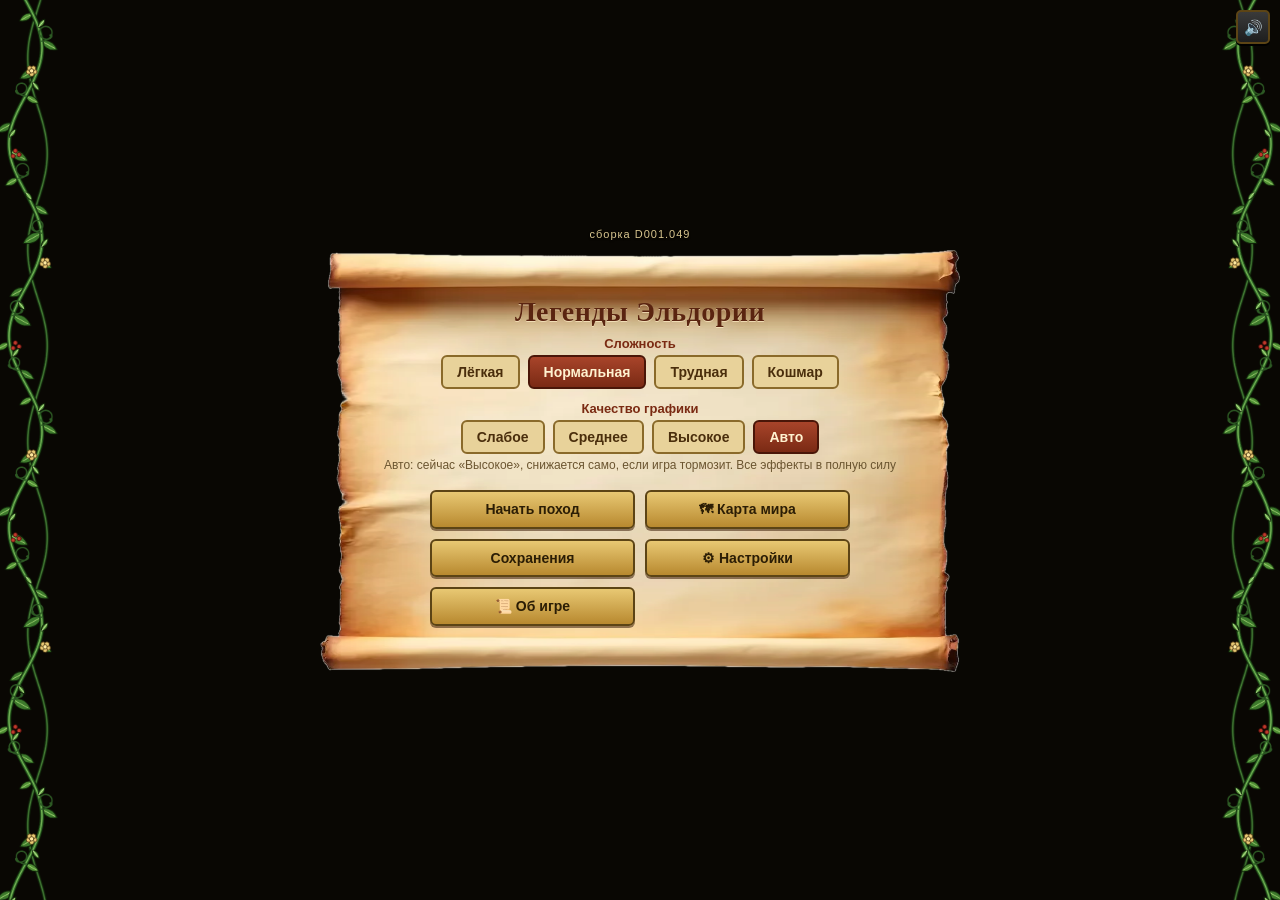
==== commit ebeca23f: "Сжатые сохранения с версиями, земля и вода кусками, компактная панель на телефоне (сборка D001.049) " ====
--- a/index.html
+++ b/index.html
@@ -240,7 +240,7 @@
   </div>
 
   <div id="startScreen" class="overlay">
-    <div id="buildTag">сборка D001.048</div>
+    <div id="buildTag">сборка D001.049</div>
     <div class="scroll"><div class="scrollIn">
     <h2>Легенды Эльдории</h2>
     <div id="introText">
@@ -1027,7 +1027,7 @@
 }
 function drawStatusHUD(){
   const f = player.fx; if(!f) return;
-  let y = UI.t+244+(player.slowT>0?24:0);
+  let y = UI.t+hudH()+58+(player.slowT>0?24:0);
   for(const k of ['freeze','burn','poison']){
     if(!(f[k]>0)) continue;
     const I = STATUS_INFO[k], w = 112;
@@ -1054,7 +1054,7 @@
 }
 function elixLayout(){
   const list = ELIX_KEYS.filter(k=> player.elix[k]>0 || (k!=='big' && player.buff[k]>0));
-  return list.map((k,i)=>({k, x:UI.l+8+i*40, y:UI.t+202, w:36, h:36}));
+  return list.map((k,i)=>({k, x:UI.l+8+i*40, y:UI.t+hudH()+16, w:36, h:36}));
 }
 function drawElixHUD(){
   const L = elixLayout();
@@ -1070,7 +1070,7 @@
   }
   drawStatusHUD();
   if(player.slowT>0){
-    const y = UI.t+184, w = 112;
+    const y = UI.t+hudH()-2, w = 112;
     ctx.fillStyle = 'rgba(40,40,56,0.8)'; ctx.fillRect(UI.l+52,y,w,20); ctx.strokeStyle = '#a8a8c0'; ctx.lineWidth = 1; ctx.strokeRect(UI.l+52.5,y+0.5,w-1,19);
     ctx.fillStyle = '#e4e4f4'; ctx.font = 'bold 11px sans-serif'; ctx.textAlign = 'left'; ctx.fillText('🕸 Замедление '+(player.slowT/1000).toFixed(1), UI.l+58, y+14);
   }
@@ -2235,7 +2235,7 @@
   loc = world[locId];
   // большие карты кешируются в крупные холсты: при уходе на другой большой уровень освобождаем память (важно для iOS)
   if(prevLoc && prevLoc!==loc && loc.width*loc.height>=2000){
-    for(const m of [groundLayers, dungeonLayers, waterLayers]){ const c = m.get(prevLoc); if(c){ if(c.getContext){ c.width = 1; c.height = 1; } m.delete(prevLoc); } }
+    for(const m of [groundLayers, dungeonLayers, waterLayers]){ const c = m.get(prevLoc); if(c){ if(c.getContext){ c.width = 1; c.height = 1; } else if(c.dispose) c.dispose(); m.delete(prevLoc); } }
   }
   player.x = x; player.y = y;
   transitionCooldown = 700;
@@ -2833,9 +2833,11 @@
   return top+(bot-top)*v;
 }
 function boxBlur(src,dst,W,H,r,vertical){
+  if(vertical){ boxBlurV(src,dst,W,H,r); return; }
   const n = vertical ? W : H, len = vertical ? H : W, step = vertical ? W : 1, w = 2*r+1;
   for(let k=0;k<n;k++){
     const base = vertical ? k : k*W;
+    if(!vertical){ let any = false; for(let i=0;i<len;i++) if(src[base+i]!==0){ any = true; break; } if(!any){ dst.fill(0, base, base+len); continue; } }   // пустая строка
     let acc=0;
     for(let i=-r;i<=r;i++) if(i>=0 && i<len) acc += src[base+i*step];
     for(let i=0;i<len;i++){
@@ -2846,25 +2848,106 @@
     }
   }
 }
-function buildWaterLayer(L){
-  const cpt = TILE/WATER_SCALE, W = L.width*cpt, H = L.height*cpt;
-  let a = new Float32Array(W*H), b = new Float32Array(W*H);
-  for(let ty=0; ty<L.height; ty++) for(let tx=0; tx<L.width; tx++){
+// ---------- Кэш земли кусками ----------
+// Большие карты (поверхность, пустыня, джунгли…) раньше рисовались целиком в один огромный холст при входе:
+// на телефоне это давало паузу в 1–3 секунды. Теперь земля строится кусками по CHUNK px: сразу — только видимые,
+// остальные — по одному за кадр рядом с камерой. Построители рисуют в мировых координатах, кусок лишь сдвигает холст.
+const CHUNK = 256, CHUNK_MARGIN = 2, CHUNK_MAX = 110, CHUNK_MIN_TILES = 2400, CHUNK_GAP = 34;
+let chunkMadeT = -1e9;
+function layerTarget(L, clip){
+  const W = L.width*TILE, H = L.height*TILE, cv = document.createElement('canvas');
+  if(!clip){ cv.width = W; cv.height = H; return {cv, g:cv.getContext('2d'), W, H, clip:null, TX0:0, TY0:0, TX1:L.width, TY1:L.height, PX0:0, PY0:0, PX1:W, PY1:H}; }
+  cv.width = clip.w; cv.height = clip.h;
+  const g = cv.getContext('2d'); g.translate(-clip.x, -clip.y);
+  const m = CHUNK_MARGIN;
+  return {cv, g, W, H, clip,
+    TX0:Math.max(0, Math.floor(clip.x/TILE)-m), TY0:Math.max(0, Math.floor(clip.y/TILE)-m),
+    TX1:Math.min(L.width, Math.ceil((clip.x+clip.w)/TILE)+m), TY1:Math.min(L.height, Math.ceil((clip.y+clip.h)/TILE)+m),
+    PX0:clip.x, PY0:clip.y, PX1:Math.min(W, clip.x+clip.w), PY1:Math.min(H, clip.y+clip.h)};   // CHUNK кратен 8: сетка шума совпадает
+}
+// крупный объект с центром (x,y) и «радиусом» r попадает в кусок?
+function clipNear(T, x, y, r){ const c = T.clip; return !c || (x+r >= c.x && x-r <= c.x+c.w && y+r >= c.y && y-r <= c.y+c.h); }
+class ChunkLayer{
+  constructor(L, build, blit){ this.L = L; this.build = build; this.blit = blit || null; this.W = L.width*TILE; this.H = L.height*TILE; this.nx = Math.ceil(this.W/CHUNK); this.ny = Math.ceil(this.H/CHUNK); this.chunks = new Map(); this.built = 0; }
+  key(i,j){ return j*this.nx+i; }
+  make(i,j){
+    const x = i*CHUNK, y = j*CHUNK, c = this.build(this.L, {x, y, w:Math.min(CHUNK, this.W-x), h:Math.min(CHUNK, this.H-y)});
+    this.chunks.set(this.key(i,j), c); this.built++; chunkMadeT = performance.now(); return c;
+  }
+  get(i,j){ const k = this.key(i,j); if(this.chunks.has(k)){ const c = this.chunks.get(k); this.chunks.delete(k); this.chunks.set(k, c); return c; } return this.make(i,j); }  // порядок Map = давность использования; кусок может быть пустым (null)
+  range(camX, camY){ return [Math.max(0, Math.floor(camX/CHUNK)), Math.max(0, Math.floor(camY/CHUNK)), Math.min(this.nx-1, Math.floor((camX+canvas.width-1)/CHUNK)), Math.min(this.ny-1, Math.floor((camY+canvas.height-1)/CHUNK))]; }
+  draw(camX, camY){
+    const [i0,j0,i1,j1] = this.range(camX, camY);
+    for(let j=j0;j<=j1;j++) for(let i=i0;i<=i1;i++){ const c = this.get(i,j); if(!c) continue; if(this.blit) this.blit(c, i*CHUNK-camX, j*CHUNK-camY); else ctx.drawImage(c, i*CHUNK-camX, j*CHUNK-camY); }
+    this.prefetch(i0-1, j0-1, i1+1, j1+1);
+    while(this.chunks.size > CHUNK_MAX){ const k = this.chunks.keys().next().value, c = this.chunks.get(k); if(c){ c.width = 1; c.height = 1; } this.chunks.delete(k); }
+  }
+  // заранее строим один соседний кусок за кадр, чтобы при движении камеры не было рывков
+  prefetch(i0, j0, i1, j1){
+    if(performance.now()-chunkMadeT < CHUNK_GAP) return;              // не больше одного куска за CHUNK_GAP мс на все слои
+    for(let j=Math.max(0,j0);j<=Math.min(this.ny-1,j1);j++) for(let i=Math.max(0,i0);i<=Math.min(this.nx-1,i1);i++)
+      if(!this.chunks.has(this.key(i,j))){ this.make(i,j); return; }
+  }
+  dispose(){ for(const c of this.chunks.values()) if(c){ c.width = 1; c.height = 1; } this.chunks.clear(); }
+}
+// фон из клеток 8×8: цвет считаем на маленькой картинке, затем растягиваем без сглаживания (вместо тысяч fillRect)
+function noiseFill(T, col){
+  const x0 = T.PX0 & ~7, y0 = T.PY0 & ~7, cw = Math.ceil((T.PX1-x0)/8), ch = Math.ceil((T.PY1-y0)/8);
+  if(cw<=0 || ch<=0) return;
+  const sm = document.createElement('canvas'); sm.width = cw; sm.height = ch;
+  const sg = sm.getContext('2d'), img = sg.createImageData(cw, ch), d = img.data;
+  for(let j=0;j<ch;j++) for(let i=0;i<cw;i++){ const c = col(x0+i*8, y0+j*8), k = (j*cw+i)*4; d[k] = c[0]|0; d[k+1] = c[1]|0; d[k+2] = c[2]|0; d[k+3] = 255; }
+  sg.putImageData(img, 0, 0);
+  const g = T.g, ps = g.imageSmoothingEnabled; g.imageSmoothingEnabled = false; g.drawImage(sm, x0, y0, cw*8, ch*8); g.imageSmoothingEnabled = ps;
+}
+function L_big(L){ return L.width*L.height >= CHUNK_MIN_TILES; }
+function makeLayer(L, build){ return L_big(L) ? new ChunkLayer(L, build) : build(L, null); }
+function blitLayer(layer, camX, camY){
+  if(layer instanceof ChunkLayer){ layer.draw(camX, camY); return; }
+  const wx0 = Math.max(0,camX), wy0 = Math.max(0,camY);
+  const wx1 = Math.min(loc.width*TILE, camX+canvas.width), wy1 = Math.min(loc.height*TILE, camY+canvas.height);
+  if(wx1>wx0 && wy1>wy0) ctx.drawImage(layer, wx0, wy0, wx1-wx0, wy1-wy0, wx0-camX, wy0-camY, wx1-wx0, wy1-wy0);
+}
+// вертикальное размытие построчно (все столбцы сразу): тот же результат, что столбцами, но память читается подряд — в разы быстрее
+function boxBlurV(src,dst,W,H,r){
+  const w = 2*r+1, acc = new Float64Array(W);
+  for(let i=-r;i<=r;i++) if(i>=0 && i<H){ const o = i*W; for(let x=0;x<W;x++) acc[x] += src[o+x]; }
+  for(let i=0;i<H;i++){
+    const o = i*W, add = i+r+1, rem = i-r;
+    for(let x=0;x<W;x++) dst[o+x] = acc[x]/w;
+    if(add<H){ const oa = add*W; for(let x=0;x<W;x++) acc[x] += src[oa+x]; }
+    if(rem>=0){ const orm = rem*W; for(let x=0;x<W;x++) acc[x] -= src[orm+x]; }
+  }
+}
+// Вода: маска клеток '~' размывается и шумится. Кусок воды считает размытие с запасом WATER_PAD вокруг,
+// поэтому внутри куска результат тот же, что у целой карты; по краю куска оставлена 1 px «рамка» для сглаживания без швов.
+const WATER_PAD = 26, WATER_RIM = 1;
+function waterRegion(L, ox, oy, OW, OH){                  // область маски (в px маски), может выходить за карту
+  const cpt = TILE/WATER_SCALE, MW = L.width*cpt, MH = L.height*cpt;
+  const rx = ox-WATER_PAD, ry = oy-WATER_PAD, RW = OW+2*WATER_PAD, RH = OH+2*WATER_PAD;
+  const tx0 = Math.max(0, Math.floor(rx/cpt)), ty0 = Math.max(0, Math.floor(ry/cpt)), tx1 = Math.min(L.width, Math.ceil((rx+RW)/cpt)), ty1 = Math.min(L.height, Math.ceil((ry+RH)/cpt));
+  let a = null;
+  for(let ty=ty0; ty<ty1; ty++) for(let tx=tx0; tx<tx1; tx++){
     if(L.grid[ty][tx]!=='~') continue;
-    for(let yy=0; yy<cpt; yy++){ const row=(ty*cpt+yy)*W+tx*cpt; for(let xx=0; xx<cpt; xx++) a[row+xx]=1; }
-  }
-  for(let pass=0; pass<2; pass++){ boxBlur(a,b,W,H,6,false); boxBlur(b,a,W,H,6,true); }
-  const cv = document.createElement('canvas'); cv.width=W; cv.height=H;
-  const g = cv.getContext('2d'), img = g.createImageData(W,H), d = img.data;
-  for(let y=0;y<H;y++){
-    for(let x=0;x<W;x++){
-      let F = a[y*W+x];
+    if(!a) a = new Float32Array(RW*RH);
+    for(let yy=Math.max(0,ty*cpt-ry); yy<Math.min(RH,(ty+1)*cpt-ry); yy++){ const row = yy*RW; for(let xx=Math.max(0,tx*cpt-rx); xx<Math.min(RW,(tx+1)*cpt-rx); xx++) a[row+xx] = 1; }
+  }
+  if(!a) return null;                                     // воды рядом нет — кусок пустой
+  let b = new Float32Array(RW*RH);
+  for(let pass=0; pass<2; pass++){ boxBlur(a,b,RW,RH,6,false); boxBlur(b,a,RW,RH,6,true); }
+  const cv = document.createElement('canvas'); cv.width = OW; cv.height = OH;
+  const g = cv.getContext('2d'), img = g.createImageData(OW,OH), d = img.data;
+  for(let y=0;y<OH;y++){
+    const Y = oy+y; if(Y<0 || Y>=MH) continue;
+    for(let x=0;x<OW;x++){
+      const X = ox+x; if(X<0 || X>=MW) continue;
+      let F = a[(y+WATER_PAD)*RW + x+WATER_PAD];
       if(F<0.2) continue;
-      F += (vnoise(x/28,y/28,11)-0.5)*0.26 + (vnoise(x/11,y/11,23)-0.5)*0.12 + (vnoise(x/60,y/60,5)-0.5)*0.22;
+      F += (vnoise(X/28,Y/28,11)-0.5)*0.26 + (vnoise(X/11,Y/11,23)-0.5)*0.12 + (vnoise(X/60,Y/60,5)-0.5)*0.22;
       const alpha = sstep(0.47,0.53,F);
       if(alpha<=0) continue;
       const t = sstep(0.55,0.95,F);               // мелководье светлее, глубина темнее
-      const i = (y*W+x)*4;
+      const i = (y*OW+x)*4;
       d[i]   = 74 + (40-74)*t;
       d[i+1] = 138 + (92-138)*t;
       d[i+2] = 182 + (140-182)*t;
@@ -2874,15 +2957,25 @@
   g.putImageData(img,0,0);
   return cv;
 }
+function buildWaterLayer(L, clip){
+  const S = WATER_SCALE;
+  if(!clip) return waterRegion(L, 0, 0, L.width*TILE/S, L.height*TILE/S) || (()=>{ const c = document.createElement('canvas'); c.width = c.height = 1; return c; })();
+  return waterRegion(L, clip.x/S-WATER_RIM, clip.y/S-WATER_RIM, clip.w/S+2*WATER_RIM, clip.h/S+2*WATER_RIM);
+}
+function blitWaterChunk(c, dx, dy){
+  const S = WATER_SCALE, r = WATER_RIM, w = c.width-2*r, h = c.height-2*r;
+  ctx.drawImage(c, r, r, w, h, dx, dy, w*S, h*S);
+}
 function drawWater(x0,y0,x1,y1,camX,camY){
   let layer = waterLayers.get(loc);
-  if(!layer){ layer = buildWaterLayer(loc); waterLayers.set(loc, layer); }
+  if(!layer){ layer = L_big(loc) ? new ChunkLayer(loc, buildWaterLayer, blitWaterChunk) : buildWaterLayer(loc); waterLayers.set(loc, layer); }
   const S = WATER_SCALE;
   const wx0 = Math.max(0,camX), wy0 = Math.max(0,camY);
   const wx1 = Math.min(loc.width*TILE, camX+canvas.width), wy1 = Math.min(loc.height*TILE, camY+canvas.height);
   if(wx1>wx0 && wy1>wy0){
     const prev = ctx.imageSmoothingEnabled; ctx.imageSmoothingEnabled = true;
-    ctx.drawImage(layer, wx0/S, wy0/S, (wx1-wx0)/S, (wy1-wy0)/S, wx0-camX, wy0-camY, wx1-wx0, wy1-wy0);
+    if(layer instanceof ChunkLayer) layer.draw(camX, camY);
+    else ctx.drawImage(layer, wx0/S, wy0/S, (wx1-wx0)/S, (wy1-wy0)/S, wx0-camX, wy0-camY, wx1-wx0, wy1-wy0);
     ctx.imageSmoothingEnabled = prev;
   }
   // лёгкая рябь на воде (только там, где вокруг клетки тоже вода)
@@ -4258,19 +4351,13 @@
 // ---------- Земля: трава, цветы, горы по краям (рисуется один раз и кешируется) ----------
 const groundLayers = new WeakMap();
 const FLOWER_COLORS = ['#f4f4f0','#f2d13a','#e87aa8','#a97ae8','#e0574f','#7ab8f0'];
-function buildGroundLayer(L){
-  const W = L.width*TILE, H = L.height*TILE;
-  const cv = document.createElement('canvas'); cv.width = W; cv.height = H;
-  const g = cv.getContext('2d');
-  // 1) трава: плавные пятна светлее/темнее
-  for(let y=0;y<H;y+=8) for(let x=0;x<W;x+=8){
-    const n = vnoise(x/90,y/90,3)*0.6 + vnoise(x/30,y/30,9)*0.4;
-    g.fillStyle = 'rgb('+((52+n*22)|0)+','+((112+n*28)|0)+','+((44+n*14)|0)+')';
-    g.fillRect(x,y,8,8);
-  }
+function buildGroundLayer(L, clip){
+  const T = layerTarget(L, clip), {cv, g, TX0, TY0, TX1, TY1} = T;
+  // 1) трава: плавные пятна светлее/темнее (клетки 8×8 считаем в маленькой картинке и растягиваем без сглаживания)
+  noiseFill(T, (x,y)=>{ const n = vnoise(x/90,y/90,3)*0.6 + vnoise(x/30,y/30,9)*0.4; return [52+n*22, 112+n*28, 44+n*14]; });
   // 2) травинки, цветы, камешки
-  for(let ty=0;ty<L.height;ty++){
-    for(let tx=0;tx<L.width;tx++){
+  for(let ty=TY0;ty<TY1;ty++){
+    for(let tx=TX0;tx<TX1;tx++){
       const t = L.grid[ty][tx]; if(t==='^') continue;
       const x0 = tx*TILE, y0 = ty*TILE, R = (k)=>hash2(tx,ty,k);
       for(let i=0;i<5;i++){
@@ -4290,7 +4377,7 @@
   }
   // 3) горы по краям: пологие и редкие, у подножия темнее, снежные шапки не у всех
   const GW = L.width, GH = L.height;
-  for(let ty=0;ty<GH;ty++) for(let tx=0;tx<GW;tx++){
+  for(let ty=TY0;ty<TY1;ty++) for(let tx=TX0;tx<TX1;tx++){
     if(L.grid[ty][tx]!=='^') continue;
     const x0 = tx*TILE, y0 = ty*TILE, R = (k)=>hash2(tx,ty,200+k), n = vnoise(tx*0.7,ty*0.7,17);
     g.fillStyle = 'rgb('+((58+n*24)|0)+','+((56+n*22)|0)+','+((60+n*22)|0)+')'; g.fillRect(x0,y0,TILE,TILE);
@@ -4323,7 +4410,7 @@
     else { while(d<8 && L.grid[i][GW-1-d]==='^') d++; }
     return Math.max(1,d); };
   // рваный край: валуны и осыпь заходят на траву, а трава — на камень
-  for(let ty=0;ty<GH;ty++) for(let tx=0;tx<GW;tx++){
+  for(let ty=TY0;ty<TY1;ty++) for(let tx=TX0;tx<TX1;tx++){
     if(L.grid[ty][tx]!=='^') continue;
     for(const [dx,dy] of [[0,-1],[0,1],[-1,0],[1,0]]){
       const nx = tx+dx, ny = ty+dy; if(nx<0||ny<0||nx>=GW||ny>=GH || L.grid[ny][nx]==='^') continue;
@@ -4350,6 +4437,7 @@
   mounds.push({bx:20,base:36,top:true,seed:901},{bx:GW*TILE-20,base:36,top:true,seed:902},{bx:20,base:GH*TILE-4,seed:903},{bx:GW*TILE-20,base:GH*TILE-4,seed:904});
   mounds.sort((a,b)=>a.base-b.base);
   for(const m of mounds){
+    if(!clipNear(T, m.bx, m.base-60, 150)) continue;                                            // гора далеко от этого куска
     const R = (k)=>hash2(m.seed,k,320);
     const bw = m.side ? 52+R(1)*28 : 70+R(1)*46, h = (m.top ? 34+R(2)*14 : m.side ? 26+R(3)*16 : 42+R(3)*26)*1.12;
     const bx = m.bx, baseY = m.base, ax = bx+(R(5)-0.5)*bw*0.3, ay = baseY-h, l = bx-bw/2, r = bx+bw/2;
@@ -4388,10 +4476,8 @@
 }
 function drawGround(camX,camY){
   let layer = groundLayers.get(loc);
-  if(!layer){ layer = buildGroundLayer(loc); groundLayers.set(loc, layer); }
-  const wx0 = Math.max(0,camX), wy0 = Math.max(0,camY);
-  const wx1 = Math.min(loc.width*TILE, camX+canvas.width), wy1 = Math.min(loc.height*TILE, camY+canvas.height);
-  if(wx1>wx0 && wy1>wy0) ctx.drawImage(layer, wx0, wy0, wx1-wx0, wy1-wy0, wx0-camX, wy0-camY, wx1-wx0, wy1-wy0);
+  if(!layer){ layer = makeLayer(loc, buildGroundLayer); groundLayers.set(loc, layer); }
+  blitLayer(layer, camX, camY);
 }
 
 // ---------- Пещеры: входы (overworld) и спуск в Провал (в подземелье) ----------
@@ -4620,10 +4706,7 @@
 function buildTownLayer(L){
   const T = TILE, W = L.width*T, H = L.height*T, cv = document.createElement('canvas'); cv.width = W; cv.height = H;
   const g = cv.getContext('2d'), P = townPaths(L), mk = L.shop;
-  for(let y=0;y<H;y+=8) for(let x=0;x<W;x+=8){
-    const n = vnoise(x/60,y/60,11)*0.5 + vnoise(x/18,y/18,12)*0.5, k = (n-0.5)*26;
-    g.fillStyle = 'rgb('+((74+k)|0)+','+((128+k)|0)+','+((58+k*0.8)|0)+')'; g.fillRect(x,y,8,8);
-  }
+  noiseFill({g, PX0:0, PY0:0, PX1:W, PY1:H}, (x,y)=>{ const n = vnoise(x/60,y/60,11)*0.5 + vnoise(x/18,y/18,12)*0.5, k = (n-0.5)*26; return [74+k, 128+k, 58+k*0.8]; });
   const wall = (x,y)=> x===0||y===0||x===L.width-1||y===L.height-1;
   const plaza = (x,y)=> mk && Math.hypot(x-mk.tx,y-(mk.ty+1))<=4.4;
   for(let ty=0;ty<L.height;ty++) for(let tx=0;tx<L.width;tx++){
@@ -4860,19 +4943,14 @@
   4:{f:[66,40,38],w:[30,15,14],a:[176,104,84]}, 5:{f:[204,174,112],w:[136,98,56],a:[232,196,136]}, 6:{f:[184,210,228],w:[74,112,156],a:[228,244,254]},
   7:{f:[62,70,64],w:[24,30,28],a:[150,162,152]}, 8:{f:[52,100,46],w:[16,52,26],a:[120,200,90]},
   11:{f:[108,102,94],w:[72,52,44],a:[176,160,140]}, 12:{f:[96,66,48],w:[40,26,28],a:[170,130,100]} , 13:{f:[46,98,132],w:[18,44,78],a:[130,210,240]}, 14:{f:[206,214,228],w:[96,132,190],a:[255,255,255]}};
-function buildDungeonLayer(L){
+function buildDungeonLayer(L, clip){
   if(L.biome==='town') return buildTownLayer(L);
   if(L.biome==='house') return buildHouseLayer(L);
-  const W = L.width*TILE, H = L.height*TILE, P = DPAL[L.pal||L.level] || DPAL[1];
-  const cv = document.createElement('canvas'); cv.width = W; cv.height = H;
-  const g = cv.getContext('2d');
+  const T = layerTarget(L, clip), {cv, g, TX0, TY0, TX1, TY1} = T, P = DPAL[L.pal||L.level] || DPAL[1];
   const isF = (x,y)=> y>=0 && x>=0 && y<L.height && x<L.width && L.grid[y][x]!=='#';
   // пол: неровная каменная поверхность
-  for(let y=0;y<H;y+=8) for(let x=0;x<W;x+=8){
-    const n = vnoise(x/70,y/70,5)*0.5 + vnoise(x/22,y/22,8)*0.5, k = (n-0.5)*30;
-    g.fillStyle = 'rgb('+((P.f[0]+k)|0)+','+((P.f[1]+k)|0)+','+((P.f[2]+k)|0)+')'; g.fillRect(x,y,8,8);
-  }
-  for(let ty=0;ty<L.height;ty++) for(let tx=0;tx<L.width;tx++){
+  noiseFill(T, (x,y)=>{ const n = vnoise(x/70,y/70,5)*0.5 + vnoise(x/22,y/22,8)*0.5, k = (n-0.5)*30; return [P.f[0]+k, P.f[1]+k, P.f[2]+k]; });
+  for(let ty=TY0;ty<TY1;ty++) for(let tx=TX0;tx<TX1;tx++){
     if(!isF(tx,ty)) continue;
     const x0 = tx*TILE, y0 = ty*TILE, R = (k)=>hash2(tx,ty,400+k);
     if(L.grid[ty][tx]==='L') continue;
@@ -4960,7 +5038,7 @@
   // лавовые озёра: свечение на камне, остывшая корка, жидкий огонь
   if(L.level===4){
     const isL = (x,y)=> y>=0 && x>=0 && y<L.height && x<L.width && L.grid[y][x]==='L';
-    for(let ty=0;ty<L.height;ty++) for(let tx=0;tx<L.width;tx++){
+    for(let ty=TY0;ty<TY1;ty++) for(let tx=TX0;tx<TX1;tx++){
       if(!isL(tx,ty)) continue;
       const cx = tx*TILE+16, cy = ty*TILE+16, gr = g.createRadialGradient(cx,cy,6,cx,cy,52);
       gr.addColorStop(0,'rgba(255,110,20,0.34)'); gr.addColorStop(1,'rgba(255,110,20,0)');
@@ -4975,7 +5053,7 @@
     };
     for(const [rad,col,dx] of [[22,'rgba(255,92,24,0.30)',0],[18,'#c43a0a',1],[11,'#e8620f',2]]){
       g.fillStyle = col;
-      for(let ty=0;ty<L.height;ty++) for(let tx=0;tx<L.width;tx++){
+      for(let ty=TY0;ty<TY1;ty++) for(let tx=TX0;tx<TX1;tx++){
         if(!isL(tx,ty)) continue;
         const sd = tx*131+ty*17+dx, jx = (hash2(tx,ty,720)-0.5)*9, jy = (hash2(tx,ty,721)-0.5)*9, cx = tx*TILE+16+jx, cy = ty*TILE+16+jy;
         blob(cx,cy,rad*(0.9+0.28*hash2(tx,ty,722)),sd);
@@ -4984,7 +5062,7 @@
         if(isL(tx+1,ty+1) && isL(tx+1,ty) && isL(tx,ty+1)) blob(tx*TILE+32,ty*TILE+32,rad*0.85,sd+13);
       }
     }
-    for(let ty=0;ty<L.height;ty++) for(let tx=0;tx<L.width;tx++){
+    for(let ty=TY0;ty<TY1;ty++) for(let tx=TX0;tx<TX1;tx++){
       if(!isL(tx,ty)) continue;
       const R = (k)=>hash2(tx,ty,700+k);
       for(let i=0;i<5;i++){
@@ -4994,11 +5072,11 @@
     }
   }
   // стены: тёмная масса + валуны
-  for(let ty=0;ty<L.height;ty++) for(let tx=0;tx<L.width;tx++){
+  for(let ty=TY0;ty<TY1;ty++) for(let tx=TX0;tx<TX1;tx++){
     if(isF(tx,ty)) continue;
     g.fillStyle = 'rgb('+P.w[0]+','+P.w[1]+','+P.w[2]+')'; g.fillRect(tx*TILE,ty*TILE,TILE,TILE);
   }
-  for(let ty=0;ty<L.height;ty++) for(let tx=0;tx<L.width;tx++){
+  for(let ty=TY0;ty<TY1;ty++) for(let tx=TX0;tx<TX1;tx++){
     if(isF(tx,ty)) continue;
     const R = (k)=>hash2(tx,ty,500+k);
     if(L.biome==='city' && L.level===11 && tx>=2 && ty>=2 && tx<L.width-2 && ty<L.height-2){                       // дома с крышами (вид сверху)
@@ -5095,10 +5173,8 @@
 }
 function drawDungeonGround(camX,camY){
   let layer = dungeonLayers.get(loc);
-  if(!layer){ layer = buildDungeonLayer(loc); dungeonLayers.set(loc, layer); }
-  const wx0 = Math.max(0,camX), wy0 = Math.max(0,camY);
-  const wx1 = Math.min(loc.width*TILE, camX+canvas.width), wy1 = Math.min(loc.height*TILE, camY+canvas.height);
-  if(wx1>wx0 && wy1>wy0) ctx.drawImage(layer, wx0, wy0, wx1-wx0, wy1-wy0, wx0-camX, wy0-camY, wx1-wx0, wy1-wy0);
+  if(!layer){ layer = (loc.biome==='town' || loc.biome==='house') ? buildDungeonLayer(loc) : makeLayer(loc, buildDungeonLayer); dungeonLayers.set(loc, layer); }
+  blitLayer(layer, camX, camY);
   if(loc.biome==='house') drawHouseAnim(camX,camY);
   else if(loc.biome!=='town') drawDungeonExit(camX,camY);
 }
@@ -5347,6 +5423,7 @@
   for(const e of loc.enemies){
     if(e.hp<=0) continue;
     const sx=e.x-camX, sy=e.y-camY;
+    if(!onScreen(sx-120, sy-160, e.w+240, e.h+280)) continue;      // за краем экрана не рисуем (с запасом на крылья, ауры и подписи боссов)
     if(e.elite){ ctx.strokeStyle='rgba(255,210,70,'+(0.6+0.3*Math.sin(Date.now()/200))+')'; ctx.lineWidth=2; ctx.beginPath(); ctx.ellipse(sx+e.w/2, sy+e.h-2, e.w*0.7, e.w*0.28, 0, 0, 6.283); ctx.stroke(); }
     drawEnemy(e, sx, sy);
     const lift = ENEMY_LIFT[e.type] || 0, isBoss = BOSS_TYPES.includes(e.type);
@@ -5404,7 +5481,58 @@
   return LEVEL_NAMES[l.level] || 'Подземелье';
 }
 
+// ---------- Панель героя: полная и компактная ----------
+// На телефоне (низкий экран) по умолчанию компактная: уровень, здоровье, опыт, деньги и цель в четыре строки.
+// Касание панели переключает вид; выбор запоминается.
+let hudPref = null; try{ hudPref = localStorage.getItem('eldoria_hud'); }catch(e){}
+function hudCompact(){ return hudPref ? hudPref==='compact' : canvas.height < 520; }
+function hudW(){ return hudCompact() ? 206 : 230; }
+function hudH(){ return hudCompact() ? 80 : 186; }
+function hudToggle(){
+  hudPref = hudCompact() ? 'full' : 'compact';
+  try{ localStorage.setItem('eldoria_hud', hudPref); }catch(e){}
+  mmCache.t = -1e9;
+}
+canvas.addEventListener('pointerdown', e=>{
+  if(gameState!=='playing') return;
+  const r = canvas.getBoundingClientRect(); if(!r.width) return;
+  const x = (e.clientX-r.left)*canvas.width/r.width - UI.l, y = (e.clientY-r.top)*canvas.height/r.height - UI.t;
+  if(x>=8 && x<=8+hudW() && y>=8 && y<=8+hudH()) hudToggle();
+});
+function xpText(){ return 'опыт '+Math.floor(player.xp)+'/'+player.xpNext; }
+function drawHUDCompact(){
+  ctx.save(); ctx.translate(UI.l, UI.t); ctx.textAlign = 'left';
+  const W = hudW(), H = hudH();
+  ctx.fillStyle = 'rgba(10,8,4,0.6)'; ctx.fillRect(8,8,W,H);
+  ctx.strokeStyle = '#5c4415'; ctx.strokeRect(8,8,W,H);
+  // 1: уровень и здоровье
+  ctx.fillStyle = '#f0e6c8'; ctx.font = 'bold 12px sans-serif'; ctx.fillText('Ур. '+player.level, 14, 23);
+  drawHPBar(60,13,W-58,12, player.hp/player.maxHp, '#d9534f');
+  ctx.fillStyle = '#fff'; ctx.font = '10px sans-serif'; ctx.textAlign = 'center'; ctx.fillText(Math.ceil(player.hp)+'/'+player.maxHp, 60+(W-58)/2, 22.5); ctx.textAlign = 'left';
+  // 2: опыт с подписью
+  drawHPBar(60,29,W-58,5, player.xp/player.xpNext, '#5aa7e0');
+  ctx.fillStyle = '#9cc8ea'; ctx.font = '9px sans-serif'; ctx.fillText(Math.floor(player.xp)+'/'+player.xpNext, 14, 36);   // опыт
+  // 3: золото, эликсиры, ключи, урон, защита, очки навыков
+  let x = 14; const y = 53;
+  const put = (txt, col, w)=>{ ctx.fillStyle = col; ctx.fillText(txt, x, y); x += w || (ctx.measureText(txt).width+9); };
+  ctx.font = '11px sans-serif';
+  coinAt(x+4,y-4,4.4,0); x += 11; put(String(player.gold), '#e0c23a');
+  drawPotionIcon(x+3,y-5,0.6,false); x += 9; put(String(player.potions), '#e05a5a');
+  if(player.vkeys>0) put('🗝'+player.vkeys, '#ffd34a');
+  put('⚔'+playerDamage(), '#cfc7a8');
+  put('🛡'+Math.round(Math.min(0.85, ARMORS[player.armor].reduce+gearStat('def')/100)*100)+'%', '#cfc7a8');
+  if(player.sp>0 && x < W-14) put('★'+player.sp, '#ffd34a');
+  // 4: задание или цель
+  ctx.font = 'italic 11px sans-serif';
+  let gt, col = '#d8b86a';
+  if(player.quest && QUESTS[player.quest.id]){ const qd = QUESTS[player.quest.id]; gt = player.quest.done ? '✔ «'+qd.name+'» — сдать' : '📜 '+qd.name+' '+player.quest.progress+'/'+qd.target; col = player.quest.done ? '#7fe07f' : '#e0c96a'; }
+  else gt = '➤ '+goalText();
+  while(gt.length>8 && ctx.measureText(gt).width>W-12) gt = gt.slice(0,-2);
+  ctx.fillStyle = col; ctx.fillText(gt, 14, 77);
+  ctx.restore();
+}
 function drawHUD(){
+  if(hudCompact()){ drawHUDCompact(); drawHUDTop(); return; }
   ctx.save(); ctx.translate(UI.l, UI.t);
   ctx.textAlign='left';
   // панель
@@ -5424,6 +5552,7 @@
   if(player.vkeys>0){ ctx.fillStyle='#ffd34a'; ctx.font='bold 12px sans-serif'; ctx.fillText('🗝 '+player.vkeys, 176, 40); ctx.fillStyle='#f0e6c8'; }
 
   drawHPBar(16,46,150,7, player.xp/player.xpNext, '#5aa7e0');
+  ctx.fillStyle='#9cc8ea'; ctx.font='9px sans-serif'; ctx.fillText(xpText(), 172, 53);
 
   coinAt(22,64,5.2,0); drawPotionIcon(137,63,0.72,false);
   ctx.fillStyle='#e0c23a'; ctx.font='12px sans-serif';
@@ -5463,16 +5592,19 @@
     ctx.fillText(gt, 16, 184); }
 
   ctx.restore();
-
+  drawHUDTop();
+}
+// название локации, уведомления и значок сохранения
+function drawHUDTop(){
   // название локации и уведомления — в свободной полосе между миникартой и кнопками
   ctx.font='bold 14px sans-serif';
   const locName2 = getLocName(loc) + atmoLabel();
   const bw = Math.max(150, ctx.measureText(locName2).width+28);
-  const mmRight = UI.l + 246 + (loc.type==='overworld' ? minimapSize()+6 : loc.wild ? 7*13+10 : 0);
+  const mmRight = UI.l + hudW() + 16 + (loc.type==='overworld' ? minimapSize()+6 : loc.wild ? 7*13+10 : 0);
   const Lb = mmRight + 8, Rb = canvas.width - UI.r - 260;
   const fits = (Rb-Lb) >= 270;                      // иначе — под верхним рядом
   const cxA = fits ? (Lb+Rb)/2 : canvas.width/2;
-  const by0 = fits ? UI.t+8 : UI.t+202, ny0 = fits ? UI.t+40 : UI.t+230;
+  const by0 = fits ? UI.t+8 : UI.t+hudH()+16, ny0 = fits ? UI.t+40 : UI.t+hudH()+44;
   ctx.textAlign='center';
   ctx.fillStyle='rgba(10,8,4,0.55)'; ctx.fillRect(cxA-bw/2, by0, bw, 22);
   ctx.fillStyle='#e8c873'; ctx.fillText(locName2, cxA, by0+16);
@@ -5502,22 +5634,35 @@
 
 function minimapSize(){ return canvas.width<900 ? 112 : 146; }
 const MM_COL = { '~':[47,102,144], '^':[90,90,90], '#':[31,77,26], 'S':[138,90,43], 'B':[138,90,43], '.':[63,125,50] }, MM_FOG = [74,82,96];
+// клетки миникарты (2×2 клетки карты на точку) рисуются в маленький холст и обновляются не чаще раза в 0,3 с,
+// а не тремя тысячами fillRect каждый кадр
+const mmCache = {L:null, cv:null, t:-1e9};
+function minimapCells(F){
+  const now = performance.now(), L = loc;
+  if(mmCache.L===L && now-mmCache.t < 300) return mmCache.cv;
+  const cw = Math.ceil(L.width/2), ch = Math.ceil(L.height/2);
+  let cv = mmCache.cv; if(!cv){ cv = mmCache.cv = document.createElement('canvas'); }
+  if(cv.width!==cw || cv.height!==ch){ cv.width = cw; cv.height = ch; }
+  const g = cv.getContext('2d'), img = g.createImageData(cw, ch), d = img.data;
+  for(let y=0;y<L.height;y+=2) for(let x=0;x<L.width;x+=2){
+    const c = MM_COL[L.grid[y][x]] || MM_COL['.'];
+    const v = Math.max(F.data[y*F.W+x], x+1<F.W ? F.data[y*F.W+x+1] : 0, y+1<F.H ? F.data[(y+1)*F.W+x] : 0);   // неоткрытое скрыто туманом
+    const k = ((y>>1)*cw+(x>>1))*4;
+    d[k] = (MM_FOG[0]+(c[0]-MM_FOG[0])*v)|0; d[k+1] = (MM_FOG[1]+(c[1]-MM_FOG[1])*v)|0; d[k+2] = (MM_FOG[2]+(c[2]-MM_FOG[2])*v)|0; d[k+3] = 255;
+  }
+  g.putImageData(img, 0, 0); mmCache.L = L; mmCache.t = now;
+  return cv;
+}
 function drawMinimap(){
-  const mw=minimapSize(), mh=mw, mx=UI.l+248, my=UI.t+10;   // вверху, правее панели экипировки
+  const mw=minimapSize(), mh=mw, mx=UI.l+hudW()+18, my=UI.t+10;   // вверху, правее панели экипировки
   const F = getFog(loc);
   ctx.save();
   ctx.fillStyle='rgba(10,8,4,0.3)'; ctx.fillRect(mx-2,my-2,mw+4,mh+4);
   ctx.strokeStyle='rgba(92,68,21,0.8)'; ctx.strokeRect(mx-2,my-2,mw+4,mh+4);
   const sx = mw/loc.width, sy = mh/loc.height;
   ctx.globalAlpha = 0.5; // сама карта полупрозрачная — сквозь неё видно игру
-  for(let y=0;y<loc.height;y+=2){
-    for(let x=0;x<loc.width;x+=2){
-      const c = MM_COL[loc.grid[y][x]] || MM_COL['.'];
-      const v = Math.max(F.data[y*F.W+x], x+1<F.W ? F.data[y*F.W+x+1] : 0, y+1<F.H ? F.data[(y+1)*F.W+x] : 0);   // неоткрытое скрыто туманом
-      ctx.fillStyle = 'rgb('+((MM_FOG[0]+(c[0]-MM_FOG[0])*v)|0)+','+((MM_FOG[1]+(c[1]-MM_FOG[1])*v)|0)+','+((MM_FOG[2]+(c[2]-MM_FOG[2])*v)|0)+')';
-      ctx.fillRect(mx+x*sx, my+y*sy, sx*2, sy*2);
-    }
-  }
+  const MC = minimapCells(F), ps = ctx.imageSmoothingEnabled; ctx.imageSmoothingEnabled = false;
+  ctx.drawImage(MC, mx, my, MC.width*2*sx, MC.height*2*sy); ctx.imageSmoothingEnabled = ps;
   ctx.globalAlpha = 0.95;
   // лавка (красная точка) и входы в пещеры (коричневые) показываются, когда их уже нашли
   if(loc.shop && F.data[loc.shop.ty*F.W+loc.shop.tx]>0.5){
@@ -6077,7 +6222,7 @@
   if(s.loc===currentLocId && s.x!==undefined) return {x:s.x, y:s.y, label:s.label};
   if(s.loc===currentLocId){ return null; }
   const r = routeInfo(s.loc); if(!r) return null;
-  return {x:r.first.x, y:r.first.y, label:'→ '+locLabel(r.first.to)};
+  return {x:r.first.x, y:r.first.y, label:locLabel(r.first.to)};   // направление показывает сама стрелка
 }
 function drawTrackArrow(camX, camY){
   if(gameState!=='playing') return;
@@ -6093,7 +6238,11 @@
   } else {
     const cx = W/2, cy = H/2, dx = px-cx, dy = py-cy;
     const k = Math.min((cx-m-UI.r)/Math.max(Math.abs(dx),1e-6), (cy-m-UI.b)/Math.max(Math.abs(dy),1e-6));
-    const ax = cx+dx*k, ay = cy+dy*k, pulse = 1+Math.sin(t*5)*0.12;
+    let ax = cx+dx*k, ay = cy+dy*k;
+    // не заезжать на панель героя и миникарту: стрелку сдвигаем по тому же лучу ниже них
+    const topBand = UI.t+hudH()+34, leftBand = UI.l+hudW()+24+(loc.type==='overworld' ? minimapSize() : loc.wild ? 7*13 : 0);
+    if(dy<0 && ay<topBand && ax<leftBand){ const k2 = (topBand-cy)/dy; if(k2>0 && k2<k){ ax = cx+dx*k2; ay = topBand; } }
+    const pulse = 1+Math.sin(t*5)*0.12;
     ctx.translate(ax,ay); ctx.rotate(Math.atan2(dy,dx)); ctx.scale(pulse,pulse);
     ctx.fillStyle = '#ffd34a'; ctx.strokeStyle = '#3a2a06'; ctx.lineWidth = 2;
     ctx.beginPath(); ctx.moveTo(14,0); ctx.lineTo(-8,-10); ctx.lineTo(-3,0); ctx.lineTo(-8,10); ctx.closePath(); ctx.fill(); ctx.stroke();
@@ -7299,14 +7448,23 @@
 const codexScreen = document.getElementById('codexScreen'), codexList = document.getElementById('codexList'), codexTabsEl = document.getElementById('codexTabs'), codexBtn = document.getElementById('codexBtn');
 let codexTab = 'enemies', codexAcc = 0;
 function codexEnsure(){ if(!player.codex) player.codex = {e:{},a:{},k:{}}; return player.codex; }
+// новые записи энциклопедии, открытые почти одновременно, собираются в одно уведомление, а не в столбик плашек
+function codexNote(name){
+  const last = notifications.length ? notifications[notifications.length-1] : null;
+  const n = (last && last.codex && last.timer>600) ? last : notifications.find(x=>x.codex && x.timer>600);
+  if(!n){ notifications.push({text:'📖 Энциклопедия: '+name, color:'#8ad8ff', timer:2600, max:2600, codex:[name]}); return; }
+  n.codex.push(name); n.timer = n.max = 3200;
+  const k = n.codex.length, m10 = k%10, m100 = k%100, word = (m10===1 && m100!==11) ? 'запись' : (m10>=2 && m10<=4 && (m100<12 || m100>14)) ? 'записи' : 'записей';
+  n.text = '📖 Энциклопедия: +'+k+' '+word+' — '+n.codex.slice(0,2).join(', ')+(k>2 ? '…' : '');
+}
 function codexAddEnemy(type){
   const c = codexEnsure(); if(c.e[type] || !ENEMY_INFO[type]) return;
-  c.e[type] = 1; addNote('📖 Энциклопедия: '+ENEMY_INFO[type][1], '#8ad8ff');
+  c.e[type] = 1; codexNote(ENEMY_INFO[type][1]);
 }
 function codexAddArt(key, info){
   const c = codexEnsure(); if(c.a[key]) return;
   const a = info || ARTIFACT_INFO[key]; if(!a) return;
-  c.a[key] = {i:a.i, n:a.n, d:a.d, c:a.c||null}; addNote('📖 Энциклопедия: '+a.n, '#8ad8ff');
+  c.a[key] = {i:a.i, n:a.n, d:a.d, c:a.c||null}; codexNote(a.n);
 }
 function codexTick(dt){
   codexAcc += dt; if(codexAcc<0.4) return; codexAcc = 0;
@@ -7673,36 +7831,176 @@
   if(L.type==='dungeon') L.boss = L.enemies.find(e=>BOSS_TYPES.includes(e.type)) || null;
   return L;
 }
+// ---------- Формат хранения сохранений ----------
+// Версия данных сохранения. Меняете формат — поднимите SAVE_VERSION и добавьте шаг в SAVE_MIGRATIONS.
+const SAVE_VERSION = 2;
+const SAVE_MIGRATIONS = {
+  // v1 -> v2: изменился только способ хранения (сжатие); заодно переносим сюда старую проверку «мир до логов боссов»
+  1: d=>{ const w = d.world; if(w && w.overworld && !w.lair1) d.legacy = true; },
+};
+function migrateSave(d){
+  if(!d || typeof d.v!=='number' || d.v<1 || d.v>SAVE_VERSION) return null;   // сохранение из более новой версии игры не трогаем
+  while(d.v < SAVE_VERSION){ const step = SAVE_MIGRATIONS[d.v]; if(step) step(d); d.v++; }
+  return d;
+}
+// Сжатие: LZ77 по символам строки. Совпадение кодируется тремя символами: U+0001, длина, расстояние.
+// Сырой U+0001 в JSON не встречается (JSON.stringify экранирует управляющие символы), поэтому он свободен как маркер.
+// Функции самодостаточны: их исходный текст отдаётся фоновому потоку (Worker).
+function lzPack(s){
+  const BASE = 0x100, MIN = 5, MAXLEN = 4096, WIN = 50000;      // значения BASE+n < 0xD800: без суррогатов
+  const n = s.length, head = new Int32Array(1<<16).fill(-1), prev = new Int32Array(n), out = [];
+  const h = p => (((s.charCodeAt(p)*31 + s.charCodeAt(p+1))*31 + s.charCodeAt(p+2))*31 + s.charCodeAt(p+3)) & 0xFFFF;
+  let lit = 0, i = 0;
+  const ins = p => { if(p+3 < n){ const k = h(p); prev[p] = head[k]; head[k] = p; } };
+  while(i < n){
+    let bl = 0, bd = 0;
+    const c0 = s.charCodeAt(i);
+    if(i+MIN <= n && !(c0>=0xDC00 && c0<=0xDFFF)){                // не начинаем совпадение посреди суррогатной пары
+      let c = head[h(i)], tries = 24;
+      while(c >= 0 && i-c <= WIN && tries--){
+        if(s.charCodeAt(c+bl) === s.charCodeAt(i+bl)){
+          let l = 0; const lim = Math.min(MAXLEN, n-i);
+          while(l < lim && s.charCodeAt(c+l) === s.charCodeAt(i+l)) l++;
+          if(l > bl){ bl = l; bd = i-c; if(l === lim) break; }
+        }
+        c = prev[c];
+      }
+      if(bl >= MIN){ const e = s.charCodeAt(i+bl-1); if(e>=0xD800 && e<=0xDBFF) bl--; }   // и не заканчиваем посреди неё
+    }
+    if(bl >= MIN){
+      if(lit < i) out.push(s.slice(lit, i));
+      out.push('\u0001' + String.fromCharCode(BASE+bl, BASE+bd));
+      const end = i+bl; for(; i < end; i++) ins(i); lit = i;
+    } else { ins(i); i++; }
+  }
+  if(lit < n) out.push(s.slice(lit));
+  return out.join('');
+}
+function lzUnpack(z){
+  const BASE = 0x100; let n = 0, i = 0;
+  while(i < z.length){ if(z.charCodeAt(i)===1){ n += z.charCodeAt(i+1)-BASE; i += 3; } else { n++; i++; } }
+  const o = new Uint16Array(n); let p = 0; i = 0;
+  while(i < z.length){
+    const c = z.charCodeAt(i);
+    if(c === 1){ const len = z.charCodeAt(i+1)-BASE, d = z.charCodeAt(i+2)-BASE; if(d<1 || d>p) throw new Error('bad lz'); for(let k=0;k<len;k++,p++) o[p] = o[p-d]; i += 3; }
+    else { o[p++] = c; i++; }
+  }
+  let r = ''; for(let k=0;k<n;k+=8192) r += String.fromCharCode.apply(null, o.subarray(k, k+8192));
+  return r;
+}
+const LZ_TAG = 'ELZ1:';
+// дробные числа (координаты, таймеры, зёрна анимаций) храним с 6 значащими цифрами — на игру не влияет, а места меньше
+function saveNum(k, v){ return (typeof v==='number' && !Number.isInteger(v) && isFinite(v)) ? +v.toPrecision(6) : v; }
+function saveJSON(data){ return JSON.stringify(data, saveNum); }
+function encodeSave(data){ return LZ_TAG + lzPack(saveJSON(data)); }
+function decodeSave(raw){ return JSON.parse(raw.indexOf(LZ_TAG)===0 ? lzUnpack(raw.slice(LZ_TAG.length)) : raw); }
+const saveCache = new Map();                                     // ключ -> {raw, d}: меню читает слоты часто, распаковываем один раз
+// незаписанное фоновое сохранение дописываем сразу, если кто-то читает сохранения (загрузка, меню, экспорт)
+function flushSaves(key){
+  for(const [id, job] of lzJobs){ if(key && job.key!==key) continue; lzJobs.delete(id); writeSaveRawNow(job); }
+}
+function readSave(key){
+  flushSaves(key);
+  let raw; try{ raw = localStorage.getItem(key); }catch(e){ return null; }
+  if(!raw){ saveCache.delete(key); return null; }
+  const c = saveCache.get(key); if(c && c.raw===raw) return c.d;
+  let d = null; try{ d = migrateSave(decodeSave(raw)); }catch(e){ d = null; }
+  if(d && !(d.player && d.world)) d = null;
+  saveCache.set(key, {raw, d});
+  return d;
+}
 function getSaveInfo(key){
   if(!storageOK) return null;
+  return readSave(key || SAVE_KEY);                              // общий объект из кэша: не изменять (loadGame делает копию)
+}
+// ---------- Запись ----------
+let saveFailT = -1e9, saveErr = '', lzJobId = 0;
+const saveSeq = {};                                             // ключ -> номер последней записи; старые фоновые результаты отбрасываются
+const nextSeq = key => (saveSeq[key] = (saveSeq[key]||0)+1);
+function storeRaw(key, raw){
+  try{ localStorage.setItem(key, raw); saveCache.delete(key); return true; }catch(e){}
+  compactStoredSaves();                                          // место могли занимать несжатые сохранения прошлых версий
+  try{ localStorage.setItem(key, raw); saveCache.delete(key); return true; }catch(e){}
+  return false;
+}
+function saveFailed(){
+  saveErr = 'Не удалось сохранить: в памяти браузера кончилось место. Удалите лишний слот в «Сохранениях» или выгрузите их в файл.';
+  if(performance.now()-saveFailT > 60000){ saveFailT = performance.now(); addNote('⚠ '+saveErr, '#ff6b5a'); }
+  return false;
+}
+function writeSave(key, data){
+  if(!storageOK || !data) return false;
+  nextSeq(key);
+  let raw; try{ raw = encodeSave(data); }catch(e){ return saveFailed(); }
+  if(!storeRaw(key, raw)) return saveFailed();
+  saveErr = ''; return true;
+}
+// Сжатие в фоновом потоке, чтобы переходы между локациями и покупки не подтормаживали.
+// Снимок состояния делается сразу (синхронно), в фон уходит только упаковка строки.
+let lzWorker = null, lzWorkerOK = typeof Worker!=='undefined' && typeof Blob!=='undefined';
+const lzJobs = new Map();
+function lzWorkerGet(){
+  if(lzWorker || !lzWorkerOK) return lzWorker;
   try{
-    const raw = localStorage.getItem(key || SAVE_KEY);
-    if(!raw) return null;
-    const d = JSON.parse(raw);
-    return (d && d.v===1 && d.player && d.world) ? d : null;
-  }catch(e){ return null; }
+    const src = lzPack.toString()+'\nonmessage=e=>{ let z=null; try{ z=lzPack(e.data.s); }catch(err){} postMessage({id:e.data.id, z}); };';
+    lzWorker = new Worker(URL.createObjectURL(new Blob([src], {type:'text/javascript'})));
+    lzWorker.onmessage = e=>{
+      const job = lzJobs.get(e.data.id); lzJobs.delete(e.data.id); if(!job) return;
+      if(job.seq !== saveSeq[job.key]) return;                   // после этого уже записано более свежее состояние
+      if(e.data.z===null){ writeSaveRawNow(job); return; }
+      if(storeRaw(job.key, LZ_TAG+e.data.z)){ saveErr = ''; if(job.flash) saveFlash = 1500; } else saveFailed();
+    };
+    lzWorker.onerror = ()=>{ lzWorkerOK = false; lzWorker = null; for(const job of lzJobs.values()) writeSaveRawNow(job); lzJobs.clear(); };
+  }catch(e){ lzWorkerOK = false; lzWorker = null; }
+  return lzWorker;
+}
+function writeSaveRawNow(job){
+  if(job.seq !== saveSeq[job.key]) return;
+  try{ if(storeRaw(job.key, LZ_TAG+lzPack(job.s))){ saveErr = ''; if(job.flash) saveFlash = 1500; } else saveFailed(); }catch(e){ saveFailed(); }
+}
+function writeSaveAsync(key, data, flash){
+  if(!storageOK || !data) return false;
+  const w = lzWorkerGet();
+  if(!w){ const ok = writeSave(key, data); if(ok && flash) saveFlash = 1500; return ok; }
+  const job = {id:++lzJobId, seq:nextSeq(key), key, s:saveJSON(data), flash};
+  lzJobs.set(job.id, job); w.postMessage({id:job.id, s:job.s});
+  return true;
+}
+// Пережать сохранения, записанные прошлыми версиями игры без сжатия (освобождает место в хранилище)
+function compactStoredSaves(){
+  if(!storageOK) return;
+  for(const k of [SAVE_KEY, ...SLOT_KEYS]){
+    let raw = null; try{ raw = localStorage.getItem(k); }catch(e){}
+    if(!raw || raw.indexOf(LZ_TAG)===0) continue;
+    try{ const z = LZ_TAG+lzPack(saveJSON(JSON.parse(raw))); localStorage.removeItem(k); localStorage.setItem(k, z); saveCache.delete(k); }
+    catch(e){ try{ if(!localStorage.getItem(k)) localStorage.setItem(k, raw); }catch(e2){} }
+  }
 }
 function buildSaveData(){
   if(!hasActiveGame || gameState==='dead' || gameState==='won' || player.hp<=0) return null;
-  const data = { v:1, diff:difficulty, t:Date.now(), locId:currentLocId, locName:getLocName(loc), player:{}, world:{}, env:packEnv() };
+  const data = { v:SAVE_VERSION, diff:difficulty, t:Date.now(), locId:currentLocId, locName:getLocName(loc), player:{}, world:{}, env:packEnv() };
   for(const k of PLAYER_KEYS) data.player[k] = player[k];
   for(const id of Object.keys(world)) data.world[id] = packLoc(world[id]);
   return data;
 }
+// обычное сохранение: снимок сразу, сжатие и запись в фоне
 function saveGame(){
   if(!storageOK) return false;
-  const data = buildSaveData(); if(!data) return false;
-  try{ localStorage.setItem(SAVE_KEY, JSON.stringify(data)); saveFlash = 1500; return true; }catch(e){ return false; }
+  return writeSaveAsync(SAVE_KEY, buildSaveData(), true);
+}
+// немедленное сохранение: при сворачивании и закрытии страницы ждать фонового потока нельзя
+function saveGameNow(){
+  if(!storageOK) return false;
+  const ok = writeSave(SAVE_KEY, buildSaveData()); if(ok) saveFlash = 1500; return ok;
 }
 function saveToSlot(n){
   if(!storageOK) return false;
-  const data = buildSaveData(); if(!data) return false;
-  try{ localStorage.setItem(SLOT_KEYS[n], JSON.stringify(data)); return true; }catch(e){ return false; }
-}
-function clearSave(){ try{ localStorage.removeItem(SAVE_KEY); }catch(e){} }
+  return writeSave(SLOT_KEYS[n], buildSaveData());
+}
+function clearSave(){ try{ localStorage.removeItem(SAVE_KEY); }catch(e){} saveCache.delete(SAVE_KEY); }
 function latestSaveKey(){
   let best = null, bt = -1;
-  for(const k of [SAVE_KEY, ...SLOT_KEYS]){ const i = getSaveInfo(k); if(i && i.t>bt){ bt = i.t; best = k; } }
+  for(const k of [SAVE_KEY, ...SLOT_KEYS]){ const i = storageOK ? readSave(k) : null; if(i && i.t>bt){ bt = i.t; best = k; } }
   return best;
 }
 function fmtSave(info){
@@ -7718,13 +8016,14 @@
   } else saveInfoEl.classList.add('hidden');
 }
 function loadGame(key){
-  const d = getSaveInfo(key);
-  if(!d) return false;
+  const d0 = getSaveInfo(key);
+  if(!d0) return false;
+  const d = JSON.parse(JSON.stringify(d0));                       // копия: мир игры не должен делить объекты с кэшем
   try{
     const w = {};
     for(const id of Object.keys(d.world)) w[id] = unpackLoc(d.world[id]);
-    let legacy = false;
-    if(w.overworld && !w.lair1){                 // сохранение до переделки уровней: герой остаётся, карты подземелий создаются заново
+    let legacy = !!d.legacy;
+    if(legacy){                 // сохранение до переделки уровней: герой остаётся, карты подземелий создаются заново
       legacy = true;
       for(const id of Object.keys(w)) if(!['overworld','town','house1','house2'].includes(id)) delete w[id];
       for(const en of w.overworld.entrances) if(en.dungeon==='dungeon1') en.dungeon = 'lair1';
@@ -7781,7 +8080,7 @@
 function renderSaves(msg){
   const last = latestSaveKey(), li = last ? getSaveInfo(last) : null;
   document.getElementById('savesLast').textContent = li ? 'Последнее сохранение: '+fmtSave(li) : 'Сохранений пока нет.';
-  document.getElementById('savesMsg').textContent = msg || '';
+  document.getElementById('savesMsg').textContent = msg || (saveErr ? '⚠ '+saveErr : '');
   savesList.innerHTML = '';
   const ai = getSaveInfo(SAVE_KEY);
   saveRow('Автосохранение', ai ? fmtSave(ai) : 'Пусто. Появится само при переходах, в лавке и по ходу игры.',
@@ -7791,9 +8090,9 @@
     btns.push(shopButton('Загрузить', ()=>{ loadGame(key); }, !info));
     btns.push(shopButton(info ? 'Записать' : 'Сохранить сюда', ()=>{
       if(info && !confirm('Перезаписать слот '+(n+1)+'?')) return;
-      renderSaves(saveToSlot(n) ? 'Игра сохранена в слот '+(n+1)+'.' : 'Не удалось сохранить (нет места или хранилище недоступно).');
+      renderSaves(saveToSlot(n) ? 'Игра сохранена в слот '+(n+1)+'.' : (saveErr || 'Не удалось сохранить (хранилище недоступно).'));
     }, !hasActiveGame));
-    if(info) btns.push(shopButton('Удалить', ()=>{ if(!confirm('Удалить слот '+(n+1)+'?')) return; try{ localStorage.removeItem(key); }catch(e){} renderSaves('Слот '+(n+1)+' удалён.'); }));
+    if(info) btns.push(shopButton('Удалить', ()=>{ if(!confirm('Удалить слот '+(n+1)+'?')) return; try{ localStorage.removeItem(key); }catch(e){} saveCache.delete(key); saveErr = ''; renderSaves('Слот '+(n+1)+' удалён.'); }));
     saveRow('Слот '+(n+1), info ? fmtSave(info) : (hasActiveGame ? 'Пусто' : 'Пусто. Начните или загрузите игру, чтобы сохранять сюда.'), btns);
   });
 }
@@ -7806,8 +8105,10 @@
   if(calm) saveGame();
 }, 20000);
 // при сворачивании вкладки и закрытии страницы сохраняем точное состояние
-document.addEventListener('visibilitychange', ()=>{ if(document.hidden) saveGame(); });
-window.addEventListener('pagehide', saveGame);
+document.addEventListener('visibilitychange', ()=>{ if(document.hidden) saveGameNow(); });
+window.addEventListener('pagehide', saveGameNow);
+// один раз при запуске: пережать старые несжатые сохранения, чтобы освободить место
+setTimeout(compactStoredSaves, 1500);
 
 // ---------- Торговая лавка ----------
 const shopScreen = document.getElementById('shopScreen');
@@ -8704,7 +9005,7 @@
 async function pipeBytes(bytes, stream){ return new Uint8Array(await new Response(new Blob([bytes]).stream().pipeThrough(stream)).arrayBuffer()); }
 async function makeSaveCode(){
   const bundle = {format:'eldoria-saves', v:1, t:Date.now(), saves:{}}; let n = 0;
-  for(const k of [SAVE_KEY, ...SLOT_KEYS]){ let v = null; try{ v = localStorage.getItem(k); }catch(e){} if(v){ bundle.saves[k] = v; n++; } }
+  flushSaves(); for(const k of [SAVE_KEY, ...SLOT_KEYS]){ let v = null; try{ v = localStorage.getItem(k); }catch(e){} if(v){ bundle.saves[k] = v; n++; } }
   if(!n) return null;
   const raw = new TextEncoder().encode(JSON.stringify(bundle));
   if(typeof CompressionStream!=='undefined'){ try{ return 'ELD1.'+b64enc(await pipeBytes(raw, new CompressionStream('gzip'))); }catch(e){} }
@@ -9512,7 +9813,7 @@
     ['Карта '+loc.width+'×'+loc.height+' · '+currentLocId+(loc.wild ? ' '+loc.wild.rx+','+loc.wild.ry : ''), '#e8dcc0'],
     ['Качество: '+(QLEVELS[quality] ? QLEVELS[quality].name : quality)+(autoQ ? ' (авто)' : '')+' · отряд '+c.party, '#e8dcc0']
   ];
-  const x = UI.l+8, w = 214, lh = 14, h = lines.length*lh+10, y = Math.max(UI.t+212, Math.round(canvas.height*0.45)-h/2);
+  const x = UI.l+8, w = 214, lh = 14, h = lines.length*lh+10, y = Math.max(UI.t+hudH()+26, Math.round(canvas.height*0.45)-h/2);
   ctx.save(); ctx.fillStyle = 'rgba(8,10,14,0.72)'; ctx.fillRect(x, y, w, h); ctx.strokeStyle = 'rgba(160,200,255,0.35)'; ctx.lineWidth = 1; ctx.strokeRect(x+0.5, y+0.5, w-1, h-1);
   ctx.font = '11px monospace'; ctx.textAlign = 'left'; ctx.textBaseline = 'top';
   lines.forEach((l,i)=>{ ctx.fillStyle = l[1]; ctx.fillText(l[0], x+6, y+5+i*lh); });
@@ -9536,7 +9837,7 @@
 function drawSandboxTag(){
   if(!sandboxOn() || gameState==='start') return;
   ctx.save(); ctx.font = 'bold 11px sans-serif'; ctx.textAlign = 'left'; ctx.textBaseline = 'top';
-  const t = '🧪 ПЕСОЧНИЦА', w = ctx.measureText(t).width+14, x = UI.l+10, y = UI.t+188;
+  const t = '🧪 ПЕСОЧНИЦА', w = ctx.measureText(t).width+14, x = UI.l+10, y = UI.t+hudH()+2;
   ctx.fillStyle = 'rgba(60,20,90,0.75)'; ctx.fillRect(x, y, w, 16); ctx.fillStyle = '#e8c8ff'; ctx.fillText(t, x+7, y+2); ctx.restore();
 }
 const sandboxScreen = document.createElement('div');
@@ -10472,7 +10773,7 @@
 function drawWildMap(){
   if(!loc.wild) return;
   const W = loc.wild, P = player.wild || {seen:{}, done:{}}, R = 3, cell = 13, n = R*2+1;
-  const mx = UI.l+248, my = UI.t+10, size = n*cell;
+  const mx = UI.l+hudW()+18, my = UI.t+10, size = n*cell;
   ctx.save(); ctx.fillStyle = 'rgba(10,8,4,0.55)'; ctx.fillRect(mx-3, my-3, size+6, size+22);
   ctx.strokeStyle = 'rgba(92,68,21,0.9)'; ctx.lineWidth = 1; ctx.strokeRect(mx-3, my-3, size+6, size+22);
   for(let j=-R;j<=R;j++) for(let i=-R;i<=R;i++){
@@ -10506,9 +10807,9 @@
 function extEnsureWorld(wd){ ensureWildWorld(wd); ensureBiomeHazardsAll(wd); }
 // ---------- Экспорт и импорт сохранений файлом ----------
 function exportSaves(){
-  const bundle = {format:'eldoria-saves', v:1, build:'D001.031', t:Date.now(), saves:{}};
+  const bundle = {format:'eldoria-saves', v:1, build:((document.getElementById('buildTag')||{}).textContent||'').replace('сборка ',''), t:Date.now(), saves:{}};
   let n = 0;
-  for(const k of [SAVE_KEY, ...SLOT_KEYS]){ let v = null; try{ v = localStorage.getItem(k); }catch(e){} if(v){ bundle.saves[k] = v; n++; } }
+  flushSaves(); for(const k of [SAVE_KEY, ...SLOT_KEYS]){ let v = null; try{ v = localStorage.getItem(k); }catch(e){} if(v){ bundle.saves[k] = v; n++; } }
   if(!n){ renderSaves('Нечего экспортировать: сохранений пока нет.'); return; }
   const d = new Date(), pad = x=>String(x).padStart(2,'0');
   const name = 'eldoria-saves-'+d.getFullYear()+pad(d.getMonth()+1)+pad(d.getDate())+'-'+pad(d.getHours())+pad(d.getMinutes())+'.json';
@@ -10533,7 +10834,7 @@
     const allowed = new Set([SAVE_KEY, ...SLOT_KEYS]); let ok = 0, bad = 0;
     for(const k of Object.keys(b.saves)){
       if(!allowed.has(k)){ bad++; continue; }
-      try{ const d = JSON.parse(b.saves[k]); if(!d || !d.player || !d.world) throw 0; localStorage.setItem(k, b.saves[k]); ok++; }catch(e){ bad++; }
+      try{ const raw = String(b.saves[k]), d = migrateSave(decodeSave(raw)); if(!d || !d.player || !d.world) throw 0; localStorage.setItem(k, raw.indexOf(LZ_TAG)===0 ? raw : encodeSave(d)); saveCache.delete(k); ok++; }catch(e){ bad++; }
     }
     renderSaves(ok ? 'Загружено сохранений: '+ok+(bad?' (пропущено: '+bad+')':'')+'. Теперь выберите «Загрузить».' : 'В файле нет подходящих сохранений.');
     refreshSaveUI();
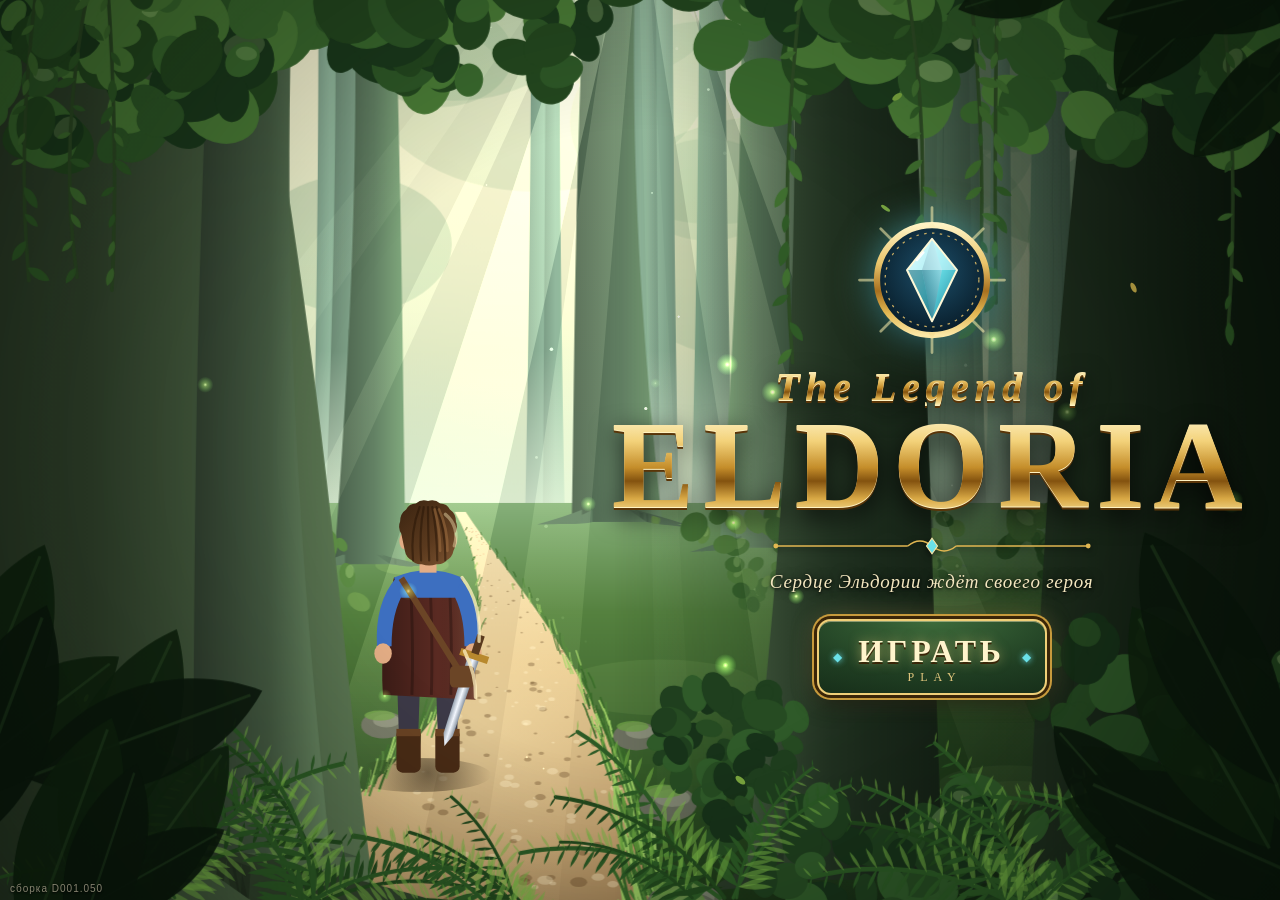
==== commit 91dd325b: "Игра переименована в The Legend of Eldoria, стартовая заставка с кнопкой «Играть» (сборка D001.050) " ====
--- a/index.html
+++ b/index.html
@@ -6,13 +6,13 @@
 <meta name="apple-mobile-web-app-capable" content="yes">
 <meta name="mobile-web-app-capable" content="yes">
 <meta name="apple-mobile-web-app-status-bar-style" content="black-translucent">
-<meta name="apple-mobile-web-app-title" content="Эльдория">
+<meta name="apple-mobile-web-app-title" content="Eldoria">
 <meta name="theme-color" content="#000000">
 <link rel="manifest" href="manifest.webmanifest">
 <link rel="icon" type="image/png" sizes="192x192" href="icon-192.png">
 <link rel="apple-touch-icon" href="apple-touch-icon.png">
 <link rel="icon" type="image/svg+xml" href="data:image/svg+xml;charset=utf-8,%3Csvg%20xmlns='http://www.w3.org/2000/svg'%20viewBox='0%200%20100%20100'%3E%3Crect%20width='100'%20height='100'%20rx='22'%20fill='%231a140a'/%3E%3Crect%20x='3'%20y='3'%20width='94'%20height='94'%20rx='19'%20fill='none'%20stroke='%235c4415'%20stroke-width='4'/%3E%3Ctext%20x='50'%20y='70'%20font-size='58'%20text-anchor='middle'%3E%E2%9A%94%EF%B8%8F%3C/text%3E%3C/svg%3E">
-<title>Легенды Эльдории — 2D RPG</title>
+<title>The Legend of Eldoria — 2D RPG</title>
 <style>
   * { box-sizing: border-box; -webkit-tap-highlight-color: transparent; }
   html, body { overscroll-behavior: none; }
@@ -208,6 +208,56 @@
 #fireworks { position:absolute; inset:0; width:100%; height:100%; pointer-events:none; z-index:0; }
 #winScreen > *:not(#fireworks) { position:relative; z-index:1; }
 @media (max-height:520px){ #startScreen #qDesc { display:none; } #startScreen .scroll h2 { font-size:22px; margin:0 0 2px; } }
+
+/* ---------- Заставка The Legend of Eldoria ---------- */
+#updateBar { z-index:80; }
+#splash { position:absolute; inset:0; z-index:70; overflow:hidden; background:#06110b; color:#f6ecd0; transition:opacity .9s ease; touch-action:manipulation; -webkit-user-select:none; user-select:none; }
+#splash.hidden { display:none; }
+#splash.leaving { opacity:0; pointer-events:none; }
+#splash.leaving #splashUI { transform:scale(1.06); filter:brightness(1.6); }
+#splashCv { position:absolute; inset:0; width:100%; height:100%; image-rendering:auto; background:#06110b; }
+#splashUI { position:absolute; top:0; bottom:0; right:max(3%,env(safe-area-inset-right)); width:min(56%,620px); display:flex; flex-direction:column; align-items:center; justify-content:center; gap:clamp(4px,1.6vh,14px);
+  padding:max(10px,env(safe-area-inset-top)) 8px max(10px,env(safe-area-inset-bottom)); box-sizing:border-box; text-align:center; transition:transform .9s ease, filter .9s ease; }
+#splash .spEmblem { width:clamp(64px,22vh,150px); height:clamp(64px,22vh,150px); filter:drop-shadow(0 0 18px rgba(106,224,232,.55)) drop-shadow(0 6px 10px rgba(0,0,0,.6));
+  opacity:0; transform:scale(.6) rotate(-12deg); animation:spEmblemIn 1.4s cubic-bezier(.2,1.3,.4,1) .5s forwards, spPulse 4s ease-in-out 2s infinite; }
+#splash .spEmblem .spRays { transform-origin:60px 60px; animation:spSpin 40s linear infinite; }
+#splash .spEmblem .spGem { transform-origin:60px 60px; animation:spGem 3.2s ease-in-out infinite; }
+#splash .spTitle { margin:0; line-height:.9; display:flex; flex-direction:column; align-items:center; font-weight:700;
+  font-family:'Cinzel Decorative','Cinzel','Trajan Pro','Palatino Linotype',Palatino,'Book Antiqua',Georgia,'Times New Roman',serif; }
+#splash .spTitle span { display:block; background-image:linear-gradient(105deg,transparent 42%,rgba(255,255,255,.95) 50%,transparent 58%),linear-gradient(180deg,#fff7d2 0%,#f3d27a 28%,#c48d2a 52%,#83520f 64%,#d9a945 80%,#fff0b4 100%);
+  background-size:260% 100%,100% 100%; background-repeat:no-repeat; background-position:160% 0,0 0; -webkit-background-clip:text; background-clip:text; color:transparent; -webkit-text-fill-color:transparent;
+  filter:drop-shadow(0 1px 0 #fff3c2) drop-shadow(0 2px 0 #5a3508) drop-shadow(0 7px 12px rgba(0,0,0,.7)); opacity:0; }
+#splash .spTitle .l1 { font-size:clamp(15px,5.2vh,40px); font-style:italic; font-weight:600; letter-spacing:.14em; text-transform:none; margin-bottom:.12em; animation:spRise 1.1s ease 1.3s forwards, spShine 6s ease-in-out 3.2s infinite; }
+#splash .spTitle .l2 { font-size:clamp(40px,17vh,124px); letter-spacing:.07em; text-transform:uppercase; padding:0 .1em; animation:spRise 1.3s ease 1.6s forwards, spShine 6s ease-in-out 3.4s infinite; }
+#splash .spFlourish { width:clamp(170px,46vh,330px); height:auto; opacity:0; animation:spFade 1s ease 2.2s forwards; filter:drop-shadow(0 2px 3px rgba(0,0,0,.6)); }
+#splash .spTag { font-family:Georgia,'Times New Roman',serif; font-style:italic; font-size:clamp(12px,3.4vh,19px); color:#f3e6bf; letter-spacing:.04em; text-shadow:0 1px 3px #000, 0 0 12px rgba(0,0,0,.8); opacity:0; animation:spFade 1s ease 2.5s forwards; }
+#splashPlay { margin-top:clamp(2px,1.5vh,12px); position:relative; cursor:pointer; display:flex; flex-direction:column; align-items:center; line-height:1; min-width:clamp(150px,40vh,230px);
+  padding:clamp(8px,2.2vh,14px) 38px clamp(6px,1.6vh,10px); border-radius:14px; border:2px solid #f0cf78; color:#fff4cc;
+  background:radial-gradient(120% 140% at 50% 0%,#3d6b3b 0%,#1f3d22 55%,#122614 100%);
+  box-shadow:0 0 0 3px #3a2508, 0 0 0 5px #c79a3c, 0 8px 22px rgba(0,0,0,.65), inset 0 1px 0 rgba(255,240,190,.45), 0 0 26px rgba(240,207,120,.35);
+  font-family:'Cinzel','Trajan Pro','Palatino Linotype',Palatino,'Book Antiqua',Georgia,serif; opacity:0; transform:translateY(10px);
+  animation:spRise .9s ease 2.9s forwards, spGlow 2.4s ease-in-out 4s infinite; -webkit-tap-highlight-color:transparent; }
+#splashPlay::before, #splashPlay::after { content:'◆'; position:absolute; top:50%; transform:translateY(-50%); color:#6ae0e8; font-size:12px; text-shadow:0 0 6px #6ae0e8; }
+#splashPlay::before { left:14px; } #splashPlay::after { right:14px; }
+#splashPlay .pl1 { font-size:clamp(20px,6vh,32px); font-weight:700; letter-spacing:.12em; text-transform:uppercase; text-shadow:0 2px 0 #3a2508, 0 0 12px rgba(255,220,130,.5); }
+#splashPlay .pl2 { font-size:clamp(9px,2.4vh,12px); letter-spacing:.5em; text-transform:uppercase; color:#e2c77e; margin-top:4px; padding-left:.5em; }
+#splashPlay:hover, #splashPlay:focus-visible { outline:none; filter:brightness(1.15); }
+#splashPlay:active { transform:translateY(2px) scale(.98); }
+#splashBuild { position:absolute; left:max(10px,env(safe-area-inset-left)); bottom:max(6px,env(safe-area-inset-bottom)); font-size:10px; letter-spacing:1px; color:rgba(240,230,200,.55); text-shadow:0 1px 2px #000; }
+#splash.skip * { animation-delay:0s !important; animation-duration:.25s !important; }
+#splash.skip .spEmblem { animation:spEmblemIn .25s ease forwards, spPulse 4s ease-in-out .3s infinite !important; }
+@keyframes spEmblemIn { to { opacity:1; transform:scale(1) rotate(0); } }
+@keyframes spPulse { 0%,100% { filter:drop-shadow(0 0 14px rgba(106,224,232,.45)) drop-shadow(0 6px 10px rgba(0,0,0,.6)); } 50% { filter:drop-shadow(0 0 30px rgba(140,240,248,.85)) drop-shadow(0 6px 10px rgba(0,0,0,.6)); } }
+@keyframes spSpin { to { transform:rotate(360deg); } }
+@keyframes spGem { 0%,100% { transform:scale(1); } 50% { transform:scale(1.05); } }
+@keyframes spRise { from { opacity:0; transform:translateY(14px); } to { opacity:1; transform:none; } }
+@keyframes spFade { to { opacity:1; } }
+@keyframes spShine { 0%,70% { background-position:160% 0,0 0; } 100% { background-position:-60% 0,0 0; } }
+@keyframes spGlow { 0%,100% { box-shadow:0 0 0 3px #3a2508, 0 0 0 5px #c79a3c, 0 8px 22px rgba(0,0,0,.65), inset 0 1px 0 rgba(255,240,190,.45), 0 0 18px rgba(240,207,120,.25); } 50% { box-shadow:0 0 0 3px #3a2508, 0 0 0 5px #e9c46a, 0 8px 22px rgba(0,0,0,.65), inset 0 1px 0 rgba(255,240,190,.45), 0 0 36px rgba(255,220,130,.6); } }
+/* узкий экран (телефон вертикально): название по центру сверху, лес снизу */
+@media (max-aspect-ratio: 1/1){ #splashUI { left:0; right:0; width:auto; justify-content:flex-start; padding-top:max(9vh,env(safe-area-inset-top)); }
+  #splash .spTitle .l2 { font-size:clamp(40px,14vw,110px); } #splash .spTitle .l1 { font-size:clamp(15px,5vw,34px); } #splash .spEmblem { width:clamp(70px,24vw,140px); height:clamp(70px,24vw,140px); } }
+@media (prefers-reduced-motion: reduce){ #splash .spEmblem .spRays, #splash .spEmblem .spGem { animation:none; } }
 </style>
 </head>
 <body>
@@ -239,10 +289,45 @@
     <div class="actionBtn skillBtn hidden" id="shieldBtn">🛡</div>
   </div>
 
+  <div id="splash" role="dialog" aria-label="The Legend of Eldoria">
+    <canvas id="splashCv"></canvas>
+    <div id="splashUI">
+      <div class="spEmblem" aria-hidden="true">
+        <svg viewBox="0 0 120 120" width="100%" height="100%">
+          <defs>
+            <linearGradient id="spGold" x1="0" y1="0" x2="0" y2="1"><stop offset="0" stop-color="#fff3c4"/><stop offset=".35" stop-color="#e9c46a"/><stop offset=".6" stop-color="#a8701f"/><stop offset=".8" stop-color="#e2b752"/><stop offset="1" stop-color="#fbe7a6"/></linearGradient>
+            <radialGradient id="spDeep" cx=".5" cy=".42" r=".6"><stop offset="0" stop-color="#1d4f6a"/><stop offset="1" stop-color="#071a26"/></radialGradient>
+            <linearGradient id="spGemA" x1="0" y1="0" x2="1" y2="1"><stop offset="0" stop-color="#e9ffff"/><stop offset=".5" stop-color="#6ae0e8"/><stop offset="1" stop-color="#1a7f96"/></linearGradient>
+            <linearGradient id="spGemB" x1="1" y1="0" x2="0" y2="1"><stop offset="0" stop-color="#bff7ff"/><stop offset="1" stop-color="#0f5a70"/></linearGradient>
+          </defs>
+          <g class="spRays" stroke="#fff2b0" stroke-linecap="round" opacity=".55">
+            <path d="M60 2V14M60 106V118M2 60H14M106 60H118M19 19L27 27M93 93L101 101M101 19L93 27M27 93L19 101" stroke-width="2.2"/>
+          </g>
+          <circle cx="60" cy="60" r="44" fill="url(#spDeep)" stroke="url(#spGold)" stroke-width="5"/>
+          <circle cx="60" cy="60" r="37.5" fill="none" stroke="#e9c46a" stroke-width="1" stroke-dasharray="2 4.3" opacity=".85"/>
+          <g fill="url(#spGold)"><path d="M60 13l3 5h-6zM60 107l-3-5h6zM13 60l5-3v6zM107 60l-5 3v-6z"/></g>
+          <g class="spGem">
+            <path d="M60 27L80 52L60 93L40 52Z" fill="url(#spGemA)"/>
+            <path d="M60 27L68 52L60 93L52 52Z" fill="url(#spGemB)" opacity=".75"/>
+            <path d="M40 52H80L60 27Z" fill="#dffcff" opacity=".55"/>
+            <path d="M40 52L60 93L52 52Z" fill="#0b4d61" opacity=".45"/>
+            <path d="M60 27L80 52L60 93L40 52Z" fill="none" stroke="#fff8d6" stroke-width="1.6" stroke-linejoin="round"/>
+            <path d="M48 44l5-6" stroke="#fff" stroke-width="2" stroke-linecap="round" opacity=".9"/>
+          </g>
+        </svg>
+      </div>
+      <h1 class="spTitle"><span class="l1">The Legend of</span> <span class="l2">Eldoria</span></h1>
+      <svg class="spFlourish" viewBox="0 0 300 20" aria-hidden="true"><path d="M8 10H128M172 10H292" stroke="#e2b752" stroke-width="1.4"/><path d="M128 10q11-9 22 0q11 9 22 0" fill="none" stroke="#e2b752" stroke-width="1.4"/><path d="M150 3l5 7-5 7-5-7z" fill="#6ae0e8" stroke="#fbe7a6" stroke-width="1"/><circle cx="8" cy="10" r="2.2" fill="#e2b752"/><circle cx="292" cy="10" r="2.2" fill="#e2b752"/></svg>
+      <div class="spTag">Сердце Эльдории ждёт своего героя</div>
+      <button id="splashPlay" type="button"><span class="pl1">Играть</span><span class="pl2">Play</span></button>
+    </div>
+    <div id="splashBuild"></div>
+  </div>
+
   <div id="startScreen" class="overlay">
-    <div id="buildTag">сборка D001.049</div>
+    <div id="buildTag">сборка D001.050</div>
     <div class="scroll"><div class="scrollIn">
-    <h2>Легенды Эльдории</h2>
+    <h2>The Legend of Eldoria</h2>
     <div id="introText">
     <p>Огромный открытый мир ждёт вас. Исследуйте леса и равнины, найдите вход в <b>тёмную пещеру</b> — в её глубине есть спуск в логово,
     сражайтесь с волками, скелетами и слизнями, собирайте золото и эликсиры.
@@ -1622,7 +1707,7 @@
   if(gameState==='dialog') gameState = 'playing';
   const f = dlgDone; dlgDone = null; if(f) f();
 });
-function newGameWithIntro(){ beginNewGame(); showDialog('Легенды Эльдории', STORY_INTRO, 'В путь!'); }
+function newGameWithIntro(){ beginNewGame(); showDialog('The Legend of Eldoria', STORY_INTRO, 'В путь!'); }
 
 // ---------- ключи и сундуки ----------
 let chestLoot = [];
@@ -10805,6 +10890,410 @@
 function extDraw(camX, camY){ drawBiomeHazards(camX, camY); drawWild(camX, camY); drawMercs(camX, camY); }
 function extHUD(){ drawWildMap(); drawColdHUD(); drawSandboxTag(); }
 function extEnsureWorld(wd){ ensureWildWorld(wd); ensureBiomeHazardsAll(wd); }
+// ---------- Заставка «The Legend of Eldoria» ----------
+// Стартовая страница перед главным меню: волшебный лес с лучами света, светлячками и героем на тропе,
+// золотое название с эмблемой Сердца Эльдории и кнопка «Играть». Всё рисуется кодом — без картинок и сети.
+// Неподвижные слои (небо, дальний лес, тропа, ближние деревья, листва) строятся один раз в отдельные холсты,
+// каждый кадр только сдвигаются (параллакс) и поверх рисуются лучи, пылинки, светлячки, листья и герой.
+const splash = (()=>{
+  const root = document.getElementById('splash');
+  if(!root) return {active:false};
+  const test = document.documentElement.dataset.test==='1' && !/[?&]splash\b/.test(location.search);
+  const cv = document.getElementById('splashCv'), g = cv.getContext('2d');
+  const bt = document.getElementById('buildTag'), sb = document.getElementById('splashBuild');
+  if(bt && sb) sb.textContent = bt.textContent;
+  const st = {active:!test, t0:performance.now(), raf:0, W:0, H:0, dpr:1, layers:[], px:0, py:0, tx:0, ty:0, parts:null, gone:false};
+  if(test){ root.classList.add('hidden'); return st; }
+
+  // ----- случайные числа с зерном: сцена одинаковая при каждом запуске -----
+  let seed = 7;
+  const rnd = ()=>{ seed |= 0; seed = seed + 0x6D2B79F5 | 0; let t = Math.imul(seed ^ seed>>>15, 1 | seed); t = t + Math.imul(t ^ t>>>7, 61 | t) ^ t; return ((t ^ t>>>14) >>> 0) / 4294967296; };
+  const R = (a,b)=>a+(b-a)*rnd();
+  const mix = (c1,c2,k)=>'rgb('+[0,1,2].map(i=>Math.round(c1[i]+(c2[i]-c1[i])*k)).join(',')+')';
+  const hex = h=>[parseInt(h.slice(1,3),16),parseInt(h.slice(3,5),16),parseInt(h.slice(5,7),16)];
+
+  // ----- композиция зависит от формы экрана -----
+  function comp(){
+    const W = st.W, H = st.H, land = W >= H*1.05, s = Math.min(W,H);
+    return land
+      ? {W,H,s,land, vp:{x:W*0.36, y:H*0.57}, ls:{x:W*0.50, y:-H*0.18}, hero:{x:W*0.335, y:H*0.86, h:H*0.27}, pathBot:W*0.30}
+      : {W,H,s,land, vp:{x:W*0.52, y:H*0.62}, ls:{x:W*0.62, y:-H*0.12}, hero:{x:W*0.47, y:H*0.90, h:H*0.17}, pathBot:W*0.47};
+  }
+
+  // ----- ствол дерева: изогнутый, с корнями, корой и подсветкой со стороны света -----
+  function trunk(c, x, baseY, w, col, fogK, lightSide, opt){
+    opt = opt || {};
+    const topY = -c.H*0.15, bend = (opt.bend!=null ? opt.bend : R(-0.25,0.25))*w, base = hex(col), fog = hex('#a9d2b6');
+    const body = mix(base, fog, fogK), dark = mix(base.map(v=>v*0.55), fog, fogK*0.8), lite = mix(base.map(v=>Math.min(255,v*1.7+20)), fog, fogK*0.6);
+    const L = y=>{ const k = (baseY-y)/(baseY-topY); return x - w/2 + bend*Math.sin(k*Math.PI*0.9) - (1-k)*(1-k)*w*0.35*(opt.flare||1); };
+    const Rt = y=>{ const k = (baseY-y)/(baseY-topY); return x + w/2 + bend*Math.sin(k*Math.PI*0.9) + (1-k)*(1-k)*w*0.35*(opt.flare||1); };
+    const n = 24;
+    g2.beginPath();
+    for(let i=0;i<=n;i++){ const y = baseY-(baseY-topY)*i/n; g2.lineTo(L(y), y); }
+    for(let i=n;i>=0;i--){ const y = baseY-(baseY-topY)*i/n; g2.lineTo(Rt(y), y); }
+    g2.closePath();
+    const gr = g2.createLinearGradient(x-w, 0, x+w, 0);
+    if(lightSide>0){ gr.addColorStop(0, dark); gr.addColorStop(0.55, body); gr.addColorStop(1, lite); }
+    else { gr.addColorStop(0, lite); gr.addColorStop(0.45, body); gr.addColorStop(1, dark); }
+    g2.fillStyle = gr; g2.fill();
+    // корни
+    if(opt.roots!==false){
+      g2.fillStyle = body;
+      for(let r=0;r<4;r++){
+        const dir = r<2 ? -1 : 1, rx = x + dir*w*R(0.25,0.55), len = w*R(0.6,1.3);
+        g2.beginPath(); g2.moveTo(rx - w*0.18, baseY - w*0.25); g2.quadraticCurveTo(rx + dir*len*0.5, baseY - w*0.1, rx + dir*len, baseY + w*R(0.02,0.1));
+        g2.quadraticCurveTo(rx + dir*len*0.4, baseY + w*0.05, rx + w*0.18*dir, baseY); g2.closePath(); g2.fill();
+      }
+    }
+    // кора: вертикальные бороздки
+    if(w > c.s*0.03){
+      g2.save(); g2.clip();
+      g2.strokeStyle = dark; g2.globalAlpha = 0.45; g2.lineWidth = Math.max(1, w*0.025);
+      for(let i=0;i<Math.round(w/(c.s*0.012));i++){
+        const fx = R(-0.45,0.45); let y = baseY; g2.beginPath();
+        const y2 = R(topY, baseY-w);
+        for(let k=0;k<=10;k++){ const yy = baseY - (baseY-y2)*k/10; const xl = L(yy), xr = Rt(yy); g2.lineTo(xl+(xr-xl)*(0.5+fx)+Math.sin(yy*0.05+i)*w*0.02, yy); }
+        g2.stroke();
+      }
+      // мох на светлой стороне
+      if(opt.moss){
+        g2.globalAlpha = 0.55; g2.fillStyle = opt.moss;
+        for(let i=0;i<40;i++){ const yy = R(baseY-(baseY-topY)*0.55, baseY); const xr = lightSide>0 ? Rt(yy) : L(yy); g2.beginPath(); g2.ellipse(xr - lightSide*R(0,w*0.18), yy, w*R(0.04,0.1), w*R(0.08,0.2), 0, 0, 6.3); g2.fill(); }
+      }
+      g2.restore();
+    }
+  }
+  // ----- облако листвы: много пятен разного тона, светлее со стороны света -----
+  function foliage(c, x, y, r, cols, n, lightK){
+    for(let i=0;i<n;i++){
+      const a = rnd()*6.283, d = Math.sqrt(rnd())*r, px = x+Math.cos(a)*d, py = y+Math.sin(a)*d*0.7;
+      const toL = Math.max(0, ((c.ls.x-px)*(-0.2) + (c.ls.y-py)*(-1)) < 0 ? 1 : 0.4);
+      const col = cols[(rnd()*cols.length)|0], rr = r*R(0.12,0.3);
+      g2.fillStyle = col; g2.beginPath(); g2.ellipse(px, py, rr, rr*R(0.6,0.9), R(0,3), 0, 6.3); g2.fill();
+      if(lightK && rnd() < lightK*toL){ g2.fillStyle = 'rgba(220,255,170,'+R(0.15,0.35)+')'; g2.beginPath(); g2.ellipse(px+rr*0.2, py-rr*0.3, rr*0.55, rr*0.35, R(0,3), 0, 6.3); g2.fill(); }
+    }
+  }
+  // ----- папоротник -----
+  function fern(c, x, y, len, ang, col, liteCol){
+    const segs = 14; let px = x, py = y, a = ang;
+    g2.strokeStyle = col; g2.lineWidth = Math.max(1, len*0.02); g2.lineCap = 'round';
+    const pts = [];
+    for(let i=0;i<=segs;i++){ pts.push([px,py,a]); px += Math.cos(a)*len/segs; py += Math.sin(a)*len/segs; a += 0.06*(ang<-1.57 ? -1 : 1); }
+    g2.beginPath(); pts.forEach((p,i)=> i ? g2.lineTo(p[0],p[1]) : g2.moveTo(p[0],p[1])); g2.stroke();
+    for(let i=1;i<pts.length;i++){
+      const [qx,qy,qa] = pts[i], l = len*0.22*(1-i/pts.length*0.8);
+      for(const sd of [-1,1]){
+        g2.fillStyle = (sd>0 && liteCol) ? liteCol : col;
+        g2.beginPath(); g2.moveTo(qx,qy);
+        const la = qa + sd*1.1;
+        g2.quadraticCurveTo(qx+Math.cos(la-sd*0.3)*l*0.6, qy+Math.sin(la-sd*0.3)*l*0.6, qx+Math.cos(la)*l, qy+Math.sin(la)*l);
+        g2.quadraticCurveTo(qx+Math.cos(la+sd*0.3)*l*0.5, qy+Math.sin(la+sd*0.3)*l*0.5, qx, qy); g2.fill();
+      }
+    }
+  }
+  // ----- крупный лист переднего плана -----
+  function bigLeaf(x, y, len, ang, col, vein){
+    g2.save(); g2.translate(x,y); g2.rotate(ang);
+    g2.fillStyle = col; g2.beginPath(); g2.moveTo(0,0);
+    g2.bezierCurveTo(len*0.3, -len*0.28, len*0.75, -len*0.22, len, 0); g2.bezierCurveTo(len*0.75, len*0.22, len*0.3, len*0.28, 0, 0); g2.fill();
+    if(vein){ g2.strokeStyle = vein; g2.lineWidth = Math.max(1,len*0.012); g2.beginPath(); g2.moveTo(0,0); g2.lineTo(len*0.95,0); g2.stroke(); }
+    g2.restore();
+  }
+
+  // ----- построение неподвижных слоёв -----
+  let g2 = null;
+  function makeLayer(depth, fn){
+    const c = comp(), ox = Math.ceil(c.W*0.05), oy = Math.ceil(c.H*0.04);
+    const L = document.createElement('canvas'); L.width = c.W+2*ox; L.height = c.H+2*oy;
+    g2 = L.getContext('2d'); g2.translate(ox, oy); fn(c);
+    return {cv:L, ox, oy, depth};
+  }
+  function pathEdges(c){
+    // осевая линия тропы от низа экрана к точке схода, с лёгким изгибом
+    const pts = [], n = 40, x0 = c.pathBot, y0 = c.H*1.08;
+    for(let i=0;i<=n;i++){
+      const k = i/n, e = k*k*(3-2*k);
+      const x = x0 + (c.vp.x-x0)*e + Math.sin(k*Math.PI)*c.s*0.10*(c.land ? 1 : -0.6), y = y0 + (c.vp.y-y0)*k;
+      const w = c.s*(c.land ? 0.62 : 0.5)*Math.pow(1-k, 1.6) + c.s*0.012;
+      pts.push({x, y, w, k});
+    }
+    return pts;
+  }
+  function build(){
+    seed = 7;
+    st.layers = [];
+    // 1. дальний план: светлая дымка, солнце в кронах, далёкие стволы
+    st.layers.push(makeLayer(0.12, c=>{
+      const gr = g2.createLinearGradient(0,-c.H*0.05,0,c.H*1.05);
+      gr.addColorStop(0,'#f6fbe6'); gr.addColorStop(0.3,'#cfe8c6'); gr.addColorStop(0.58,'#8fbf9c'); gr.addColorStop(1,'#3b6a4c');
+      g2.fillStyle = gr; g2.fillRect(-c.W*0.1,-c.H*0.1,c.W*1.2,c.H*1.2);
+      const sun = g2.createRadialGradient(c.ls.x, c.ls.y+c.H*0.2, 0, c.ls.x, c.ls.y+c.H*0.2, Math.max(c.W,c.H)*0.75);
+      sun.addColorStop(0,'rgba(255,252,225,1)'); sun.addColorStop(0.25,'rgba(255,246,205,.75)'); sun.addColorStop(1,'rgba(255,246,205,0)');
+      g2.fillStyle = sun; g2.fillRect(-c.W*0.1,-c.H*0.1,c.W*1.2,c.H*1.2);
+      // далёкие кроны — мягкие пятна
+      for(let i=0;i<26;i++){ const x = R(-0.05,1.05)*c.W, y = R(-0.1,0.28)*c.H; const r = c.s*R(0.08,0.2);
+        const a = 0.12 + 0.25*Math.min(1, Math.abs(x-c.ls.x)/(c.W*0.5));
+        g2.fillStyle = 'rgba(110,160,120,'+a.toFixed(2)+')'; g2.beginPath(); g2.ellipse(x,y,r,r*0.7,0,0,6.3); g2.fill(); }
+      // два ряда далёких стволов
+      for(const [cnt, fogK, wk] of [[18,0.78,0.018],[13,0.6,0.03]]){
+        for(let i=0;i<cnt;i++){ const x = R(-0.05,1.05)*c.W; if(Math.abs(x-c.vp.x) < c.s*0.05) continue;
+          trunk(c, x, c.vp.y + c.H*R(0.0,0.06), c.s*wk*R(0.7,1.4), '#3f5a44', fogK, x<c.ls.x ? 1 : -1, {roots:false, bend:R(-0.1,0.1)}); }
+      }
+      // туман у горизонта
+      const mist = g2.createLinearGradient(0, c.vp.y-c.H*0.18, 0, c.vp.y+c.H*0.12);
+      mist.addColorStop(0,'rgba(225,240,215,0)'); mist.addColorStop(0.6,'rgba(225,240,215,.75)'); mist.addColorStop(1,'rgba(200,225,195,0)');
+      g2.fillStyle = mist; g2.fillRect(-c.W*0.1, c.vp.y-c.H*0.18, c.W*1.2, c.H*0.3);
+    }));
+    // 2. средний план: земля, тропа, стволы средней дальности, кусты
+    st.layers.push(makeLayer(0.35, c=>{
+      const gy = c.vp.y - c.H*0.01;
+      const gr = g2.createLinearGradient(0, gy, 0, c.H*1.05);
+      gr.addColorStop(0,'#86b07a'); gr.addColorStop(0.25,'#55813f'); gr.addColorStop(0.7,'#2f5224'); gr.addColorStop(1,'#1b3215');
+      g2.fillStyle = gr; g2.fillRect(-c.W*0.1, gy, c.W*1.2, c.H*1.2);
+      // пятна света на траве
+      for(let i=0;i<14;i++){ const x = R(0,1)*c.W, y = R(gy+c.H*0.03, c.H); const r = c.s*R(0.04,0.12)*(0.4+(y-gy)/c.H);
+        g2.fillStyle = 'rgba(200,240,140,'+R(0.06,0.16).toFixed(2)+')'; g2.beginPath(); g2.ellipse(x,y,r*1.8,r*0.5,0,0,6.3); g2.fill(); }
+      // стволы средней дальности (за тропой, не на ней)
+      const mids = c.land ? [0.17,0.27,0.5,0.6,0.72,0.86,0.97] : [0.08,0.26,0.74,0.92];
+      for(const fx of mids){ const x = (fx+R(-0.02,0.02))*c.W; if(Math.abs(x-c.vp.x) < c.s*0.07) continue;
+        const base = gy + c.H*R(0.02,0.07);
+        trunk(c, x, base, c.s*R(0.035,0.06), '#3d5638', 0.35, x<c.ls.x ? 1 : -1, {moss:'#7fae55', flare:1.2}); }
+      // кусты у оснований
+      for(let i=0;i<16;i++){ const x = R(-0.05,1.05)*c.W; if(Math.abs(x-c.vp.x) < c.s*0.12) continue;
+        foliage(c, x, gy + c.H*R(0.03,0.09), c.s*R(0.04,0.08), ['#4b7a3a','#3d6a31','#5c8b44','#6f9c4f'], 14, 0.5); }
+      // тропа
+      const P = pathEdges(c);
+      g2.beginPath(); P.forEach((p,i)=> i ? g2.lineTo(p.x-p.w/2, p.y) : g2.moveTo(p.x-p.w/2, p.y)); for(let i=P.length-1;i>=0;i--) g2.lineTo(P[i].x+P[i].w/2, P[i].y); g2.closePath();
+      const pg = g2.createLinearGradient(0, c.vp.y, 0, c.H*1.05);
+      pg.addColorStop(0,'#f3e2b6'); pg.addColorStop(0.35,'#d2ad73'); pg.addColorStop(0.8,'#9d7444'); pg.addColorStop(1,'#6e4f2c');
+      g2.fillStyle = pg; g2.fill();
+      g2.save(); g2.clip();
+      // светлая полоса солнца поперёк тропы и камешки
+      const sp = g2.createRadialGradient(c.hero.x+c.s*0.05, c.hero.y-c.H*0.05, 0, c.hero.x+c.s*0.05, c.hero.y-c.H*0.05, c.s*0.45);
+      sp.addColorStop(0,'rgba(255,240,190,.55)'); sp.addColorStop(1,'rgba(255,240,190,0)'); g2.fillStyle = sp; g2.fillRect(0,0,c.W,c.H*1.1);
+      for(let i=0;i<260;i++){ const p = P[(rnd()*(P.length-1))|0]; const x = p.x + R(-0.5,0.5)*p.w, y = p.y + R(-1,1)*c.H*0.012; const r = Math.max(0.6, c.s*0.006*(1-p.k)*R(0.4,1.4));
+        g2.fillStyle = rnd()<0.5 ? 'rgba(90,60,30,.35)' : 'rgba(255,240,200,.35)'; g2.beginPath(); g2.ellipse(x,y,r*1.4,r*0.8,0,0,6.3); g2.fill(); }
+      g2.restore();
+      // трава заходит на края тропы
+      for(const sd of [-1,1]) for(let i=0;i<P.length-2;i++){ const p = P[i]; const ex = p.x + sd*p.w/2;
+        const n = Math.max(2, Math.round(12*(1-p.k)));
+        for(let j=0;j<n;j++){ const bx = ex + R(-1,1)*p.w*0.05, by = p.y + R(-1,1)*c.H*0.01, bl = c.s*0.05*(1-p.k)*R(0.5,1.2)+1;
+          g2.strokeStyle = rnd()<0.3 ? '#9ccb64' : (rnd()<0.5 ? '#4e8237' : '#3a6a2a'); g2.lineWidth = Math.max(1, c.s*0.004*(1-p.k));
+          g2.beginPath(); g2.moveTo(bx,by); g2.quadraticCurveTo(bx - sd*bl*0.2, by-bl*0.6, bx - sd*bl*R(0.1,0.5), by-bl); g2.stroke(); } }
+      // камни со мхом у тропы
+      for(let i=0;i<6;i++){ const p = P[(R(0.1,0.7)*P.length)|0]; const sd = rnd()<0.5?-1:1; const x = p.x + sd*(p.w/2 + c.s*R(0.01,0.05)), y = p.y, r = c.s*0.035*(1-p.k)+2;
+        g2.fillStyle = '#6c705f'; g2.beginPath(); g2.ellipse(x,y-r*0.3,r*1.3,r*0.8,0,0,6.3); g2.fill();
+        g2.fillStyle = '#8a8e7a'; g2.beginPath(); g2.ellipse(x+r*0.2,y-r*0.55,r*0.8,r*0.4,0,0,6.3); g2.fill();
+        g2.fillStyle = 'rgba(110,160,70,.8)'; g2.beginPath(); g2.ellipse(x-r*0.2,y-r*0.85,r*0.9,r*0.3,0,0,6.3); g2.fill(); }
+    }));
+    // 3. ближний план: огромный ствол слева, тёмная чаща справа (фон для названия), кроны сверху, лианы, папоротники
+    st.layers.push(makeLayer(0.7, c=>{
+      if(c.land){
+        trunk(c, c.W*0.045, c.H*1.02, c.s*0.36, '#2b3b25', 0.05, 1, {moss:'#6f9f45', bend:0.18, flare:1.4});
+        trunk(c, c.W*0.205, c.H*0.95, c.s*0.09, '#33462d', 0.15, 1, {moss:'#77a64c', bend:-0.2});
+        // правая сторона: тёмные стволы и чаща — на ней хорошо читается золотое название
+        trunk(c, c.W*0.66, c.H*0.98, c.s*0.13, '#24321f', 0.1, -1, {moss:'#5f8e3d', bend:0.12});
+        trunk(c, c.W*0.99, c.H*1.05, c.s*0.32, '#1c2818', 0.02, -1, {moss:'#4f7c34', bend:-0.15});
+        const dark = g2.createLinearGradient(c.W*0.48, 0, c.W*1.05, 0); dark.addColorStop(0,'rgba(8,24,12,0)'); dark.addColorStop(0.35,'rgba(8,24,12,.45)'); dark.addColorStop(1,'rgba(6,18,9,.7)');
+        g2.fillStyle = dark; g2.fillRect(c.W*0.48, -c.H*0.1, c.W*0.62, c.H*1.2);
+        for(let i=0;i<10;i++) foliage(c, R(0.5,1.05)*c.W, R(0.72,1.05)*c.H, c.s*R(0.08,0.16), ['#173219','#1f3f1e','#264b22','#2f5a29'], 22, 0.15);
+      } else {
+        trunk(c, -c.W*0.02, c.H*1.02, c.s*0.32, '#2b3b25', 0.05, 1, {moss:'#6f9f45', bend:0.1});
+        trunk(c, c.W*1.02, c.H*1.02, c.s*0.3, '#1f2c1b', 0.03, -1, {moss:'#4f7c34', bend:-0.1});
+        // верх затемнён под название
+        const dark = g2.createLinearGradient(0, 0, 0, c.H*0.55); dark.addColorStop(0,'rgba(6,18,9,.55)'); dark.addColorStop(1,'rgba(6,18,9,0)');
+        g2.fillStyle = dark; g2.fillRect(-c.W*0.1, -c.H*0.1, c.W*1.2, c.H*0.65);
+      }
+      // кроны по верхнему краю с просветом у солнца
+      for(let i=0;i<34;i++){ const x = R(-0.08,1.08)*c.W; if(Math.abs(x-c.ls.x) < c.W*0.13 && rnd()<0.85) continue;
+        foliage(c, x, R(-0.12,0.08)*c.H, c.s*R(0.1,0.2), ['#1b3a1c','#24481f','#2e5827','#3a6a2e','#4a7c36'], 26, 0.45); }
+      // свисающие лианы
+      g2.lineCap = 'round';
+      for(let i=0;i<9;i++){ const x = R(0.02,0.98)*c.W; if(Math.abs(x-c.ls.x) < c.W*0.08) continue; const len = c.H*R(0.15,0.45), sw = R(-1,1)*c.s*0.04;
+        g2.strokeStyle = '#2d4a24'; g2.lineWidth = Math.max(1.2, c.s*0.004); g2.beginPath(); g2.moveTo(x, -c.H*0.02); g2.quadraticCurveTo(x+sw, len*0.5, x+sw*0.4, len); g2.stroke();
+        for(let k=0;k<len/(c.s*0.03);k++){ const t = k*c.s*0.03/len, lx = x + sw*2*t*(1-t) + sw*0.4*t*t, ly = len*t; bigLeaf(lx, ly, c.s*R(0.015,0.03), R(0.3,2.8), rnd()<0.5?'#3f6e2f':'#2f5a26'); } }
+      // папоротники по нижним краям
+      const ferns = c.land ? [[0.12,1.0],[0.24,1.02],[0.42,1.04],[0.56,1.0],[0.8,1.02],[0.93,0.98]] : [[0.05,1.0],[0.25,1.03],[0.7,1.03],[0.95,1.0]];
+      for(const [fx,fy] of ferns){ const x = fx*c.W, y = fy*c.H;
+        for(let k=0;k<6;k++) fern(c, x+R(-1,1)*c.s*0.03, y, c.s*R(0.16,0.26), -Math.PI/2 + R(-1.1,1.1), rnd()<0.5?'#2c5a25':'#22481d', 'rgba(120,180,70,.55)'); }
+    }));
+    // 4. передний план: тёмные размытые листья по углам и виньетка
+    st.layers.push(makeLayer(1.25, c=>{
+      g2.globalAlpha = 0.92;
+      for(let i=0;i<9;i++) bigLeaf(R(-0.06,0.1)*c.W, R(0.85,1.08)*c.H, c.s*R(0.18,0.32), R(-1.4,-0.2), rnd()<0.5?'#0b1a0c':'#10240f', 'rgba(60,100,50,.35)');
+      for(let i=0;i<9;i++) bigLeaf(R(0.9,1.06)*c.W, R(0.86,1.08)*c.H, c.s*R(0.18,0.32), R(-2.9,-1.7), rnd()<0.5?'#0b1a0c':'#10240f', 'rgba(60,100,50,.35)');
+      for(let i=0;i<6;i++) bigLeaf(R(0.85,1.05)*c.W, R(-0.05,0.05)*c.H, c.s*R(0.14,0.24), R(1.8,2.9), '#0c1d0d', 'rgba(60,100,50,.3)');
+      g2.globalAlpha = 1;
+      const vg = g2.createRadialGradient(c.W*0.5, c.H*0.5, Math.min(c.W,c.H)*0.35, c.W*0.5, c.H*0.5, Math.hypot(c.W,c.H)*0.62);
+      vg.addColorStop(0,'rgba(0,0,0,0)'); vg.addColorStop(1,'rgba(0,8,3,.6)');
+      g2.fillStyle = vg; g2.fillRect(-c.W*0.1,-c.H*0.1,c.W*1.2,c.H*1.2);
+    }));
+    // частицы
+    const c = comp();
+    st.parts = {
+      motes: Array.from({length:70}, ()=>({x:R(0,1), y:R(0,0.9), r:R(0.6,1.8), v:R(0.004,0.012), ph:R(0,6.3)})),
+      flies: Array.from({length:c.land ? 28 : 20}, ()=>({x:R(0,1), y:R(0.35,0.98), r:R(0.8,1.6), ph:R(0,6.3), sp:R(0.3,0.8), bl:R(0.6,1.6)})),
+      leaves: Array.from({length:7}, ()=>({x:R(0,1), y:R(-0.3,1), s:R(0.6,1.2), ph:R(0,6.3), v:R(0.02,0.045), col:rnd()<0.6?'#7aa63e':'#c9b04a'})),
+    };
+  }
+
+  // ----- герой со спины на тропе -----
+  function hero(c, t){
+    const {x, y, h} = c.hero, u = h/100, br = Math.sin(t*1.6)*0.6;
+    g.save(); g.translate(x, y);
+    // тень
+    const sh = g.createRadialGradient(0, 0, 0, 0, 0, 26*u); sh.addColorStop(0,'rgba(30,20,10,.55)'); sh.addColorStop(1,'rgba(30,20,10,0)');
+    g.fillStyle = sh; g.beginPath(); g.ellipse(-4*u, 1*u, 30*u, 7*u, 0, 0, 6.3); g.fill();
+    const rim = 'rgba(255,240,190,.75)';
+    // сапоги и ноги
+    for(const sd of [-1,1]){
+      g.fillStyle = '#3d3a48'; g.beginPath(); g.moveTo(sd*3*u, -46*u); g.lineTo(sd*13*u, -46*u); g.lineTo(sd*12*u, -16*u); g.lineTo(sd*4*u, -16*u); g.closePath(); g.fill();
+      g.fillStyle = '#4a2c16'; g.beginPath(); g.roundRect ? g.roundRect(sd>0 ? 3*u : -13*u, -18*u, 10*u, 18*u, 2.5*u) : g.rect(sd>0 ? 3*u : -13*u, -18*u, 10*u, 18*u); g.fill();
+      g.fillStyle = '#6b4424'; g.fillRect(sd>0 ? 3*u : -13*u, -18*u, 10*u, 3*u);
+    }
+    // плащ-накидка до колен (развевается)
+    const fl = Math.sin(t*1.3)*2.5*u;
+    g.fillStyle = '#5a2a22';
+    g.beginPath(); g.moveTo(-14*u, -80*u+br*u); g.quadraticCurveTo(-20*u, -55*u, -19*u+fl, -32*u); g.lineTo(19*u+fl*1.2, -30*u); g.quadraticCurveTo(20*u, -55*u, 14*u, -80*u+br*u); g.closePath(); g.fill();
+    const cg = g.createLinearGradient(-20*u, 0, 20*u, 0); cg.addColorStop(0,'rgba(0,0,0,.35)'); cg.addColorStop(0.6,'rgba(0,0,0,0)'); cg.addColorStop(1,'rgba(255,220,160,.18)');
+    g.fillStyle = cg; g.fill();
+    g.strokeStyle = 'rgba(0,0,0,.25)'; g.lineWidth = 1.2*u; for(const k of [-7,1,9]){ g.beginPath(); g.moveTo(k*u, -74*u); g.quadraticCurveTo((k+1)*u, -50*u, k*u+fl*0.8, -32*u); g.stroke(); }
+    // рукава и кисти
+    for(const sd of [-1,1]){
+      g.fillStyle = '#3d6fc0'; g.beginPath(); g.moveTo(sd*13*u, -80*u+br*u); g.quadraticCurveTo(sd*22*u, -70*u, sd*21*u, -52*u); g.lineTo(sd*15*u, -52*u); g.quadraticCurveTo(sd*15*u, -66*u, sd*10*u, -74*u); g.closePath(); g.fill();
+      g.fillStyle = '#e3ad85'; g.beginPath(); g.ellipse(sd*18.5*u, -49*u, 3.6*u, 4.2*u, 0, 0, 6.3); g.fill();
+    }
+    // меч в правой руке, остриём вниз
+    g.save(); g.translate(19*u, -48*u); g.rotate(0.32);
+    g.fillStyle = '#b8892e'; g.fillRect(-6*u, -1.5*u, 12*u, 3*u);
+    g.fillStyle = '#5a3a1e'; g.fillRect(-1.6*u, -9*u, 3.2*u, 8*u);
+    const bl = g.createLinearGradient(-2.4*u, 0, 2.4*u, 0); bl.addColorStop(0,'#8c99a8'); bl.addColorStop(0.5,'#f4f8ff'); bl.addColorStop(1,'#7d8a99');
+    g.fillStyle = bl; g.beginPath(); g.moveTo(-2.4*u, 1.5*u); g.lineTo(2.4*u, 1.5*u); g.lineTo(2*u, 34*u); g.lineTo(0, 39*u); g.lineTo(-2*u, 34*u); g.closePath(); g.fill();
+    const gl = (t*0.5)%3; if(gl<1){ g.fillStyle = 'rgba(255,255,255,'+(0.9*Math.sin(gl*Math.PI)).toFixed(2)+')'; g.beginPath(); g.arc(0, 4*u+gl*32*u, 2.2*u, 0, 6.3); g.fill(); }
+    g.restore();
+    // плечи / верх туники над плащом, ремень сумки
+    g.fillStyle = '#3d6fc0'; g.beginPath(); g.moveTo(-14*u, -80*u+br*u); g.quadraticCurveTo(0, -86*u+br*u, 14*u, -80*u+br*u); g.lineTo(11*u, -72*u); g.lineTo(-11*u, -72*u); g.closePath(); g.fill();
+    g.strokeStyle = '#6b4526'; g.lineWidth = 2.6*u; g.beginPath(); g.moveTo(-11*u, -80*u); g.lineTo(14*u, -40*u); g.stroke();
+    g.fillStyle = '#6b4526'; g.beginPath(); g.roundRect ? g.roundRect(9*u, -44*u, 10*u, 9*u, 2*u) : g.rect(9*u, -44*u, 10*u, 9*u); g.fill();
+    // шея и голова: волосы со спины
+    g.fillStyle = '#e3ad85'; g.fillRect(-3.5*u, -88*u+br*u, 7*u, 6*u);
+    g.fillStyle = '#e3ad85'; for(const sd of [-1,1]){ g.beginPath(); g.ellipse(sd*9.6*u, -95*u+br*u, 2.2*u, 3.4*u, 0, 0, 6.3); g.fill(); }
+    const hs = Math.sin(t*1.1)*0.8*u, hy = -97*u+br*u;
+    // шевелюра: пышный силуэт из прядей-клиньев, тёмные пряди и блик сбоку
+    const hg = g.createLinearGradient(-11*u, hy-12*u, 11*u, hy+10*u); hg.addColorStop(0,'#3e2612'); hg.addColorStop(0.6,'#5b3a1e'); hg.addColorStop(1,'#7a5230');
+    g.fillStyle = hg; g.beginPath();
+    const tufts = [[-11,-1],[-11.5,-6],[-9,-11],[-5,-13.5],[0,-14.5],[5,-13.5],[9,-11],[11.5,-6],[11,-1],[10,6],[7,10],[3,11.5],[-3,11.5],[-7,10],[-10,6]];
+    tufts.forEach(([tx,ty],i)=>{ const px = tx*u + (ty>4 ? hs : 0), py = hy + ty*u; if(!i) g.moveTo(px,py); else { const [ux,uy] = tufts[i-1]; const mx = (ux+tx)/2*1.12*u + (ty>4 ? hs : 0), my = hy + (uy+ty)/2*1.1*u; g.quadraticCurveTo(mx, my, px, py); } });
+    g.closePath(); g.fill();
+    g.strokeStyle = 'rgba(40,22,8,.55)'; g.lineWidth = 0.9*u; g.lineCap = 'round';
+    for(const k of [-7,-3.5,0,3.5,7]){ g.beginPath(); g.moveTo(k*0.5*u, hy-12*u); g.quadraticCurveTo(k*1.05*u, hy-2*u, k*0.95*u+hs, hy+10*u); g.stroke(); }
+    g.strokeStyle = 'rgba(170,120,70,.45)'; g.lineWidth = 1.1*u;
+    for(const k of [4.5,7.5]){ g.beginPath(); g.moveTo(k*0.6*u, hy-11*u); g.quadraticCurveTo(k*1.1*u, hy-3*u, k*u+hs, hy+6*u); g.stroke(); }
+    // контровой свет справа-сверху
+    g.strokeStyle = rim; g.lineWidth = 1.4*u; g.lineCap = 'round';
+    g.globalAlpha = 0.55; g.beginPath(); g.arc(0, -97*u+br*u, 11.5*u, -0.9, 0.35); g.stroke(); g.globalAlpha = 1;
+    g.beginPath(); g.moveTo(14*u, -80*u+br*u); g.quadraticCurveTo(22*u, -70*u, 21*u, -54*u); g.stroke();
+    g.beginPath(); g.moveTo(15*u, -50*u); g.quadraticCurveTo(20*u, -40*u, 19*u+fl*1.2, -31*u); g.stroke();
+    g.restore();
+  }
+
+  // ----- кадр -----
+  function frame(now){
+    if(st.gone) return;
+    st.raf = requestAnimationFrame(frame);
+    if(document.hidden) return;
+    const t = (now - st.t0)/1000, c = comp(), W = c.W, H = c.H;
+    // плавный параллакс: за курсором/пальцем и лёгкое «дыхание» камеры
+    st.px += (st.tx + Math.sin(t*0.17)*0.25 - st.px)*0.04; st.py += (st.ty + Math.cos(t*0.13)*0.2 - st.py)*0.04;
+    const lay = (L)=>{ g.drawImage(L.cv, -L.ox - st.px*L.ox*0.8*L.depth, -L.oy - st.py*L.oy*0.8*L.depth); };
+    lay(st.layers[0]); lay(st.layers[1]);
+    const ox = st.layers[1].ox*0.8*0.45*st.px, oy = st.layers[1].oy*0.8*0.45*st.py;
+    // лучи света из просвета в кронах
+    g.save(); g.globalCompositeOperation = 'lighter';
+    const L0 = {x:c.ls.x - st.px*st.layers[0].ox*0.3, y:c.ls.y};
+    for(let i=0;i<7;i++){
+      const a = Math.PI/2 + (i-3)*0.17 + Math.sin(t*0.2+i)*0.02 + (c.land ? 0.12 : 0.05), len = H*1.35, wd = H*(0.05 + 0.03*Math.sin(i*2.1));
+      const ex = L0.x + Math.cos(a)*len, ey = L0.y + Math.sin(a)*len, nx = -Math.sin(a), ny = Math.cos(a);
+      const al = 0.07 + 0.05*Math.sin(t*0.5 + i*1.7);
+      const gr = g.createLinearGradient(L0.x, L0.y, ex, ey); gr.addColorStop(0,'rgba(255,248,215,'+(al*1.6).toFixed(3)+')'); gr.addColorStop(0.55,'rgba(255,244,200,'+al.toFixed(3)+')'); gr.addColorStop(1,'rgba(255,244,200,0)');
+      g.fillStyle = gr; g.beginPath(); g.moveTo(L0.x + nx*wd*0.15, L0.y + ny*wd*0.15); g.lineTo(ex + nx*wd, ey + ny*wd); g.lineTo(ex - nx*wd, ey - ny*wd); g.lineTo(L0.x - nx*wd*0.15, L0.y - ny*wd*0.15); g.closePath(); g.fill();
+    }
+    // пылинки в лучах
+    const P = st.parts, sc = st.dpr;
+    for(const m of P.motes){
+      m.y -= m.v*0.016; m.x += Math.sin(t*0.6+m.ph)*0.0004; if(m.y < -0.02){ m.y = 0.95; m.x = Math.random(); }
+      const mx = m.x*W, my = m.y*H, d = Math.abs((mx-L0.x) - (my-L0.y)*0.12)/(W*0.35);
+      const a = Math.max(0, 0.75 - d)*(0.5+0.5*Math.sin(t*2+m.ph));
+      if(a < 0.03) continue;
+      g.fillStyle = 'rgba(255,250,225,'+a.toFixed(2)+')'; g.beginPath(); g.arc(mx, my, m.r*sc, 0, 6.3); g.fill();
+    }
+    g.restore();
+    // герой
+    g.save(); g.translate(-ox, -oy); hero(c, t); g.restore();
+    lay(st.layers[2]);
+    // светлячки
+    g.save(); g.globalCompositeOperation = 'lighter';
+    for(const f of P.flies){
+      const fx = (f.x + Math.sin(t*f.sp*0.4+f.ph)*0.04)*W - st.px*st.layers[2].ox*0.6, fy = (f.y + Math.sin(t*f.sp*0.55+f.ph*1.3)*0.035)*H - st.py*st.layers[2].oy*0.6;
+      const b = Math.max(0, Math.sin(t*f.bl + f.ph)); if(b < 0.05) continue;
+      const r = f.r*sc*7*(0.6+b*0.6);
+      const gr = g.createRadialGradient(fx, fy, 0, fx, fy, r); gr.addColorStop(0,'rgba(240,255,170,'+(0.95*b).toFixed(2)+')'); gr.addColorStop(0.25,'rgba(190,255,110,'+(0.45*b).toFixed(2)+')'); gr.addColorStop(1,'rgba(120,255,80,0)');
+      g.fillStyle = gr; g.beginPath(); g.arc(fx, fy, r, 0, 6.3); g.fill();
+    }
+    g.restore();
+    // падающие листья
+    for(const l of P.leaves){
+      l.y += l.v*0.016; l.x += Math.sin(t*1.2+l.ph)*0.0012; if(l.y > 1.08){ l.y = -0.06; l.x = Math.random(); }
+      g.save(); g.translate(l.x*W, l.y*H); g.rotate(Math.sin(t*1.8+l.ph)*1.2); g.scale(1, 0.5+0.5*Math.abs(Math.sin(t*2.2+l.ph)));
+      g.fillStyle = l.col; g.beginPath(); g.ellipse(0, 0, 6*sc*l.s, 3*sc*l.s, 0, 0, 6.3); g.fill(); g.restore();
+    }
+    lay(st.layers[3]);
+    // появление из темноты
+    const fin = Math.min(1, t/1.6);
+    if(fin < 1){ g.fillStyle = 'rgba(2,6,3,'+(1-fin*fin*(3-2*fin)).toFixed(3)+')'; g.fillRect(0,0,W,H); }
+  }
+
+  function resize(){
+    if(st.gone) return;
+    const r = root.getBoundingClientRect();
+    const lowQ = (typeof quality!=='undefined' && quality==='low');
+    st.dpr = Math.min(lowQ ? 1 : 2, window.devicePixelRatio || 1);
+    const W = Math.max(2, Math.round(r.width*st.dpr)), H = Math.max(2, Math.round(r.height*st.dpr));
+    if(W===st.W && H===st.H && st.layers.length) return;
+    st.W = cv.width = W; st.H = cv.height = H;
+    build();
+  }
+  let rzT = 0;
+  window.addEventListener('resize', ()=>{ clearTimeout(rzT); rzT = setTimeout(resize, 120); });
+  root.addEventListener('pointermove', e=>{ const r = root.getBoundingClientRect(); st.tx = ((e.clientX-r.left)/r.width - 0.5)*2; st.ty = ((e.clientY-r.top)/r.height - 0.5)*2; });
+
+  // ----- кнопка «Играть» -----
+  function chime(){
+    try{ SFX.unlock(); if(!SFX.ctx || SFX.muted) return;
+      [523.25, 659.25, 783.99, 1046.5].forEach((f,i)=>SFX.tone(f, 1.4, {type:'triangle', vol:0.07, delay:i*0.09, attack:0.02}));
+      SFX.tone(1567.98, 1.8, {type:'sine', vol:0.035, delay:0.36, attack:0.05});
+    }catch(e){}
+  }
+  function play(){
+    if(st.gone || root.classList.contains('leaving')) return;
+    chime();
+    root.classList.add('leaving');
+    setTimeout(()=>{ st.gone = true; st.active = false; cancelAnimationFrame(st.raf); root.classList.add('hidden'); cv.width = cv.height = 1; st.layers = []; }, 900);
+  }
+  st.play = play;
+  document.getElementById('splashPlay').addEventListener('click', e=>{ e.stopPropagation(); play(); });
+  // касание во время вступления — сразу показать всё
+  root.addEventListener('pointerdown', e=>{ if(e.target.closest && e.target.closest('#splashPlay')) return; root.classList.add('skip'); if(performance.now()-st.t0 < 1600) st.t0 = performance.now()-1600; });
+  // клавиатура: Enter / пробел — «Играть»; пока заставка открыта, клавиши не уходят в игру
+  window.addEventListener('keydown', e=>{
+    if(!st.active || st.gone) return;
+    if(e.code==='Enter' || e.code==='Space' || e.code==='NumpadEnter'){ e.preventDefault(); play(); }
+    e.stopImmediatePropagation();
+  }, true);
+  resize();
+  st.raf = requestAnimationFrame(frame);
+  return st;
+})();
 // ---------- Экспорт и импорт сохранений файлом ----------
 function exportSaves(){
   const bundle = {format:'eldoria-saves', v:1, build:((document.getElementById('buildTag')||{}).textContent||'').replace('сборка ',''), t:Date.now(), saves:{}};
@@ -10817,7 +11306,7 @@
   try{
     const file = new File([blob], name, {type:'application/json'});
     if(isTouchDevice && navigator.canShare && navigator.canShare({files:[file]})){
-      navigator.share({files:[file], title:'Сохранения Легенд Эльдории'}).then(()=>renderSaves('Файл передан: '+name), ()=>renderSaves('Отправка отменена.'));
+      navigator.share({files:[file], title:'Сохранения The Legend of Eldoria'}).then(()=>renderSaves('Файл передан: '+name), ()=>renderSaves('Отправка отменена.'));
       return;
     }
   }catch(e){}
@@ -10830,7 +11319,7 @@
   rd.onerror = ()=>renderSaves('Не удалось прочитать файл.');
   rd.onload = ()=>{
     let b; try{ b = JSON.parse(rd.result); }catch(e){ renderSaves('Файл повреждён: это не файл сохранений.'); return; }
-    if(!b || b.format!=='eldoria-saves' || !b.saves){ renderSaves('Это не файл сохранений Легенд Эльдории.'); return; }
+    if(!b || b.format!=='eldoria-saves' || !b.saves){ renderSaves('Это не файл сохранений The Legend of Eldoria.'); return; }
     const allowed = new Set([SAVE_KEY, ...SLOT_KEYS]); let ok = 0, bad = 0;
     for(const k of Object.keys(b.saves)){
       if(!allowed.has(k)){ bad++; continue; }
